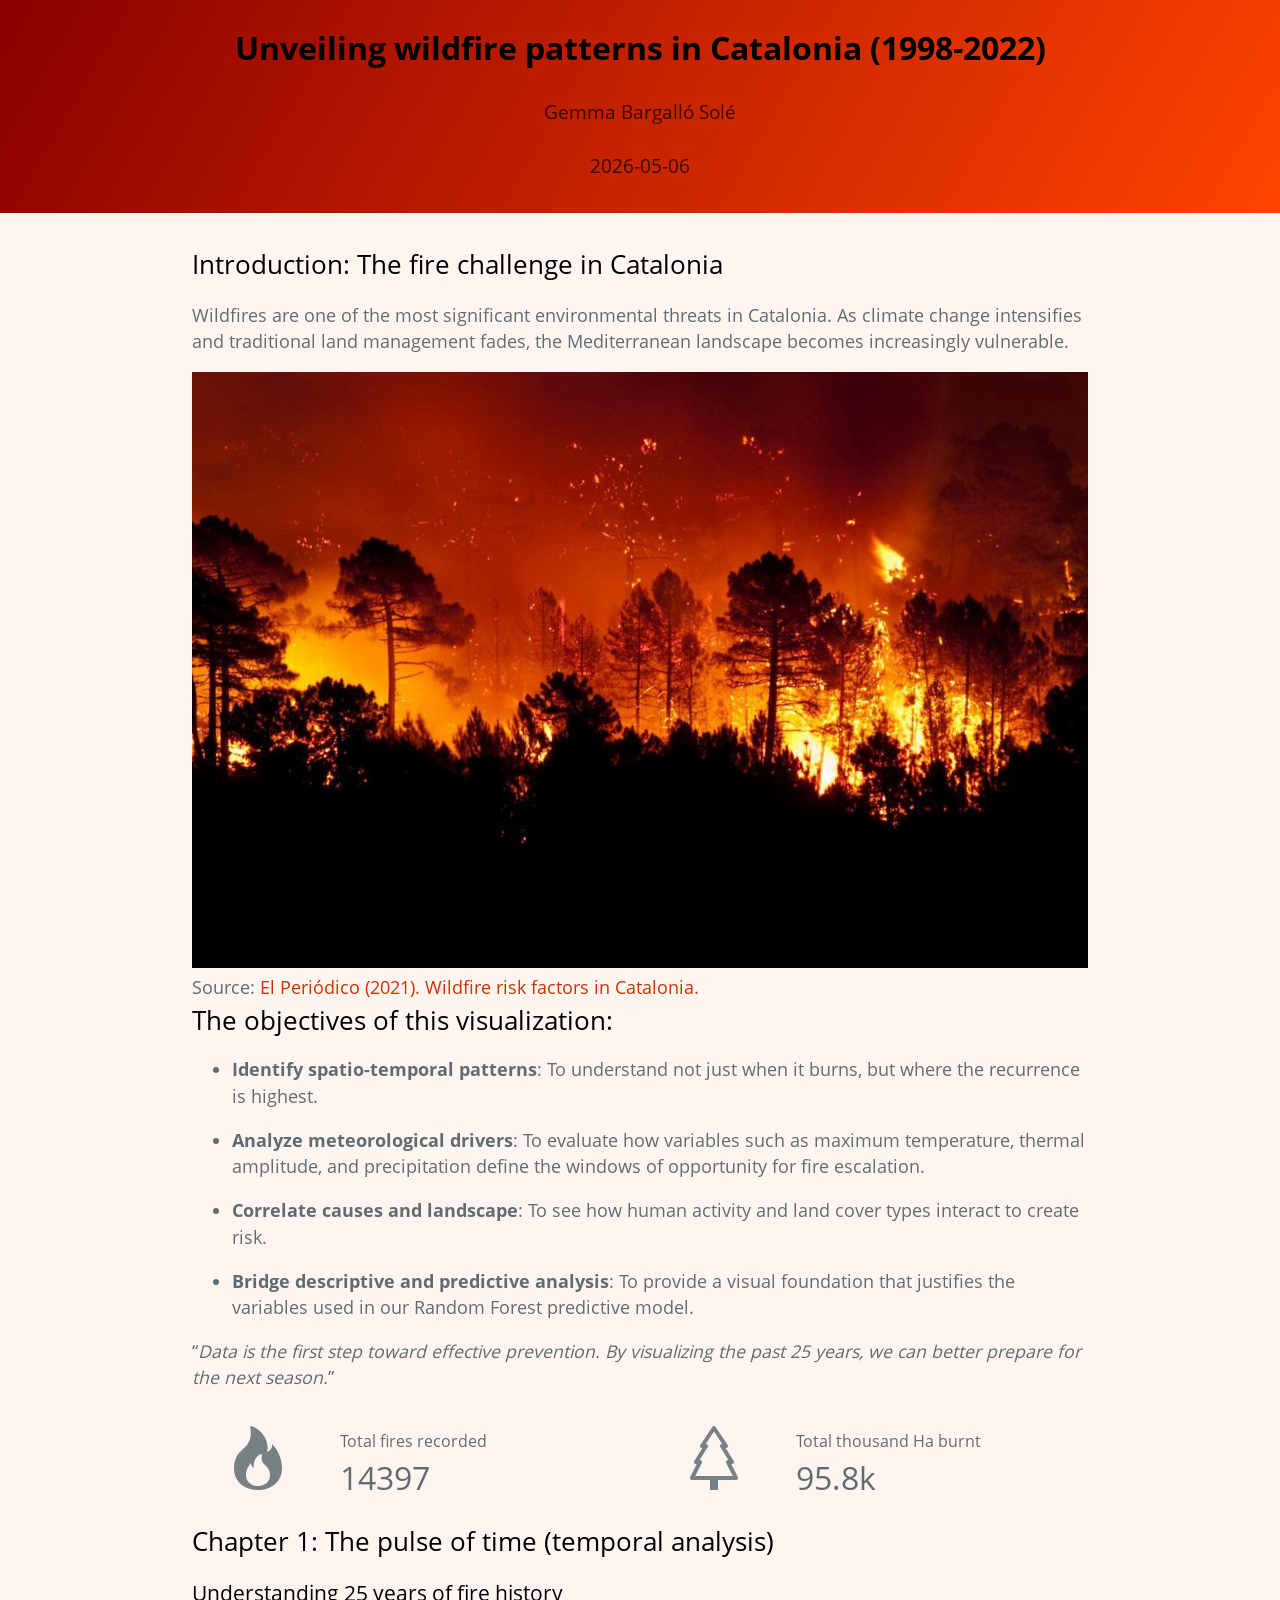
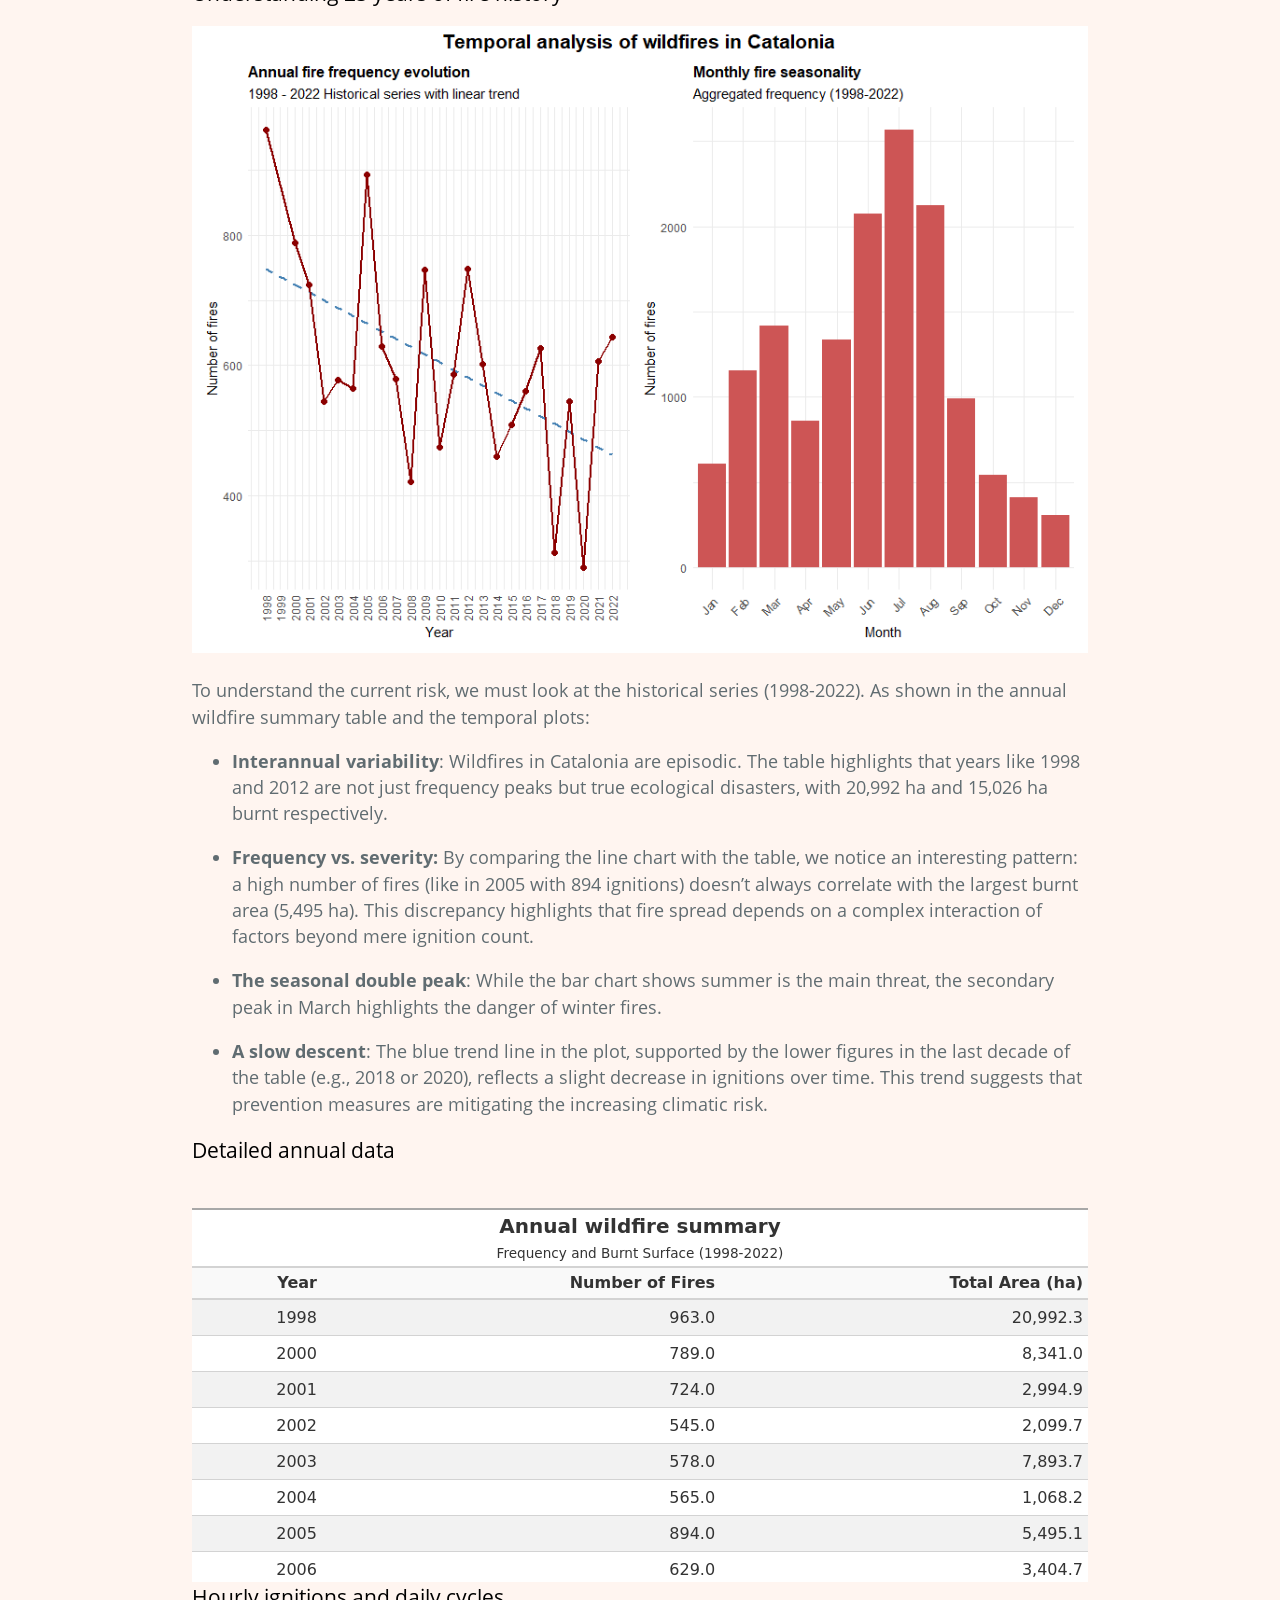
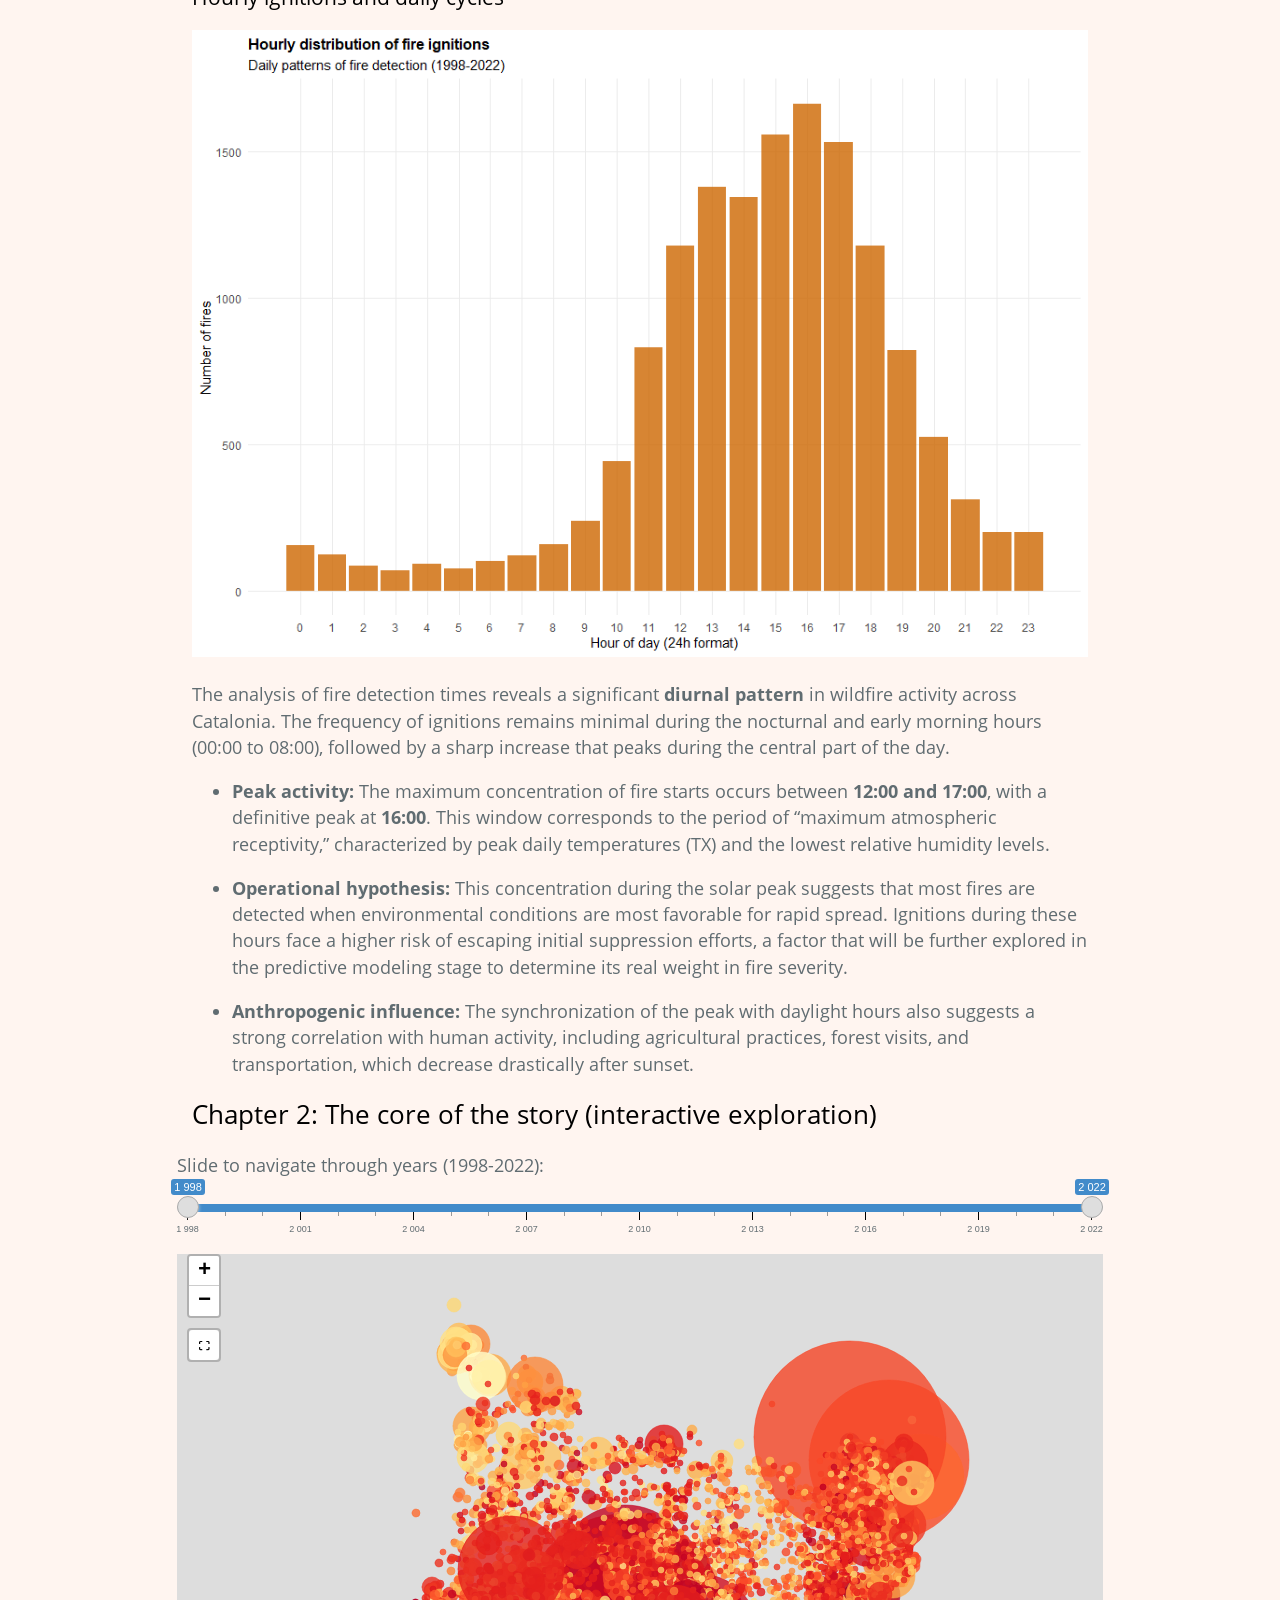
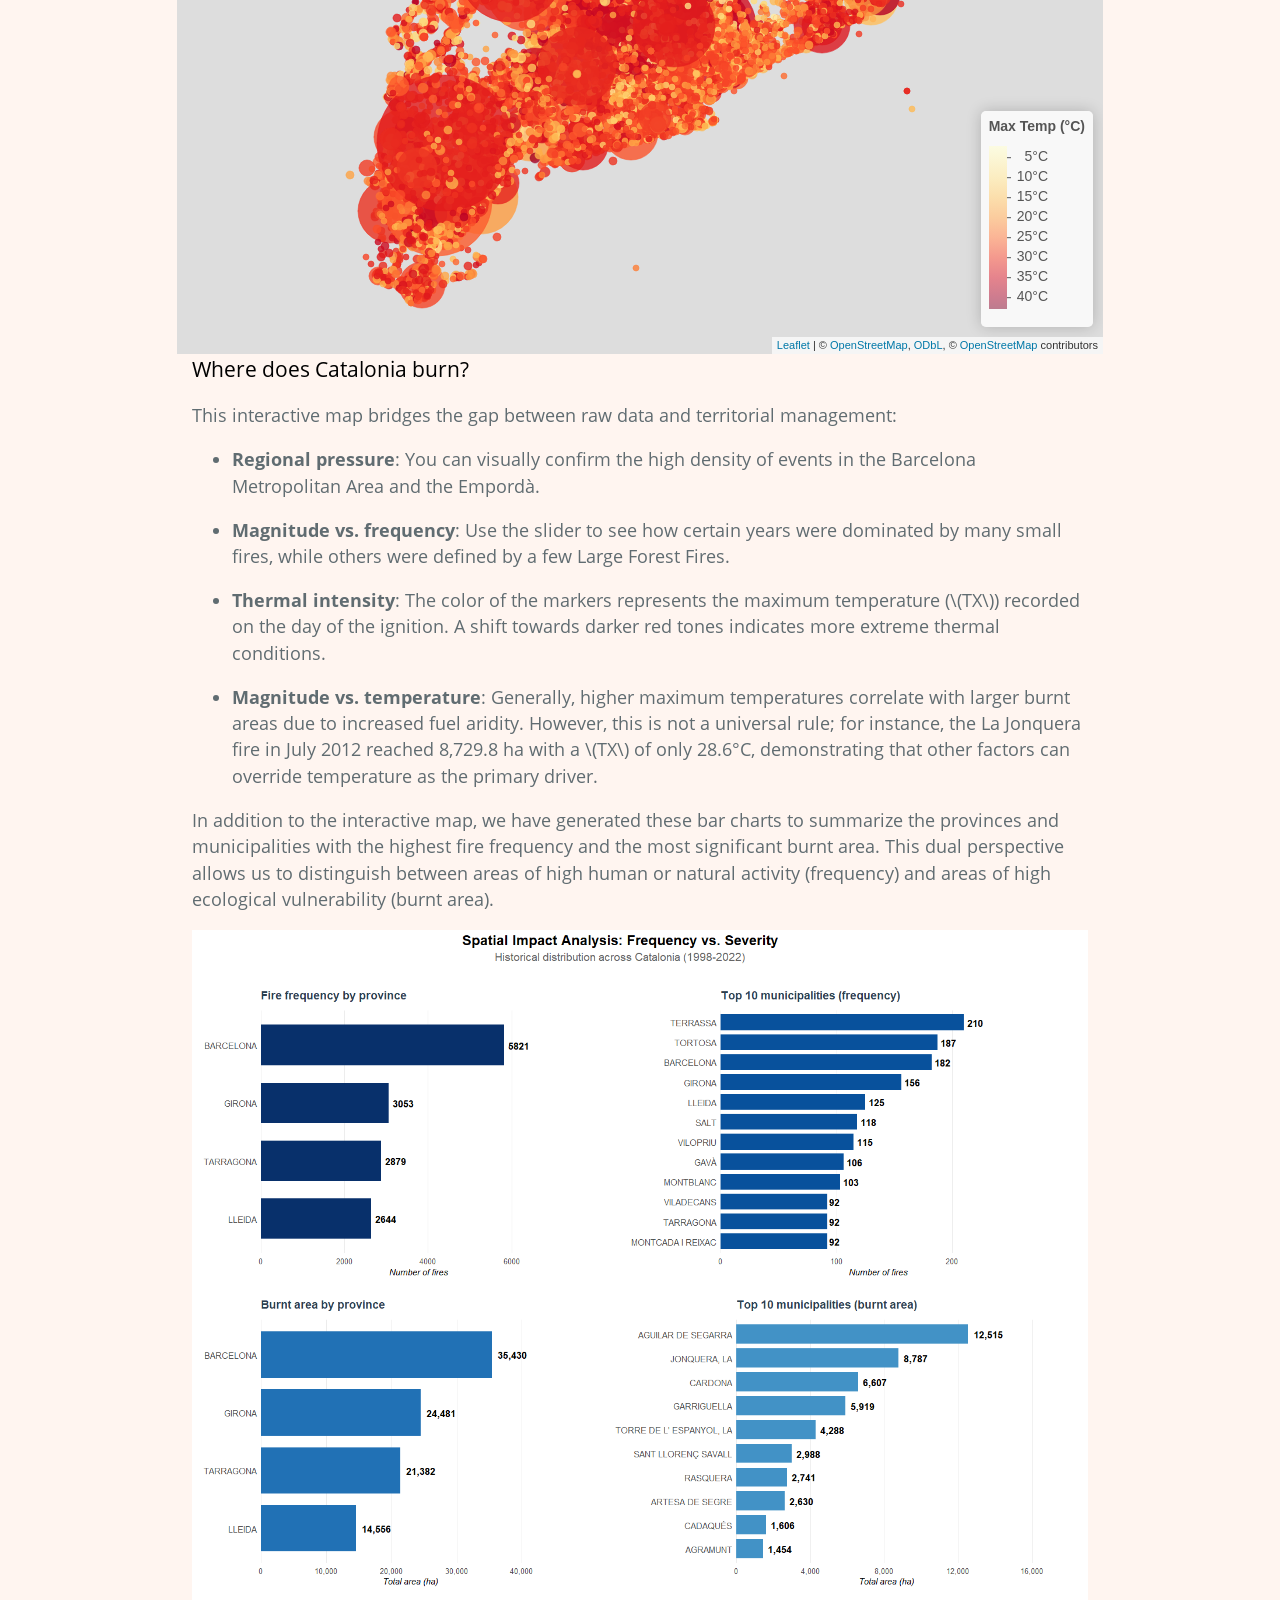
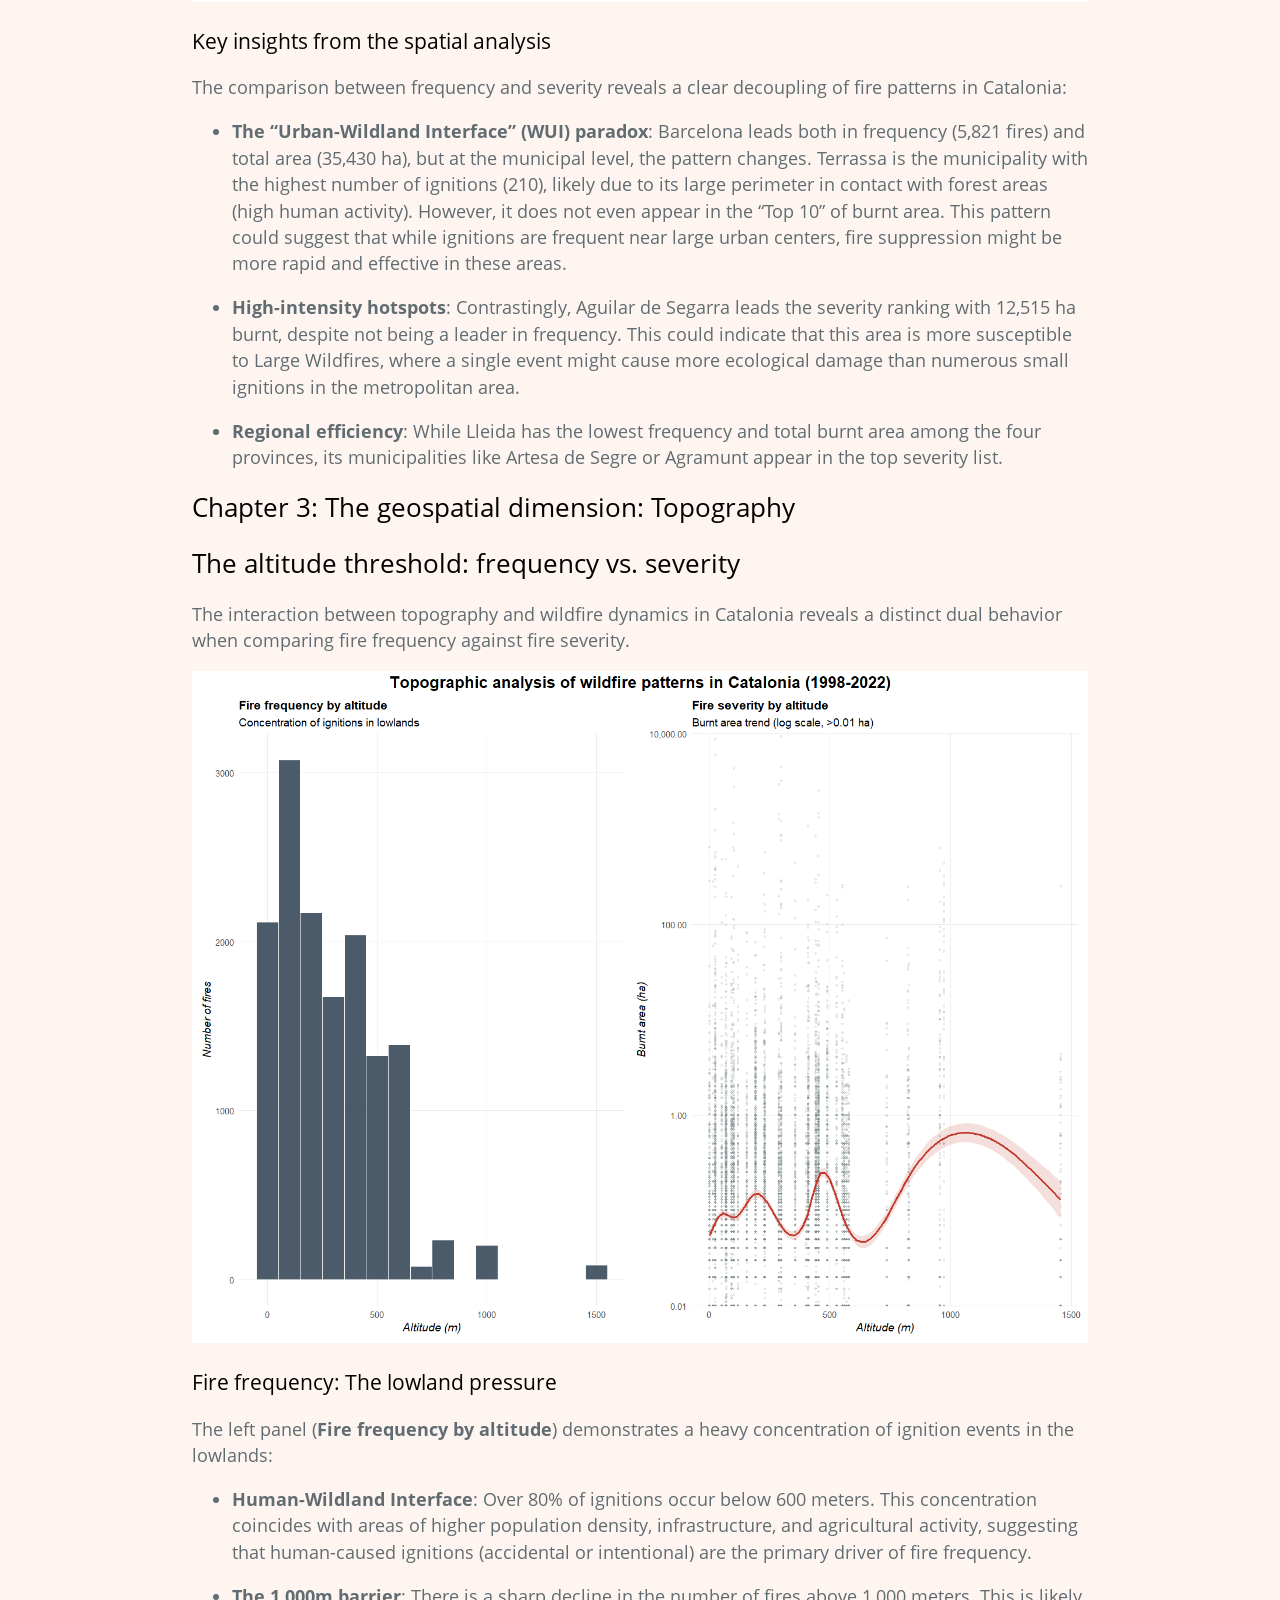
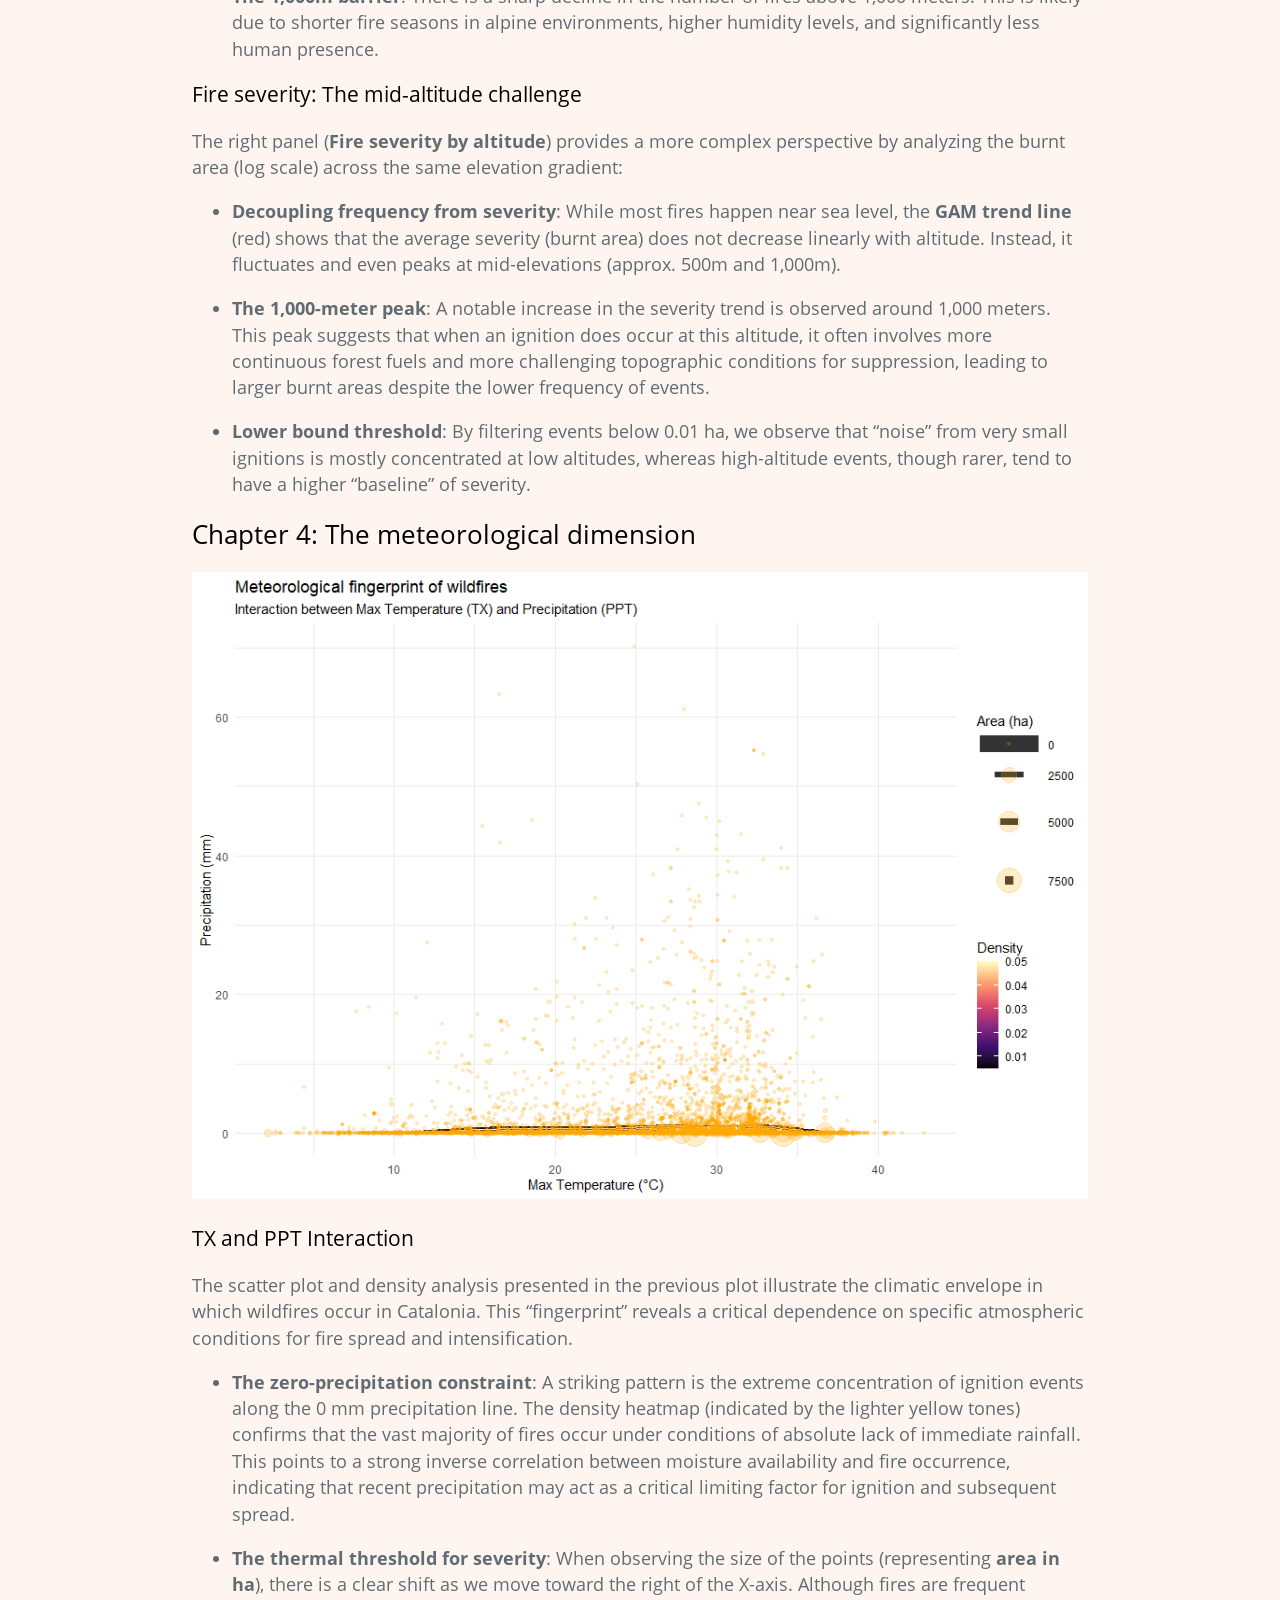
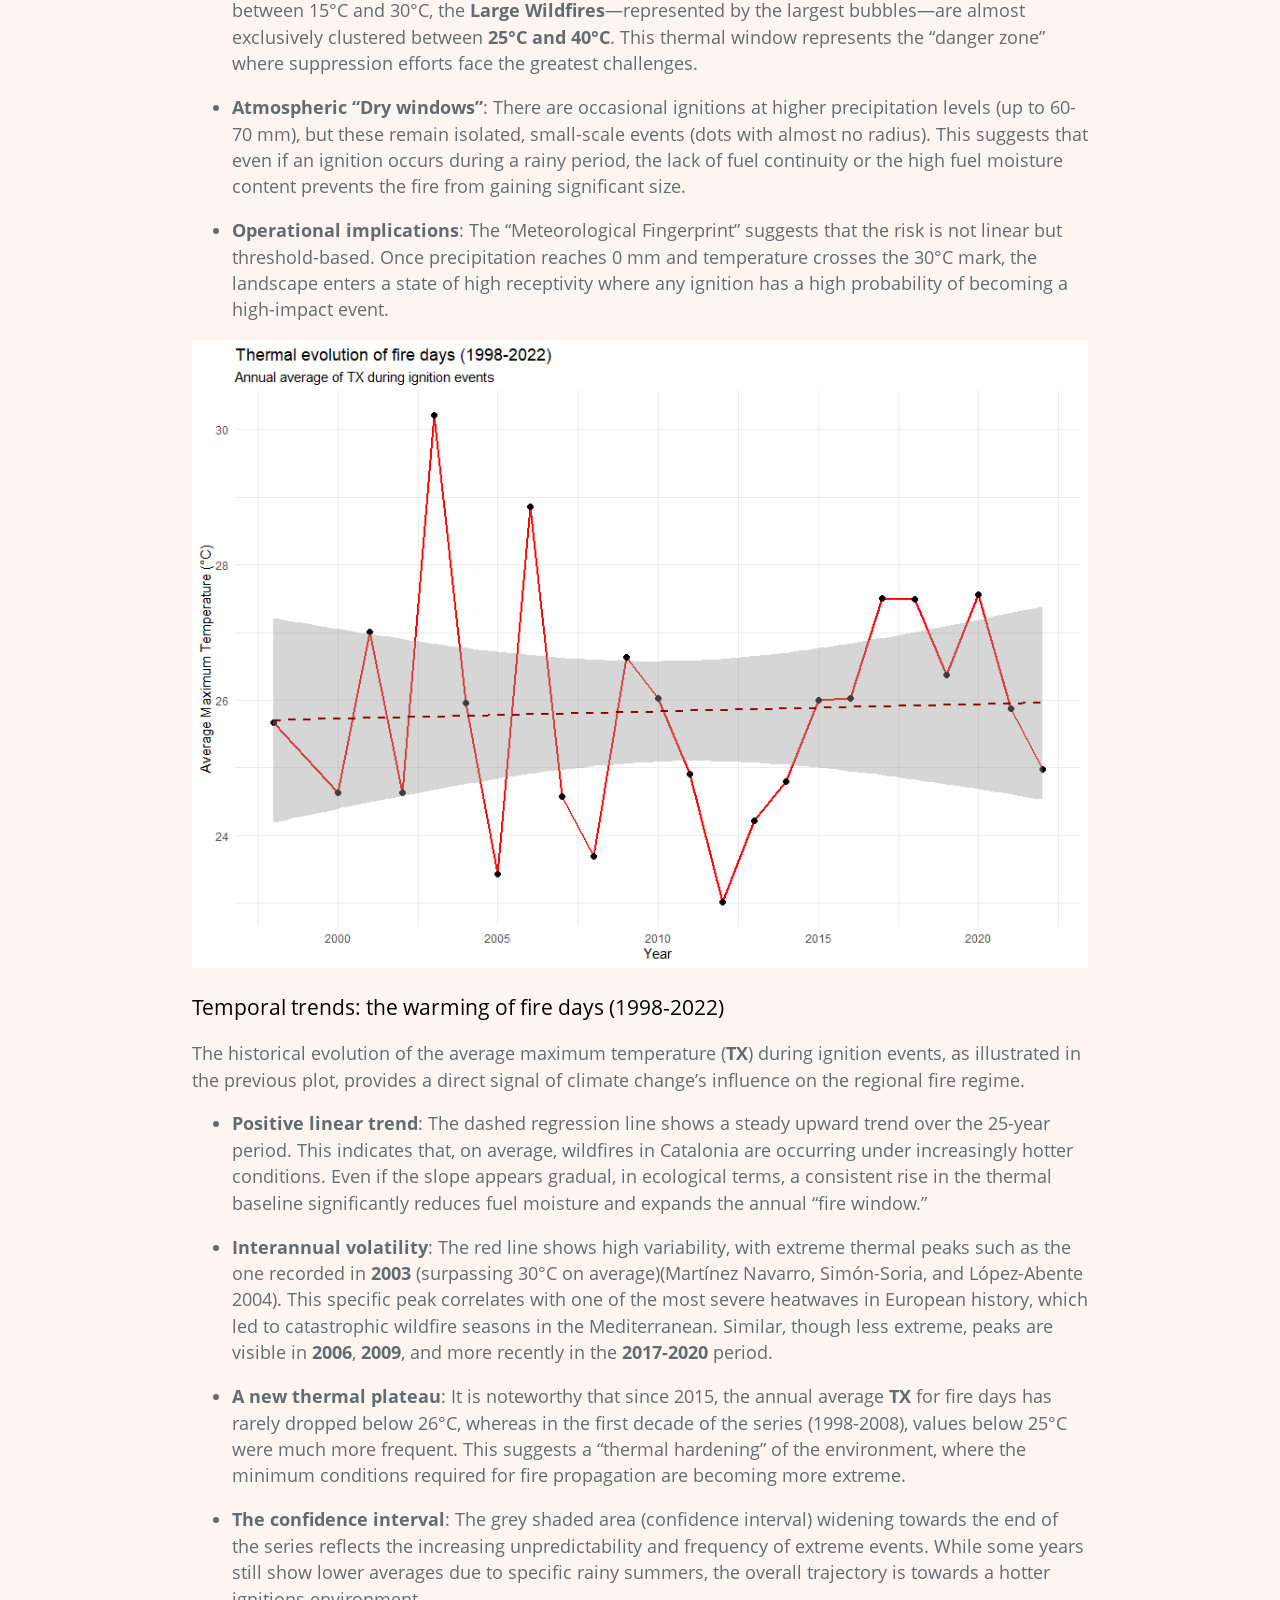
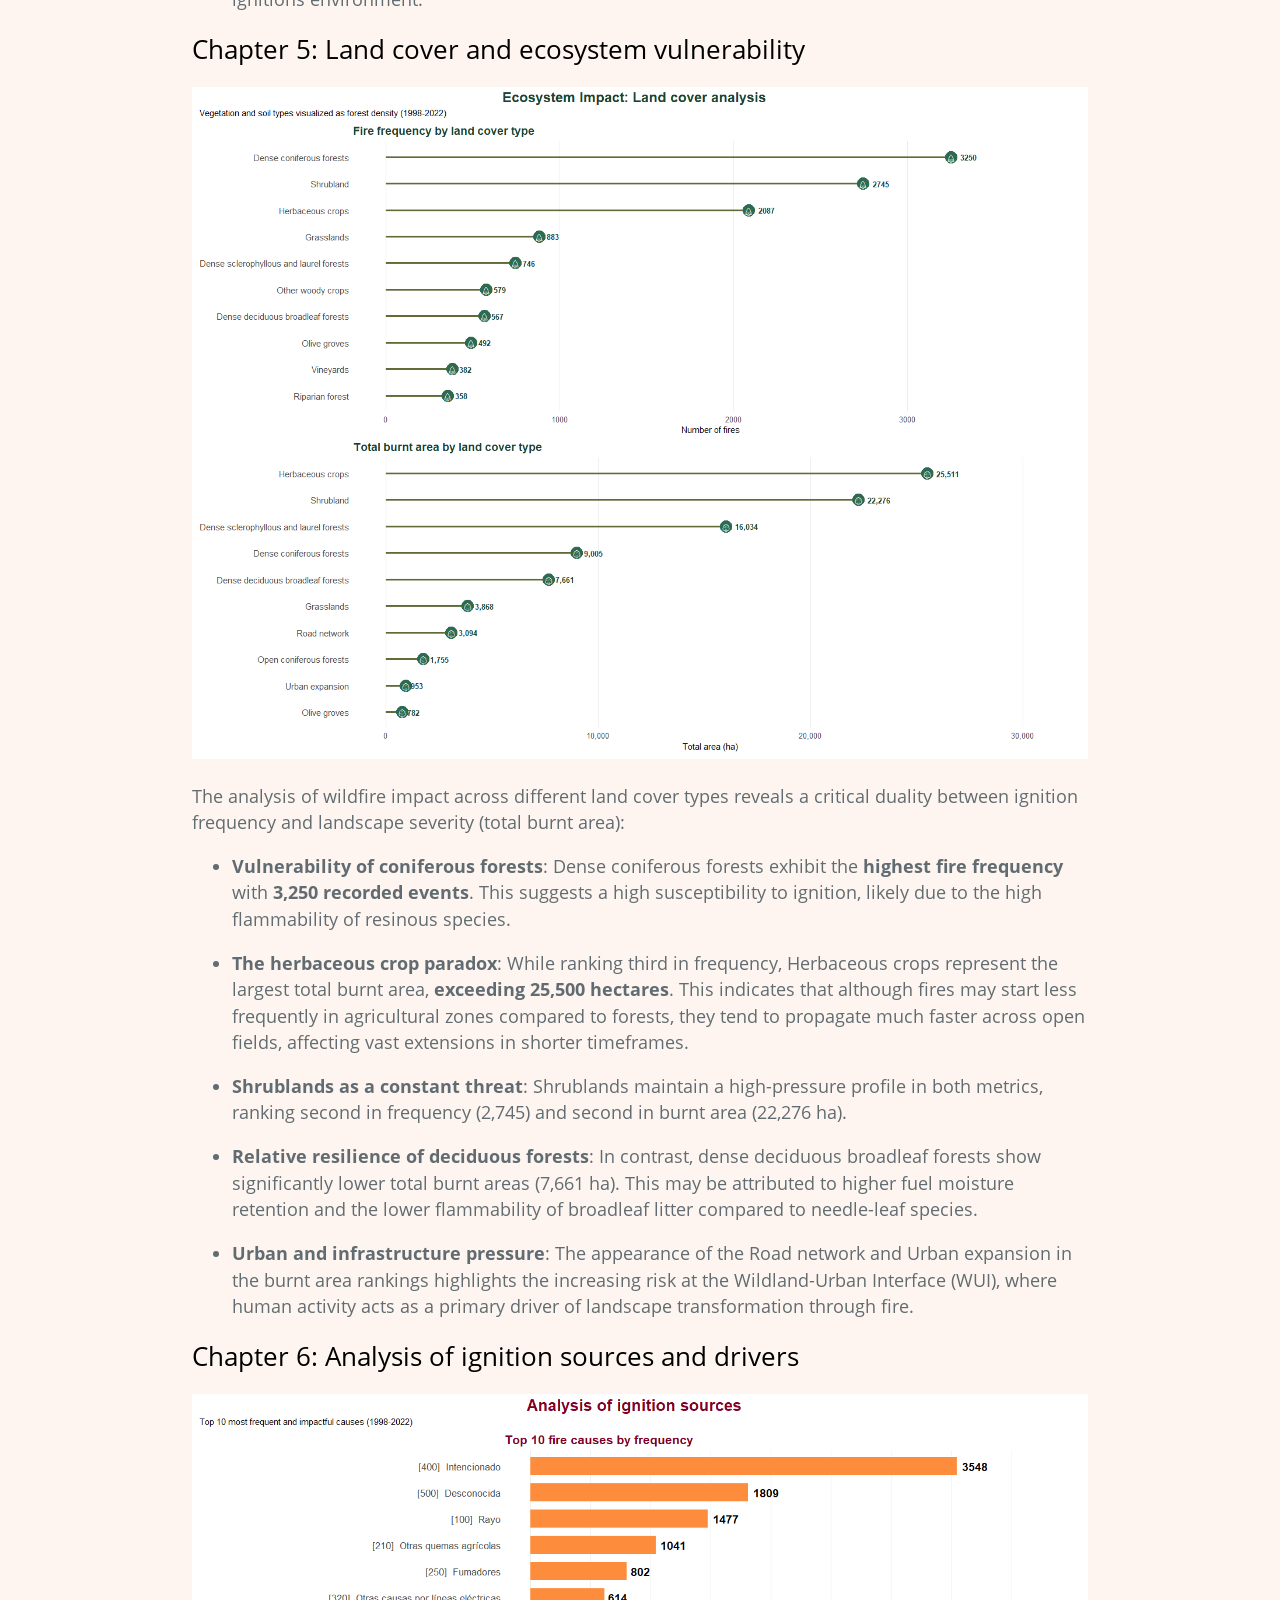
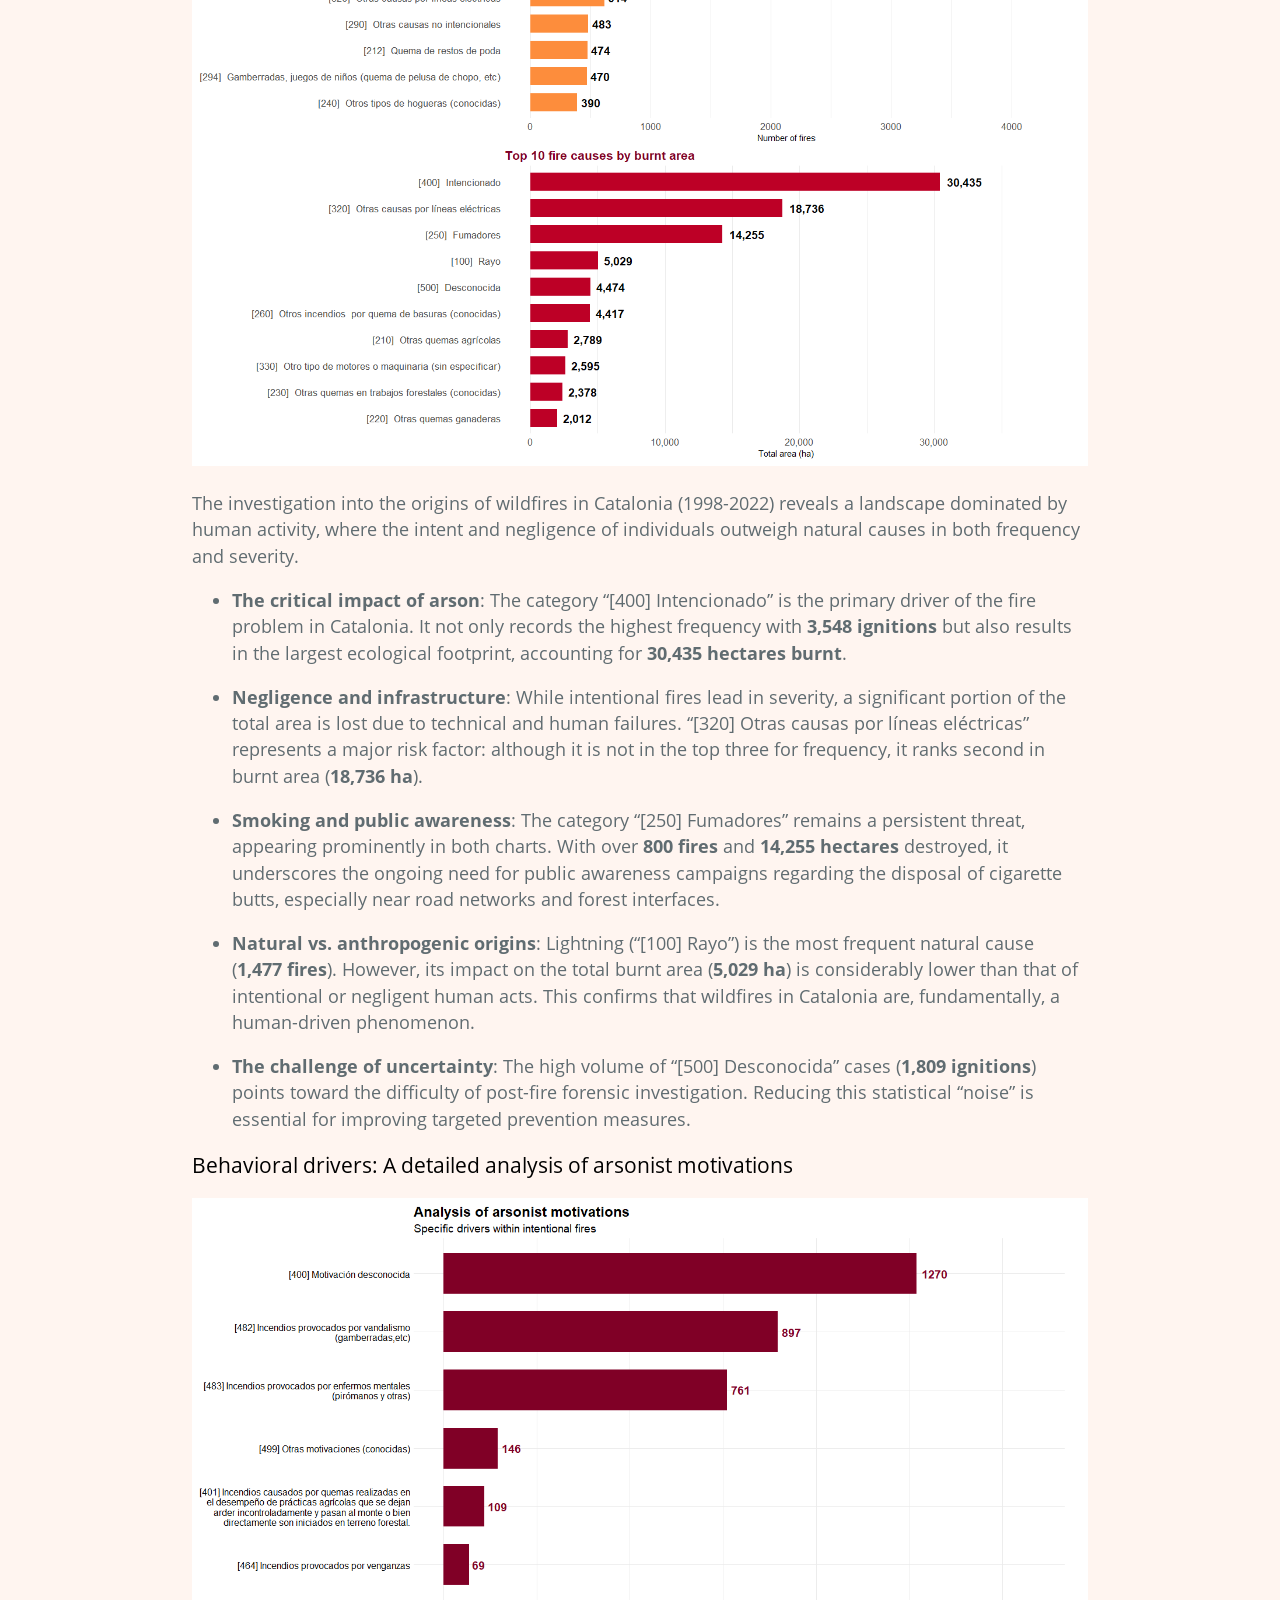
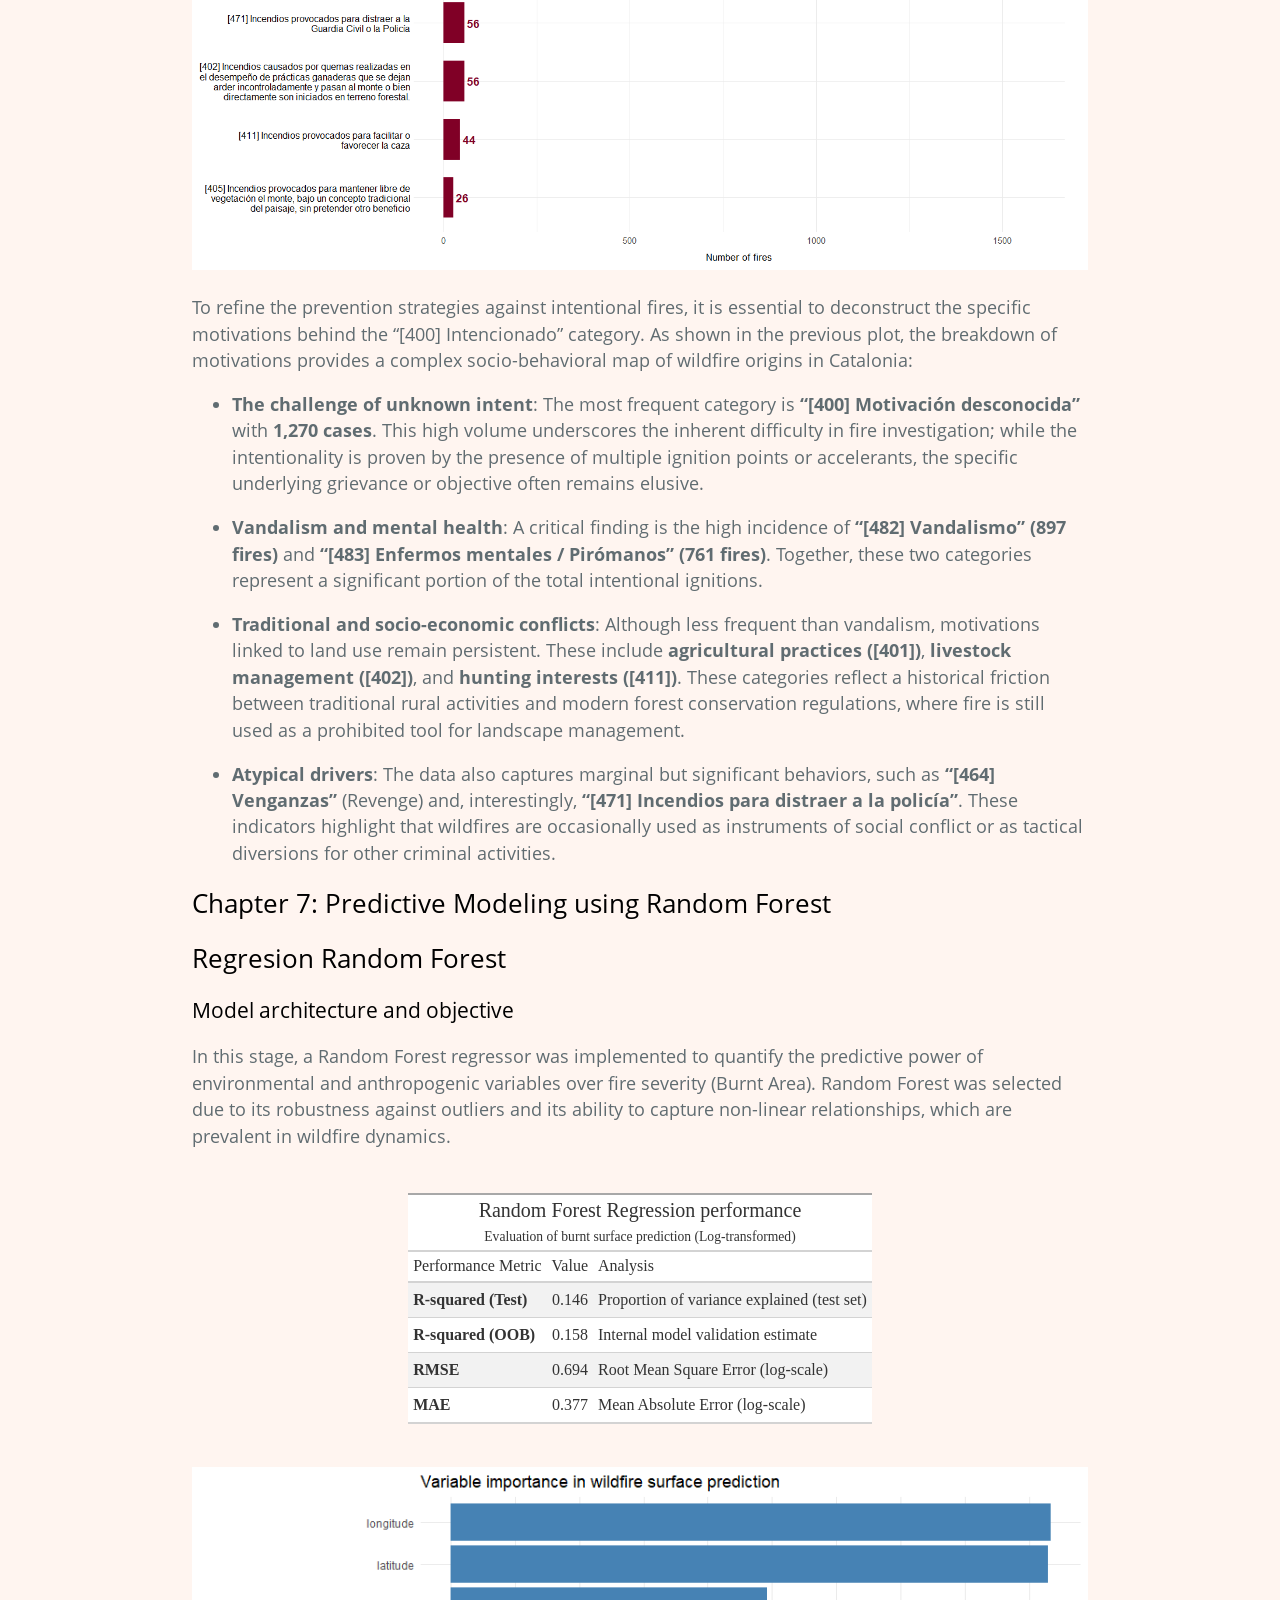
==== Data_story_telling.html @ 95da9f0a "Provisional data storytelling" ====
<!DOCTYPE html>

<html>

<head>

<meta charset="utf-8" />
<meta name="generator" content="pandoc" />
<meta http-equiv="X-UA-Compatible" content="IE=EDGE" />

<meta name="viewport" content="width=device-width, initial-scale=1" />

<meta name="author" content="Gemma Bargalló Solé" />

<meta name="date" content="2026-05-06" />

<title>Unveiling wildfire patterns in Catalonia (1998-2022)</title>

<script>// Pandoc 2.9 adds attributes on both header and div. We remove the former (to
// be compatible with the behavior of Pandoc < 2.8).
document.addEventListener('DOMContentLoaded', function(e) {
  var hs = document.querySelectorAll("div.section[class*='level'] > :first-child");
  var i, h, a;
  for (i = 0; i < hs.length; i++) {
    h = hs[i];
    if (!/^h[1-6]$/i.test(h.tagName)) continue;  // it should be a header h1-h6
    a = h.attributes;
    while (a.length > 0) h.removeAttribute(a[0].name);
  }
});
</script>
<style type="text/css">@layer htmltools {
.html-fill-container {
display: flex;
flex-direction: column;

min-height: 0;
min-width: 0;
}
.html-fill-container > .html-fill-item {

flex: 1 1 auto;
min-height: 0;
min-width: 0;
}
.html-fill-container > :not(.html-fill-item) {

flex: 0 0 auto;
}
}
</style>
<script>/*! bslib 0.10.0 | (c) 2012-2026 RStudio, PBC. | License: MIT + file LICENSE */
"use strict";(()=>{var p=(s,e)=>()=>(s&&(e=s(s=0)),e);var pe=(s,e)=>()=>(e||s((e={exports:{}}).exports,e),e.exports);var Q=(s,e,t)=>{if(!e.has(s))throw TypeError("Cannot "+t)};var M=(s,e,t)=>(Q(s,e,"read from private field"),t?t.call(s):e.get(s)),x=(s,e,t)=>{if(e.has(s))throw TypeError("Cannot add the same private member more than once");e instanceof WeakSet?e.add(s):e.set(s,t)};var D=(s,e,t)=>(Q(s,e,"access private method"),t);var h=(s,e,t)=>new Promise((i,n)=>{var r=a=>{try{d(t.next(a))}catch(u){n(u)}},o=a=>{try{d(t.throw(a))}catch(u){n(u)}},d=a=>a.done?i(a.value):Promise.resolve(a.value).then(r,o);d((t=t.apply(s,e)).next())});function g(s,e){b&&b.inputBindings.register(new s,"bslib."+e)}function k(s,e){window.bslib=window.bslib||{},window.bslib[s]?console.error(`[bslib] Global window.bslib.${s} was already defined, using previous definition.`):window.bslib[s]=e}function N({headline:s="",message:e,status:t="warning"}){document.dispatchEvent(new CustomEvent("shiny:client-message",{detail:{headline:s,message:e,status:t}}))}function I(s,e){return Object.prototype.hasOwnProperty.call(s,e)&&s[e]!==void 0}function ee(s){let e=["a[href]","area[href]","button","details summary","input","iframe","select","textarea",'[contentEditable=""]','[contentEditable="true"]','[contentEditable="TRUE"]',"[tabindex]"],t=[':not([tabindex="-1"])',":not([disabled])"],i=e.map(r=>r+t.join("")),n=s.querySelectorAll(i.join(", "));return Array.from(n)}function v(...s){return h(this,null,function*(){if(!b)throw new Error("This function must be called in a Shiny app.");return b.renderContentAsync?yield b.renderContentAsync.apply(null,s):yield b.renderContent.apply(null,s)})}function te(s,e){return h(this,null,function*(){if(typeof s!="undefined"){if(e.length!==1)throw new Error("labelNode must be of length 1");typeof s=="string"&&(s={html:s,deps:[]}),s.html===""?e.addClass("shiny-label-null"):(yield v(e,s),e.removeClass("shiny-label-null"))}})}var b,m,E=p(()=>{"use strict";b=window.Shiny,m=b?b.InputBinding:class{}});var W,ie=p(()=>{"use strict";E();W=class extends m{find(e){return $(e).find(".accordion.bslib-accordion-input")}getValue(e){let i=this._getItemInfo(e).filter(n=>n.isOpen()).map(n=>n.value);return i.length===0?null:i}subscribe(e,t){$(e).on("shown.bs.collapse.accordionInputBinding hidden.bs.collapse.accordionInputBinding",function(i){t(!0)})}unsubscribe(e){$(e).off(".accordionInputBinding")}receiveMessage(e,t){return h(this,null,function*(){let i=t.method;if(i==="set")this._setItems(e,t);else if(i==="open")this._openItems(e,t);else if(i==="close")this._closeItems(e,t);else if(i==="remove")this._removeItem(e,t);else if(i==="insert")yield this._insertItem(e,t);else if(i==="update")yield this._updateItem(e,t);else throw new Error(`Method not yet implemented: ${i}`)})}_setItems(e,t){let i=this._getItemInfo(e),n=this._getValues(e,i,t.values);i.forEach(r=>{n.indexOf(r.value)>-1?r.show():r.hide()})}_openItems(e,t){let i=this._getItemInfo(e),n=this._getValues(e,i,t.values);i.forEach(r=>{n.indexOf(r.value)>-1&&r.show()})}_closeItems(e,t){let i=this._getItemInfo(e),n=this._getValues(e,i,t.values);i.forEach(r=>{n.indexOf(r.value)>-1&&r.hide()})}_insertItem(e,t){return h(this,null,function*(){let i=this._findItem(e,t.target);i||(i=t.position==="before"?e.firstElementChild:e.lastElementChild);let n=t.panel;if(i?yield v(i,n,t.position==="before"?"beforeBegin":"afterEnd"):yield v(e,n),this._isAutoClosing(e)){let r=$(n.html).attr("data-value");$(e).find(`[data-value="${r}"] .accordion-collapse`).attr("data-bs-parent","#"+e.id)}})}_removeItem(e,t){var r;let i=this._getItemInfo(e).filter(o=>t.target.indexOf(o.value)>-1),n=(r=window.Shiny)==null?void 0:r.unbindAll;i.forEach(o=>{n&&n(o.item),o.item.remove()})}_updateItem(e,t){return h(this,null,function*(){let i=this._findItem(e,t.target);if(!i)throw new Error(`Unable to find an accordion_panel() with a value of ${t.target}`);if(I(t,"value")&&(i.dataset.value=t.value),I(t,"body")){let r=i.querySelector(".accordion-body");yield v(r,t.body)}let n=i.querySelector(".accordion-header");if(I(t,"title")){let r=n.querySelector(".accordion-title");yield v(r,t.title)}if(I(t,"icon")){let r=n.querySelector(".accordion-button > .accordion-icon");yield v(r,t.icon)}})}_getItemInfo(e){return Array.from(e.querySelectorAll(":scope > .accordion-item")).map(i=>this._getSingleItemInfo(i))}_getSingleItemInfo(e){let t=e.querySelector(".accordion-collapse"),i=()=>$(t).hasClass("show");return{item:e,value:e.dataset.value,isOpen:i,show:()=>{i()||$(t).collapse("show")},hide:()=>{i()&&$(t).collapse("hide")}}}_getValues(e,t,i){let n=i!==!0?i:t.map(o=>o.value);return this._isAutoClosing(e)&&(n=n.slice(n.length-1,n.length)),n}_findItem(e,t){return e.querySelector(`[data-value="${t}"]`)}_isAutoClosing(e){return e.classList.contains("autoclose")}};g(W,"accordion")});var H,U=p(()=>{"use strict";H=class{constructor(){this.resizeObserverEntries=[],this.resizeObserver=new ResizeObserver(e=>{let t=new Event("resize");if(window.dispatchEvent(t),!window.Shiny)return;let i=[];for(let n of e)n.target instanceof HTMLElement&&n.target.querySelector(".shiny-bound-output")&&n.target.querySelectorAll(".shiny-bound-output").forEach(r=>{if(i.includes(r))return;let{binding:o,onResize:d}=$(r).data("shinyOutputBinding");if(!o||!o.resize)return;let a=r.shinyResizeObserver;if(a&&a!==this||(a||(r.shinyResizeObserver=this),d(r),i.push(r),!r.classList.contains("shiny-plot-output")))return;let u=r.querySelector('img:not([width="100%"])');u&&u.setAttribute("width","100%")})})}observe(e){this.resizeObserver.observe(e),this.resizeObserverEntries.push(e)}unobserve(e){let t=this.resizeObserverEntries.indexOf(e);t<0||(this.resizeObserver.unobserve(e),this.resizeObserverEntries.splice(t,1))}flush(){this.resizeObserverEntries.forEach(e=>{document.body.contains(e)||this.unobserve(e)})}}});var F,se=p(()=>{"use strict";F=class{constructor(e,t){this.watching=new Set,this.observer=new MutationObserver(i=>{let n=new Set;for(let{type:r,removedNodes:o}of i)if(r==="childList"&&o.length!==0)for(let d of o)d instanceof HTMLElement&&(d.matches(e)&&n.add(d),d.querySelector(e)&&d.querySelectorAll(e).forEach(a=>n.add(a)));if(n.size!==0)for(let r of n)try{t(r)}catch(o){console.error(o)}})}observe(e){let t=this._flush();if(this.watching.has(e)){if(!t)return}else this.watching.add(e);t?this._restartObserver():this.observer.observe(e,{childList:!0,subtree:!0})}unobserve(e){this.watching.has(e)&&(this.watching.delete(e),this._flush(),this._restartObserver())}_restartObserver(){this.observer.disconnect();for(let e of this.watching)this.observer.observe(e,{childList:!0,subtree:!0})}_flush(){let e=!1,t=Array.from(this.watching);for(let i of t)document.body.contains(i)||(this.watching.delete(i),e=!0);return e}}});var l,y,ne=p(()=>{"use strict";E();U();se();l=class{constructor(e){var t;e.removeAttribute(l.attr.ATTR_INIT),(t=e.querySelector(`script[${l.attr.ATTR_INIT}]`))==null||t.remove(),this.card=e,l.instanceMap.set(e,this),l.shinyResizeObserver.observe(this.card),l.cardRemovedObserver.observe(document.body),this._addEventListeners(),this.overlay=this._createOverlay(),this._setShinyInput(),this._exitFullScreenOnEscape=this._exitFullScreenOnEscape.bind(this),this._trapFocusExit=this._trapFocusExit.bind(this)}enterFullScreen(e){var t;e&&e.preventDefault(),this.card.id&&this.overlay.anchor.setAttribute("aria-controls",this.card.id),document.addEventListener("keydown",this._exitFullScreenOnEscape,!1),document.addEventListener("keydown",this._trapFocusExit,!0),this.card.setAttribute(l.attr.ATTR_FULL_SCREEN,"true"),document.body.classList.add(l.attr.CLASS_HAS_FULL_SCREEN),this.card.insertAdjacentElement("beforebegin",this.overlay.container),(!this.card.contains(document.activeElement)||(t=document.activeElement)!=null&&t.classList.contains(l.attr.CLASS_FULL_SCREEN_ENTER))&&(this.card.setAttribute("tabindex","-1"),this.card.focus()),this._emitFullScreenEvent(!0),this._setShinyInput()}exitFullScreen(){document.removeEventListener("keydown",this._exitFullScreenOnEscape,!1),document.removeEventListener("keydown",this._trapFocusExit,!0),this.overlay.container.remove(),this.card.setAttribute(l.attr.ATTR_FULL_SCREEN,"false"),this.card.removeAttribute("tabindex"),document.body.classList.remove(l.attr.CLASS_HAS_FULL_SCREEN),this._emitFullScreenEvent(!1),this._setShinyInput()}_setShinyInput(){if(!this.card.classList.contains(l.attr.CLASS_SHINY_INPUT)||!b)return;if(!b.setInputValue){setTimeout(()=>this._setShinyInput(),0);return}let e=this.card.getAttribute(l.attr.ATTR_FULL_SCREEN);b.setInputValue(this.card.id+"_full_screen",e==="true")}_emitFullScreenEvent(e){let t=new CustomEvent("bslib.card",{bubbles:!0,detail:{fullScreen:e}});this.card.dispatchEvent(t)}_addEventListeners(){let e=this.card.querySelector(`:scope > * > .${l.attr.CLASS_FULL_SCREEN_ENTER}`);e&&e.addEventListener("click",t=>this.enterFullScreen(t))}_exitFullScreenOnEscape(e){if(!(e.target instanceof HTMLElement))return;let t=["select[open]","input[aria-expanded='true']"];e.target.matches(t.join(", "))||e.key==="Escape"&&this.exitFullScreen()}_trapFocusExit(e){if(!(e instanceof KeyboardEvent)||e.key!=="Tab")return;let t=e.target===this.card,i=e.target===this.overlay.anchor,n=this.card.contains(e.target),r=()=>{e.preventDefault(),e.stopImmediatePropagation()};if(!(n||t||i)){r(),this.card.focus();return}let o=ee(this.card).filter(w=>!w.classList.contains(l.attr.CLASS_FULL_SCREEN_ENTER));if(!(o.length>0)){r(),this.overlay.anchor.focus();return}if(t)return;let a=o[o.length-1],u=e.target===a;if(i&&e.shiftKey){r(),a.focus();return}if(u&&!e.shiftKey){r(),this.overlay.anchor.focus();return}}_createOverlay(){let e=document.createElement("div");e.id=l.attr.ID_FULL_SCREEN_OVERLAY,e.onclick=this.exitFullScreen.bind(this);let t=this._createOverlayCloseAnchor();return e.appendChild(t),{container:e,anchor:t}}_createOverlayCloseAnchor(){let e=document.createElement("a");return e.classList.add(l.attr.CLASS_FULL_SCREEN_EXIT),e.tabIndex=0,e.setAttribute("aria-expanded","true"),e.setAttribute("aria-label","Close card"),e.setAttribute("role","button"),e.onclick=t=>{this.exitFullScreen(),t.stopPropagation()},e.onkeydown=t=>{(t.key==="Enter"||t.key===" ")&&this.exitFullScreen()},e.innerHTML=this._overlayCloseHtml(),e}_overlayCloseHtml(){return"Close <svg width='20' height='20' fill='currentColor' class='bi bi-x-lg' viewBox='0 0 16 16'><path d='M2.146 2.854a.5.5 0 1 1 .708-.708L8 7.293l5.146-5.147a.5.5 0 0 1 .708.708L8.707 8l5.147 5.146a.5.5 0 0 1-.708.708L8 8.707l-5.146 5.147a.5.5 0 0 1-.708-.708L7.293 8 2.146 2.854Z'/></svg>"}static getInstance(e){return l.instanceMap.get(e)}static initializeAllCards(e=!0){if(document.readyState==="loading"){l.onReadyScheduled||(l.onReadyScheduled=!0,document.addEventListener("DOMContentLoaded",()=>{l.initializeAllCards(!1)}));return}e&&l.shinyResizeObserver.flush();let t=`.${l.attr.CLASS_CARD}[${l.attr.ATTR_INIT}]`;if(!document.querySelector(t))return;document.querySelectorAll(t).forEach(n=>new l(n))}},y=l;y.attr={ATTR_INIT:"data-bslib-card-init",CLASS_CARD:"bslib-card",ATTR_FULL_SCREEN:"data-full-screen",CLASS_HAS_FULL_SCREEN:"bslib-has-full-screen",CLASS_FULL_SCREEN_ENTER:"bslib-full-screen-enter",CLASS_FULL_SCREEN_EXIT:"bslib-full-screen-exit",ID_FULL_SCREEN_OVERLAY:"bslib-full-screen-overlay",CLASS_SHINY_INPUT:"bslib-card-input"},y.shinyResizeObserver=new H,y.cardRemovedObserver=new F(`.${l.attr.CLASS_CARD}`,e=>{let t=l.getInstance(e);t&&t.card.getAttribute(l.attr.ATTR_FULL_SCREEN)==="true"&&t.exitFullScreen()}),y.instanceMap=new WeakMap,y.onReadyScheduled=!1;k("Card",y)});function re(s,e){let t=s();return()=>{let i=s();i!==t&&e(),t=i}}var c,f,q,oe=p(()=>{"use strict";E();U();c=class{constructor(e){this.resizeState={isResizing:!1,startX:0,startWidth:0,minWidth:150,maxWidth:()=>window.innerWidth-50,constrainedWidth:e=>Math.max(this.resizeState.minWidth,Math.min(this.resizeState.maxWidth(),e))};this.windowSize="";var n;c.instanceMap.set(e,this),this.layout={container:e,main:e.querySelector(":scope > .main"),sidebar:e.querySelector(":scope > .sidebar"),toggle:e.querySelector(":scope > .collapse-toggle")};let t=this.layout.sidebar.querySelector(":scope > .sidebar-content > .accordion");t&&((n=t==null?void 0:t.parentElement)==null||n.classList.add("has-accordion"),t.classList.add("accordion-flush")),this._initSidebarCounters(),this._initSidebarState(),(this._isCollapsible("desktop")||this._isCollapsible("mobile"))&&this._initEventListeners(),this._initResizeHandle(),c.shinyResizeObserver.observe(this.layout.main),e.removeAttribute("data-bslib-sidebar-init");let i=e.querySelector(":scope > script[data-bslib-sidebar-init]");i&&e.removeChild(i)}get isClosed(){return this.layout.container.classList.contains(c.classes.COLLAPSE)}static getInstance(e){return c.instanceMap.get(e)}_isCollapsible(e="desktop"){let{container:t}=this.layout,i=e==="desktop"?"collapsibleDesktop":"collapsibleMobile",n=t.dataset[i];return n===void 0?!0:n.trim().toLowerCase()!=="false"}static initCollapsibleAll(e=!0){if(document.readyState==="loading"){c.onReadyScheduled||(c.onReadyScheduled=!0,document.addEventListener("DOMContentLoaded",()=>{c.initCollapsibleAll(!1)}));return}let t=`.${c.classes.LAYOUT}[data-bslib-sidebar-init]`;if(!document.querySelector(t))return;e&&c.shinyResizeObserver.flush(),document.querySelectorAll(t).forEach(n=>new c(n))}_initResizeHandle(){if(!this.layout.resizeHandle){let e=this._createResizeHandle();this.layout.container.appendChild(e),this.layout.resizeHandle=e,this._attachResizeEventListeners(e)}this._updateResizeAvailability()}_createResizeHandle(){let e=document.createElement("div");e.className=c.classes.RESIZE_HANDLE,e.setAttribute("role","separator"),e.setAttribute("aria-orientation","vertical"),e.setAttribute("aria-label","Resize sidebar"),e.setAttribute("tabindex","0"),e.setAttribute("aria-keyshortcuts","ArrowLeft ArrowRight Home End"),e.title="Drag to resize sidebar";let t=document.createElement("div");t.className="resize-indicator",e.appendChild(t);let i=document.createElement("div");return i.className="visually-hidden",i.textContent="Use arrow keys to resize the sidebar, Shift for larger steps, Home/End for min/max width.",e.appendChild(i),e}_attachResizeEventListeners(e){e.addEventListener("mousedown",this._onResizeStart.bind(this)),document.addEventListener("mousemove",this._onResizeMove.bind(this)),document.addEventListener("mouseup",this._onResizeEnd.bind(this)),e.addEventListener("touchstart",this._onResizeStart.bind(this),{passive:!1}),document.addEventListener("touchmove",this._onResizeMove.bind(this),{passive:!1}),document.addEventListener("touchend",this._onResizeEnd.bind(this)),e.addEventListener("keydown",this._onResizeKeyDown.bind(this)),window.addEventListener("resize",re(()=>this._getWindowSize(),()=>this._updateResizeAvailability()))}_shouldEnableResize(){let e=this._getWindowSize()==="desktop",t=!this.layout.container.classList.contains(c.classes.TRANSITIONING),i=!this.isClosed;return e&&t&&i}_onResizeStart(e){if(!this._shouldEnableResize())return;e.preventDefault();let t="touches"in e?e.touches[0].clientX:e.clientX;this.resizeState.isResizing=!0,this.resizeState.startX=t,this.resizeState.startWidth=this._getCurrentSidebarWidth(),this.layout.container.style.setProperty("--_transition-duration","0ms"),this.layout.container.classList.add(c.classes.RESIZING),document.documentElement.setAttribute(`data-bslib-${c.classes.RESIZING}`,"true"),this._dispatchResizeEvent("start",this.resizeState.startWidth)}_onResizeMove(e){if(!this.resizeState.isResizing)return;e.preventDefault();let i=("touches"in e?e.touches[0].clientX:e.clientX)-this.resizeState.startX,r=this._isRightSidebar()?this.resizeState.startWidth-i:this.resizeState.startWidth+i,o=this.resizeState.constrainedWidth(r);this._updateSidebarWidth(o),this._dispatchResizeEvent("move",o)}_onResizeEnd(){this.resizeState.isResizing&&(this.resizeState.isResizing=!1,this.layout.container.style.removeProperty("--_transition-duration"),this.layout.container.classList.remove(c.classes.RESIZING),document.documentElement.removeAttribute(`data-bslib-${c.classes.RESIZING}`),c.shinyResizeObserver.flush(),this._dispatchResizeEvent("end",this._getCurrentSidebarWidth()))}_onResizeKeyDown(e){if(!this._shouldEnableResize())return;let t=e.shiftKey?50:10,i=this._getCurrentSidebarWidth();switch(e.key){case"ArrowLeft":i=this._isRightSidebar()?i+t:i-t;break;case"ArrowRight":i=this._isRightSidebar()?i-t:i+t;break;case"Home":i=this.resizeState.minWidth;break;case"End":i=this.resizeState.maxWidth();break;default:return}e.preventDefault(),i=this.resizeState.constrainedWidth(i),this._updateSidebarWidth(i),c.shinyResizeObserver.flush(),this._dispatchResizeEvent("keyboard",i)}_getCurrentSidebarWidth(){return this.layout.sidebar.getBoundingClientRect().width||250}_updateSidebarWidth(e){let{container:t,resizeHandle:i}=this.layout;t.style.setProperty("--_sidebar-width",`${e}px`),i&&(i.setAttribute("aria-valuenow",e.toString()),i.setAttribute("aria-valuemin",this.resizeState.minWidth.toString()),i.setAttribute("aria-valuemax",this.resizeState.maxWidth().toString()))}_isRightSidebar(){return this.layout.container.classList.contains("sidebar-right")}_updateResizeAvailability(){if(!this.layout.resizeHandle)return;let e=this._shouldEnableResize();this.layout.resizeHandle.style.display=e?"":"none",this.layout.resizeHandle.setAttribute("aria-hidden",e?"false":"true"),e?this.layout.resizeHandle.setAttribute("tabindex","0"):this.layout.resizeHandle.removeAttribute("tabindex")}_dispatchResizeEvent(e,t){let i=new CustomEvent("bslib.sidebar.resize",{bubbles:!0,detail:{phase:e,width:t,sidebar:this}});this.layout.sidebar.dispatchEvent(i)}_initEventListeners(){var t;let{toggle:e}=this.layout;e.addEventListener("click",i=>{i.preventDefault(),this.toggle("toggle")}),(t=e.querySelector(".collapse-icon"))==null||t.addEventListener("transitionend",()=>{this._finalizeState()}),!(this._isCollapsible("desktop")&&this._isCollapsible("mobile"))&&window.addEventListener("resize",re(()=>this._getWindowSize(),()=>this._initSidebarState()))}_initSidebarCounters(){let{container:e}=this.layout,t=`.${c.classes.LAYOUT}> .main > .${c.classes.LAYOUT}:not([data-bslib-sidebar-open="always"])`;if(!(e.querySelector(t)===null))return;function n(a){return a=a?a.parentElement:null,a&&a.classList.contains("main")&&(a=a.parentElement),a&&a.classList.contains(c.classes.LAYOUT)?a:null}let r=[e],o=n(e);for(;o;)r.unshift(o),o=n(o);let d={left:0,right:0};r.forEach(function(a){let w=a.classList.contains("sidebar-right")?d.right++:d.left++;a.style.setProperty("--_js-toggle-count-this-side",w.toString()),a.style.setProperty("--_js-toggle-count-max-side",Math.max(d.right,d.left).toString())})}_getWindowSize(){let{container:e}=this.layout;return window.getComputedStyle(e).getPropertyValue("--bslib-sidebar-js-window-size").trim()}_initialToggleState(){var n,r;let{container:e}=this.layout,t=this.windowSize==="desktop"?"openDesktop":"openMobile",i=(r=(n=e.dataset[t])==null?void 0:n.trim())==null?void 0:r.toLowerCase();return i===void 0||["open","always"].includes(i)?"open":["close","closed"].includes(i)?"close":"open"}_initSidebarState(){this.windowSize=this._getWindowSize();let e=this._initialToggleState();this.toggle(e,!0)}toggle(e,t=!1){typeof e=="undefined"?e="toggle":e==="closed"&&(e="close");let{container:i,sidebar:n}=this.layout,r=this.isClosed;if(["open","close","toggle"].indexOf(e)===-1)throw new Error(`Unknown method ${e}`);if(e==="toggle"&&(e=r?"open":"close"),r&&e==="close"||!r&&e==="open"){t&&this._finalizeState();return}e==="open"&&(n.hidden=!1),i.classList.toggle(c.classes.TRANSITIONING,!t),i.classList.toggle(c.classes.COLLAPSE),t&&this._finalizeState()}_finalizeState(){let{container:e,sidebar:t,toggle:i}=this.layout;e.classList.remove(c.classes.TRANSITIONING),t.hidden=this.isClosed,i.setAttribute("aria-expanded",this.isClosed?"false":"true"),this._updateResizeAvailability();let n=new CustomEvent("bslib.sidebar",{bubbles:!0,detail:{open:!this.isClosed}});t.dispatchEvent(n),$(t).trigger("toggleCollapse.sidebarInputBinding"),$(t).trigger(this.isClosed?"hidden":"shown")}},f=c;f.shinyResizeObserver=new H,f.classes={LAYOUT:"bslib-sidebar-layout",COLLAPSE:"sidebar-collapsed",TRANSITIONING:"transitioning",RESIZE_HANDLE:"bslib-sidebar-resize-handle",RESIZING:"sidebar-resizing"},f.onReadyScheduled=!1,f.instanceMap=new WeakMap;q=class extends m{find(e){return $(e).find(`.${f.classes.LAYOUT} > .bslib-sidebar-input`)}getValue(e){let t=f.getInstance(e.parentElement);return t?!t.isClosed:!1}setValue(e,t){let i=t?"open":"close";this.receiveMessage(e,{method:i})}subscribe(e,t){$(e).on("toggleCollapse.sidebarInputBinding",function(i){t(!0)})}unsubscribe(e){$(e).off(".sidebarInputBinding")}receiveMessage(e,t){let i=f.getInstance(e.parentElement);i&&i.toggle(t.method)}};g(q,"sidebar");k("Sidebar",f)});var _,C,R,K,V,ae=p(()=>{"use strict";E();V=class extends m{constructor(){super(...arguments);x(this,R);x(this,_,new WeakMap);x(this,C,new WeakMap)}find(t){return $(t).find(".bslib-task-button")}getValue(t){var i;return{value:(i=M(this,_).get(t))!=null?i:0,autoReset:t.hasAttribute("data-auto-reset")}}getType(){return"bslib.taskbutton"}subscribe(t,i){M(this,C).has(t)&&this.unsubscribe(t);let n=()=>{var r;M(this,_).set(t,((r=M(this,_).get(t))!=null?r:0)+1),i(!0),D(this,R,K).call(this,t,"busy")};M(this,C).set(t,n),t.addEventListener("click",n)}unsubscribe(t){let i=M(this,C).get(t);i&&t.removeEventListener("click",i)}receiveMessage(n,r){return h(this,arguments,function*(t,{state:i}){D(this,R,K).call(this,t,i)})}};_=new WeakMap,C=new WeakMap,R=new WeakSet,K=function(t,i){t.disabled=i==="busy";let n=t.querySelector("bslib-switch-inline");n&&(n.case=i)};g(V,"task-button")});function de(s){let e=P(s),t=!s.value;e.classList.toggle("disabled",t),e.setAttribute("aria-disabled",t.toString()),t?e.setAttribute("tabindex","-1"):e.removeAttribute("tabindex")}function G(s){s.scrollHeight!==0&&(s.style.height="auto",s.style.height=s.scrollHeight+"px")}function me(s){if(!s.hasAttribute("data-needs-modifier"))return;let e=P(s);if(!e.querySelector(`.${L.submitKey}`))return;let t=navigator.userAgent.indexOf("Mac")!==-1;e.querySelectorAll(`.${L.submitKey}`).forEach(r=>{let o=t?"\u2318":"Ctrl";r.textContent=`${o} \u23CE`});let i=t?"Command":"Ctrl";e.title=e.title.replace("Press Enter",`Press ${i}+Enter`);let n=e.getAttribute("aria-label");n&&e.setAttribute("aria-label",n.replace("Press Enter",`Press ${i}+Enter`))}function P(s){var t;let e=(t=s.parentElement)==null?void 0:t.querySelector(`.${L.button}`);if(e instanceof HTMLButtonElement)return e;throw new Error("Expected input_submit_textarea()'s container to have a button with class of 'bslib-submit-textarea-btn'")}function fe(s){let e=s.selectionStart,t=s.selectionEnd;s.value=s.value.substring(0,e)+`
`+s.value.substring(t),s.selectionStart=s.selectionEnd=e+1,s.dispatchEvent(new Event("input",{bubbles:!0}))}var S,L,le,X,ce=p(()=>{"use strict";E();S="textSubmitInputBinding",L={input:"bslib-input-submit-textarea",container:"bslib-submit-textarea-container",button:"bslib-submit-textarea-btn",submitKey:"bslib-submit-key"},le=new IntersectionObserver(s=>{s.forEach(e=>{e.isIntersecting&&G(e.target)})}),X=class extends m{find(e){return $(e).find(`.${L.input} textarea`)}initialize(e){de(e),G(e),me(e)}getValue(e){return $(e).data("val")}setValue(e,t){e.value=t}subscribe(e,t){function i(){$(e).data("val",e.value),e.value="",e.dispatchEvent(new Event("input",{bubbles:!0})),t("event")}let n=P(e);n.classList.contains("shiny-bound-input")?$(n).on(`shiny:inputchanged.${S}`,i):$(n).on(`click.${S}`,i),$(e).on(`input.${S}`,function(){de(e),G(e)}),$(e).on(`keydown.${S}`,function(o){if(o.key!=="Enter")return;if(!e.value){o.preventDefault();return}if(o.shiftKey)return;if(o.altKey){o.preventDefault(),fe(e);return}let d=e.hasAttribute("data-needs-modifier");if(!d){o.preventDefault(),n.click();return}let a=o.ctrlKey||o.metaKey;if(d&&a){o.preventDefault(),n.click();return}});let r=e.closest(`.${L.container}`);$(r).on(`click.${S}`,o=>{o.target.classList.contains(L.container)&&e.focus()}),le.observe(e)}unsubscribe(e){$(e).off(`.${S}`);let t=e.nextElementSibling;$(t).off(`.${S}`);let i=e.closest(`.${L.container}`);$(i).off(`.${S}`),le.unobserve(e)}receiveMessage(e,t){return h(this,null,function*(){let i=e.value;if(t.value!==void 0&&(e.value=t.value,e.dispatchEvent(new Event("input",{bubbles:!0}))),t.placeholder!==void 0&&(e.placeholder=t.placeholder),t.label!==void 0){let n=$(e).closest(`.${L.input}`).find("label");yield te(t.label,n)}t.submit&&(P(e).click(),e.value=i),t.focus&&e.focus()})}};g(X,"submit-text-area")});function B(s){if(window.Shiny)for(let[e,t]of Object.entries(s))window.Shiny.addCustomMessageHandler(e,t)}var j=p(()=>{"use strict"});function Ee(s){return h(this,null,function*(){var O,Z;let{html:e,deps:t,autohide:i,duration:n,position:r,id:o}=s;if(!window.bootstrap||!window.bootstrap.Toast){N({headline:"Bootstrap 5 Required",message:"Toast notifications require Bootstrap 5.",status:"error"});return}let d=document.getElementById(o);if(d){let T=z.get(d);T&&(T.hide(),z.delete(d)),(Z=(O=window==null?void 0:window.Shiny)==null?void 0:O.unbindAll)==null||Z.call(O,d),d.remove()}let a=ge.getOrCreateToaster(r);yield v(a,{html:e,deps:t},"beforeEnd");let u=document.getElementById(o);if(!u){N({headline:"Toast Creation Failed",message:`Failed to create toast with id "${o}".`,status:"error"});return}let w=new Y(u,{autohide:i,duration:n});z.set(u,w),w.show(),u.addEventListener("hidden.bs.toast",()=>{var T,J;(J=(T=window==null?void 0:window.Shiny)==null?void 0:T.unbindAll)==null||J.call(T,u),u.remove(),z.delete(u),a.children.length===0&&a.remove()})})}function ye(s){let{id:e}=s,t=document.getElementById(e);if(!t){N({headline:"Toast Not Found",message:`No toast with id "${e}" was found.`,status:"warning"});return}let i=z.get(t);i&&i.hide()}var ve,A,ge,Y,z,ue=p(()=>{"use strict";j();E();ve=window.bootstrap?window.bootstrap.Toast:class{},A=class{constructor(){this.containers=new Map}getOrCreateToaster(e){let t=this.containers.get(e);return(!t||!document.body.contains(t))&&(t=A._createToaster(e),document.body.appendChild(t),this.containers.set(e,t)),t}static _createToaster(e){let t=document.createElement("div");return t.className="toast-container position-fixed p-1 p-md-2",t.setAttribute("data-bslib-toast-container",e),t.classList.add(...A._positionClasses(e)),t}static _positionClasses(e){return{"top-left":["top-0","start-0"],"top-center":["top-0","start-50","translate-middle-x"],"top-right":["top-0","end-0"],"middle-left":["top-50","start-0","translate-middle-y"],"middle-center":["top-50","start-50","translate-middle"],"middle-right":["top-50","end-0","translate-middle-y"],"bottom-left":["bottom-0","start-0"],"bottom-center":["bottom-0","start-50","translate-middle-x"],"bottom-right":["bottom-0","end-0"]}[e]}},ge=new A,Y=class{constructor(e,t){this.progressBar=null;this.timeStart=0;this.timeRemaining=0;this.hideTimeoutId=null;this.isPaused=!1;this.isPointerOver=!1;this.hasFocus=!1;this.element=e,this.timeRemaining=t.duration||5e3;let i={animation:!0,autohide:!1};this.bsToast=new ve(e,i),t.autohide&&(this._addProgressBar(),this._setupInteractionPause())}show(){this.bsToast.show()}hide(){this.hideTimeoutId!==null&&(clearTimeout(this.hideTimeoutId),this.hideTimeoutId=null),this.bsToast.hide()}_addProgressBar(){this.progressBar=document.createElement("div"),this.progressBar.className="bslib-toast-progress-bar",this.progressBar.style.cssText=`
      animation: bslib-toast-progress ${this.timeRemaining}ms linear forwards;
      animation-play-state: running;
    `;let e=this.element.querySelector(".toast-header");e?e.insertBefore(this.progressBar,e.firstChild):this.element.insertBefore(this.progressBar,this.element.firstChild)}_setupInteractionPause(){this.timeStart=Date.now(),this._startHideTimeout(this.timeRemaining),this.element.addEventListener("pointerenter",()=>this._handlePointerEnter()),this.element.addEventListener("pointerleave",()=>this._handlePointerLeave()),this.element.addEventListener("focusin",()=>this._handleFocusIn()),this.element.addEventListener("focusout",()=>this._handleFocusOut())}_handlePointerEnter(){this.isPointerOver=!0,this._pause()}_handlePointerLeave(){this.isPointerOver=!1,this.hasFocus||this._resume()}_handleFocusIn(){this.hasFocus=!0,this._pause()}_handleFocusOut(){this.hasFocus=!1,this.isPointerOver||this._resume()}_pause(){if(this.isPaused)return;this.isPaused=!0;let e=Date.now()-this.timeStart;this.timeRemaining=Math.max(100,this.timeRemaining-e),this.hideTimeoutId!==null&&clearTimeout(this.hideTimeoutId),this.progressBar&&(this.progressBar.style.animationPlayState="paused")}_resume(){this.isPaused&&(this.isPaused=!1,this.timeStart=Date.now(),this._startHideTimeout(this.timeRemaining),this.progressBar&&(this.progressBar.style.animationPlayState="running"))}_startHideTimeout(e){this.hideTimeoutId!==null&&clearTimeout(this.hideTimeoutId),this.hideTimeoutId=window.setTimeout(()=>{this.bsToast.hide()},e)}},z=new WeakMap;B({"bslib.show-toast":Ee,"bslib.hide-toast":ye})});var Le=pe(be=>{ie();ne();oe();ae();ce();ue();E();j();var Se={"bslib.toggle-input-binary":s=>h(be,null,function*(){let e=document.getElementById(s.id);e||console.warn("[bslib.toggle-input-binary] No element found",s);let t=$(e).data("shiny-input-binding");if(!(t instanceof m)){console.warn("[bslib.toggle-input-binary] No input binding found",s);return}let i=s.value;typeof i=="undefined"&&(i=!t.getValue(e)),yield t.receiveMessage(e,{value:i})})};window.Shiny&&B(Se);function he(){let s=document.createElement("div");s.innerHTML=`
  <svg aria-hidden="true" focusable="false" style="width:0;height:0;position:absolute;">
    <!-- ref: https://fvsch.com/svg-gradient-fill -->
    <linearGradient id='bslib---icon-gradient' x1='0' y1='0' x2='1.6' y2='2.4'>
      <stop offset='0%' stop-color='var(--bslib-icon-gradient-0, #007bc2)' />
      <stop offset='14.29%' stop-color='var(--bslib-icon-gradient-1, #0770c9)' />
      <stop offset='28.57%' stop-color='var(--bslib-icon-gradient-2, #0d63da)' />
      <stop offset='42.86%' stop-color='var(--bslib-icon-gradient-3, #2b4af9)' />
      <stop offset='57.14%' stop-color='var(--bslib-icon-gradient-4, #5e29f7)' />
      <stop offset='71.43%' stop-color='var(--bslib-icon-gradient-5, #7217d7)' />
      <stop offset='100%' stop-color='var(--bslib-icon-gradient-6, #74149c)' />
    </linearGradient>
  </svg>`,document.body.appendChild(s.children[0])}document.readyState==="complete"?he():document.addEventListener("DOMContentLoaded",he)});Le();})();
//# sourceMappingURL=components.min.js.map
</script>
<script type="module">/*! bslib 0.10.0 | (c) 2012-2026 RStudio, PBC. | License: MIT + file LICENSE */
"use strict";(()=>{var He=Object.defineProperty,Ze=Object.defineProperties,et=Object.getOwnPropertyDescriptor,tt=Object.getOwnPropertyDescriptors;var xe=Object.getOwnPropertySymbols;var it=Object.prototype.hasOwnProperty,st=Object.prototype.propertyIsEnumerable;var Me=(n,t,e)=>t in n?He(n,t,{enumerable:!0,configurable:!0,writable:!0,value:e}):n[t]=e,k=(n,t)=>{for(var e in t||(t={}))it.call(t,e)&&Me(n,e,t[e]);if(xe)for(var e of xe(t))st.call(t,e)&&Me(n,e,t[e]);return n},Q=(n,t)=>Ze(n,tt(t));var y=(n,t,e,i)=>{for(var s=i>1?void 0:i?et(t,e):t,r=n.length-1,o;r>=0;r--)(o=n[r])&&(s=(i?o(t,e,s):o(s))||s);return i&&s&&He(t,e,s),s};var oe=(n,t,e)=>new Promise((i,s)=>{var r=a=>{try{c(e.next(a))}catch(l){s(l)}},o=a=>{try{c(e.throw(a))}catch(l){s(l)}},c=a=>a.done?i(a.value):Promise.resolve(a.value).then(r,o);c((e=e.apply(n,t)).next())});var nt=(n,t)=>t.kind==="method"&&t.descriptor&&!("value"in t.descriptor)?Q(k({},t),{finisher(e){e.createProperty(t.key,n)}}):{kind:"field",key:Symbol(),placement:"own",descriptor:{},originalKey:t.key,initializer(){typeof t.initializer=="function"&&(this[t.key]=t.initializer.call(this))},finisher(e){e.createProperty(t.key,n)}},rt=(n,t,e)=>{t.constructor.createProperty(e,n)};function g(n){return(t,e)=>e!==void 0?rt(n,t,e):nt(n,t)}var ae,Nt=((ae=window.HTMLSlotElement)===null||ae===void 0?void 0:ae.prototype.assignedElements)!=null?(n,t)=>n.assignedElements(t):(n,t)=>n.assignedNodes(t).filter(e=>e.nodeType===Node.ELEMENT_NODE);var X=window,Y=X.ShadowRoot&&(X.ShadyCSS===void 0||X.ShadyCSS.nativeShadow)&&"adoptedStyleSheets"in Document.prototype&&"replace"in CSSStyleSheet.prototype,le=Symbol(),Le=new WeakMap,j=class{constructor(t,e,i){if(this._$cssResult$=!0,i!==le)throw Error("CSSResult is not constructable. Use `unsafeCSS` or `css` instead.");this.cssText=t,this.t=e}get styleSheet(){let t=this.o,e=this.t;if(Y&&t===void 0){let i=e!==void 0&&e.length===1;i&&(t=Le.get(e)),t===void 0&&((this.o=t=new CSSStyleSheet).replaceSync(this.cssText),i&&Le.set(e,t))}return t}toString(){return this.cssText}},Oe=n=>new j(typeof n=="string"?n:n+"",void 0,le),b=(n,...t)=>{let e=n.length===1?n[0]:t.reduce((i,s,r)=>i+(o=>{if(o._$cssResult$===!0)return o.cssText;if(typeof o=="number")return o;throw Error("Value passed to 'css' function must be a 'css' function result: "+o+". Use 'unsafeCSS' to pass non-literal values, but take care to ensure page security.")})(s)+n[r+1],n[0]);return new j(e,n,le)},he=(n,t)=>{Y?n.adoptedStyleSheets=t.map(e=>e instanceof CSSStyleSheet?e:e.styleSheet):t.forEach(e=>{let i=document.createElement("style"),s=X.litNonce;s!==void 0&&i.setAttribute("nonce",s),i.textContent=e.cssText,n.appendChild(i)})},Z=Y?n=>n:n=>n instanceof CSSStyleSheet?(t=>{let e="";for(let i of t.cssRules)e+=i.cssText;return Oe(e)})(n):n;var de,ee=window,Pe=ee.trustedTypes,ot=Pe?Pe.emptyScript:"",Ne=ee.reactiveElementPolyfillSupport,pe={toAttribute(n,t){switch(t){case Boolean:n=n?ot:null;break;case Object:case Array:n=n==null?n:JSON.stringify(n)}return n},fromAttribute(n,t){let e=n;switch(t){case Boolean:e=n!==null;break;case Number:e=n===null?null:Number(n);break;case Object:case Array:try{e=JSON.parse(n)}catch(i){e=null}}return e}},ze=(n,t)=>t!==n&&(t==t||n==n),ce={attribute:!0,type:String,converter:pe,reflect:!1,hasChanged:ze},ue="finalized",E=class extends HTMLElement{constructor(){super(),this._$Ei=new Map,this.isUpdatePending=!1,this.hasUpdated=!1,this._$El=null,this.u()}static addInitializer(t){var e;this.finalize(),((e=this.h)!==null&&e!==void 0?e:this.h=[]).push(t)}static get observedAttributes(){this.finalize();let t=[];return this.elementProperties.forEach((e,i)=>{let s=this._$Ep(i,e);s!==void 0&&(this._$Ev.set(s,i),t.push(s))}),t}static createProperty(t,e=ce){if(e.state&&(e.attribute=!1),this.finalize(),this.elementProperties.set(t,e),!e.noAccessor&&!this.prototype.hasOwnProperty(t)){let i=typeof t=="symbol"?Symbol():"__"+t,s=this.getPropertyDescriptor(t,i,e);s!==void 0&&Object.defineProperty(this.prototype,t,s)}}static getPropertyDescriptor(t,e,i){return{get(){return this[e]},set(s){let r=this[t];this[e]=s,this.requestUpdate(t,r,i)},configurable:!0,enumerable:!0}}static getPropertyOptions(t){return this.elementProperties.get(t)||ce}static finalize(){if(this.hasOwnProperty(ue))return!1;this[ue]=!0;let t=Object.getPrototypeOf(this);if(t.finalize(),t.h!==void 0&&(this.h=[...t.h]),this.elementProperties=new Map(t.elementProperties),this._$Ev=new Map,this.hasOwnProperty("properties")){let e=this.properties,i=[...Object.getOwnPropertyNames(e),...Object.getOwnPropertySymbols(e)];for(let s of i)this.createProperty(s,e[s])}return this.elementStyles=this.finalizeStyles(this.styles),!0}static finalizeStyles(t){let e=[];if(Array.isArray(t)){let i=new Set(t.flat(1/0).reverse());for(let s of i)e.unshift(Z(s))}else t!==void 0&&e.push(Z(t));return e}static _$Ep(t,e){let i=e.attribute;return i===!1?void 0:typeof i=="string"?i:typeof t=="string"?t.toLowerCase():void 0}u(){var t;this._$E_=new Promise(e=>this.enableUpdating=e),this._$AL=new Map,this._$Eg(),this.requestUpdate(),(t=this.constructor.h)===null||t===void 0||t.forEach(e=>e(this))}addController(t){var e,i;((e=this._$ES)!==null&&e!==void 0?e:this._$ES=[]).push(t),this.renderRoot!==void 0&&this.isConnected&&((i=t.hostConnected)===null||i===void 0||i.call(t))}removeController(t){var e;(e=this._$ES)===null||e===void 0||e.splice(this._$ES.indexOf(t)>>>0,1)}_$Eg(){this.constructor.elementProperties.forEach((t,e)=>{this.hasOwnProperty(e)&&(this._$Ei.set(e,this[e]),delete this[e])})}createRenderRoot(){var t;let e=(t=this.shadowRoot)!==null&&t!==void 0?t:this.attachShadow(this.constructor.shadowRootOptions);return he(e,this.constructor.elementStyles),e}connectedCallback(){var t;this.renderRoot===void 0&&(this.renderRoot=this.createRenderRoot()),this.enableUpdating(!0),(t=this._$ES)===null||t===void 0||t.forEach(e=>{var i;return(i=e.hostConnected)===null||i===void 0?void 0:i.call(e)})}enableUpdating(t){}disconnectedCallback(){var t;(t=this._$ES)===null||t===void 0||t.forEach(e=>{var i;return(i=e.hostDisconnected)===null||i===void 0?void 0:i.call(e)})}attributeChangedCallback(t,e,i){this._$AK(t,i)}_$EO(t,e,i=ce){var s;let r=this.constructor._$Ep(t,i);if(r!==void 0&&i.reflect===!0){let o=(((s=i.converter)===null||s===void 0?void 0:s.toAttribute)!==void 0?i.converter:pe).toAttribute(e,i.type);this._$El=t,o==null?this.removeAttribute(r):this.setAttribute(r,o),this._$El=null}}_$AK(t,e){var i;let s=this.constructor,r=s._$Ev.get(t);if(r!==void 0&&this._$El!==r){let o=s.getPropertyOptions(r),c=typeof o.converter=="function"?{fromAttribute:o.converter}:((i=o.converter)===null||i===void 0?void 0:i.fromAttribute)!==void 0?o.converter:pe;this._$El=r,this[r]=c.fromAttribute(e,o.type),this._$El=null}}requestUpdate(t,e,i){let s=!0;t!==void 0&&(((i=i||this.constructor.getPropertyOptions(t)).hasChanged||ze)(this[t],e)?(this._$AL.has(t)||this._$AL.set(t,e),i.reflect===!0&&this._$El!==t&&(this._$EC===void 0&&(this._$EC=new Map),this._$EC.set(t,i))):s=!1),!this.isUpdatePending&&s&&(this._$E_=this._$Ej())}_$Ej(){return oe(this,null,function*(){this.isUpdatePending=!0;try{yield this._$E_}catch(e){Promise.reject(e)}let t=this.scheduleUpdate();return t!=null&&(yield t),!this.isUpdatePending})}scheduleUpdate(){return this.performUpdate()}performUpdate(){var t;if(!this.isUpdatePending)return;this.hasUpdated,this._$Ei&&(this._$Ei.forEach((s,r)=>this[r]=s),this._$Ei=void 0);let e=!1,i=this._$AL;try{e=this.shouldUpdate(i),e?(this.willUpdate(i),(t=this._$ES)===null||t===void 0||t.forEach(s=>{var r;return(r=s.hostUpdate)===null||r===void 0?void 0:r.call(s)}),this.update(i)):this._$Ek()}catch(s){throw e=!1,this._$Ek(),s}e&&this._$AE(i)}willUpdate(t){}_$AE(t){var e;(e=this._$ES)===null||e===void 0||e.forEach(i=>{var s;return(s=i.hostUpdated)===null||s===void 0?void 0:s.call(i)}),this.hasUpdated||(this.hasUpdated=!0,this.firstUpdated(t)),this.updated(t)}_$Ek(){this._$AL=new Map,this.isUpdatePending=!1}get updateComplete(){return this.getUpdateComplete()}getUpdateComplete(){return this._$E_}shouldUpdate(t){return!0}update(t){this._$EC!==void 0&&(this._$EC.forEach((e,i)=>this._$EO(i,this[i],e)),this._$EC=void 0),this._$Ek()}updated(t){}firstUpdated(t){}};E[ue]=!0,E.elementProperties=new Map,E.elementStyles=[],E.shadowRootOptions={mode:"open"},Ne==null||Ne({ReactiveElement:E}),((de=ee.reactiveElementVersions)!==null&&de!==void 0?de:ee.reactiveElementVersions=[]).push("1.6.2");var me,te=window,U=te.trustedTypes,Re=U?U.createPolicy("lit-html",{createHTML:n=>n}):void 0,fe="$lit$",x=`lit$${(Math.random()+"").slice(9)}$`,qe="?"+x,at=`<${qe}>`,O=document,F=()=>O.createComment(""),G=n=>n===null||typeof n!="object"&&typeof n!="function",je=Array.isArray,lt=n=>je(n)||typeof(n==null?void 0:n[Symbol.iterator])=="function",ve=`[ 	
\f\r]`,K=/<(?:(!--|\/[^a-zA-Z])|(\/?[a-zA-Z][^>\s]*)|(\/?$))/g,Ue=/-->/g,Ie=/>/g,H=RegExp(`>|${ve}(?:([^\\s"'>=/]+)(${ve}*=${ve}*(?:[^ 	
\f\r"'\`<>=]|("|')|))|$)`,"g"),Be=/'/g,De=/"/g,Ke=/^(?:script|style|textarea|title)$/i,Fe=n=>(t,...e)=>({_$litType$:n,strings:t,values:e}),_=Fe(1),ii=Fe(2),P=Symbol.for("lit-noChange"),m=Symbol.for("lit-nothing"),We=new WeakMap,L=O.createTreeWalker(O,129,null,!1);function Ge(n,t){if(!Array.isArray(n)||!n.hasOwnProperty("raw"))throw Error("invalid template strings array");return Re!==void 0?Re.createHTML(t):t}var ht=(n,t)=>{let e=n.length-1,i=[],s,r=t===2?"<svg>":"",o=K;for(let c=0;c<e;c++){let a=n[c],l,h,p=-1,d=0;for(;d<a.length&&(o.lastIndex=d,h=o.exec(a),h!==null);)d=o.lastIndex,o===K?h[1]==="!--"?o=Ue:h[1]!==void 0?o=Ie:h[2]!==void 0?(Ke.test(h[2])&&(s=RegExp("</"+h[2],"g")),o=H):h[3]!==void 0&&(o=H):o===H?h[0]===">"?(o=s!=null?s:K,p=-1):h[1]===void 0?p=-2:(p=o.lastIndex-h[2].length,l=h[1],o=h[3]===void 0?H:h[3]==='"'?De:Be):o===De||o===Be?o=H:o===Ue||o===Ie?o=K:(o=H,s=void 0);let u=o===H&&n[c+1].startsWith("/>")?" ":"";r+=o===K?a+at:p>=0?(i.push(l),a.slice(0,p)+fe+a.slice(p)+x+u):a+x+(p===-2?(i.push(void 0),c):u)}return[Ge(n,r+(n[e]||"<?>")+(t===2?"</svg>":"")),i]},N=class{constructor({strings:t,_$litType$:e},i){let s;this.parts=[];let r=0,o=0,c=t.length-1,a=this.parts,[l,h]=ht(t,e);if(this.el=N.createElement(l,i),L.currentNode=this.el.content,e===2){let p=this.el.content,d=p.firstChild;d.remove(),p.append(...d.childNodes)}for(;(s=L.nextNode())!==null&&a.length<c;){if(s.nodeType===1){if(s.hasAttributes()){let p=[];for(let d of s.getAttributeNames())if(d.endsWith(fe)||d.startsWith(x)){let u=h[o++];if(p.push(d),u!==void 0){let f=s.getAttribute(u.toLowerCase()+fe).split(x),T=/([.?@])?(.*)/.exec(u);a.push({type:1,index:r,name:T[2],strings:f,ctor:T[1]==="."?be:T[1]==="?"?ye:T[1]==="@"?Ee:B})}else a.push({type:6,index:r})}for(let d of p)s.removeAttribute(d)}if(Ke.test(s.tagName)){let p=s.textContent.split(x),d=p.length-1;if(d>0){s.textContent=U?U.emptyScript:"";for(let u=0;u<d;u++)s.append(p[u],F()),L.nextNode(),a.push({type:2,index:++r});s.append(p[d],F())}}}else if(s.nodeType===8)if(s.data===qe)a.push({type:2,index:r});else{let p=-1;for(;(p=s.data.indexOf(x,p+1))!==-1;)a.push({type:7,index:r}),p+=x.length-1}r++}}static createElement(t,e){let i=O.createElement("template");return i.innerHTML=t,i}};function I(n,t,e=n,i){var s,r,o,c;if(t===P)return t;let a=i!==void 0?(s=e._$Co)===null||s===void 0?void 0:s[i]:e._$Cl,l=G(t)?void 0:t._$litDirective$;return(a==null?void 0:a.constructor)!==l&&((r=a==null?void 0:a._$AO)===null||r===void 0||r.call(a,!1),l===void 0?a=void 0:(a=new l(n),a._$AT(n,e,i)),i!==void 0?((o=(c=e)._$Co)!==null&&o!==void 0?o:c._$Co=[])[i]=a:e._$Cl=a),a!==void 0&&(t=I(n,a._$AS(n,t.values),a,i)),t}var ge=class{constructor(t,e){this._$AV=[],this._$AN=void 0,this._$AD=t,this._$AM=e}get parentNode(){return this._$AM.parentNode}get _$AU(){return this._$AM._$AU}u(t){var e;let{el:{content:i},parts:s}=this._$AD,r=((e=t==null?void 0:t.creationScope)!==null&&e!==void 0?e:O).importNode(i,!0);L.currentNode=r;let o=L.nextNode(),c=0,a=0,l=s[0];for(;l!==void 0;){if(c===l.index){let h;l.type===2?h=new z(o,o.nextSibling,this,t):l.type===1?h=new l.ctor(o,l.name,l.strings,this,t):l.type===6&&(h=new _e(o,this,t)),this._$AV.push(h),l=s[++a]}c!==(l==null?void 0:l.index)&&(o=L.nextNode(),c++)}return L.currentNode=O,r}v(t){let e=0;for(let i of this._$AV)i!==void 0&&(i.strings!==void 0?(i._$AI(t,i,e),e+=i.strings.length-2):i._$AI(t[e])),e++}},z=class{constructor(t,e,i,s){var r;this.type=2,this._$AH=m,this._$AN=void 0,this._$AA=t,this._$AB=e,this._$AM=i,this.options=s,this._$Cp=(r=s==null?void 0:s.isConnected)===null||r===void 0||r}get _$AU(){var t,e;return(e=(t=this._$AM)===null||t===void 0?void 0:t._$AU)!==null&&e!==void 0?e:this._$Cp}get parentNode(){let t=this._$AA.parentNode,e=this._$AM;return e!==void 0&&(t==null?void 0:t.nodeType)===11&&(t=e.parentNode),t}get startNode(){return this._$AA}get endNode(){return this._$AB}_$AI(t,e=this){t=I(this,t,e),G(t)?t===m||t==null||t===""?(this._$AH!==m&&this._$AR(),this._$AH=m):t!==this._$AH&&t!==P&&this._(t):t._$litType$!==void 0?this.g(t):t.nodeType!==void 0?this.$(t):lt(t)?this.T(t):this._(t)}k(t){return this._$AA.parentNode.insertBefore(t,this._$AB)}$(t){this._$AH!==t&&(this._$AR(),this._$AH=this.k(t))}_(t){this._$AH!==m&&G(this._$AH)?this._$AA.nextSibling.data=t:this.$(O.createTextNode(t)),this._$AH=t}g(t){var e;let{values:i,_$litType$:s}=t,r=typeof s=="number"?this._$AC(t):(s.el===void 0&&(s.el=N.createElement(Ge(s.h,s.h[0]),this.options)),s);if(((e=this._$AH)===null||e===void 0?void 0:e._$AD)===r)this._$AH.v(i);else{let o=new ge(r,this),c=o.u(this.options);o.v(i),this.$(c),this._$AH=o}}_$AC(t){let e=We.get(t.strings);return e===void 0&&We.set(t.strings,e=new N(t)),e}T(t){je(this._$AH)||(this._$AH=[],this._$AR());let e=this._$AH,i,s=0;for(let r of t)s===e.length?e.push(i=new z(this.k(F()),this.k(F()),this,this.options)):i=e[s],i._$AI(r),s++;s<e.length&&(this._$AR(i&&i._$AB.nextSibling,s),e.length=s)}_$AR(t=this._$AA.nextSibling,e){var i;for((i=this._$AP)===null||i===void 0||i.call(this,!1,!0,e);t&&t!==this._$AB;){let s=t.nextSibling;t.remove(),t=s}}setConnected(t){var e;this._$AM===void 0&&(this._$Cp=t,(e=this._$AP)===null||e===void 0||e.call(this,t))}},B=class{constructor(t,e,i,s,r){this.type=1,this._$AH=m,this._$AN=void 0,this.element=t,this.name=e,this._$AM=s,this.options=r,i.length>2||i[0]!==""||i[1]!==""?(this._$AH=Array(i.length-1).fill(new String),this.strings=i):this._$AH=m}get tagName(){return this.element.tagName}get _$AU(){return this._$AM._$AU}_$AI(t,e=this,i,s){let r=this.strings,o=!1;if(r===void 0)t=I(this,t,e,0),o=!G(t)||t!==this._$AH&&t!==P,o&&(this._$AH=t);else{let c=t,a,l;for(t=r[0],a=0;a<r.length-1;a++)l=I(this,c[i+a],e,a),l===P&&(l=this._$AH[a]),o||(o=!G(l)||l!==this._$AH[a]),l===m?t=m:t!==m&&(t+=(l!=null?l:"")+r[a+1]),this._$AH[a]=l}o&&!s&&this.j(t)}j(t){t===m?this.element.removeAttribute(this.name):this.element.setAttribute(this.name,t!=null?t:"")}},be=class extends B{constructor(){super(...arguments),this.type=3}j(t){this.element[this.name]=t===m?void 0:t}},dt=U?U.emptyScript:"",ye=class extends B{constructor(){super(...arguments),this.type=4}j(t){t&&t!==m?this.element.setAttribute(this.name,dt):this.element.removeAttribute(this.name)}},Ee=class extends B{constructor(t,e,i,s,r){super(t,e,i,s,r),this.type=5}_$AI(t,e=this){var i;if((t=(i=I(this,t,e,0))!==null&&i!==void 0?i:m)===P)return;let s=this._$AH,r=t===m&&s!==m||t.capture!==s.capture||t.once!==s.once||t.passive!==s.passive,o=t!==m&&(s===m||r);r&&this.element.removeEventListener(this.name,this,s),o&&this.element.addEventListener(this.name,this,t),this._$AH=t}handleEvent(t){var e,i;typeof this._$AH=="function"?this._$AH.call((i=(e=this.options)===null||e===void 0?void 0:e.host)!==null&&i!==void 0?i:this.element,t):this._$AH.handleEvent(t)}},_e=class{constructor(t,e,i){this.element=t,this.type=6,this._$AN=void 0,this._$AM=e,this.options=i}get _$AU(){return this._$AM._$AU}_$AI(t){I(this,t)}};var Ve=te.litHtmlPolyfillSupport;Ve==null||Ve(N,z),((me=te.litHtmlVersions)!==null&&me!==void 0?me:te.litHtmlVersions=[]).push("2.7.5");var J=(n,t,e)=>{var i,s;let r=(i=e==null?void 0:e.renderBefore)!==null&&i!==void 0?i:t,o=r._$litPart$;if(o===void 0){let c=(s=e==null?void 0:e.renderBefore)!==null&&s!==void 0?s:null;r._$litPart$=o=new z(t.insertBefore(F(),c),c,void 0,e!=null?e:{})}return o._$AI(n),o};var $e,we;var v=class extends E{constructor(){super(...arguments),this.renderOptions={host:this},this._$Do=void 0}createRenderRoot(){var t,e;let i=super.createRenderRoot();return(t=(e=this.renderOptions).renderBefore)!==null&&t!==void 0||(e.renderBefore=i.firstChild),i}update(t){let e=this.render();this.hasUpdated||(this.renderOptions.isConnected=this.isConnected),super.update(t),this._$Do=J(e,this.renderRoot,this.renderOptions)}connectedCallback(){var t;super.connectedCallback(),(t=this._$Do)===null||t===void 0||t.setConnected(!0)}disconnectedCallback(){var t;super.disconnectedCallback(),(t=this._$Do)===null||t===void 0||t.setConnected(!1)}render(){return P}};v.finalized=!0,v._$litElement$=!0,($e=globalThis.litElementHydrateSupport)===null||$e===void 0||$e.call(globalThis,{LitElement:v});var Je=globalThis.litElementPolyfillSupport;Je==null||Je({LitElement:v});((we=globalThis.litElementVersions)!==null&&we!==void 0?we:globalThis.litElementVersions=[]).push("3.3.2");var M=class extends v{connectedCallback(){this.maybeCarryFill(),super.connectedCallback()}render(){return _`<slot></slot>`}maybeCarryFill(){this.isFillCarrier?(this.classList.add("html-fill-container"),this.classList.add("html-fill-item")):(this.classList.remove("html-fill-container"),this.classList.remove("html-fill-item"))}get isFillCarrier(){if(!this.parentElement)return!1;let t=this.parentElement.classList.contains("html-fill-container"),e=Array.from(this.children).some(i=>i.classList.contains("html-fill-item"));return t&&e}};M.isShinyInput=!1,M.styles=b`
    :host {
      display: contents;
    }
  `;function ie(n){let t=n.querySelector(":scope > [data-bs-toggle='tooltip']");if(t)return t;let e=n.querySelector(":scope > [data-bs-toggle='popover']");if(e)return e;if(n.children.length>1)return n.children[n.children.length-1];if(n.childNodes.length>1){let i=document.createElement("span");return i.append(n.childNodes[n.childNodes.length-1]),n.appendChild(i),i}return n}function se(n){var c;let{instance:t,trigger:e,content:i,type:s}=n,{tip:r}=t;if(!(r&&r.offsetParent!==null)){t.setContent(i);return}for(let[a,l]of Object.entries(i)){let h=r.querySelector(a);if(!h&&a===".popover-header"){let p=document.createElement("div");p.classList.add("popover-header"),(c=r.querySelector(".popover-body"))==null||c.before(p),h=p}if(!h){console.warn(`Could not find ${a} in ${s} content`);continue}h!==l&&(h instanceof HTMLElement?h.replaceChildren(l):h.innerHTML=l)}t.update(),e.addEventListener(`hidden.bs.${s}`,()=>t.setContent(i),{once:!0})}function D(n,t){let e=document.createElement("div");return e.style.display=t,n instanceof DocumentFragment?e.append(n):e.innerHTML=n,e}var W=class{constructor(){this.resizeObserverEntries=[],this.resizeObserver=new ResizeObserver(t=>{let e=new Event("resize");if(window.dispatchEvent(e),!window.Shiny)return;let i=[];for(let s of t)s.target instanceof HTMLElement&&s.target.querySelector(".shiny-bound-output")&&s.target.querySelectorAll(".shiny-bound-output").forEach(r=>{if(i.includes(r))return;let{binding:o,onResize:c}=$(r).data("shinyOutputBinding");if(!o||!o.resize)return;let a=r.shinyResizeObserver;if(a&&a!==this||(a||(r.shinyResizeObserver=this),c(r),i.push(r),!r.classList.contains("shiny-plot-output")))return;let l=r.querySelector('img:not([width="100%"])');l&&l.setAttribute("width","100%")})})}observe(t){this.resizeObserver.observe(t),this.resizeObserverEntries.push(t)}unobserve(t){let e=this.resizeObserverEntries.indexOf(t);e<0||(this.resizeObserver.unobserve(t),this.resizeObserverEntries.splice(e,1))}flush(){this.resizeObserverEntries.forEach(t=>{document.body.contains(t)||this.unobserve(t)})}};var ct=window.bootstrap?window.bootstrap.Tooltip:class{},ne=class extends M{constructor(){super();this.placement="auto";this.bsOptions="{}";this.visible=!1;this.onChangeCallback=e=>{};this._onShown=this._onShown.bind(this),this._onInsert=this._onInsert.bind(this),this._onHidden=this._onHidden.bind(this)}get options(){let e=JSON.parse(this.bsOptions);return k({title:this.content,placement:this.placement,html:!0,sanitize:!1},e)}get content(){return this.children[0]}get triggerElement(){return ie(this)}get visibleTrigger(){let e=this.triggerElement;return e&&e.offsetParent!==null}connectedCallback(){super.connectedCallback();let e=this.querySelector("template");e&&(this.prepend(D(e.content,"none")),e.remove());let i=this.triggerElement;i.setAttribute("data-bs-toggle","tooltip"),i.setAttribute("tabindex","0"),this.bsTooltip=new ct(i,this.options),i.addEventListener("shown.bs.tooltip",this._onShown),i.addEventListener("hidden.bs.tooltip",this._onHidden),i.addEventListener("inserted.bs.tooltip",this._onInsert),this.visibilityObserver=this._createVisibilityObserver()}disconnectedCallback(){let e=this.triggerElement;e.removeEventListener("shown.bs.tooltip",this._onShown),e.removeEventListener("hidden.bs.tooltip",this._onHidden),e.removeEventListener("inserted.bs.tooltip",this._onInsert),this.visibilityObserver.disconnect(),this.bsTooltip.dispose(),super.disconnectedCallback()}getValue(){return this.visible}_onShown(){this.visible=!0,this.onChangeCallback(!0),this.visibilityObserver.observe(this.triggerElement)}_onHidden(){this.visible=!1,this.onChangeCallback(!0),this._restoreContent(),this.visibilityObserver.unobserve(this.triggerElement),ne.shinyResizeObserver.flush()}_onInsert(){var s;let{tip:e}=this.bsTooltip;if(!e)throw new Error("Failed to find the tooltip's DOM element. Please report this bug.");ne.shinyResizeObserver.observe(e);let i=(s=e.querySelector(".tooltip-inner"))==null?void 0:s.firstChild;i instanceof HTMLElement&&(i.style.display="contents"),this.bsTooltipEl=e}_restoreContent(){var s;let e=this.bsTooltipEl;if(!e)return;let i=(s=e.querySelector(".tooltip-inner"))==null?void 0:s.firstChild;i instanceof HTMLElement&&(i.style.display="none",this.prepend(i)),this.bsTooltipEl=void 0}receiveMessage(e,i){let s=i.method;if(s==="toggle")this._toggle(i.value);else if(s==="update")this._updateTitle(i.title);else throw new Error(`Unknown method ${s}`)}_toggle(e){(e==="toggle"||e===void 0)&&(e=this.visible?"hide":"show"),e==="hide"&&this.bsTooltip.hide(),e==="show"&&this._show()}_show(){!this.visible&&this.visibleTrigger&&this.bsTooltip.show()}_updateTitle(e){e&&(window.Shiny.renderDependencies(e.deps),se({instance:this.bsTooltip,trigger:this.triggerElement,content:{".tooltip-inner":e.html},type:"tooltip"}))}_createVisibilityObserver(){let e=i=>{this.visible&&i.forEach(s=>{s.isIntersecting||this.bsTooltip.hide()})};return new IntersectionObserver(e)}},w=ne;w.tagName="bslib-tooltip",w.shinyResizeObserver=new W,w.isShinyInput=!0,y([g({type:String})],w.prototype,"placement",2),y([g({type:String})],w.prototype,"bsOptions",2);var pt=window.bootstrap?window.bootstrap.Popover:class{},re=class extends M{constructor(){super();this.placement="auto";this.bsOptions="{}";this.visible=!1;this.onChangeCallback=e=>{};this._onShown=this._onShown.bind(this),this._onInsert=this._onInsert.bind(this),this._onHidden=this._onHidden.bind(this),this._handleTabKey=this._handleTabKey.bind(this),this._handleEscapeKey=this._handleEscapeKey.bind(this),this._closeButton=this._closeButton.bind(this)}get options(){let e=JSON.parse(this.bsOptions);return k({content:this.content,title:Ce(this.header)?this.header:"",placement:this.placement,html:!0,sanitize:!1,trigger:this.isHyperLink?"focus hover":"click"},e)}get content(){return this.contentContainer.children[0]}get header(){return this.contentContainer.children[1]}get contentContainer(){return this.children[0]}get triggerElement(){return ie(this)}get visibleTrigger(){let e=this.triggerElement;return e&&e.offsetParent!==null}get isButtonLike(){return this.options.trigger==="click"&&this.triggerElement.tagName!=="BUTTON"}get focusablePopover(){return!this.options.trigger.includes("focus")}get isHyperLink(){let e=this.triggerElement;return e.tagName==="A"&&e.hasAttribute("href")&&e.getAttribute("href")!=="#"&&e.getAttribute("href")!==""&&e.getAttribute("href")!=="javascript:void(0)"}connectedCallback(){super.connectedCallback();let e=this.querySelector("template");e&&(this.prepend(D(e.content,"none")),e.remove()),this.content&&J(this._closeButton(this.header),this.content);let i=this.triggerElement;i.setAttribute("data-bs-toggle","popover"),this.isButtonLike&&(i.setAttribute("role","button"),i.setAttribute("tabindex","0"),i.setAttribute("aria-pressed","false"),this.triggerElement.tagName!=="A"&&(i.onkeydown=s=>{(s.key==="Enter"||s.key===" ")&&this._toggle()}),i.style.cursor="pointer"),this.bsPopover=new pt(i,this.options),i.addEventListener("shown.bs.popover",this._onShown),i.addEventListener("hidden.bs.popover",this._onHidden),i.addEventListener("inserted.bs.popover",this._onInsert),this.visibilityObserver=this._createVisibilityObserver()}disconnectedCallback(){let e=this.triggerElement;e.removeEventListener("shown.bs.popover",this._onShown),e.removeEventListener("hidden.bs.popover",this._onHidden),e.removeEventListener("inserted.bs.popover",this._onInsert),this.visibilityObserver.disconnect(),this.bsPopover.dispose(),super.disconnectedCallback()}getValue(){return this.visible}_onShown(){this.visible=!0,this.onChangeCallback(!0),this.visibilityObserver.observe(this.triggerElement),this.focusablePopover&&(document.addEventListener("keydown",this._handleTabKey),document.addEventListener("keydown",this._handleEscapeKey)),this.isButtonLike&&this.triggerElement.setAttribute("aria-pressed","true")}_onHidden(){this.visible=!1,this.onChangeCallback(!0),this._restoreContent(),this.visibilityObserver.unobserve(this.triggerElement),re.shinyResizeObserver.flush(),this.focusablePopover&&(document.removeEventListener("keydown",this._handleTabKey),document.removeEventListener("keydown",this._handleEscapeKey)),this.isButtonLike&&this.triggerElement.setAttribute("aria-pressed","false")}_onInsert(){let{tip:e}=this.bsPopover;if(!e)throw new Error("Failed to find the popover's DOM element. Please report this bug.");re.shinyResizeObserver.observe(e),this.focusablePopover&&e.setAttribute("tabindex","0"),this.bsPopoverEl=e}_handleTabKey(e){if(e.key!=="Tab")return;let{tip:i}=this.bsPopover;if(!i)return;let s=()=>{e.preventDefault(),e.stopImmediatePropagation()},r=document.activeElement;r===this.triggerElement&&!e.shiftKey&&(s(),i.focus()),r===i&&e.shiftKey&&(s(),this.triggerElement.focus())}_handleEscapeKey(e){if(e.key!=="Escape")return;let{tip:i}=this.bsPopover;if(!i)return;let s=document.activeElement;(s===this.triggerElement||i.contains(s))&&(e.preventDefault(),e.stopImmediatePropagation(),this._hide(),this.triggerElement.focus())}_restoreContent(){let e=this.bsPopoverEl;if(!e)return;this.contentContainer.innerHTML="";let i=e.querySelector(".popover-body");i&&this.contentContainer.append(i==null?void 0:i.firstChild);let s=e.querySelector(".popover-header");s&&this.contentContainer.append(s==null?void 0:s.firstChild),this.bsPopoverEl=void 0}receiveMessage(e,i){let s=i.method;if(s==="toggle")this._toggle(i.value);else if(s==="update")this._updatePopover(i);else throw new Error(`Unknown method ${s}`)}_toggle(e){(e==="toggle"||e===void 0)&&(e=this.visible?"hide":"show"),e==="hide"&&this._hide(),e==="show"&&this._show()}_hide(){this.bsPopover.hide()}_show(){!this.visible&&this.visibleTrigger&&this.bsPopover.show()}_updatePopover(e){var d,u;let{content:i,header:s}=e,r=[];i&&r.push(...i.deps),s&&r.push(...s.deps),window.Shiny.renderDependencies(r);let{tip:o}=this.bsPopover,c=this.visible?(d=o==null?void 0:o.querySelector(".popover-header"))==null?void 0:d.children[0]:this.header,a=this.visible?(u=o==null?void 0:o.querySelector(".popover-body"))==null?void 0:u.children[0]:this.content,l=s?D(s.html,"contents"):c,h=i?D(i.html,"contents"):a;i&&J(this._closeButton(l),h);let p=Ce(l)?l:"";se({instance:this.bsPopover,trigger:this.triggerElement,content:{".popover-header":p,".popover-body":h},type:"popover"})}_closeButton(e){if(!this.focusablePopover)return m;let i=()=>{this._hide(),this.focusablePopover&&this.triggerElement.focus()},s=Ce(e)?"0.6rem":"0.25rem";return _`<button
      type="button"
      aria-label="Close"
      class="btn-close"
      @click=${i}
      style="position:absolute; top:${s}; right:0.25rem; width:0.55rem; height:0.55rem; background-size:0.55rem;"
    ></button>`}_createVisibilityObserver(){let e=i=>{this.visible&&i.forEach(s=>{s.isIntersecting||this._hide()})};return new IntersectionObserver(e)}},C=re;C.tagName="bslib-popover",C.shinyResizeObserver=new W,C.isShinyInput=!0,y([g({type:String})],C.prototype,"placement",2),y([g({type:String})],C.prototype,"bsOptions",2);function Ce(n){return!!n&&n.childNodes.length>0}var A=class extends v{constructor(){super(...arguments);this.attribute="data-shinytheme";this.onChangeCallback=e=>{}}connectedCallback(){if(super.connectedCallback(),this.attribute=this.getAttribute("attribute")||this.attribute,typeof this.mode=="undefined"){let e=document.documentElement.getAttribute(this.attribute);e==="dark"?this.mode="dark":e==="light"?this.mode=="light":this.mode=window.matchMedia("(prefers-color-scheme: dark)").matches?"dark":"light"}this.reflectPreference(),window.matchMedia("(prefers-color-scheme: dark)").addEventListener("change",({matches:e})=>{this.mode=e?"dark":"light",this.reflectPreference()}),this._observeDocumentThemeAttribute()}disconnectedCallback(){this.observer.disconnect(),super.disconnectedCallback()}_observeDocumentThemeAttribute(){this.observer=new MutationObserver(i=>{i.forEach(s=>{if(s.target!==document.documentElement||s.attributeName!==this.attribute)return;let r=document.documentElement.getAttribute(this.attribute);!r||r===this.mode||(this.mode=r)})});let e={attributes:!0,childList:!1,subtree:!1};this.observer.observe(document.documentElement,e)}getValue(){return this.mode}render(){let e=this.mode==="light"?"dark":"light",i=`Switch from ${this.mode} to ${e} mode`;return _`
      <button
        title="${i}"
        aria-label="${i}"
        aria-live="polite"
        data-theme="${this.mode}"
        @click="${this.onClick}"
      >
        <svg class="sun-and-moon" aria-hidden="true" viewBox="0 0 24 24">
          <mask class="moon" id="moon-mask">
            <rect x="0" y="0" width="100%" height="100%" fill="white" />
            <circle cx="25" cy="10" r="6" fill="black" />
          </mask>
          <circle
            class="sun"
            cx="12"
            cy="12"
            r="6"
            mask="url(#moon-mask)"
            fill="currentColor"
          />
          <g class="sun-beams" stroke="currentColor">
            <line x1="12" y1="1" x2="12" y2="3" />
            <line x1="12" y1="21" x2="12" y2="23" />
            <line x1="4.22" y1="4.22" x2="5.64" y2="5.64" />
            <line x1="18.36" y1="18.36" x2="19.78" y2="19.78" />
            <line x1="1" y1="12" x2="3" y2="12" />
            <line x1="21" y1="12" x2="23" y2="12" />
            <line x1="4.22" y1="19.78" x2="5.64" y2="18.36" />
            <line x1="18.36" y1="5.64" x2="19.78" y2="4.22" />
          </g>
        </svg>
      </button>
    `}onClick(e){e.stopPropagation(),this.mode=this.mode==="light"?"dark":"light"}updated(e){e.has("mode")&&(this.reflectPreference(),this.onChangeCallback(!0))}reflectPreference(){document.documentElement.setAttribute(this.attribute,this.mode),window.dispatchEvent(new Event("resize"))}};A.isShinyInput=!0,A.tagName="bslib-input-dark-mode",A.shinyCustomMessageHandlers={"bslib.toggle-dark-mode":({method:e,value:i})=>{e==="toggle"&&((typeof i=="undefined"||i===null)&&(i=(document.documentElement.dataset.bsTheme||"light")==="light"?"dark":"light"),document.documentElement.dataset.bsTheme=i)}},A.styles=[b`
      :host {
        /* open-props.style via shinycomponent */
        --text-1: var(--text-1-light, var(--gray-8, #343a40));
        --text-2: var(--text-2-light, var(--gray-7, #495057));
        --size-xxs: var(--size-1, 0.25rem);
        --ease-in-out-1: cubic-bezier(0.1, 0, 0.9, 1);
        --ease-in-out-2: cubic-bezier(0.3, 0, 0.7, 1);
        --ease-out-1: cubic-bezier(0, 0, 0.75, 1);
        --ease-out-3: cubic-bezier(0, 0, 0.3, 1);
        --ease-out-4: cubic-bezier(0, 0, 0.1, 1);

        /* shinycomponent */
        --speed-fast: 0.15s;
        --speed-normal: 0.3s;

        /* Size of the icon, uses em units so it scales to font-size */
        --size: 1.3em;

        /* Because we are (most likely) bigger than one em we will need to move
        the button up or down to keep it looking right inline */
        --vertical-correction: calc((var(--size) - 1em) / 2);
      }
    `,b`
      .sun-and-moon > :is(.moon, .sun, .sun-beams) {
        transform-origin: center center;
      }

      .sun-and-moon > .sun {
        fill: none;
        stroke: var(--text-1);
        stroke-width: var(--stroke-w);
      }

      button:is(:hover, :focus-visible)
        > :is(.sun-and-moon > :is(.moon, .sun)) {
        fill: var(--text-2);
      }

      .sun-and-moon > .sun-beams {
        stroke: var(--text-1);
        stroke-width: var(--stroke-w);
      }

      button:is(:hover, :focus-visible) :is(.sun-and-moon > .sun-beams) {
        background-color: var(--text-2);
      }

      [data-theme="dark"] .sun-and-moon > .sun {
        fill: var(--text-1);
        stroke: none;
        stroke-width: 0;
        transform: scale(1.6);
      }

      [data-theme="dark"] .sun-and-moon > .sun-beams {
        opacity: 0;
      }

      [data-theme="dark"] .sun-and-moon > .moon > circle {
        transform: translateX(-10px);
      }

      @supports (cx: 1) {
        [data-theme="dark"] .sun-and-moon > .moon > circle {
          transform: translateX(0);
          cx: 15;
        }
      }
    `,b`
      .sun-and-moon > .sun {
        transition: transform var(--speed-fast) var(--ease-in-out-2)
            var(--speed-fast),
          fill var(--speed-fast) var(--ease-in-out-2) var(--speed-fast),
          stroke-width var(--speed-normal) var(--ease-in-out-2);
      }

      .sun-and-moon > .sun-beams {
        transition: transform var(--speed-fast) var(--ease-out-3),
          opacity var(--speed-fast) var(--ease-out-4);
        transition-delay: var(--speed-normal);
      }

      .sun-and-moon .moon > circle {
        transition: transform var(--speed-fast) var(--ease-in-out-2),
          fill var(--speed-fast) var(--ease-in-out-2);
        transition-delay: 0s;
      }

      @supports (cx: 1) {
        .sun-and-moon .moon > circle {
          transition: cx var(--speed-normal) var(--ease-in-out-2);
        }

        [data-theme="dark"] .sun-and-moon .moon > circle {
          transition: cx var(--speed-fast) var(--ease-in-out-2);
          transition-delay: var(--speed-fast);
        }
      }

      [data-theme="dark"] .sun-and-moon > .sun {
        transition-delay: 0s;
        transition-duration: var(--speed-normal);
        transition-timing-function: var(--ease-in-out-2);
      }

      [data-theme="dark"] .sun-and-moon > .sun-beams {
        transform: scale(0.3);
        transition: transform var(--speed-normal) var(--ease-in-out-2),
          opacity var(--speed-fast) var(--ease-out-1);
        transition-delay: 0s;
      }
    `,b`
      :host {
        display: inline-block;

        /* We control the stroke size manually here. We don't want it getting so
        small its not visible but also not so big it looks cartoonish */
        --stroke-w: clamp(1px, 0.1em, 6px);
      }

      button {
        /* This is needed to let the svg use the em sizes */
        font-size: inherit;

        /* Make sure the button is fully centered */
        display: grid;
        place-content: center;

        /* A little bit of padding to make it easier to press */
        padding: var(--size-xxs);
        background: none;
        border: none;
        aspect-ratio: 1;
        border-radius: 50%;
        cursor: pointer;
        touch-action: manipulation;
        -webkit-tap-highlight-color: transparent;
        outline-offset: var(--size-xxs);

        /* Move down to adjust for being larger than 1em */
        transform: translateY(var(--vertical-correction));
        margin-block-end: var(--vertical-correction);
      }

      /*
      button:is(:hover, :focus-visible) {
        background: var(--surface-4);
      }
      */

      button > svg {
        height: var(--size);
        width: var(--size);
        stroke-linecap: round;
        overflow: visible;
      }

      svg line,
      svg circle {
        vector-effect: non-scaling-stroke;
      }
    `],y([g({type:String,reflect:!0})],A.prototype,"mode",2);function Qe(n,{type:t=null}={}){if(!window.Shiny)return;class e extends window.Shiny.InputBinding{constructor(){super()}find(s){return $(s).find(n)}getValue(s){return"getValue"in s?s.getValue():s.value}getType(s){return t}subscribe(s,r){s.onChangeCallback=r}unsubscribe(s){s.onChangeCallback=r=>{}}receiveMessage(s,r){s.receiveMessage(s,r)}}window.Shiny.inputBindings.register(new e,`${n}-Binding`)}function Xe(n){if(window.Shiny)for(let[t,e]of Object.entries(n))window.Shiny.addCustomMessageHandler(t,e)}var Te=class extends HTMLElement{constructor(){super(...arguments);this._colUnits=12}static defaultColWidths(){return new Map(Object.entries({sm:null,lg:null}))}get colUnits(){return this._colUnits}set colUnits(e){this.style.setProperty("--bs-columns",`${e}`),this._colUnits=e}setFallbackItemSpan(e){this.style.setProperty("--_item-column-span",`${e}`)}connectedCallback(){this.classList.add("grid"),this.colWidths=this._readColWidths(),setTimeout(()=>{this._applyColWidthsSpec(),this.removeAttribute("hidden-until-init")})}_readColWidths(){let e=vt(this,"col-widths-");if(!e.size)return Te.defaultColWidths();let i=new Map,s=["sm","md","lg","xl","xxl"],r=o=>["null","true",""].includes(o)?null:Array.from(o.split(",").map(Number));return s.forEach(o=>{let c=`col-widths-${o}`,a=e.get(c);typeof a!="undefined"&&(i.set(o,r(a)),e.delete(c))}),e.forEach((o,c)=>{i.set(c.replace("col-widths-",""),r(o))}),i}_resolveColWidthsSpec(){let e=Array.from(this.colWidths.values()).map(Se),i=l=>l.every(h=>h===!0);if(!(l=>l.some(h=>h===!0))(e))return Ye(this.colWidths);let r=new Map,o=i(e),c=o?null:12,a=this.children.length;for(let[l,h]of this.colWidths)if(h===null){let p=["sm","md"].includes(l),d=ut(a,p,c);o&&(this.colUnits=d.units,d.units!==12&&this.setFallbackItemSpan(d.units>a?a:1)),r.set(l,d.widths)}else r.set(l,h);return Ye(r)}_applyColWidthsSpec(){if(this.colWidthsSpec||(this.colWidthsSpec=this._resolveColWidthsSpec()),!this.colWidthsSpec)throw new Error("Column widths must be specified.");let e=this.children;mt(this.colWidthsSpec,e,this.colUnits)}},V=Te;V.tagName="bslib-layout-columns",V.isShinyInput=!1;function ut(n,t=!1,e=null){let i={units:e,widths:[0]};if(Se(i.units)){if(i.units=n>7?12:n>3?n*2:n,n<4)return i.widths=[1],i;if(n<=7)return i.widths=[t?n:2],i}if(i.units===12){if(n<=3)return i.widths=[[12,6,4][n-1]],i;if(n===5||n===7)return i.widths=[t?4:3],i;if(n===6)return i.widths=[t?4:2],i}let s=t?[6,4,3]:[2,3,4],r=s.map(l=>l*n),a=r.map(l=>Math.ceil(l/12)).map(l=>l*12).map((l,h)=>l-r[h]);return i.widths=[s[a.indexOf(Math.min(...a))]],i}function Ye(n){if(!(n instanceof Map))throw new Error("Column widths must be specified as a Map or an object.");let t=new Map;for(let[e,i]of n){if(i.some(d=>d===0))throw new Error("Column values must be greater than 0 to indicate width, or negative to indicate a column offset.");if(i.length>1&&i.some(d=>isNaN(d)))throw new Error("Cannot mix widths and missing values. All column widths must be specified, or choose auto widths using a single `null` value.");if(i.every(d=>Se(d))||i.every(d=>d>0)){t.set(e,{width:i,before:Array(i.length).fill(0),after:Array(i.length).fill(0)});continue}if(!i.some(d=>d>0))throw new Error("Column values must include at least one positive integer width.");let s=i.map((d,u)=>d>0?u:-1).filter(d=>d!==-1),r=Math.max(...s),o=s.length,c=s.map(d=>i[d]),a=Array(o).fill(0),l=Array(o).fill(0),h=0,p=0;for(;h<i.length;)i[h]>0?p++:h>r?l[l.length-1]+=Math.abs(i[h]):a[p]+=Math.abs(i[h]),h++;t.set(e,{width:c,before:a,after:l})}return t}function mt(n,t,e=12){let i=t.length;function s(r,o){t[r].classList.add(o)}for(let[r,o]of n){if(o.width.length>i){let d=`Truncating number of widths at '${r}' breakpoint to match number of elements.`;console.warn(d,{widths:o.width.length,elements:i})}let c=Ae(o.width,i),a=Ae(o.before,i),l=Ae(o.after,i),h=0,p=(d,u=!1)=>{h=Math.abs(h);let f=h+d;f==e&&(f=0),f>e&&(f=u?-1*(f%e):d),h=f};for(let d=0;d<i;d++){let u=!1,f=a[d]+(d>0?l[d-1]:0),T=Math.min(c[d],e),ke=e-h;f>0&&(p(f,!0),h<0&&(h=Math.abs(h),c[d]>e-h&&(h=0),ke=0),u=ke>=c[d]||h>0),h>0&&h+c[d]>e&&(u=!0,h=0),u&&s(d,r==="xs"?`g-start-${h+1}`:`g-start-${r}-${h+1}`),s(d,r==="xs"?`g-col-${T}`:`g-col-${r}-${T}`),p(T,!1)}}}function vt(n,t){let e=new Map,i=n.getAttributeNames().filter(s=>s.startsWith(t));for(let s of i)e.set(s,n.getAttribute(s));return e}function Ae(n,t){let e=Array(t).fill(0);for(let i=0;i<t;i++)e[i]=n[i%n.length];return e}function Se(n){return!!(n===null||Array.isArray(n)&&n.length===1&&n[0]===null)}var S=class extends v{constructor(){super(...arguments);this.case=""}render(){return this.case?_`<slot name="${this.case}"></slot>`:_``}};S.tagName="bslib-switch",S.isShinyInput=!1,S.styles=b`
    :host {
      display: block;
    }
  `,y([g({type:String,reflect:!0})],S.prototype,"case",2);var R=class extends S{};R.tagName="bslib-switch-inline",R.isShinyInput=!1,R.styles=b`
    :host {
      display: inline;
    }
  `;[w,C,A,V,S,R].forEach(n=>{customElements.get(n.tagName)?console.error(`[bslib] Custom element ${n.tagName} was already defined, using previous definition.`):customElements.define(n.tagName,n),window.Shiny&&(n.isShinyInput&&Qe(n.tagName),"shinyCustomMessageHandlers"in n&&Xe(n.shinyCustomMessageHandlers))});})();
/*! Bundled license information:

@lit/reactive-element/decorators/custom-element.js:
  (**
   * @license
   * Copyright 2017 Google LLC
   * SPDX-License-Identifier: BSD-3-Clause
   *)

@lit/reactive-element/decorators/property.js:
  (**
   * @license
   * Copyright 2017 Google LLC
   * SPDX-License-Identifier: BSD-3-Clause
   *)

@lit/reactive-element/decorators/state.js:
  (**
   * @license
   * Copyright 2017 Google LLC
   * SPDX-License-Identifier: BSD-3-Clause
   *)

@lit/reactive-element/decorators/base.js:
  (**
   * @license
   * Copyright 2017 Google LLC
   * SPDX-License-Identifier: BSD-3-Clause
   *)

@lit/reactive-element/decorators/event-options.js:
  (**
   * @license
   * Copyright 2017 Google LLC
   * SPDX-License-Identifier: BSD-3-Clause
   *)

@lit/reactive-element/decorators/query.js:
  (**
   * @license
   * Copyright 2017 Google LLC
   * SPDX-License-Identifier: BSD-3-Clause
   *)

@lit/reactive-element/decorators/query-all.js:
  (**
   * @license
   * Copyright 2017 Google LLC
   * SPDX-License-Identifier: BSD-3-Clause
   *)

@lit/reactive-element/decorators/query-async.js:
  (**
   * @license
   * Copyright 2017 Google LLC
   * SPDX-License-Identifier: BSD-3-Clause
   *)

@lit/reactive-element/decorators/query-assigned-elements.js:
  (**
   * @license
   * Copyright 2021 Google LLC
   * SPDX-License-Identifier: BSD-3-Clause
   *)

@lit/reactive-element/decorators/query-assigned-nodes.js:
  (**
   * @license
   * Copyright 2017 Google LLC
   * SPDX-License-Identifier: BSD-3-Clause
   *)

@lit/reactive-element/css-tag.js:
  (**
   * @license
   * Copyright 2019 Google LLC
   * SPDX-License-Identifier: BSD-3-Clause
   *)

@lit/reactive-element/reactive-element.js:
  (**
   * @license
   * Copyright 2017 Google LLC
   * SPDX-License-Identifier: BSD-3-Clause
   *)

lit-html/lit-html.js:
  (**
   * @license
   * Copyright 2017 Google LLC
   * SPDX-License-Identifier: BSD-3-Clause
   *)

lit-element/lit-element.js:
  (**
   * @license
   * Copyright 2017 Google LLC
   * SPDX-License-Identifier: BSD-3-Clause
   *)

lit-html/is-server.js:
  (**
   * @license
   * Copyright 2022 Google LLC
   * SPDX-License-Identifier: BSD-3-Clause
   *)
*/
//# sourceMappingURL=web-components.min.js.map
</script>
<style type="text/css">.accordion .accordion-header{font-size:calc(1.325rem + .9vw);margin-top:0;margin-bottom:.5rem;font-weight:400;line-height:1.2;color:var(--bs-heading-color);margin-bottom:0}@media (min-width: 1200px){.accordion .accordion-header{font-size:2rem}}.accordion .accordion-icon:not(:empty){margin-right:0.75rem;display:flex}.accordion .accordion-button:not(.collapsed){box-shadow:none}.accordion .accordion-button:not(.collapsed):focus{box-shadow:var(--bs-accordion-btn-focus-box-shadow)}.bslib-card{overflow:auto}.bslib-card .card-body+.card-body{padding-top:0}.bslib-card .card-body{overflow:auto}.bslib-card .card-body p{margin-top:0}.bslib-card .card-body p:last-child{margin-bottom:0}.bslib-card .card-body{max-height:var(--bslib-card-body-max-height, none)}.bslib-card[data-full-screen="true"]>.card-body{max-height:var(--bslib-card-body-max-height-full-screen, none)}.bslib-card .card-header{display:flex;flex-direction:row;align-items:center;align-self:stretch;gap:0.25rem}.bslib-card .card-header>.nav{flex:1;min-width:0}.bslib-card .card-header>.bslib-nav-spacer{margin-left:auto}.bslib-card .card-header .form-group{margin-bottom:0}.bslib-card .card-header .selectize-control{margin-bottom:0}.bslib-card .card-header .selectize-control .item{margin-right:1.15rem}.bslib-card .card-footer{margin-top:auto}.bslib-card .bslib-navs-card-title{display:flex;flex-wrap:wrap;justify-content:space-between;align-items:center}.bslib-card .bslib-navs-card-title .nav{margin-left:auto}.bslib-card .bslib-sidebar-layout:not([data-bslib-sidebar-border="true"]){border:none}.bslib-card .bslib-sidebar-layout:not([data-bslib-sidebar-border-radius="true"]){border-top-left-radius:0;border-top-right-radius:0}.bslib-card[data-full-screen="true"]{position:fixed;inset:3.5rem 1rem 1rem;height:auto !important;max-height:none !important;width:auto !important;z-index:1070}.bslib-full-screen-enter{position:absolute;bottom:var(--bslib-full-screen-enter-bottom, 0.2rem);right:var(--bslib-full-screen-enter-right, 0);top:var(--bslib-full-screen-enter-top);left:var(--bslib-full-screen-enter-left);color:var(--bslib-color-fg, var(--bs-card-color));background-color:var(--bslib-color-bg, var(--bs-card-bg, var(--bs-body-bg)));border:var(--bs-card-border-width) solid var(--bslib-color-fg, var(--bs-card-border-color));box-shadow:0 2px 4px rgba(0,0,0,0.15);margin:0.2rem 0.4rem;padding:0.55rem !important;font-size:.8rem;cursor:pointer;opacity:0;z-index:1070}.card:hover>*>.bslib-full-screen-enter,.card:focus-within>*>.bslib-full-screen-enter{opacity:0.6}.card:hover>*>.bslib-full-screen-enter:hover,.card:hover>*>.bslib-full-screen-enter:focus,.card:focus-within>*>.bslib-full-screen-enter:hover,.card:focus-within>*>.bslib-full-screen-enter:focus{opacity:1}.card[data-full-screen="false"]:hover>*>.bslib-full-screen-enter{display:block}.bslib-has-full-screen .bslib-full-screen-enter{display:none !important}.bslib-full-screen-exit{position:relative;top:1.35rem;font-size:0.9rem;cursor:pointer;text-decoration:none;display:flex;float:right;margin-right:2.15rem;align-items:center;color:rgba(var(--bs-body-bg-rgb), 0.8)}.bslib-full-screen-exit:hover{color:rgba(var(--bs-body-bg-rgb), 1)}.bslib-full-screen-exit svg{margin-left:0.5rem;font-size:1.5rem}#bslib-full-screen-overlay{position:fixed;inset:0;background-color:rgba(var(--bs-body-color-rgb), 0.6);backdrop-filter:blur(2px);-webkit-backdrop-filter:blur(2px);z-index:1069;animation:bslib-full-screen-overlay-enter 400ms cubic-bezier(0.6, 0.02, 0.65, 1) forwards}@keyframes bslib-full-screen-overlay-enter{0%{opacity:0}100%{opacity:1}}@media (max-width: 575.98px){.bslib-card[data-full-screen="true"]{inset:2.5rem 0.5rem 0.5rem}.bslib-full-screen-exit{top:0.75rem;margin-right:1.25rem}}.bslib-grid{--_item-column-span: 1;display:grid !important;gap:var(--bslib-spacer, 1rem);height:var(--bslib-grid-height)}.bslib-grid>*{grid-column:auto/span var(--_item-column-span, 1)}.bslib-grid.grid{grid-template-columns:repeat(var(--bs-columns, 12), minmax(0, 1fr));grid-template-rows:unset;grid-auto-rows:var(--bslib-grid--row-heights);--bslib-grid--row-heights--xs: unset;--bslib-grid--row-heights--sm: unset;--bslib-grid--row-heights--md: unset;--bslib-grid--row-heights--lg: unset;--bslib-grid--row-heights--xl: unset;--bslib-grid--row-heights--xxl: unset}.bslib-grid.grid.bslib-grid--row-heights--xs{--bslib-grid--row-heights: var(--bslib-grid--row-heights--xs)}@media (min-width: 576px){.bslib-grid.grid.bslib-grid--row-heights--sm{--bslib-grid--row-heights: var(--bslib-grid--row-heights--sm)}}@media (min-width: 768px){.bslib-grid.grid.bslib-grid--row-heights--md{--bslib-grid--row-heights: var(--bslib-grid--row-heights--md)}}@media (min-width: 992px){.bslib-grid.grid.bslib-grid--row-heights--lg{--bslib-grid--row-heights: var(--bslib-grid--row-heights--lg)}}@media (min-width: 1200px){.bslib-grid.grid.bslib-grid--row-heights--xl{--bslib-grid--row-heights: var(--bslib-grid--row-heights--xl)}}@media (min-width: 1400px){.bslib-grid.grid.bslib-grid--row-heights--xxl{--bslib-grid--row-heights: var(--bslib-grid--row-heights--xxl)}}.bslib-grid>*>.shiny-input-container{width:100%}bslib-layout-columns.bslib-grid{--_item-column-span: 6}bslib-layout-columns[hidden-until-init]>*{display:none}@media (max-width: 767.98px){bslib-layout-columns:where(.bslib-grid)>*{grid-column:1 / -1}}@media (max-width: 575.98px){.bslib-grid{grid-template-columns:1fr !important;height:var(--bslib-grid-height-mobile)}.bslib-grid.grid{height:unset !important}}.bslib-input-submit-textarea{margin:0 auto}.bslib-submit-textarea-container{display:flex;flex-direction:column;gap:0.5rem;padding:0.5rem;border:var(--bs-border-width, 1px) solid var(--bs-gray-500, #ced4da);border-radius:var(--bs-border-radius-sm, 4px);background-color:var(--bs-body-bg, white);transition:border-color 0.2s, box-shadow 0.2s}.bslib-submit-textarea-container:focus-within{border-color:var(--bs-primary, #007bff);box-shadow:0 0 0 var(--bs-focus-ring-width, 0.25rem) var(--bs-focus-ring-color, rgba(13,110,253,0.25))}.bslib-submit-textarea-container>textarea{border:none;resize:none;min-height:1rem;max-height:10rem;background-color:transparent;padding:0;color:var(--bs-body-color, #212529)}.bslib-submit-textarea-container>textarea:focus{outline:none;box-shadow:none}.bslib-submit-textarea-container>footer{display:flex;flex-wrap:wrap;justify-content:space-between;align-items:center;gap:0.5rem}.bslib-submit-textarea-container .bslib-submit-textarea-btn{margin-left:auto}.bslib-toolbar{display:flex;align-items:center;gap:0.25rem}.bslib-submit-key{border-radius:var(--bs-border-radius-sm, 4px);padding:0.25em 0.5em;font-weight:300;font-size:0.7em;vertical-align:0.15em}:not(.disabled) .bslib-submit-key{background-color:rgba(var(--bs-body-color-rgb, 0, 0, 0), 0.2)}@media (min-width: 576px){.nav:not(.nav-hidden){display:flex !important;display:-webkit-flex !important}.nav:not(.nav-hidden):not(.nav-stacked):not(.flex-column){float:none !important}.nav:not(.nav-hidden):not(.nav-stacked):not(.flex-column)>.bslib-nav-spacer{margin-left:auto !important}.nav:not(.nav-hidden):not(.nav-stacked):not(.flex-column)>.form-inline{margin-top:auto;margin-bottom:auto}.nav:not(.nav-hidden).nav-stacked{flex-direction:column;-webkit-flex-direction:column;height:100%}.nav:not(.nav-hidden).nav-stacked>.bslib-nav-spacer{margin-top:auto !important}}.bslib-page-fill{width:100%;height:100%;margin:0;padding:var(--bslib-spacer, 1rem);gap:var(--bslib-spacer, 1rem)}@media (max-width: 575.98px){.bslib-flow-mobile>.html-fill-item{flex:0 0 auto}.bslib-flow-mobile.bslib-page-sidebar>.html-fill-item,.bslib-flow-mobile.bslib-page-navbar.has-page-sidebar>.html-fill-item{flex:1 1 auto}.bslib-flow-mobile.bslib-page-sidebar>.bslib-sidebar-layout>.main>.html-fill-item,.bslib-flow-mobile.bslib-page-navbar.has-page-sidebar>.html-fill-container>.bslib-sidebar-layout>.main>.html-fill-item{flex:0 0 auto}}.navbar+.container-fluid:has(>.tab-content>.tab-pane.active.html-fill-container){padding-left:0;padding-right:0}.navbar+.container-fluid>.tab-content>.tab-pane.active.html-fill-container{padding:var(--bslib-spacer, 1rem);gap:var(--bslib-spacer, 1rem)}.navbar+.container-fluid>.tab-content>.tab-pane.active.html-fill-container:has(>.bslib-sidebar-layout:only-child){padding:0}.navbar+.container-fluid>.tab-content>.tab-pane.active.html-fill-container>.bslib-sidebar-layout:only-child:not([data-bslib-sidebar-border="true"]){border-left:none;border-right:none;border-bottom:none}.navbar+.container-fluid>.tab-content>.tab-pane.active.html-fill-container>.bslib-sidebar-layout:only-child:not([data-bslib-sidebar-border-radius="true"]){border-radius:0}.navbar+div>.bslib-sidebar-layout{border-top:var(--bslib-sidebar-border)}:root{--bslib-page-sidebar-title-bg: #202020;--bslib-page-sidebar-title-color: #fff}.bslib-page-sidebar>.navbar{--bs-navbar-brand-color: var(--bslib-page-sidebar-title-color);border-bottom:var(--bs-border-width) solid var(--bs-border-color-translucent);background-color:var(--bslib-page-sidebar-title-bg);color:var(--bslib-page-sidebar-title-color)}.bslib-page-sidebar .bslib-page-title{margin-bottom:0;line-height:var(--bs-body-line-height)}@media (max-width: 991.98px){.bslib-page-sidebar>.bslib-sidebar-layout.sidebar-collapsed:not(.sidebar-right)>.main,.bslib-page-navbar>div>.bslib-sidebar-layout.sidebar-collapsed:not(.sidebar-right)>.main{padding-right:var(--_padding)}.bslib-page-sidebar>.bslib-sidebar-layout.sidebar-collapsed.sidebar-right>.main,.bslib-page-navbar>div>.bslib-sidebar-layout.sidebar-collapsed.sidebar-right>.main{padding-left:var(--_padding)}}@media (min-width: 576px){.bslib-sidebar-layout .bslib-page-main.html-fill-container{min-height:var(--bslib-page-main-min-height, 576px)}.bslib-sidebar-layout:not(.sidebar-collapsed) .bslib-page-main.html-fill-container,.bslib-sidebar-layout.transitioning .bslib-page-main.html-fill-container{min-width:var(--bslib-page-main-min-width, 576px)}}.bslib-sidebar-layout{container-type:style;--_transition-duration: 0;--_transition-easing-x: var(--bslib-sidebar-transition-easing-x, cubic-bezier(0.8, 0.78, 0.22, 1.07));--_border: var(--bslib-sidebar-border, var(--bs-card-border-width, var(--bs-border-width)) solid var(--bs-card-border-color, var(--bs-border-color-translucent)));--_border-radius: var(--bslib-sidebar-border-radius, var(--bs-border-radius));--_vert-border: var(--bslib-sidebar-vert-border, var(--_border));--_sidebar-width: var(--bslib-sidebar-width, 250px);--_sidebar-bg: var(--bslib-sidebar-bg, RGBA(var(--bs-body-bg-rgb), 0.05));--_sidebar-fg: var(--bslib-sidebar-fg, var(--_main-fg));--_main-fg: var(--bslib-sidebar-main-fg, var(--bs-body-color));--_main-bg: var(--bslib-sidebar-main-bg, transparent);--_toggle-bg: var(--bslib-sidebar-toggle-bg, rgba(var(--bs-emphasis-color-rgb, 0, 0, 0), 0.1));--_padding: var(--bslib-sidebar-padding, var(--bslib-spacer, 1.5rem));--_icon-size: var(--bslib-sidebar-icon-size, 1rem);--_icon-button-size: var(--bslib-sidebar-icon-button-size, calc(var(--_icon-size, 1rem) * 2));--_padding-icon: calc(var(--_icon-button-size, 2rem) * 1.5);--_toggle-border-radius: var(--bslib-collapse-toggle-border-radius, var(--bs-border-radius, 3px));--_toggle-transform: var(--bslib-collapse-toggle-transform, 0deg);--_toggle-transition-easing: var(--bslib-sidebar-toggle-transition-easing, cubic-bezier(1, 0, 0, 1));--_toggle-right-transform: var(--bslib-collapse-toggle-right-transform, 180deg);--_toggle-position-y: calc(var(--_js-toggle-count-this-side, 0) * calc(var(--_icon-size) + var(--_padding)) + var(--_icon-size, 1rem) / 2);--_toggle-position-x: calc(-2.5 * var(--_icon-size) - var(--bs-card-border-width, 1px));--_mobile-max-height: var(--bslib-sidebar-mobile-max-height, var(--bslib-sidebar-max-height-mobile));--_sidebar-mobile-opacity: var(--bslib-sidebar-mobile-opacity);--_main-mobile-expanded-opacity: var(--bslib-sidebar-main-mobile-expanded-opacity, 0);--_sidebar-mobile-max-width: var(--bslib-sidebar-mobile-max-width);--_sidebar-mobile-box-shadow: var(--bslib-sidebar-mobile-box-shadow);--_column-main: minmax(0, 1fr);--_toggle-collective-height: calc(calc(var(--_icon-button-size) + 0.5em) * var(--_js-toggle-count-max-side, 1));--_resize-handle-width: var(--bslib-sidebar-resize-handle-width, 12px);--_resize-indicator-color: var(--_sidebar-fg, var(--bs-emphasis-color, black));--_resize-indicator-color-active: var(--bslib-sidebar-resize-indicator-color-active, var(--bs-primary, #0d6efd));display:grid !important;grid-template-columns:Min(calc(100% - var(--_padding-icon)), var(--_sidebar-width)) var(--_column-main);position:relative;transition:grid-template-columns ease-in-out var(--_transition-duration),background-color linear var(--_transition-duration);border:var(--_border);border-radius:var(--_border-radius)}@container style(--bs-card-color: not " "){.bslib-sidebar-layout{--_main-fg: var(--bslib-sidebar-main-fg, var(--bs-card-color, var(--bs-body-color)))}}.bslib-sidebar-layout.transitioning{--_transition-duration: max(var(--bslib-sidebar-transition-duration, 300ms), 5ms)}@media (prefers-reduced-motion: reduce){.bslib-sidebar-layout{transition:none}}.bslib-sidebar-layout,.html-fill-container>.bslib-sidebar-layout.html-fill-item{min-height:var(--_toggle-collective-height)}.bslib-sidebar-layout[data-bslib-sidebar-border="false"]{border:none}.bslib-sidebar-layout[data-bslib-sidebar-border-radius="false"]{border-radius:initial}.bslib-sidebar-layout>.main,.bslib-sidebar-layout>.sidebar{grid-row:1 / 2;border-radius:inherit;overflow:auto}.bslib-sidebar-layout>.main{grid-column:2 / 3;border-top-left-radius:0;border-bottom-left-radius:0;padding:var(--_padding);transition:padding var(--_transition-easing-x) var(--_transition-duration);color:var(--_main-fg);background-color:var(--_main-bg)}.bslib-sidebar-layout>.sidebar{grid-column:1 / 2;width:100%;border-right:var(--_vert-border);border-top-right-radius:0;border-bottom-right-radius:0;color:var(--_sidebar-fg);background-color:var(--_sidebar-bg);position:relative}.bslib-sidebar-layout>.sidebar>.sidebar-content{display:flex;flex-direction:column;gap:var(--bslib-spacer, 1rem);padding:var(--_padding);padding-top:var(--_padding-icon)}.bslib-sidebar-layout>.sidebar>.sidebar-content>:last-child:not(.sidebar-title){margin-bottom:0}.bslib-sidebar-layout>.sidebar>.sidebar-content>.accordion{margin-left:calc(-1 * var(--_padding));margin-right:calc(-1 * var(--_padding))}.bslib-sidebar-layout>.sidebar>.sidebar-content>.accordion:last-child{margin-bottom:calc(-1 * var(--_padding))}.bslib-sidebar-layout>.sidebar>.sidebar-content>.accordion:not(:last-child){margin-bottom:1rem}.bslib-sidebar-layout>.sidebar>.sidebar-content>.accordion .accordion-body{display:flex;flex-direction:column}.bslib-sidebar-layout>.sidebar>.sidebar-content>.accordion:not(:first-child) .accordion-item:first-child{border-top:var(--bs-accordion-border-width) solid var(--bs-accordion-border-color)}.bslib-sidebar-layout>.sidebar>.sidebar-content>.accordion:not(:last-child) .accordion-item:last-child{border-bottom:var(--bs-accordion-border-width) solid var(--bs-accordion-border-color)}.bslib-sidebar-layout>.sidebar>.sidebar-content.has-accordion>.sidebar-title{border-bottom:none;padding-bottom:0}.bslib-sidebar-layout>.sidebar .shiny-input-container{width:100%}.bslib-sidebar-layout>.collapse-toggle{grid-row:1 / 2;grid-column:1 / 2;z-index:1000;display:inline-flex;align-items:center;position:absolute;right:calc(var(--_icon-size));top:calc(var(--_icon-size, 1rem) / 2);border:none;border-radius:var(--_toggle-border-radius);height:var(--_icon-button-size, 2rem);width:var(--_icon-button-size, 2rem);display:flex;align-items:center;justify-content:center;padding:0;color:var(--_sidebar-fg);background-color:unset;transition:color var(--_transition-easing-x) var(--_transition-duration),top var(--_transition-easing-x) var(--_transition-duration),right var(--_transition-easing-x) var(--_transition-duration),left var(--_transition-easing-x) var(--_transition-duration)}.bslib-sidebar-layout>.collapse-toggle:hover{background-color:var(--_toggle-bg)}.bslib-sidebar-layout>.collapse-toggle>.collapse-icon{opacity:0.8;width:var(--_icon-size);height:var(--_icon-size);transform:rotateY(var(--_toggle-transform));transition:transform var(--_toggle-transition-easing) var(--_transition-duration)}.bslib-sidebar-layout>.collapse-toggle:hover>.collapse-icon{opacity:1}.bslib-sidebar-layout .sidebar-title{font-size:1.25rem;line-height:1.25;margin-top:0;margin-bottom:1rem;padding-bottom:1rem;border-bottom:var(--_border)}.bslib-sidebar-layout.sidebar-right{grid-template-columns:var(--_column-main) Min(calc(100% - var(--_padding-icon)), var(--_sidebar-width))}.bslib-sidebar-layout.sidebar-right>.main{grid-column:1 / 2;border-top-right-radius:0;border-bottom-right-radius:0;border-top-left-radius:inherit;border-bottom-left-radius:inherit}.bslib-sidebar-layout.sidebar-right>.sidebar{grid-column:2 / 3;border-right:none;border-left:var(--_vert-border);border-top-left-radius:0;border-bottom-left-radius:0}.bslib-sidebar-layout.sidebar-right>.collapse-toggle{grid-column:2 / 3;left:var(--_icon-size);right:unset;border:var(--bslib-collapse-toggle-border)}.bslib-sidebar-layout.sidebar-right>.collapse-toggle>.collapse-icon{transform:rotateY(var(--_toggle-right-transform))}.bslib-sidebar-layout.transitioning>.sidebar>.sidebar-content{display:none}.bslib-sidebar-layout.sidebar-collapsed{--_toggle-transform: 180deg;--_toggle-right-transform: 0deg;--_vert-border: none;grid-template-columns:0 minmax(0, 1fr)}.bslib-sidebar-layout.sidebar-collapsed.sidebar-right{grid-template-columns:minmax(0, 1fr) 0}.bslib-sidebar-layout.sidebar-collapsed:not(.transitioning)>.sidebar>*{display:none}.bslib-sidebar-layout.sidebar-collapsed>.main{border-radius:inherit;padding-left:var(--_padding-icon);padding-right:var(--_padding-icon)}.bslib-sidebar-layout.sidebar-collapsed>.collapse-toggle{color:var(--_main-fg);top:var(--_toggle-position-y);right:var(--_toggle-position-x)}.bslib-sidebar-layout.sidebar-collapsed.sidebar-right>.collapse-toggle{left:var(--_toggle-position-x);right:unset}.bslib-sidebar-layout .bslib-sidebar-resize-handle{position:absolute;top:0;bottom:0;width:var(--_resize-handle-width);left:calc(calc(-1 * var(--_resize-handle-width)) - 2px);grid-column:2;cursor:ew-resize;user-select:none;z-index:calc(1000 + 1)}.bslib-sidebar-layout .bslib-sidebar-resize-handle::before{content:"";position:absolute;top:0;bottom:0;left:0;right:calc(-1 * var(--_resize-handle-width) - 2px);z-index:calc(1000 + 1)}.bslib-sidebar-layout .bslib-sidebar-resize-handle .resize-indicator{position:absolute;top:50%;right:2px;width:2px;height:30px;transform:translate(-50%, -50%);background-color:var(--_resize-indicator-color);opacity:0.1;border-radius:1px;transition:all 0.15s ease}.bslib-sidebar-layout .bslib-sidebar-resize-handle:hover .resize-indicator,.bslib-sidebar-layout .bslib-sidebar-resize-handle:focus .resize-indicator,.bslib-sidebar-layout .bslib-sidebar-resize-handle:active .resize-indicator,.bslib-sidebar-layout .bslib-sidebar-resize-handle:focus .resize-indicator{opacity:1}.bslib-sidebar-layout .bslib-sidebar-resize-handle:hover .resize-indicator,.bslib-sidebar-layout .bslib-sidebar-resize-handle:focus .resize-indicator{width:3px;height:40px}.bslib-sidebar-layout .bslib-sidebar-resize-handle:active .resize-indicator{background-color:var(--_resize-indicator-color-active);width:4px;height:50px}.bslib-sidebar-layout .bslib-sidebar-resize-handle:focus{outline:none}.bslib-sidebar-layout .bslib-sidebar-resize-handle:focus .resize-indicator{outline:2px solid var(--bs-focus-ring-color, rgba(13,110,253,0.25));outline-offset:2px}.bslib-sidebar-layout.sidebar-right>.bslib-sidebar-resize-handle{left:2px}.bslib-sidebar-layout.transitioning>.bslib-sidebar-resize-handle,.bslib-sidebar-layout.sidebar-collapsed>.bslib-sidebar-resize-handle{display:none}.bslib-sidebar-layout.sidebar-resizing{user-select:none}.bslib-sidebar-layout.sidebar-resizing>.bslib-sidebar-resize-handle .resize-indicator{background-color:var(--_resize-indicator-color-active);width:4px;height:50px}.bslib-sidebar-layout{--bslib-sidebar-js-window-size: desktop}@media (max-width: 575.98px){.bslib-sidebar-layout{--bslib-sidebar-js-window-size: mobile}.bslib-sidebar-layout .bslib-sidebar-resize-handle{display:none !important}}@media (min-width: 576px){.bslib-sidebar-layout[data-collapsible-desktop="false"]{--_padding-icon: var(--_padding)}.bslib-sidebar-layout[data-collapsible-desktop="false"]>.collapse-toggle{display:none}.bslib-sidebar-layout[data-collapsible-desktop="false"]>.sidebar[hidden]{display:block !important}.bslib-sidebar-layout[data-collapsible-desktop="false"]>.sidebar[hidden]>.sidebar-content{display:flex !important}}@media (max-width: 575.98px){.bslib-sidebar-layout>.sidebar,.bslib-sidebar-layout.sidebar-right>.sidebar{border:none}.bslib-sidebar-layout>.main,.bslib-sidebar-layout.sidebar-right>.main{grid-column:1 / 3}.bslib-sidebar-layout[data-collapsible-mobile="true"]{grid-template-rows:calc(var(--_icon-button-size) + var(--_padding)) 1fr;grid-template-columns:100% 0}.bslib-sidebar-layout[data-collapsible-mobile="true"]>.collapse-toggle{grid-row:1 / 2}.bslib-sidebar-layout[data-collapsible-mobile="true"]>.main{grid-row:2 / 3}.bslib-sidebar-layout[data-collapsible-mobile="true"]>.sidebar{grid-row:1 / 3}.bslib-sidebar-layout[data-collapsible-mobile="true"]:not(.sidebar-collapsed)>.sidebar,.bslib-sidebar-layout[data-collapsible-mobile="true"].transitioning>.sidebar{z-index:1045}.bslib-sidebar-layout[data-collapsible-mobile="true"]:not(.sidebar-collapsed)>.collapse-toggle,.bslib-sidebar-layout[data-collapsible-mobile="true"].transitioning>.collapse-toggle{z-index:1045}.bslib-sidebar-layout[data-collapsible-mobile="true"]>.collapse-toggle{top:unset;position:relative;align-self:center}.bslib-sidebar-layout[data-collapsible-mobile="true"]:not(.sidebar-right)>.collapse-toggle{left:var(--_icon-size);right:unset;justify-self:left}.bslib-sidebar-layout[data-collapsible-mobile="true"].sidebar-right>.collapse-toggle{right:var(--_icon-size);left:unset;justify-self:right}.bslib-sidebar-layout[data-collapsible-mobile="true"]>.sidebar{opacity:var(--_sidebar-mobile-opacity, 1);max-width:var(--_sidebar-mobile-max-width, 100%);box-shadow:var(--_sidebar-mobile-box-shadow)}.bslib-sidebar-layout[data-collapsible-mobile="true"]>.sidebar{margin:0;padding-top:var(--_padding-icon)}.bslib-sidebar-layout[data-collapsible-mobile="true"]>.sidebar>.sidebar-content{padding-top:0;height:100%;overflow-y:auto}.bslib-sidebar-layout[data-collapsible-mobile="true"]:not(.sidebar-right)>.sidebar{margin-right:auto}.bslib-sidebar-layout[data-collapsible-mobile="true"].sidebar-right>.sidebar{margin-left:auto}.bslib-sidebar-layout[data-collapsible-mobile="true"].sidebar-right{grid-template-columns:0 100%}.bslib-sidebar-layout[data-collapsible-mobile="true"].sidebar-collapsed{grid-template-columns:0 100%}.bslib-sidebar-layout[data-collapsible-mobile="true"].sidebar-collapsed.sidebar-right{grid-template-columns:100% 0}.bslib-sidebar-layout[data-collapsible-mobile="true"]>.main{padding-top:1px;padding-left:var(--_padding);padding-right:var(--_padding)}.bslib-sidebar-layout[data-collapsible-mobile="true"]>.main{opacity:var(--_main-mobile-expanded-opacity);transition:opacity var(--_transition-easing-x) var(--_transition-duration)}.bslib-sidebar-layout[data-collapsible-mobile="true"].sidebar-collapsed>.main{opacity:1}.bslib-sidebar-layout[data-collapsible-mobile="true"]>.main{background-color:none}.bslib-sidebar-layout[data-collapsible-mobile="true"],.bslib-sidebar-layout[data-collapsible-mobile="true"].sidebar-collapsed{background-color:var(--_main-bg)}}@media (max-width: 575.98px){.bslib-sidebar-layout[data-collapsible-mobile="false"]{display:block !important;--_padding-icon: var(--_padding);--_vert-border: var(--_border)}.bslib-sidebar-layout[data-collapsible-mobile="false"]>.sidebar[hidden]{display:block !important}.bslib-sidebar-layout[data-collapsible-mobile="false"]>.sidebar[hidden]>.sidebar-content{display:flex !important}.bslib-sidebar-layout[data-collapsible-mobile="false"]>.sidebar{max-height:var(--_mobile-max-height);overflow-y:auto}.bslib-sidebar-layout[data-collapsible-mobile="false"][data-open-mobile="always"]>.sidebar{border-top:var(--_vert-border)}.bslib-sidebar-layout[data-collapsible-mobile="false"][data-open-mobile="always-above"]>.sidebar{border-bottom:var(--_vert-border)}.bslib-sidebar-layout[data-collapsible-mobile="false"]>.collapse-toggle{display:none}}html[data-bslib-sidebar-resizing="true"]{cursor:ew-resize !important;user-select:none !important}.toast{--bslib-toast-shadow: var(--bs-box-shadow);box-shadow:var(--bslib-toast-shadow);position:relative;overflow:hidden}.toast-body:empty{display:none}.text-bg-primary.toast .toast-body .btn-close,.text-bg-secondary.toast .toast-body .btn-close,.text-bg-success.toast .toast-body .btn-close,.text-bg-info.toast .toast-body .btn-close,.text-bg-warning.toast .toast-body .btn-close,.text-bg-danger.toast .toast-body .btn-close,.text-bg-dark.toast .toast-body .btn-close,.text-white.toast .toast-body .btn-close,.text-light.toast .toast-body .btn-close{filter:var(--bs-btn-close-white-filter)}@keyframes bslib-toast-progress{from{transform:scaleX(0)}to{transform:scaleX(1)}}.bslib-toast-progress-bar{position:absolute;top:0;left:0;height:2px;width:100%;pointer-events:none;z-index:1;transform-origin:left;border-radius:inherit;pointer-events:none;background-color:currentColor}.bslib-value-box{container-name:bslib-value-box;container-type:inline-size}.bslib-value-box.default{--bslib-value-box-bg-default: var(--bs-card-bg, #fff);--bslib-value-box-border-color-default: var(--bs-card-border-color, var(--bs-border-color-translucent));color:var(--bslib-value-box-color, var(--bs-body-color));background-color:var(--bslib-value-box-bg, var(--bslib-value-box-bg-default));border-color:var(--bslib-value-box-border-color, var(--bslib-value-box-border-color-default))}.bslib-value-box .value-box-grid{display:grid;grid-template-areas:"left right";align-items:center;overflow:hidden}.bslib-value-box .value-box-showcase{height:100%;max-height:var(---bslib-value-box-showcase-max-h, 100%)}.bslib-value-box .value-box-showcase,.bslib-value-box .value-box-showcase>.html-fill-item{width:100%}.bslib-value-box[data-full-screen="true"] .value-box-showcase{max-height:var(---bslib-value-box-showcase-max-h-fs, 100%)}@media screen and (min-width: 575.98px){@container bslib-value-box (max-width: 300px){.bslib-value-box:not(.showcase-bottom) .value-box-grid{grid-template-columns:1fr !important;grid-template-rows:auto auto;grid-template-areas:"top" "bottom"}.bslib-value-box:not(.showcase-bottom) .value-box-grid .value-box-showcase{grid-area:top !important}.bslib-value-box:not(.showcase-bottom) .value-box-grid .value-box-area{grid-area:bottom !important;justify-content:end}}}.bslib-value-box .value-box-area{justify-content:center;padding:1.5rem 1rem;font-size:.9rem;font-weight:500}.bslib-value-box .value-box-area *{margin-bottom:0;margin-top:0}.bslib-value-box .value-box-title{font-size:1rem;margin-top:0;margin-bottom:.5rem;font-weight:400;line-height:1.2}.bslib-value-box .value-box-title:empty::after{content:'\00a0 '}.bslib-value-box .value-box-value{font-size:calc(1.325rem + .9vw);margin-top:0;margin-bottom:.5rem;font-weight:400;line-height:1.2}@media (min-width: 1200px){.bslib-value-box .value-box-value{font-size:2rem}}.bslib-value-box .value-box-value:empty::after{content:'\00a0 '}.bslib-value-box .value-box-showcase{align-items:center;justify-content:center;margin-top:auto;margin-bottom:auto;padding:1rem}.bslib-value-box .value-box-showcase .bi,.bslib-value-box .value-box-showcase .fa,.bslib-value-box .value-box-showcase .fab,.bslib-value-box .value-box-showcase .fas,.bslib-value-box .value-box-showcase .far{opacity:.85;min-width:50px;max-width:125%}.bslib-value-box .value-box-showcase .bi,.bslib-value-box .value-box-showcase .fa,.bslib-value-box .value-box-showcase .fab,.bslib-value-box .value-box-showcase .fas,.bslib-value-box .value-box-showcase .far{font-size:4rem}.bslib-value-box.showcase-top-right .value-box-grid{grid-template-columns:1fr var(---bslib-value-box-showcase-w, 50%)}.bslib-value-box.showcase-top-right .value-box-grid .value-box-showcase{grid-area:right;margin-left:auto;align-self:start;align-items:end;padding-left:0;padding-bottom:0}.bslib-value-box.showcase-top-right .value-box-grid .value-box-area{grid-area:left;align-self:end}.bslib-value-box.showcase-top-right[data-full-screen="true"] .value-box-grid{grid-template-columns:auto var(---bslib-value-box-showcase-w-fs, 1fr)}.bslib-value-box.showcase-top-right[data-full-screen="true"] .value-box-grid>div{align-self:center}.bslib-value-box.showcase-top-right:not([data-full-screen="true"]) .value-box-showcase{margin-top:0}@container bslib-value-box (max-width: 300px){.bslib-value-box.showcase-top-right:not([data-full-screen="true"]) .value-box-grid .value-box-showcase{padding-left:1rem}}.bslib-value-box.showcase-left-center .value-box-grid{grid-template-columns:var(---bslib-value-box-showcase-w, 30%) auto}.bslib-value-box.showcase-left-center[data-full-screen="true"] .value-box-grid{grid-template-columns:var(---bslib-value-box-showcase-w-fs, 1fr) auto}.bslib-value-box.showcase-left-center:not([data-fill-screen="true"]) .value-box-grid .value-box-showcase{grid-area:left}.bslib-value-box.showcase-left-center:not([data-fill-screen="true"]) .value-box-grid .value-box-area{grid-area:right}.bslib-value-box.showcase-bottom .value-box-grid{grid-template-columns:1fr;grid-template-rows:1fr var(---bslib-value-box-showcase-h, auto);grid-template-areas:"top" "bottom";overflow:hidden}.bslib-value-box.showcase-bottom .value-box-grid .value-box-showcase{grid-area:bottom;padding:0;margin:0}.bslib-value-box.showcase-bottom .value-box-grid .value-box-area{grid-area:top}.bslib-value-box.showcase-bottom[data-full-screen="true"] .value-box-grid{grid-template-rows:1fr var(---bslib-value-box-showcase-h-fs, 2fr)}.bslib-value-box.showcase-bottom[data-full-screen="true"] .value-box-grid .value-box-showcase{padding:1rem}
</style>
<script>window.addEventListener('DOMContentLoaded', function(e) {
  const nodes = document.querySelectorAll('[data-require-bs-version]');
  if (!nodes) {
    return;
  }
  const VERSION = window.bootstrap ? parseInt(window.bootstrap.Tab.VERSION) : 3;
  for (let i = 0; i < nodes.length; i++) {
    const version = nodes[i].getAttribute('data-require-bs-version');
    const caller = nodes[i].getAttribute('data-require-bs-caller');
    if (version > VERSION) {
      console.error(`${caller} requires Bootstrap version ${version} but this page is using version ${VERSION}`);
    }
  }
});
</script>
<script>/*! jQuery v3.6.0 | (c) OpenJS Foundation and other contributors | jquery.org/license */
!function(e,t){"use strict";"object"==typeof module&&"object"==typeof module.exports?module.exports=e.document?t(e,!0):function(e){if(!e.document)throw new Error("jQuery requires a window with a document");return t(e)}:t(e)}("undefined"!=typeof window?window:this,function(C,e){"use strict";var t=[],r=Object.getPrototypeOf,s=t.slice,g=t.flat?function(e){return t.flat.call(e)}:function(e){return t.concat.apply([],e)},u=t.push,i=t.indexOf,n={},o=n.toString,v=n.hasOwnProperty,a=v.toString,l=a.call(Object),y={},m=function(e){return"function"==typeof e&&"number"!=typeof e.nodeType&&"function"!=typeof e.item},x=function(e){return null!=e&&e===e.window},E=C.document,c={type:!0,src:!0,nonce:!0,noModule:!0};function b(e,t,n){var r,i,o=(n=n||E).createElement("script");if(o.text=e,t)for(r in c)(i=t[r]||t.getAttribute&&t.getAttribute(r))&&o.setAttribute(r,i);n.head.appendChild(o).parentNode.removeChild(o)}function w(e){return null==e?e+"":"object"==typeof e||"function"==typeof e?n[o.call(e)]||"object":typeof e}var f="3.6.0",S=function(e,t){return new S.fn.init(e,t)};function p(e){var t=!!e&&"length"in e&&e.length,n=w(e);return!m(e)&&!x(e)&&("array"===n||0===t||"number"==typeof t&&0<t&&t-1 in e)}S.fn=S.prototype={jquery:f,constructor:S,length:0,toArray:function(){return s.call(this)},get:function(e){return null==e?s.call(this):e<0?this[e+this.length]:this[e]},pushStack:function(e){var t=S.merge(this.constructor(),e);return t.prevObject=this,t},each:function(e){return S.each(this,e)},map:function(n){return this.pushStack(S.map(this,function(e,t){return n.call(e,t,e)}))},slice:function(){return this.pushStack(s.apply(this,arguments))},first:function(){return this.eq(0)},last:function(){return this.eq(-1)},even:function(){return this.pushStack(S.grep(this,function(e,t){return(t+1)%2}))},odd:function(){return this.pushStack(S.grep(this,function(e,t){return t%2}))},eq:function(e){var t=this.length,n=+e+(e<0?t:0);return this.pushStack(0<=n&&n<t?[this[n]]:[])},end:function(){return this.prevObject||this.constructor()},push:u,sort:t.sort,splice:t.splice},S.extend=S.fn.extend=function(){var e,t,n,r,i,o,a=arguments[0]||{},s=1,u=arguments.length,l=!1;for("boolean"==typeof a&&(l=a,a=arguments[s]||{},s++),"object"==typeof a||m(a)||(a={}),s===u&&(a=this,s--);s<u;s++)if(null!=(e=arguments[s]))for(t in e)r=e[t],"__proto__"!==t&&a!==r&&(l&&r&&(S.isPlainObject(r)||(i=Array.isArray(r)))?(n=a[t],o=i&&!Array.isArray(n)?[]:i||S.isPlainObject(n)?n:{},i=!1,a[t]=S.extend(l,o,r)):void 0!==r&&(a[t]=r));return a},S.extend({expando:"jQuery"+(f+Math.random()).replace(/\D/g,""),isReady:!0,error:function(e){throw new Error(e)},noop:function(){},isPlainObject:function(e){var t,n;return!(!e||"[object Object]"!==o.call(e))&&(!(t=r(e))||"function"==typeof(n=v.call(t,"constructor")&&t.constructor)&&a.call(n)===l)},isEmptyObject:function(e){var t;for(t in e)return!1;return!0},globalEval:function(e,t,n){b(e,{nonce:t&&t.nonce},n)},each:function(e,t){var n,r=0;if(p(e)){for(n=e.length;r<n;r++)if(!1===t.call(e[r],r,e[r]))break}else for(r in e)if(!1===t.call(e[r],r,e[r]))break;return e},makeArray:function(e,t){var n=t||[];return null!=e&&(p(Object(e))?S.merge(n,"string"==typeof e?[e]:e):u.call(n,e)),n},inArray:function(e,t,n){return null==t?-1:i.call(t,e,n)},merge:function(e,t){for(var n=+t.length,r=0,i=e.length;r<n;r++)e[i++]=t[r];return e.length=i,e},grep:function(e,t,n){for(var r=[],i=0,o=e.length,a=!n;i<o;i++)!t(e[i],i)!==a&&r.push(e[i]);return r},map:function(e,t,n){var r,i,o=0,a=[];if(p(e))for(r=e.length;o<r;o++)null!=(i=t(e[o],o,n))&&a.push(i);else for(o in e)null!=(i=t(e[o],o,n))&&a.push(i);return g(a)},guid:1,support:y}),"function"==typeof Symbol&&(S.fn[Symbol.iterator]=t[Symbol.iterator]),S.each("Boolean Number String Function Array Date RegExp Object Error Symbol".split(" "),function(e,t){n["[object "+t+"]"]=t.toLowerCase()});var d=function(n){var e,d,b,o,i,h,f,g,w,u,l,T,C,a,E,v,s,c,y,S="sizzle"+1*new Date,p=n.document,k=0,r=0,m=ue(),x=ue(),A=ue(),N=ue(),j=function(e,t){return e===t&&(l=!0),0},D={}.hasOwnProperty,t=[],q=t.pop,L=t.push,H=t.push,O=t.slice,P=function(e,t){for(var n=0,r=e.length;n<r;n++)if(e[n]===t)return n;return-1},R="checked|selected|async|autofocus|autoplay|controls|defer|disabled|hidden|ismap|loop|multiple|open|readonly|required|scoped",M="[\\x20\\t\\r\\n\\f]",I="(?:\\\\[\\da-fA-F]{1,6}"+M+"?|\\\\[^\\r\\n\\f]|[\\w-]|[^\0-\\x7f])+",W="\\["+M+"*("+I+")(?:"+M+"*([*^$|!~]?=)"+M+"*(?:'((?:\\\\.|[^\\\\'])*)'|\"((?:\\\\.|[^\\\\\"])*)\"|("+I+"))|)"+M+"*\\]",F=":("+I+")(?:\\((('((?:\\\\.|[^\\\\'])*)'|\"((?:\\\\.|[^\\\\\"])*)\")|((?:\\\\.|[^\\\\()[\\]]|"+W+")*)|.*)\\)|)",B=new RegExp(M+"+","g"),$=new RegExp("^"+M+"+|((?:^|[^\\\\])(?:\\\\.)*)"+M+"+$","g"),_=new RegExp("^"+M+"*,"+M+"*"),z=new RegExp("^"+M+"*([>+~]|"+M+")"+M+"*"),U=new RegExp(M+"|>"),X=new RegExp(F),V=new RegExp("^"+I+"$"),G={ID:new RegExp("^#("+I+")"),CLASS:new RegExp("^\\.("+I+")"),TAG:new RegExp("^("+I+"|[*])"),ATTR:new RegExp("^"+W),PSEUDO:new RegExp("^"+F),CHILD:new RegExp("^:(only|first|last|nth|nth-last)-(child|of-type)(?:\\("+M+"*(even|odd|(([+-]|)(\\d*)n|)"+M+"*(?:([+-]|)"+M+"*(\\d+)|))"+M+"*\\)|)","i"),bool:new RegExp("^(?:"+R+")$","i"),needsContext:new RegExp("^"+M+"*[>+~]|:(even|odd|eq|gt|lt|nth|first|last)(?:\\("+M+"*((?:-\\d)?\\d*)"+M+"*\\)|)(?=[^-]|$)","i")},Y=/HTML$/i,Q=/^(?:input|select|textarea|button)$/i,J=/^h\d$/i,K=/^[^{]+\{\s*\[native \w/,Z=/^(?:#([\w-]+)|(\w+)|\.([\w-]+))$/,ee=/[+~]/,te=new RegExp("\\\\[\\da-fA-F]{1,6}"+M+"?|\\\\([^\\r\\n\\f])","g"),ne=function(e,t){var n="0x"+e.slice(1)-65536;return t||(n<0?String.fromCharCode(n+65536):String.fromCharCode(n>>10|55296,1023&n|56320))},re=/([\0-\x1f\x7f]|^-?\d)|^-$|[^\0-\x1f\x7f-\uFFFF\w-]/g,ie=function(e,t){return t?"\0"===e?"\ufffd":e.slice(0,-1)+"\\"+e.charCodeAt(e.length-1).toString(16)+" ":"\\"+e},oe=function(){T()},ae=be(function(e){return!0===e.disabled&&"fieldset"===e.nodeName.toLowerCase()},{dir:"parentNode",next:"legend"});try{H.apply(t=O.call(p.childNodes),p.childNodes),t[p.childNodes.length].nodeType}catch(e){H={apply:t.length?function(e,t){L.apply(e,O.call(t))}:function(e,t){var n=e.length,r=0;while(e[n++]=t[r++]);e.length=n-1}}}function se(t,e,n,r){var i,o,a,s,u,l,c,f=e&&e.ownerDocument,p=e?e.nodeType:9;if(n=n||[],"string"!=typeof t||!t||1!==p&&9!==p&&11!==p)return n;if(!r&&(T(e),e=e||C,E)){if(11!==p&&(u=Z.exec(t)))if(i=u[1]){if(9===p){if(!(a=e.getElementById(i)))return n;if(a.id===i)return n.push(a),n}else if(f&&(a=f.getElementById(i))&&y(e,a)&&a.id===i)return n.push(a),n}else{if(u[2])return H.apply(n,e.getElementsByTagName(t)),n;if((i=u[3])&&d.getElementsByClassName&&e.getElementsByClassName)return H.apply(n,e.getElementsByClassName(i)),n}if(d.qsa&&!N[t+" "]&&(!v||!v.test(t))&&(1!==p||"object"!==e.nodeName.toLowerCase())){if(c=t,f=e,1===p&&(U.test(t)||z.test(t))){(f=ee.test(t)&&ye(e.parentNode)||e)===e&&d.scope||((s=e.getAttribute("id"))?s=s.replace(re,ie):e.setAttribute("id",s=S)),o=(l=h(t)).length;while(o--)l[o]=(s?"#"+s:":scope")+" "+xe(l[o]);c=l.join(",")}try{return H.apply(n,f.querySelectorAll(c)),n}catch(e){N(t,!0)}finally{s===S&&e.removeAttribute("id")}}}return g(t.replace($,"$1"),e,n,r)}function ue(){var r=[];return function e(t,n){return r.push(t+" ")>b.cacheLength&&delete e[r.shift()],e[t+" "]=n}}function le(e){return e[S]=!0,e}function ce(e){var t=C.createElement("fieldset");try{return!!e(t)}catch(e){return!1}finally{t.parentNode&&t.parentNode.removeChild(t),t=null}}function fe(e,t){var n=e.split("|"),r=n.length;while(r--)b.attrHandle[n[r]]=t}function pe(e,t){var n=t&&e,r=n&&1===e.nodeType&&1===t.nodeType&&e.sourceIndex-t.sourceIndex;if(r)return r;if(n)while(n=n.nextSibling)if(n===t)return-1;return e?1:-1}function de(t){return function(e){return"input"===e.nodeName.toLowerCase()&&e.type===t}}function he(n){return function(e){var t=e.nodeName.toLowerCase();return("input"===t||"button"===t)&&e.type===n}}function ge(t){return function(e){return"form"in e?e.parentNode&&!1===e.disabled?"label"in e?"label"in e.parentNode?e.parentNode.disabled===t:e.disabled===t:e.isDisabled===t||e.isDisabled!==!t&&ae(e)===t:e.disabled===t:"label"in e&&e.disabled===t}}function ve(a){return le(function(o){return o=+o,le(function(e,t){var n,r=a([],e.length,o),i=r.length;while(i--)e[n=r[i]]&&(e[n]=!(t[n]=e[n]))})})}function ye(e){return e&&"undefined"!=typeof e.getElementsByTagName&&e}for(e in d=se.support={},i=se.isXML=function(e){var t=e&&e.namespaceURI,n=e&&(e.ownerDocument||e).documentElement;return!Y.test(t||n&&n.nodeName||"HTML")},T=se.setDocument=function(e){var t,n,r=e?e.ownerDocument||e:p;return r!=C&&9===r.nodeType&&r.documentElement&&(a=(C=r).documentElement,E=!i(C),p!=C&&(n=C.defaultView)&&n.top!==n&&(n.addEventListener?n.addEventListener("unload",oe,!1):n.attachEvent&&n.attachEvent("onunload",oe)),d.scope=ce(function(e){return a.appendChild(e).appendChild(C.createElement("div")),"undefined"!=typeof e.querySelectorAll&&!e.querySelectorAll(":scope fieldset div").length}),d.attributes=ce(function(e){return e.className="i",!e.getAttribute("className")}),d.getElementsByTagName=ce(function(e){return e.appendChild(C.createComment("")),!e.getElementsByTagName("*").length}),d.getElementsByClassName=K.test(C.getElementsByClassName),d.getById=ce(function(e){return a.appendChild(e).id=S,!C.getElementsByName||!C.getElementsByName(S).length}),d.getById?(b.filter.ID=function(e){var t=e.replace(te,ne);return function(e){return e.getAttribute("id")===t}},b.find.ID=function(e,t){if("undefined"!=typeof t.getElementById&&E){var n=t.getElementById(e);return n?[n]:[]}}):(b.filter.ID=function(e){var n=e.replace(te,ne);return function(e){var t="undefined"!=typeof e.getAttributeNode&&e.getAttributeNode("id");return t&&t.value===n}},b.find.ID=function(e,t){if("undefined"!=typeof t.getElementById&&E){var n,r,i,o=t.getElementById(e);if(o){if((n=o.getAttributeNode("id"))&&n.value===e)return[o];i=t.getElementsByName(e),r=0;while(o=i[r++])if((n=o.getAttributeNode("id"))&&n.value===e)return[o]}return[]}}),b.find.TAG=d.getElementsByTagName?function(e,t){return"undefined"!=typeof t.getElementsByTagName?t.getElementsByTagName(e):d.qsa?t.querySelectorAll(e):void 0}:function(e,t){var n,r=[],i=0,o=t.getElementsByTagName(e);if("*"===e){while(n=o[i++])1===n.nodeType&&r.push(n);return r}return o},b.find.CLASS=d.getElementsByClassName&&function(e,t){if("undefined"!=typeof t.getElementsByClassName&&E)return t.getElementsByClassName(e)},s=[],v=[],(d.qsa=K.test(C.querySelectorAll))&&(ce(function(e){var t;a.appendChild(e).innerHTML="<a id='"+S+"'></a><select id='"+S+"-\r\\' msallowcapture=''><option selected=''></option></select>",e.querySelectorAll("[msallowcapture^='']").length&&v.push("[*^$]="+M+"*(?:''|\"\")"),e.querySelectorAll("[selected]").length||v.push("\\["+M+"*(?:value|"+R+")"),e.querySelectorAll("[id~="+S+"-]").length||v.push("~="),(t=C.createElement("input")).setAttribute("name",""),e.appendChild(t),e.querySelectorAll("[name='']").length||v.push("\\["+M+"*name"+M+"*="+M+"*(?:''|\"\")"),e.querySelectorAll(":checked").length||v.push(":checked"),e.querySelectorAll("a#"+S+"+*").length||v.push(".#.+[+~]"),e.querySelectorAll("\\\f"),v.push("[\\r\\n\\f]")}),ce(function(e){e.innerHTML="<a href='' disabled='disabled'></a><select disabled='disabled'><option/></select>";var t=C.createElement("input");t.setAttribute("type","hidden"),e.appendChild(t).setAttribute("name","D"),e.querySelectorAll("[name=d]").length&&v.push("name"+M+"*[*^$|!~]?="),2!==e.querySelectorAll(":enabled").length&&v.push(":enabled",":disabled"),a.appendChild(e).disabled=!0,2!==e.querySelectorAll(":disabled").length&&v.push(":enabled",":disabled"),e.querySelectorAll("*,:x"),v.push(",.*:")})),(d.matchesSelector=K.test(c=a.matches||a.webkitMatchesSelector||a.mozMatchesSelector||a.oMatchesSelector||a.msMatchesSelector))&&ce(function(e){d.disconnectedMatch=c.call(e,"*"),c.call(e,"[s!='']:x"),s.push("!=",F)}),v=v.length&&new RegExp(v.join("|")),s=s.length&&new RegExp(s.join("|")),t=K.test(a.compareDocumentPosition),y=t||K.test(a.contains)?function(e,t){var n=9===e.nodeType?e.documentElement:e,r=t&&t.parentNode;return e===r||!(!r||1!==r.nodeType||!(n.contains?n.contains(r):e.compareDocumentPosition&&16&e.compareDocumentPosition(r)))}:function(e,t){if(t)while(t=t.parentNode)if(t===e)return!0;return!1},j=t?function(e,t){if(e===t)return l=!0,0;var n=!e.compareDocumentPosition-!t.compareDocumentPosition;return n||(1&(n=(e.ownerDocument||e)==(t.ownerDocument||t)?e.compareDocumentPosition(t):1)||!d.sortDetached&&t.compareDocumentPosition(e)===n?e==C||e.ownerDocument==p&&y(p,e)?-1:t==C||t.ownerDocument==p&&y(p,t)?1:u?P(u,e)-P(u,t):0:4&n?-1:1)}:function(e,t){if(e===t)return l=!0,0;var n,r=0,i=e.parentNode,o=t.parentNode,a=[e],s=[t];if(!i||!o)return e==C?-1:t==C?1:i?-1:o?1:u?P(u,e)-P(u,t):0;if(i===o)return pe(e,t);n=e;while(n=n.parentNode)a.unshift(n);n=t;while(n=n.parentNode)s.unshift(n);while(a[r]===s[r])r++;return r?pe(a[r],s[r]):a[r]==p?-1:s[r]==p?1:0}),C},se.matches=function(e,t){return se(e,null,null,t)},se.matchesSelector=function(e,t){if(T(e),d.matchesSelector&&E&&!N[t+" "]&&(!s||!s.test(t))&&(!v||!v.test(t)))try{var n=c.call(e,t);if(n||d.disconnectedMatch||e.document&&11!==e.document.nodeType)return n}catch(e){N(t,!0)}return 0<se(t,C,null,[e]).length},se.contains=function(e,t){return(e.ownerDocument||e)!=C&&T(e),y(e,t)},se.attr=function(e,t){(e.ownerDocument||e)!=C&&T(e);var n=b.attrHandle[t.toLowerCase()],r=n&&D.call(b.attrHandle,t.toLowerCase())?n(e,t,!E):void 0;return void 0!==r?r:d.attributes||!E?e.getAttribute(t):(r=e.getAttributeNode(t))&&r.specified?r.value:null},se.escape=function(e){return(e+"").replace(re,ie)},se.error=function(e){throw new Error("Syntax error, unrecognized expression: "+e)},se.uniqueSort=function(e){var t,n=[],r=0,i=0;if(l=!d.detectDuplicates,u=!d.sortStable&&e.slice(0),e.sort(j),l){while(t=e[i++])t===e[i]&&(r=n.push(i));while(r--)e.splice(n[r],1)}return u=null,e},o=se.getText=function(e){var t,n="",r=0,i=e.nodeType;if(i){if(1===i||9===i||11===i){if("string"==typeof e.textContent)return e.textContent;for(e=e.firstChild;e;e=e.nextSibling)n+=o(e)}else if(3===i||4===i)return e.nodeValue}else while(t=e[r++])n+=o(t);return n},(b=se.selectors={cacheLength:50,createPseudo:le,match:G,attrHandle:{},find:{},relative:{">":{dir:"parentNode",first:!0}," ":{dir:"parentNode"},"+":{dir:"previousSibling",first:!0},"~":{dir:"previousSibling"}},preFilter:{ATTR:function(e){return e[1]=e[1].replace(te,ne),e[3]=(e[3]||e[4]||e[5]||"").replace(te,ne),"~="===e[2]&&(e[3]=" "+e[3]+" "),e.slice(0,4)},CHILD:function(e){return e[1]=e[1].toLowerCase(),"nth"===e[1].slice(0,3)?(e[3]||se.error(e[0]),e[4]=+(e[4]?e[5]+(e[6]||1):2*("even"===e[3]||"odd"===e[3])),e[5]=+(e[7]+e[8]||"odd"===e[3])):e[3]&&se.error(e[0]),e},PSEUDO:function(e){var t,n=!e[6]&&e[2];return G.CHILD.test(e[0])?null:(e[3]?e[2]=e[4]||e[5]||"":n&&X.test(n)&&(t=h(n,!0))&&(t=n.indexOf(")",n.length-t)-n.length)&&(e[0]=e[0].slice(0,t),e[2]=n.slice(0,t)),e.slice(0,3))}},filter:{TAG:function(e){var t=e.replace(te,ne).toLowerCase();return"*"===e?function(){return!0}:function(e){return e.nodeName&&e.nodeName.toLowerCase()===t}},CLASS:function(e){var t=m[e+" "];return t||(t=new RegExp("(^|"+M+")"+e+"("+M+"|$)"))&&m(e,function(e){return t.test("string"==typeof e.className&&e.className||"undefined"!=typeof e.getAttribute&&e.getAttribute("class")||"")})},ATTR:function(n,r,i){return function(e){var t=se.attr(e,n);return null==t?"!="===r:!r||(t+="","="===r?t===i:"!="===r?t!==i:"^="===r?i&&0===t.indexOf(i):"*="===r?i&&-1<t.indexOf(i):"$="===r?i&&t.slice(-i.length)===i:"~="===r?-1<(" "+t.replace(B," ")+" ").indexOf(i):"|="===r&&(t===i||t.slice(0,i.length+1)===i+"-"))}},CHILD:function(h,e,t,g,v){var y="nth"!==h.slice(0,3),m="last"!==h.slice(-4),x="of-type"===e;return 1===g&&0===v?function(e){return!!e.parentNode}:function(e,t,n){var r,i,o,a,s,u,l=y!==m?"nextSibling":"previousSibling",c=e.parentNode,f=x&&e.nodeName.toLowerCase(),p=!n&&!x,d=!1;if(c){if(y){while(l){a=e;while(a=a[l])if(x?a.nodeName.toLowerCase()===f:1===a.nodeType)return!1;u=l="only"===h&&!u&&"nextSibling"}return!0}if(u=[m?c.firstChild:c.lastChild],m&&p){d=(s=(r=(i=(o=(a=c)[S]||(a[S]={}))[a.uniqueID]||(o[a.uniqueID]={}))[h]||[])[0]===k&&r[1])&&r[2],a=s&&c.childNodes[s];while(a=++s&&a&&a[l]||(d=s=0)||u.pop())if(1===a.nodeType&&++d&&a===e){i[h]=[k,s,d];break}}else if(p&&(d=s=(r=(i=(o=(a=e)[S]||(a[S]={}))[a.uniqueID]||(o[a.uniqueID]={}))[h]||[])[0]===k&&r[1]),!1===d)while(a=++s&&a&&a[l]||(d=s=0)||u.pop())if((x?a.nodeName.toLowerCase()===f:1===a.nodeType)&&++d&&(p&&((i=(o=a[S]||(a[S]={}))[a.uniqueID]||(o[a.uniqueID]={}))[h]=[k,d]),a===e))break;return(d-=v)===g||d%g==0&&0<=d/g}}},PSEUDO:function(e,o){var t,a=b.pseudos[e]||b.setFilters[e.toLowerCase()]||se.error("unsupported pseudo: "+e);return a[S]?a(o):1<a.length?(t=[e,e,"",o],b.setFilters.hasOwnProperty(e.toLowerCase())?le(function(e,t){var n,r=a(e,o),i=r.length;while(i--)e[n=P(e,r[i])]=!(t[n]=r[i])}):function(e){return a(e,0,t)}):a}},pseudos:{not:le(function(e){var r=[],i=[],s=f(e.replace($,"$1"));return s[S]?le(function(e,t,n,r){var i,o=s(e,null,r,[]),a=e.length;while(a--)(i=o[a])&&(e[a]=!(t[a]=i))}):function(e,t,n){return r[0]=e,s(r,null,n,i),r[0]=null,!i.pop()}}),has:le(function(t){return function(e){return 0<se(t,e).length}}),contains:le(function(t){return t=t.replace(te,ne),function(e){return-1<(e.textContent||o(e)).indexOf(t)}}),lang:le(function(n){return V.test(n||"")||se.error("unsupported lang: "+n),n=n.replace(te,ne).toLowerCase(),function(e){var t;do{if(t=E?e.lang:e.getAttribute("xml:lang")||e.getAttribute("lang"))return(t=t.toLowerCase())===n||0===t.indexOf(n+"-")}while((e=e.parentNode)&&1===e.nodeType);return!1}}),target:function(e){var t=n.location&&n.location.hash;return t&&t.slice(1)===e.id},root:function(e){return e===a},focus:function(e){return e===C.activeElement&&(!C.hasFocus||C.hasFocus())&&!!(e.type||e.href||~e.tabIndex)},enabled:ge(!1),disabled:ge(!0),checked:function(e){var t=e.nodeName.toLowerCase();return"input"===t&&!!e.checked||"option"===t&&!!e.selected},selected:function(e){return e.parentNode&&e.parentNode.selectedIndex,!0===e.selected},empty:function(e){for(e=e.firstChild;e;e=e.nextSibling)if(e.nodeType<6)return!1;return!0},parent:function(e){return!b.pseudos.empty(e)},header:function(e){return J.test(e.nodeName)},input:function(e){return Q.test(e.nodeName)},button:function(e){var t=e.nodeName.toLowerCase();return"input"===t&&"button"===e.type||"button"===t},text:function(e){var t;return"input"===e.nodeName.toLowerCase()&&"text"===e.type&&(null==(t=e.getAttribute("type"))||"text"===t.toLowerCase())},first:ve(function(){return[0]}),last:ve(function(e,t){return[t-1]}),eq:ve(function(e,t,n){return[n<0?n+t:n]}),even:ve(function(e,t){for(var n=0;n<t;n+=2)e.push(n);return e}),odd:ve(function(e,t){for(var n=1;n<t;n+=2)e.push(n);return e}),lt:ve(function(e,t,n){for(var r=n<0?n+t:t<n?t:n;0<=--r;)e.push(r);return e}),gt:ve(function(e,t,n){for(var r=n<0?n+t:n;++r<t;)e.push(r);return e})}}).pseudos.nth=b.pseudos.eq,{radio:!0,checkbox:!0,file:!0,password:!0,image:!0})b.pseudos[e]=de(e);for(e in{submit:!0,reset:!0})b.pseudos[e]=he(e);function me(){}function xe(e){for(var t=0,n=e.length,r="";t<n;t++)r+=e[t].value;return r}function be(s,e,t){var u=e.dir,l=e.next,c=l||u,f=t&&"parentNode"===c,p=r++;return e.first?function(e,t,n){while(e=e[u])if(1===e.nodeType||f)return s(e,t,n);return!1}:function(e,t,n){var r,i,o,a=[k,p];if(n){while(e=e[u])if((1===e.nodeType||f)&&s(e,t,n))return!0}else while(e=e[u])if(1===e.nodeType||f)if(i=(o=e[S]||(e[S]={}))[e.uniqueID]||(o[e.uniqueID]={}),l&&l===e.nodeName.toLowerCase())e=e[u]||e;else{if((r=i[c])&&r[0]===k&&r[1]===p)return a[2]=r[2];if((i[c]=a)[2]=s(e,t,n))return!0}return!1}}function we(i){return 1<i.length?function(e,t,n){var r=i.length;while(r--)if(!i[r](e,t,n))return!1;return!0}:i[0]}function Te(e,t,n,r,i){for(var o,a=[],s=0,u=e.length,l=null!=t;s<u;s++)(o=e[s])&&(n&&!n(o,r,i)||(a.push(o),l&&t.push(s)));return a}function Ce(d,h,g,v,y,e){return v&&!v[S]&&(v=Ce(v)),y&&!y[S]&&(y=Ce(y,e)),le(function(e,t,n,r){var i,o,a,s=[],u=[],l=t.length,c=e||function(e,t,n){for(var r=0,i=t.length;r<i;r++)se(e,t[r],n);return n}(h||"*",n.nodeType?[n]:n,[]),f=!d||!e&&h?c:Te(c,s,d,n,r),p=g?y||(e?d:l||v)?[]:t:f;if(g&&g(f,p,n,r),v){i=Te(p,u),v(i,[],n,r),o=i.length;while(o--)(a=i[o])&&(p[u[o]]=!(f[u[o]]=a))}if(e){if(y||d){if(y){i=[],o=p.length;while(o--)(a=p[o])&&i.push(f[o]=a);y(null,p=[],i,r)}o=p.length;while(o--)(a=p[o])&&-1<(i=y?P(e,a):s[o])&&(e[i]=!(t[i]=a))}}else p=Te(p===t?p.splice(l,p.length):p),y?y(null,t,p,r):H.apply(t,p)})}function Ee(e){for(var i,t,n,r=e.length,o=b.relative[e[0].type],a=o||b.relative[" "],s=o?1:0,u=be(function(e){return e===i},a,!0),l=be(function(e){return-1<P(i,e)},a,!0),c=[function(e,t,n){var r=!o&&(n||t!==w)||((i=t).nodeType?u(e,t,n):l(e,t,n));return i=null,r}];s<r;s++)if(t=b.relative[e[s].type])c=[be(we(c),t)];else{if((t=b.filter[e[s].type].apply(null,e[s].matches))[S]){for(n=++s;n<r;n++)if(b.relative[e[n].type])break;return Ce(1<s&&we(c),1<s&&xe(e.slice(0,s-1).concat({value:" "===e[s-2].type?"*":""})).replace($,"$1"),t,s<n&&Ee(e.slice(s,n)),n<r&&Ee(e=e.slice(n)),n<r&&xe(e))}c.push(t)}return we(c)}return me.prototype=b.filters=b.pseudos,b.setFilters=new me,h=se.tokenize=function(e,t){var n,r,i,o,a,s,u,l=x[e+" "];if(l)return t?0:l.slice(0);a=e,s=[],u=b.preFilter;while(a){for(o in n&&!(r=_.exec(a))||(r&&(a=a.slice(r[0].length)||a),s.push(i=[])),n=!1,(r=z.exec(a))&&(n=r.shift(),i.push({value:n,type:r[0].replace($," ")}),a=a.slice(n.length)),b.filter)!(r=G[o].exec(a))||u[o]&&!(r=u[o](r))||(n=r.shift(),i.push({value:n,type:o,matches:r}),a=a.slice(n.length));if(!n)break}return t?a.length:a?se.error(e):x(e,s).slice(0)},f=se.compile=function(e,t){var n,v,y,m,x,r,i=[],o=[],a=A[e+" "];if(!a){t||(t=h(e)),n=t.length;while(n--)(a=Ee(t[n]))[S]?i.push(a):o.push(a);(a=A(e,(v=o,m=0<(y=i).length,x=0<v.length,r=function(e,t,n,r,i){var o,a,s,u=0,l="0",c=e&&[],f=[],p=w,d=e||x&&b.find.TAG("*",i),h=k+=null==p?1:Math.random()||.1,g=d.length;for(i&&(w=t==C||t||i);l!==g&&null!=(o=d[l]);l++){if(x&&o){a=0,t||o.ownerDocument==C||(T(o),n=!E);while(s=v[a++])if(s(o,t||C,n)){r.push(o);break}i&&(k=h)}m&&((o=!s&&o)&&u--,e&&c.push(o))}if(u+=l,m&&l!==u){a=0;while(s=y[a++])s(c,f,t,n);if(e){if(0<u)while(l--)c[l]||f[l]||(f[l]=q.call(r));f=Te(f)}H.apply(r,f),i&&!e&&0<f.length&&1<u+y.length&&se.uniqueSort(r)}return i&&(k=h,w=p),c},m?le(r):r))).selector=e}return a},g=se.select=function(e,t,n,r){var i,o,a,s,u,l="function"==typeof e&&e,c=!r&&h(e=l.selector||e);if(n=n||[],1===c.length){if(2<(o=c[0]=c[0].slice(0)).length&&"ID"===(a=o[0]).type&&9===t.nodeType&&E&&b.relative[o[1].type]){if(!(t=(b.find.ID(a.matches[0].replace(te,ne),t)||[])[0]))return n;l&&(t=t.parentNode),e=e.slice(o.shift().value.length)}i=G.needsContext.test(e)?0:o.length;while(i--){if(a=o[i],b.relative[s=a.type])break;if((u=b.find[s])&&(r=u(a.matches[0].replace(te,ne),ee.test(o[0].type)&&ye(t.parentNode)||t))){if(o.splice(i,1),!(e=r.length&&xe(o)))return H.apply(n,r),n;break}}}return(l||f(e,c))(r,t,!E,n,!t||ee.test(e)&&ye(t.parentNode)||t),n},d.sortStable=S.split("").sort(j).join("")===S,d.detectDuplicates=!!l,T(),d.sortDetached=ce(function(e){return 1&e.compareDocumentPosition(C.createElement("fieldset"))}),ce(function(e){return e.innerHTML="<a href='#'></a>","#"===e.firstChild.getAttribute("href")})||fe("type|href|height|width",function(e,t,n){if(!n)return e.getAttribute(t,"type"===t.toLowerCase()?1:2)}),d.attributes&&ce(function(e){return e.innerHTML="<input/>",e.firstChild.setAttribute("value",""),""===e.firstChild.getAttribute("value")})||fe("value",function(e,t,n){if(!n&&"input"===e.nodeName.toLowerCase())return e.defaultValue}),ce(function(e){return null==e.getAttribute("disabled")})||fe(R,function(e,t,n){var r;if(!n)return!0===e[t]?t.toLowerCase():(r=e.getAttributeNode(t))&&r.specified?r.value:null}),se}(C);S.find=d,S.expr=d.selectors,S.expr[":"]=S.expr.pseudos,S.uniqueSort=S.unique=d.uniqueSort,S.text=d.getText,S.isXMLDoc=d.isXML,S.contains=d.contains,S.escapeSelector=d.escape;var h=function(e,t,n){var r=[],i=void 0!==n;while((e=e[t])&&9!==e.nodeType)if(1===e.nodeType){if(i&&S(e).is(n))break;r.push(e)}return r},T=function(e,t){for(var n=[];e;e=e.nextSibling)1===e.nodeType&&e!==t&&n.push(e);return n},k=S.expr.match.needsContext;function A(e,t){return e.nodeName&&e.nodeName.toLowerCase()===t.toLowerCase()}var N=/^<([a-z][^\/\0>:\x20\t\r\n\f]*)[\x20\t\r\n\f]*\/?>(?:<\/\1>|)$/i;function j(e,n,r){return m(n)?S.grep(e,function(e,t){return!!n.call(e,t,e)!==r}):n.nodeType?S.grep(e,function(e){return e===n!==r}):"string"!=typeof n?S.grep(e,function(e){return-1<i.call(n,e)!==r}):S.filter(n,e,r)}S.filter=function(e,t,n){var r=t[0];return n&&(e=":not("+e+")"),1===t.length&&1===r.nodeType?S.find.matchesSelector(r,e)?[r]:[]:S.find.matches(e,S.grep(t,function(e){return 1===e.nodeType}))},S.fn.extend({find:function(e){var t,n,r=this.length,i=this;if("string"!=typeof e)return this.pushStack(S(e).filter(function(){for(t=0;t<r;t++)if(S.contains(i[t],this))return!0}));for(n=this.pushStack([]),t=0;t<r;t++)S.find(e,i[t],n);return 1<r?S.uniqueSort(n):n},filter:function(e){return this.pushStack(j(this,e||[],!1))},not:function(e){return this.pushStack(j(this,e||[],!0))},is:function(e){return!!j(this,"string"==typeof e&&k.test(e)?S(e):e||[],!1).length}});var D,q=/^(?:\s*(<[\w\W]+>)[^>]*|#([\w-]+))$/;(S.fn.init=function(e,t,n){var r,i;if(!e)return this;if(n=n||D,"string"==typeof e){if(!(r="<"===e[0]&&">"===e[e.length-1]&&3<=e.length?[null,e,null]:q.exec(e))||!r[1]&&t)return!t||t.jquery?(t||n).find(e):this.constructor(t).find(e);if(r[1]){if(t=t instanceof S?t[0]:t,S.merge(this,S.parseHTML(r[1],t&&t.nodeType?t.ownerDocument||t:E,!0)),N.test(r[1])&&S.isPlainObject(t))for(r in t)m(this[r])?this[r](t[r]):this.attr(r,t[r]);return this}return(i=E.getElementById(r[2]))&&(this[0]=i,this.length=1),this}return e.nodeType?(this[0]=e,this.length=1,this):m(e)?void 0!==n.ready?n.ready(e):e(S):S.makeArray(e,this)}).prototype=S.fn,D=S(E);var L=/^(?:parents|prev(?:Until|All))/,H={children:!0,contents:!0,next:!0,prev:!0};function O(e,t){while((e=e[t])&&1!==e.nodeType);return e}S.fn.extend({has:function(e){var t=S(e,this),n=t.length;return this.filter(function(){for(var e=0;e<n;e++)if(S.contains(this,t[e]))return!0})},closest:function(e,t){var n,r=0,i=this.length,o=[],a="string"!=typeof e&&S(e);if(!k.test(e))for(;r<i;r++)for(n=this[r];n&&n!==t;n=n.parentNode)if(n.nodeType<11&&(a?-1<a.index(n):1===n.nodeType&&S.find.matchesSelector(n,e))){o.push(n);break}return this.pushStack(1<o.length?S.uniqueSort(o):o)},index:function(e){return e?"string"==typeof e?i.call(S(e),this[0]):i.call(this,e.jquery?e[0]:e):this[0]&&this[0].parentNode?this.first().prevAll().length:-1},add:function(e,t){return this.pushStack(S.uniqueSort(S.merge(this.get(),S(e,t))))},addBack:function(e){return this.add(null==e?this.prevObject:this.prevObject.filter(e))}}),S.each({parent:function(e){var t=e.parentNode;return t&&11!==t.nodeType?t:null},parents:function(e){return h(e,"parentNode")},parentsUntil:function(e,t,n){return h(e,"parentNode",n)},next:function(e){return O(e,"nextSibling")},prev:function(e){return O(e,"previousSibling")},nextAll:function(e){return h(e,"nextSibling")},prevAll:function(e){return h(e,"previousSibling")},nextUntil:function(e,t,n){return h(e,"nextSibling",n)},prevUntil:function(e,t,n){return h(e,"previousSibling",n)},siblings:function(e){return T((e.parentNode||{}).firstChild,e)},children:function(e){return T(e.firstChild)},contents:function(e){return null!=e.contentDocument&&r(e.contentDocument)?e.contentDocument:(A(e,"template")&&(e=e.content||e),S.merge([],e.childNodes))}},function(r,i){S.fn[r]=function(e,t){var n=S.map(this,i,e);return"Until"!==r.slice(-5)&&(t=e),t&&"string"==typeof t&&(n=S.filter(t,n)),1<this.length&&(H[r]||S.uniqueSort(n),L.test(r)&&n.reverse()),this.pushStack(n)}});var P=/[^\x20\t\r\n\f]+/g;function R(e){return e}function M(e){throw e}function I(e,t,n,r){var i;try{e&&m(i=e.promise)?i.call(e).done(t).fail(n):e&&m(i=e.then)?i.call(e,t,n):t.apply(void 0,[e].slice(r))}catch(e){n.apply(void 0,[e])}}S.Callbacks=function(r){var e,n;r="string"==typeof r?(e=r,n={},S.each(e.match(P)||[],function(e,t){n[t]=!0}),n):S.extend({},r);var i,t,o,a,s=[],u=[],l=-1,c=function(){for(a=a||r.once,o=i=!0;u.length;l=-1){t=u.shift();while(++l<s.length)!1===s[l].apply(t[0],t[1])&&r.stopOnFalse&&(l=s.length,t=!1)}r.memory||(t=!1),i=!1,a&&(s=t?[]:"")},f={add:function(){return s&&(t&&!i&&(l=s.length-1,u.push(t)),function n(e){S.each(e,function(e,t){m(t)?r.unique&&f.has(t)||s.push(t):t&&t.length&&"string"!==w(t)&&n(t)})}(arguments),t&&!i&&c()),this},remove:function(){return S.each(arguments,function(e,t){var n;while(-1<(n=S.inArray(t,s,n)))s.splice(n,1),n<=l&&l--}),this},has:function(e){return e?-1<S.inArray(e,s):0<s.length},empty:function(){return s&&(s=[]),this},disable:function(){return a=u=[],s=t="",this},disabled:function(){return!s},lock:function(){return a=u=[],t||i||(s=t=""),this},locked:function(){return!!a},fireWith:function(e,t){return a||(t=[e,(t=t||[]).slice?t.slice():t],u.push(t),i||c()),this},fire:function(){return f.fireWith(this,arguments),this},fired:function(){return!!o}};return f},S.extend({Deferred:function(e){var o=[["notify","progress",S.Callbacks("memory"),S.Callbacks("memory"),2],["resolve","done",S.Callbacks("once memory"),S.Callbacks("once memory"),0,"resolved"],["reject","fail",S.Callbacks("once memory"),S.Callbacks("once memory"),1,"rejected"]],i="pending",a={state:function(){return i},always:function(){return s.done(arguments).fail(arguments),this},"catch":function(e){return a.then(null,e)},pipe:function(){var i=arguments;return S.Deferred(function(r){S.each(o,function(e,t){var n=m(i[t[4]])&&i[t[4]];s[t[1]](function(){var e=n&&n.apply(this,arguments);e&&m(e.promise)?e.promise().progress(r.notify).done(r.resolve).fail(r.reject):r[t[0]+"With"](this,n?[e]:arguments)})}),i=null}).promise()},then:function(t,n,r){var u=0;function l(i,o,a,s){return function(){var n=this,r=arguments,e=function(){var e,t;if(!(i<u)){if((e=a.apply(n,r))===o.promise())throw new TypeError("Thenable self-resolution");t=e&&("object"==typeof e||"function"==typeof e)&&e.then,m(t)?s?t.call(e,l(u,o,R,s),l(u,o,M,s)):(u++,t.call(e,l(u,o,R,s),l(u,o,M,s),l(u,o,R,o.notifyWith))):(a!==R&&(n=void 0,r=[e]),(s||o.resolveWith)(n,r))}},t=s?e:function(){try{e()}catch(e){S.Deferred.exceptionHook&&S.Deferred.exceptionHook(e,t.stackTrace),u<=i+1&&(a!==M&&(n=void 0,r=[e]),o.rejectWith(n,r))}};i?t():(S.Deferred.getStackHook&&(t.stackTrace=S.Deferred.getStackHook()),C.setTimeout(t))}}return S.Deferred(function(e){o[0][3].add(l(0,e,m(r)?r:R,e.notifyWith)),o[1][3].add(l(0,e,m(t)?t:R)),o[2][3].add(l(0,e,m(n)?n:M))}).promise()},promise:function(e){return null!=e?S.extend(e,a):a}},s={};return S.each(o,function(e,t){var n=t[2],r=t[5];a[t[1]]=n.add,r&&n.add(function(){i=r},o[3-e][2].disable,o[3-e][3].disable,o[0][2].lock,o[0][3].lock),n.add(t[3].fire),s[t[0]]=function(){return s[t[0]+"With"](this===s?void 0:this,arguments),this},s[t[0]+"With"]=n.fireWith}),a.promise(s),e&&e.call(s,s),s},when:function(e){var n=arguments.length,t=n,r=Array(t),i=s.call(arguments),o=S.Deferred(),a=function(t){return function(e){r[t]=this,i[t]=1<arguments.length?s.call(arguments):e,--n||o.resolveWith(r,i)}};if(n<=1&&(I(e,o.done(a(t)).resolve,o.reject,!n),"pending"===o.state()||m(i[t]&&i[t].then)))return o.then();while(t--)I(i[t],a(t),o.reject);return o.promise()}});var W=/^(Eval|Internal|Range|Reference|Syntax|Type|URI)Error$/;S.Deferred.exceptionHook=function(e,t){C.console&&C.console.warn&&e&&W.test(e.name)&&C.console.warn("jQuery.Deferred exception: "+e.message,e.stack,t)},S.readyException=function(e){C.setTimeout(function(){throw e})};var F=S.Deferred();function B(){E.removeEventListener("DOMContentLoaded",B),C.removeEventListener("load",B),S.ready()}S.fn.ready=function(e){return F.then(e)["catch"](function(e){S.readyException(e)}),this},S.extend({isReady:!1,readyWait:1,ready:function(e){(!0===e?--S.readyWait:S.isReady)||(S.isReady=!0)!==e&&0<--S.readyWait||F.resolveWith(E,[S])}}),S.ready.then=F.then,"complete"===E.readyState||"loading"!==E.readyState&&!E.documentElement.doScroll?C.setTimeout(S.ready):(E.addEventListener("DOMContentLoaded",B),C.addEventListener("load",B));var $=function(e,t,n,r,i,o,a){var s=0,u=e.length,l=null==n;if("object"===w(n))for(s in i=!0,n)$(e,t,s,n[s],!0,o,a);else if(void 0!==r&&(i=!0,m(r)||(a=!0),l&&(a?(t.call(e,r),t=null):(l=t,t=function(e,t,n){return l.call(S(e),n)})),t))for(;s<u;s++)t(e[s],n,a?r:r.call(e[s],s,t(e[s],n)));return i?e:l?t.call(e):u?t(e[0],n):o},_=/^-ms-/,z=/-([a-z])/g;function U(e,t){return t.toUpperCase()}function X(e){return e.replace(_,"ms-").replace(z,U)}var V=function(e){return 1===e.nodeType||9===e.nodeType||!+e.nodeType};function G(){this.expando=S.expando+G.uid++}G.uid=1,G.prototype={cache:function(e){var t=e[this.expando];return t||(t={},V(e)&&(e.nodeType?e[this.expando]=t:Object.defineProperty(e,this.expando,{value:t,configurable:!0}))),t},set:function(e,t,n){var r,i=this.cache(e);if("string"==typeof t)i[X(t)]=n;else for(r in t)i[X(r)]=t[r];return i},get:function(e,t){return void 0===t?this.cache(e):e[this.expando]&&e[this.expando][X(t)]},access:function(e,t,n){return void 0===t||t&&"string"==typeof t&&void 0===n?this.get(e,t):(this.set(e,t,n),void 0!==n?n:t)},remove:function(e,t){var n,r=e[this.expando];if(void 0!==r){if(void 0!==t){n=(t=Array.isArray(t)?t.map(X):(t=X(t))in r?[t]:t.match(P)||[]).length;while(n--)delete r[t[n]]}(void 0===t||S.isEmptyObject(r))&&(e.nodeType?e[this.expando]=void 0:delete e[this.expando])}},hasData:function(e){var t=e[this.expando];return void 0!==t&&!S.isEmptyObject(t)}};var Y=new G,Q=new G,J=/^(?:\{[\w\W]*\}|\[[\w\W]*\])$/,K=/[A-Z]/g;function Z(e,t,n){var r,i;if(void 0===n&&1===e.nodeType)if(r="data-"+t.replace(K,"-$&").toLowerCase(),"string"==typeof(n=e.getAttribute(r))){try{n="true"===(i=n)||"false"!==i&&("null"===i?null:i===+i+""?+i:J.test(i)?JSON.parse(i):i)}catch(e){}Q.set(e,t,n)}else n=void 0;return n}S.extend({hasData:function(e){return Q.hasData(e)||Y.hasData(e)},data:function(e,t,n){return Q.access(e,t,n)},removeData:function(e,t){Q.remove(e,t)},_data:function(e,t,n){return Y.access(e,t,n)},_removeData:function(e,t){Y.remove(e,t)}}),S.fn.extend({data:function(n,e){var t,r,i,o=this[0],a=o&&o.attributes;if(void 0===n){if(this.length&&(i=Q.get(o),1===o.nodeType&&!Y.get(o,"hasDataAttrs"))){t=a.length;while(t--)a[t]&&0===(r=a[t].name).indexOf("data-")&&(r=X(r.slice(5)),Z(o,r,i[r]));Y.set(o,"hasDataAttrs",!0)}return i}return"object"==typeof n?this.each(function(){Q.set(this,n)}):$(this,function(e){var t;if(o&&void 0===e)return void 0!==(t=Q.get(o,n))?t:void 0!==(t=Z(o,n))?t:void 0;this.each(function(){Q.set(this,n,e)})},null,e,1<arguments.length,null,!0)},removeData:function(e){return this.each(function(){Q.remove(this,e)})}}),S.extend({queue:function(e,t,n){var r;if(e)return t=(t||"fx")+"queue",r=Y.get(e,t),n&&(!r||Array.isArray(n)?r=Y.access(e,t,S.makeArray(n)):r.push(n)),r||[]},dequeue:function(e,t){t=t||"fx";var n=S.queue(e,t),r=n.length,i=n.shift(),o=S._queueHooks(e,t);"inprogress"===i&&(i=n.shift(),r--),i&&("fx"===t&&n.unshift("inprogress"),delete o.stop,i.call(e,function(){S.dequeue(e,t)},o)),!r&&o&&o.empty.fire()},_queueHooks:function(e,t){var n=t+"queueHooks";return Y.get(e,n)||Y.access(e,n,{empty:S.Callbacks("once memory").add(function(){Y.remove(e,[t+"queue",n])})})}}),S.fn.extend({queue:function(t,n){var e=2;return"string"!=typeof t&&(n=t,t="fx",e--),arguments.length<e?S.queue(this[0],t):void 0===n?this:this.each(function(){var e=S.queue(this,t,n);S._queueHooks(this,t),"fx"===t&&"inprogress"!==e[0]&&S.dequeue(this,t)})},dequeue:function(e){return this.each(function(){S.dequeue(this,e)})},clearQueue:function(e){return this.queue(e||"fx",[])},promise:function(e,t){var n,r=1,i=S.Deferred(),o=this,a=this.length,s=function(){--r||i.resolveWith(o,[o])};"string"!=typeof e&&(t=e,e=void 0),e=e||"fx";while(a--)(n=Y.get(o[a],e+"queueHooks"))&&n.empty&&(r++,n.empty.add(s));return s(),i.promise(t)}});var ee=/[+-]?(?:\d*\.|)\d+(?:[eE][+-]?\d+|)/.source,te=new RegExp("^(?:([+-])=|)("+ee+")([a-z%]*)$","i"),ne=["Top","Right","Bottom","Left"],re=E.documentElement,ie=function(e){return S.contains(e.ownerDocument,e)},oe={composed:!0};re.getRootNode&&(ie=function(e){return S.contains(e.ownerDocument,e)||e.getRootNode(oe)===e.ownerDocument});var ae=function(e,t){return"none"===(e=t||e).style.display||""===e.style.display&&ie(e)&&"none"===S.css(e,"display")};function se(e,t,n,r){var i,o,a=20,s=r?function(){return r.cur()}:function(){return S.css(e,t,"")},u=s(),l=n&&n[3]||(S.cssNumber[t]?"":"px"),c=e.nodeType&&(S.cssNumber[t]||"px"!==l&&+u)&&te.exec(S.css(e,t));if(c&&c[3]!==l){u/=2,l=l||c[3],c=+u||1;while(a--)S.style(e,t,c+l),(1-o)*(1-(o=s()/u||.5))<=0&&(a=0),c/=o;c*=2,S.style(e,t,c+l),n=n||[]}return n&&(c=+c||+u||0,i=n[1]?c+(n[1]+1)*n[2]:+n[2],r&&(r.unit=l,r.start=c,r.end=i)),i}var ue={};function le(e,t){for(var n,r,i,o,a,s,u,l=[],c=0,f=e.length;c<f;c++)(r=e[c]).style&&(n=r.style.display,t?("none"===n&&(l[c]=Y.get(r,"display")||null,l[c]||(r.style.display="")),""===r.style.display&&ae(r)&&(l[c]=(u=a=o=void 0,a=(i=r).ownerDocument,s=i.nodeName,(u=ue[s])||(o=a.body.appendChild(a.createElement(s)),u=S.css(o,"display"),o.parentNode.removeChild(o),"none"===u&&(u="block"),ue[s]=u)))):"none"!==n&&(l[c]="none",Y.set(r,"display",n)));for(c=0;c<f;c++)null!=l[c]&&(e[c].style.display=l[c]);return e}S.fn.extend({show:function(){return le(this,!0)},hide:function(){return le(this)},toggle:function(e){return"boolean"==typeof e?e?this.show():this.hide():this.each(function(){ae(this)?S(this).show():S(this).hide()})}});var ce,fe,pe=/^(?:checkbox|radio)$/i,de=/<([a-z][^\/\0>\x20\t\r\n\f]*)/i,he=/^$|^module$|\/(?:java|ecma)script/i;ce=E.createDocumentFragment().appendChild(E.createElement("div")),(fe=E.createElement("input")).setAttribute("type","radio"),fe.setAttribute("checked","checked"),fe.setAttribute("name","t"),ce.appendChild(fe),y.checkClone=ce.cloneNode(!0).cloneNode(!0).lastChild.checked,ce.innerHTML="<textarea>x</textarea>",y.noCloneChecked=!!ce.cloneNode(!0).lastChild.defaultValue,ce.innerHTML="<option></option>",y.option=!!ce.lastChild;var ge={thead:[1,"<table>","</table>"],col:[2,"<table><colgroup>","</colgroup></table>"],tr:[2,"<table><tbody>","</tbody></table>"],td:[3,"<table><tbody><tr>","</tr></tbody></table>"],_default:[0,"",""]};function ve(e,t){var n;return n="undefined"!=typeof e.getElementsByTagName?e.getElementsByTagName(t||"*"):"undefined"!=typeof e.querySelectorAll?e.querySelectorAll(t||"*"):[],void 0===t||t&&A(e,t)?S.merge([e],n):n}function ye(e,t){for(var n=0,r=e.length;n<r;n++)Y.set(e[n],"globalEval",!t||Y.get(t[n],"globalEval"))}ge.tbody=ge.tfoot=ge.colgroup=ge.caption=ge.thead,ge.th=ge.td,y.option||(ge.optgroup=ge.option=[1,"<select multiple='multiple'>","</select>"]);var me=/<|&#?\w+;/;function xe(e,t,n,r,i){for(var o,a,s,u,l,c,f=t.createDocumentFragment(),p=[],d=0,h=e.length;d<h;d++)if((o=e[d])||0===o)if("object"===w(o))S.merge(p,o.nodeType?[o]:o);else if(me.test(o)){a=a||f.appendChild(t.createElement("div")),s=(de.exec(o)||["",""])[1].toLowerCase(),u=ge[s]||ge._default,a.innerHTML=u[1]+S.htmlPrefilter(o)+u[2],c=u[0];while(c--)a=a.lastChild;S.merge(p,a.childNodes),(a=f.firstChild).textContent=""}else p.push(t.createTextNode(o));f.textContent="",d=0;while(o=p[d++])if(r&&-1<S.inArray(o,r))i&&i.push(o);else if(l=ie(o),a=ve(f.appendChild(o),"script"),l&&ye(a),n){c=0;while(o=a[c++])he.test(o.type||"")&&n.push(o)}return f}var be=/^([^.]*)(?:\.(.+)|)/;function we(){return!0}function Te(){return!1}function Ce(e,t){return e===function(){try{return E.activeElement}catch(e){}}()==("focus"===t)}function Ee(e,t,n,r,i,o){var a,s;if("object"==typeof t){for(s in"string"!=typeof n&&(r=r||n,n=void 0),t)Ee(e,s,n,r,t[s],o);return e}if(null==r&&null==i?(i=n,r=n=void 0):null==i&&("string"==typeof n?(i=r,r=void 0):(i=r,r=n,n=void 0)),!1===i)i=Te;else if(!i)return e;return 1===o&&(a=i,(i=function(e){return S().off(e),a.apply(this,arguments)}).guid=a.guid||(a.guid=S.guid++)),e.each(function(){S.event.add(this,t,i,r,n)})}function Se(e,i,o){o?(Y.set(e,i,!1),S.event.add(e,i,{namespace:!1,handler:function(e){var t,n,r=Y.get(this,i);if(1&e.isTrigger&&this[i]){if(r.length)(S.event.special[i]||{}).delegateType&&e.stopPropagation();else if(r=s.call(arguments),Y.set(this,i,r),t=o(this,i),this[i](),r!==(n=Y.get(this,i))||t?Y.set(this,i,!1):n={},r!==n)return e.stopImmediatePropagation(),e.preventDefault(),n&&n.value}else r.length&&(Y.set(this,i,{value:S.event.trigger(S.extend(r[0],S.Event.prototype),r.slice(1),this)}),e.stopImmediatePropagation())}})):void 0===Y.get(e,i)&&S.event.add(e,i,we)}S.event={global:{},add:function(t,e,n,r,i){var o,a,s,u,l,c,f,p,d,h,g,v=Y.get(t);if(V(t)){n.handler&&(n=(o=n).handler,i=o.selector),i&&S.find.matchesSelector(re,i),n.guid||(n.guid=S.guid++),(u=v.events)||(u=v.events=Object.create(null)),(a=v.handle)||(a=v.handle=function(e){return"undefined"!=typeof S&&S.event.triggered!==e.type?S.event.dispatch.apply(t,arguments):void 0}),l=(e=(e||"").match(P)||[""]).length;while(l--)d=g=(s=be.exec(e[l])||[])[1],h=(s[2]||"").split(".").sort(),d&&(f=S.event.special[d]||{},d=(i?f.delegateType:f.bindType)||d,f=S.event.special[d]||{},c=S.extend({type:d,origType:g,data:r,handler:n,guid:n.guid,selector:i,needsContext:i&&S.expr.match.needsContext.test(i),namespace:h.join(".")},o),(p=u[d])||((p=u[d]=[]).delegateCount=0,f.setup&&!1!==f.setup.call(t,r,h,a)||t.addEventListener&&t.addEventListener(d,a)),f.add&&(f.add.call(t,c),c.handler.guid||(c.handler.guid=n.guid)),i?p.splice(p.delegateCount++,0,c):p.push(c),S.event.global[d]=!0)}},remove:function(e,t,n,r,i){var o,a,s,u,l,c,f,p,d,h,g,v=Y.hasData(e)&&Y.get(e);if(v&&(u=v.events)){l=(t=(t||"").match(P)||[""]).length;while(l--)if(d=g=(s=be.exec(t[l])||[])[1],h=(s[2]||"").split(".").sort(),d){f=S.event.special[d]||{},p=u[d=(r?f.delegateType:f.bindType)||d]||[],s=s[2]&&new RegExp("(^|\\.)"+h.join("\\.(?:.*\\.|)")+"(\\.|$)"),a=o=p.length;while(o--)c=p[o],!i&&g!==c.origType||n&&n.guid!==c.guid||s&&!s.test(c.namespace)||r&&r!==c.selector&&("**"!==r||!c.selector)||(p.splice(o,1),c.selector&&p.delegateCount--,f.remove&&f.remove.call(e,c));a&&!p.length&&(f.teardown&&!1!==f.teardown.call(e,h,v.handle)||S.removeEvent(e,d,v.handle),delete u[d])}else for(d in u)S.event.remove(e,d+t[l],n,r,!0);S.isEmptyObject(u)&&Y.remove(e,"handle events")}},dispatch:function(e){var t,n,r,i,o,a,s=new Array(arguments.length),u=S.event.fix(e),l=(Y.get(this,"events")||Object.create(null))[u.type]||[],c=S.event.special[u.type]||{};for(s[0]=u,t=1;t<arguments.length;t++)s[t]=arguments[t];if(u.delegateTarget=this,!c.preDispatch||!1!==c.preDispatch.call(this,u)){a=S.event.handlers.call(this,u,l),t=0;while((i=a[t++])&&!u.isPropagationStopped()){u.currentTarget=i.elem,n=0;while((o=i.handlers[n++])&&!u.isImmediatePropagationStopped())u.rnamespace&&!1!==o.namespace&&!u.rnamespace.test(o.namespace)||(u.handleObj=o,u.data=o.data,void 0!==(r=((S.event.special[o.origType]||{}).handle||o.handler).apply(i.elem,s))&&!1===(u.result=r)&&(u.preventDefault(),u.stopPropagation()))}return c.postDispatch&&c.postDispatch.call(this,u),u.result}},handlers:function(e,t){var n,r,i,o,a,s=[],u=t.delegateCount,l=e.target;if(u&&l.nodeType&&!("click"===e.type&&1<=e.button))for(;l!==this;l=l.parentNode||this)if(1===l.nodeType&&("click"!==e.type||!0!==l.disabled)){for(o=[],a={},n=0;n<u;n++)void 0===a[i=(r=t[n]).selector+" "]&&(a[i]=r.needsContext?-1<S(i,this).index(l):S.find(i,this,null,[l]).length),a[i]&&o.push(r);o.length&&s.push({elem:l,handlers:o})}return l=this,u<t.length&&s.push({elem:l,handlers:t.slice(u)}),s},addProp:function(t,e){Object.defineProperty(S.Event.prototype,t,{enumerable:!0,configurable:!0,get:m(e)?function(){if(this.originalEvent)return e(this.originalEvent)}:function(){if(this.originalEvent)return this.originalEvent[t]},set:function(e){Object.defineProperty(this,t,{enumerable:!0,configurable:!0,writable:!0,value:e})}})},fix:function(e){return e[S.expando]?e:new S.Event(e)},special:{load:{noBubble:!0},click:{setup:function(e){var t=this||e;return pe.test(t.type)&&t.click&&A(t,"input")&&Se(t,"click",we),!1},trigger:function(e){var t=this||e;return pe.test(t.type)&&t.click&&A(t,"input")&&Se(t,"click"),!0},_default:function(e){var t=e.target;return pe.test(t.type)&&t.click&&A(t,"input")&&Y.get(t,"click")||A(t,"a")}},beforeunload:{postDispatch:function(e){void 0!==e.result&&e.originalEvent&&(e.originalEvent.returnValue=e.result)}}}},S.removeEvent=function(e,t,n){e.removeEventListener&&e.removeEventListener(t,n)},S.Event=function(e,t){if(!(this instanceof S.Event))return new S.Event(e,t);e&&e.type?(this.originalEvent=e,this.type=e.type,this.isDefaultPrevented=e.defaultPrevented||void 0===e.defaultPrevented&&!1===e.returnValue?we:Te,this.target=e.target&&3===e.target.nodeType?e.target.parentNode:e.target,this.currentTarget=e.currentTarget,this.relatedTarget=e.relatedTarget):this.type=e,t&&S.extend(this,t),this.timeStamp=e&&e.timeStamp||Date.now(),this[S.expando]=!0},S.Event.prototype={constructor:S.Event,isDefaultPrevented:Te,isPropagationStopped:Te,isImmediatePropagationStopped:Te,isSimulated:!1,preventDefault:function(){var e=this.originalEvent;this.isDefaultPrevented=we,e&&!this.isSimulated&&e.preventDefault()},stopPropagation:function(){var e=this.originalEvent;this.isPropagationStopped=we,e&&!this.isSimulated&&e.stopPropagation()},stopImmediatePropagation:function(){var e=this.originalEvent;this.isImmediatePropagationStopped=we,e&&!this.isSimulated&&e.stopImmediatePropagation(),this.stopPropagation()}},S.each({altKey:!0,bubbles:!0,cancelable:!0,changedTouches:!0,ctrlKey:!0,detail:!0,eventPhase:!0,metaKey:!0,pageX:!0,pageY:!0,shiftKey:!0,view:!0,"char":!0,code:!0,charCode:!0,key:!0,keyCode:!0,button:!0,buttons:!0,clientX:!0,clientY:!0,offsetX:!0,offsetY:!0,pointerId:!0,pointerType:!0,screenX:!0,screenY:!0,targetTouches:!0,toElement:!0,touches:!0,which:!0},S.event.addProp),S.each({focus:"focusin",blur:"focusout"},function(e,t){S.event.special[e]={setup:function(){return Se(this,e,Ce),!1},trigger:function(){return Se(this,e),!0},_default:function(){return!0},delegateType:t}}),S.each({mouseenter:"mouseover",mouseleave:"mouseout",pointerenter:"pointerover",pointerleave:"pointerout"},function(e,i){S.event.special[e]={delegateType:i,bindType:i,handle:function(e){var t,n=e.relatedTarget,r=e.handleObj;return n&&(n===this||S.contains(this,n))||(e.type=r.origType,t=r.handler.apply(this,arguments),e.type=i),t}}}),S.fn.extend({on:function(e,t,n,r){return Ee(this,e,t,n,r)},one:function(e,t,n,r){return Ee(this,e,t,n,r,1)},off:function(e,t,n){var r,i;if(e&&e.preventDefault&&e.handleObj)return r=e.handleObj,S(e.delegateTarget).off(r.namespace?r.origType+"."+r.namespace:r.origType,r.selector,r.handler),this;if("object"==typeof e){for(i in e)this.off(i,t,e[i]);return this}return!1!==t&&"function"!=typeof t||(n=t,t=void 0),!1===n&&(n=Te),this.each(function(){S.event.remove(this,e,n,t)})}});var ke=/<script|<style|<link/i,Ae=/checked\s*(?:[^=]|=\s*.checked.)/i,Ne=/^\s*<!(?:\[CDATA\[|--)|(?:\]\]|--)>\s*$/g;function je(e,t){return A(e,"table")&&A(11!==t.nodeType?t:t.firstChild,"tr")&&S(e).children("tbody")[0]||e}function De(e){return e.type=(null!==e.getAttribute("type"))+"/"+e.type,e}function qe(e){return"true/"===(e.type||"").slice(0,5)?e.type=e.type.slice(5):e.removeAttribute("type"),e}function Le(e,t){var n,r,i,o,a,s;if(1===t.nodeType){if(Y.hasData(e)&&(s=Y.get(e).events))for(i in Y.remove(t,"handle events"),s)for(n=0,r=s[i].length;n<r;n++)S.event.add(t,i,s[i][n]);Q.hasData(e)&&(o=Q.access(e),a=S.extend({},o),Q.set(t,a))}}function He(n,r,i,o){r=g(r);var e,t,a,s,u,l,c=0,f=n.length,p=f-1,d=r[0],h=m(d);if(h||1<f&&"string"==typeof d&&!y.checkClone&&Ae.test(d))return n.each(function(e){var t=n.eq(e);h&&(r[0]=d.call(this,e,t.html())),He(t,r,i,o)});if(f&&(t=(e=xe(r,n[0].ownerDocument,!1,n,o)).firstChild,1===e.childNodes.length&&(e=t),t||o)){for(s=(a=S.map(ve(e,"script"),De)).length;c<f;c++)u=e,c!==p&&(u=S.clone(u,!0,!0),s&&S.merge(a,ve(u,"script"))),i.call(n[c],u,c);if(s)for(l=a[a.length-1].ownerDocument,S.map(a,qe),c=0;c<s;c++)u=a[c],he.test(u.type||"")&&!Y.access(u,"globalEval")&&S.contains(l,u)&&(u.src&&"module"!==(u.type||"").toLowerCase()?S._evalUrl&&!u.noModule&&S._evalUrl(u.src,{nonce:u.nonce||u.getAttribute("nonce")},l):b(u.textContent.replace(Ne,""),u,l))}return n}function Oe(e,t,n){for(var r,i=t?S.filter(t,e):e,o=0;null!=(r=i[o]);o++)n||1!==r.nodeType||S.cleanData(ve(r)),r.parentNode&&(n&&ie(r)&&ye(ve(r,"script")),r.parentNode.removeChild(r));return e}S.extend({htmlPrefilter:function(e){return e},clone:function(e,t,n){var r,i,o,a,s,u,l,c=e.cloneNode(!0),f=ie(e);if(!(y.noCloneChecked||1!==e.nodeType&&11!==e.nodeType||S.isXMLDoc(e)))for(a=ve(c),r=0,i=(o=ve(e)).length;r<i;r++)s=o[r],u=a[r],void 0,"input"===(l=u.nodeName.toLowerCase())&&pe.test(s.type)?u.checked=s.checked:"input"!==l&&"textarea"!==l||(u.defaultValue=s.defaultValue);if(t)if(n)for(o=o||ve(e),a=a||ve(c),r=0,i=o.length;r<i;r++)Le(o[r],a[r]);else Le(e,c);return 0<(a=ve(c,"script")).length&&ye(a,!f&&ve(e,"script")),c},cleanData:function(e){for(var t,n,r,i=S.event.special,o=0;void 0!==(n=e[o]);o++)if(V(n)){if(t=n[Y.expando]){if(t.events)for(r in t.events)i[r]?S.event.remove(n,r):S.removeEvent(n,r,t.handle);n[Y.expando]=void 0}n[Q.expando]&&(n[Q.expando]=void 0)}}}),S.fn.extend({detach:function(e){return Oe(this,e,!0)},remove:function(e){return Oe(this,e)},text:function(e){return $(this,function(e){return void 0===e?S.text(this):this.empty().each(function(){1!==this.nodeType&&11!==this.nodeType&&9!==this.nodeType||(this.textContent=e)})},null,e,arguments.length)},append:function(){return He(this,arguments,function(e){1!==this.nodeType&&11!==this.nodeType&&9!==this.nodeType||je(this,e).appendChild(e)})},prepend:function(){return He(this,arguments,function(e){if(1===this.nodeType||11===this.nodeType||9===this.nodeType){var t=je(this,e);t.insertBefore(e,t.firstChild)}})},before:function(){return He(this,arguments,function(e){this.parentNode&&this.parentNode.insertBefore(e,this)})},after:function(){return He(this,arguments,function(e){this.parentNode&&this.parentNode.insertBefore(e,this.nextSibling)})},empty:function(){for(var e,t=0;null!=(e=this[t]);t++)1===e.nodeType&&(S.cleanData(ve(e,!1)),e.textContent="");return this},clone:function(e,t){return e=null!=e&&e,t=null==t?e:t,this.map(function(){return S.clone(this,e,t)})},html:function(e){return $(this,function(e){var t=this[0]||{},n=0,r=this.length;if(void 0===e&&1===t.nodeType)return t.innerHTML;if("string"==typeof e&&!ke.test(e)&&!ge[(de.exec(e)||["",""])[1].toLowerCase()]){e=S.htmlPrefilter(e);try{for(;n<r;n++)1===(t=this[n]||{}).nodeType&&(S.cleanData(ve(t,!1)),t.innerHTML=e);t=0}catch(e){}}t&&this.empty().append(e)},null,e,arguments.length)},replaceWith:function(){var n=[];return He(this,arguments,function(e){var t=this.parentNode;S.inArray(this,n)<0&&(S.cleanData(ve(this)),t&&t.replaceChild(e,this))},n)}}),S.each({appendTo:"append",prependTo:"prepend",insertBefore:"before",insertAfter:"after",replaceAll:"replaceWith"},function(e,a){S.fn[e]=function(e){for(var t,n=[],r=S(e),i=r.length-1,o=0;o<=i;o++)t=o===i?this:this.clone(!0),S(r[o])[a](t),u.apply(n,t.get());return this.pushStack(n)}});var Pe=new RegExp("^("+ee+")(?!px)[a-z%]+$","i"),Re=function(e){var t=e.ownerDocument.defaultView;return t&&t.opener||(t=C),t.getComputedStyle(e)},Me=function(e,t,n){var r,i,o={};for(i in t)o[i]=e.style[i],e.style[i]=t[i];for(i in r=n.call(e),t)e.style[i]=o[i];return r},Ie=new RegExp(ne.join("|"),"i");function We(e,t,n){var r,i,o,a,s=e.style;return(n=n||Re(e))&&(""!==(a=n.getPropertyValue(t)||n[t])||ie(e)||(a=S.style(e,t)),!y.pixelBoxStyles()&&Pe.test(a)&&Ie.test(t)&&(r=s.width,i=s.minWidth,o=s.maxWidth,s.minWidth=s.maxWidth=s.width=a,a=n.width,s.width=r,s.minWidth=i,s.maxWidth=o)),void 0!==a?a+"":a}function Fe(e,t){return{get:function(){if(!e())return(this.get=t).apply(this,arguments);delete this.get}}}!function(){function e(){if(l){u.style.cssText="position:absolute;left:-11111px;width:60px;margin-top:1px;padding:0;border:0",l.style.cssText="position:relative;display:block;box-sizing:border-box;overflow:scroll;margin:auto;border:1px;padding:1px;width:60%;top:1%",re.appendChild(u).appendChild(l);var e=C.getComputedStyle(l);n="1%"!==e.top,s=12===t(e.marginLeft),l.style.right="60%",o=36===t(e.right),r=36===t(e.width),l.style.position="absolute",i=12===t(l.offsetWidth/3),re.removeChild(u),l=null}}function t(e){return Math.round(parseFloat(e))}var n,r,i,o,a,s,u=E.createElement("div"),l=E.createElement("div");l.style&&(l.style.backgroundClip="content-box",l.cloneNode(!0).style.backgroundClip="",y.clearCloneStyle="content-box"===l.style.backgroundClip,S.extend(y,{boxSizingReliable:function(){return e(),r},pixelBoxStyles:function(){return e(),o},pixelPosition:function(){return e(),n},reliableMarginLeft:function(){return e(),s},scrollboxSize:function(){return e(),i},reliableTrDimensions:function(){var e,t,n,r;return null==a&&(e=E.createElement("table"),t=E.createElement("tr"),n=E.createElement("div"),e.style.cssText="position:absolute;left:-11111px;border-collapse:separate",t.style.cssText="border:1px solid",t.style.height="1px",n.style.height="9px",n.style.display="block",re.appendChild(e).appendChild(t).appendChild(n),r=C.getComputedStyle(t),a=parseInt(r.height,10)+parseInt(r.borderTopWidth,10)+parseInt(r.borderBottomWidth,10)===t.offsetHeight,re.removeChild(e)),a}}))}();var Be=["Webkit","Moz","ms"],$e=E.createElement("div").style,_e={};function ze(e){var t=S.cssProps[e]||_e[e];return t||(e in $e?e:_e[e]=function(e){var t=e[0].toUpperCase()+e.slice(1),n=Be.length;while(n--)if((e=Be[n]+t)in $e)return e}(e)||e)}var Ue=/^(none|table(?!-c[ea]).+)/,Xe=/^--/,Ve={position:"absolute",visibility:"hidden",display:"block"},Ge={letterSpacing:"0",fontWeight:"400"};function Ye(e,t,n){var r=te.exec(t);return r?Math.max(0,r[2]-(n||0))+(r[3]||"px"):t}function Qe(e,t,n,r,i,o){var a="width"===t?1:0,s=0,u=0;if(n===(r?"border":"content"))return 0;for(;a<4;a+=2)"margin"===n&&(u+=S.css(e,n+ne[a],!0,i)),r?("content"===n&&(u-=S.css(e,"padding"+ne[a],!0,i)),"margin"!==n&&(u-=S.css(e,"border"+ne[a]+"Width",!0,i))):(u+=S.css(e,"padding"+ne[a],!0,i),"padding"!==n?u+=S.css(e,"border"+ne[a]+"Width",!0,i):s+=S.css(e,"border"+ne[a]+"Width",!0,i));return!r&&0<=o&&(u+=Math.max(0,Math.ceil(e["offset"+t[0].toUpperCase()+t.slice(1)]-o-u-s-.5))||0),u}function Je(e,t,n){var r=Re(e),i=(!y.boxSizingReliable()||n)&&"border-box"===S.css(e,"boxSizing",!1,r),o=i,a=We(e,t,r),s="offset"+t[0].toUpperCase()+t.slice(1);if(Pe.test(a)){if(!n)return a;a="auto"}return(!y.boxSizingReliable()&&i||!y.reliableTrDimensions()&&A(e,"tr")||"auto"===a||!parseFloat(a)&&"inline"===S.css(e,"display",!1,r))&&e.getClientRects().length&&(i="border-box"===S.css(e,"boxSizing",!1,r),(o=s in e)&&(a=e[s])),(a=parseFloat(a)||0)+Qe(e,t,n||(i?"border":"content"),o,r,a)+"px"}function Ke(e,t,n,r,i){return new Ke.prototype.init(e,t,n,r,i)}S.extend({cssHooks:{opacity:{get:function(e,t){if(t){var n=We(e,"opacity");return""===n?"1":n}}}},cssNumber:{animationIterationCount:!0,columnCount:!0,fillOpacity:!0,flexGrow:!0,flexShrink:!0,fontWeight:!0,gridArea:!0,gridColumn:!0,gridColumnEnd:!0,gridColumnStart:!0,gridRow:!0,gridRowEnd:!0,gridRowStart:!0,lineHeight:!0,opacity:!0,order:!0,orphans:!0,widows:!0,zIndex:!0,zoom:!0},cssProps:{},style:function(e,t,n,r){if(e&&3!==e.nodeType&&8!==e.nodeType&&e.style){var i,o,a,s=X(t),u=Xe.test(t),l=e.style;if(u||(t=ze(s)),a=S.cssHooks[t]||S.cssHooks[s],void 0===n)return a&&"get"in a&&void 0!==(i=a.get(e,!1,r))?i:l[t];"string"===(o=typeof n)&&(i=te.exec(n))&&i[1]&&(n=se(e,t,i),o="number"),null!=n&&n==n&&("number"!==o||u||(n+=i&&i[3]||(S.cssNumber[s]?"":"px")),y.clearCloneStyle||""!==n||0!==t.indexOf("background")||(l[t]="inherit"),a&&"set"in a&&void 0===(n=a.set(e,n,r))||(u?l.setProperty(t,n):l[t]=n))}},css:function(e,t,n,r){var i,o,a,s=X(t);return Xe.test(t)||(t=ze(s)),(a=S.cssHooks[t]||S.cssHooks[s])&&"get"in a&&(i=a.get(e,!0,n)),void 0===i&&(i=We(e,t,r)),"normal"===i&&t in Ge&&(i=Ge[t]),""===n||n?(o=parseFloat(i),!0===n||isFinite(o)?o||0:i):i}}),S.each(["height","width"],function(e,u){S.cssHooks[u]={get:function(e,t,n){if(t)return!Ue.test(S.css(e,"display"))||e.getClientRects().length&&e.getBoundingClientRect().width?Je(e,u,n):Me(e,Ve,function(){return Je(e,u,n)})},set:function(e,t,n){var r,i=Re(e),o=!y.scrollboxSize()&&"absolute"===i.position,a=(o||n)&&"border-box"===S.css(e,"boxSizing",!1,i),s=n?Qe(e,u,n,a,i):0;return a&&o&&(s-=Math.ceil(e["offset"+u[0].toUpperCase()+u.slice(1)]-parseFloat(i[u])-Qe(e,u,"border",!1,i)-.5)),s&&(r=te.exec(t))&&"px"!==(r[3]||"px")&&(e.style[u]=t,t=S.css(e,u)),Ye(0,t,s)}}}),S.cssHooks.marginLeft=Fe(y.reliableMarginLeft,function(e,t){if(t)return(parseFloat(We(e,"marginLeft"))||e.getBoundingClientRect().left-Me(e,{marginLeft:0},function(){return e.getBoundingClientRect().left}))+"px"}),S.each({margin:"",padding:"",border:"Width"},function(i,o){S.cssHooks[i+o]={expand:function(e){for(var t=0,n={},r="string"==typeof e?e.split(" "):[e];t<4;t++)n[i+ne[t]+o]=r[t]||r[t-2]||r[0];return n}},"margin"!==i&&(S.cssHooks[i+o].set=Ye)}),S.fn.extend({css:function(e,t){return $(this,function(e,t,n){var r,i,o={},a=0;if(Array.isArray(t)){for(r=Re(e),i=t.length;a<i;a++)o[t[a]]=S.css(e,t[a],!1,r);return o}return void 0!==n?S.style(e,t,n):S.css(e,t)},e,t,1<arguments.length)}}),((S.Tween=Ke).prototype={constructor:Ke,init:function(e,t,n,r,i,o){this.elem=e,this.prop=n,this.easing=i||S.easing._default,this.options=t,this.start=this.now=this.cur(),this.end=r,this.unit=o||(S.cssNumber[n]?"":"px")},cur:function(){var e=Ke.propHooks[this.prop];return e&&e.get?e.get(this):Ke.propHooks._default.get(this)},run:function(e){var t,n=Ke.propHooks[this.prop];return this.options.duration?this.pos=t=S.easing[this.easing](e,this.options.duration*e,0,1,this.options.duration):this.pos=t=e,this.now=(this.end-this.start)*t+this.start,this.options.step&&this.options.step.call(this.elem,this.now,this),n&&n.set?n.set(this):Ke.propHooks._default.set(this),this}}).init.prototype=Ke.prototype,(Ke.propHooks={_default:{get:function(e){var t;return 1!==e.elem.nodeType||null!=e.elem[e.prop]&&null==e.elem.style[e.prop]?e.elem[e.prop]:(t=S.css(e.elem,e.prop,""))&&"auto"!==t?t:0},set:function(e){S.fx.step[e.prop]?S.fx.step[e.prop](e):1!==e.elem.nodeType||!S.cssHooks[e.prop]&&null==e.elem.style[ze(e.prop)]?e.elem[e.prop]=e.now:S.style(e.elem,e.prop,e.now+e.unit)}}}).scrollTop=Ke.propHooks.scrollLeft={set:function(e){e.elem.nodeType&&e.elem.parentNode&&(e.elem[e.prop]=e.now)}},S.easing={linear:function(e){return e},swing:function(e){return.5-Math.cos(e*Math.PI)/2},_default:"swing"},S.fx=Ke.prototype.init,S.fx.step={};var Ze,et,tt,nt,rt=/^(?:toggle|show|hide)$/,it=/queueHooks$/;function ot(){et&&(!1===E.hidden&&C.requestAnimationFrame?C.requestAnimationFrame(ot):C.setTimeout(ot,S.fx.interval),S.fx.tick())}function at(){return C.setTimeout(function(){Ze=void 0}),Ze=Date.now()}function st(e,t){var n,r=0,i={height:e};for(t=t?1:0;r<4;r+=2-t)i["margin"+(n=ne[r])]=i["padding"+n]=e;return t&&(i.opacity=i.width=e),i}function ut(e,t,n){for(var r,i=(lt.tweeners[t]||[]).concat(lt.tweeners["*"]),o=0,a=i.length;o<a;o++)if(r=i[o].call(n,t,e))return r}function lt(o,e,t){var n,a,r=0,i=lt.prefilters.length,s=S.Deferred().always(function(){delete u.elem}),u=function(){if(a)return!1;for(var e=Ze||at(),t=Math.max(0,l.startTime+l.duration-e),n=1-(t/l.duration||0),r=0,i=l.tweens.length;r<i;r++)l.tweens[r].run(n);return s.notifyWith(o,[l,n,t]),n<1&&i?t:(i||s.notifyWith(o,[l,1,0]),s.resolveWith(o,[l]),!1)},l=s.promise({elem:o,props:S.extend({},e),opts:S.extend(!0,{specialEasing:{},easing:S.easing._default},t),originalProperties:e,originalOptions:t,startTime:Ze||at(),duration:t.duration,tweens:[],createTween:function(e,t){var n=S.Tween(o,l.opts,e,t,l.opts.specialEasing[e]||l.opts.easing);return l.tweens.push(n),n},stop:function(e){var t=0,n=e?l.tweens.length:0;if(a)return this;for(a=!0;t<n;t++)l.tweens[t].run(1);return e?(s.notifyWith(o,[l,1,0]),s.resolveWith(o,[l,e])):s.rejectWith(o,[l,e]),this}}),c=l.props;for(!function(e,t){var n,r,i,o,a;for(n in e)if(i=t[r=X(n)],o=e[n],Array.isArray(o)&&(i=o[1],o=e[n]=o[0]),n!==r&&(e[r]=o,delete e[n]),(a=S.cssHooks[r])&&"expand"in a)for(n in o=a.expand(o),delete e[r],o)n in e||(e[n]=o[n],t[n]=i);else t[r]=i}(c,l.opts.specialEasing);r<i;r++)if(n=lt.prefilters[r].call(l,o,c,l.opts))return m(n.stop)&&(S._queueHooks(l.elem,l.opts.queue).stop=n.stop.bind(n)),n;return S.map(c,ut,l),m(l.opts.start)&&l.opts.start.call(o,l),l.progress(l.opts.progress).done(l.opts.done,l.opts.complete).fail(l.opts.fail).always(l.opts.always),S.fx.timer(S.extend(u,{elem:o,anim:l,queue:l.opts.queue})),l}S.Animation=S.extend(lt,{tweeners:{"*":[function(e,t){var n=this.createTween(e,t);return se(n.elem,e,te.exec(t),n),n}]},tweener:function(e,t){m(e)?(t=e,e=["*"]):e=e.match(P);for(var n,r=0,i=e.length;r<i;r++)n=e[r],lt.tweeners[n]=lt.tweeners[n]||[],lt.tweeners[n].unshift(t)},prefilters:[function(e,t,n){var r,i,o,a,s,u,l,c,f="width"in t||"height"in t,p=this,d={},h=e.style,g=e.nodeType&&ae(e),v=Y.get(e,"fxshow");for(r in n.queue||(null==(a=S._queueHooks(e,"fx")).unqueued&&(a.unqueued=0,s=a.empty.fire,a.empty.fire=function(){a.unqueued||s()}),a.unqueued++,p.always(function(){p.always(function(){a.unqueued--,S.queue(e,"fx").length||a.empty.fire()})})),t)if(i=t[r],rt.test(i)){if(delete t[r],o=o||"toggle"===i,i===(g?"hide":"show")){if("show"!==i||!v||void 0===v[r])continue;g=!0}d[r]=v&&v[r]||S.style(e,r)}if((u=!S.isEmptyObject(t))||!S.isEmptyObject(d))for(r in f&&1===e.nodeType&&(n.overflow=[h.overflow,h.overflowX,h.overflowY],null==(l=v&&v.display)&&(l=Y.get(e,"display")),"none"===(c=S.css(e,"display"))&&(l?c=l:(le([e],!0),l=e.style.display||l,c=S.css(e,"display"),le([e]))),("inline"===c||"inline-block"===c&&null!=l)&&"none"===S.css(e,"float")&&(u||(p.done(function(){h.display=l}),null==l&&(c=h.display,l="none"===c?"":c)),h.display="inline-block")),n.overflow&&(h.overflow="hidden",p.always(function(){h.overflow=n.overflow[0],h.overflowX=n.overflow[1],h.overflowY=n.overflow[2]})),u=!1,d)u||(v?"hidden"in v&&(g=v.hidden):v=Y.access(e,"fxshow",{display:l}),o&&(v.hidden=!g),g&&le([e],!0),p.done(function(){for(r in g||le([e]),Y.remove(e,"fxshow"),d)S.style(e,r,d[r])})),u=ut(g?v[r]:0,r,p),r in v||(v[r]=u.start,g&&(u.end=u.start,u.start=0))}],prefilter:function(e,t){t?lt.prefilters.unshift(e):lt.prefilters.push(e)}}),S.speed=function(e,t,n){var r=e&&"object"==typeof e?S.extend({},e):{complete:n||!n&&t||m(e)&&e,duration:e,easing:n&&t||t&&!m(t)&&t};return S.fx.off?r.duration=0:"number"!=typeof r.duration&&(r.duration in S.fx.speeds?r.duration=S.fx.speeds[r.duration]:r.duration=S.fx.speeds._default),null!=r.queue&&!0!==r.queue||(r.queue="fx"),r.old=r.complete,r.complete=function(){m(r.old)&&r.old.call(this),r.queue&&S.dequeue(this,r.queue)},r},S.fn.extend({fadeTo:function(e,t,n,r){return this.filter(ae).css("opacity",0).show().end().animate({opacity:t},e,n,r)},animate:function(t,e,n,r){var i=S.isEmptyObject(t),o=S.speed(e,n,r),a=function(){var e=lt(this,S.extend({},t),o);(i||Y.get(this,"finish"))&&e.stop(!0)};return a.finish=a,i||!1===o.queue?this.each(a):this.queue(o.queue,a)},stop:function(i,e,o){var a=function(e){var t=e.stop;delete e.stop,t(o)};return"string"!=typeof i&&(o=e,e=i,i=void 0),e&&this.queue(i||"fx",[]),this.each(function(){var e=!0,t=null!=i&&i+"queueHooks",n=S.timers,r=Y.get(this);if(t)r[t]&&r[t].stop&&a(r[t]);else for(t in r)r[t]&&r[t].stop&&it.test(t)&&a(r[t]);for(t=n.length;t--;)n[t].elem!==this||null!=i&&n[t].queue!==i||(n[t].anim.stop(o),e=!1,n.splice(t,1));!e&&o||S.dequeue(this,i)})},finish:function(a){return!1!==a&&(a=a||"fx"),this.each(function(){var e,t=Y.get(this),n=t[a+"queue"],r=t[a+"queueHooks"],i=S.timers,o=n?n.length:0;for(t.finish=!0,S.queue(this,a,[]),r&&r.stop&&r.stop.call(this,!0),e=i.length;e--;)i[e].elem===this&&i[e].queue===a&&(i[e].anim.stop(!0),i.splice(e,1));for(e=0;e<o;e++)n[e]&&n[e].finish&&n[e].finish.call(this);delete t.finish})}}),S.each(["toggle","show","hide"],function(e,r){var i=S.fn[r];S.fn[r]=function(e,t,n){return null==e||"boolean"==typeof e?i.apply(this,arguments):this.animate(st(r,!0),e,t,n)}}),S.each({slideDown:st("show"),slideUp:st("hide"),slideToggle:st("toggle"),fadeIn:{opacity:"show"},fadeOut:{opacity:"hide"},fadeToggle:{opacity:"toggle"}},function(e,r){S.fn[e]=function(e,t,n){return this.animate(r,e,t,n)}}),S.timers=[],S.fx.tick=function(){var e,t=0,n=S.timers;for(Ze=Date.now();t<n.length;t++)(e=n[t])()||n[t]!==e||n.splice(t--,1);n.length||S.fx.stop(),Ze=void 0},S.fx.timer=function(e){S.timers.push(e),S.fx.start()},S.fx.interval=13,S.fx.start=function(){et||(et=!0,ot())},S.fx.stop=function(){et=null},S.fx.speeds={slow:600,fast:200,_default:400},S.fn.delay=function(r,e){return r=S.fx&&S.fx.speeds[r]||r,e=e||"fx",this.queue(e,function(e,t){var n=C.setTimeout(e,r);t.stop=function(){C.clearTimeout(n)}})},tt=E.createElement("input"),nt=E.createElement("select").appendChild(E.createElement("option")),tt.type="checkbox",y.checkOn=""!==tt.value,y.optSelected=nt.selected,(tt=E.createElement("input")).value="t",tt.type="radio",y.radioValue="t"===tt.value;var ct,ft=S.expr.attrHandle;S.fn.extend({attr:function(e,t){return $(this,S.attr,e,t,1<arguments.length)},removeAttr:function(e){return this.each(function(){S.removeAttr(this,e)})}}),S.extend({attr:function(e,t,n){var r,i,o=e.nodeType;if(3!==o&&8!==o&&2!==o)return"undefined"==typeof e.getAttribute?S.prop(e,t,n):(1===o&&S.isXMLDoc(e)||(i=S.attrHooks[t.toLowerCase()]||(S.expr.match.bool.test(t)?ct:void 0)),void 0!==n?null===n?void S.removeAttr(e,t):i&&"set"in i&&void 0!==(r=i.set(e,n,t))?r:(e.setAttribute(t,n+""),n):i&&"get"in i&&null!==(r=i.get(e,t))?r:null==(r=S.find.attr(e,t))?void 0:r)},attrHooks:{type:{set:function(e,t){if(!y.radioValue&&"radio"===t&&A(e,"input")){var n=e.value;return e.setAttribute("type",t),n&&(e.value=n),t}}}},removeAttr:function(e,t){var n,r=0,i=t&&t.match(P);if(i&&1===e.nodeType)while(n=i[r++])e.removeAttribute(n)}}),ct={set:function(e,t,n){return!1===t?S.removeAttr(e,n):e.setAttribute(n,n),n}},S.each(S.expr.match.bool.source.match(/\w+/g),function(e,t){var a=ft[t]||S.find.attr;ft[t]=function(e,t,n){var r,i,o=t.toLowerCase();return n||(i=ft[o],ft[o]=r,r=null!=a(e,t,n)?o:null,ft[o]=i),r}});var pt=/^(?:input|select|textarea|button)$/i,dt=/^(?:a|area)$/i;function ht(e){return(e.match(P)||[]).join(" ")}function gt(e){return e.getAttribute&&e.getAttribute("class")||""}function vt(e){return Array.isArray(e)?e:"string"==typeof e&&e.match(P)||[]}S.fn.extend({prop:function(e,t){return $(this,S.prop,e,t,1<arguments.length)},removeProp:function(e){return this.each(function(){delete this[S.propFix[e]||e]})}}),S.extend({prop:function(e,t,n){var r,i,o=e.nodeType;if(3!==o&&8!==o&&2!==o)return 1===o&&S.isXMLDoc(e)||(t=S.propFix[t]||t,i=S.propHooks[t]),void 0!==n?i&&"set"in i&&void 0!==(r=i.set(e,n,t))?r:e[t]=n:i&&"get"in i&&null!==(r=i.get(e,t))?r:e[t]},propHooks:{tabIndex:{get:function(e){var t=S.find.attr(e,"tabindex");return t?parseInt(t,10):pt.test(e.nodeName)||dt.test(e.nodeName)&&e.href?0:-1}}},propFix:{"for":"htmlFor","class":"className"}}),y.optSelected||(S.propHooks.selected={get:function(e){var t=e.parentNode;return t&&t.parentNode&&t.parentNode.selectedIndex,null},set:function(e){var t=e.parentNode;t&&(t.selectedIndex,t.parentNode&&t.parentNode.selectedIndex)}}),S.each(["tabIndex","readOnly","maxLength","cellSpacing","cellPadding","rowSpan","colSpan","useMap","frameBorder","contentEditable"],function(){S.propFix[this.toLowerCase()]=this}),S.fn.extend({addClass:function(t){var e,n,r,i,o,a,s,u=0;if(m(t))return this.each(function(e){S(this).addClass(t.call(this,e,gt(this)))});if((e=vt(t)).length)while(n=this[u++])if(i=gt(n),r=1===n.nodeType&&" "+ht(i)+" "){a=0;while(o=e[a++])r.indexOf(" "+o+" ")<0&&(r+=o+" ");i!==(s=ht(r))&&n.setAttribute("class",s)}return this},removeClass:function(t){var e,n,r,i,o,a,s,u=0;if(m(t))return this.each(function(e){S(this).removeClass(t.call(this,e,gt(this)))});if(!arguments.length)return this.attr("class","");if((e=vt(t)).length)while(n=this[u++])if(i=gt(n),r=1===n.nodeType&&" "+ht(i)+" "){a=0;while(o=e[a++])while(-1<r.indexOf(" "+o+" "))r=r.replace(" "+o+" "," ");i!==(s=ht(r))&&n.setAttribute("class",s)}return this},toggleClass:function(i,t){var o=typeof i,a="string"===o||Array.isArray(i);return"boolean"==typeof t&&a?t?this.addClass(i):this.removeClass(i):m(i)?this.each(function(e){S(this).toggleClass(i.call(this,e,gt(this),t),t)}):this.each(function(){var e,t,n,r;if(a){t=0,n=S(this),r=vt(i);while(e=r[t++])n.hasClass(e)?n.removeClass(e):n.addClass(e)}else void 0!==i&&"boolean"!==o||((e=gt(this))&&Y.set(this,"__className__",e),this.setAttribute&&this.setAttribute("class",e||!1===i?"":Y.get(this,"__className__")||""))})},hasClass:function(e){var t,n,r=0;t=" "+e+" ";while(n=this[r++])if(1===n.nodeType&&-1<(" "+ht(gt(n))+" ").indexOf(t))return!0;return!1}});var yt=/\r/g;S.fn.extend({val:function(n){var r,e,i,t=this[0];return arguments.length?(i=m(n),this.each(function(e){var t;1===this.nodeType&&(null==(t=i?n.call(this,e,S(this).val()):n)?t="":"number"==typeof t?t+="":Array.isArray(t)&&(t=S.map(t,function(e){return null==e?"":e+""})),(r=S.valHooks[this.type]||S.valHooks[this.nodeName.toLowerCase()])&&"set"in r&&void 0!==r.set(this,t,"value")||(this.value=t))})):t?(r=S.valHooks[t.type]||S.valHooks[t.nodeName.toLowerCase()])&&"get"in r&&void 0!==(e=r.get(t,"value"))?e:"string"==typeof(e=t.value)?e.replace(yt,""):null==e?"":e:void 0}}),S.extend({valHooks:{option:{get:function(e){var t=S.find.attr(e,"value");return null!=t?t:ht(S.text(e))}},select:{get:function(e){var t,n,r,i=e.options,o=e.selectedIndex,a="select-one"===e.type,s=a?null:[],u=a?o+1:i.length;for(r=o<0?u:a?o:0;r<u;r++)if(((n=i[r]).selected||r===o)&&!n.disabled&&(!n.parentNode.disabled||!A(n.parentNode,"optgroup"))){if(t=S(n).val(),a)return t;s.push(t)}return s},set:function(e,t){var n,r,i=e.options,o=S.makeArray(t),a=i.length;while(a--)((r=i[a]).selected=-1<S.inArray(S.valHooks.option.get(r),o))&&(n=!0);return n||(e.selectedIndex=-1),o}}}}),S.each(["radio","checkbox"],function(){S.valHooks[this]={set:function(e,t){if(Array.isArray(t))return e.checked=-1<S.inArray(S(e).val(),t)}},y.checkOn||(S.valHooks[this].get=function(e){return null===e.getAttribute("value")?"on":e.value})}),y.focusin="onfocusin"in C;var mt=/^(?:focusinfocus|focusoutblur)$/,xt=function(e){e.stopPropagation()};S.extend(S.event,{trigger:function(e,t,n,r){var i,o,a,s,u,l,c,f,p=[n||E],d=v.call(e,"type")?e.type:e,h=v.call(e,"namespace")?e.namespace.split("."):[];if(o=f=a=n=n||E,3!==n.nodeType&&8!==n.nodeType&&!mt.test(d+S.event.triggered)&&(-1<d.indexOf(".")&&(d=(h=d.split(".")).shift(),h.sort()),u=d.indexOf(":")<0&&"on"+d,(e=e[S.expando]?e:new S.Event(d,"object"==typeof e&&e)).isTrigger=r?2:3,e.namespace=h.join("."),e.rnamespace=e.namespace?new RegExp("(^|\\.)"+h.join("\\.(?:.*\\.|)")+"(\\.|$)"):null,e.result=void 0,e.target||(e.target=n),t=null==t?[e]:S.makeArray(t,[e]),c=S.event.special[d]||{},r||!c.trigger||!1!==c.trigger.apply(n,t))){if(!r&&!c.noBubble&&!x(n)){for(s=c.delegateType||d,mt.test(s+d)||(o=o.parentNode);o;o=o.parentNode)p.push(o),a=o;a===(n.ownerDocument||E)&&p.push(a.defaultView||a.parentWindow||C)}i=0;while((o=p[i++])&&!e.isPropagationStopped())f=o,e.type=1<i?s:c.bindType||d,(l=(Y.get(o,"events")||Object.create(null))[e.type]&&Y.get(o,"handle"))&&l.apply(o,t),(l=u&&o[u])&&l.apply&&V(o)&&(e.result=l.apply(o,t),!1===e.result&&e.preventDefault());return e.type=d,r||e.isDefaultPrevented()||c._default&&!1!==c._default.apply(p.pop(),t)||!V(n)||u&&m(n[d])&&!x(n)&&((a=n[u])&&(n[u]=null),S.event.triggered=d,e.isPropagationStopped()&&f.addEventListener(d,xt),n[d](),e.isPropagationStopped()&&f.removeEventListener(d,xt),S.event.triggered=void 0,a&&(n[u]=a)),e.result}},simulate:function(e,t,n){var r=S.extend(new S.Event,n,{type:e,isSimulated:!0});S.event.trigger(r,null,t)}}),S.fn.extend({trigger:function(e,t){return this.each(function(){S.event.trigger(e,t,this)})},triggerHandler:function(e,t){var n=this[0];if(n)return S.event.trigger(e,t,n,!0)}}),y.focusin||S.each({focus:"focusin",blur:"focusout"},function(n,r){var i=function(e){S.event.simulate(r,e.target,S.event.fix(e))};S.event.special[r]={setup:function(){var e=this.ownerDocument||this.document||this,t=Y.access(e,r);t||e.addEventListener(n,i,!0),Y.access(e,r,(t||0)+1)},teardown:function(){var e=this.ownerDocument||this.document||this,t=Y.access(e,r)-1;t?Y.access(e,r,t):(e.removeEventListener(n,i,!0),Y.remove(e,r))}}});var bt=C.location,wt={guid:Date.now()},Tt=/\?/;S.parseXML=function(e){var t,n;if(!e||"string"!=typeof e)return null;try{t=(new C.DOMParser).parseFromString(e,"text/xml")}catch(e){}return n=t&&t.getElementsByTagName("parsererror")[0],t&&!n||S.error("Invalid XML: "+(n?S.map(n.childNodes,function(e){return e.textContent}).join("\n"):e)),t};var Ct=/\[\]$/,Et=/\r?\n/g,St=/^(?:submit|button|image|reset|file)$/i,kt=/^(?:input|select|textarea|keygen)/i;function At(n,e,r,i){var t;if(Array.isArray(e))S.each(e,function(e,t){r||Ct.test(n)?i(n,t):At(n+"["+("object"==typeof t&&null!=t?e:"")+"]",t,r,i)});else if(r||"object"!==w(e))i(n,e);else for(t in e)At(n+"["+t+"]",e[t],r,i)}S.param=function(e,t){var n,r=[],i=function(e,t){var n=m(t)?t():t;r[r.length]=encodeURIComponent(e)+"="+encodeURIComponent(null==n?"":n)};if(null==e)return"";if(Array.isArray(e)||e.jquery&&!S.isPlainObject(e))S.each(e,function(){i(this.name,this.value)});else for(n in e)At(n,e[n],t,i);return r.join("&")},S.fn.extend({serialize:function(){return S.param(this.serializeArray())},serializeArray:function(){return this.map(function(){var e=S.prop(this,"elements");return e?S.makeArray(e):this}).filter(function(){var e=this.type;return this.name&&!S(this).is(":disabled")&&kt.test(this.nodeName)&&!St.test(e)&&(this.checked||!pe.test(e))}).map(function(e,t){var n=S(this).val();return null==n?null:Array.isArray(n)?S.map(n,function(e){return{name:t.name,value:e.replace(Et,"\r\n")}}):{name:t.name,value:n.replace(Et,"\r\n")}}).get()}});var Nt=/%20/g,jt=/#.*$/,Dt=/([?&])_=[^&]*/,qt=/^(.*?):[ \t]*([^\r\n]*)$/gm,Lt=/^(?:GET|HEAD)$/,Ht=/^\/\//,Ot={},Pt={},Rt="*/".concat("*"),Mt=E.createElement("a");function It(o){return function(e,t){"string"!=typeof e&&(t=e,e="*");var n,r=0,i=e.toLowerCase().match(P)||[];if(m(t))while(n=i[r++])"+"===n[0]?(n=n.slice(1)||"*",(o[n]=o[n]||[]).unshift(t)):(o[n]=o[n]||[]).push(t)}}function Wt(t,i,o,a){var s={},u=t===Pt;function l(e){var r;return s[e]=!0,S.each(t[e]||[],function(e,t){var n=t(i,o,a);return"string"!=typeof n||u||s[n]?u?!(r=n):void 0:(i.dataTypes.unshift(n),l(n),!1)}),r}return l(i.dataTypes[0])||!s["*"]&&l("*")}function Ft(e,t){var n,r,i=S.ajaxSettings.flatOptions||{};for(n in t)void 0!==t[n]&&((i[n]?e:r||(r={}))[n]=t[n]);return r&&S.extend(!0,e,r),e}Mt.href=bt.href,S.extend({active:0,lastModified:{},etag:{},ajaxSettings:{url:bt.href,type:"GET",isLocal:/^(?:about|app|app-storage|.+-extension|file|res|widget):$/.test(bt.protocol),global:!0,processData:!0,async:!0,contentType:"application/x-www-form-urlencoded; charset=UTF-8",accepts:{"*":Rt,text:"text/plain",html:"text/html",xml:"application/xml, text/xml",json:"application/json, text/javascript"},contents:{xml:/\bxml\b/,html:/\bhtml/,json:/\bjson\b/},responseFields:{xml:"responseXML",text:"responseText",json:"responseJSON"},converters:{"* text":String,"text html":!0,"text json":JSON.parse,"text xml":S.parseXML},flatOptions:{url:!0,context:!0}},ajaxSetup:function(e,t){return t?Ft(Ft(e,S.ajaxSettings),t):Ft(S.ajaxSettings,e)},ajaxPrefilter:It(Ot),ajaxTransport:It(Pt),ajax:function(e,t){"object"==typeof e&&(t=e,e=void 0),t=t||{};var c,f,p,n,d,r,h,g,i,o,v=S.ajaxSetup({},t),y=v.context||v,m=v.context&&(y.nodeType||y.jquery)?S(y):S.event,x=S.Deferred(),b=S.Callbacks("once memory"),w=v.statusCode||{},a={},s={},u="canceled",T={readyState:0,getResponseHeader:function(e){var t;if(h){if(!n){n={};while(t=qt.exec(p))n[t[1].toLowerCase()+" "]=(n[t[1].toLowerCase()+" "]||[]).concat(t[2])}t=n[e.toLowerCase()+" "]}return null==t?null:t.join(", ")},getAllResponseHeaders:function(){return h?p:null},setRequestHeader:function(e,t){return null==h&&(e=s[e.toLowerCase()]=s[e.toLowerCase()]||e,a[e]=t),this},overrideMimeType:function(e){return null==h&&(v.mimeType=e),this},statusCode:function(e){var t;if(e)if(h)T.always(e[T.status]);else for(t in e)w[t]=[w[t],e[t]];return this},abort:function(e){var t=e||u;return c&&c.abort(t),l(0,t),this}};if(x.promise(T),v.url=((e||v.url||bt.href)+"").replace(Ht,bt.protocol+"//"),v.type=t.method||t.type||v.method||v.type,v.dataTypes=(v.dataType||"*").toLowerCase().match(P)||[""],null==v.crossDomain){r=E.createElement("a");try{r.href=v.url,r.href=r.href,v.crossDomain=Mt.protocol+"//"+Mt.host!=r.protocol+"//"+r.host}catch(e){v.crossDomain=!0}}if(v.data&&v.processData&&"string"!=typeof v.data&&(v.data=S.param(v.data,v.traditional)),Wt(Ot,v,t,T),h)return T;for(i in(g=S.event&&v.global)&&0==S.active++&&S.event.trigger("ajaxStart"),v.type=v.type.toUpperCase(),v.hasContent=!Lt.test(v.type),f=v.url.replace(jt,""),v.hasContent?v.data&&v.processData&&0===(v.contentType||"").indexOf("application/x-www-form-urlencoded")&&(v.data=v.data.replace(Nt,"+")):(o=v.url.slice(f.length),v.data&&(v.processData||"string"==typeof v.data)&&(f+=(Tt.test(f)?"&":"?")+v.data,delete v.data),!1===v.cache&&(f=f.replace(Dt,"$1"),o=(Tt.test(f)?"&":"?")+"_="+wt.guid+++o),v.url=f+o),v.ifModified&&(S.lastModified[f]&&T.setRequestHeader("If-Modified-Since",S.lastModified[f]),S.etag[f]&&T.setRequestHeader("If-None-Match",S.etag[f])),(v.data&&v.hasContent&&!1!==v.contentType||t.contentType)&&T.setRequestHeader("Content-Type",v.contentType),T.setRequestHeader("Accept",v.dataTypes[0]&&v.accepts[v.dataTypes[0]]?v.accepts[v.dataTypes[0]]+("*"!==v.dataTypes[0]?", "+Rt+"; q=0.01":""):v.accepts["*"]),v.headers)T.setRequestHeader(i,v.headers[i]);if(v.beforeSend&&(!1===v.beforeSend.call(y,T,v)||h))return T.abort();if(u="abort",b.add(v.complete),T.done(v.success),T.fail(v.error),c=Wt(Pt,v,t,T)){if(T.readyState=1,g&&m.trigger("ajaxSend",[T,v]),h)return T;v.async&&0<v.timeout&&(d=C.setTimeout(function(){T.abort("timeout")},v.timeout));try{h=!1,c.send(a,l)}catch(e){if(h)throw e;l(-1,e)}}else l(-1,"No Transport");function l(e,t,n,r){var i,o,a,s,u,l=t;h||(h=!0,d&&C.clearTimeout(d),c=void 0,p=r||"",T.readyState=0<e?4:0,i=200<=e&&e<300||304===e,n&&(s=function(e,t,n){var r,i,o,a,s=e.contents,u=e.dataTypes;while("*"===u[0])u.shift(),void 0===r&&(r=e.mimeType||t.getResponseHeader("Content-Type"));if(r)for(i in s)if(s[i]&&s[i].test(r)){u.unshift(i);break}if(u[0]in n)o=u[0];else{for(i in n){if(!u[0]||e.converters[i+" "+u[0]]){o=i;break}a||(a=i)}o=o||a}if(o)return o!==u[0]&&u.unshift(o),n[o]}(v,T,n)),!i&&-1<S.inArray("script",v.dataTypes)&&S.inArray("json",v.dataTypes)<0&&(v.converters["text script"]=function(){}),s=function(e,t,n,r){var i,o,a,s,u,l={},c=e.dataTypes.slice();if(c[1])for(a in e.converters)l[a.toLowerCase()]=e.converters[a];o=c.shift();while(o)if(e.responseFields[o]&&(n[e.responseFields[o]]=t),!u&&r&&e.dataFilter&&(t=e.dataFilter(t,e.dataType)),u=o,o=c.shift())if("*"===o)o=u;else if("*"!==u&&u!==o){if(!(a=l[u+" "+o]||l["* "+o]))for(i in l)if((s=i.split(" "))[1]===o&&(a=l[u+" "+s[0]]||l["* "+s[0]])){!0===a?a=l[i]:!0!==l[i]&&(o=s[0],c.unshift(s[1]));break}if(!0!==a)if(a&&e["throws"])t=a(t);else try{t=a(t)}catch(e){return{state:"parsererror",error:a?e:"No conversion from "+u+" to "+o}}}return{state:"success",data:t}}(v,s,T,i),i?(v.ifModified&&((u=T.getResponseHeader("Last-Modified"))&&(S.lastModified[f]=u),(u=T.getResponseHeader("etag"))&&(S.etag[f]=u)),204===e||"HEAD"===v.type?l="nocontent":304===e?l="notmodified":(l=s.state,o=s.data,i=!(a=s.error))):(a=l,!e&&l||(l="error",e<0&&(e=0))),T.status=e,T.statusText=(t||l)+"",i?x.resolveWith(y,[o,l,T]):x.rejectWith(y,[T,l,a]),T.statusCode(w),w=void 0,g&&m.trigger(i?"ajaxSuccess":"ajaxError",[T,v,i?o:a]),b.fireWith(y,[T,l]),g&&(m.trigger("ajaxComplete",[T,v]),--S.active||S.event.trigger("ajaxStop")))}return T},getJSON:function(e,t,n){return S.get(e,t,n,"json")},getScript:function(e,t){return S.get(e,void 0,t,"script")}}),S.each(["get","post"],function(e,i){S[i]=function(e,t,n,r){return m(t)&&(r=r||n,n=t,t=void 0),S.ajax(S.extend({url:e,type:i,dataType:r,data:t,success:n},S.isPlainObject(e)&&e))}}),S.ajaxPrefilter(function(e){var t;for(t in e.headers)"content-type"===t.toLowerCase()&&(e.contentType=e.headers[t]||"")}),S._evalUrl=function(e,t,n){return S.ajax({url:e,type:"GET",dataType:"script",cache:!0,async:!1,global:!1,converters:{"text script":function(){}},dataFilter:function(e){S.globalEval(e,t,n)}})},S.fn.extend({wrapAll:function(e){var t;return this[0]&&(m(e)&&(e=e.call(this[0])),t=S(e,this[0].ownerDocument).eq(0).clone(!0),this[0].parentNode&&t.insertBefore(this[0]),t.map(function(){var e=this;while(e.firstElementChild)e=e.firstElementChild;return e}).append(this)),this},wrapInner:function(n){return m(n)?this.each(function(e){S(this).wrapInner(n.call(this,e))}):this.each(function(){var e=S(this),t=e.contents();t.length?t.wrapAll(n):e.append(n)})},wrap:function(t){var n=m(t);return this.each(function(e){S(this).wrapAll(n?t.call(this,e):t)})},unwrap:function(e){return this.parent(e).not("body").each(function(){S(this).replaceWith(this.childNodes)}),this}}),S.expr.pseudos.hidden=function(e){return!S.expr.pseudos.visible(e)},S.expr.pseudos.visible=function(e){return!!(e.offsetWidth||e.offsetHeight||e.getClientRects().length)},S.ajaxSettings.xhr=function(){try{return new C.XMLHttpRequest}catch(e){}};var Bt={0:200,1223:204},$t=S.ajaxSettings.xhr();y.cors=!!$t&&"withCredentials"in $t,y.ajax=$t=!!$t,S.ajaxTransport(function(i){var o,a;if(y.cors||$t&&!i.crossDomain)return{send:function(e,t){var n,r=i.xhr();if(r.open(i.type,i.url,i.async,i.username,i.password),i.xhrFields)for(n in i.xhrFields)r[n]=i.xhrFields[n];for(n in i.mimeType&&r.overrideMimeType&&r.overrideMimeType(i.mimeType),i.crossDomain||e["X-Requested-With"]||(e["X-Requested-With"]="XMLHttpRequest"),e)r.setRequestHeader(n,e[n]);o=function(e){return function(){o&&(o=a=r.onload=r.onerror=r.onabort=r.ontimeout=r.onreadystatechange=null,"abort"===e?r.abort():"error"===e?"number"!=typeof r.status?t(0,"error"):t(r.status,r.statusText):t(Bt[r.status]||r.status,r.statusText,"text"!==(r.responseType||"text")||"string"!=typeof r.responseText?{binary:r.response}:{text:r.responseText},r.getAllResponseHeaders()))}},r.onload=o(),a=r.onerror=r.ontimeout=o("error"),void 0!==r.onabort?r.onabort=a:r.onreadystatechange=function(){4===r.readyState&&C.setTimeout(function(){o&&a()})},o=o("abort");try{r.send(i.hasContent&&i.data||null)}catch(e){if(o)throw e}},abort:function(){o&&o()}}}),S.ajaxPrefilter(function(e){e.crossDomain&&(e.contents.script=!1)}),S.ajaxSetup({accepts:{script:"text/javascript, application/javascript, application/ecmascript, application/x-ecmascript"},contents:{script:/\b(?:java|ecma)script\b/},converters:{"text script":function(e){return S.globalEval(e),e}}}),S.ajaxPrefilter("script",function(e){void 0===e.cache&&(e.cache=!1),e.crossDomain&&(e.type="GET")}),S.ajaxTransport("script",function(n){var r,i;if(n.crossDomain||n.scriptAttrs)return{send:function(e,t){r=S("<script>").attr(n.scriptAttrs||{}).prop({charset:n.scriptCharset,src:n.url}).on("load error",i=function(e){r.remove(),i=null,e&&t("error"===e.type?404:200,e.type)}),E.head.appendChild(r[0])},abort:function(){i&&i()}}});var _t,zt=[],Ut=/(=)\?(?=&|$)|\?\?/;S.ajaxSetup({jsonp:"callback",jsonpCallback:function(){var e=zt.pop()||S.expando+"_"+wt.guid++;return this[e]=!0,e}}),S.ajaxPrefilter("json jsonp",function(e,t,n){var r,i,o,a=!1!==e.jsonp&&(Ut.test(e.url)?"url":"string"==typeof e.data&&0===(e.contentType||"").indexOf("application/x-www-form-urlencoded")&&Ut.test(e.data)&&"data");if(a||"jsonp"===e.dataTypes[0])return r=e.jsonpCallback=m(e.jsonpCallback)?e.jsonpCallback():e.jsonpCallback,a?e[a]=e[a].replace(Ut,"$1"+r):!1!==e.jsonp&&(e.url+=(Tt.test(e.url)?"&":"?")+e.jsonp+"="+r),e.converters["script json"]=function(){return o||S.error(r+" was not called"),o[0]},e.dataTypes[0]="json",i=C[r],C[r]=function(){o=arguments},n.always(function(){void 0===i?S(C).removeProp(r):C[r]=i,e[r]&&(e.jsonpCallback=t.jsonpCallback,zt.push(r)),o&&m(i)&&i(o[0]),o=i=void 0}),"script"}),y.createHTMLDocument=((_t=E.implementation.createHTMLDocument("").body).innerHTML="<form></form><form></form>",2===_t.childNodes.length),S.parseHTML=function(e,t,n){return"string"!=typeof e?[]:("boolean"==typeof t&&(n=t,t=!1),t||(y.createHTMLDocument?((r=(t=E.implementation.createHTMLDocument("")).createElement("base")).href=E.location.href,t.head.appendChild(r)):t=E),o=!n&&[],(i=N.exec(e))?[t.createElement(i[1])]:(i=xe([e],t,o),o&&o.length&&S(o).remove(),S.merge([],i.childNodes)));var r,i,o},S.fn.load=function(e,t,n){var r,i,o,a=this,s=e.indexOf(" ");return-1<s&&(r=ht(e.slice(s)),e=e.slice(0,s)),m(t)?(n=t,t=void 0):t&&"object"==typeof t&&(i="POST"),0<a.length&&S.ajax({url:e,type:i||"GET",dataType:"html",data:t}).done(function(e){o=arguments,a.html(r?S("<div>").append(S.parseHTML(e)).find(r):e)}).always(n&&function(e,t){a.each(function(){n.apply(this,o||[e.responseText,t,e])})}),this},S.expr.pseudos.animated=function(t){return S.grep(S.timers,function(e){return t===e.elem}).length},S.offset={setOffset:function(e,t,n){var r,i,o,a,s,u,l=S.css(e,"position"),c=S(e),f={};"static"===l&&(e.style.position="relative"),s=c.offset(),o=S.css(e,"top"),u=S.css(e,"left"),("absolute"===l||"fixed"===l)&&-1<(o+u).indexOf("auto")?(a=(r=c.position()).top,i=r.left):(a=parseFloat(o)||0,i=parseFloat(u)||0),m(t)&&(t=t.call(e,n,S.extend({},s))),null!=t.top&&(f.top=t.top-s.top+a),null!=t.left&&(f.left=t.left-s.left+i),"using"in t?t.using.call(e,f):c.css(f)}},S.fn.extend({offset:function(t){if(arguments.length)return void 0===t?this:this.each(function(e){S.offset.setOffset(this,t,e)});var e,n,r=this[0];return r?r.getClientRects().length?(e=r.getBoundingClientRect(),n=r.ownerDocument.defaultView,{top:e.top+n.pageYOffset,left:e.left+n.pageXOffset}):{top:0,left:0}:void 0},position:function(){if(this[0]){var e,t,n,r=this[0],i={top:0,left:0};if("fixed"===S.css(r,"position"))t=r.getBoundingClientRect();else{t=this.offset(),n=r.ownerDocument,e=r.offsetParent||n.documentElement;while(e&&(e===n.body||e===n.documentElement)&&"static"===S.css(e,"position"))e=e.parentNode;e&&e!==r&&1===e.nodeType&&((i=S(e).offset()).top+=S.css(e,"borderTopWidth",!0),i.left+=S.css(e,"borderLeftWidth",!0))}return{top:t.top-i.top-S.css(r,"marginTop",!0),left:t.left-i.left-S.css(r,"marginLeft",!0)}}},offsetParent:function(){return this.map(function(){var e=this.offsetParent;while(e&&"static"===S.css(e,"position"))e=e.offsetParent;return e||re})}}),S.each({scrollLeft:"pageXOffset",scrollTop:"pageYOffset"},function(t,i){var o="pageYOffset"===i;S.fn[t]=function(e){return $(this,function(e,t,n){var r;if(x(e)?r=e:9===e.nodeType&&(r=e.defaultView),void 0===n)return r?r[i]:e[t];r?r.scrollTo(o?r.pageXOffset:n,o?n:r.pageYOffset):e[t]=n},t,e,arguments.length)}}),S.each(["top","left"],function(e,n){S.cssHooks[n]=Fe(y.pixelPosition,function(e,t){if(t)return t=We(e,n),Pe.test(t)?S(e).position()[n]+"px":t})}),S.each({Height:"height",Width:"width"},function(a,s){S.each({padding:"inner"+a,content:s,"":"outer"+a},function(r,o){S.fn[o]=function(e,t){var n=arguments.length&&(r||"boolean"!=typeof e),i=r||(!0===e||!0===t?"margin":"border");return $(this,function(e,t,n){var r;return x(e)?0===o.indexOf("outer")?e["inner"+a]:e.document.documentElement["client"+a]:9===e.nodeType?(r=e.documentElement,Math.max(e.body["scroll"+a],r["scroll"+a],e.body["offset"+a],r["offset"+a],r["client"+a])):void 0===n?S.css(e,t,i):S.style(e,t,n,i)},s,n?e:void 0,n)}})}),S.each(["ajaxStart","ajaxStop","ajaxComplete","ajaxError","ajaxSuccess","ajaxSend"],function(e,t){S.fn[t]=function(e){return this.on(t,e)}}),S.fn.extend({bind:function(e,t,n){return this.on(e,null,t,n)},unbind:function(e,t){return this.off(e,null,t)},delegate:function(e,t,n,r){return this.on(t,e,n,r)},undelegate:function(e,t,n){return 1===arguments.length?this.off(e,"**"):this.off(t,e||"**",n)},hover:function(e,t){return this.mouseenter(e).mouseleave(t||e)}}),S.each("blur focus focusin focusout resize scroll click dblclick mousedown mouseup mousemove mouseover mouseout mouseenter mouseleave change select submit keydown keypress keyup contextmenu".split(" "),function(e,n){S.fn[n]=function(e,t){return 0<arguments.length?this.on(n,null,e,t):this.trigger(n)}});var Xt=/^[\s\uFEFF\xA0]+|[\s\uFEFF\xA0]+$/g;S.proxy=function(e,t){var n,r,i;if("string"==typeof t&&(n=e[t],t=e,e=n),m(e))return r=s.call(arguments,2),(i=function(){return e.apply(t||this,r.concat(s.call(arguments)))}).guid=e.guid=e.guid||S.guid++,i},S.holdReady=function(e){e?S.readyWait++:S.ready(!0)},S.isArray=Array.isArray,S.parseJSON=JSON.parse,S.nodeName=A,S.isFunction=m,S.isWindow=x,S.camelCase=X,S.type=w,S.now=Date.now,S.isNumeric=function(e){var t=S.type(e);return("number"===t||"string"===t)&&!isNaN(e-parseFloat(e))},S.trim=function(e){return null==e?"":(e+"").replace(Xt,"")},"function"==typeof define&&define.amd&&define("jquery",[],function(){return S});var Vt=C.jQuery,Gt=C.$;return S.noConflict=function(e){return C.$===S&&(C.$=Gt),e&&C.jQuery===S&&(C.jQuery=Vt),S},"undefined"==typeof e&&(C.jQuery=C.$=S),S});
</script>
<script>(function(_){(typeof jQuery=="undefined"||!jQuery)&&typeof define=="function"&&define.amd?define(["jquery"],function(m){return _(m,document,window,navigator)}):(typeof jQuery=="undefined"||!jQuery)&&typeof exports=="object"?_(require("jquery"),document,window,navigator):_(jQuery,document,window,navigator)})(function(_,m,f,v,g){"use strict";var x=0,d=function(){var t=v.userAgent,i=/msie\s\d+/i,e;return t.search(i)>0&&(e=i.exec(t).toString(),e=e.split(" ")[1],e<9)?(_("html").addClass("lt-ie9"),!0):!1}();Function.prototype.bind||(Function.prototype.bind=function(i){var e=this,s=[].slice;if(typeof e!="function")throw new TypeError;var o=s.call(arguments,1),r=function(){if(this instanceof r){var h=function(){};h.prototype=e.prototype;var a=new h,n=e.apply(a,o.concat(s.call(arguments)));return Object(n)===n?n:a}else return e.apply(i,o.concat(s.call(arguments)))};return r}),Array.prototype.indexOf||(Array.prototype.indexOf=function(t,i){var e;if(this==null)throw new TypeError('"this" is null or not defined');var s=Object(this),o=s.length>>>0;if(o===0)return-1;var r=+i||0;if(Math.abs(r)===Infinity&&(r=0),r>=o)return-1;for(e=Math.max(r>=0?r:o-Math.abs(r),0);e<o;){if(e in s&&s[e]===t)return e;e++}return-1});var y='<span class="irs"><span class="irs-line" tabindex="0"></span><span class="irs-min">0</span><span class="irs-max">1</span><span class="irs-from">0</span><span class="irs-to">0</span><span class="irs-single">0</span></span><span class="irs-grid"></span>',$='<span class="irs-bar irs-bar--single"></span><span class="irs-shadow shadow-single"></span><span class="irs-handle single"><i></i><i></i><i></i></span>',k='<span class="irs-bar"></span><span class="irs-shadow shadow-from"></span><span class="irs-shadow shadow-to"></span><span class="irs-handle from"><i></i><i></i><i></i></span><span class="irs-handle to"><i></i><i></i><i></i></span>',w='<span class="irs-disable-mask"></span>',b=function(t,i,e){this.VERSION="2.3.1",this.input=t,this.plugin_count=e,this.current_plugin=0,this.calc_count=0,this.update_tm=0,this.old_from=0,this.old_to=0,this.old_min_interval=null,this.raf_id=null,this.dragging=!1,this.force_redraw=!1,this.no_diapason=!1,this.has_tab_index=!0,this.is_key=!1,this.is_update=!1,this.is_start=!0,this.is_finish=!1,this.is_active=!1,this.is_resize=!1,this.is_click=!1,i=i||{},this.$cache={win:_(f),body:_(m.body),input:_(t),cont:null,rs:null,min:null,max:null,from:null,to:null,single:null,bar:null,line:null,s_single:null,s_from:null,s_to:null,shad_single:null,shad_from:null,shad_to:null,edge:null,grid:null,grid_labels:[]},this.coords={x_gap:0,x_pointer:0,w_rs:0,w_rs_old:0,w_handle:0,p_gap:0,p_gap_left:0,p_gap_right:0,p_step:0,p_pointer:0,p_handle:0,p_single_fake:0,p_single_real:0,p_from_fake:0,p_from_real:0,p_to_fake:0,p_to_real:0,p_bar_x:0,p_bar_w:0,grid_gap:0,big_num:0,big:[],big_w:[],big_p:[],big_x:[]},this.labels={w_min:0,w_max:0,w_from:0,w_to:0,w_single:0,p_min:0,p_max:0,p_from_fake:0,p_from_left:0,p_to_fake:0,p_to_left:0,p_single_fake:0,p_single_left:0};var s=this.$cache.input,o=s.prop("value"),r,h,a;r={skin:"flat",type:"single",min:10,max:100,from:null,to:null,step:1,min_interval:0,max_interval:0,drag_interval:!1,values:[],p_values:[],from_fixed:!1,from_min:null,from_max:null,from_shadow:!1,to_fixed:!1,to_min:null,to_max:null,to_shadow:!1,prettify_enabled:!0,prettify_separator:" ",prettify:null,force_edges:!1,keyboard:!0,grid:!1,grid_margin:!0,grid_num:4,grid_snap:!1,hide_min_max:!1,hide_from_to:!1,prefix:"",postfix:"",max_postfix:"",decorate_both:!0,values_separator:" \u2014 ",input_values_separator:";",disable:!1,block:!1,extra_classes:"",scope:null,onStart:null,onChange:null,onFinish:null,onUpdate:null},s[0].nodeName!=="INPUT"&&console&&console.warn&&console.warn("Base element should be <input>!",s[0]),h={skin:s.data("skin"),type:s.data("type"),min:s.data("min"),max:s.data("max"),from:s.data("from"),to:s.data("to"),step:s.data("step"),min_interval:s.data("minInterval"),max_interval:s.data("maxInterval"),drag_interval:s.data("dragInterval"),values:s.data("values"),from_fixed:s.data("fromFixed"),from_min:s.data("fromMin"),from_max:s.data("fromMax"),from_shadow:s.data("fromShadow"),to_fixed:s.data("toFixed"),to_min:s.data("toMin"),to_max:s.data("toMax"),to_shadow:s.data("toShadow"),prettify_enabled:s.data("prettifyEnabled"),prettify_separator:s.data("prettifySeparator"),force_edges:s.data("forceEdges"),keyboard:s.data("keyboard"),grid:s.data("grid"),grid_margin:s.data("gridMargin"),grid_num:s.data("gridNum"),grid_snap:s.data("gridSnap"),hide_min_max:s.data("hideMinMax"),hide_from_to:s.data("hideFromTo"),prefix:s.data("prefix"),postfix:s.data("postfix"),max_postfix:s.data("maxPostfix"),decorate_both:s.data("decorateBoth"),values_separator:s.data("valuesSeparator"),input_values_separator:s.data("inputValuesSeparator"),disable:s.data("disable"),block:s.data("block"),extra_classes:s.data("extraClasses")},h.values=h.values&&h.values.split(",");for(a in h)h.hasOwnProperty(a)&&(h[a]===g||h[a]==="")&&delete h[a];o!==g&&o!==""&&(o=o.split(h.input_values_separator||i.input_values_separator||";"),o[0]&&o[0]==+o[0]&&(o[0]=+o[0]),o[1]&&o[1]==+o[1]&&(o[1]=+o[1]),i&&i.values&&i.values.length?(r.from=o[0]&&i.values.indexOf(o[0]),r.to=o[1]&&i.values.indexOf(o[1])):(r.from=o[0]&&+o[0],r.to=o[1]&&+o[1])),_.extend(r,i),_.extend(r,h),this.options=r,this.update_check={},this.validate(),this.result={input:this.$cache.input,slider:null,min:this.options.min,max:this.options.max,from:this.options.from,from_percent:0,from_value:null,to:this.options.to,to_percent:0,to_value:null},this.init()};b.prototype={init:function(t){this.no_diapason=!1,this.coords.p_step=this.convertToPercent(this.options.step,!0),this.target="base",this.toggleInput(),this.append(),this.setMinMax(),t?(this.force_redraw=!0,this.calc(!0),this.callOnUpdate()):(this.force_redraw=!0,this.calc(!0),this.callOnStart()),this.updateScene()},append:function(){var t='<span class="irs irs--'+this.options.skin+" js-irs-"+this.plugin_count+" "+this.options.extra_classes+'"></span>';this.$cache.input.before(t),this.$cache.input.prop("readonly",!0),this.$cache.cont=this.$cache.input.prev(),this.result.slider=this.$cache.cont,this.$cache.cont.html(y),this.$cache.rs=this.$cache.cont.find(".irs"),this.$cache.min=this.$cache.cont.find(".irs-min"),this.$cache.max=this.$cache.cont.find(".irs-max"),this.$cache.from=this.$cache.cont.find(".irs-from"),this.$cache.to=this.$cache.cont.find(".irs-to"),this.$cache.single=this.$cache.cont.find(".irs-single"),this.$cache.line=this.$cache.cont.find(".irs-line"),this.$cache.grid=this.$cache.cont.find(".irs-grid"),this.options.type==="single"?(this.$cache.cont.append($),this.$cache.bar=this.$cache.cont.find(".irs-bar"),this.$cache.edge=this.$cache.cont.find(".irs-bar-edge"),this.$cache.s_single=this.$cache.cont.find(".single"),this.$cache.from[0].style.visibility="hidden",this.$cache.to[0].style.visibility="hidden",this.$cache.shad_single=this.$cache.cont.find(".shadow-single")):(this.$cache.cont.append(k),this.$cache.bar=this.$cache.cont.find(".irs-bar"),this.$cache.s_from=this.$cache.cont.find(".from"),this.$cache.s_to=this.$cache.cont.find(".to"),this.$cache.shad_from=this.$cache.cont.find(".shadow-from"),this.$cache.shad_to=this.$cache.cont.find(".shadow-to"),this.setTopHandler()),this.options.hide_from_to&&(this.$cache.from[0].style.display="none",this.$cache.to[0].style.display="none",this.$cache.single[0].style.display="none"),this.appendGrid(),this.options.disable?(this.appendDisableMask(),this.$cache.input[0].disabled=!0):(this.$cache.input[0].disabled=!1,this.removeDisableMask(),this.bindEvents()),this.options.disable||(this.options.block?this.appendDisableMask():this.removeDisableMask()),this.options.drag_interval&&(this.$cache.bar[0].style.cursor="ew-resize")},setTopHandler:function(){var t=this.options.min,i=this.options.max,e=this.options.from,s=this.options.to;e>t&&s===i?this.$cache.s_from.addClass("type_last"):s<i&&this.$cache.s_to.addClass("type_last")},changeLevel:function(t){switch(t){case"single":this.coords.p_gap=this.toFixed(this.coords.p_pointer-this.coords.p_single_fake),this.$cache.s_single.addClass("state_hover");break;case"from":this.coords.p_gap=this.toFixed(this.coords.p_pointer-this.coords.p_from_fake),this.$cache.s_from.addClass("state_hover"),this.$cache.s_from.addClass("type_last"),this.$cache.s_to.removeClass("type_last");break;case"to":this.coords.p_gap=this.toFixed(this.coords.p_pointer-this.coords.p_to_fake),this.$cache.s_to.addClass("state_hover"),this.$cache.s_to.addClass("type_last"),this.$cache.s_from.removeClass("type_last");break;case"both":this.coords.p_gap_left=this.toFixed(this.coords.p_pointer-this.coords.p_from_fake),this.coords.p_gap_right=this.toFixed(this.coords.p_to_fake-this.coords.p_pointer),this.$cache.s_to.removeClass("type_last"),this.$cache.s_from.removeClass("type_last");break}},appendDisableMask:function(){this.$cache.cont.append(w),this.$cache.cont.addClass("irs-disabled")},removeDisableMask:function(){this.$cache.cont.remove(".irs-disable-mask"),this.$cache.cont.removeClass("irs-disabled")},remove:function(){this.$cache.cont.remove(),this.$cache.cont=null,this.$cache.line.off("keydown.irs_"+this.plugin_count),this.$cache.body.off("touchmove.irs_"+this.plugin_count),this.$cache.body.off("mousemove.irs_"+this.plugin_count),this.$cache.win.off("touchend.irs_"+this.plugin_count),this.$cache.win.off("mouseup.irs_"+this.plugin_count),d&&(this.$cache.body.off("mouseup.irs_"+this.plugin_count),this.$cache.body.off("mouseleave.irs_"+this.plugin_count)),this.$cache.grid_labels=[],this.coords.big=[],this.coords.big_w=[],this.coords.big_p=[],this.coords.big_x=[],cancelAnimationFrame(this.raf_id)},bindEvents:function(){this.no_diapason||(this.$cache.body.on("touchmove.irs_"+this.plugin_count,this.pointerMove.bind(this)),this.$cache.body.on("mousemove.irs_"+this.plugin_count,this.pointerMove.bind(this)),this.$cache.win.on("touchend.irs_"+this.plugin_count,this.pointerUp.bind(this)),this.$cache.win.on("mouseup.irs_"+this.plugin_count,this.pointerUp.bind(this)),this.$cache.line.on("touchstart.irs_"+this.plugin_count,this.pointerClick.bind(this,"click")),this.$cache.line.on("mousedown.irs_"+this.plugin_count,this.pointerClick.bind(this,"click")),this.$cache.line.on("focus.irs_"+this.plugin_count,this.pointerFocus.bind(this)),this.options.drag_interval&&this.options.type==="double"?(this.$cache.bar.on("touchstart.irs_"+this.plugin_count,this.pointerDown.bind(this,"both")),this.$cache.bar.on("mousedown.irs_"+this.plugin_count,this.pointerDown.bind(this,"both"))):(this.$cache.bar.on("touchstart.irs_"+this.plugin_count,this.pointerClick.bind(this,"click")),this.$cache.bar.on("mousedown.irs_"+this.plugin_count,this.pointerClick.bind(this,"click"))),this.options.type==="single"?(this.$cache.single.on("touchstart.irs_"+this.plugin_count,this.pointerDown.bind(this,"single")),this.$cache.s_single.on("touchstart.irs_"+this.plugin_count,this.pointerDown.bind(this,"single")),this.$cache.shad_single.on("touchstart.irs_"+this.plugin_count,this.pointerClick.bind(this,"click")),this.$cache.single.on("mousedown.irs_"+this.plugin_count,this.pointerDown.bind(this,"single")),this.$cache.s_single.on("mousedown.irs_"+this.plugin_count,this.pointerDown.bind(this,"single")),this.$cache.edge.on("mousedown.irs_"+this.plugin_count,this.pointerClick.bind(this,"click")),this.$cache.shad_single.on("mousedown.irs_"+this.plugin_count,this.pointerClick.bind(this,"click"))):(this.$cache.single.on("touchstart.irs_"+this.plugin_count,this.pointerDown.bind(this,null)),this.$cache.single.on("mousedown.irs_"+this.plugin_count,this.pointerDown.bind(this,null)),this.$cache.from.on("touchstart.irs_"+this.plugin_count,this.pointerDown.bind(this,"from")),this.$cache.s_from.on("touchstart.irs_"+this.plugin_count,this.pointerDown.bind(this,"from")),this.$cache.to.on("touchstart.irs_"+this.plugin_count,this.pointerDown.bind(this,"to")),this.$cache.s_to.on("touchstart.irs_"+this.plugin_count,this.pointerDown.bind(this,"to")),this.$cache.shad_from.on("touchstart.irs_"+this.plugin_count,this.pointerClick.bind(this,"click")),this.$cache.shad_to.on("touchstart.irs_"+this.plugin_count,this.pointerClick.bind(this,"click")),this.$cache.from.on("mousedown.irs_"+this.plugin_count,this.pointerDown.bind(this,"from")),this.$cache.s_from.on("mousedown.irs_"+this.plugin_count,this.pointerDown.bind(this,"from")),this.$cache.to.on("mousedown.irs_"+this.plugin_count,this.pointerDown.bind(this,"to")),this.$cache.s_to.on("mousedown.irs_"+this.plugin_count,this.pointerDown.bind(this,"to")),this.$cache.shad_from.on("mousedown.irs_"+this.plugin_count,this.pointerClick.bind(this,"click")),this.$cache.shad_to.on("mousedown.irs_"+this.plugin_count,this.pointerClick.bind(this,"click"))),this.options.keyboard&&this.$cache.line.on("keydown.irs_"+this.plugin_count,this.key.bind(this,"keyboard")),d&&(this.$cache.body.on("mouseup.irs_"+this.plugin_count,this.pointerUp.bind(this)),this.$cache.body.on("mouseleave.irs_"+this.plugin_count,this.pointerUp.bind(this))))},pointerFocus:function(t){if(!this.target){var i,e;this.options.type==="single"?e=this.$cache.single:e=this.$cache.from,i=e.offset().left,i+=e.width()/2-1,this.pointerClick("single",{preventDefault:function(){},pageX:i})}},pointerMove:function(t){if(!!this.dragging){var i=t.pageX||t.originalEvent.touches&&t.originalEvent.touches[0].pageX;this.coords.x_pointer=i-this.coords.x_gap,this.calc()}},pointerUp:function(t){if(this.current_plugin===this.plugin_count){if(this.is_active)this.is_active=!1;else return;this.$cache.cont.find(".state_hover").removeClass("state_hover"),this.force_redraw=!0,d&&_("*").prop("unselectable",!1),this.updateScene(),this.restoreOriginalMinInterval(),(_.contains(this.$cache.cont[0],t.target)||this.dragging)&&this.callOnFinish(),this.dragging=!1}},pointerDown:function(t,i){i.preventDefault(),i.stopPropagation();var e=i.pageX||i.originalEvent.touches&&i.originalEvent.touches[0].pageX;i.button!==2&&(t==="both"&&this.setTempMinInterval(),t||(t=this.target||"from"),this.current_plugin=this.plugin_count,this.target=t,this.is_active=!0,this.dragging=!0,this.coords.x_gap=this.$cache.rs.offset().left,this.coords.x_pointer=e-this.coords.x_gap,this.calcPointerPercent(),this.changeLevel(t),d&&_("*").prop("unselectable",!0),this.$cache.line.trigger("focus"),this.updateScene())},pointerClick:function(t,i){i.preventDefault(),i.stopPropagation();var e=i.pageX||i.originalEvent.touches&&i.originalEvent.touches[0].pageX;i.button!==2&&(this.current_plugin=this.plugin_count,this.target=t,this.is_click=!0,this.coords.x_gap=this.$cache.rs.offset().left,this.coords.x_pointer=+(e-this.coords.x_gap).toFixed(),this.force_redraw=!0,this.calc(),this.$cache.line.trigger("focus"))},key:function(t,i){if(!(this.current_plugin!==this.plugin_count||i.altKey||i.ctrlKey||i.shiftKey||i.metaKey)){switch(i.which){case 83:case 65:case 40:case 37:i.preventDefault(),this.moveByKey(!1);break;case 87:case 68:case 38:case 39:i.preventDefault(),this.moveByKey(!0);break}return!0}},moveByKey:function(t){var i=this.coords.p_pointer,e=(this.options.max-this.options.min)/100;e=this.options.step/e,t?i+=e:i-=e,this.coords.x_pointer=this.toFixed(this.coords.w_rs/100*i),this.is_key=!0,this.calc()},setMinMax:function(){if(!!this.options){if(this.options.hide_min_max){this.$cache.min[0].style.display="none",this.$cache.max[0].style.display="none";return}if(this.options.values.length)this.$cache.min.html(this.decorate(this.options.p_values[this.options.min])),this.$cache.max.html(this.decorate(this.options.p_values[this.options.max]));else{var t=this._prettify(this.options.min),i=this._prettify(this.options.max);this.result.min_pretty=t,this.result.max_pretty=i,this.$cache.min.html(this.decorate(t,this.options.min)),this.$cache.max.html(this.decorate(i,this.options.max))}this.labels.w_min=this.$cache.min.outerWidth(!1),this.labels.w_max=this.$cache.max.outerWidth(!1)}},setTempMinInterval:function(){var t=this.result.to-this.result.from;this.old_min_interval===null&&(this.old_min_interval=this.options.min_interval),this.options.min_interval=t},restoreOriginalMinInterval:function(){this.old_min_interval!==null&&(this.options.min_interval=this.old_min_interval,this.old_min_interval=null)},calc:function(t){if(!!this.options&&(this.calc_count++,(this.calc_count===10||t)&&(this.calc_count=0,this.coords.w_rs=this.$cache.rs.outerWidth(!1),this.calcHandlePercent()),!!this.coords.w_rs)){this.calcPointerPercent();var i=this.getHandleX();switch(this.target==="both"&&(this.coords.p_gap=0,i=this.getHandleX()),this.target==="click"&&(this.coords.p_gap=this.coords.p_handle/2,i=this.getHandleX(),this.options.drag_interval?this.target="both_one":this.target=this.chooseHandle(i)),this.target){case"base":var e=(this.options.max-this.options.min)/100,s=(this.result.from-this.options.min)/e,o=(this.result.to-this.options.min)/e;this.coords.p_single_real=this.toFixed(s),this.coords.p_from_real=this.toFixed(s),this.coords.p_to_real=this.toFixed(o),this.coords.p_single_real=this.checkDiapason(this.coords.p_single_real,this.options.from_min,this.options.from_max),this.coords.p_from_real=this.checkDiapason(this.coords.p_from_real,this.options.from_min,this.options.from_max),this.coords.p_to_real=this.checkDiapason(this.coords.p_to_real,this.options.to_min,this.options.to_max),this.coords.p_single_fake=this.convertToFakePercent(this.coords.p_single_real),this.coords.p_from_fake=this.convertToFakePercent(this.coords.p_from_real),this.coords.p_to_fake=this.convertToFakePercent(this.coords.p_to_real),this.target=null;break;case"single":if(this.options.from_fixed)break;this.coords.p_single_real=this.convertToRealPercent(i),this.coords.p_single_real=this.calcWithStep(this.coords.p_single_real),this.coords.p_single_real=this.checkDiapason(this.coords.p_single_real,this.options.from_min,this.options.from_max),this.coords.p_single_fake=this.convertToFakePercent(this.coords.p_single_real);break;case"from":if(this.options.from_fixed)break;this.coords.p_from_real=this.convertToRealPercent(i),this.coords.p_from_real=this.calcWithStep(this.coords.p_from_real),this.coords.p_from_real>this.coords.p_to_real&&(this.coords.p_from_real=this.coords.p_to_real),this.coords.p_from_real=this.checkDiapason(this.coords.p_from_real,this.options.from_min,this.options.from_max),this.coords.p_from_real=this.checkMinInterval(this.coords.p_from_real,this.coords.p_to_real,"from"),this.coords.p_from_real=this.checkMaxInterval(this.coords.p_from_real,this.coords.p_to_real,"from"),this.coords.p_from_fake=this.convertToFakePercent(this.coords.p_from_real);break;case"to":if(this.options.to_fixed)break;this.coords.p_to_real=this.convertToRealPercent(i),this.coords.p_to_real=this.calcWithStep(this.coords.p_to_real),this.coords.p_to_real<this.coords.p_from_real&&(this.coords.p_to_real=this.coords.p_from_real),this.coords.p_to_real=this.checkDiapason(this.coords.p_to_real,this.options.to_min,this.options.to_max),this.coords.p_to_real=this.checkMinInterval(this.coords.p_to_real,this.coords.p_from_real,"to"),this.coords.p_to_real=this.checkMaxInterval(this.coords.p_to_real,this.coords.p_from_real,"to"),this.coords.p_to_fake=this.convertToFakePercent(this.coords.p_to_real);break;case"both":if(this.options.from_fixed||this.options.to_fixed)break;i=this.toFixed(i+this.coords.p_handle*.001),this.coords.p_from_real=this.convertToRealPercent(i)-this.coords.p_gap_left,this.coords.p_from_real=this.calcWithStep(this.coords.p_from_real),this.coords.p_from_real=this.checkDiapason(this.coords.p_from_real,this.options.from_min,this.options.from_max),this.coords.p_from_real=this.checkMinInterval(this.coords.p_from_real,this.coords.p_to_real,"from"),this.coords.p_from_fake=this.convertToFakePercent(this.coords.p_from_real),this.coords.p_to_real=this.convertToRealPercent(i)+this.coords.p_gap_right,this.coords.p_to_real=this.calcWithStep(this.coords.p_to_real),this.coords.p_to_real=this.checkDiapason(this.coords.p_to_real,this.options.to_min,this.options.to_max),this.coords.p_to_real=this.checkMinInterval(this.coords.p_to_real,this.coords.p_from_real,"to"),this.coords.p_to_fake=this.convertToFakePercent(this.coords.p_to_real);break;case"both_one":if(this.options.from_fixed||this.options.to_fixed)break;var r=this.convertToRealPercent(i),h=this.result.from_percent,a=this.result.to_percent,n=a-h,l=n/2,p=r-l,c=r+l;p<0&&(p=0,c=p+n),c>100&&(c=100,p=c-n),this.coords.p_from_real=this.calcWithStep(p),this.coords.p_from_real=this.checkDiapason(this.coords.p_from_real,this.options.from_min,this.options.from_max),this.coords.p_from_fake=this.convertToFakePercent(this.coords.p_from_real),this.coords.p_to_real=this.calcWithStep(c),this.coords.p_to_real=this.checkDiapason(this.coords.p_to_real,this.options.to_min,this.options.to_max),this.coords.p_to_fake=this.convertToFakePercent(this.coords.p_to_real);break}this.options.type==="single"?(this.coords.p_bar_x=this.coords.p_handle/2,this.coords.p_bar_w=this.coords.p_single_fake,this.result.from_percent=this.coords.p_single_real,this.result.from=this.convertToValue(this.coords.p_single_real),this.result.from_pretty=this._prettify(this.result.from),this.options.values.length&&(this.result.from_value=this.options.values[this.result.from])):(this.coords.p_bar_x=this.toFixed(this.coords.p_from_fake+this.coords.p_handle/2),this.coords.p_bar_w=this.toFixed(this.coords.p_to_fake-this.coords.p_from_fake),this.result.from_percent=this.coords.p_from_real,this.result.from=this.convertToValue(this.coords.p_from_real),this.result.from_pretty=this._prettify(this.result.from),this.result.to_percent=this.coords.p_to_real,this.result.to=this.convertToValue(this.coords.p_to_real),this.result.to_pretty=this._prettify(this.result.to),this.options.values.length&&(this.result.from_value=this.options.values[this.result.from],this.result.to_value=this.options.values[this.result.to])),this.calcMinMax(),this.calcLabels()}},calcPointerPercent:function(){if(!this.coords.w_rs){this.coords.p_pointer=0;return}this.coords.x_pointer<0||isNaN(this.coords.x_pointer)?this.coords.x_pointer=0:this.coords.x_pointer>this.coords.w_rs&&(this.coords.x_pointer=this.coords.w_rs),this.coords.p_pointer=this.toFixed(this.coords.x_pointer/this.coords.w_rs*100)},convertToRealPercent:function(t){var i=100-this.coords.p_handle;return t/i*100},convertToFakePercent:function(t){var i=100-this.coords.p_handle;return t/100*i},getHandleX:function(){var t=100-this.coords.p_handle,i=this.toFixed(this.coords.p_pointer-this.coords.p_gap);return i<0?i=0:i>t&&(i=t),i},calcHandlePercent:function(){this.options.type==="single"?this.coords.w_handle=this.$cache.s_single.outerWidth(!1):this.coords.w_handle=this.$cache.s_from.outerWidth(!1),this.coords.p_handle=this.toFixed(this.coords.w_handle/this.coords.w_rs*100)},chooseHandle:function(t){if(this.options.type==="single")return"single";var i=this.coords.p_from_real+(this.coords.p_to_real-this.coords.p_from_real)/2;return t>=i?this.options.to_fixed?"from":"to":this.options.from_fixed?"to":"from"},calcMinMax:function(){!this.coords.w_rs||(this.labels.p_min=this.labels.w_min/this.coords.w_rs*100,this.labels.p_max=this.labels.w_max/this.coords.w_rs*100)},calcLabels:function(){!this.coords.w_rs||this.options.hide_from_to||(this.options.type==="single"?(this.labels.w_single=this.$cache.single.outerWidth(!1),this.labels.p_single_fake=this.labels.w_single/this.coords.w_rs*100,this.labels.p_single_left=this.coords.p_single_fake+this.coords.p_handle/2-this.labels.p_single_fake/2,this.labels.p_single_left=this.checkEdges(this.labels.p_single_left,this.labels.p_single_fake)):(this.labels.w_from=this.$cache.from.outerWidth(!1),this.labels.p_from_fake=this.labels.w_from/this.coords.w_rs*100,this.labels.p_from_left=this.coords.p_from_fake+this.coords.p_handle/2-this.labels.p_from_fake/2,this.labels.p_from_left=this.toFixed(this.labels.p_from_left),this.labels.p_from_left=this.checkEdges(this.labels.p_from_left,this.labels.p_from_fake),this.labels.w_to=this.$cache.to.outerWidth(!1),this.labels.p_to_fake=this.labels.w_to/this.coords.w_rs*100,this.labels.p_to_left=this.coords.p_to_fake+this.coords.p_handle/2-this.labels.p_to_fake/2,this.labels.p_to_left=this.toFixed(this.labels.p_to_left),this.labels.p_to_left=this.checkEdges(this.labels.p_to_left,this.labels.p_to_fake),this.labels.w_single=this.$cache.single.outerWidth(!1),this.labels.p_single_fake=this.labels.w_single/this.coords.w_rs*100,this.labels.p_single_left=(this.labels.p_from_left+this.labels.p_to_left+this.labels.p_to_fake)/2-this.labels.p_single_fake/2,this.labels.p_single_left=this.toFixed(this.labels.p_single_left),this.labels.p_single_left=this.checkEdges(this.labels.p_single_left,this.labels.p_single_fake)))},updateScene:function(){this.raf_id&&(cancelAnimationFrame(this.raf_id),this.raf_id=null),clearTimeout(this.update_tm),this.update_tm=null,!!this.options&&(this.drawHandles(),this.is_active?this.raf_id=requestAnimationFrame(this.updateScene.bind(this)):this.update_tm=setTimeout(this.updateScene.bind(this),300))},drawHandles:function(){this.coords.w_rs=this.$cache.rs.outerWidth(!1),!!this.coords.w_rs&&(this.coords.w_rs!==this.coords.w_rs_old&&(this.target="base",this.is_resize=!0),(this.coords.w_rs!==this.coords.w_rs_old||this.force_redraw)&&(this.setMinMax(),this.calc(!0),this.drawLabels(),this.options.grid&&(this.calcGridMargin(),this.calcGridLabels()),this.force_redraw=!0,this.coords.w_rs_old=this.coords.w_rs,this.drawShadow()),!!this.coords.w_rs&&(!this.dragging&&!this.force_redraw&&!this.is_key||((this.old_from!==this.result.from||this.old_to!==this.result.to||this.force_redraw||this.is_key)&&(this.drawLabels(),this.$cache.bar[0].style.left=this.coords.p_bar_x+"%",this.$cache.bar[0].style.width=this.coords.p_bar_w+"%",this.options.type==="single"?(this.$cache.bar[0].style.left=0,this.$cache.bar[0].style.width=this.coords.p_bar_w+this.coords.p_bar_x+"%",this.$cache.s_single[0].style.left=this.coords.p_single_fake+"%",this.$cache.single[0].style.left=this.labels.p_single_left+"%"):(this.$cache.s_from[0].style.left=this.coords.p_from_fake+"%",this.$cache.s_to[0].style.left=this.coords.p_to_fake+"%",(this.old_from!==this.result.from||this.force_redraw)&&(this.$cache.from[0].style.left=this.labels.p_from_left+"%"),(this.old_to!==this.result.to||this.force_redraw)&&(this.$cache.to[0].style.left=this.labels.p_to_left+"%"),this.$cache.single[0].style.left=this.labels.p_single_left+"%"),this.writeToInput(),(this.old_from!==this.result.from||this.old_to!==this.result.to)&&!this.is_start&&(this.$cache.input.trigger("change"),this.$cache.input.trigger("input")),this.old_from=this.result.from,this.old_to=this.result.to,!this.is_resize&&!this.is_update&&!this.is_start&&!this.is_finish&&this.callOnChange(),(this.is_key||this.is_click)&&(this.is_key=!1,this.is_click=!1,this.callOnFinish()),this.is_update=!1,this.is_resize=!1,this.is_finish=!1),this.is_start=!1,this.is_key=!1,this.is_click=!1,this.force_redraw=!1)))},drawLabels:function(){if(!!this.options){var t=this.options.values.length,i=this.options.p_values,e,s,o,r,h;if(!this.options.hide_from_to)if(this.options.type==="single")t?(e=this.decorate(i[this.result.from]),this.$cache.single.html(e)):(r=this._prettify(this.result.from),e=this.decorate(r,this.result.from),this.$cache.single.html(e)),this.calcLabels(),this.labels.p_single_left<this.labels.p_min+1?this.$cache.min[0].style.visibility="hidden":this.$cache.min[0].style.visibility="visible",this.labels.p_single_left+this.labels.p_single_fake>100-this.labels.p_max-1?this.$cache.max[0].style.visibility="hidden":this.$cache.max[0].style.visibility="visible";else{t?(this.options.decorate_both?(e=this.decorate(i[this.result.from]),e+=this.options.values_separator,e+=this.decorate(i[this.result.to])):e=this.decorate(i[this.result.from]+this.options.values_separator+i[this.result.to]),s=this.decorate(i[this.result.from]),o=this.decorate(i[this.result.to]),this.$cache.single.html(e),this.$cache.from.html(s),this.$cache.to.html(o)):(r=this._prettify(this.result.from),h=this._prettify(this.result.to),this.options.decorate_both?(e=this.decorate(r,this.result.from),e+=this.options.values_separator,e+=this.decorate(h,this.result.to)):e=this.decorate(r+this.options.values_separator+h,this.result.to),s=this.decorate(r,this.result.from),o=this.decorate(h,this.result.to),this.$cache.single.html(e),this.$cache.from.html(s),this.$cache.to.html(o)),this.calcLabels();var a=Math.min(this.labels.p_single_left,this.labels.p_from_left),n=this.labels.p_single_left+this.labels.p_single_fake,l=this.labels.p_to_left+this.labels.p_to_fake,p=Math.max(n,l);this.labels.p_from_left+this.labels.p_from_fake>=this.labels.p_to_left?(this.$cache.from[0].style.visibility="hidden",this.$cache.to[0].style.visibility="hidden",this.$cache.single[0].style.visibility="visible",this.result.from===this.result.to?(this.target==="from"?this.$cache.from[0].style.visibility="visible":this.target==="to"?this.$cache.to[0].style.visibility="visible":this.target||(this.$cache.from[0].style.visibility="visible"),this.$cache.single[0].style.visibility="hidden",p=l):(this.$cache.from[0].style.visibility="hidden",this.$cache.to[0].style.visibility="hidden",this.$cache.single[0].style.visibility="visible",p=Math.max(n,l))):(this.$cache.from[0].style.visibility="visible",this.$cache.to[0].style.visibility="visible",this.$cache.single[0].style.visibility="hidden"),a<this.labels.p_min+1?this.$cache.min[0].style.visibility="hidden":this.$cache.min[0].style.visibility="visible",p>100-this.labels.p_max-1?this.$cache.max[0].style.visibility="hidden":this.$cache.max[0].style.visibility="visible"}}},drawShadow:function(){var t=this.options,i=this.$cache,e=typeof t.from_min=="number"&&!isNaN(t.from_min),s=typeof t.from_max=="number"&&!isNaN(t.from_max),o=typeof t.to_min=="number"&&!isNaN(t.to_min),r=typeof t.to_max=="number"&&!isNaN(t.to_max),h,a,n,l;t.type==="single"?t.from_shadow&&(e||s)?(h=this.convertToPercent(e?t.from_min:t.min),a=this.convertToPercent(s?t.from_max:t.max)-h,h=this.toFixed(h-this.coords.p_handle/100*h),a=this.toFixed(a-this.coords.p_handle/100*a),h=h+this.coords.p_handle/2,i.shad_single[0].style.display="block",i.shad_single[0].style.left=h+"%",i.shad_single[0].style.width=a+"%"):i.shad_single[0].style.display="none":(t.from_shadow&&(e||s)?(h=this.convertToPercent(e?t.from_min:t.min),a=this.convertToPercent(s?t.from_max:t.max)-h,h=this.toFixed(h-this.coords.p_handle/100*h),a=this.toFixed(a-this.coords.p_handle/100*a),h=h+this.coords.p_handle/2,i.shad_from[0].style.display="block",i.shad_from[0].style.left=h+"%",i.shad_from[0].style.width=a+"%"):i.shad_from[0].style.display="none",t.to_shadow&&(o||r)?(n=this.convertToPercent(o?t.to_min:t.min),l=this.convertToPercent(r?t.to_max:t.max)-n,n=this.toFixed(n-this.coords.p_handle/100*n),l=this.toFixed(l-this.coords.p_handle/100*l),n=n+this.coords.p_handle/2,i.shad_to[0].style.display="block",i.shad_to[0].style.left=n+"%",i.shad_to[0].style.width=l+"%"):i.shad_to[0].style.display="none")},writeToInput:function(){this.options.type==="single"?(this.options.values.length?this.$cache.input.prop("value",this.result.from_value):this.$cache.input.prop("value",this.result.from),this.$cache.input.data("from",this.result.from)):(this.options.values.length?this.$cache.input.prop("value",this.result.from_value+this.options.input_values_separator+this.result.to_value):this.$cache.input.prop("value",this.result.from+this.options.input_values_separator+this.result.to),this.$cache.input.data("from",this.result.from),this.$cache.input.data("to",this.result.to))},callOnStart:function(){this.writeToInput(),this.options.onStart&&typeof this.options.onStart=="function"&&(this.options.scope?this.options.onStart.call(this.options.scope,this.result):this.options.onStart(this.result))},callOnChange:function(){this.writeToInput(),this.options.onChange&&typeof this.options.onChange=="function"&&(this.options.scope?this.options.onChange.call(this.options.scope,this.result):this.options.onChange(this.result))},callOnFinish:function(){this.writeToInput(),this.options.onFinish&&typeof this.options.onFinish=="function"&&(this.options.scope?this.options.onFinish.call(this.options.scope,this.result):this.options.onFinish(this.result))},callOnUpdate:function(){this.writeToInput(),this.options.onUpdate&&typeof this.options.onUpdate=="function"&&(this.options.scope?this.options.onUpdate.call(this.options.scope,this.result):this.options.onUpdate(this.result))},toggleInput:function(){if(this.$cache.input.toggleClass("irs-hidden-input"),this.has_tab_index)this.$cache.input.prop("tabindex",-1);else try{this.$cache.input.removeProp("tabindex")}catch(t){}this.has_tab_index=!this.has_tab_index},convertToPercent:function(t,i){var e=this.options.max-this.options.min,s=e/100,o,r;return e?(i?o=t:o=t-this.options.min,r=o/s,this.toFixed(r)):(this.no_diapason=!0,0)},convertToValue:function(t){var i=this.options.min,e=this.options.max,s=i.toString().split(".")[1],o=e.toString().split(".")[1],r,h,a=0,n=0;if(t===0)return this.options.min;if(t===100)return this.options.max;s&&(r=s.length,a=r),o&&(h=o.length,a=h),r&&h&&(a=r>=h?r:h),i<0&&(n=Math.abs(i),i=+(i+n).toFixed(a),e=+(e+n).toFixed(a));var l=(e-i)/100*t+i,p=this.options.step.toString().split(".")[1],c;return p?l=+l.toFixed(p.length):(l=l/this.options.step,l=l*this.options.step,l=+l.toFixed(0)),n&&(l-=n),p?c=+l.toFixed(p.length):c=this.toFixed(l),c<this.options.min?c=this.options.min:c>this.options.max&&(c=this.options.max),c},calcWithStep:function(t){var i=Math.round(t/this.coords.p_step)*this.coords.p_step;return i>100&&(i=100),t===100&&(i=100),this.toFixed(i)},checkMinInterval:function(t,i,e){var s=this.options,o,r;return s.min_interval?(o=this.convertToValue(t),r=this.convertToValue(i),e==="from"?r-o<s.min_interval&&(o=r-s.min_interval):o-r<s.min_interval&&(o=r+s.min_interval),this.convertToPercent(o)):t},checkMaxInterval:function(t,i,e){var s=this.options,o,r;return s.max_interval?(o=this.convertToValue(t),r=this.convertToValue(i),e==="from"?r-o>s.max_interval&&(o=r-s.max_interval):o-r>s.max_interval&&(o=r+s.max_interval),this.convertToPercent(o)):t},checkDiapason:function(t,i,e){var s=this.convertToValue(t),o=this.options;return typeof i!="number"&&(i=o.min),typeof e!="number"&&(e=o.max),s<i&&(s=i),s>e&&(s=e),this.convertToPercent(s)},toFixed:function(t){return t=t.toFixed(20),+t},_prettify:function(t){return this.options.prettify_enabled?this.options.prettify&&typeof this.options.prettify=="function"?this.options.prettify(t):this.prettify(t):t},prettify:function(t){var i=t.toString();return i.replace(/(\d{1,3}(?=(?:\d\d\d)+(?!\d)))/g,"$1"+this.options.prettify_separator)},checkEdges:function(t,i){return this.options.force_edges?(t<0?t=0:t>100-i&&(t=100-i),this.toFixed(t)):this.toFixed(t)},validate:function(){var t=this.options,i=this.result,e=t.values,s=e.length,o,r;if(typeof t.min=="string"&&(t.min=+t.min),typeof t.max=="string"&&(t.max=+t.max),typeof t.from=="string"&&(t.from=+t.from),typeof t.to=="string"&&(t.to=+t.to),typeof t.step=="string"&&(t.step=+t.step),typeof t.from_min=="string"&&(t.from_min=+t.from_min),typeof t.from_max=="string"&&(t.from_max=+t.from_max),typeof t.to_min=="string"&&(t.to_min=+t.to_min),typeof t.to_max=="string"&&(t.to_max=+t.to_max),typeof t.grid_num=="string"&&(t.grid_num=+t.grid_num),t.max<t.min&&(t.max=t.min),s)for(t.p_values=[],t.min=0,t.max=s-1,t.step=1,t.grid_num=t.max,t.grid_snap=!0,r=0;r<s;r++)o=+e[r],isNaN(o)?o=e[r]:(e[r]=o,o=this._prettify(o)),t.p_values.push(o);(typeof t.from!="number"||isNaN(t.from))&&(t.from=t.min),(typeof t.to!="number"||isNaN(t.to))&&(t.to=t.max),t.type==="single"?(t.from<t.min&&(t.from=t.min),t.from>t.max&&(t.from=t.max)):(t.from<t.min&&(t.from=t.min),t.from>t.max&&(t.from=t.max),t.to<t.min&&(t.to=t.min),t.to>t.max&&(t.to=t.max),this.update_check.from&&(this.update_check.from!==t.from&&t.from>t.to&&(t.from=t.to),this.update_check.to!==t.to&&t.to<t.from&&(t.to=t.from)),t.from>t.to&&(t.from=t.to),t.to<t.from&&(t.to=t.from)),(typeof t.step!="number"||isNaN(t.step)||!t.step||t.step<0)&&(t.step=1),typeof t.from_min=="number"&&t.from<t.from_min&&(t.from=t.from_min),typeof t.from_max=="number"&&t.from>t.from_max&&(t.from=t.from_max),typeof t.to_min=="number"&&t.to<t.to_min&&(t.to=t.to_min),typeof t.to_max=="number"&&t.from>t.to_max&&(t.to=t.to_max),i&&(i.min!==t.min&&(i.min=t.min),i.max!==t.max&&(i.max=t.max),(i.from<i.min||i.from>i.max)&&(i.from=t.from),(i.to<i.min||i.to>i.max)&&(i.to=t.to)),(typeof t.min_interval!="number"||isNaN(t.min_interval)||!t.min_interval||t.min_interval<0)&&(t.min_interval=0),(typeof t.max_interval!="number"||isNaN(t.max_interval)||!t.max_interval||t.max_interval<0)&&(t.max_interval=0),t.min_interval&&t.min_interval>t.max-t.min&&(t.min_interval=t.max-t.min),t.max_interval&&t.max_interval>t.max-t.min&&(t.max_interval=t.max-t.min)},decorate:function(t,i){var e="",s=this.options;return s.prefix&&(e+=s.prefix),e+=t,s.max_postfix&&(s.values.length&&t===s.p_values[s.max]||i===s.max)&&(e+=s.max_postfix,s.postfix&&(e+=" ")),s.postfix&&(e+=s.postfix),e},updateFrom:function(){this.result.from=this.options.from,this.result.from_percent=this.convertToPercent(this.result.from),this.result.from_pretty=this._prettify(this.result.from),this.options.values&&(this.result.from_value=this.options.values[this.result.from])},updateTo:function(){this.result.to=this.options.to,this.result.to_percent=this.convertToPercent(this.result.to),this.result.to_pretty=this._prettify(this.result.to),this.options.values&&(this.result.to_value=this.options.values[this.result.to])},updateResult:function(){this.result.min=this.options.min,this.result.max=this.options.max,this.updateFrom(),this.updateTo()},appendGrid:function(){if(!!this.options.grid){var t=this.options,i,e,s=t.max-t.min,o=t.grid_num,r=0,h=0,a=4,n,l,p=0,c,u="";for(this.calcGridMargin(),t.grid_snap&&(o=s/t.step),o>50&&(o=50),r=this.toFixed(100/o),o>4&&(a=3),o>7&&(a=2),o>14&&(a=1),o>28&&(a=0),i=0;i<o+1;i++){for(n=a,h=this.toFixed(r*i),h>100&&(h=100),this.coords.big[i]=h,l=(h-r*(i-1))/(n+1),e=1;e<=n&&h!==0;e++)p=this.toFixed(h-l*e),u+='<span class="irs-grid-pol small" style="left: '+p+'%"></span>';u+='<span class="irs-grid-pol" style="left: '+h+'%"></span>',c=this.convertToValue(h),t.values.length?c=t.p_values[c]:c=this._prettify(c),u+='<span class="irs-grid-text js-grid-text-'+i+'" style="left: '+h+'%">'+c+"</span>"}this.coords.big_num=Math.ceil(o+1),this.$cache.cont.addClass("irs-with-grid"),this.$cache.grid.html(u),this.cacheGridLabels()}},cacheGridLabels:function(){var t,i,e=this.coords.big_num;for(i=0;i<e;i++)t=this.$cache.grid.find(".js-grid-text-"+i),this.$cache.grid_labels.push(t);this.calcGridLabels()},calcGridLabels:function(){var t,i,e=[],s=[],o=this.coords.big_num;for(t=0;t<o;t++)this.coords.big_w[t]=this.$cache.grid_labels[t].outerWidth(!1),this.coords.big_p[t]=this.toFixed(this.coords.big_w[t]/this.coords.w_rs*100),this.coords.big_x[t]=this.toFixed(this.coords.big_p[t]/2),e[t]=this.toFixed(this.coords.big[t]-this.coords.big_x[t]),s[t]=this.toFixed(e[t]+this.coords.big_p[t]);for(this.options.force_edges&&(e[0]<-this.coords.grid_gap&&(e[0]=-this.coords.grid_gap,s[0]=this.toFixed(e[0]+this.coords.big_p[0]),this.coords.big_x[0]=this.coords.grid_gap),s[o-1]>100+this.coords.grid_gap&&(s[o-1]=100+this.coords.grid_gap,e[o-1]=this.toFixed(s[o-1]-this.coords.big_p[o-1]),this.coords.big_x[o-1]=this.toFixed(this.coords.big_p[o-1]-this.coords.grid_gap))),this.calcGridCollision(2,e,s),this.calcGridCollision(4,e,s),t=0;t<o;t++)i=this.$cache.grid_labels[t][0],this.coords.big_x[t]!==Number.POSITIVE_INFINITY&&(i.style.marginLeft=-this.coords.big_x[t]+"%")},calcGridCollision:function(t,i,e){var s,o,r,h=this.coords.big_num;for(s=0;s<h&&(o=s+t/2,!(o>=h));s+=t)r=this.$cache.grid_labels[o][0],e[s]<=i[o]?r.style.visibility="visible":r.style.visibility="hidden"},calcGridMargin:function(){!this.options.grid_margin||(this.coords.w_rs=this.$cache.rs.outerWidth(!1),!!this.coords.w_rs&&(this.options.type==="single"?this.coords.w_handle=this.$cache.s_single.outerWidth(!1):this.coords.w_handle=this.$cache.s_from.outerWidth(!1),this.coords.p_handle=this.toFixed(this.coords.w_handle/this.coords.w_rs*100),this.coords.grid_gap=this.toFixed(this.coords.p_handle/2-.1),this.$cache.grid[0].style.width=this.toFixed(100-this.coords.p_handle)+"%",this.$cache.grid[0].style.left=this.coords.grid_gap+"%"))},update:function(t){!this.input||(this.is_update=!0,this.options.from=this.result.from,this.options.to=this.result.to,this.update_check.from=this.result.from,this.update_check.to=this.result.to,this.options=_.extend(this.options,t),this.validate(),this.updateResult(t),this.toggleInput(),this.remove(),this.init(!0))},reset:function(){!this.input||(this.updateResult(),this.update())},destroy:function(){!this.input||(this.toggleInput(),this.$cache.input.prop("readonly",!1),_.data(this.input,"ionRangeSlider",null),this.remove(),this.input=null,this.options=null)}},_.fn.ionRangeSlider=function(t){return this.each(function(){_.data(this,"ionRangeSlider")||_.data(this,"ionRangeSlider",new b(this,t,x++))})},function(){for(var t=0,i=["ms","moz","webkit","o"],e=0;e<i.length&&!f.requestAnimationFrame;++e)f.requestAnimationFrame=f[i[e]+"RequestAnimationFrame"],f.cancelAnimationFrame=f[i[e]+"CancelAnimationFrame"]||f[i[e]+"CancelRequestAnimationFrame"];f.requestAnimationFrame||(f.requestAnimationFrame=function(s,o){var r=new Date().getTime(),h=Math.max(0,16-(r-t)),a=f.setTimeout(function(){s(r+h)},h);return t=r+h,a}),f.cancelAnimationFrame||(f.cancelAnimationFrame=function(s){clearTimeout(s)})}()});
</script>
<script>(function(){function k(b,a){s[b]||(typeof console!=="undefined"&&typeof console.warn=="function"&&console.warn("[WARNING] "+b+" is deprecated and will be removed in version 1.0. Instead, use `"+a+"`."),s[b]=!0)}function t(b){b.localize=i.localize.bind(i);b.timezone=i.timezone.bind(i);b.utc=i.utc.bind(i)}function r(b,a,e){a&&a.days&&(e=a,a=void 0);e&&k("`"+g+"(format, [date], [locale])`","var s = "+g+".localize(locale); s(format, [date])");return(e?i.localize(e):i)(b,a)}function u(b,a,e){e?k("`"+g+
".strftime(format, [date], [locale])`","var s = "+g+".localize(locale); s(format, [date])"):k("`"+g+".strftime(format, [date])`",g+"(format, [date])");return(e?i.localize(e):i)(b,a)}function p(b,a,e){function g(b,c,h,a){for(var d="",f=null,e=!1,i=b.length,j=!1,o=0;o<i;o++){var n=b.charCodeAt(o);if(e===!0)if(n===45)f="";else if(n===95)f=" ";else if(n===48)f="0";else if(n===58)j&&typeof console!=="undefined"&&typeof console.warn=="function"&&console.warn("[WARNING] detected use of unsupported %:: or %::: modifiers to strftime"),
j=!0;else{switch(n){case 65:d+=h.days[c.getDay()];break;case 66:d+=h.months[c.getMonth()];break;case 67:d+=l(Math.floor(c.getFullYear()/100),f);break;case 68:d+=g(h.formats.D,c,h,a);break;case 70:d+=g(h.formats.F,c,h,a);break;case 72:d+=l(c.getHours(),f);break;case 73:d+=l(v(c.getHours()),f);break;case 76:d+=Math.floor(a%1E3)>99?Math.floor(a%1E3):Math.floor(a%1E3)>9?"0"+Math.floor(a%1E3):"00"+Math.floor(a%1E3);break;case 77:d+=l(c.getMinutes(),f);break;case 80:d+=c.getHours()<12?h.am:h.pm;break;case 82:d+=
g(h.formats.R,c,h,a);break;case 83:d+=l(c.getSeconds(),f);break;case 84:d+=g(h.formats.T,c,h,a);break;case 85:d+=l(w(c,"sunday"),f);break;case 87:d+=l(w(c,"monday"),f);break;case 88:d+=g(h.formats.X,c,h,a);break;case 89:d+=c.getFullYear();break;case 90:k&&m===0?d+="GMT":(f=c.toString().match(/\(([\w\s]+)\)/),d+=f&&f[1]||"");break;case 97:d+=h.shortDays[c.getDay()];break;case 98:d+=h.shortMonths[c.getMonth()];break;case 99:d+=g(h.formats.c,c,h,a);break;case 100:d+=l(c.getDate(),f);break;case 101:d+=
l(c.getDate(),f==null?" ":f);break;case 104:d+=h.shortMonths[c.getMonth()];break;case 106:f=new Date(c.getFullYear(),0,1);f=Math.ceil((c.getTime()-f.getTime())/864E5);d+=f>99?f:f>9?"0"+f:"00"+f;break;case 107:d+=l(c.getHours(),f==null?" ":f);break;case 108:d+=l(v(c.getHours()),f==null?" ":f);break;case 109:d+=l(c.getMonth()+1,f);break;case 110:d+="\n";break;case 111:d+=String(c.getDate())+A(c.getDate());break;case 112:d+=c.getHours()<12?h.AM:h.PM;break;case 114:d+=g(h.formats.r,c,h,a);break;case 115:d+=
Math.floor(a/1E3);break;case 116:d+="\t";break;case 117:f=c.getDay();d+=f===0?7:f;break;case 118:d+=g(h.formats.v,c,h,a);break;case 119:d+=c.getDay();break;case 120:d+=g(h.formats.x,c,h,a);break;case 121:d+=(""+c.getFullYear()).slice(2);break;case 122:k&&m===0?d+=j?"+00:00":"+0000":(f=m!==0?m/6E4:-c.getTimezoneOffset(),e=j?":":"",n=Math.abs(f%60),d+=(f<0?"-":"+")+l(Math.floor(Math.abs(f/60)))+e+l(n));break;default:d+=b[o]}f=null;e=!1}else n===37?e=!0:d+=b[o]}return d}var i=b||x,m=a||0,k=e||!1,j=0,
q,b=function(b,c){var a;c?(a=c.getTime(),k&&(c=new Date(c.getTime()+(c.getTimezoneOffset()||0)*6E4+m))):(a=Date.now(),a>j?(j=a,q=new Date(j),a=j,k&&(q=new Date(j+(q.getTimezoneOffset()||0)*6E4+m))):a=j,c=q);return g(b,c,i,a)};b.localize=function(a){return new p(a||i,m,k)};b.timezone=function(a){var c=m,b=k,e=typeof a;if(e==="number"||e==="string")b=!0,e==="string"?(c=a[0]==="-"?-1:1,e=parseInt(a.slice(1,3),10),a=parseInt(a.slice(3,5),10),c=c*(60*e+a)*6E4):e==="number"&&(c=a*6E4);return new p(i,c,
b)};b.utc=function(){return new p(i,m,!0)};return b}function l(b,a){if(a===""||b>9)return b;a==null&&(a="0");return a+b}function v(b){if(b===0)return 12;else if(b>12)return b-12;return b}function w(b,a){var a=a||"sunday",e=b.getDay();a==="monday"&&(e===0?e=6:e--);var g=Date.UTC(b.getFullYear(),0,1),i=Date.UTC(b.getFullYear(),b.getMonth(),b.getDate());return Math.floor((Math.floor((i-g)/864E5)+7-e)/7)}function A(b){var a=b%10;b%=100;if(b>=11&&b<=13||a===0||a>=4)return"th";switch(a){case 1:return"st";
case 2:return"nd";case 3:return"rd"}}var x={days:["Sunday","Monday","Tuesday","Wednesday","Thursday","Friday","Saturday"],shortDays:["Sun","Mon","Tue","Wed","Thu","Fri","Sat"],months:["January","February","March","April","May","June","July","August","September","October","November","December"],shortMonths:["Jan","Feb","Mar","Apr","May","Jun","Jul","Aug","Sep","Oct","Nov","Dec"],AM:"AM",PM:"PM",am:"am",pm:"pm",formats:{D:"%m/%d/%y",F:"%Y-%m-%d",R:"%H:%M",T:"%H:%M:%S",X:"%T",c:"%a %b %d %X %Y",r:"%I:%M:%S %p",
v:"%e-%b-%Y",x:"%D"}},i=new p(x,0,!1),y=typeof module!=="undefined",j;y?(j=module.exports=r,j.strftime=u):(j=function(){return this||(0,eval)("this")}(),j.strftime=r);var g=y?"require('strftime')":"strftime",s={};j.strftimeTZ=function(b,a,e,j){if((typeof e=="number"||typeof e=="string")&&j==null)j=e,e=void 0;e?k("`"+g+".strftimeTZ(format, date, locale, tz)`","var s = "+g+".localize(locale).timezone(tz); s(format, [date])` or `var s = "+g+".localize(locale); s.timezone(tz)(format, [date])"):k("`"+
g+".strftimeTZ(format, date, tz)`","var s = "+g+".timezone(tz); s(format, [date])` or `"+g+".timezone(tz)(format, [date])");return(e?i.localize(e):i).timezone(j)(b,a)};j.strftimeUTC=function(b,a,e){e?k("`"+g+".strftimeUTC(format, date, locale)`","var s = "+g+".localize(locale).utc(); s(format, [date])"):k("`"+g+".strftimeUTC(format, [date])`","var s = "+g+".utc(); s(format, [date])");return(e?z.localize(e):z)(b,a)};j.localizedStrftime=function(b){k("`"+g+".localizedStrftime(locale)`",g+".localize(locale)");
return i.localize(b)};t(r);t(u);var z=i.utc();if(typeof Date.now!=="function")Date.now=function(){return+new Date}})();
</script>
<style type="text/css">@charset "UTF-8";

.irs {
position: relative;
display: block;
-webkit-touch-callout: none;
-webkit-user-select: none;
-khtml-user-select: none;
-moz-user-select: none;
-ms-user-select: none;
user-select: none;


box-sizing: border-box;
}
.irs *, .irs *:before, .irs *:after {
box-sizing: inherit;
}
.irs-line {
position: relative;
display: block;
overflow: hidden;
outline: none !important;
}
.irs-bar {
position: absolute;
display: block;
left: 0;
width: 0;
}
.irs-shadow {
position: absolute;
display: none;
left: 0;
width: 0;
}
.irs-handle {
position: absolute;
display: block;
box-sizing: border-box;
cursor: pointer;
z-index: 1;
}
.irs-handle.type_last {
z-index: 2;
}
.irs-min, .irs-max {
position: absolute;
display: block;
cursor: default;
}
.irs-min {
left: 0;
}
.irs-max {
right: 0;
}
.irs-from, .irs-to, .irs-single {
position: absolute;
display: block;
top: 0;
left: 0;
cursor: default;
white-space: nowrap;
}
.irs-grid {
position: absolute;
display: none;
bottom: 0;
left: 0;
width: 100%;
height: 20px;
}
.irs-with-grid .irs-grid {
display: block;
}
.irs-grid-pol {
position: absolute;
top: 0;
left: 0;
width: 1px;
height: 8px;
}
.irs-grid-pol.small {
height: 4px;
}
.irs-grid-text {
position: absolute;
bottom: 0;
left: 0;
white-space: nowrap;
text-align: center;
font-size: 9px;
line-height: 9px;
padding: 0 3px;
}
.irs-disable-mask {
position: absolute;
display: block;
top: 0;
left: -1%;
width: 102%;
height: 100%;
cursor: default;
background: rgba(0, 0, 0, 0);
z-index: 2;
}
.lt-ie9 .irs-disable-mask {
background: #000;
filter: alpha(opacity=0);
cursor: not-allowed;
}
.irs-disabled {
opacity: 0.4;
}
.irs-hidden-input {
position: absolute !important;
display: block !important;
top: 0 !important;
left: 0 !important;
width: 0 !important;
height: 0 !important;
font-size: 0 !important;
line-height: 0 !important;
padding: 0 !important;
margin: 0 !important;
overflow: hidden;
outline: none !important;
z-index: -9999 !important;
background: none !important;
border-style: solid !important;
border-color: transparent !important;
}
.irs {
font-family: "Helvetica Neue", Helvetica, Arial, sans-serif;
}
.irs--shiny {
height: 40px;
}
.irs--shiny.irs-with-grid {
height: 60px;
}
.irs--shiny .irs-line {
top: 25px;
height: 8px;
background: linear-gradient(to bottom, #dedede -50%, #fff 150%);
background-color: #ededed;
border: 1px solid #cccccc;
border-radius: 8px;
}
.irs--shiny .irs-bar {
top: 25px;
height: 8px;
border-top: 1px solid #428bca;
border-bottom: 1px solid #428bca;
background: #428bca;
}
.irs--shiny .irs-bar--single {
border-radius: 8px 0 0 8px;
}
.irs--shiny .irs-shadow {
top: 38px;
height: 2px;
background: rgba(0, 0, 0, 0.3);
border-radius: 5px;
}
.irs--shiny .lt-ie9 .irs-shadow {
filter: alpha(opacity=30);
}
.irs--shiny .irs-handle {
top: 17px;
width: 22px;
height: 22px;
border: 1px solid #ababab;
background-color: #dedede;
box-shadow: 1px 1px 3px rgba(255, 255, 255, 0.3);
border-radius: 22px;
}
.irs--shiny .irs-handle.state_hover, .irs--shiny .irs-handle:hover {
background: #fff;
}
.irs--shiny .irs-min,
.irs--shiny .irs-max {
top: 0;
padding: 1px 3px;
text-shadow: none;
background-color: rgba(0, 0, 0, 0.1);
border-radius: 3px;
font-size: 10px;
line-height: 1.333;
}
.irs--shiny .lt-ie9 .irs-min,
.irs--shiny .lt-ie9 .irs-max {
background: #cccccc;
}
.irs--shiny .irs-from,
.irs--shiny .irs-to,
.irs--shiny .irs-single {
color: #fff;
text-shadow: none;
padding: 1px 3px;
background-color: #428bca;
border-radius: 3px;
font-size: 11px;
line-height: 1.333;
}
.irs--shiny .lt-ie9 .irs-from,
.irs--shiny .lt-ie9 .irs-to,
.irs--shiny .lt-ie9 .irs-single {
background: #999999;
}
.irs--shiny .irs-grid {
height: 27px;
}
.irs--shiny .irs-grid-pol {
background-color: #000;
}
.irs--shiny .irs-grid-text {
bottom: 5px;
}
.irs--shiny .irs-grid-pol.small {
background-color: #999999;
}
</style>
<style type="text/css">.container-fluid.crosstalk-bscols{margin-left:-30px;margin-right:-30px;white-space:normal}body>.container-fluid.crosstalk-bscols{margin-left:auto;margin-right:auto}.crosstalk-input-checkboxgroup .crosstalk-options-group .crosstalk-options-column{display:inline-block;padding-right:12px;vertical-align:top}@media only screen and (max-width: 480px){.crosstalk-input-checkboxgroup .crosstalk-options-group .crosstalk-options-column{display:block;padding-right:inherit}}.crosstalk-input{margin-bottom:15px}.crosstalk-input .control-label{margin-bottom:0;vertical-align:middle}.crosstalk-input input[type="checkbox"]{margin:4px 0 0;margin-top:1px;line-height:normal}.crosstalk-input .checkbox{position:relative;display:block;margin-top:10px;margin-bottom:10px}.crosstalk-input .checkbox>label{padding-left:20px;margin-bottom:0;font-weight:400;cursor:pointer}.crosstalk-input .checkbox input[type="checkbox"],.crosstalk-input .checkbox-inline input[type="checkbox"]{position:absolute;margin-top:2px;margin-left:-20px}.crosstalk-input .checkbox+.checkbox{margin-top:-5px}.crosstalk-input .checkbox-inline{position:relative;display:inline-block;padding-left:20px;margin-bottom:0;font-weight:400;vertical-align:middle;cursor:pointer}.crosstalk-input .checkbox-inline+.checkbox-inline{margin-top:0;margin-left:10px}
</style>
<script>!function o(u,a,l){function s(n,e){if(!a[n]){if(!u[n]){var t="function"==typeof require&&require;if(!e&&t)return t(n,!0);if(f)return f(n,!0);var r=new Error("Cannot find module '"+n+"'");throw r.code="MODULE_NOT_FOUND",r}var i=a[n]={exports:{}};u[n][0].call(i.exports,function(e){var t=u[n][1][e];return s(t||e)},i,i.exports,o,u,a,l)}return a[n].exports}for(var f="function"==typeof require&&require,e=0;e<l.length;e++)s(l[e]);return s}({1:[function(e,t,n){"use strict";Object.defineProperty(n,"__esModule",{value:!0});var r=function(){function r(e,t){for(var n=0;n<t.length;n++){var r=t[n];r.enumerable=r.enumerable||!1,r.configurable=!0,"value"in r&&(r.writable=!0),Object.defineProperty(e,r.key,r)}}return function(e,t,n){return t&&r(e.prototype,t),n&&r(e,n),e}}();var i=function(){function e(){!function(e,t){if(!(e instanceof t))throw new TypeError("Cannot call a class as a function")}(this,e),this._types={},this._seq=0}return r(e,[{key:"on",value:function(e,t){var n=this._types[e];n||(n=this._types[e]={});var r="sub"+this._seq++;return n[r]=t,r}},{key:"off",value:function(e,t){var n=this._types[e];if("function"==typeof t){for(var r in n)if(n.hasOwnProperty(r)&&n[r]===t)return delete n[r],r;return!1}if("string"==typeof t)return!(!n||!n[t])&&(delete n[t],t);throw new Error("Unexpected type for listener")}},{key:"trigger",value:function(e,t,n){var r=this._types[e];for(var i in r)r.hasOwnProperty(i)&&r[i].call(n,t)}}]),e}();n.default=i},{}],2:[function(e,t,n){"use strict";Object.defineProperty(n,"__esModule",{value:!0}),n.FilterHandle=void 0;var r=function(){function r(e,t){for(var n=0;n<t.length;n++){var r=t[n];r.enumerable=r.enumerable||!1,r.configurable=!0,"value"in r&&(r.writable=!0),Object.defineProperty(e,r.key,r)}}return function(e,t,n){return t&&r(e.prototype,t),n&&r(e,n),e}}(),i=l(e("./events")),o=l(e("./filterset")),u=l(e("./group")),a=function(e){{if(e&&e.__esModule)return e;var t={};if(null!=e)for(var n in e)Object.prototype.hasOwnProperty.call(e,n)&&(t[n]=e[n]);return t.default=e,t}}(e("./util"));function l(e){return e&&e.__esModule?e:{default:e}}var s=1;n.FilterHandle=function(){function n(e,t){!function(e,t){if(!(e instanceof t))throw new TypeError("Cannot call a class as a function")}(this,n),this._eventRelay=new i.default,this._emitter=new a.SubscriptionTracker(this._eventRelay),this._group=null,this._filterSet=null,this._filterVar=null,this._varOnChangeSub=null,this._extraInfo=a.extend({sender:this},t),this._id="filter"+s++,this.setGroup(e)}return r(n,[{key:"setGroup",value:function(e){var t,n,r=this;if(this._group!==e&&((this._group||e)&&(this._filterVar&&(this._filterVar.off("change",this._varOnChangeSub),this.clear(),this._varOnChangeSub=null,this._filterVar=null,this._filterSet=null),this._group=e))){e=(0,u.default)(e),this._filterSet=(t=e.var("filterset"),(n=t.get())||(n=new o.default,t.set(n)),n),this._filterVar=(0,u.default)(e).var("filter");var i=this._filterVar.on("change",function(e){r._eventRelay.trigger("change",e,r)});this._varOnChangeSub=i}}},{key:"_mergeExtraInfo",value:function(e){return a.extend({},this._extraInfo?this._extraInfo:null,e||null)}},{key:"close",value:function(){this._emitter.removeAllListeners(),this.clear(),this.setGroup(null)}},{key:"clear",value:function(e){this._filterSet&&(this._filterSet.clear(this._id),this._onChange(e))}},{key:"set",value:function(e,t){this._filterSet&&(this._filterSet.update(this._id,e),this._onChange(t))}},{key:"on",value:function(e,t){return this._emitter.on(e,t)}},{key:"off",value:function(e,t){return this._emitter.off(e,t)}},{key:"_onChange",value:function(e){this._filterSet&&this._filterVar.set(this._filterSet.value,this._mergeExtraInfo(e))}},{key:"filteredKeys",get:function(){return this._filterSet?this._filterSet.value:null}}]),n}()},{"./events":1,"./filterset":3,"./group":4,"./util":11}],3:[function(e,t,n){"use strict";Object.defineProperty(n,"__esModule",{value:!0});var r=function(){function r(e,t){for(var n=0;n<t.length;n++){var r=t[n];r.enumerable=r.enumerable||!1,r.configurable=!0,"value"in r&&(r.writable=!0),Object.defineProperty(e,r.key,r)}}return function(e,t,n){return t&&r(e.prototype,t),n&&r(e,n),e}}(),a=e("./util");function l(e,t){return e===t?0:e<t?-1:t<e?1:void 0}var i=function(){function e(){!function(e,t){if(!(e instanceof t))throw new TypeError("Cannot call a class as a function")}(this,e),this.reset()}return r(e,[{key:"reset",value:function(){this._handles={},this._keys={},this._value=null,this._activeHandles=0}},{key:"update",value:function(e,t){null!==t&&(t=t.slice(0)).sort(l);var n=(0,a.diffSortedLists)(this._handles[e],t),r=n.added,i=n.removed;this._handles[e]=t;for(var o=0;o<r.length;o++)this._keys[r[o]]=(this._keys[r[o]]||0)+1;for(var u=0;u<i.length;u++)this._keys[i[u]]--;this._updateValue(t)}},{key:"_updateValue",value:function(){var e=0<arguments.length&&void 0!==arguments[0]?arguments[0]:this._allKeys,t=Object.keys(this._handles).length;if(0===t)this._value=null;else{this._value=[];for(var n=0;n<e.length;n++){this._keys[e[n]]===t&&this._value.push(e[n])}}}},{key:"clear",value:function(e){if(void 0!==this._handles[e]){var t=this._handles[e];t||(t=[]);for(var n=0;n<t.length;n++)this._keys[t[n]]--;delete this._handles[e],this._updateValue()}}},{key:"value",get:function(){return this._value}},{key:"_allKeys",get:function(){var e=Object.keys(this._keys);return e.sort(l),e}}]),e}();n.default=i},{"./util":11}],4:[function(l,e,s){(function(e){"use strict";Object.defineProperty(s,"__esModule",{value:!0});var n=function(){function r(e,t){for(var n=0;n<t.length;n++){var r=t[n];r.enumerable=r.enumerable||!1,r.configurable=!0,"value"in r&&(r.writable=!0),Object.defineProperty(e,r.key,r)}}return function(e,t,n){return t&&r(e.prototype,t),n&&r(e,n),e}}(),r="function"==typeof Symbol&&"symbol"==typeof Symbol.iterator?function(e){return typeof e}:function(e){return e&&"function"==typeof Symbol&&e.constructor===Symbol&&e!==Symbol.prototype?"symbol":typeof e};s.default=function e(t){{if(t&&"string"==typeof t)return u.hasOwnProperty(t)||(u[t]=new a(t)),u[t];if("object"===(void 0===t?"undefined":r(t))&&t._vars&&t.var)return t;if(Array.isArray(t)&&1==t.length&&"string"==typeof t[0])return e(t[0]);throw new Error("Invalid groupName argument")}};var t,i=l("./var"),o=(t=i)&&t.__esModule?t:{default:t};e.__crosstalk_groups=e.__crosstalk_groups||{};var u=e.__crosstalk_groups;var a=function(){function t(e){!function(e,t){if(!(e instanceof t))throw new TypeError("Cannot call a class as a function")}(this,t),this.name=e,this._vars={}}return n(t,[{key:"var",value:function(e){if(!e||"string"!=typeof e)throw new Error("Invalid var name");return this._vars.hasOwnProperty(e)||(this._vars[e]=new o.default(this,e)),this._vars[e]}},{key:"has",value:function(e){if(!e||"string"!=typeof e)throw new Error("Invalid var name");return this._vars.hasOwnProperty(e)}}]),t}()}).call(this,"undefined"!=typeof global?global:"undefined"!=typeof self?self:"undefined"!=typeof window?window:{})},{"./var":12}],5:[function(f,e,c){(function(e){"use strict";Object.defineProperty(c,"__esModule",{value:!0});var t,n=f("./group"),r=(t=n)&&t.__esModule?t:{default:t},i=f("./selection"),o=f("./filter"),u=f("./input");f("./input_selectize"),f("./input_checkboxgroup"),f("./input_slider");var a=(0,r.default)("default");function l(e){return a.var(e)}e.Shiny&&e.Shiny.addCustomMessageHandler("update-client-value",function(e){"string"==typeof e.group?(0,r.default)(e.group).var(e.name).set(e.value):l(e.name).set(e.value)});var s={group:r.default,var:l,has:function(e){return a.has(e)},SelectionHandle:i.SelectionHandle,FilterHandle:o.FilterHandle,bind:u.bind};c.default=s,e.crosstalk=s}).call(this,"undefined"!=typeof global?global:"undefined"!=typeof self?self:"undefined"!=typeof window?window:{})},{"./filter":2,"./group":4,"./input":6,"./input_checkboxgroup":7,"./input_selectize":8,"./input_slider":9,"./selection":10}],6:[function(e,t,a){(function(t){"use strict";Object.defineProperty(a,"__esModule",{value:!0}),a.register=function(e){r[e.className]=e,t.document&&"complete"!==t.document.readyState?o(function(){n()}):t.document&&setTimeout(n,100)},a.bind=n;var o=t.jQuery,r={};function n(){Object.keys(r).forEach(function(e){var n=r[e];o("."+n.className).not(".crosstalk-input-bound").each(function(e,t){i(n,t)})})}function i(e,t){var n=o(t).find("script[type='application/json'][data-for='"+t.id.replace(/([!"#$%&'()*+,./:;<=>?@[\\\]^`{|}~])/g,"\\$1")+"']"),r=JSON.parse(n[0].innerText),i=e.factory(t,r);o(t).data("crosstalk-instance",i),o(t).addClass("crosstalk-input-bound")}if(t.Shiny){var e=new t.Shiny.InputBinding,u=t.jQuery;u.extend(e,{find:function(e){return u(e).find(".crosstalk-input")},initialize:function(e){var t,n;u(e).hasClass("crosstalk-input-bound")||(n=o(t=e),Object.keys(r).forEach(function(e){n.hasClass(e)&&!n.hasClass("crosstalk-input-bound")&&i(r[e],t)}))},getId:function(e){return e.id},getValue:function(e){},setValue:function(e,t){},receiveMessage:function(e,t){},subscribe:function(e,t){u(e).data("crosstalk-instance").resume()},unsubscribe:function(e){u(e).data("crosstalk-instance").suspend()}}),t.Shiny.inputBindings.register(e,"crosstalk.inputBinding")}}).call(this,"undefined"!=typeof global?global:"undefined"!=typeof self?self:"undefined"!=typeof window?window:{})},{}],7:[function(r,e,t){(function(e){"use strict";var t=function(e){{if(e&&e.__esModule)return e;var t={};if(null!=e)for(var n in e)Object.prototype.hasOwnProperty.call(e,n)&&(t[n]=e[n]);return t.default=e,t}}(r("./input")),n=r("./filter");var a=e.jQuery;t.register({className:"crosstalk-input-checkboxgroup",factory:function(e,r){var i=new n.FilterHandle(r.group),o=void 0,u=a(e);return u.on("change","input[type='checkbox']",function(){var e=u.find("input[type='checkbox']:checked");if(0===e.length)o=null,i.clear();else{var t={};e.each(function(){r.map[this.value].forEach(function(e){t[e]=!0})});var n=Object.keys(t);n.sort(),o=n,i.set(n)}}),{suspend:function(){i.clear()},resume:function(){o&&i.set(o)}}}})}).call(this,"undefined"!=typeof global?global:"undefined"!=typeof self?self:"undefined"!=typeof window?window:{})},{"./filter":2,"./input":6}],8:[function(r,e,t){(function(e){"use strict";var t=n(r("./input")),l=n(r("./util")),s=r("./filter");function n(e){if(e&&e.__esModule)return e;var t={};if(null!=e)for(var n in e)Object.prototype.hasOwnProperty.call(e,n)&&(t[n]=e[n]);return t.default=e,t}var f=e.jQuery;t.register({className:"crosstalk-input-select",factory:function(e,n){var t=l.dataframeToD3(n.items),r={options:[{value:"",label:"(All)"}].concat(t),valueField:"value",labelField:"label",searchField:"label"},i=f(e).find("select")[0],o=f(i).selectize(r)[0].selectize,u=new s.FilterHandle(n.group),a=void 0;return o.on("change",function(){if(0===o.items.length)a=null,u.clear();else{var t={};o.items.forEach(function(e){n.map[e].forEach(function(e){t[e]=!0})});var e=Object.keys(t);e.sort(),a=e,u.set(e)}}),{suspend:function(){u.clear()},resume:function(){a&&u.set(a)}}}})}).call(this,"undefined"!=typeof global?global:"undefined"!=typeof self?self:"undefined"!=typeof window?window:{})},{"./filter":2,"./input":6,"./util":11}],9:[function(n,e,t){(function(e){"use strict";var d=function(e,t){if(Array.isArray(e))return e;if(Symbol.iterator in Object(e))return function(e,t){var n=[],r=!0,i=!1,o=void 0;try{for(var u,a=e[Symbol.iterator]();!(r=(u=a.next()).done)&&(n.push(u.value),!t||n.length!==t);r=!0);}catch(e){i=!0,o=e}finally{try{!r&&a.return&&a.return()}finally{if(i)throw o}}return n}(e,t);throw new TypeError("Invalid attempt to destructure non-iterable instance")},t=function(e){{if(e&&e.__esModule)return e;var t={};if(null!=e)for(var n in e)Object.prototype.hasOwnProperty.call(e,n)&&(t[n]=e[n]);return t.default=e,t}}(n("./input")),a=n("./filter");var v=e.jQuery,p=e.strftime;function y(e,t){for(var n=e.toString();n.length<t;)n="0"+n;return n}t.register({className:"crosstalk-input-slider",factory:function(e,l){var s=new a.FilterHandle(l.group),t={},f=v(e).find("input"),n=f.data("data-type"),r=f.data("time-format"),i=f.data("round"),o=void 0;if("date"===n)o=p.utc(),t.prettify=function(e){return o(r,new Date(e))};else if("datetime"===n){var u=f.data("timezone");o=u?p.timezone(u):p,t.prettify=function(e){return o(r,new Date(e))}}else"number"===n&&void 0!==i&&(t.prettify=function(e){var t=Math.pow(10,i);return Math.round(e*t)/t});function c(){var e=f.data("ionRangeSlider").result,t=void 0,n=f.data("data-type");return t="date"===n?function(e){return(t=new Date(+e))instanceof Date?t.getUTCFullYear()+"-"+y(t.getUTCMonth()+1,2)+"-"+y(t.getUTCDate(),2):null;var t}:"datetime"===n?function(e){return+e/1e3}:function(e){return+e},"double"===f.data("ionRangeSlider").options.type?[t(e.from),t(e.to)]:t(e.from)}f.ionRangeSlider(t);var h=null;return f.on("change.crosstalkSliderInput",function(e){if(!f.data("updating")&&!f.data("animating")){for(var t=c(),n=d(t,2),r=n[0],i=n[1],o=[],u=0;u<l.values.length;u++){var a=l.values[u];r<=a&&a<=i&&o.push(l.keys[u])}o.sort(),s.set(o),h=o}}),{suspend:function(){s.clear()},resume:function(){h&&s.set(h)}}}})}).call(this,"undefined"!=typeof global?global:"undefined"!=typeof self?self:"undefined"!=typeof window?window:{})},{"./filter":2,"./input":6}],10:[function(e,t,n){"use strict";Object.defineProperty(n,"__esModule",{value:!0}),n.SelectionHandle=void 0;var r=function(){function r(e,t){for(var n=0;n<t.length;n++){var r=t[n];r.enumerable=r.enumerable||!1,r.configurable=!0,"value"in r&&(r.writable=!0),Object.defineProperty(e,r.key,r)}}return function(e,t,n){return t&&r(e.prototype,t),n&&r(e,n),e}}(),i=a(e("./events")),o=a(e("./group")),u=function(e){{if(e&&e.__esModule)return e;var t={};if(null!=e)for(var n in e)Object.prototype.hasOwnProperty.call(e,n)&&(t[n]=e[n]);return t.default=e,t}}(e("./util"));function a(e){return e&&e.__esModule?e:{default:e}}n.SelectionHandle=function(){function n(){var e=0<arguments.length&&void 0!==arguments[0]?arguments[0]:null,t=1<arguments.length&&void 0!==arguments[1]?arguments[1]:null;!function(e,t){if(!(e instanceof t))throw new TypeError("Cannot call a class as a function")}(this,n),this._eventRelay=new i.default,this._emitter=new u.SubscriptionTracker(this._eventRelay),this._group=null,this._var=null,this._varOnChangeSub=null,this._extraInfo=u.extend({sender:this},t),this.setGroup(e)}return r(n,[{key:"setGroup",value:function(e){var t=this;if(this._group!==e&&(this._group||e)&&(this._var&&(this._var.off("change",this._varOnChangeSub),this._var=null,this._varOnChangeSub=null),this._group=e)){this._var=(0,o.default)(e).var("selection");var n=this._var.on("change",function(e){t._eventRelay.trigger("change",e,t)});this._varOnChangeSub=n}}},{key:"_mergeExtraInfo",value:function(e){return u.extend({},this._extraInfo?this._extraInfo:null,e||null)}},{key:"set",value:function(e,t){this._var&&this._var.set(e,this._mergeExtraInfo(t))}},{key:"clear",value:function(e){this._var&&this.set(void 0,this._mergeExtraInfo(e))}},{key:"on",value:function(e,t){return this._emitter.on(e,t)}},{key:"off",value:function(e,t){return this._emitter.off(e,t)}},{key:"close",value:function(){this._emitter.removeAllListeners(),this.setGroup(null)}},{key:"value",get:function(){return this._var?this._var.get():null}}]),n}()},{"./events":1,"./group":4,"./util":11}],11:[function(e,t,n){"use strict";Object.defineProperty(n,"__esModule",{value:!0});var r=function(){function r(e,t){for(var n=0;n<t.length;n++){var r=t[n];r.enumerable=r.enumerable||!1,r.configurable=!0,"value"in r&&(r.writable=!0),Object.defineProperty(e,r.key,r)}}return function(e,t,n){return t&&r(e.prototype,t),n&&r(e,n),e}}(),l="function"==typeof Symbol&&"symbol"==typeof Symbol.iterator?function(e){return typeof e}:function(e){return e&&"function"==typeof Symbol&&e.constructor===Symbol&&e!==Symbol.prototype?"symbol":typeof e};function u(e){for(var t=1;t<e.length;t++)if(e[t]<=e[t-1])throw new Error("List is not sorted or contains duplicate")}n.extend=function(e){for(var t=arguments.length,n=Array(1<t?t-1:0),r=1;r<t;r++)n[r-1]=arguments[r];for(var i=0;i<n.length;i++){var o=n[i];if(null!=o)for(var u in o)o.hasOwnProperty(u)&&(e[u]=o[u])}return e},n.checkSorted=u,n.diffSortedLists=function(e,t){var n=0,r=0;e||(e=[]);t||(t=[]);var i=[],o=[];u(e),u(t);for(;n<e.length&&r<t.length;)e[n]===t[r]?(n++,r++):e[n]<t[r]?i.push(e[n++]):o.push(t[r++]);n<e.length&&(i=i.concat(e.slice(n)));r<t.length&&(o=o.concat(t.slice(r)));return{removed:i,added:o}},n.dataframeToD3=function(e){var t=[],n=void 0;for(var r in e){if(e.hasOwnProperty(r)&&t.push(r),"object"!==l(e[r])||void 0===e[r].length)throw new Error("All fields must be arrays");if(void 0!==n&&n!==e[r].length)throw new Error("All fields must be arrays of the same length");n=e[r].length}for(var i=[],o=void 0,u=0;u<n;u++){o={};for(var a=0;a<t.length;a++)o[t[a]]=e[t[a]][u];i.push(o)}return i};n.SubscriptionTracker=function(){function t(e){!function(e,t){if(!(e instanceof t))throw new TypeError("Cannot call a class as a function")}(this,t),this._emitter=e,this._subs={}}return r(t,[{key:"on",value:function(e,t){var n=this._emitter.on(e,t);return this._subs[n]=e,n}},{key:"off",value:function(e,t){var n=this._emitter.off(e,t);return n&&delete this._subs[n],n}},{key:"removeAllListeners",value:function(){var t=this,n=this._subs;this._subs={},Object.keys(n).forEach(function(e){t._emitter.off(n[e],e)})}}]),t}()},{}],12:[function(a,e,l){(function(o){"use strict";Object.defineProperty(l,"__esModule",{value:!0});var e,u="function"==typeof Symbol&&"symbol"==typeof Symbol.iterator?function(e){return typeof e}:function(e){return e&&"function"==typeof Symbol&&e.constructor===Symbol&&e!==Symbol.prototype?"symbol":typeof e},t=function(){function r(e,t){for(var n=0;n<t.length;n++){var r=t[n];r.enumerable=r.enumerable||!1,r.configurable=!0,"value"in r&&(r.writable=!0),Object.defineProperty(e,r.key,r)}}return function(e,t,n){return t&&r(e.prototype,t),n&&r(e,n),e}}(),n=a("./events"),i=(e=n)&&e.__esModule?e:{default:e};var r=function(){function r(e,t,n){!function(e,t){if(!(e instanceof t))throw new TypeError("Cannot call a class as a function")}(this,r),this._group=e,this._name=t,this._value=n,this._events=new i.default}return t(r,[{key:"get",value:function(){return this._value}},{key:"set",value:function(e,t){if(this._value!==e){var n=this._value;this._value=e;var r={};if(t&&"object"===(void 0===t?"undefined":u(t)))for(var i in t)t.hasOwnProperty(i)&&(r[i]=t[i]);r.oldValue=n,r.value=e,this._events.trigger("change",r,this),o.Shiny&&o.Shiny.onInputChange&&o.Shiny.onInputChange(".clientValue-"+(null!==this._group.name?this._group.name+"-":"")+this._name,void 0===e?null:e)}}},{key:"on",value:function(e,t){return this._events.on(e,t)}},{key:"off",value:function(e,t){return this._events.off(e,t)}}]),r}();l.default=r}).call(this,"undefined"!=typeof global?global:"undefined"!=typeof self?self:"undefined"!=typeof window?window:{})},{"./events":1}]},{},[5]);
//# sourceMappingURL=crosstalk.min.js.map</script>
<script>(function() {
  // If window.HTMLWidgets is already defined, then use it; otherwise create a
  // new object. This allows preceding code to set options that affect the
  // initialization process (though none currently exist).
  window.HTMLWidgets = window.HTMLWidgets || {};

  // See if we're running in a viewer pane. If not, we're in a web browser.
  var viewerMode = window.HTMLWidgets.viewerMode =
      /\bviewer_pane=1\b/.test(window.location);

  // See if we're running in Shiny mode. If not, it's a static document.
  // Note that static widgets can appear in both Shiny and static modes, but
  // obviously, Shiny widgets can only appear in Shiny apps/documents.
  var shinyMode = window.HTMLWidgets.shinyMode =
      typeof(window.Shiny) !== "undefined" && !!window.Shiny.outputBindings;

  // We can't count on jQuery being available, so we implement our own
  // version if necessary.
  function querySelectorAll(scope, selector) {
    if (typeof(jQuery) !== "undefined" && scope instanceof jQuery) {
      return scope.find(selector);
    }
    if (scope.querySelectorAll) {
      return scope.querySelectorAll(selector);
    }
  }

  function asArray(value) {
    if (value === null)
      return [];
    if ($.isArray(value))
      return value;
    return [value];
  }

  // Implement jQuery's extend
  function extend(target /*, ... */) {
    if (arguments.length == 1) {
      return target;
    }
    for (var i = 1; i < arguments.length; i++) {
      var source = arguments[i];
      for (var prop in source) {
        if (source.hasOwnProperty(prop)) {
          target[prop] = source[prop];
        }
      }
    }
    return target;
  }

  // IE8 doesn't support Array.forEach.
  function forEach(values, callback, thisArg) {
    if (values.forEach) {
      values.forEach(callback, thisArg);
    } else {
      for (var i = 0; i < values.length; i++) {
        callback.call(thisArg, values[i], i, values);
      }
    }
  }

  // Replaces the specified method with the return value of funcSource.
  //
  // Note that funcSource should not BE the new method, it should be a function
  // that RETURNS the new method. funcSource receives a single argument that is
  // the overridden method, it can be called from the new method. The overridden
  // method can be called like a regular function, it has the target permanently
  // bound to it so "this" will work correctly.
  function overrideMethod(target, methodName, funcSource) {
    var superFunc = target[methodName] || function() {};
    var superFuncBound = function() {
      return superFunc.apply(target, arguments);
    };
    target[methodName] = funcSource(superFuncBound);
  }

  // Add a method to delegator that, when invoked, calls
  // delegatee.methodName. If there is no such method on
  // the delegatee, but there was one on delegator before
  // delegateMethod was called, then the original version
  // is invoked instead.
  // For example:
  //
  // var a = {
  //   method1: function() { console.log('a1'); }
  //   method2: function() { console.log('a2'); }
  // };
  // var b = {
  //   method1: function() { console.log('b1'); }
  // };
  // delegateMethod(a, b, "method1");
  // delegateMethod(a, b, "method2");
  // a.method1();
  // a.method2();
  //
  // The output would be "b1", "a2".
  function delegateMethod(delegator, delegatee, methodName) {
    var inherited = delegator[methodName];
    delegator[methodName] = function() {
      var target = delegatee;
      var method = delegatee[methodName];

      // The method doesn't exist on the delegatee. Instead,
      // call the method on the delegator, if it exists.
      if (!method) {
        target = delegator;
        method = inherited;
      }

      if (method) {
        return method.apply(target, arguments);
      }
    };
  }

  // Implement a vague facsimilie of jQuery's data method
  function elementData(el, name, value) {
    if (arguments.length == 2) {
      return el["htmlwidget_data_" + name];
    } else if (arguments.length == 3) {
      el["htmlwidget_data_" + name] = value;
      return el;
    } else {
      throw new Error("Wrong number of arguments for elementData: " +
        arguments.length);
    }
  }

  // http://stackoverflow.com/questions/3446170/escape-string-for-use-in-javascript-regex
  function escapeRegExp(str) {
    return str.replace(/[\-\[\]\/\{\}\(\)\*\+\?\.\\\^\$\|]/g, "\\$&");
  }

  function hasClass(el, className) {
    var re = new RegExp("\\b" + escapeRegExp(className) + "\\b");
    return re.test(el.className);
  }

  // elements - array (or array-like object) of HTML elements
  // className - class name to test for
  // include - if true, only return elements with given className;
  //   if false, only return elements *without* given className
  function filterByClass(elements, className, include) {
    var results = [];
    for (var i = 0; i < elements.length; i++) {
      if (hasClass(elements[i], className) == include)
        results.push(elements[i]);
    }
    return results;
  }

  function on(obj, eventName, func) {
    if (obj.addEventListener) {
      obj.addEventListener(eventName, func, false);
    } else if (obj.attachEvent) {
      obj.attachEvent(eventName, func);
    }
  }

  function off(obj, eventName, func) {
    if (obj.removeEventListener)
      obj.removeEventListener(eventName, func, false);
    else if (obj.detachEvent) {
      obj.detachEvent(eventName, func);
    }
  }

  // Translate array of values to top/right/bottom/left, as usual with
  // the "padding" CSS property
  // https://developer.mozilla.org/en-US/docs/Web/CSS/padding
  function unpackPadding(value) {
    if (typeof(value) === "number")
      value = [value];
    if (value.length === 1) {
      return {top: value[0], right: value[0], bottom: value[0], left: value[0]};
    }
    if (value.length === 2) {
      return {top: value[0], right: value[1], bottom: value[0], left: value[1]};
    }
    if (value.length === 3) {
      return {top: value[0], right: value[1], bottom: value[2], left: value[1]};
    }
    if (value.length === 4) {
      return {top: value[0], right: value[1], bottom: value[2], left: value[3]};
    }
  }

  // Convert an unpacked padding object to a CSS value
  function paddingToCss(paddingObj) {
    return paddingObj.top + "px " + paddingObj.right + "px " + paddingObj.bottom + "px " + paddingObj.left + "px";
  }

  // Makes a number suitable for CSS
  function px(x) {
    if (typeof(x) === "number")
      return x + "px";
    else
      return x;
  }

  // Retrieves runtime widget sizing information for an element.
  // The return value is either null, or an object with fill, padding,
  // defaultWidth, defaultHeight fields.
  function sizingPolicy(el) {
    var sizingEl = document.querySelector("script[data-for='" + el.id + "'][type='application/htmlwidget-sizing']");
    if (!sizingEl)
      return null;
    var sp = JSON.parse(sizingEl.textContent || sizingEl.text || "{}");
    if (viewerMode) {
      return sp.viewer;
    } else {
      return sp.browser;
    }
  }

  // @param tasks Array of strings (or falsy value, in which case no-op).
  //   Each element must be a valid JavaScript expression that yields a
  //   function. Or, can be an array of objects with "code" and "data"
  //   properties; in this case, the "code" property should be a string
  //   of JS that's an expr that yields a function, and "data" should be
  //   an object that will be added as an additional argument when that
  //   function is called.
  // @param target The object that will be "this" for each function
  //   execution.
  // @param args Array of arguments to be passed to the functions. (The
  //   same arguments will be passed to all functions.)
  function evalAndRun(tasks, target, args) {
    if (tasks) {
      forEach(tasks, function(task) {
        var theseArgs = args;
        if (typeof(task) === "object") {
          theseArgs = theseArgs.concat([task.data]);
          task = task.code;
        }
        var taskFunc = tryEval(task);
        if (typeof(taskFunc) !== "function") {
          throw new Error("Task must be a function! Source:\n" + task);
        }
        taskFunc.apply(target, theseArgs);
      });
    }
  }

  // Attempt eval() both with and without enclosing in parentheses.
  // Note that enclosing coerces a function declaration into
  // an expression that eval() can parse
  // (otherwise, a SyntaxError is thrown)
  function tryEval(code) {
    var result = null;
    try {
      result = eval("(" + code + ")");
    } catch(error) {
      if (!(error instanceof SyntaxError)) {
        throw error;
      }
      try {
        result = eval(code);
      } catch(e) {
        if (e instanceof SyntaxError) {
          throw error;
        } else {
          throw e;
        }
      }
    }
    return result;
  }

  function initSizing(el) {
    var sizing = sizingPolicy(el);
    if (!sizing)
      return;

    var cel = document.getElementById("htmlwidget_container");
    if (!cel)
      return;

    if (typeof(sizing.padding) !== "undefined") {
      document.body.style.margin = "0";
      document.body.style.padding = paddingToCss(unpackPadding(sizing.padding));
    }

    if (sizing.fill) {
      document.body.style.overflow = "hidden";
      document.body.style.width = "100%";
      document.body.style.height = "100%";
      document.documentElement.style.width = "100%";
      document.documentElement.style.height = "100%";
      cel.style.position = "absolute";
      var pad = unpackPadding(sizing.padding);
      cel.style.top = pad.top + "px";
      cel.style.right = pad.right + "px";
      cel.style.bottom = pad.bottom + "px";
      cel.style.left = pad.left + "px";
      el.style.width = "100%";
      el.style.height = "100%";

      return {
        getWidth: function() { return cel.getBoundingClientRect().width; },
        getHeight: function() { return cel.getBoundingClientRect().height; }
      };

    } else {
      el.style.width = px(sizing.width);
      el.style.height = px(sizing.height);

      return {
        getWidth: function() { return cel.getBoundingClientRect().width; },
        getHeight: function() { return cel.getBoundingClientRect().height; }
      };
    }
  }

  // Default implementations for methods
  var defaults = {
    find: function(scope) {
      return querySelectorAll(scope, "." + this.name);
    },
    renderError: function(el, err) {
      var $el = $(el);

      this.clearError(el);

      // Add all these error classes, as Shiny does
      var errClass = "shiny-output-error";
      if (err.type !== null) {
        // use the classes of the error condition as CSS class names
        errClass = errClass + " " + $.map(asArray(err.type), function(type) {
          return errClass + "-" + type;
        }).join(" ");
      }
      errClass = errClass + " htmlwidgets-error";

      // Is el inline or block? If inline or inline-block, just display:none it
      // and add an inline error.
      var display = $el.css("display");
      $el.data("restore-display-mode", display);

      if (display === "inline" || display === "inline-block") {
        $el.hide();
        if (err.message !== "") {
          var errorSpan = $("<span>").addClass(errClass);
          errorSpan.text(err.message);
          $el.after(errorSpan);
        }
      } else if (display === "block") {
        // If block, add an error just after the el, set visibility:none on the
        // el, and position the error to be on top of the el.
        // Mark it with a unique ID and CSS class so we can remove it later.
        $el.css("visibility", "hidden");
        if (err.message !== "") {
          var errorDiv = $("<div>").addClass(errClass).css("position", "absolute")
            .css("top", el.offsetTop)
            .css("left", el.offsetLeft)
            // setting width can push out the page size, forcing otherwise
            // unnecessary scrollbars to appear and making it impossible for
            // the element to shrink; so use max-width instead
            .css("maxWidth", el.offsetWidth)
            .css("height", el.offsetHeight);
          errorDiv.text(err.message);
          $el.after(errorDiv);

          // Really dumb way to keep the size/position of the error in sync with
          // the parent element as the window is resized or whatever.
          var intId = setInterval(function() {
            if (!errorDiv[0].parentElement) {
              clearInterval(intId);
              return;
            }
            errorDiv
              .css("top", el.offsetTop)
              .css("left", el.offsetLeft)
              .css("maxWidth", el.offsetWidth)
              .css("height", el.offsetHeight);
          }, 500);
        }
      }
    },
    clearError: function(el) {
      var $el = $(el);
      var display = $el.data("restore-display-mode");
      $el.data("restore-display-mode", null);

      if (display === "inline" || display === "inline-block") {
        if (display)
          $el.css("display", display);
        $(el.nextSibling).filter(".htmlwidgets-error").remove();
      } else if (display === "block"){
        $el.css("visibility", "inherit");
        $(el.nextSibling).filter(".htmlwidgets-error").remove();
      }
    },
    sizing: {}
  };

  // Called by widget bindings to register a new type of widget. The definition
  // object can contain the following properties:
  // - name (required) - A string indicating the binding name, which will be
  //   used by default as the CSS classname to look for.
  // - initialize (optional) - A function(el) that will be called once per
  //   widget element; if a value is returned, it will be passed as the third
  //   value to renderValue.
  // - renderValue (required) - A function(el, data, initValue) that will be
  //   called with data. Static contexts will cause this to be called once per
  //   element; Shiny apps will cause this to be called multiple times per
  //   element, as the data changes.
  window.HTMLWidgets.widget = function(definition) {
    if (!definition.name) {
      throw new Error("Widget must have a name");
    }
    if (!definition.type) {
      throw new Error("Widget must have a type");
    }
    // Currently we only support output widgets
    if (definition.type !== "output") {
      throw new Error("Unrecognized widget type '" + definition.type + "'");
    }
    // TODO: Verify that .name is a valid CSS classname

    // Support new-style instance-bound definitions. Old-style class-bound
    // definitions have one widget "object" per widget per type/class of
    // widget; the renderValue and resize methods on such widget objects
    // take el and instance arguments, because the widget object can't
    // store them. New-style instance-bound definitions have one widget
    // object per widget instance; the definition that's passed in doesn't
    // provide renderValue or resize methods at all, just the single method
    //   factory(el, width, height)
    // which returns an object that has renderValue(x) and resize(w, h).
    // This enables a far more natural programming style for the widget
    // author, who can store per-instance state using either OO-style
    // instance fields or functional-style closure variables (I guess this
    // is in contrast to what can only be called C-style pseudo-OO which is
    // what we required before).
    if (definition.factory) {
      definition = createLegacyDefinitionAdapter(definition);
    }

    if (!definition.renderValue) {
      throw new Error("Widget must have a renderValue function");
    }

    // For static rendering (non-Shiny), use a simple widget registration
    // scheme. We also use this scheme for Shiny apps/documents that also
    // contain static widgets.
    window.HTMLWidgets.widgets = window.HTMLWidgets.widgets || [];
    // Merge defaults into the definition; don't mutate the original definition.
    var staticBinding = extend({}, defaults, definition);
    overrideMethod(staticBinding, "find", function(superfunc) {
      return function(scope) {
        var results = superfunc(scope);
        // Filter out Shiny outputs, we only want the static kind
        return filterByClass(results, "html-widget-output", false);
      };
    });
    window.HTMLWidgets.widgets.push(staticBinding);

    if (shinyMode) {
      // Shiny is running. Register the definition with an output binding.
      // The definition itself will not be the output binding, instead
      // we will make an output binding object that delegates to the
      // definition. This is because we foolishly used the same method
      // name (renderValue) for htmlwidgets definition and Shiny bindings
      // but they actually have quite different semantics (the Shiny
      // bindings receive data that includes lots of metadata that it
      // strips off before calling htmlwidgets renderValue). We can't
      // just ignore the difference because in some widgets it's helpful
      // to call this.renderValue() from inside of resize(), and if
      // we're not delegating, then that call will go to the Shiny
      // version instead of the htmlwidgets version.

      // Merge defaults with definition, without mutating either.
      var bindingDef = extend({}, defaults, definition);

      // This object will be our actual Shiny binding.
      var shinyBinding = new Shiny.OutputBinding();

      // With a few exceptions, we'll want to simply use the bindingDef's
      // version of methods if they are available, otherwise fall back to
      // Shiny's defaults. NOTE: If Shiny's output bindings gain additional
      // methods in the future, and we want them to be overrideable by
      // HTMLWidget binding definitions, then we'll need to add them to this
      // list.
      delegateMethod(shinyBinding, bindingDef, "getId");
      delegateMethod(shinyBinding, bindingDef, "onValueChange");
      delegateMethod(shinyBinding, bindingDef, "onValueError");
      delegateMethod(shinyBinding, bindingDef, "renderError");
      delegateMethod(shinyBinding, bindingDef, "clearError");
      delegateMethod(shinyBinding, bindingDef, "showProgress");

      // The find, renderValue, and resize are handled differently, because we
      // want to actually decorate the behavior of the bindingDef methods.

      shinyBinding.find = function(scope) {
        var results = bindingDef.find(scope);

        // Only return elements that are Shiny outputs, not static ones
        var dynamicResults = results.filter(".html-widget-output");

        // It's possible that whatever caused Shiny to think there might be
        // new dynamic outputs, also caused there to be new static outputs.
        // Since there might be lots of different htmlwidgets bindings, we
        // schedule execution for later--no need to staticRender multiple
        // times.
        if (results.length !== dynamicResults.length)
          scheduleStaticRender();

        return dynamicResults;
      };

      // Wrap renderValue to handle initialization, which unfortunately isn't
      // supported natively by Shiny at the time of this writing.

      shinyBinding.renderValue = function(el, data) {
        Shiny.renderDependencies(data.deps);
        // Resolve strings marked as javascript literals to objects
        if (!(data.evals instanceof Array)) data.evals = [data.evals];
        for (var i = 0; data.evals && i < data.evals.length; i++) {
          window.HTMLWidgets.evaluateStringMember(data.x, data.evals[i]);
        }
        if (!bindingDef.renderOnNullValue) {
          if (data.x === null) {
            el.style.visibility = "hidden";
            return;
          } else {
            el.style.visibility = "inherit";
          }
        }
        if (!elementData(el, "initialized")) {
          initSizing(el);

          elementData(el, "initialized", true);
          if (bindingDef.initialize) {
            var rect = el.getBoundingClientRect();
            var result = bindingDef.initialize(el, rect.width, rect.height);
            elementData(el, "init_result", result);
          }
        }
        bindingDef.renderValue(el, data.x, elementData(el, "init_result"));
        evalAndRun(data.jsHooks.render, elementData(el, "init_result"), [el, data.x]);
      };

      // Only override resize if bindingDef implements it
      if (bindingDef.resize) {
        shinyBinding.resize = function(el, width, height) {
          // Shiny can call resize before initialize/renderValue have been
          // called, which doesn't make sense for widgets.
          if (elementData(el, "initialized")) {
            bindingDef.resize(el, width, height, elementData(el, "init_result"));
          }
        };
      }

      Shiny.outputBindings.register(shinyBinding, bindingDef.name);
    }
  };

  var scheduleStaticRenderTimerId = null;
  function scheduleStaticRender() {
    if (!scheduleStaticRenderTimerId) {
      scheduleStaticRenderTimerId = setTimeout(function() {
        scheduleStaticRenderTimerId = null;
        window.HTMLWidgets.staticRender();
      }, 1);
    }
  }

  // Render static widgets after the document finishes loading
  // Statically render all elements that are of this widget's class
  window.HTMLWidgets.staticRender = function() {
    var bindings = window.HTMLWidgets.widgets || [];
    forEach(bindings, function(binding) {
      var matches = binding.find(document.documentElement);
      forEach(matches, function(el) {
        var sizeObj = initSizing(el, binding);

        var getSize = function(el) {
          if (sizeObj) {
            return {w: sizeObj.getWidth(), h: sizeObj.getHeight()}
          } else {
            var rect = el.getBoundingClientRect();
            return {w: rect.width, h: rect.height}
          }
        };

        if (hasClass(el, "html-widget-static-bound"))
          return;
        el.className = el.className + " html-widget-static-bound";

        var initResult;
        if (binding.initialize) {
          var size = getSize(el);
          initResult = binding.initialize(el, size.w, size.h);
          elementData(el, "init_result", initResult);
        }

        if (binding.resize) {
          var lastSize = getSize(el);
          var resizeHandler = function(e) {
            var size = getSize(el);
            if (size.w === 0 && size.h === 0)
              return;
            if (size.w === lastSize.w && size.h === lastSize.h)
              return;
            lastSize = size;
            binding.resize(el, size.w, size.h, initResult);
          };

          on(window, "resize", resizeHandler);

          // This is needed for cases where we're running in a Shiny
          // app, but the widget itself is not a Shiny output, but
          // rather a simple static widget. One example of this is
          // an rmarkdown document that has runtime:shiny and widget
          // that isn't in a render function. Shiny only knows to
          // call resize handlers for Shiny outputs, not for static
          // widgets, so we do it ourselves.
          if (window.jQuery) {
            window.jQuery(document).on(
              "shown.htmlwidgets shown.bs.tab.htmlwidgets shown.bs.collapse.htmlwidgets",
              resizeHandler
            );
            window.jQuery(document).on(
              "hidden.htmlwidgets hidden.bs.tab.htmlwidgets hidden.bs.collapse.htmlwidgets",
              resizeHandler
            );
          }

          // This is needed for the specific case of ioslides, which
          // flips slides between display:none and display:block.
          // Ideally we would not have to have ioslide-specific code
          // here, but rather have ioslides raise a generic event,
          // but the rmarkdown package just went to CRAN so the
          // window to getting that fixed may be long.
          if (window.addEventListener) {
            // It's OK to limit this to window.addEventListener
            // browsers because ioslides itself only supports
            // such browsers.
            on(document, "slideenter", resizeHandler);
            on(document, "slideleave", resizeHandler);
          }
        }

        var scriptData = document.querySelector("script[data-for='" + el.id + "'][type='application/json']");
        if (scriptData) {
          var data = JSON.parse(scriptData.textContent || scriptData.text);
          // Resolve strings marked as javascript literals to objects
          if (!(data.evals instanceof Array)) data.evals = [data.evals];
          for (var k = 0; data.evals && k < data.evals.length; k++) {
            window.HTMLWidgets.evaluateStringMember(data.x, data.evals[k]);
          }
          binding.renderValue(el, data.x, initResult);
          evalAndRun(data.jsHooks.render, initResult, [el, data.x]);
        }
      });
    });

    invokePostRenderHandlers();
  }


  function has_jQuery3() {
    if (!window.jQuery) {
      return false;
    }
    var $version = window.jQuery.fn.jquery;
    var $major_version = parseInt($version.split(".")[0]);
    return $major_version >= 3;
  }

  /*
  / Shiny 1.4 bumped jQuery from 1.x to 3.x which means jQuery's
  / on-ready handler (i.e., $(fn)) is now asyncronous (i.e., it now
  / really means $(setTimeout(fn)).
  / https://jquery.com/upgrade-guide/3.0/#breaking-change-document-ready-handlers-are-now-asynchronous
  /
  / Since Shiny uses $() to schedule initShiny, shiny>=1.4 calls initShiny
  / one tick later than it did before, which means staticRender() is
  / called renderValue() earlier than (advanced) widget authors might be expecting.
  / https://github.com/rstudio/shiny/issues/2630
  /
  / For a concrete example, leaflet has some methods (e.g., updateBounds)
  / which reference Shiny methods registered in initShiny (e.g., setInputValue).
  / Since leaflet is privy to this life-cycle, it knows to use setTimeout() to
  / delay execution of those methods (until Shiny methods are ready)
  / https://github.com/rstudio/leaflet/blob/18ec981/javascript/src/index.js#L266-L268
  /
  / Ideally widget authors wouldn't need to use this setTimeout() hack that
  / leaflet uses to call Shiny methods on a staticRender(). In the long run,
  / the logic initShiny should be broken up so that method registration happens
  / right away, but binding happens later.
  */
  function maybeStaticRenderLater() {
    if (shinyMode && has_jQuery3()) {
      window.jQuery(window.HTMLWidgets.staticRender);
    } else {
      window.HTMLWidgets.staticRender();
    }
  }

  if (document.addEventListener) {
    document.addEventListener("DOMContentLoaded", function() {
      document.removeEventListener("DOMContentLoaded", arguments.callee, false);
      maybeStaticRenderLater();
    }, false);
  } else if (document.attachEvent) {
    document.attachEvent("onreadystatechange", function() {
      if (document.readyState === "complete") {
        document.detachEvent("onreadystatechange", arguments.callee);
        maybeStaticRenderLater();
      }
    });
  }


  window.HTMLWidgets.getAttachmentUrl = function(depname, key) {
    // If no key, default to the first item
    if (typeof(key) === "undefined")
      key = 1;

    var link = document.getElementById(depname + "-" + key + "-attachment");
    if (!link) {
      throw new Error("Attachment " + depname + "/" + key + " not found in document");
    }
    return link.getAttribute("href");
  };

  window.HTMLWidgets.dataframeToD3 = function(df) {
    var names = [];
    var length;
    for (var name in df) {
        if (df.hasOwnProperty(name))
            names.push(name);
        if (typeof(df[name]) !== "object" || typeof(df[name].length) === "undefined") {
            throw new Error("All fields must be arrays");
        } else if (typeof(length) !== "undefined" && length !== df[name].length) {
            throw new Error("All fields must be arrays of the same length");
        }
        length = df[name].length;
    }
    var results = [];
    var item;
    for (var row = 0; row < length; row++) {
        item = {};
        for (var col = 0; col < names.length; col++) {
            item[names[col]] = df[names[col]][row];
        }
        results.push(item);
    }
    return results;
  };

  window.HTMLWidgets.transposeArray2D = function(array) {
      if (array.length === 0) return array;
      var newArray = array[0].map(function(col, i) {
          return array.map(function(row) {
              return row[i]
          })
      });
      return newArray;
  };
  // Split value at splitChar, but allow splitChar to be escaped
  // using escapeChar. Any other characters escaped by escapeChar
  // will be included as usual (including escapeChar itself).
  function splitWithEscape(value, splitChar, escapeChar) {
    var results = [];
    var escapeMode = false;
    var currentResult = "";
    for (var pos = 0; pos < value.length; pos++) {
      if (!escapeMode) {
        if (value[pos] === splitChar) {
          results.push(currentResult);
          currentResult = "";
        } else if (value[pos] === escapeChar) {
          escapeMode = true;
        } else {
          currentResult += value[pos];
        }
      } else {
        currentResult += value[pos];
        escapeMode = false;
      }
    }
    if (currentResult !== "") {
      results.push(currentResult);
    }
    return results;
  }
  // Function authored by Yihui/JJ Allaire
  window.HTMLWidgets.evaluateStringMember = function(o, member) {
    var parts = splitWithEscape(member, '.', '\\');
    for (var i = 0, l = parts.length; i < l; i++) {
      var part = parts[i];
      // part may be a character or 'numeric' member name
      if (o !== null && typeof o === "object" && part in o) {
        if (i == (l - 1)) { // if we are at the end of the line then evalulate
          if (typeof o[part] === "string")
            o[part] = tryEval(o[part]);
        } else { // otherwise continue to next embedded object
          o = o[part];
        }
      }
    }
  };

  // Retrieve the HTMLWidget instance (i.e. the return value of an
  // HTMLWidget binding's initialize() or factory() function)
  // associated with an element, or null if none.
  window.HTMLWidgets.getInstance = function(el) {
    return elementData(el, "init_result");
  };

  // Finds the first element in the scope that matches the selector,
  // and returns the HTMLWidget instance (i.e. the return value of
  // an HTMLWidget binding's initialize() or factory() function)
  // associated with that element, if any. If no element matches the
  // selector, or the first matching element has no HTMLWidget
  // instance associated with it, then null is returned.
  //
  // The scope argument is optional, and defaults to window.document.
  window.HTMLWidgets.find = function(scope, selector) {
    if (arguments.length == 1) {
      selector = scope;
      scope = document;
    }

    var el = scope.querySelector(selector);
    if (el === null) {
      return null;
    } else {
      return window.HTMLWidgets.getInstance(el);
    }
  };

  // Finds all elements in the scope that match the selector, and
  // returns the HTMLWidget instances (i.e. the return values of
  // an HTMLWidget binding's initialize() or factory() function)
  // associated with the elements, in an array. If elements that
  // match the selector don't have an associated HTMLWidget
  // instance, the returned array will contain nulls.
  //
  // The scope argument is optional, and defaults to window.document.
  window.HTMLWidgets.findAll = function(scope, selector) {
    if (arguments.length == 1) {
      selector = scope;
      scope = document;
    }

    var nodes = scope.querySelectorAll(selector);
    var results = [];
    for (var i = 0; i < nodes.length; i++) {
      results.push(window.HTMLWidgets.getInstance(nodes[i]));
    }
    return results;
  };

  var postRenderHandlers = [];
  function invokePostRenderHandlers() {
    while (postRenderHandlers.length) {
      var handler = postRenderHandlers.shift();
      if (handler) {
        handler();
      }
    }
  }

  // Register the given callback function to be invoked after the
  // next time static widgets are rendered.
  window.HTMLWidgets.addPostRenderHandler = function(callback) {
    postRenderHandlers.push(callback);
  };

  // Takes a new-style instance-bound definition, and returns an
  // old-style class-bound definition. This saves us from having
  // to rewrite all the logic in this file to accomodate both
  // types of definitions.
  function createLegacyDefinitionAdapter(defn) {
    var result = {
      name: defn.name,
      type: defn.type,
      initialize: function(el, width, height) {
        return defn.factory(el, width, height);
      },
      renderValue: function(el, x, instance) {
        return instance.renderValue(x);
      },
      resize: function(el, width, height, instance) {
        return instance.resize(width, height);
      }
    };

    if (defn.find)
      result.find = defn.find;
    if (defn.renderError)
      result.renderError = defn.renderError;
    if (defn.clearError)
      result.clearError = defn.clearError;

    return result;
  }
})();
</script>
<style type="text/css">.leaflet-pane,.leaflet-tile,.leaflet-marker-icon,.leaflet-marker-shadow,.leaflet-tile-container,.leaflet-pane > svg,.leaflet-pane > canvas,.leaflet-zoom-box,.leaflet-image-layer,.leaflet-layer {position: absolute;left: 0;top: 0;}.leaflet-container {overflow: hidden;}.leaflet-tile,.leaflet-marker-icon,.leaflet-marker-shadow {-webkit-user-select: none;-moz-user-select: none;user-select: none;-webkit-user-drag: none;}.leaflet-safari .leaflet-tile {image-rendering: -webkit-optimize-contrast;}.leaflet-safari .leaflet-tile-container {width: 1600px;height: 1600px;-webkit-transform-origin: 0 0;}.leaflet-marker-icon,.leaflet-marker-shadow {display: block;}.leaflet-container .leaflet-overlay-pane svg,.leaflet-container .leaflet-marker-pane img,.leaflet-container .leaflet-shadow-pane img,.leaflet-container .leaflet-tile-pane img,.leaflet-container img.leaflet-image-layer {max-width: none !important;max-height: none !important;}.leaflet-container.leaflet-touch-zoom {-ms-touch-action: pan-x pan-y;touch-action: pan-x pan-y;}.leaflet-container.leaflet-touch-drag {-ms-touch-action: pinch-zoom;touch-action: none;touch-action: pinch-zoom;}.leaflet-container.leaflet-touch-drag.leaflet-touch-zoom {-ms-touch-action: none;touch-action: none;}.leaflet-container {-webkit-tap-highlight-color: transparent;}.leaflet-container a {-webkit-tap-highlight-color: rgba(51, 181, 229, 0.4);}.leaflet-tile {filter: inherit;visibility: hidden;}.leaflet-tile-loaded {visibility: inherit;}.leaflet-zoom-box {width: 0;height: 0;-moz-box-sizing: border-box;box-sizing: border-box;z-index: 800;}.leaflet-overlay-pane svg {-moz-user-select: none;}.leaflet-pane { z-index: 400; }.leaflet-tile-pane { z-index: 200; }.leaflet-overlay-pane { z-index: 400; }.leaflet-shadow-pane { z-index: 500; }.leaflet-marker-pane { z-index: 600; }.leaflet-tooltip-pane { z-index: 650; }.leaflet-popup-pane { z-index: 700; }.leaflet-map-pane canvas { z-index: 100; }.leaflet-map-pane svg { z-index: 200; }.leaflet-vml-shape {width: 1px;height: 1px;}.lvml {behavior: url(#default#VML);display: inline-block;position: absolute;}.leaflet-control {position: relative;z-index: 800;pointer-events: visiblePainted; pointer-events: auto;}.leaflet-top,.leaflet-bottom {position: absolute;z-index: 1000;pointer-events: none;}.leaflet-top {top: 0;}.leaflet-right {right: 0;}.leaflet-bottom {bottom: 0;}.leaflet-left {left: 0;}.leaflet-control {float: left;clear: both;}.leaflet-right .leaflet-control {float: right;}.leaflet-top .leaflet-control {margin-top: 10px;}.leaflet-bottom .leaflet-control {margin-bottom: 10px;}.leaflet-left .leaflet-control {margin-left: 10px;}.leaflet-right .leaflet-control {margin-right: 10px;}.leaflet-fade-anim .leaflet-tile {will-change: opacity;}.leaflet-fade-anim .leaflet-popup {opacity: 0;-webkit-transition: opacity 0.2s linear;-moz-transition: opacity 0.2s linear;-o-transition: opacity 0.2s linear;transition: opacity 0.2s linear;}.leaflet-fade-anim .leaflet-map-pane .leaflet-popup {opacity: 1;}.leaflet-zoom-animated {-webkit-transform-origin: 0 0;-ms-transform-origin: 0 0;transform-origin: 0 0;}.leaflet-zoom-anim .leaflet-zoom-animated {will-change: transform;}.leaflet-zoom-anim .leaflet-zoom-animated {-webkit-transition: -webkit-transform 0.25s cubic-bezier(0,0,0.25,1);-moz-transition: -moz-transform 0.25s cubic-bezier(0,0,0.25,1);-o-transition: -o-transform 0.25s cubic-bezier(0,0,0.25,1);transition: transform 0.25s cubic-bezier(0,0,0.25,1);}.leaflet-zoom-anim .leaflet-tile,.leaflet-pan-anim .leaflet-tile {-webkit-transition: none;-moz-transition: none;-o-transition: none;transition: none;}.leaflet-zoom-anim .leaflet-zoom-hide {visibility: hidden;}.leaflet-interactive {cursor: pointer;}.leaflet-grab {cursor: -webkit-grab;cursor: -moz-grab;}.leaflet-crosshair,.leaflet-crosshair .leaflet-interactive {cursor: crosshair;}.leaflet-popup-pane,.leaflet-control {cursor: auto;}.leaflet-dragging .leaflet-grab,.leaflet-dragging .leaflet-grab .leaflet-interactive,.leaflet-dragging .leaflet-marker-draggable {cursor: move;cursor: -webkit-grabbing;cursor: -moz-grabbing;}.leaflet-marker-icon,.leaflet-marker-shadow,.leaflet-image-layer,.leaflet-pane > svg path,.leaflet-tile-container {pointer-events: none;}.leaflet-marker-icon.leaflet-interactive,.leaflet-image-layer.leaflet-interactive,.leaflet-pane > svg path.leaflet-interactive {pointer-events: visiblePainted; pointer-events: auto;}.leaflet-container {background: #ddd;outline: 0;}.leaflet-container a {color: #0078A8;}.leaflet-container a.leaflet-active {outline: 2px solid orange;}.leaflet-zoom-box {border: 2px dotted #38f;background: rgba(255,255,255,0.5);}.leaflet-container {font: 12px/1.5 "Helvetica Neue", Arial, Helvetica, sans-serif;}.leaflet-bar {box-shadow: 0 1px 5px rgba(0,0,0,0.65);border-radius: 4px;}.leaflet-bar a,.leaflet-bar a:hover {background-color: #fff;border-bottom: 1px solid #ccc;width: 26px;height: 26px;line-height: 26px;display: block;text-align: center;text-decoration: none;color: black;}.leaflet-bar a,.leaflet-control-layers-toggle {background-position: 50% 50%;background-repeat: no-repeat;display: block;}.leaflet-bar a:hover {background-color: #f4f4f4;}.leaflet-bar a:first-child {border-top-left-radius: 4px;border-top-right-radius: 4px;}.leaflet-bar a:last-child {border-bottom-left-radius: 4px;border-bottom-right-radius: 4px;border-bottom: none;}.leaflet-bar a.leaflet-disabled {cursor: default;background-color: #f4f4f4;color: #bbb;}.leaflet-touch .leaflet-bar a {width: 30px;height: 30px;line-height: 30px;}.leaflet-touch .leaflet-bar a:first-child {border-top-left-radius: 2px;border-top-right-radius: 2px;}.leaflet-touch .leaflet-bar a:last-child {border-bottom-left-radius: 2px;border-bottom-right-radius: 2px;}.leaflet-control-zoom-in,.leaflet-control-zoom-out {font: bold 18px 'Lucida Console', Monaco, monospace;text-indent: 1px;}.leaflet-touch .leaflet-control-zoom-in, .leaflet-touch .leaflet-control-zoom-out {font-size: 22px;}.leaflet-control-layers {box-shadow: 0 1px 5px rgba(0,0,0,0.4);background: #fff;border-radius: 5px;}.leaflet-control-layers-toggle {background-image: url([data-uri]);width: 36px;height: 36px;}.leaflet-retina .leaflet-control-layers-toggle {background-image: url([data-uri]);background-size: 26px 26px;}.leaflet-touch .leaflet-control-layers-toggle {width: 44px;height: 44px;}.leaflet-control-layers .leaflet-control-layers-list,.leaflet-control-layers-expanded .leaflet-control-layers-toggle {display: none;}.leaflet-control-layers-expanded .leaflet-control-layers-list {display: block;position: relative;}.leaflet-control-layers-expanded {padding: 6px 10px 6px 6px;color: #333;background: #fff;}.leaflet-control-layers-scrollbar {overflow-y: scroll;overflow-x: hidden;padding-right: 5px;}.leaflet-control-layers-selector {margin-top: 2px;position: relative;top: 1px;}.leaflet-control-layers label {display: block;}.leaflet-control-layers-separator {height: 0;border-top: 1px solid #ddd;margin: 5px -10px 5px -6px;}.leaflet-default-icon-path {background-image: url([data-uri]);}.leaflet-container .leaflet-control-attribution {background: #fff;background: rgba(255, 255, 255, 0.7);margin: 0;}.leaflet-control-attribution,.leaflet-control-scale-line {padding: 0 5px;color: #333;}.leaflet-control-attribution a {text-decoration: none;}.leaflet-control-attribution a:hover {text-decoration: underline;}.leaflet-container .leaflet-control-attribution,.leaflet-container .leaflet-control-scale {font-size: 11px;}.leaflet-left .leaflet-control-scale {margin-left: 5px;}.leaflet-bottom .leaflet-control-scale {margin-bottom: 5px;}.leaflet-control-scale-line {border: 2px solid #777;border-top: none;line-height: 1.1;padding: 2px 5px 1px;font-size: 11px;white-space: nowrap;overflow: hidden;-moz-box-sizing: border-box;box-sizing: border-box;background: #fff;background: rgba(255, 255, 255, 0.5);}.leaflet-control-scale-line:not(:first-child) {border-top: 2px solid #777;border-bottom: none;margin-top: -2px;}.leaflet-control-scale-line:not(:first-child):not(:last-child) {border-bottom: 2px solid #777;}.leaflet-touch .leaflet-control-attribution,.leaflet-touch .leaflet-control-layers,.leaflet-touch .leaflet-bar {box-shadow: none;}.leaflet-touch .leaflet-control-layers,.leaflet-touch .leaflet-bar {border: 2px solid rgba(0,0,0,0.2);background-clip: padding-box;}.leaflet-popup {position: absolute;text-align: center;margin-bottom: 20px;}.leaflet-popup-content-wrapper {padding: 1px;text-align: left;border-radius: 12px;}.leaflet-popup-content {margin: 13px 19px;line-height: 1.4;}.leaflet-popup-content p {margin: 18px 0;}.leaflet-popup-tip-container {width: 40px;height: 20px;position: absolute;left: 50%;margin-left: -20px;overflow: hidden;pointer-events: none;}.leaflet-popup-tip {width: 17px;height: 17px;padding: 1px;margin: -10px auto 0;-webkit-transform: rotate(45deg);-moz-transform: rotate(45deg);-ms-transform: rotate(45deg);-o-transform: rotate(45deg);transform: rotate(45deg);}.leaflet-popup-content-wrapper,.leaflet-popup-tip {background: white;color: #333;box-shadow: 0 3px 14px rgba(0,0,0,0.4);}.leaflet-container a.leaflet-popup-close-button {position: absolute;top: 0;right: 0;padding: 4px 4px 0 0;border: none;text-align: center;width: 18px;height: 14px;font: 16px/14px Tahoma, Verdana, sans-serif;color: #c3c3c3;text-decoration: none;font-weight: bold;background: transparent;}.leaflet-container a.leaflet-popup-close-button:hover {color: #999;}.leaflet-popup-scrolled {overflow: auto;border-bottom: 1px solid #ddd;border-top: 1px solid #ddd;}.leaflet-oldie .leaflet-popup-content-wrapper {zoom: 1;}.leaflet-oldie .leaflet-popup-tip {width: 24px;margin: 0 auto;-ms-filter: "progid:DXImageTransform.Microsoft.Matrix(M11=0.70710678, M12=0.70710678, M21=-0.70710678, M22=0.70710678)";filter: progid:DXImageTransform.Microsoft.Matrix(M11=0.70710678, M12=0.70710678, M21=-0.70710678, M22=0.70710678);}.leaflet-oldie .leaflet-popup-tip-container {margin-top: -1px;}.leaflet-oldie .leaflet-control-zoom,.leaflet-oldie .leaflet-control-layers,.leaflet-oldie .leaflet-popup-content-wrapper,.leaflet-oldie .leaflet-popup-tip {border: 1px solid #999;}.leaflet-div-icon {background: #fff;border: 1px solid #666;}.leaflet-tooltip {position: absolute;padding: 6px;background-color: #fff;border: 1px solid #fff;border-radius: 3px;color: #222;white-space: nowrap;-webkit-user-select: none;-moz-user-select: none;-ms-user-select: none;user-select: none;pointer-events: none;box-shadow: 0 1px 3px rgba(0,0,0,0.4);}.leaflet-tooltip.leaflet-clickable {cursor: pointer;pointer-events: auto;}.leaflet-tooltip-top:before,.leaflet-tooltip-bottom:before,.leaflet-tooltip-left:before,.leaflet-tooltip-right:before {position: absolute;pointer-events: none;border: 6px solid transparent;background: transparent;content: "";}.leaflet-tooltip-bottom {margin-top: 6px;}.leaflet-tooltip-top {margin-top: -6px;}.leaflet-tooltip-bottom:before,.leaflet-tooltip-top:before {left: 50%;margin-left: -6px;}.leaflet-tooltip-top:before {bottom: 0;margin-bottom: -12px;border-top-color: #fff;}.leaflet-tooltip-bottom:before {top: 0;margin-top: -12px;margin-left: -6px;border-bottom-color: #fff;}.leaflet-tooltip-left {margin-left: -6px;}.leaflet-tooltip-right {margin-left: 6px;}.leaflet-tooltip-left:before,.leaflet-tooltip-right:before {top: 50%;margin-top: -6px;}.leaflet-tooltip-left:before {right: 0;margin-right: -12px;border-left-color: #fff;}.leaflet-tooltip-right:before {left: 0;margin-left: -12px;border-right-color: #fff;}</style>
<script>/* @preserve
 * Leaflet 1.3.1+Detached: ba6f97fff8647e724e4dfe66d2ed7da11f908989.ba6f97f, a JS library for interactive maps. https://leafletjs.com
 * (c) 2010-2017 Vladimir Agafonkin, (c) 2010-2011 CloudMade
 */
!function(t,i){"object"==typeof exports&&"undefined"!=typeof module?i(exports):"function"==typeof define&&define.amd?define(["exports"],i):i(t.L={})}(this,function(t){"use strict";function i(t){var i,e,n,o;for(e=1,n=arguments.length;e<n;e++){o=arguments[e];for(i in o)t[i]=o[i]}return t}function e(t,i){var e=Array.prototype.slice;if(t.bind)return t.bind.apply(t,e.call(arguments,1));var n=e.call(arguments,2);return function(){return t.apply(i,n.length?n.concat(e.call(arguments)):arguments)}}function n(t){return t._leaflet_id=t._leaflet_id||++ti,t._leaflet_id}function o(t,i,e){var n,o,s,r;return r=function(){n=!1,o&&(s.apply(e,o),o=!1)},s=function(){n?o=arguments:(t.apply(e,arguments),setTimeout(r,i),n=!0)}}function s(t,i,e){var n=i[1],o=i[0],s=n-o;return t===n&&e?t:((t-o)%s+s)%s+o}function r(){return!1}function a(t,i){var e=Math.pow(10,void 0===i?6:i);return Math.round(t*e)/e}function h(t){return t.trim?t.trim():t.replace(/^\s+|\s+$/g,"")}function u(t){return h(t).split(/\s+/)}function l(t,i){t.hasOwnProperty("options")||(t.options=t.options?Qt(t.options):{});for(var e in i)t.options[e]=i[e];return t.options}function c(t,i,e){var n=[];for(var o in t)n.push(encodeURIComponent(e?o.toUpperCase():o)+"="+encodeURIComponent(t[o]));return(i&&-1!==i.indexOf("?")?"&":"?")+n.join("&")}function _(t,i){return t.replace(ii,function(t,e){var n=i[e];if(void 0===n)throw new Error("No value provided for variable "+t);return"function"==typeof n&&(n=n(i)),n})}function d(t,i){for(var e=0;e<t.length;e++)if(t[e]===i)return e;return-1}function p(t){return window["webkit"+t]||window["moz"+t]||window["ms"+t]}function m(t){var i=+new Date,e=Math.max(0,16-(i-oi));return oi=i+e,window.setTimeout(t,e)}function f(t,i,n){if(!n||si!==m)return si.call(window,e(t,i));t.call(i)}function g(t){t&&ri.call(window,t)}function v(){}function y(t){if("undefined"!=typeof L&&L&&L.Mixin){t=ei(t)?t:[t];for(var i=0;i<t.length;i++)t[i]===L.Mixin.Events&&console.warn("Deprecated include of L.Mixin.Events: this property will be removed in future releases, please inherit from L.Evented instead.",(new Error).stack)}}function x(t,i,e){this.x=e?Math.round(t):t,this.y=e?Math.round(i):i}function w(t,i,e){return t instanceof x?t:ei(t)?new x(t[0],t[1]):void 0===t||null===t?t:"object"==typeof t&&"x"in t&&"y"in t?new x(t.x,t.y):new x(t,i,e)}function P(t,i){if(t)for(var e=i?[t,i]:t,n=0,o=e.length;n<o;n++)this.extend(e[n])}function b(t,i){return!t||t instanceof P?t:new P(t,i)}function T(t,i){if(t)for(var e=i?[t,i]:t,n=0,o=e.length;n<o;n++)this.extend(e[n])}function z(t,i){return t instanceof T?t:new T(t,i)}function M(t,i,e){if(isNaN(t)||isNaN(i))throw new Error("Invalid LatLng object: ("+t+", "+i+")");this.lat=+t,this.lng=+i,void 0!==e&&(this.alt=+e)}function C(t,i,e){return t instanceof M?t:ei(t)&&"object"!=typeof t[0]?3===t.length?new M(t[0],t[1],t[2]):2===t.length?new M(t[0],t[1]):null:void 0===t||null===t?t:"object"==typeof t&&"lat"in t?new M(t.lat,"lng"in t?t.lng:t.lon,t.alt):void 0===i?null:new M(t,i,e)}function Z(t,i,e,n){if(ei(t))return this._a=t[0],this._b=t[1],this._c=t[2],void(this._d=t[3]);this._a=t,this._b=i,this._c=e,this._d=n}function S(t,i,e,n){return new Z(t,i,e,n)}function E(t){return document.createElementNS("http://www.w3.org/2000/svg",t)}function k(t,i){var e,n,o,s,r,a,h="";for(e=0,o=t.length;e<o;e++){for(n=0,s=(r=t[e]).length;n<s;n++)a=r[n],h+=(n?"L":"M")+a.x+" "+a.y;h+=i?Xi?"z":"x":""}return h||"M0 0"}function A(t){return navigator.userAgent.toLowerCase().indexOf(t)>=0}function I(t,i,e,n){return"touchstart"===i?O(t,e,n):"touchmove"===i?W(t,e,n):"touchend"===i&&H(t,e,n),this}function B(t,i,e){var n=t["_leaflet_"+i+e];return"touchstart"===i?t.removeEventListener(Qi,n,!1):"touchmove"===i?t.removeEventListener(te,n,!1):"touchend"===i&&(t.removeEventListener(ie,n,!1),t.removeEventListener(ee,n,!1)),this}function O(t,i,n){var o=e(function(t){if("mouse"!==t.pointerType&&t.MSPOINTER_TYPE_MOUSE&&t.pointerType!==t.MSPOINTER_TYPE_MOUSE){if(!(ne.indexOf(t.target.tagName)<0))return;$(t)}j(t,i)});t["_leaflet_touchstart"+n]=o,t.addEventListener(Qi,o,!1),se||(document.documentElement.addEventListener(Qi,R,!0),document.documentElement.addEventListener(te,D,!0),document.documentElement.addEventListener(ie,N,!0),document.documentElement.addEventListener(ee,N,!0),se=!0)}function R(t){oe[t.pointerId]=t,re++}function D(t){oe[t.pointerId]&&(oe[t.pointerId]=t)}function N(t){delete oe[t.pointerId],re--}function j(t,i){t.touches=[];for(var e in oe)t.touches.push(oe[e]);t.changedTouches=[t],i(t)}function W(t,i,e){var n=function(t){(t.pointerType!==t.MSPOINTER_TYPE_MOUSE&&"mouse"!==t.pointerType||0!==t.buttons)&&j(t,i)};t["_leaflet_touchmove"+e]=n,t.addEventListener(te,n,!1)}function H(t,i,e){var n=function(t){j(t,i)};t["_leaflet_touchend"+e]=n,t.addEventListener(ie,n,!1),t.addEventListener(ee,n,!1)}function F(t,i,e){function n(t){var i;if(Ui){if(!Pi||"mouse"===t.pointerType)return;i=re}else i=t.touches.length;if(!(i>1)){var e=Date.now(),n=e-(s||e);r=t.touches?t.touches[0]:t,a=n>0&&n<=h,s=e}}function o(t){if(a&&!r.cancelBubble){if(Ui){if(!Pi||"mouse"===t.pointerType)return;var e,n,o={};for(n in r)e=r[n],o[n]=e&&e.bind?e.bind(r):e;r=o}r.type="dblclick",i(r),s=null}}var s,r,a=!1,h=250;return t[ue+ae+e]=n,t[ue+he+e]=o,t[ue+"dblclick"+e]=i,t.addEventListener(ae,n,!1),t.addEventListener(he,o,!1),t.addEventListener("dblclick",i,!1),this}function U(t,i){var e=t[ue+ae+i],n=t[ue+he+i],o=t[ue+"dblclick"+i];return t.removeEventListener(ae,e,!1),t.removeEventListener(he,n,!1),Pi||t.removeEventListener("dblclick",o,!1),this}function V(t,i,e,n){if("object"==typeof i)for(var o in i)G(t,o,i[o],e);else for(var s=0,r=(i=u(i)).length;s<r;s++)G(t,i[s],e,n);return this}function q(t,i,e,n){if("object"==typeof i)for(var o in i)K(t,o,i[o],e);else if(i)for(var s=0,r=(i=u(i)).length;s<r;s++)K(t,i[s],e,n);else{for(var a in t[le])K(t,a,t[le][a]);delete t[le]}return this}function G(t,i,e,o){var s=i+n(e)+(o?"_"+n(o):"");if(t[le]&&t[le][s])return this;var r=function(i){return e.call(o||t,i||window.event)},a=r;Ui&&0===i.indexOf("touch")?I(t,i,r,s):!Vi||"dblclick"!==i||!F||Ui&&Si?"addEventListener"in t?"mousewheel"===i?t.addEventListener("onwheel"in t?"wheel":"mousewheel",r,!1):"mouseenter"===i||"mouseleave"===i?(r=function(i){i=i||window.event,ot(t,i)&&a(i)},t.addEventListener("mouseenter"===i?"mouseover":"mouseout",r,!1)):("click"===i&&Ti&&(r=function(t){st(t,a)}),t.addEventListener(i,r,!1)):"attachEvent"in t&&t.attachEvent("on"+i,r):F(t,r,s),t[le]=t[le]||{},t[le][s]=r}function K(t,i,e,o){var s=i+n(e)+(o?"_"+n(o):""),r=t[le]&&t[le][s];if(!r)return this;Ui&&0===i.indexOf("touch")?B(t,i,s):!Vi||"dblclick"!==i||!U||Ui&&Si?"removeEventListener"in t?"mousewheel"===i?t.removeEventListener("onwheel"in t?"wheel":"mousewheel",r,!1):t.removeEventListener("mouseenter"===i?"mouseover":"mouseleave"===i?"mouseout":i,r,!1):"detachEvent"in t&&t.detachEvent("on"+i,r):U(t,s),t[le][s]=null}function Y(t){return t.stopPropagation?t.stopPropagation():t.originalEvent?t.originalEvent._stopped=!0:t.cancelBubble=!0,nt(t),this}function X(t){return G(t,"mousewheel",Y),this}function J(t){return V(t,"mousedown touchstart dblclick",Y),G(t,"click",et),this}function $(t){return t.preventDefault?t.preventDefault():t.returnValue=!1,this}function Q(t){return $(t),Y(t),this}function tt(t,i){if(!i)return new x(t.clientX,t.clientY);var e=i.getBoundingClientRect(),n=e.width/i.offsetWidth||1,o=e.height/i.offsetHeight||1;return new x(t.clientX/n-e.left-i.clientLeft,t.clientY/o-e.top-i.clientTop)}function it(t){return Pi?t.wheelDeltaY/2:t.deltaY&&0===t.deltaMode?-t.deltaY/ce:t.deltaY&&1===t.deltaMode?20*-t.deltaY:t.deltaY&&2===t.deltaMode?60*-t.deltaY:t.deltaX||t.deltaZ?0:t.wheelDelta?(t.wheelDeltaY||t.wheelDelta)/2:t.detail&&Math.abs(t.detail)<32765?20*-t.detail:t.detail?t.detail/-32765*60:0}function et(t){_e[t.type]=!0}function nt(t){var i=_e[t.type];return _e[t.type]=!1,i}function ot(t,i){var e=i.relatedTarget;if(!e)return!0;try{for(;e&&e!==t;)e=e.parentNode}catch(t){return!1}return e!==t}function st(t,i){var e=t.timeStamp||t.originalEvent&&t.originalEvent.timeStamp,n=pi&&e-pi;n&&n>100&&n<500||t.target._simulatedClick&&!t._simulated?Q(t):(pi=e,i(t))}function rt(t){return"string"==typeof t?document.getElementById(t):t}function at(t,i){var e=t.style[i]||t.currentStyle&&t.currentStyle[i];if((!e||"auto"===e)&&document.defaultView){var n=document.defaultView.getComputedStyle(t,null);e=n?n[i]:null}return"auto"===e?null:e}function ht(t,i,e){var n=document.createElement(t);return n.className=i||"",e&&e.appendChild(n),n}function ut(t){var i=t.parentNode;i&&i.removeChild(t)}function lt(t){for(;t.firstChild;)t.removeChild(t.firstChild)}function ct(t){var i=t.parentNode;i.lastChild!==t&&i.appendChild(t)}function _t(t){var i=t.parentNode;i.firstChild!==t&&i.insertBefore(t,i.firstChild)}function dt(t,i){if(void 0!==t.classList)return t.classList.contains(i);var e=gt(t);return e.length>0&&new RegExp("(^|\\s)"+i+"(\\s|$)").test(e)}function pt(t,i){if(void 0!==t.classList)for(var e=u(i),n=0,o=e.length;n<o;n++)t.classList.add(e[n]);else if(!dt(t,i)){var s=gt(t);ft(t,(s?s+" ":"")+i)}}function mt(t,i){void 0!==t.classList?t.classList.remove(i):ft(t,h((" "+gt(t)+" ").replace(" "+i+" "," ")))}function ft(t,i){void 0===t.className.baseVal?t.className=i:t.className.baseVal=i}function gt(t){return void 0===t.className.baseVal?t.className:t.className.baseVal}function vt(t,i){"opacity"in t.style?t.style.opacity=i:"filter"in t.style&&yt(t,i)}function yt(t,i){var e=!1,n="DXImageTransform.Microsoft.Alpha";try{e=t.filters.item(n)}catch(t){if(1===i)return}i=Math.round(100*i),e?(e.Enabled=100!==i,e.Opacity=i):t.style.filter+=" progid:"+n+"(opacity="+i+")"}function xt(t){for(var i=document.documentElement.style,e=0;e<t.length;e++)if(t[e]in i)return t[e];return!1}function wt(t,i,e){var n=i||new x(0,0);t.style[pe]=(Oi?"translate("+n.x+"px,"+n.y+"px)":"translate3d("+n.x+"px,"+n.y+"px,0)")+(e?" scale("+e+")":"")}function Lt(t,i){t._leaflet_pos=i,Ni?wt(t,i):(t.style.left=i.x+"px",t.style.top=i.y+"px")}function Pt(t){return t._leaflet_pos||new x(0,0)}function bt(){V(window,"dragstart",$)}function Tt(){q(window,"dragstart",$)}function zt(t){for(;-1===t.tabIndex;)t=t.parentNode;t.style&&(Mt(),ve=t,ye=t.style.outline,t.style.outline="none",V(window,"keydown",Mt))}function Mt(){ve&&(ve.style.outline=ye,ve=void 0,ye=void 0,q(window,"keydown",Mt))}function Ct(t,i){if(!i||!t.length)return t.slice();var e=i*i;return t=kt(t,e),t=St(t,e)}function Zt(t,i,e){return Math.sqrt(Rt(t,i,e,!0))}function St(t,i){var e=t.length,n=new(typeof Uint8Array!=void 0+""?Uint8Array:Array)(e);n[0]=n[e-1]=1,Et(t,n,i,0,e-1);var o,s=[];for(o=0;o<e;o++)n[o]&&s.push(t[o]);return s}function Et(t,i,e,n,o){var s,r,a,h=0;for(r=n+1;r<=o-1;r++)(a=Rt(t[r],t[n],t[o],!0))>h&&(s=r,h=a);h>e&&(i[s]=1,Et(t,i,e,n,s),Et(t,i,e,s,o))}function kt(t,i){for(var e=[t[0]],n=1,o=0,s=t.length;n<s;n++)Ot(t[n],t[o])>i&&(e.push(t[n]),o=n);return o<s-1&&e.push(t[s-1]),e}function At(t,i,e,n,o){var s,r,a,h=n?Se:Bt(t,e),u=Bt(i,e);for(Se=u;;){if(!(h|u))return[t,i];if(h&u)return!1;a=Bt(r=It(t,i,s=h||u,e,o),e),s===h?(t=r,h=a):(i=r,u=a)}}function It(t,i,e,n,o){var s,r,a=i.x-t.x,h=i.y-t.y,u=n.min,l=n.max;return 8&e?(s=t.x+a*(l.y-t.y)/h,r=l.y):4&e?(s=t.x+a*(u.y-t.y)/h,r=u.y):2&e?(s=l.x,r=t.y+h*(l.x-t.x)/a):1&e&&(s=u.x,r=t.y+h*(u.x-t.x)/a),new x(s,r,o)}function Bt(t,i){var e=0;return t.x<i.min.x?e|=1:t.x>i.max.x&&(e|=2),t.y<i.min.y?e|=4:t.y>i.max.y&&(e|=8),e}function Ot(t,i){var e=i.x-t.x,n=i.y-t.y;return e*e+n*n}function Rt(t,i,e,n){var o,s=i.x,r=i.y,a=e.x-s,h=e.y-r,u=a*a+h*h;return u>0&&((o=((t.x-s)*a+(t.y-r)*h)/u)>1?(s=e.x,r=e.y):o>0&&(s+=a*o,r+=h*o)),a=t.x-s,h=t.y-r,n?a*a+h*h:new x(s,r)}function Dt(t){return!ei(t[0])||"object"!=typeof t[0][0]&&void 0!==t[0][0]}function Nt(t){return console.warn("Deprecated use of _flat, please use L.LineUtil.isFlat instead."),Dt(t)}function jt(t,i,e){var n,o,s,r,a,h,u,l,c,_=[1,4,2,8];for(o=0,u=t.length;o<u;o++)t[o]._code=Bt(t[o],i);for(r=0;r<4;r++){for(l=_[r],n=[],o=0,s=(u=t.length)-1;o<u;s=o++)a=t[o],h=t[s],a._code&l?h._code&l||((c=It(h,a,l,i,e))._code=Bt(c,i),n.push(c)):(h._code&l&&((c=It(h,a,l,i,e))._code=Bt(c,i),n.push(c)),n.push(a));t=n}return t}function Wt(t,i){var e,n,o,s,r="Feature"===t.type?t.geometry:t,a=r?r.coordinates:null,h=[],u=i&&i.pointToLayer,l=i&&i.coordsToLatLng||Ht;if(!a&&!r)return null;switch(r.type){case"Point":return e=l(a),u?u(t,e):new Xe(e);case"MultiPoint":for(o=0,s=a.length;o<s;o++)e=l(a[o]),h.push(u?u(t,e):new Xe(e));return new qe(h);case"LineString":case"MultiLineString":return n=Ft(a,"LineString"===r.type?0:1,l),new tn(n,i);case"Polygon":case"MultiPolygon":return n=Ft(a,"Polygon"===r.type?1:2,l),new en(n,i);case"GeometryCollection":for(o=0,s=r.geometries.length;o<s;o++){var c=Wt({geometry:r.geometries[o],type:"Feature",properties:t.properties},i);c&&h.push(c)}return new qe(h);default:throw new Error("Invalid GeoJSON object.")}}function Ht(t){return new M(t[1],t[0],t[2])}function Ft(t,i,e){for(var n,o=[],s=0,r=t.length;s<r;s++)n=i?Ft(t[s],i-1,e):(e||Ht)(t[s]),o.push(n);return o}function Ut(t,i){return i="number"==typeof i?i:6,void 0!==t.alt?[a(t.lng,i),a(t.lat,i),a(t.alt,i)]:[a(t.lng,i),a(t.lat,i)]}function Vt(t,i,e,n){for(var o=[],s=0,r=t.length;s<r;s++)o.push(i?Vt(t[s],i-1,e,n):Ut(t[s],n));return!i&&e&&o.push(o[0]),o}function qt(t,e){return t.feature?i({},t.feature,{geometry:e}):Gt(e)}function Gt(t){return"Feature"===t.type||"FeatureCollection"===t.type?t:{type:"Feature",properties:{},geometry:t}}function Kt(t,i){return new nn(t,i)}function Yt(t,i){return new dn(t,i)}function Xt(t){return Yi?new fn(t):null}function Jt(t){return Xi||Ji?new xn(t):null}var $t=Object.freeze;Object.freeze=function(t){return t};var Qt=Object.create||function(){function t(){}return function(i){return t.prototype=i,new t}}(),ti=0,ii=/\{ *([\w_-]+) *\}/g,ei=Array.isArray||function(t){return"[object Array]"===Object.prototype.toString.call(t)},ni="[data-uri]",oi=0,si=window.requestAnimationFrame||p("RequestAnimationFrame")||m,ri=window.cancelAnimationFrame||p("CancelAnimationFrame")||p("CancelRequestAnimationFrame")||function(t){window.clearTimeout(t)},ai=(Object.freeze||Object)({freeze:$t,extend:i,create:Qt,bind:e,lastId:ti,stamp:n,throttle:o,wrapNum:s,falseFn:r,formatNum:a,trim:h,splitWords:u,setOptions:l,getParamString:c,template:_,isArray:ei,indexOf:d,emptyImageUrl:ni,requestFn:si,cancelFn:ri,requestAnimFrame:f,cancelAnimFrame:g});v.extend=function(t){var e=function(){this.initialize&&this.initialize.apply(this,arguments),this.callInitHooks()},n=e.__super__=this.prototype,o=Qt(n);o.constructor=e,e.prototype=o;for(var s in this)this.hasOwnProperty(s)&&"prototype"!==s&&"__super__"!==s&&(e[s]=this[s]);return t.statics&&(i(e,t.statics),delete t.statics),t.includes&&(y(t.includes),i.apply(null,[o].concat(t.includes)),delete t.includes),o.options&&(t.options=i(Qt(o.options),t.options)),i(o,t),o._initHooks=[],o.callInitHooks=function(){if(!this._initHooksCalled){n.callInitHooks&&n.callInitHooks.call(this),this._initHooksCalled=!0;for(var t=0,i=o._initHooks.length;t<i;t++)o._initHooks[t].call(this)}},e},v.include=function(t){return i(this.prototype,t),this},v.mergeOptions=function(t){return i(this.prototype.options,t),this},v.addInitHook=function(t){var i=Array.prototype.slice.call(arguments,1),e="function"==typeof t?t:function(){this[t].apply(this,i)};return this.prototype._initHooks=this.prototype._initHooks||[],this.prototype._initHooks.push(e),this};var hi={on:function(t,i,e){if("object"==typeof t)for(var n in t)this._on(n,t[n],i);else for(var o=0,s=(t=u(t)).length;o<s;o++)this._on(t[o],i,e);return this},off:function(t,i,e){if(t)if("object"==typeof t)for(var n in t)this._off(n,t[n],i);else for(var o=0,s=(t=u(t)).length;o<s;o++)this._off(t[o],i,e);else delete this._events;return this},_on:function(t,i,e){this._events=this._events||{};var n=this._events[t];n||(n=[],this._events[t]=n),e===this&&(e=void 0);for(var o={fn:i,ctx:e},s=n,r=0,a=s.length;r<a;r++)if(s[r].fn===i&&s[r].ctx===e)return;s.push(o)},_off:function(t,i,e){var n,o,s;if(this._events&&(n=this._events[t]))if(i){if(e===this&&(e=void 0),n)for(o=0,s=n.length;o<s;o++){var a=n[o];if(a.ctx===e&&a.fn===i)return a.fn=r,this._firingCount&&(this._events[t]=n=n.slice()),void n.splice(o,1)}}else{for(o=0,s=n.length;o<s;o++)n[o].fn=r;delete this._events[t]}},fire:function(t,e,n){if(!this.listens(t,n))return this;var o=i({},e,{type:t,target:this,sourceTarget:e&&e.sourceTarget||this});if(this._events){var s=this._events[t];if(s){this._firingCount=this._firingCount+1||1;for(var r=0,a=s.length;r<a;r++){var h=s[r];h.fn.call(h.ctx||this,o)}this._firingCount--}}return n&&this._propagateEvent(o),this},listens:function(t,i){var e=this._events&&this._events[t];if(e&&e.length)return!0;if(i)for(var n in this._eventParents)if(this._eventParents[n].listens(t,i))return!0;return!1},once:function(t,i,n){if("object"==typeof t){for(var o in t)this.once(o,t[o],i);return this}var s=e(function(){this.off(t,i,n).off(t,s,n)},this);return this.on(t,i,n).on(t,s,n)},addEventParent:function(t){return this._eventParents=this._eventParents||{},this._eventParents[n(t)]=t,this},removeEventParent:function(t){return this._eventParents&&delete this._eventParents[n(t)],this},_propagateEvent:function(t){for(var e in this._eventParents)this._eventParents[e].fire(t.type,i({layer:t.target,propagatedFrom:t.target},t),!0)}};hi.addEventListener=hi.on,hi.removeEventListener=hi.clearAllEventListeners=hi.off,hi.addOneTimeEventListener=hi.once,hi.fireEvent=hi.fire,hi.hasEventListeners=hi.listens;var ui=v.extend(hi),li=Math.trunc||function(t){return t>0?Math.floor(t):Math.ceil(t)};x.prototype={clone:function(){return new x(this.x,this.y)},add:function(t){return this.clone()._add(w(t))},_add:function(t){return this.x+=t.x,this.y+=t.y,this},subtract:function(t){return this.clone()._subtract(w(t))},_subtract:function(t){return this.x-=t.x,this.y-=t.y,this},divideBy:function(t){return this.clone()._divideBy(t)},_divideBy:function(t){return this.x/=t,this.y/=t,this},multiplyBy:function(t){return this.clone()._multiplyBy(t)},_multiplyBy:function(t){return this.x*=t,this.y*=t,this},scaleBy:function(t){return new x(this.x*t.x,this.y*t.y)},unscaleBy:function(t){return new x(this.x/t.x,this.y/t.y)},round:function(){return this.clone()._round()},_round:function(){return this.x=Math.round(this.x),this.y=Math.round(this.y),this},floor:function(){return this.clone()._floor()},_floor:function(){return this.x=Math.floor(this.x),this.y=Math.floor(this.y),this},ceil:function(){return this.clone()._ceil()},_ceil:function(){return this.x=Math.ceil(this.x),this.y=Math.ceil(this.y),this},trunc:function(){return this.clone()._trunc()},_trunc:function(){return this.x=li(this.x),this.y=li(this.y),this},distanceTo:function(t){var i=(t=w(t)).x-this.x,e=t.y-this.y;return Math.sqrt(i*i+e*e)},equals:function(t){return(t=w(t)).x===this.x&&t.y===this.y},contains:function(t){return t=w(t),Math.abs(t.x)<=Math.abs(this.x)&&Math.abs(t.y)<=Math.abs(this.y)},toString:function(){return"Point("+a(this.x)+", "+a(this.y)+")"}},P.prototype={extend:function(t){return t=w(t),this.min||this.max?(this.min.x=Math.min(t.x,this.min.x),this.max.x=Math.max(t.x,this.max.x),this.min.y=Math.min(t.y,this.min.y),this.max.y=Math.max(t.y,this.max.y)):(this.min=t.clone(),this.max=t.clone()),this},getCenter:function(t){return new x((this.min.x+this.max.x)/2,(this.min.y+this.max.y)/2,t)},getBottomLeft:function(){return new x(this.min.x,this.max.y)},getTopRight:function(){return new x(this.max.x,this.min.y)},getTopLeft:function(){return this.min},getBottomRight:function(){return this.max},getSize:function(){return this.max.subtract(this.min)},contains:function(t){var i,e;return(t="number"==typeof t[0]||t instanceof x?w(t):b(t))instanceof P?(i=t.min,e=t.max):i=e=t,i.x>=this.min.x&&e.x<=this.max.x&&i.y>=this.min.y&&e.y<=this.max.y},intersects:function(t){t=b(t);var i=this.min,e=this.max,n=t.min,o=t.max,s=o.x>=i.x&&n.x<=e.x,r=o.y>=i.y&&n.y<=e.y;return s&&r},overlaps:function(t){t=b(t);var i=this.min,e=this.max,n=t.min,o=t.max,s=o.x>i.x&&n.x<e.x,r=o.y>i.y&&n.y<e.y;return s&&r},isValid:function(){return!(!this.min||!this.max)}},T.prototype={extend:function(t){var i,e,n=this._southWest,o=this._northEast;if(t instanceof M)i=t,e=t;else{if(!(t instanceof T))return t?this.extend(C(t)||z(t)):this;if(i=t._southWest,e=t._northEast,!i||!e)return this}return n||o?(n.lat=Math.min(i.lat,n.lat),n.lng=Math.min(i.lng,n.lng),o.lat=Math.max(e.lat,o.lat),o.lng=Math.max(e.lng,o.lng)):(this._southWest=new M(i.lat,i.lng),this._northEast=new M(e.lat,e.lng)),this},pad:function(t){var i=this._southWest,e=this._northEast,n=Math.abs(i.lat-e.lat)*t,o=Math.abs(i.lng-e.lng)*t;return new T(new M(i.lat-n,i.lng-o),new M(e.lat+n,e.lng+o))},getCenter:function(){return new M((this._southWest.lat+this._northEast.lat)/2,(this._southWest.lng+this._northEast.lng)/2)},getSouthWest:function(){return this._southWest},getNorthEast:function(){return this._northEast},getNorthWest:function(){return new M(this.getNorth(),this.getWest())},getSouthEast:function(){return new M(this.getSouth(),this.getEast())},getWest:function(){return this._southWest.lng},getSouth:function(){return this._southWest.lat},getEast:function(){return this._northEast.lng},getNorth:function(){return this._northEast.lat},contains:function(t){t="number"==typeof t[0]||t instanceof M||"lat"in t?C(t):z(t);var i,e,n=this._southWest,o=this._northEast;return t instanceof T?(i=t.getSouthWest(),e=t.getNorthEast()):i=e=t,i.lat>=n.lat&&e.lat<=o.lat&&i.lng>=n.lng&&e.lng<=o.lng},intersects:function(t){t=z(t);var i=this._southWest,e=this._northEast,n=t.getSouthWest(),o=t.getNorthEast(),s=o.lat>=i.lat&&n.lat<=e.lat,r=o.lng>=i.lng&&n.lng<=e.lng;return s&&r},overlaps:function(t){t=z(t);var i=this._southWest,e=this._northEast,n=t.getSouthWest(),o=t.getNorthEast(),s=o.lat>i.lat&&n.lat<e.lat,r=o.lng>i.lng&&n.lng<e.lng;return s&&r},toBBoxString:function(){return[this.getWest(),this.getSouth(),this.getEast(),this.getNorth()].join(",")},equals:function(t,i){return!!t&&(t=z(t),this._southWest.equals(t.getSouthWest(),i)&&this._northEast.equals(t.getNorthEast(),i))},isValid:function(){return!(!this._southWest||!this._northEast)}},M.prototype={equals:function(t,i){return!!t&&(t=C(t),Math.max(Math.abs(this.lat-t.lat),Math.abs(this.lng-t.lng))<=(void 0===i?1e-9:i))},toString:function(t){return"LatLng("+a(this.lat,t)+", "+a(this.lng,t)+")"},distanceTo:function(t){return _i.distance(this,C(t))},wrap:function(){return _i.wrapLatLng(this)},toBounds:function(t){var i=180*t/40075017,e=i/Math.cos(Math.PI/180*this.lat);return z([this.lat-i,this.lng-e],[this.lat+i,this.lng+e])},clone:function(){return new M(this.lat,this.lng,this.alt)}};var ci={latLngToPoint:function(t,i){var e=this.projection.project(t),n=this.scale(i);return this.transformation._transform(e,n)},pointToLatLng:function(t,i){var e=this.scale(i),n=this.transformation.untransform(t,e);return this.projection.unproject(n)},project:function(t){return this.projection.project(t)},unproject:function(t){return this.projection.unproject(t)},scale:function(t){return 256*Math.pow(2,t)},zoom:function(t){return Math.log(t/256)/Math.LN2},getProjectedBounds:function(t){if(this.infinite)return null;var i=this.projection.bounds,e=this.scale(t);return new P(this.transformation.transform(i.min,e),this.transformation.transform(i.max,e))},infinite:!1,wrapLatLng:function(t){var i=this.wrapLng?s(t.lng,this.wrapLng,!0):t.lng;return new M(this.wrapLat?s(t.lat,this.wrapLat,!0):t.lat,i,t.alt)},wrapLatLngBounds:function(t){var i=t.getCenter(),e=this.wrapLatLng(i),n=i.lat-e.lat,o=i.lng-e.lng;if(0===n&&0===o)return t;var s=t.getSouthWest(),r=t.getNorthEast();return new T(new M(s.lat-n,s.lng-o),new M(r.lat-n,r.lng-o))}},_i=i({},ci,{wrapLng:[-180,180],R:6371e3,distance:function(t,i){var e=Math.PI/180,n=t.lat*e,o=i.lat*e,s=Math.sin((i.lat-t.lat)*e/2),r=Math.sin((i.lng-t.lng)*e/2),a=s*s+Math.cos(n)*Math.cos(o)*r*r,h=2*Math.atan2(Math.sqrt(a),Math.sqrt(1-a));return this.R*h}}),di={R:6378137,MAX_LATITUDE:85.0511287798,project:function(t){var i=Math.PI/180,e=this.MAX_LATITUDE,n=Math.max(Math.min(e,t.lat),-e),o=Math.sin(n*i);return new x(this.R*t.lng*i,this.R*Math.log((1+o)/(1-o))/2)},unproject:function(t){var i=180/Math.PI;return new M((2*Math.atan(Math.exp(t.y/this.R))-Math.PI/2)*i,t.x*i/this.R)},bounds:function(){var t=6378137*Math.PI;return new P([-t,-t],[t,t])}()};Z.prototype={transform:function(t,i){return this._transform(t.clone(),i)},_transform:function(t,i){return i=i||1,t.x=i*(this._a*t.x+this._b),t.y=i*(this._c*t.y+this._d),t},untransform:function(t,i){return i=i||1,new x((t.x/i-this._b)/this._a,(t.y/i-this._d)/this._c)}};var pi,mi,fi,gi,vi=i({},_i,{code:"EPSG:3857",projection:di,transformation:function(){var t=.5/(Math.PI*di.R);return S(t,.5,-t,.5)}()}),yi=i({},vi,{code:"EPSG:900913"}),xi=document.documentElement.style,wi="ActiveXObject"in window,Li=wi&&!document.addEventListener,Pi="msLaunchUri"in navigator&&!("documentMode"in document),bi=A("webkit"),Ti=A("android"),zi=A("android 2")||A("android 3"),Mi=parseInt(/WebKit\/([0-9]+)|$/.exec(navigator.userAgent)[1],10),Ci=Ti&&A("Google")&&Mi<537&&!("AudioNode"in window),Zi=!!window.opera,Si=A("chrome"),Ei=A("gecko")&&!bi&&!Zi&&!wi,ki=!Si&&A("safari"),Ai=A("phantom"),Ii="OTransition"in xi,Bi=0===navigator.platform.indexOf("Win"),Oi=wi&&"transition"in xi,Ri="WebKitCSSMatrix"in window&&"m11"in new window.WebKitCSSMatrix&&!zi,Di="MozPerspective"in xi,Ni=!window.L_DISABLE_3D&&(Oi||Ri||Di)&&!Ii&&!Ai,ji="undefined"!=typeof orientation||A("mobile"),Wi=ji&&bi,Hi=ji&&Ri,Fi=!window.PointerEvent&&window.MSPointerEvent,Ui=!(!window.PointerEvent&&!Fi),Vi=!window.L_NO_TOUCH&&(Ui||"ontouchstart"in window||window.DocumentTouch&&document instanceof window.DocumentTouch),qi=ji&&Zi,Gi=ji&&Ei,Ki=(window.devicePixelRatio||window.screen.deviceXDPI/window.screen.logicalXDPI)>1,Yi=!!document.createElement("canvas").getContext,Xi=!(!document.createElementNS||!E("svg").createSVGRect),Ji=!Xi&&function(){try{var t=document.createElement("div");t.innerHTML='<v:shape adj="1"/>';var i=t.firstChild;return i.style.behavior="url(#default#VML)",i&&"object"==typeof i.adj}catch(t){return!1}}(),$i=(Object.freeze||Object)({ie:wi,ielt9:Li,edge:Pi,webkit:bi,android:Ti,android23:zi,androidStock:Ci,opera:Zi,chrome:Si,gecko:Ei,safari:ki,phantom:Ai,opera12:Ii,win:Bi,ie3d:Oi,webkit3d:Ri,gecko3d:Di,any3d:Ni,mobile:ji,mobileWebkit:Wi,mobileWebkit3d:Hi,msPointer:Fi,pointer:Ui,touch:Vi,mobileOpera:qi,mobileGecko:Gi,retina:Ki,canvas:Yi,svg:Xi,vml:Ji}),Qi=Fi?"MSPointerDown":"pointerdown",te=Fi?"MSPointerMove":"pointermove",ie=Fi?"MSPointerUp":"pointerup",ee=Fi?"MSPointerCancel":"pointercancel",ne=["INPUT","SELECT","OPTION"],oe={},se=!1,re=0,ae=Fi?"MSPointerDown":Ui?"pointerdown":"touchstart",he=Fi?"MSPointerUp":Ui?"pointerup":"touchend",ue="_leaflet_",le="_leaflet_events",ce=Bi&&Si?2*window.devicePixelRatio:Ei?window.devicePixelRatio:1,_e={},de=(Object.freeze||Object)({on:V,off:q,stopPropagation:Y,disableScrollPropagation:X,disableClickPropagation:J,preventDefault:$,stop:Q,getMousePosition:tt,getWheelDelta:it,fakeStop:et,skipped:nt,isExternalTarget:ot,addListener:V,removeListener:q}),pe=xt(["transform","WebkitTransform","OTransform","MozTransform","msTransform"]),me=xt(["webkitTransition","transition","OTransition","MozTransition","msTransition"]),fe="webkitTransition"===me||"OTransition"===me?me+"End":"transitionend";if("onselectstart"in document)mi=function(){V(window,"selectstart",$)},fi=function(){q(window,"selectstart",$)};else{var ge=xt(["userSelect","WebkitUserSelect","OUserSelect","MozUserSelect","msUserSelect"]);mi=function(){if(ge){var t=document.documentElement.style;gi=t[ge],t[ge]="none"}},fi=function(){ge&&(document.documentElement.style[ge]=gi,gi=void 0)}}var ve,ye,xe=(Object.freeze||Object)({TRANSFORM:pe,TRANSITION:me,TRANSITION_END:fe,get:rt,getStyle:at,create:ht,remove:ut,empty:lt,toFront:ct,toBack:_t,hasClass:dt,addClass:pt,removeClass:mt,setClass:ft,getClass:gt,setOpacity:vt,testProp:xt,setTransform:wt,setPosition:Lt,getPosition:Pt,disableTextSelection:mi,enableTextSelection:fi,disableImageDrag:bt,enableImageDrag:Tt,preventOutline:zt,restoreOutline:Mt}),we=ui.extend({run:function(t,i,e,n){this.stop(),this._el=t,this._inProgress=!0,this._duration=e||.25,this._easeOutPower=1/Math.max(n||.5,.2),this._startPos=Pt(t),this._offset=i.subtract(this._startPos),this._startTime=+new Date,this.fire("start"),this._animate()},stop:function(){this._inProgress&&(this._step(!0),this._complete())},_animate:function(){this._animId=f(this._animate,this),this._step()},_step:function(t){var i=+new Date-this._startTime,e=1e3*this._duration;i<e?this._runFrame(this._easeOut(i/e),t):(this._runFrame(1),this._complete())},_runFrame:function(t,i){var e=this._startPos.add(this._offset.multiplyBy(t));i&&e._round(),Lt(this._el,e),this.fire("step")},_complete:function(){g(this._animId),this._inProgress=!1,this.fire("end")},_easeOut:function(t){return 1-Math.pow(1-t,this._easeOutPower)}}),Le=ui.extend({options:{crs:vi,center:void 0,zoom:void 0,minZoom:void 0,maxZoom:void 0,layers:[],maxBounds:void 0,renderer:void 0,zoomAnimation:!0,zoomAnimationThreshold:4,fadeAnimation:!0,markerZoomAnimation:!0,transform3DLimit:8388608,zoomSnap:1,zoomDelta:1,trackResize:!0},initialize:function(t,i){i=l(this,i),this._initContainer(t),this._initLayout(),this._onResize=e(this._onResize,this),this._initEvents(),i.maxBounds&&this.setMaxBounds(i.maxBounds),void 0!==i.zoom&&(this._zoom=this._limitZoom(i.zoom)),i.center&&void 0!==i.zoom&&this.setView(C(i.center),i.zoom,{reset:!0}),this._handlers=[],this._layers={},this._zoomBoundLayers={},this._sizeChanged=!0,this.callInitHooks(),this._zoomAnimated=me&&Ni&&!qi&&this.options.zoomAnimation,this._zoomAnimated&&(this._createAnimProxy(),V(this._proxy,fe,this._catchTransitionEnd,this)),this._addLayers(this.options.layers)},setView:function(t,e,n){return e=void 0===e?this._zoom:this._limitZoom(e),t=this._limitCenter(C(t),e,this.options.maxBounds),n=n||{},this._stop(),this._loaded&&!n.reset&&!0!==n&&(void 0!==n.animate&&(n.zoom=i({animate:n.animate},n.zoom),n.pan=i({animate:n.animate,duration:n.duration},n.pan)),this._zoom!==e?this._tryAnimatedZoom&&this._tryAnimatedZoom(t,e,n.zoom):this._tryAnimatedPan(t,n.pan))?(clearTimeout(this._sizeTimer),this):(this._resetView(t,e),this)},setZoom:function(t,i){return this._loaded?this.setView(this.getCenter(),t,{zoom:i}):(this._zoom=t,this)},zoomIn:function(t,i){return t=t||(Ni?this.options.zoomDelta:1),this.setZoom(this._zoom+t,i)},zoomOut:function(t,i){return t=t||(Ni?this.options.zoomDelta:1),this.setZoom(this._zoom-t,i)},setZoomAround:function(t,i,e){var n=this.getZoomScale(i),o=this.getSize().divideBy(2),s=(t instanceof x?t:this.latLngToContainerPoint(t)).subtract(o).multiplyBy(1-1/n),r=this.containerPointToLatLng(o.add(s));return this.setView(r,i,{zoom:e})},_getBoundsCenterZoom:function(t,i){i=i||{},t=t.getBounds?t.getBounds():z(t);var e=w(i.paddingTopLeft||i.padding||[0,0]),n=w(i.paddingBottomRight||i.padding||[0,0]),o=this.getBoundsZoom(t,!1,e.add(n));if((o="number"==typeof i.maxZoom?Math.min(i.maxZoom,o):o)===1/0)return{center:t.getCenter(),zoom:o};var s=n.subtract(e).divideBy(2),r=this.project(t.getSouthWest(),o),a=this.project(t.getNorthEast(),o);return{center:this.unproject(r.add(a).divideBy(2).add(s),o),zoom:o}},fitBounds:function(t,i){if(!(t=z(t)).isValid())throw new Error("Bounds are not valid.");var e=this._getBoundsCenterZoom(t,i);return this.setView(e.center,e.zoom,i)},fitWorld:function(t){return this.fitBounds([[-90,-180],[90,180]],t)},panTo:function(t,i){return this.setView(t,this._zoom,{pan:i})},panBy:function(t,i){if(t=w(t).round(),i=i||{},!t.x&&!t.y)return this.fire("moveend");if(!0!==i.animate&&!this.getSize().contains(t))return this._resetView(this.unproject(this.project(this.getCenter()).add(t)),this.getZoom()),this;if(this._panAnim||(this._panAnim=new we,this._panAnim.on({step:this._onPanTransitionStep,end:this._onPanTransitionEnd},this)),i.noMoveStart||this.fire("movestart"),!1!==i.animate){pt(this._mapPane,"leaflet-pan-anim");var e=this._getMapPanePos().subtract(t).round();this._panAnim.run(this._mapPane,e,i.duration||.25,i.easeLinearity)}else this._rawPanBy(t),this.fire("move").fire("moveend");return this},flyTo:function(t,i,e){function n(t){var i=(g*g-m*m+(t?-1:1)*x*x*v*v)/(2*(t?g:m)*x*v),e=Math.sqrt(i*i+1)-i;return e<1e-9?-18:Math.log(e)}function o(t){return(Math.exp(t)-Math.exp(-t))/2}function s(t){return(Math.exp(t)+Math.exp(-t))/2}function r(t){return o(t)/s(t)}function a(t){return m*(s(w)/s(w+y*t))}function h(t){return m*(s(w)*r(w+y*t)-o(w))/x}function u(t){return 1-Math.pow(1-t,1.5)}function l(){var e=(Date.now()-L)/b,n=u(e)*P;e<=1?(this._flyToFrame=f(l,this),this._move(this.unproject(c.add(_.subtract(c).multiplyBy(h(n)/v)),p),this.getScaleZoom(m/a(n),p),{flyTo:!0})):this._move(t,i)._moveEnd(!0)}if(!1===(e=e||{}).animate||!Ni)return this.setView(t,i,e);this._stop();var c=this.project(this.getCenter()),_=this.project(t),d=this.getSize(),p=this._zoom;t=C(t),i=void 0===i?p:i;var m=Math.max(d.x,d.y),g=m*this.getZoomScale(p,i),v=_.distanceTo(c)||1,y=1.42,x=y*y,w=n(0),L=Date.now(),P=(n(1)-w)/y,b=e.duration?1e3*e.duration:1e3*P*.8;return this._moveStart(!0,e.noMoveStart),l.call(this),this},flyToBounds:function(t,i){var e=this._getBoundsCenterZoom(t,i);return this.flyTo(e.center,e.zoom,i)},setMaxBounds:function(t){return(t=z(t)).isValid()?(this.options.maxBounds&&this.off("moveend",this._panInsideMaxBounds),this.options.maxBounds=t,this._loaded&&this._panInsideMaxBounds(),this.on("moveend",this._panInsideMaxBounds)):(this.options.maxBounds=null,this.off("moveend",this._panInsideMaxBounds))},setMinZoom:function(t){var i=this.options.minZoom;return this.options.minZoom=t,this._loaded&&i!==t&&(this.fire("zoomlevelschange"),this.getZoom()<this.options.minZoom)?this.setZoom(t):this},setMaxZoom:function(t){var i=this.options.maxZoom;return this.options.maxZoom=t,this._loaded&&i!==t&&(this.fire("zoomlevelschange"),this.getZoom()>this.options.maxZoom)?this.setZoom(t):this},panInsideBounds:function(t,i){this._enforcingBounds=!0;var e=this.getCenter(),n=this._limitCenter(e,this._zoom,z(t));return e.equals(n)||this.panTo(n,i),this._enforcingBounds=!1,this},invalidateSize:function(t){if(!this._loaded)return this;t=i({animate:!1,pan:!0},!0===t?{animate:!0}:t);var n=this.getSize();this._sizeChanged=!0,this._lastCenter=null;var o=this.getSize(),s=n.divideBy(2).round(),r=o.divideBy(2).round(),a=s.subtract(r);return a.x||a.y?(t.animate&&t.pan?this.panBy(a):(t.pan&&this._rawPanBy(a),this.fire("move"),t.debounceMoveend?(clearTimeout(this._sizeTimer),this._sizeTimer=setTimeout(e(this.fire,this,"moveend"),200)):this.fire("moveend")),this.fire("resize",{oldSize:n,newSize:o})):this},stop:function(){return this.setZoom(this._limitZoom(this._zoom)),this.options.zoomSnap||this.fire("viewreset"),this._stop()},locate:function(t){if(t=this._locateOptions=i({timeout:1e4,watch:!1},t),!("geolocation"in navigator))return this._handleGeolocationError({code:0,message:"Geolocation not supported."}),this;var n=e(this._handleGeolocationResponse,this),o=e(this._handleGeolocationError,this);return t.watch?this._locationWatchId=navigator.geolocation.watchPosition(n,o,t):navigator.geolocation.getCurrentPosition(n,o,t),this},stopLocate:function(){return navigator.geolocation&&navigator.geolocation.clearWatch&&navigator.geolocation.clearWatch(this._locationWatchId),this._locateOptions&&(this._locateOptions.setView=!1),this},_handleGeolocationError:function(t){var i=t.code,e=t.message||(1===i?"permission denied":2===i?"position unavailable":"timeout");this._locateOptions.setView&&!this._loaded&&this.fitWorld(),this.fire("locationerror",{code:i,message:"Geolocation error: "+e+"."})},_handleGeolocationResponse:function(t){var i=new M(t.coords.latitude,t.coords.longitude),e=i.toBounds(t.coords.accuracy),n=this._locateOptions;if(n.setView){var o=this.getBoundsZoom(e);this.setView(i,n.maxZoom?Math.min(o,n.maxZoom):o)}var s={latlng:i,bounds:e,timestamp:t.timestamp};for(var r in t.coords)"number"==typeof t.coords[r]&&(s[r]=t.coords[r]);this.fire("locationfound",s)},addHandler:function(t,i){if(!i)return this;var e=this[t]=new i(this);return this._handlers.push(e),this.options[t]&&e.enable(),this},remove:function(){if(this._initEvents(!0),this._containerId!==this._container._leaflet_id)throw new Error("Map container is being reused by another instance");try{delete this._container._leaflet_id,delete this._containerId}catch(t){this._container._leaflet_id=void 0,this._containerId=void 0}void 0!==this._locationWatchId&&this.stopLocate(),this._stop(),ut(this._mapPane),this._clearControlPos&&this._clearControlPos(),this._clearHandlers(),this._loaded&&this.fire("unload");var t;for(t in this._layers)this._layers[t].remove();for(t in this._panes)ut(this._panes[t]);return this._layers=[],this._panes=[],delete this._mapPane,delete this._renderer,this},createPane:function(t,i){var e=ht("div","leaflet-pane"+(t?" leaflet-"+t.replace("Pane","")+"-pane":""),i||this._mapPane);return t&&(this._panes[t]=e),e},getCenter:function(){return this._checkIfLoaded(),this._lastCenter&&!this._moved()?this._lastCenter:this.layerPointToLatLng(this._getCenterLayerPoint())},getZoom:function(){return this._zoom},getBounds:function(){var t=this.getPixelBounds();return new T(this.unproject(t.getBottomLeft()),this.unproject(t.getTopRight()))},getMinZoom:function(){return void 0===this.options.minZoom?this._layersMinZoom||0:this.options.minZoom},getMaxZoom:function(){return void 0===this.options.maxZoom?void 0===this._layersMaxZoom?1/0:this._layersMaxZoom:this.options.maxZoom},getBoundsZoom:function(t,i,e){t=z(t),e=w(e||[0,0]);var n=this.getZoom()||0,o=this.getMinZoom(),s=this.getMaxZoom(),r=t.getNorthWest(),a=t.getSouthEast(),h=this.getSize().subtract(e),u=b(this.project(a,n),this.project(r,n)).getSize(),l=Ni?this.options.zoomSnap:1,c=h.x/u.x,_=h.y/u.y,d=i?Math.max(c,_):Math.min(c,_);return n=this.getScaleZoom(d,n),l&&(n=Math.round(n/(l/100))*(l/100),n=i?Math.ceil(n/l)*l:Math.floor(n/l)*l),Math.max(o,Math.min(s,n))},getSize:function(){return this._size&&!this._sizeChanged||(this._size=new x(this._container.clientWidth||0,this._container.clientHeight||0),this._sizeChanged=!1),this._size.clone()},getPixelBounds:function(t,i){var e=this._getTopLeftPoint(t,i);return new P(e,e.add(this.getSize()))},getPixelOrigin:function(){return this._checkIfLoaded(),this._pixelOrigin},getPixelWorldBounds:function(t){return this.options.crs.getProjectedBounds(void 0===t?this.getZoom():t)},getPane:function(t){return"string"==typeof t?this._panes[t]:t},getPanes:function(){return this._panes},getContainer:function(){return this._container},getZoomScale:function(t,i){var e=this.options.crs;return i=void 0===i?this._zoom:i,e.scale(t)/e.scale(i)},getScaleZoom:function(t,i){var e=this.options.crs;i=void 0===i?this._zoom:i;var n=e.zoom(t*e.scale(i));return isNaN(n)?1/0:n},project:function(t,i){return i=void 0===i?this._zoom:i,this.options.crs.latLngToPoint(C(t),i)},unproject:function(t,i){return i=void 0===i?this._zoom:i,this.options.crs.pointToLatLng(w(t),i)},layerPointToLatLng:function(t){var i=w(t).add(this.getPixelOrigin());return this.unproject(i)},latLngToLayerPoint:function(t){return this.project(C(t))._round()._subtract(this.getPixelOrigin())},wrapLatLng:function(t){return this.options.crs.wrapLatLng(C(t))},wrapLatLngBounds:function(t){return this.options.crs.wrapLatLngBounds(z(t))},distance:function(t,i){return this.options.crs.distance(C(t),C(i))},containerPointToLayerPoint:function(t){return w(t).subtract(this._getMapPanePos())},layerPointToContainerPoint:function(t){return w(t).add(this._getMapPanePos())},containerPointToLatLng:function(t){var i=this.containerPointToLayerPoint(w(t));return this.layerPointToLatLng(i)},latLngToContainerPoint:function(t){return this.layerPointToContainerPoint(this.latLngToLayerPoint(C(t)))},mouseEventToContainerPoint:function(t){return tt(t,this._container)},mouseEventToLayerPoint:function(t){return this.containerPointToLayerPoint(this.mouseEventToContainerPoint(t))},mouseEventToLatLng:function(t){return this.layerPointToLatLng(this.mouseEventToLayerPoint(t))},_initContainer:function(t){var i=this._container=rt(t);if(!i)throw new Error("Map container not found.");if(i._leaflet_id)throw new Error("Map container is already initialized.");V(i,"scroll",this._onScroll,this),this._containerId=n(i)},_initLayout:function(){var t=this._container;this._fadeAnimated=this.options.fadeAnimation&&Ni,pt(t,"leaflet-container"+(Vi?" leaflet-touch":"")+(Ki?" leaflet-retina":"")+(Li?" leaflet-oldie":"")+(ki?" leaflet-safari":"")+(this._fadeAnimated?" leaflet-fade-anim":""));var i=at(t,"position");"absolute"!==i&&"relative"!==i&&"fixed"!==i&&(t.style.position="relative"),this._initPanes(),this._initControlPos&&this._initControlPos()},_initPanes:function(){var t=this._panes={};this._paneRenderers={},this._mapPane=this.createPane("mapPane",this._container),Lt(this._mapPane,new x(0,0)),this.createPane("tilePane"),this.createPane("shadowPane"),this.createPane("overlayPane"),this.createPane("markerPane"),this.createPane("tooltipPane"),this.createPane("popupPane"),this.options.markerZoomAnimation||(pt(t.markerPane,"leaflet-zoom-hide"),pt(t.shadowPane,"leaflet-zoom-hide"))},_resetView:function(t,i){Lt(this._mapPane,new x(0,0));var e=!this._loaded;this._loaded=!0,i=this._limitZoom(i),this.fire("viewprereset");var n=this._zoom!==i;this._moveStart(n,!1)._move(t,i)._moveEnd(n),this.fire("viewreset"),e&&this.fire("load")},_moveStart:function(t,i){return t&&this.fire("zoomstart"),i||this.fire("movestart"),this},_move:function(t,i,e){void 0===i&&(i=this._zoom);var n=this._zoom!==i;return this._zoom=i,this._lastCenter=t,this._pixelOrigin=this._getNewPixelOrigin(t),(n||e&&e.pinch)&&this.fire("zoom",e),this.fire("move",e)},_moveEnd:function(t){return t&&this.fire("zoomend"),this.fire("moveend")},_stop:function(){return g(this._flyToFrame),this._panAnim&&this._panAnim.stop(),this},_rawPanBy:function(t){Lt(this._mapPane,this._getMapPanePos().subtract(t))},_getZoomSpan:function(){return this.getMaxZoom()-this.getMinZoom()},_panInsideMaxBounds:function(){this._enforcingBounds||this.panInsideBounds(this.options.maxBounds)},_checkIfLoaded:function(){if(!this._loaded)throw new Error("Set map center and zoom first.")},_initEvents:function(t){this._targets={},this._targets[n(this._container)]=this;var i=t?q:V;i(this._container,"click dblclick mousedown mouseup mouseover mouseout mousemove contextmenu keypress",this._handleDOMEvent,this),this.options.trackResize&&i(window,"resize",this._onResize,this),Ni&&this.options.transform3DLimit&&(t?this.off:this.on).call(this,"moveend",this._onMoveEnd)},_onResize:function(){g(this._resizeRequest),this._resizeRequest=f(function(){this.invalidateSize({debounceMoveend:!0})},this)},_onScroll:function(){this._container.scrollTop=0,this._container.scrollLeft=0},_onMoveEnd:function(){var t=this._getMapPanePos();Math.max(Math.abs(t.x),Math.abs(t.y))>=this.options.transform3DLimit&&this._resetView(this.getCenter(),this.getZoom())},_findEventTargets:function(t,i){for(var e,o=[],s="mouseout"===i||"mouseover"===i,r=t.target||t.srcElement,a=!1;r;){if((e=this._targets[n(r)])&&("click"===i||"preclick"===i)&&!t._simulated&&this._draggableMoved(e)){a=!0;break}if(e&&e.listens(i,!0)){if(s&&!ot(r,t))break;if(o.push(e),s)break}if(r===this._container)break;r=r.parentNode}return o.length||a||s||!ot(r,t)||(o=[this]),o},_handleDOMEvent:function(t){if(this._loaded&&!nt(t)){var i=t.type;"mousedown"!==i&&"keypress"!==i||zt(t.target||t.srcElement),this._fireDOMEvent(t,i)}},_mouseEvents:["click","dblclick","mouseover","mouseout","contextmenu"],_fireDOMEvent:function(t,e,n){if("click"===t.type){var o=i({},t);o.type="preclick",this._fireDOMEvent(o,o.type,n)}if(!t._stopped&&(n=(n||[]).concat(this._findEventTargets(t,e))).length){var s=n[0];"contextmenu"===e&&s.listens(e,!0)&&$(t);var r={originalEvent:t};if("keypress"!==t.type){var a=s.getLatLng&&(!s._radius||s._radius<=10);r.containerPoint=a?this.latLngToContainerPoint(s.getLatLng()):this.mouseEventToContainerPoint(t),r.layerPoint=this.containerPointToLayerPoint(r.containerPoint),r.latlng=a?s.getLatLng():this.layerPointToLatLng(r.layerPoint)}for(var h=0;h<n.length;h++)if(n[h].fire(e,r,!0),r.originalEvent._stopped||!1===n[h].options.bubblingMouseEvents&&-1!==d(this._mouseEvents,e))return}},_draggableMoved:function(t){return(t=t.dragging&&t.dragging.enabled()?t:this).dragging&&t.dragging.moved()||this.boxZoom&&this.boxZoom.moved()},_clearHandlers:function(){for(var t=0,i=this._handlers.length;t<i;t++)this._handlers[t].disable()},whenReady:function(t,i){return this._loaded?t.call(i||this,{target:this}):this.on("load",t,i),this},_getMapPanePos:function(){return Pt(this._mapPane)||new x(0,0)},_moved:function(){var t=this._getMapPanePos();return t&&!t.equals([0,0])},_getTopLeftPoint:function(t,i){return(t&&void 0!==i?this._getNewPixelOrigin(t,i):this.getPixelOrigin()).subtract(this._getMapPanePos())},_getNewPixelOrigin:function(t,i){var e=this.getSize()._divideBy(2);return this.project(t,i)._subtract(e)._add(this._getMapPanePos())._round()},_latLngToNewLayerPoint:function(t,i,e){var n=this._getNewPixelOrigin(e,i);return this.project(t,i)._subtract(n)},_latLngBoundsToNewLayerBounds:function(t,i,e){var n=this._getNewPixelOrigin(e,i);return b([this.project(t.getSouthWest(),i)._subtract(n),this.project(t.getNorthWest(),i)._subtract(n),this.project(t.getSouthEast(),i)._subtract(n),this.project(t.getNorthEast(),i)._subtract(n)])},_getCenterLayerPoint:function(){return this.containerPointToLayerPoint(this.getSize()._divideBy(2))},_getCenterOffset:function(t){return this.latLngToLayerPoint(t).subtract(this._getCenterLayerPoint())},_limitCenter:function(t,i,e){if(!e)return t;var n=this.project(t,i),o=this.getSize().divideBy(2),s=new P(n.subtract(o),n.add(o)),r=this._getBoundsOffset(s,e,i);return r.round().equals([0,0])?t:this.unproject(n.add(r),i)},_limitOffset:function(t,i){if(!i)return t;var e=this.getPixelBounds(),n=new P(e.min.add(t),e.max.add(t));return t.add(this._getBoundsOffset(n,i))},_getBoundsOffset:function(t,i,e){var n=b(this.project(i.getNorthEast(),e),this.project(i.getSouthWest(),e)),o=n.min.subtract(t.min),s=n.max.subtract(t.max);return new x(this._rebound(o.x,-s.x),this._rebound(o.y,-s.y))},_rebound:function(t,i){return t+i>0?Math.round(t-i)/2:Math.max(0,Math.ceil(t))-Math.max(0,Math.floor(i))},_limitZoom:function(t){var i=this.getMinZoom(),e=this.getMaxZoom(),n=Ni?this.options.zoomSnap:1;return n&&(t=Math.round(t/n)*n),Math.max(i,Math.min(e,t))},_onPanTransitionStep:function(){this.fire("move")},_onPanTransitionEnd:function(){mt(this._mapPane,"leaflet-pan-anim"),this.fire("moveend")},_tryAnimatedPan:function(t,i){var e=this._getCenterOffset(t)._trunc();return!(!0!==(i&&i.animate)&&!this.getSize().contains(e))&&(this.panBy(e,i),!0)},_createAnimProxy:function(){var t=this._proxy=ht("div","leaflet-proxy leaflet-zoom-animated");this._panes.mapPane.appendChild(t),this.on("zoomanim",function(t){var i=pe,e=this._proxy.style[i];wt(this._proxy,this.project(t.center,t.zoom),this.getZoomScale(t.zoom,1)),e===this._proxy.style[i]&&this._animatingZoom&&this._onZoomTransitionEnd()},this),this.on("load moveend",function(){var t=this.getCenter(),i=this.getZoom();wt(this._proxy,this.project(t,i),this.getZoomScale(i,1))},this),this._on("unload",this._destroyAnimProxy,this)},_destroyAnimProxy:function(){ut(this._proxy),delete this._proxy},_catchTransitionEnd:function(t){this._animatingZoom&&t.propertyName.indexOf("transform")>=0&&this._onZoomTransitionEnd()},_nothingToAnimate:function(){return!this._container.getElementsByClassName("leaflet-zoom-animated").length},_tryAnimatedZoom:function(t,i,e){if(this._animatingZoom)return!0;if(e=e||{},!this._zoomAnimated||!1===e.animate||this._nothingToAnimate()||Math.abs(i-this._zoom)>this.options.zoomAnimationThreshold)return!1;var n=this.getZoomScale(i),o=this._getCenterOffset(t)._divideBy(1-1/n);return!(!0!==e.animate&&!this.getSize().contains(o))&&(f(function(){this._moveStart(!0,!1)._animateZoom(t,i,!0)},this),!0)},_animateZoom:function(t,i,n,o){this._mapPane&&(n&&(this._animatingZoom=!0,this._animateToCenter=t,this._animateToZoom=i,pt(this._mapPane,"leaflet-zoom-anim")),this.fire("zoomanim",{center:t,zoom:i,noUpdate:o}),setTimeout(e(this._onZoomTransitionEnd,this),250))},_onZoomTransitionEnd:function(){this._animatingZoom&&(this._mapPane&&mt(this._mapPane,"leaflet-zoom-anim"),this._animatingZoom=!1,this._move(this._animateToCenter,this._animateToZoom),f(function(){this._moveEnd(!0)},this))}}),Pe=v.extend({options:{position:"topright"},initialize:function(t){l(this,t)},getPosition:function(){return this.options.position},setPosition:function(t){var i=this._map;return i&&i.removeControl(this),this.options.position=t,i&&i.addControl(this),this},getContainer:function(){return this._container},addTo:function(t){this.remove(),this._map=t;var i=this._container=this.onAdd(t),e=this.getPosition(),n=t._controlCorners[e];return pt(i,"leaflet-control"),-1!==e.indexOf("bottom")?n.insertBefore(i,n.firstChild):n.appendChild(i),this},remove:function(){return this._map?(ut(this._container),this.onRemove&&this.onRemove(this._map),this._map=null,this):this},_refocusOnMap:function(t){this._map&&t&&t.screenX>0&&t.screenY>0&&this._map.getContainer().focus()}}),be=function(t){return new Pe(t)};Le.include({addControl:function(t){return t.addTo(this),this},removeControl:function(t){return t.remove(),this},_initControlPos:function(){function t(t,o){var s=e+t+" "+e+o;i[t+o]=ht("div",s,n)}var i=this._controlCorners={},e="leaflet-",n=this._controlContainer=ht("div",e+"control-container",this._container);t("top","left"),t("top","right"),t("bottom","left"),t("bottom","right")},_clearControlPos:function(){for(var t in this._controlCorners)ut(this._controlCorners[t]);ut(this._controlContainer),delete this._controlCorners,delete this._controlContainer}});var Te=Pe.extend({options:{collapsed:!0,position:"topright",autoZIndex:!0,hideSingleBase:!1,sortLayers:!1,sortFunction:function(t,i,e,n){return e<n?-1:n<e?1:0}},initialize:function(t,i,e){l(this,e),this._layerControlInputs=[],this._layers=[],this._lastZIndex=0,this._handlingClick=!1;for(var n in t)this._addLayer(t[n],n);for(n in i)this._addLayer(i[n],n,!0)},onAdd:function(t){this._initLayout(),this._update(),this._map=t,t.on("zoomend",this._checkDisabledLayers,this);for(var i=0;i<this._layers.length;i++)this._layers[i].layer.on("add remove",this._onLayerChange,this);return this._container},addTo:function(t){return Pe.prototype.addTo.call(this,t),this._expandIfNotCollapsed()},onRemove:function(){this._map.off("zoomend",this._checkDisabledLayers,this);for(var t=0;t<this._layers.length;t++)this._layers[t].layer.off("add remove",this._onLayerChange,this)},addBaseLayer:function(t,i){return this._addLayer(t,i),this._map?this._update():this},addOverlay:function(t,i){return this._addLayer(t,i,!0),this._map?this._update():this},removeLayer:function(t){t.off("add remove",this._onLayerChange,this);var i=this._getLayer(n(t));return i&&this._layers.splice(this._layers.indexOf(i),1),this._map?this._update():this},expand:function(){pt(this._container,"leaflet-control-layers-expanded"),this._form.style.height=null;var t=this._map.getSize().y-(this._container.offsetTop+50);return t<this._form.clientHeight?(pt(this._form,"leaflet-control-layers-scrollbar"),this._form.style.height=t+"px"):mt(this._form,"leaflet-control-layers-scrollbar"),this._checkDisabledLayers(),this},collapse:function(){return mt(this._container,"leaflet-control-layers-expanded"),this},_initLayout:function(){var t="leaflet-control-layers",i=this._container=ht("div",t),e=this.options.collapsed;i.setAttribute("aria-haspopup",!0),J(i),X(i);var n=this._form=ht("form",t+"-list");e&&(this._map.on("click",this.collapse,this),Ti||V(i,{mouseenter:this.expand,mouseleave:this.collapse},this));var o=this._layersLink=ht("a",t+"-toggle",i);o.href="#",o.title="Layers",Vi?(V(o,"click",Q),V(o,"click",this.expand,this)):V(o,"focus",this.expand,this),e||this.expand(),this._baseLayersList=ht("div",t+"-base",n),this._separator=ht("div",t+"-separator",n),this._overlaysList=ht("div",t+"-overlays",n),i.appendChild(n)},_getLayer:function(t){for(var i=0;i<this._layers.length;i++)if(this._layers[i]&&n(this._layers[i].layer)===t)return this._layers[i]},_addLayer:function(t,i,n){this._map&&t.on("add remove",this._onLayerChange,this),this._layers.push({layer:t,name:i,overlay:n}),this.options.sortLayers&&this._layers.sort(e(function(t,i){return this.options.sortFunction(t.layer,i.layer,t.name,i.name)},this)),this.options.autoZIndex&&t.setZIndex&&(this._lastZIndex++,t.setZIndex(this._lastZIndex)),this._expandIfNotCollapsed()},_update:function(){if(!this._container)return this;lt(this._baseLayersList),lt(this._overlaysList),this._layerControlInputs=[];var t,i,e,n,o=0;for(e=0;e<this._layers.length;e++)n=this._layers[e],this._addItem(n),i=i||n.overlay,t=t||!n.overlay,o+=n.overlay?0:1;return this.options.hideSingleBase&&(t=t&&o>1,this._baseLayersList.style.display=t?"":"none"),this._separator.style.display=i&&t?"":"none",this},_onLayerChange:function(t){this._handlingClick||this._update();var i=this._getLayer(n(t.target)),e=i.overlay?"add"===t.type?"overlayadd":"overlayremove":"add"===t.type?"baselayerchange":null;e&&this._map.fire(e,i)},_createRadioElement:function(t,i){var e='<input type="radio" class="leaflet-control-layers-selector" name="'+t+'"'+(i?' checked="checked"':"")+"/>",n=document.createElement("div");return n.innerHTML=e,n.firstChild},_addItem:function(t){var i,e=document.createElement("label"),o=this._map.hasLayer(t.layer);t.overlay?((i=document.createElement("input")).type="checkbox",i.className="leaflet-control-layers-selector",i.defaultChecked=o):i=this._createRadioElement("leaflet-base-layers",o),this._layerControlInputs.push(i),i.layerId=n(t.layer),V(i,"click",this._onInputClick,this);var s=document.createElement("span");s.innerHTML=" "+t.name;var r=document.createElement("div");return e.appendChild(r),r.appendChild(i),r.appendChild(s),(t.overlay?this._overlaysList:this._baseLayersList).appendChild(e),this._checkDisabledLayers(),e},_onInputClick:function(){var t,i,e=this._layerControlInputs,n=[],o=[];this._handlingClick=!0;for(var s=e.length-1;s>=0;s--)t=e[s],i=this._getLayer(t.layerId).layer,t.checked?n.push(i):t.checked||o.push(i);for(s=0;s<o.length;s++)this._map.hasLayer(o[s])&&this._map.removeLayer(o[s]);for(s=0;s<n.length;s++)this._map.hasLayer(n[s])||this._map.addLayer(n[s]);this._handlingClick=!1,this._refocusOnMap()},_checkDisabledLayers:function(){for(var t,i,e=this._layerControlInputs,n=this._map.getZoom(),o=e.length-1;o>=0;o--)t=e[o],i=this._getLayer(t.layerId).layer,t.disabled=void 0!==i.options.minZoom&&n<i.options.minZoom||void 0!==i.options.maxZoom&&n>i.options.maxZoom},_expandIfNotCollapsed:function(){return this._map&&!this.options.collapsed&&this.expand(),this},_expand:function(){return this.expand()},_collapse:function(){return this.collapse()}}),ze=Pe.extend({options:{position:"topleft",zoomInText:"+",zoomInTitle:"Zoom in",zoomOutText:"&#x2212;",zoomOutTitle:"Zoom out"},onAdd:function(t){var i="leaflet-control-zoom",e=ht("div",i+" leaflet-bar"),n=this.options;return this._zoomInButton=this._createButton(n.zoomInText,n.zoomInTitle,i+"-in",e,this._zoomIn),this._zoomOutButton=this._createButton(n.zoomOutText,n.zoomOutTitle,i+"-out",e,this._zoomOut),this._updateDisabled(),t.on("zoomend zoomlevelschange",this._updateDisabled,this),e},onRemove:function(t){t.off("zoomend zoomlevelschange",this._updateDisabled,this)},disable:function(){return this._disabled=!0,this._updateDisabled(),this},enable:function(){return this._disabled=!1,this._updateDisabled(),this},_zoomIn:function(t){!this._disabled&&this._map._zoom<this._map.getMaxZoom()&&this._map.zoomIn(this._map.options.zoomDelta*(t.shiftKey?3:1))},_zoomOut:function(t){!this._disabled&&this._map._zoom>this._map.getMinZoom()&&this._map.zoomOut(this._map.options.zoomDelta*(t.shiftKey?3:1))},_createButton:function(t,i,e,n,o){var s=ht("a",e,n);return s.innerHTML=t,s.href="#",s.title=i,s.setAttribute("role","button"),s.setAttribute("aria-label",i),J(s),V(s,"click",Q),V(s,"click",o,this),V(s,"click",this._refocusOnMap,this),s},_updateDisabled:function(){var t=this._map,i="leaflet-disabled";mt(this._zoomInButton,i),mt(this._zoomOutButton,i),(this._disabled||t._zoom===t.getMinZoom())&&pt(this._zoomOutButton,i),(this._disabled||t._zoom===t.getMaxZoom())&&pt(this._zoomInButton,i)}});Le.mergeOptions({zoomControl:!0}),Le.addInitHook(function(){this.options.zoomControl&&(this.zoomControl=new ze,this.addControl(this.zoomControl))});var Me=Pe.extend({options:{position:"bottomleft",maxWidth:100,metric:!0,imperial:!0},onAdd:function(t){var i=ht("div","leaflet-control-scale"),e=this.options;return this._addScales(e,"leaflet-control-scale-line",i),t.on(e.updateWhenIdle?"moveend":"move",this._update,this),t.whenReady(this._update,this),i},onRemove:function(t){t.off(this.options.updateWhenIdle?"moveend":"move",this._update,this)},_addScales:function(t,i,e){t.metric&&(this._mScale=ht("div",i,e)),t.imperial&&(this._iScale=ht("div",i,e))},_update:function(){var t=this._map,i=t.getSize().y/2,e=t.distance(t.containerPointToLatLng([0,i]),t.containerPointToLatLng([this.options.maxWidth,i]));this._updateScales(e)},_updateScales:function(t){this.options.metric&&t&&this._updateMetric(t),this.options.imperial&&t&&this._updateImperial(t)},_updateMetric:function(t){var i=this._getRoundNum(t),e=i<1e3?i+" m":i/1e3+" km";this._updateScale(this._mScale,e,i/t)},_updateImperial:function(t){var i,e,n,o=3.2808399*t;o>5280?(i=o/5280,e=this._getRoundNum(i),this._updateScale(this._iScale,e+" mi",e/i)):(n=this._getRoundNum(o),this._updateScale(this._iScale,n+" ft",n/o))},_updateScale:function(t,i,e){t.style.width=Math.round(this.options.maxWidth*e)+"px",t.innerHTML=i},_getRoundNum:function(t){var i=Math.pow(10,(Math.floor(t)+"").length-1),e=t/i;return e=e>=10?10:e>=5?5:e>=3?3:e>=2?2:1,i*e}}),Ce=Pe.extend({options:{position:"bottomright",prefix:'<a href="https://leafletjs.com" title="A JS library for interactive maps">Leaflet</a>'},initialize:function(t){l(this,t),this._attributions={}},onAdd:function(t){t.attributionControl=this,this._container=ht("div","leaflet-control-attribution"),J(this._container);for(var i in t._layers)t._layers[i].getAttribution&&this.addAttribution(t._layers[i].getAttribution());return this._update(),this._container},setPrefix:function(t){return this.options.prefix=t,this._update(),this},addAttribution:function(t){return t?(this._attributions[t]||(this._attributions[t]=0),this._attributions[t]++,this._update(),this):this},removeAttribution:function(t){return t?(this._attributions[t]&&(this._attributions[t]--,this._update()),this):this},_update:function(){if(this._map){var t=[];for(var i in this._attributions)this._attributions[i]&&t.push(i);var e=[];this.options.prefix&&e.push(this.options.prefix),t.length&&e.push(t.join(", ")),this._container.innerHTML=e.join(" | ")}}});Le.mergeOptions({attributionControl:!0}),Le.addInitHook(function(){this.options.attributionControl&&(new Ce).addTo(this)});Pe.Layers=Te,Pe.Zoom=ze,Pe.Scale=Me,Pe.Attribution=Ce,be.layers=function(t,i,e){return new Te(t,i,e)},be.zoom=function(t){return new ze(t)},be.scale=function(t){return new Me(t)},be.attribution=function(t){return new Ce(t)};var Ze=v.extend({initialize:function(t){this._map=t},enable:function(){return this._enabled?this:(this._enabled=!0,this.addHooks(),this)},disable:function(){return this._enabled?(this._enabled=!1,this.removeHooks(),this):this},enabled:function(){return!!this._enabled}});Ze.addTo=function(t,i){return t.addHandler(i,this),this};var Se,Ee={Events:hi},ke=Vi?"touchstart mousedown":"mousedown",Ae={mousedown:"mouseup",touchstart:"touchend",pointerdown:"touchend",MSPointerDown:"touchend"},Ie={mousedown:"mousemove",touchstart:"touchmove",pointerdown:"touchmove",MSPointerDown:"touchmove"},Be=ui.extend({options:{clickTolerance:3},initialize:function(t,i,e,n){l(this,n),this._element=t,this._dragStartTarget=i||t,this._preventOutline=e},enable:function(){this._enabled||(V(this._dragStartTarget,ke,this._onDown,this),this._enabled=!0)},disable:function(){this._enabled&&(Be._dragging===this&&this.finishDrag(),q(this._dragStartTarget,ke,this._onDown,this),this._enabled=!1,this._moved=!1)},_onDown:function(t){if(!t._simulated&&this._enabled&&(this._moved=!1,!dt(this._element,"leaflet-zoom-anim")&&!(Be._dragging||t.shiftKey||1!==t.which&&1!==t.button&&!t.touches||(Be._dragging=this,this._preventOutline&&zt(this._element),bt(),mi(),this._moving)))){this.fire("down");var i=t.touches?t.touches[0]:t;this._startPoint=new x(i.clientX,i.clientY),V(document,Ie[t.type],this._onMove,this),V(document,Ae[t.type],this._onUp,this)}},_onMove:function(t){if(!t._simulated&&this._enabled)if(t.touches&&t.touches.length>1)this._moved=!0;else{var i=t.touches&&1===t.touches.length?t.touches[0]:t,e=new x(i.clientX,i.clientY).subtract(this._startPoint);(e.x||e.y)&&(Math.abs(e.x)+Math.abs(e.y)<this.options.clickTolerance||($(t),this._moved||(this.fire("dragstart"),this._moved=!0,this._startPos=Pt(this._element).subtract(e),pt(document.body,"leaflet-dragging"),this._lastTarget=t.target||t.srcElement,window.SVGElementInstance&&this._lastTarget instanceof SVGElementInstance&&(this._lastTarget=this._lastTarget.correspondingUseElement),pt(this._lastTarget,"leaflet-drag-target")),this._newPos=this._startPos.add(e),this._moving=!0,g(this._animRequest),this._lastEvent=t,this._animRequest=f(this._updatePosition,this,!0)))}},_updatePosition:function(){var t={originalEvent:this._lastEvent};this.fire("predrag",t),Lt(this._element,this._newPos),this.fire("drag",t)},_onUp:function(t){!t._simulated&&this._enabled&&this.finishDrag()},finishDrag:function(){mt(document.body,"leaflet-dragging"),this._lastTarget&&(mt(this._lastTarget,"leaflet-drag-target"),this._lastTarget=null);for(var t in Ie)q(document,Ie[t],this._onMove,this),q(document,Ae[t],this._onUp,this);Tt(),fi(),this._moved&&this._moving&&(g(this._animRequest),this.fire("dragend",{distance:this._newPos.distanceTo(this._startPos)})),this._moving=!1,Be._dragging=!1}}),Oe=(Object.freeze||Object)({simplify:Ct,pointToSegmentDistance:Zt,closestPointOnSegment:function(t,i,e){return Rt(t,i,e)},clipSegment:At,_getEdgeIntersection:It,_getBitCode:Bt,_sqClosestPointOnSegment:Rt,isFlat:Dt,_flat:Nt}),Re=(Object.freeze||Object)({clipPolygon:jt}),De={project:function(t){return new x(t.lng,t.lat)},unproject:function(t){return new M(t.y,t.x)},bounds:new P([-180,-90],[180,90])},Ne={R:6378137,R_MINOR:6356752.314245179,bounds:new P([-20037508.34279,-15496570.73972],[20037508.34279,18764656.23138]),project:function(t){var i=Math.PI/180,e=this.R,n=t.lat*i,o=this.R_MINOR/e,s=Math.sqrt(1-o*o),r=s*Math.sin(n),a=Math.tan(Math.PI/4-n/2)/Math.pow((1-r)/(1+r),s/2);return n=-e*Math.log(Math.max(a,1e-10)),new x(t.lng*i*e,n)},unproject:function(t){for(var i,e=180/Math.PI,n=this.R,o=this.R_MINOR/n,s=Math.sqrt(1-o*o),r=Math.exp(-t.y/n),a=Math.PI/2-2*Math.atan(r),h=0,u=.1;h<15&&Math.abs(u)>1e-7;h++)i=s*Math.sin(a),i=Math.pow((1-i)/(1+i),s/2),a+=u=Math.PI/2-2*Math.atan(r*i)-a;return new M(a*e,t.x*e/n)}},je=(Object.freeze||Object)({LonLat:De,Mercator:Ne,SphericalMercator:di}),We=i({},_i,{code:"EPSG:3395",projection:Ne,transformation:function(){var t=.5/(Math.PI*Ne.R);return S(t,.5,-t,.5)}()}),He=i({},_i,{code:"EPSG:4326",projection:De,transformation:S(1/180,1,-1/180,.5)}),Fe=i({},ci,{projection:De,transformation:S(1,0,-1,0),scale:function(t){return Math.pow(2,t)},zoom:function(t){return Math.log(t)/Math.LN2},distance:function(t,i){var e=i.lng-t.lng,n=i.lat-t.lat;return Math.sqrt(e*e+n*n)},infinite:!0});ci.Earth=_i,ci.EPSG3395=We,ci.EPSG3857=vi,ci.EPSG900913=yi,ci.EPSG4326=He,ci.Simple=Fe;var Ue=ui.extend({options:{pane:"overlayPane",attribution:null,bubblingMouseEvents:!0},addTo:function(t){return t.addLayer(this),this},remove:function(){return this.removeFrom(this._map||this._mapToAdd)},removeFrom:function(t){return t&&t.removeLayer(this),this},getPane:function(t){return this._map.getPane(t?this.options[t]||t:this.options.pane)},addInteractiveTarget:function(t){return this._map._targets[n(t)]=this,this},removeInteractiveTarget:function(t){return delete this._map._targets[n(t)],this},getAttribution:function(){return this.options.attribution},_layerAdd:function(t){var i=t.target;if(i.hasLayer(this)){if(this._map=i,this._zoomAnimated=i._zoomAnimated,this.getEvents){var e=this.getEvents();i.on(e,this),this.once("remove",function(){i.off(e,this)},this)}this.onAdd(i),this.getAttribution&&i.attributionControl&&i.attributionControl.addAttribution(this.getAttribution()),this.fire("add"),i.fire("layeradd",{layer:this})}}});Le.include({addLayer:function(t){if(!t._layerAdd)throw new Error("The provided object is not a Layer.");var i=n(t);return this._layers[i]?this:(this._layers[i]=t,t._mapToAdd=this,t.beforeAdd&&t.beforeAdd(this),this.whenReady(t._layerAdd,t),this)},removeLayer:function(t){var i=n(t);return this._layers[i]?(this._loaded&&t.onRemove(this),t.getAttribution&&this.attributionControl&&this.attributionControl.removeAttribution(t.getAttribution()),delete this._layers[i],this._loaded&&(this.fire("layerremove",{layer:t}),t.fire("remove")),t._map=t._mapToAdd=null,this):this},hasLayer:function(t){return!!t&&n(t)in this._layers},eachLayer:function(t,i){for(var e in this._layers)t.call(i,this._layers[e]);return this},_addLayers:function(t){for(var i=0,e=(t=t?ei(t)?t:[t]:[]).length;i<e;i++)this.addLayer(t[i])},_addZoomLimit:function(t){!isNaN(t.options.maxZoom)&&isNaN(t.options.minZoom)||(this._zoomBoundLayers[n(t)]=t,this._updateZoomLevels())},_removeZoomLimit:function(t){var i=n(t);this._zoomBoundLayers[i]&&(delete this._zoomBoundLayers[i],this._updateZoomLevels())},_updateZoomLevels:function(){var t=1/0,i=-1/0,e=this._getZoomSpan();for(var n in this._zoomBoundLayers){var o=this._zoomBoundLayers[n].options;t=void 0===o.minZoom?t:Math.min(t,o.minZoom),i=void 0===o.maxZoom?i:Math.max(i,o.maxZoom)}this._layersMaxZoom=i===-1/0?void 0:i,this._layersMinZoom=t===1/0?void 0:t,e!==this._getZoomSpan()&&this.fire("zoomlevelschange"),void 0===this.options.maxZoom&&this._layersMaxZoom&&this.getZoom()>this._layersMaxZoom&&this.setZoom(this._layersMaxZoom),void 0===this.options.minZoom&&this._layersMinZoom&&this.getZoom()<this._layersMinZoom&&this.setZoom(this._layersMinZoom)}});var Ve=Ue.extend({initialize:function(t,i){l(this,i),this._layers={};var e,n;if(t)for(e=0,n=t.length;e<n;e++)this.addLayer(t[e])},addLayer:function(t){var i=this.getLayerId(t);return this._layers[i]=t,this._map&&this._map.addLayer(t),this},removeLayer:function(t){var i=t in this._layers?t:this.getLayerId(t);return this._map&&this._layers[i]&&this._map.removeLayer(this._layers[i]),delete this._layers[i],this},hasLayer:function(t){return!!t&&(t in this._layers||this.getLayerId(t)in this._layers)},clearLayers:function(){return this.eachLayer(this.removeLayer,this)},invoke:function(t){var i,e,n=Array.prototype.slice.call(arguments,1);for(i in this._layers)(e=this._layers[i])[t]&&e[t].apply(e,n);return this},onAdd:function(t){this.eachLayer(t.addLayer,t)},onRemove:function(t){this.eachLayer(t.removeLayer,t)},eachLayer:function(t,i){for(var e in this._layers)t.call(i,this._layers[e]);return this},getLayer:function(t){return this._layers[t]},getLayers:function(){var t=[];return this.eachLayer(t.push,t),t},setZIndex:function(t){return this.invoke("setZIndex",t)},getLayerId:function(t){return n(t)}}),qe=Ve.extend({addLayer:function(t){return this.hasLayer(t)?this:(t.addEventParent(this),Ve.prototype.addLayer.call(this,t),this.fire("layeradd",{layer:t}))},removeLayer:function(t){return this.hasLayer(t)?(t in this._layers&&(t=this._layers[t]),t.removeEventParent(this),Ve.prototype.removeLayer.call(this,t),this.fire("layerremove",{layer:t})):this},setStyle:function(t){return this.invoke("setStyle",t)},bringToFront:function(){return this.invoke("bringToFront")},bringToBack:function(){return this.invoke("bringToBack")},getBounds:function(){var t=new T;for(var i in this._layers){var e=this._layers[i];t.extend(e.getBounds?e.getBounds():e.getLatLng())}return t}}),Ge=v.extend({options:{popupAnchor:[0,0],tooltipAnchor:[0,0]},initialize:function(t){l(this,t)},createIcon:function(t){return this._createIcon("icon",t)},createShadow:function(t){return this._createIcon("shadow",t)},_createIcon:function(t,i){var e=this._getIconUrl(t);if(!e){if("icon"===t)throw new Error("iconUrl not set in Icon options (see the docs).");return null}var n=this._createImg(e,i&&"IMG"===i.tagName?i:null);return this._setIconStyles(n,t),n},_setIconStyles:function(t,i){var e=this.options,n=e[i+"Size"];"number"==typeof n&&(n=[n,n]);var o=w(n),s=w("shadow"===i&&e.shadowAnchor||e.iconAnchor||o&&o.divideBy(2,!0));t.className="leaflet-marker-"+i+" "+(e.className||""),s&&(t.style.marginLeft=-s.x+"px",t.style.marginTop=-s.y+"px"),o&&(t.style.width=o.x+"px",t.style.height=o.y+"px")},_createImg:function(t,i){return i=i||document.createElement("img"),i.src=t,i},_getIconUrl:function(t){return Ki&&this.options[t+"RetinaUrl"]||this.options[t+"Url"]}}),Ke=Ge.extend({options:{iconUrl:"marker-icon.png",iconRetinaUrl:"marker-icon-2x.png",shadowUrl:"marker-shadow.png",iconSize:[25,41],iconAnchor:[12,41],popupAnchor:[1,-34],tooltipAnchor:[16,-28],shadowSize:[41,41]},_getIconUrl:function(t){return Ke.imagePath||(Ke.imagePath=this._detectIconPath()),(this.options.imagePath||Ke.imagePath)+Ge.prototype._getIconUrl.call(this,t)},_detectIconPath:function(){var t=ht("div","leaflet-default-icon-path",document.body),i=at(t,"background-image")||at(t,"backgroundImage");return document.body.removeChild(t),i=null===i||0!==i.indexOf("url")?"":i.replace(/^url\(["']?/,"").replace(/marker-icon\.png["']?\)$/,"")}}),Ye=Ze.extend({initialize:function(t){this._marker=t},addHooks:function(){var t=this._marker._icon;this._draggable||(this._draggable=new Be(t,t,!0)),this._draggable.on({dragstart:this._onDragStart,predrag:this._onPreDrag,drag:this._onDrag,dragend:this._onDragEnd},this).enable(),pt(t,"leaflet-marker-draggable")},removeHooks:function(){this._draggable.off({dragstart:this._onDragStart,predrag:this._onPreDrag,drag:this._onDrag,dragend:this._onDragEnd},this).disable(),this._marker._icon&&mt(this._marker._icon,"leaflet-marker-draggable")},moved:function(){return this._draggable&&this._draggable._moved},_adjustPan:function(t){var i=this._marker,e=i._map,n=this._marker.options.autoPanSpeed,o=this._marker.options.autoPanPadding,s=L.DomUtil.getPosition(i._icon),r=e.getPixelBounds(),a=e.getPixelOrigin(),h=b(r.min._subtract(a).add(o),r.max._subtract(a).subtract(o));if(!h.contains(s)){var u=w((Math.max(h.max.x,s.x)-h.max.x)/(r.max.x-h.max.x)-(Math.min(h.min.x,s.x)-h.min.x)/(r.min.x-h.min.x),(Math.max(h.max.y,s.y)-h.max.y)/(r.max.y-h.max.y)-(Math.min(h.min.y,s.y)-h.min.y)/(r.min.y-h.min.y)).multiplyBy(n);e.panBy(u,{animate:!1}),this._draggable._newPos._add(u),this._draggable._startPos._add(u),L.DomUtil.setPosition(i._icon,this._draggable._newPos),this._onDrag(t),this._panRequest=f(this._adjustPan.bind(this,t))}},_onDragStart:function(){this._oldLatLng=this._marker.getLatLng(),this._marker.closePopup().fire("movestart").fire("dragstart")},_onPreDrag:function(t){this._marker.options.autoPan&&(g(this._panRequest),this._panRequest=f(this._adjustPan.bind(this,t)))},_onDrag:function(t){var i=this._marker,e=i._shadow,n=Pt(i._icon),o=i._map.layerPointToLatLng(n);e&&Lt(e,n),i._latlng=o,t.latlng=o,t.oldLatLng=this._oldLatLng,i.fire("move",t).fire("drag",t)},_onDragEnd:function(t){g(this._panRequest),delete this._oldLatLng,this._marker.fire("moveend").fire("dragend",t)}}),Xe=Ue.extend({options:{icon:new Ke,interactive:!0,draggable:!1,autoPan:!1,autoPanPadding:[50,50],autoPanSpeed:10,keyboard:!0,title:"",alt:"",zIndexOffset:0,opacity:1,riseOnHover:!1,riseOffset:250,pane:"markerPane",bubblingMouseEvents:!1},initialize:function(t,i){l(this,i),this._latlng=C(t)},onAdd:function(t){this._zoomAnimated=this._zoomAnimated&&t.options.markerZoomAnimation,this._zoomAnimated&&t.on("zoomanim",this._animateZoom,this),this._initIcon(),this.update()},onRemove:function(t){this.dragging&&this.dragging.enabled()&&(this.options.draggable=!0,this.dragging.removeHooks()),delete this.dragging,this._zoomAnimated&&t.off("zoomanim",this._animateZoom,this),this._removeIcon(),this._removeShadow()},getEvents:function(){return{zoom:this.update,viewreset:this.update}},getLatLng:function(){return this._latlng},setLatLng:function(t){var i=this._latlng;return this._latlng=C(t),this.update(),this.fire("move",{oldLatLng:i,latlng:this._latlng})},setZIndexOffset:function(t){return this.options.zIndexOffset=t,this.update()},setIcon:function(t){return this.options.icon=t,this._map&&(this._initIcon(),this.update()),this._popup&&this.bindPopup(this._popup,this._popup.options),this},getElement:function(){return this._icon},update:function(){if(this._icon&&this._map){var t=this._map.latLngToLayerPoint(this._latlng).round();this._setPos(t)}return this},_initIcon:function(){var t=this.options,i="leaflet-zoom-"+(this._zoomAnimated?"animated":"hide"),e=t.icon.createIcon(this._icon),n=!1;e!==this._icon&&(this._icon&&this._removeIcon(),n=!0,t.title&&(e.title=t.title),"IMG"===e.tagName&&(e.alt=t.alt||"")),pt(e,i),t.keyboard&&(e.tabIndex="0"),this._icon=e,t.riseOnHover&&this.on({mouseover:this._bringToFront,mouseout:this._resetZIndex});var o=t.icon.createShadow(this._shadow),s=!1;o!==this._shadow&&(this._removeShadow(),s=!0),o&&(pt(o,i),o.alt=""),this._shadow=o,t.opacity<1&&this._updateOpacity(),n&&this.getPane().appendChild(this._icon),this._initInteraction(),o&&s&&this.getPane("shadowPane").appendChild(this._shadow)},_removeIcon:function(){this.options.riseOnHover&&this.off({mouseover:this._bringToFront,mouseout:this._resetZIndex}),ut(this._icon),this.removeInteractiveTarget(this._icon),this._icon=null},_removeShadow:function(){this._shadow&&ut(this._shadow),this._shadow=null},_setPos:function(t){Lt(this._icon,t),this._shadow&&Lt(this._shadow,t),this._zIndex=t.y+this.options.zIndexOffset,this._resetZIndex()},_updateZIndex:function(t){this._icon.style.zIndex=this._zIndex+t},_animateZoom:function(t){var i=this._map._latLngToNewLayerPoint(this._latlng,t.zoom,t.center).round();this._setPos(i)},_initInteraction:function(){if(this.options.interactive&&(pt(this._icon,"leaflet-interactive"),this.addInteractiveTarget(this._icon),Ye)){var t=this.options.draggable;this.dragging&&(t=this.dragging.enabled(),this.dragging.disable()),this.dragging=new Ye(this),t&&this.dragging.enable()}},setOpacity:function(t){return this.options.opacity=t,this._map&&this._updateOpacity(),this},_updateOpacity:function(){var t=this.options.opacity;vt(this._icon,t),this._shadow&&vt(this._shadow,t)},_bringToFront:function(){this._updateZIndex(this.options.riseOffset)},_resetZIndex:function(){this._updateZIndex(0)},_getPopupAnchor:function(){return this.options.icon.options.popupAnchor},_getTooltipAnchor:function(){return this.options.icon.options.tooltipAnchor}}),Je=Ue.extend({options:{stroke:!0,color:"#3388ff",weight:3,opacity:1,lineCap:"round",lineJoin:"round",dashArray:null,dashOffset:null,fill:!1,fillColor:null,fillOpacity:.2,fillRule:"evenodd",interactive:!0,bubblingMouseEvents:!0},beforeAdd:function(t){this._renderer=t.getRenderer(this)},onAdd:function(){this._renderer._initPath(this),this._reset(),this._renderer._addPath(this)},onRemove:function(){this._renderer._removePath(this)},redraw:function(){return this._map&&this._renderer._updatePath(this),this},setStyle:function(t){return l(this,t),this._renderer&&this._renderer._updateStyle(this),this},bringToFront:function(){return this._renderer&&this._renderer._bringToFront(this),this},bringToBack:function(){return this._renderer&&this._renderer._bringToBack(this),this},getElement:function(){return this._path},_reset:function(){this._project(),this._update()},_clickTolerance:function(){return(this.options.stroke?this.options.weight/2:0)+this._renderer.options.tolerance}}),$e=Je.extend({options:{fill:!0,radius:10},initialize:function(t,i){l(this,i),this._latlng=C(t),this._radius=this.options.radius},setLatLng:function(t){return this._latlng=C(t),this.redraw(),this.fire("move",{latlng:this._latlng})},getLatLng:function(){return this._latlng},setRadius:function(t){return this.options.radius=this._radius=t,this.redraw()},getRadius:function(){return this._radius},setStyle:function(t){var i=t&&t.radius||this._radius;return Je.prototype.setStyle.call(this,t),this.setRadius(i),this},_project:function(){this._point=this._map.latLngToLayerPoint(this._latlng),this._updateBounds()},_updateBounds:function(){var t=this._radius,i=this._radiusY||t,e=this._clickTolerance(),n=[t+e,i+e];this._pxBounds=new P(this._point.subtract(n),this._point.add(n))},_update:function(){this._map&&this._updatePath()},_updatePath:function(){this._renderer._updateCircle(this)},_empty:function(){return this._radius&&!this._renderer._bounds.intersects(this._pxBounds)},_containsPoint:function(t){return t.distanceTo(this._point)<=this._radius+this._clickTolerance()}}),Qe=$e.extend({initialize:function(t,e,n){if("number"==typeof e&&(e=i({},n,{radius:e})),l(this,e),this._latlng=C(t),isNaN(this.options.radius))throw new Error("Circle radius cannot be NaN");this._mRadius=this.options.radius},setRadius:function(t){return this._mRadius=t,this.redraw()},getRadius:function(){return this._mRadius},getBounds:function(){var t=[this._radius,this._radiusY||this._radius];return new T(this._map.layerPointToLatLng(this._point.subtract(t)),this._map.layerPointToLatLng(this._point.add(t)))},setStyle:Je.prototype.setStyle,_project:function(){var t=this._latlng.lng,i=this._latlng.lat,e=this._map,n=e.options.crs;if(n.distance===_i.distance){var o=Math.PI/180,s=this._mRadius/_i.R/o,r=e.project([i+s,t]),a=e.project([i-s,t]),h=r.add(a).divideBy(2),u=e.unproject(h).lat,l=Math.acos((Math.cos(s*o)-Math.sin(i*o)*Math.sin(u*o))/(Math.cos(i*o)*Math.cos(u*o)))/o;(isNaN(l)||0===l)&&(l=s/Math.cos(Math.PI/180*i)),this._point=h.subtract(e.getPixelOrigin()),this._radius=isNaN(l)?0:h.x-e.project([u,t-l]).x,this._radiusY=h.y-r.y}else{var c=n.unproject(n.project(this._latlng).subtract([this._mRadius,0]));this._point=e.latLngToLayerPoint(this._latlng),this._radius=this._point.x-e.latLngToLayerPoint(c).x}this._updateBounds()}}),tn=Je.extend({options:{smoothFactor:1,noClip:!1},initialize:function(t,i){l(this,i),this._setLatLngs(t)},getLatLngs:function(){return this._latlngs},setLatLngs:function(t){return this._setLatLngs(t),this.redraw()},isEmpty:function(){return!this._latlngs.length},closestLayerPoint:function(t){for(var i,e,n=1/0,o=null,s=Rt,r=0,a=this._parts.length;r<a;r++)for(var h=this._parts[r],u=1,l=h.length;u<l;u++){var c=s(t,i=h[u-1],e=h[u],!0);c<n&&(n=c,o=s(t,i,e))}return o&&(o.distance=Math.sqrt(n)),o},getCenter:function(){if(!this._map)throw new Error("Must add layer to map before using getCenter()");var t,i,e,n,o,s,r,a=this._rings[0],h=a.length;if(!h)return null;for(t=0,i=0;t<h-1;t++)i+=a[t].distanceTo(a[t+1])/2;if(0===i)return this._map.layerPointToLatLng(a[0]);for(t=0,n=0;t<h-1;t++)if(o=a[t],s=a[t+1],e=o.distanceTo(s),(n+=e)>i)return r=(n-i)/e,this._map.layerPointToLatLng([s.x-r*(s.x-o.x),s.y-r*(s.y-o.y)])},getBounds:function(){return this._bounds},addLatLng:function(t,i){return i=i||this._defaultShape(),t=C(t),i.push(t),this._bounds.extend(t),this.redraw()},_setLatLngs:function(t){this._bounds=new T,this._latlngs=this._convertLatLngs(t)},_defaultShape:function(){return Dt(this._latlngs)?this._latlngs:this._latlngs[0]},_convertLatLngs:function(t){for(var i=[],e=Dt(t),n=0,o=t.length;n<o;n++)e?(i[n]=C(t[n]),this._bounds.extend(i[n])):i[n]=this._convertLatLngs(t[n]);return i},_project:function(){var t=new P;this._rings=[],this._projectLatlngs(this._latlngs,this._rings,t);var i=this._clickTolerance(),e=new x(i,i);this._bounds.isValid()&&t.isValid()&&(t.min._subtract(e),t.max._add(e),this._pxBounds=t)},_projectLatlngs:function(t,i,e){var n,o,s=t[0]instanceof M,r=t.length;if(s){for(o=[],n=0;n<r;n++)o[n]=this._map.latLngToLayerPoint(t[n]),e.extend(o[n]);i.push(o)}else for(n=0;n<r;n++)this._projectLatlngs(t[n],i,e)},_clipPoints:function(){var t=this._renderer._bounds;if(this._parts=[],this._pxBounds&&this._pxBounds.intersects(t))if(this.options.noClip)this._parts=this._rings;else{var i,e,n,o,s,r,a,h=this._parts;for(i=0,n=0,o=this._rings.length;i<o;i++)for(e=0,s=(a=this._rings[i]).length;e<s-1;e++)(r=At(a[e],a[e+1],t,e,!0))&&(h[n]=h[n]||[],h[n].push(r[0]),r[1]===a[e+1]&&e!==s-2||(h[n].push(r[1]),n++))}},_simplifyPoints:function(){for(var t=this._parts,i=this.options.smoothFactor,e=0,n=t.length;e<n;e++)t[e]=Ct(t[e],i)},_update:function(){this._map&&(this._clipPoints(),this._simplifyPoints(),this._updatePath())},_updatePath:function(){this._renderer._updatePoly(this)},_containsPoint:function(t,i){var e,n,o,s,r,a,h=this._clickTolerance();if(!this._pxBounds||!this._pxBounds.contains(t))return!1;for(e=0,s=this._parts.length;e<s;e++)for(n=0,o=(r=(a=this._parts[e]).length)-1;n<r;o=n++)if((i||0!==n)&&Zt(t,a[o],a[n])<=h)return!0;return!1}});tn._flat=Nt;var en=tn.extend({options:{fill:!0},isEmpty:function(){return!this._latlngs.length||!this._latlngs[0].length},getCenter:function(){if(!this._map)throw new Error("Must add layer to map before using getCenter()");var t,i,e,n,o,s,r,a,h,u=this._rings[0],l=u.length;if(!l)return null;for(s=r=a=0,t=0,i=l-1;t<l;i=t++)e=u[t],n=u[i],o=e.y*n.x-n.y*e.x,r+=(e.x+n.x)*o,a+=(e.y+n.y)*o,s+=3*o;return h=0===s?u[0]:[r/s,a/s],this._map.layerPointToLatLng(h)},_convertLatLngs:function(t){var i=tn.prototype._convertLatLngs.call(this,t),e=i.length;return e>=2&&i[0]instanceof M&&i[0].equals(i[e-1])&&i.pop(),i},_setLatLngs:function(t){tn.prototype._setLatLngs.call(this,t),Dt(this._latlngs)&&(this._latlngs=[this._latlngs])},_defaultShape:function(){return Dt(this._latlngs[0])?this._latlngs[0]:this._latlngs[0][0]},_clipPoints:function(){var t=this._renderer._bounds,i=this.options.weight,e=new x(i,i);if(t=new P(t.min.subtract(e),t.max.add(e)),this._parts=[],this._pxBounds&&this._pxBounds.intersects(t))if(this.options.noClip)this._parts=this._rings;else for(var n,o=0,s=this._rings.length;o<s;o++)(n=jt(this._rings[o],t,!0)).length&&this._parts.push(n)},_updatePath:function(){this._renderer._updatePoly(this,!0)},_containsPoint:function(t){var i,e,n,o,s,r,a,h,u=!1;if(!this._pxBounds.contains(t))return!1;for(o=0,a=this._parts.length;o<a;o++)for(s=0,r=(h=(i=this._parts[o]).length)-1;s<h;r=s++)e=i[s],n=i[r],e.y>t.y!=n.y>t.y&&t.x<(n.x-e.x)*(t.y-e.y)/(n.y-e.y)+e.x&&(u=!u);return u||tn.prototype._containsPoint.call(this,t,!0)}}),nn=qe.extend({initialize:function(t,i){l(this,i),this._layers={},t&&this.addData(t)},addData:function(t){var i,e,n,o=ei(t)?t:t.features;if(o){for(i=0,e=o.length;i<e;i++)((n=o[i]).geometries||n.geometry||n.features||n.coordinates)&&this.addData(n);return this}var s=this.options;if(s.filter&&!s.filter(t))return this;var r=Wt(t,s);return r?(r.feature=Gt(t),r.defaultOptions=r.options,this.resetStyle(r),s.onEachFeature&&s.onEachFeature(t,r),this.addLayer(r)):this},resetStyle:function(t){return t.options=i({},t.defaultOptions),this._setLayerStyle(t,this.options.style),this},setStyle:function(t){return this.eachLayer(function(i){this._setLayerStyle(i,t)},this)},_setLayerStyle:function(t,i){"function"==typeof i&&(i=i(t.feature)),t.setStyle&&t.setStyle(i)}}),on={toGeoJSON:function(t){return qt(this,{type:"Point",coordinates:Ut(this.getLatLng(),t)})}};Xe.include(on),Qe.include(on),$e.include(on),tn.include({toGeoJSON:function(t){var i=!Dt(this._latlngs),e=Vt(this._latlngs,i?1:0,!1,t);return qt(this,{type:(i?"Multi":"")+"LineString",coordinates:e})}}),en.include({toGeoJSON:function(t){var i=!Dt(this._latlngs),e=i&&!Dt(this._latlngs[0]),n=Vt(this._latlngs,e?2:i?1:0,!0,t);return i||(n=[n]),qt(this,{type:(e?"Multi":"")+"Polygon",coordinates:n})}}),Ve.include({toMultiPoint:function(t){var i=[];return this.eachLayer(function(e){i.push(e.toGeoJSON(t).geometry.coordinates)}),qt(this,{type:"MultiPoint",coordinates:i})},toGeoJSON:function(t){var i=this.feature&&this.feature.geometry&&this.feature.geometry.type;if("MultiPoint"===i)return this.toMultiPoint(t);var e="GeometryCollection"===i,n=[];return this.eachLayer(function(i){if(i.toGeoJSON){var o=i.toGeoJSON(t);if(e)n.push(o.geometry);else{var s=Gt(o);"FeatureCollection"===s.type?n.push.apply(n,s.features):n.push(s)}}}),e?qt(this,{geometries:n,type:"GeometryCollection"}):{type:"FeatureCollection",features:n}}});var sn=Kt,rn=Ue.extend({options:{opacity:1,alt:"",interactive:!1,crossOrigin:!1,errorOverlayUrl:"",zIndex:1,className:""},initialize:function(t,i,e){this._url=t,this._bounds=z(i),l(this,e)},onAdd:function(){this._image||(this._initImage(),this.options.opacity<1&&this._updateOpacity()),this.options.interactive&&(pt(this._image,"leaflet-interactive"),this.addInteractiveTarget(this._image)),this.getPane().appendChild(this._image),this._reset()},onRemove:function(){ut(this._image),this.options.interactive&&this.removeInteractiveTarget(this._image)},setOpacity:function(t){return this.options.opacity=t,this._image&&this._updateOpacity(),this},setStyle:function(t){return t.opacity&&this.setOpacity(t.opacity),this},bringToFront:function(){return this._map&&ct(this._image),this},bringToBack:function(){return this._map&&_t(this._image),this},setUrl:function(t){return this._url=t,this._image&&(this._image.src=t),this},setBounds:function(t){return this._bounds=z(t),this._map&&this._reset(),this},getEvents:function(){var t={zoom:this._reset,viewreset:this._reset};return this._zoomAnimated&&(t.zoomanim=this._animateZoom),t},setZIndex:function(t){return this.options.zIndex=t,this._updateZIndex(),this},getBounds:function(){return this._bounds},getElement:function(){return this._image},_initImage:function(){var t="IMG"===this._url.tagName,i=this._image=t?this._url:ht("img");pt(i,"leaflet-image-layer"),this._zoomAnimated&&pt(i,"leaflet-zoom-animated"),this.options.className&&pt(i,this.options.className),i.onselectstart=r,i.onmousemove=r,i.onload=e(this.fire,this,"load"),i.onerror=e(this._overlayOnError,this,"error"),this.options.crossOrigin&&(i.crossOrigin=""),this.options.zIndex&&this._updateZIndex(),t?this._url=i.src:(i.src=this._url,i.alt=this.options.alt)},_animateZoom:function(t){var i=this._map.getZoomScale(t.zoom),e=this._map._latLngBoundsToNewLayerBounds(this._bounds,t.zoom,t.center).min;wt(this._image,e,i)},_reset:function(){var t=this._image,i=new P(this._map.latLngToLayerPoint(this._bounds.getNorthWest()),this._map.latLngToLayerPoint(this._bounds.getSouthEast())),e=i.getSize();Lt(t,i.min),t.style.width=e.x+"px",t.style.height=e.y+"px"},_updateOpacity:function(){vt(this._image,this.options.opacity)},_updateZIndex:function(){this._image&&void 0!==this.options.zIndex&&null!==this.options.zIndex&&(this._image.style.zIndex=this.options.zIndex)},_overlayOnError:function(){this.fire("error");var t=this.options.errorOverlayUrl;t&&this._url!==t&&(this._url=t,this._image.src=t)}}),an=rn.extend({options:{autoplay:!0,loop:!0},_initImage:function(){var t="VIDEO"===this._url.tagName,i=this._image=t?this._url:ht("video");if(pt(i,"leaflet-image-layer"),this._zoomAnimated&&pt(i,"leaflet-zoom-animated"),i.onselectstart=r,i.onmousemove=r,i.onloadeddata=e(this.fire,this,"load"),t){for(var n=i.getElementsByTagName("source"),o=[],s=0;s<n.length;s++)o.push(n[s].src);this._url=n.length>0?o:[i.src]}else{ei(this._url)||(this._url=[this._url]),i.autoplay=!!this.options.autoplay,i.loop=!!this.options.loop;for(var a=0;a<this._url.length;a++){var h=ht("source");h.src=this._url[a],i.appendChild(h)}}}}),hn=Ue.extend({options:{offset:[0,7],className:"",pane:"popupPane"},initialize:function(t,i){l(this,t),this._source=i},onAdd:function(t){this._zoomAnimated=t._zoomAnimated,this._container||this._initLayout(),t._fadeAnimated&&vt(this._container,0),clearTimeout(this._removeTimeout),this.getPane().appendChild(this._container),this.update(),t._fadeAnimated&&vt(this._container,1),this.bringToFront()},onRemove:function(t){t._fadeAnimated?(vt(this._container,0),this._removeTimeout=setTimeout(e(ut,void 0,this._container),200)):ut(this._container)},getLatLng:function(){return this._latlng},setLatLng:function(t){return this._latlng=C(t),this._map&&(this._updatePosition(),this._adjustPan()),this},getContent:function(){return this._content},setContent:function(t){return this._content=t,this.update(),this},getElement:function(){return this._container},update:function(){this._map&&(this._container.style.visibility="hidden",this._updateContent(),this._updateLayout(),this._updatePosition(),this._container.style.visibility="",this._adjustPan())},getEvents:function(){var t={zoom:this._updatePosition,viewreset:this._updatePosition};return this._zoomAnimated&&(t.zoomanim=this._animateZoom),t},isOpen:function(){return!!this._map&&this._map.hasLayer(this)},bringToFront:function(){return this._map&&ct(this._container),this},bringToBack:function(){return this._map&&_t(this._container),this},_updateContent:function(){if(this._content){var t=this._contentNode,i="function"==typeof this._content?this._content(this._source||this):this._content;if("string"==typeof i)t.innerHTML=i;else{for(;t.hasChildNodes();)t.removeChild(t.firstChild);t.appendChild(i)}this.fire("contentupdate")}},_updatePosition:function(){if(this._map){var t=this._map.latLngToLayerPoint(this._latlng),i=w(this.options.offset),e=this._getAnchor();this._zoomAnimated?Lt(this._container,t.add(e)):i=i.add(t).add(e);var n=this._containerBottom=-i.y,o=this._containerLeft=-Math.round(this._containerWidth/2)+i.x;this._container.style.bottom=n+"px",this._container.style.left=o+"px"}},_getAnchor:function(){return[0,0]}}),un=hn.extend({options:{maxWidth:300,minWidth:50,maxHeight:null,autoPan:!0,autoPanPaddingTopLeft:null,autoPanPaddingBottomRight:null,autoPanPadding:[5,5],keepInView:!1,closeButton:!0,autoClose:!0,closeOnEscapeKey:!0,className:""},openOn:function(t){return t.openPopup(this),this},onAdd:function(t){hn.prototype.onAdd.call(this,t),t.fire("popupopen",{popup:this}),this._source&&(this._source.fire("popupopen",{popup:this},!0),this._source instanceof Je||this._source.on("preclick",Y))},onRemove:function(t){hn.prototype.onRemove.call(this,t),t.fire("popupclose",{popup:this}),this._source&&(this._source.fire("popupclose",{popup:this},!0),this._source instanceof Je||this._source.off("preclick",Y))},getEvents:function(){var t=hn.prototype.getEvents.call(this);return(void 0!==this.options.closeOnClick?this.options.closeOnClick:this._map.options.closePopupOnClick)&&(t.preclick=this._close),this.options.keepInView&&(t.moveend=this._adjustPan),t},_close:function(){this._map&&this._map.closePopup(this)},_initLayout:function(){var t="leaflet-popup",i=this._container=ht("div",t+" "+(this.options.className||"")+" leaflet-zoom-animated"),e=this._wrapper=ht("div",t+"-content-wrapper",i);if(this._contentNode=ht("div",t+"-content",e),J(e),X(this._contentNode),V(e,"contextmenu",Y),this._tipContainer=ht("div",t+"-tip-container",i),this._tip=ht("div",t+"-tip",this._tipContainer),this.options.closeButton){var n=this._closeButton=ht("a",t+"-close-button",i);n.href="#close",n.innerHTML="&#215;",V(n,"click",this._onCloseButtonClick,this)}},_updateLayout:function(){var t=this._contentNode,i=t.style;i.width="",i.whiteSpace="nowrap";var e=t.offsetWidth;e=Math.min(e,this.options.maxWidth),e=Math.max(e,this.options.minWidth),i.width=e+1+"px",i.whiteSpace="",i.height="";var n=t.offsetHeight,o=this.options.maxHeight;o&&n>o?(i.height=o+"px",pt(t,"leaflet-popup-scrolled")):mt(t,"leaflet-popup-scrolled"),this._containerWidth=this._container.offsetWidth},_animateZoom:function(t){var i=this._map._latLngToNewLayerPoint(this._latlng,t.zoom,t.center),e=this._getAnchor();Lt(this._container,i.add(e))},_adjustPan:function(){if(!(!this.options.autoPan||this._map._panAnim&&this._map._panAnim._inProgress)){var t=this._map,i=parseInt(at(this._container,"marginBottom"),10)||0,e=this._container.offsetHeight+i,n=this._containerWidth,o=new x(this._containerLeft,-e-this._containerBottom);o._add(Pt(this._container));var s=t.layerPointToContainerPoint(o),r=w(this.options.autoPanPadding),a=w(this.options.autoPanPaddingTopLeft||r),h=w(this.options.autoPanPaddingBottomRight||r),u=t.getSize(),l=0,c=0;s.x+n+h.x>u.x&&(l=s.x+n-u.x+h.x),s.x-l-a.x<0&&(l=s.x-a.x),s.y+e+h.y>u.y&&(c=s.y+e-u.y+h.y),s.y-c-a.y<0&&(c=s.y-a.y),(l||c)&&t.fire("autopanstart").panBy([l,c])}},_onCloseButtonClick:function(t){this._close(),Q(t)},_getAnchor:function(){return w(this._source&&this._source._getPopupAnchor?this._source._getPopupAnchor():[0,0])}});Le.mergeOptions({closePopupOnClick:!0}),Le.include({openPopup:function(t,i,e){return t instanceof un||(t=new un(e).setContent(t)),i&&t.setLatLng(i),this.hasLayer(t)?this:(this._popup&&this._popup.options.autoClose&&this.closePopup(),this._popup=t,this.addLayer(t))},closePopup:function(t){return t&&t!==this._popup||(t=this._popup,this._popup=null),t&&this.removeLayer(t),this}}),Ue.include({bindPopup:function(t,i){return t instanceof un?(l(t,i),this._popup=t,t._source=this):(this._popup&&!i||(this._popup=new un(i,this)),this._popup.setContent(t)),this._popupHandlersAdded||(this.on({click:this._openPopup,keypress:this._onKeyPress,remove:this.closePopup,move:this._movePopup}),this._popupHandlersAdded=!0),this},unbindPopup:function(){return this._popup&&(this.off({click:this._openPopup,keypress:this._onKeyPress,remove:this.closePopup,move:this._movePopup}),this._popupHandlersAdded=!1,this._popup=null),this},openPopup:function(t,i){if(t instanceof Ue||(i=t,t=this),t instanceof qe)for(var e in this._layers){t=this._layers[e];break}return i||(i=t.getCenter?t.getCenter():t.getLatLng()),this._popup&&this._map&&(this._popup._source=t,this._popup.update(),this._map.openPopup(this._popup,i)),this},closePopup:function(){return this._popup&&this._popup._close(),this},togglePopup:function(t){return this._popup&&(this._popup._map?this.closePopup():this.openPopup(t)),this},isPopupOpen:function(){return!!this._popup&&this._popup.isOpen()},setPopupContent:function(t){return this._popup&&this._popup.setContent(t),this},getPopup:function(){return this._popup},_openPopup:function(t){var i=t.layer||t.target;this._popup&&this._map&&(Q(t),i instanceof Je?this.openPopup(t.layer||t.target,t.latlng):this._map.hasLayer(this._popup)&&this._popup._source===i?this.closePopup():this.openPopup(i,t.latlng))},_movePopup:function(t){this._popup.setLatLng(t.latlng)},_onKeyPress:function(t){13===t.originalEvent.keyCode&&this._openPopup(t)}});var ln=hn.extend({options:{pane:"tooltipPane",offset:[0,0],direction:"auto",permanent:!1,sticky:!1,interactive:!1,opacity:.9},onAdd:function(t){hn.prototype.onAdd.call(this,t),this.setOpacity(this.options.opacity),t.fire("tooltipopen",{tooltip:this}),this._source&&this._source.fire("tooltipopen",{tooltip:this},!0)},onRemove:function(t){hn.prototype.onRemove.call(this,t),t.fire("tooltipclose",{tooltip:this}),this._source&&this._source.fire("tooltipclose",{tooltip:this},!0)},getEvents:function(){var t=hn.prototype.getEvents.call(this);return Vi&&!this.options.permanent&&(t.preclick=this._close),t},_close:function(){this._map&&this._map.closeTooltip(this)},_initLayout:function(){var t="leaflet-tooltip "+(this.options.className||"")+" leaflet-zoom-"+(this._zoomAnimated?"animated":"hide");this._contentNode=this._container=ht("div",t)},_updateLayout:function(){},_adjustPan:function(){},_setPosition:function(t){var i=this._map,e=this._container,n=i.latLngToContainerPoint(i.getCenter()),o=i.layerPointToContainerPoint(t),s=this.options.direction,r=e.offsetWidth,a=e.offsetHeight,h=w(this.options.offset),u=this._getAnchor();"top"===s?t=t.add(w(-r/2+h.x,-a+h.y+u.y,!0)):"bottom"===s?t=t.subtract(w(r/2-h.x,-h.y,!0)):"center"===s?t=t.subtract(w(r/2+h.x,a/2-u.y+h.y,!0)):"right"===s||"auto"===s&&o.x<n.x?(s="right",t=t.add(w(h.x+u.x,u.y-a/2+h.y,!0))):(s="left",t=t.subtract(w(r+u.x-h.x,a/2-u.y-h.y,!0))),mt(e,"leaflet-tooltip-right"),mt(e,"leaflet-tooltip-left"),mt(e,"leaflet-tooltip-top"),mt(e,"leaflet-tooltip-bottom"),pt(e,"leaflet-tooltip-"+s),Lt(e,t)},_updatePosition:function(){var t=this._map.latLngToLayerPoint(this._latlng);this._setPosition(t)},setOpacity:function(t){this.options.opacity=t,this._container&&vt(this._container,t)},_animateZoom:function(t){var i=this._map._latLngToNewLayerPoint(this._latlng,t.zoom,t.center);this._setPosition(i)},_getAnchor:function(){return w(this._source&&this._source._getTooltipAnchor&&!this.options.sticky?this._source._getTooltipAnchor():[0,0])}});Le.include({openTooltip:function(t,i,e){return t instanceof ln||(t=new ln(e).setContent(t)),i&&t.setLatLng(i),this.hasLayer(t)?this:this.addLayer(t)},closeTooltip:function(t){return t&&this.removeLayer(t),this}}),Ue.include({bindTooltip:function(t,i){return t instanceof ln?(l(t,i),this._tooltip=t,t._source=this):(this._tooltip&&!i||(this._tooltip=new ln(i,this)),this._tooltip.setContent(t)),this._initTooltipInteractions(),this._tooltip.options.permanent&&this._map&&this._map.hasLayer(this)&&this.openTooltip(),this},unbindTooltip:function(){return this._tooltip&&(this._initTooltipInteractions(!0),this.closeTooltip(),this._tooltip=null),this},_initTooltipInteractions:function(t){if(t||!this._tooltipHandlersAdded){var i=t?"off":"on",e={remove:this.closeTooltip,move:this._moveTooltip};this._tooltip.options.permanent?e.add=this._openTooltip:(e.mouseover=this._openTooltip,e.mouseout=this.closeTooltip,this._tooltip.options.sticky&&(e.mousemove=this._moveTooltip),Vi&&(e.click=this._openTooltip)),this[i](e),this._tooltipHandlersAdded=!t}},openTooltip:function(t,i){if(t instanceof Ue||(i=t,t=this),t instanceof qe)for(var e in this._layers){t=this._layers[e];break}return i||(i=t.getCenter?t.getCenter():t.getLatLng()),this._tooltip&&this._map&&(this._tooltip._source=t,this._tooltip.update(),this._map.openTooltip(this._tooltip,i),this._tooltip.options.interactive&&this._tooltip._container&&(pt(this._tooltip._container,"leaflet-clickable"),this.addInteractiveTarget(this._tooltip._container))),this},closeTooltip:function(){return this._tooltip&&(this._tooltip._close(),this._tooltip.options.interactive&&this._tooltip._container&&(mt(this._tooltip._container,"leaflet-clickable"),this.removeInteractiveTarget(this._tooltip._container))),this},toggleTooltip:function(t){return this._tooltip&&(this._tooltip._map?this.closeTooltip():this.openTooltip(t)),this},isTooltipOpen:function(){return this._tooltip.isOpen()},setTooltipContent:function(t){return this._tooltip&&this._tooltip.setContent(t),this},getTooltip:function(){return this._tooltip},_openTooltip:function(t){var i=t.layer||t.target;this._tooltip&&this._map&&this.openTooltip(i,this._tooltip.options.sticky?t.latlng:void 0)},_moveTooltip:function(t){var i,e,n=t.latlng;this._tooltip.options.sticky&&t.originalEvent&&(i=this._map.mouseEventToContainerPoint(t.originalEvent),e=this._map.containerPointToLayerPoint(i),n=this._map.layerPointToLatLng(e)),this._tooltip.setLatLng(n)}});var cn=Ge.extend({options:{iconSize:[12,12],html:!1,bgPos:null,className:"leaflet-div-icon"},createIcon:function(t){var i=t&&"DIV"===t.tagName?t:document.createElement("div"),e=this.options;if(i.innerHTML=!1!==e.html?e.html:"",e.bgPos){var n=w(e.bgPos);i.style.backgroundPosition=-n.x+"px "+-n.y+"px"}return this._setIconStyles(i,"icon"),i},createShadow:function(){return null}});Ge.Default=Ke;var _n=Ue.extend({options:{tileSize:256,opacity:1,updateWhenIdle:ji,updateWhenZooming:!0,updateInterval:200,zIndex:1,bounds:null,minZoom:0,maxZoom:void 0,maxNativeZoom:void 0,minNativeZoom:void 0,noWrap:!1,pane:"tilePane",className:"",keepBuffer:2},initialize:function(t){l(this,t)},onAdd:function(){this._initContainer(),this._levels={},this._tiles={},this._resetView(),this._update()},beforeAdd:function(t){t._addZoomLimit(this)},onRemove:function(t){this._removeAllTiles(),ut(this._container),t._removeZoomLimit(this),this._container=null,this._tileZoom=void 0},bringToFront:function(){return this._map&&(ct(this._container),this._setAutoZIndex(Math.max)),this},bringToBack:function(){return this._map&&(_t(this._container),this._setAutoZIndex(Math.min)),this},getContainer:function(){return this._container},setOpacity:function(t){return this.options.opacity=t,this._updateOpacity(),this},setZIndex:function(t){return this.options.zIndex=t,this._updateZIndex(),this},isLoading:function(){return this._loading},redraw:function(){return this._map&&(this._removeAllTiles(),this._update()),this},getEvents:function(){var t={viewprereset:this._invalidateAll,viewreset:this._resetView,zoom:this._resetView,moveend:this._onMoveEnd};return this.options.updateWhenIdle||(this._onMove||(this._onMove=o(this._onMoveEnd,this.options.updateInterval,this)),t.move=this._onMove),this._zoomAnimated&&(t.zoomanim=this._animateZoom),t},createTile:function(){return document.createElement("div")},getTileSize:function(){var t=this.options.tileSize;return t instanceof x?t:new x(t,t)},_updateZIndex:function(){this._container&&void 0!==this.options.zIndex&&null!==this.options.zIndex&&(this._container.style.zIndex=this.options.zIndex)},_setAutoZIndex:function(t){for(var i,e=this.getPane().children,n=-t(-1/0,1/0),o=0,s=e.length;o<s;o++)i=e[o].style.zIndex,e[o]!==this._container&&i&&(n=t(n,+i));isFinite(n)&&(this.options.zIndex=n+t(-1,1),this._updateZIndex())},_updateOpacity:function(){if(this._map&&!Li){vt(this._container,this.options.opacity);var t=+new Date,i=!1,e=!1;for(var n in this._tiles){var o=this._tiles[n];if(o.current&&o.loaded){var s=Math.min(1,(t-o.loaded)/200);vt(o.el,s),s<1?i=!0:(o.active?e=!0:this._onOpaqueTile(o),o.active=!0)}}e&&!this._noPrune&&this._pruneTiles(),i&&(g(this._fadeFrame),this._fadeFrame=f(this._updateOpacity,this))}},_onOpaqueTile:r,_initContainer:function(){this._container||(this._container=ht("div","leaflet-layer "+(this.options.className||"")),this._updateZIndex(),this.options.opacity<1&&this._updateOpacity(),this.getPane().appendChild(this._container))},_updateLevels:function(){var t=this._tileZoom,i=this.options.maxZoom;if(void 0!==t){for(var e in this._levels)this._levels[e].el.children.length||e===t?(this._levels[e].el.style.zIndex=i-Math.abs(t-e),this._onUpdateLevel(e)):(ut(this._levels[e].el),this._removeTilesAtZoom(e),this._onRemoveLevel(e),delete this._levels[e]);var n=this._levels[t],o=this._map;return n||((n=this._levels[t]={}).el=ht("div","leaflet-tile-container leaflet-zoom-animated",this._container),n.el.style.zIndex=i,n.origin=o.project(o.unproject(o.getPixelOrigin()),t).round(),n.zoom=t,this._setZoomTransform(n,o.getCenter(),o.getZoom()),n.el.offsetWidth,this._onCreateLevel(n)),this._level=n,n}},_onUpdateLevel:r,_onRemoveLevel:r,_onCreateLevel:r,_pruneTiles:function(){if(this._map){var t,i,e=this._map.getZoom();if(e>this.options.maxZoom||e<this.options.minZoom)this._removeAllTiles();else{for(t in this._tiles)(i=this._tiles[t]).retain=i.current;for(t in this._tiles)if((i=this._tiles[t]).current&&!i.active){var n=i.coords;this._retainParent(n.x,n.y,n.z,n.z-5)||this._retainChildren(n.x,n.y,n.z,n.z+2)}for(t in this._tiles)this._tiles[t].retain||this._removeTile(t)}}},_removeTilesAtZoom:function(t){for(var i in this._tiles)this._tiles[i].coords.z===t&&this._removeTile(i)},_removeAllTiles:function(){for(var t in this._tiles)this._removeTile(t)},_invalidateAll:function(){for(var t in this._levels)ut(this._levels[t].el),this._onRemoveLevel(t),delete this._levels[t];this._removeAllTiles(),this._tileZoom=void 0},_retainParent:function(t,i,e,n){var o=Math.floor(t/2),s=Math.floor(i/2),r=e-1,a=new x(+o,+s);a.z=+r;var h=this._tileCoordsToKey(a),u=this._tiles[h];return u&&u.active?(u.retain=!0,!0):(u&&u.loaded&&(u.retain=!0),r>n&&this._retainParent(o,s,r,n))},_retainChildren:function(t,i,e,n){for(var o=2*t;o<2*t+2;o++)for(var s=2*i;s<2*i+2;s++){var r=new x(o,s);r.z=e+1;var a=this._tileCoordsToKey(r),h=this._tiles[a];h&&h.active?h.retain=!0:(h&&h.loaded&&(h.retain=!0),e+1<n&&this._retainChildren(o,s,e+1,n))}},_resetView:function(t){var i=t&&(t.pinch||t.flyTo);this._setView(this._map.getCenter(),this._map.getZoom(),i,i)},_animateZoom:function(t){this._setView(t.center,t.zoom,!0,t.noUpdate)},_clampZoom:function(t){var i=this.options;return void 0!==i.minNativeZoom&&t<i.minNativeZoom?i.minNativeZoom:void 0!==i.maxNativeZoom&&i.maxNativeZoom<t?i.maxNativeZoom:t},_setView:function(t,i,e,n){var o=this._clampZoom(Math.round(i));(void 0!==this.options.maxZoom&&o>this.options.maxZoom||void 0!==this.options.minZoom&&o<this.options.minZoom)&&(o=void 0);var s=this.options.updateWhenZooming&&o!==this._tileZoom;n&&!s||(this._tileZoom=o,this._abortLoading&&this._abortLoading(),this._updateLevels(),this._resetGrid(),void 0!==o&&this._update(t),e||this._pruneTiles(),this._noPrune=!!e),this._setZoomTransforms(t,i)},_setZoomTransforms:function(t,i){for(var e in this._levels)this._setZoomTransform(this._levels[e],t,i)},_setZoomTransform:function(t,i,e){var n=this._map.getZoomScale(e,t.zoom),o=t.origin.multiplyBy(n).subtract(this._map._getNewPixelOrigin(i,e)).round();Ni?wt(t.el,o,n):Lt(t.el,o)},_resetGrid:function(){var t=this._map,i=t.options.crs,e=this._tileSize=this.getTileSize(),n=this._tileZoom,o=this._map.getPixelWorldBounds(this._tileZoom);o&&(this._globalTileRange=this._pxBoundsToTileRange(o)),this._wrapX=i.wrapLng&&!this.options.noWrap&&[Math.floor(t.project([0,i.wrapLng[0]],n).x/e.x),Math.ceil(t.project([0,i.wrapLng[1]],n).x/e.y)],this._wrapY=i.wrapLat&&!this.options.noWrap&&[Math.floor(t.project([i.wrapLat[0],0],n).y/e.x),Math.ceil(t.project([i.wrapLat[1],0],n).y/e.y)]},_onMoveEnd:function(){this._map&&!this._map._animatingZoom&&this._update()},_getTiledPixelBounds:function(t){var i=this._map,e=i._animatingZoom?Math.max(i._animateToZoom,i.getZoom()):i.getZoom(),n=i.getZoomScale(e,this._tileZoom),o=i.project(t,this._tileZoom).floor(),s=i.getSize().divideBy(2*n);return new P(o.subtract(s),o.add(s))},_update:function(t){var i=this._map;if(i){var e=this._clampZoom(i.getZoom());if(void 0===t&&(t=i.getCenter()),void 0!==this._tileZoom){var n=this._getTiledPixelBounds(t),o=this._pxBoundsToTileRange(n),s=o.getCenter(),r=[],a=this.options.keepBuffer,h=new P(o.getBottomLeft().subtract([a,-a]),o.getTopRight().add([a,-a]));if(!(isFinite(o.min.x)&&isFinite(o.min.y)&&isFinite(o.max.x)&&isFinite(o.max.y)))throw new Error("Attempted to load an infinite number of tiles");for(var u in this._tiles){var l=this._tiles[u].coords;l.z===this._tileZoom&&h.contains(new x(l.x,l.y))||(this._tiles[u].current=!1)}if(Math.abs(e-this._tileZoom)>1)this._setView(t,e);else{for(var c=o.min.y;c<=o.max.y;c++)for(var _=o.min.x;_<=o.max.x;_++){var d=new x(_,c);if(d.z=this._tileZoom,this._isValidTile(d)){var p=this._tiles[this._tileCoordsToKey(d)];p?p.current=!0:r.push(d)}}if(r.sort(function(t,i){return t.distanceTo(s)-i.distanceTo(s)}),0!==r.length){this._loading||(this._loading=!0,this.fire("loading"));var m=document.createDocumentFragment();for(_=0;_<r.length;_++)this._addTile(r[_],m);this._level.el.appendChild(m)}}}}},_isValidTile:function(t){var i=this._map.options.crs;if(!i.infinite){var e=this._globalTileRange;if(!i.wrapLng&&(t.x<e.min.x||t.x>e.max.x)||!i.wrapLat&&(t.y<e.min.y||t.y>e.max.y))return!1}if(!this.options.bounds)return!0;var n=this._tileCoordsToBounds(t);return z(this.options.bounds).overlaps(n)},_keyToBounds:function(t){return this._tileCoordsToBounds(this._keyToTileCoords(t))},_tileCoordsToNwSe:function(t){var i=this._map,e=this.getTileSize(),n=t.scaleBy(e),o=n.add(e);return[i.unproject(n,t.z),i.unproject(o,t.z)]},_tileCoordsToBounds:function(t){var i=this._tileCoordsToNwSe(t),e=new T(i[0],i[1]);return this.options.noWrap||(e=this._map.wrapLatLngBounds(e)),e},_tileCoordsToKey:function(t){return t.x+":"+t.y+":"+t.z},_keyToTileCoords:function(t){var i=t.split(":"),e=new x(+i[0],+i[1]);return e.z=+i[2],e},_removeTile:function(t){var i=this._tiles[t];i&&(Ci||i.el.setAttribute("src",ni),ut(i.el),delete this._tiles[t],this.fire("tileunload",{tile:i.el,coords:this._keyToTileCoords(t)}))},_initTile:function(t){pt(t,"leaflet-tile");var i=this.getTileSize();t.style.width=i.x+"px",t.style.height=i.y+"px",t.onselectstart=r,t.onmousemove=r,Li&&this.options.opacity<1&&vt(t,this.options.opacity),Ti&&!zi&&(t.style.WebkitBackfaceVisibility="hidden")},_addTile:function(t,i){var n=this._getTilePos(t),o=this._tileCoordsToKey(t),s=this.createTile(this._wrapCoords(t),e(this._tileReady,this,t));this._initTile(s),this.createTile.length<2&&f(e(this._tileReady,this,t,null,s)),Lt(s,n),this._tiles[o]={el:s,coords:t,current:!0},i.appendChild(s),this.fire("tileloadstart",{tile:s,coords:t})},_tileReady:function(t,i,n){if(this._map){i&&this.fire("tileerror",{error:i,tile:n,coords:t});var o=this._tileCoordsToKey(t);(n=this._tiles[o])&&(n.loaded=+new Date,this._map._fadeAnimated?(vt(n.el,0),g(this._fadeFrame),this._fadeFrame=f(this._updateOpacity,this)):(n.active=!0,this._pruneTiles()),i||(pt(n.el,"leaflet-tile-loaded"),this.fire("tileload",{tile:n.el,coords:t})),this._noTilesToLoad()&&(this._loading=!1,this.fire("load"),Li||!this._map._fadeAnimated?f(this._pruneTiles,this):setTimeout(e(this._pruneTiles,this),250)))}},_getTilePos:function(t){return t.scaleBy(this.getTileSize()).subtract(this._level.origin)},_wrapCoords:function(t){var i=new x(this._wrapX?s(t.x,this._wrapX):t.x,this._wrapY?s(t.y,this._wrapY):t.y);return i.z=t.z,i},_pxBoundsToTileRange:function(t){var i=this.getTileSize();return new P(t.min.unscaleBy(i).floor(),t.max.unscaleBy(i).ceil().subtract([1,1]))},_noTilesToLoad:function(){for(var t in this._tiles)if(!this._tiles[t].loaded)return!1;return!0}}),dn=_n.extend({options:{minZoom:0,maxZoom:18,subdomains:"abc",errorTileUrl:"",zoomOffset:0,tms:!1,zoomReverse:!1,detectRetina:!1,crossOrigin:!1},initialize:function(t,i){this._url=t,(i=l(this,i)).detectRetina&&Ki&&i.maxZoom>0&&(i.tileSize=Math.floor(i.tileSize/2),i.zoomReverse?(i.zoomOffset--,i.minZoom++):(i.zoomOffset++,i.maxZoom--),i.minZoom=Math.max(0,i.minZoom)),"string"==typeof i.subdomains&&(i.subdomains=i.subdomains.split("")),Ti||this.on("tileunload",this._onTileRemove)},setUrl:function(t,i){return this._url=t,i||this.redraw(),this},createTile:function(t,i){var n=document.createElement("img");return V(n,"load",e(this._tileOnLoad,this,i,n)),V(n,"error",e(this._tileOnError,this,i,n)),this.options.crossOrigin&&(n.crossOrigin=""),n.alt="",n.setAttribute("role","presentation"),n.src=this.getTileUrl(t),n},getTileUrl:function(t){var e={r:Ki?"@2x":"",s:this._getSubdomain(t),x:t.x,y:t.y,z:this._getZoomForUrl()};if(this._map&&!this._map.options.crs.infinite){var n=this._globalTileRange.max.y-t.y;this.options.tms&&(e.y=n),e["-y"]=n}return _(this._url,i(e,this.options))},_tileOnLoad:function(t,i){Li?setTimeout(e(t,this,null,i),0):t(null,i)},_tileOnError:function(t,i,e){var n=this.options.errorTileUrl;n&&i.getAttribute("src")!==n&&(i.src=n),t(e,i)},_onTileRemove:function(t){t.tile.onload=null},_getZoomForUrl:function(){var t=this._tileZoom,i=this.options.maxZoom,e=this.options.zoomReverse,n=this.options.zoomOffset;return e&&(t=i-t),t+n},_getSubdomain:function(t){var i=Math.abs(t.x+t.y)%this.options.subdomains.length;return this.options.subdomains[i]},_abortLoading:function(){var t,i;for(t in this._tiles)this._tiles[t].coords.z!==this._tileZoom&&((i=this._tiles[t].el).onload=r,i.onerror=r,i.complete||(i.src=ni,ut(i),delete this._tiles[t]))}}),pn=dn.extend({defaultWmsParams:{service:"WMS",request:"GetMap",layers:"",styles:"",format:"image/jpeg",transparent:!1,version:"1.1.1"},options:{crs:null,uppercase:!1},initialize:function(t,e){this._url=t;var n=i({},this.defaultWmsParams);for(var o in e)o in this.options||(n[o]=e[o]);var s=(e=l(this,e)).detectRetina&&Ki?2:1,r=this.getTileSize();n.width=r.x*s,n.height=r.y*s,this.wmsParams=n},onAdd:function(t){this._crs=this.options.crs||t.options.crs,this._wmsVersion=parseFloat(this.wmsParams.version);var i=this._wmsVersion>=1.3?"crs":"srs";this.wmsParams[i]=this._crs.code,dn.prototype.onAdd.call(this,t)},getTileUrl:function(t){var i=this._tileCoordsToNwSe(t),e=this._crs,n=b(e.project(i[0]),e.project(i[1])),o=n.min,s=n.max,r=(this._wmsVersion>=1.3&&this._crs===He?[o.y,o.x,s.y,s.x]:[o.x,o.y,s.x,s.y]).join(","),a=L.TileLayer.prototype.getTileUrl.call(this,t);return a+c(this.wmsParams,a,this.options.uppercase)+(this.options.uppercase?"&BBOX=":"&bbox=")+r},setParams:function(t,e){return i(this.wmsParams,t),e||this.redraw(),this}});dn.WMS=pn,Yt.wms=function(t,i){return new pn(t,i)};var mn=Ue.extend({options:{padding:.1,tolerance:0},initialize:function(t){l(this,t),n(this),this._layers=this._layers||{}},onAdd:function(){this._container||(this._initContainer(),this._zoomAnimated&&pt(this._container,"leaflet-zoom-animated")),this.getPane().appendChild(this._container),this._update(),this.on("update",this._updatePaths,this)},onRemove:function(){this.off("update",this._updatePaths,this),this._destroyContainer()},getEvents:function(){var t={viewreset:this._reset,zoom:this._onZoom,moveend:this._update,zoomend:this._onZoomEnd};return this._zoomAnimated&&(t.zoomanim=this._onAnimZoom),t},_onAnimZoom:function(t){this._updateTransform(t.center,t.zoom)},_onZoom:function(){this._updateTransform(this._map.getCenter(),this._map.getZoom())},_updateTransform:function(t,i){var e=this._map.getZoomScale(i,this._zoom),n=Pt(this._container),o=this._map.getSize().multiplyBy(.5+this.options.padding),s=this._map.project(this._center,i),r=this._map.project(t,i).subtract(s),a=o.multiplyBy(-e).add(n).add(o).subtract(r);Ni?wt(this._container,a,e):Lt(this._container,a)},_reset:function(){this._update(),this._updateTransform(this._center,this._zoom);for(var t in this._layers)this._layers[t]._reset()},_onZoomEnd:function(){for(var t in this._layers)this._layers[t]._project()},_updatePaths:function(){for(var t in this._layers)this._layers[t]._update()},_update:function(){var t=this.options.padding,i=this._map.getSize(),e=this._map.containerPointToLayerPoint(i.multiplyBy(-t)).round();this._bounds=new P(e,e.add(i.multiplyBy(1+2*t)).round()),this._center=this._map.getCenter(),this._zoom=this._map.getZoom()}}),fn=mn.extend({getEvents:function(){var t=mn.prototype.getEvents.call(this);return t.viewprereset=this._onViewPreReset,t},_onViewPreReset:function(){this._postponeUpdatePaths=!0},onAdd:function(){mn.prototype.onAdd.call(this),this._draw()},_initContainer:function(){var t=this._container=document.createElement("canvas");V(t,"mousemove",o(this._onMouseMove,32,this),this),V(t,"click dblclick mousedown mouseup contextmenu",this._onClick,this),V(t,"mouseout",this._handleMouseOut,this),this._ctx=t.getContext("2d")},_destroyContainer:function(){delete this._ctx,ut(this._container),q(this._container),delete this._container},_updatePaths:function(){if(!this._postponeUpdatePaths){this._redrawBounds=null;for(var t in this._layers)this._layers[t]._update();this._redraw()}},_update:function(){if(!this._map._animatingZoom||!this._bounds){this._drawnLayers={},mn.prototype._update.call(this);var t=this._bounds,i=this._container,e=t.getSize(),n=Ki?2:1;Lt(i,t.min),i.width=n*e.x,i.height=n*e.y,i.style.width=e.x+"px",i.style.height=e.y+"px",Ki&&this._ctx.scale(2,2),this._ctx.translate(-t.min.x,-t.min.y),this.fire("update")}},_reset:function(){mn.prototype._reset.call(this),this._postponeUpdatePaths&&(this._postponeUpdatePaths=!1,this._updatePaths())},_initPath:function(t){this._updateDashArray(t),this._layers[n(t)]=t;var i=t._order={layer:t,prev:this._drawLast,next:null};this._drawLast&&(this._drawLast.next=i),this._drawLast=i,this._drawFirst=this._drawFirst||this._drawLast},_addPath:function(t){this._requestRedraw(t)},_removePath:function(t){var i=t._order,e=i.next,n=i.prev;e?e.prev=n:this._drawLast=n,n?n.next=e:this._drawFirst=e,delete t._order,delete this._layers[L.stamp(t)],this._requestRedraw(t)},_updatePath:function(t){this._extendRedrawBounds(t),t._project(),t._update(),this._requestRedraw(t)},_updateStyle:function(t){this._updateDashArray(t),this._requestRedraw(t)},_updateDashArray:function(t){if(t.options.dashArray){var i,e=t.options.dashArray.split(","),n=[];for(i=0;i<e.length;i++)n.push(Number(e[i]));t.options._dashArray=n}},_requestRedraw:function(t){this._map&&(this._extendRedrawBounds(t),this._redrawRequest=this._redrawRequest||f(this._redraw,this))},_extendRedrawBounds:function(t){if(t._pxBounds){var i=(t.options.weight||0)+1;this._redrawBounds=this._redrawBounds||new P,this._redrawBounds.extend(t._pxBounds.min.subtract([i,i])),this._redrawBounds.extend(t._pxBounds.max.add([i,i]))}},_redraw:function(){this._redrawRequest=null,this._redrawBounds&&(this._redrawBounds.min._floor(),this._redrawBounds.max._ceil()),this._clear(),this._draw(),this._redrawBounds=null},_clear:function(){var t=this._redrawBounds;if(t){var i=t.getSize();this._ctx.clearRect(t.min.x,t.min.y,i.x,i.y)}else this._ctx.clearRect(0,0,this._container.width,this._container.height)},_draw:function(){var t,i=this._redrawBounds;if(this._ctx.save(),i){var e=i.getSize();this._ctx.beginPath(),this._ctx.rect(i.min.x,i.min.y,e.x,e.y),this._ctx.clip()}this._drawing=!0;for(var n=this._drawFirst;n;n=n.next)t=n.layer,(!i||t._pxBounds&&t._pxBounds.intersects(i))&&t._updatePath();this._drawing=!1,this._ctx.restore()},_updatePoly:function(t,i){if(this._drawing){var e,n,o,s,r=t._parts,a=r.length,h=this._ctx;if(a){for(this._drawnLayers[t._leaflet_id]=t,h.beginPath(),e=0;e<a;e++){for(n=0,o=r[e].length;n<o;n++)s=r[e][n],h[n?"lineTo":"moveTo"](s.x,s.y);i&&h.closePath()}this._fillStroke(h,t)}}},_updateCircle:function(t){if(this._drawing&&!t._empty()){var i=t._point,e=this._ctx,n=Math.max(Math.round(t._radius),1),o=(Math.max(Math.round(t._radiusY),1)||n)/n;this._drawnLayers[t._leaflet_id]=t,1!==o&&(e.save(),e.scale(1,o)),e.beginPath(),e.arc(i.x,i.y/o,n,0,2*Math.PI,!1),1!==o&&e.restore(),this._fillStroke(e,t)}},_fillStroke:function(t,i){var e=i.options;e.fill&&(t.globalAlpha=e.fillOpacity,t.fillStyle=e.fillColor||e.color,t.fill(e.fillRule||"evenodd")),e.stroke&&0!==e.weight&&(t.setLineDash&&t.setLineDash(i.options&&i.options._dashArray||[]),t.globalAlpha=e.opacity,t.lineWidth=e.weight,t.strokeStyle=e.color,t.lineCap=e.lineCap,t.lineJoin=e.lineJoin,t.stroke())},_onClick:function(t){for(var i,e,n=this._map.mouseEventToLayerPoint(t),o=this._drawFirst;o;o=o.next)(i=o.layer).options.interactive&&i._containsPoint(n)&&!this._map._draggableMoved(i)&&(e=i);e&&(et(t),this._fireEvent([e],t))},_onMouseMove:function(t){if(this._map&&!this._map.dragging.moving()&&!this._map._animatingZoom){var i=this._map.mouseEventToLayerPoint(t);this._handleMouseHover(t,i)}},_handleMouseOut:function(t){var i=this._hoveredLayer;i&&(mt(this._container,"leaflet-interactive"),this._fireEvent([i],t,"mouseout"),this._hoveredLayer=null)},_handleMouseHover:function(t,i){for(var e,n,o=this._drawFirst;o;o=o.next)(e=o.layer).options.interactive&&e._containsPoint(i)&&(n=e);n!==this._hoveredLayer&&(this._handleMouseOut(t),n&&(pt(this._container,"leaflet-interactive"),this._fireEvent([n],t,"mouseover"),this._hoveredLayer=n)),this._hoveredLayer&&this._fireEvent([this._hoveredLayer],t)},_fireEvent:function(t,i,e){this._map._fireDOMEvent(i,e||i.type,t)},_bringToFront:function(t){var i=t._order,e=i.next,n=i.prev;e&&(e.prev=n,n?n.next=e:e&&(this._drawFirst=e),i.prev=this._drawLast,this._drawLast.next=i,i.next=null,this._drawLast=i,this._requestRedraw(t))},_bringToBack:function(t){var i=t._order,e=i.next,n=i.prev;n&&(n.next=e,e?e.prev=n:n&&(this._drawLast=n),i.prev=null,i.next=this._drawFirst,this._drawFirst.prev=i,this._drawFirst=i,this._requestRedraw(t))}}),gn=function(){try{return document.namespaces.add("lvml","urn:schemas-microsoft-com:vml"),function(t){return document.createElement("<lvml:"+t+' class="lvml">')}}catch(t){return function(t){return document.createElement("<"+t+' xmlns="urn:schemas-microsoft.com:vml" class="lvml">')}}}(),vn={_initContainer:function(){this._container=ht("div","leaflet-vml-container")},_update:function(){this._map._animatingZoom||(mn.prototype._update.call(this),this.fire("update"))},_initPath:function(t){var i=t._container=gn("shape");pt(i,"leaflet-vml-shape "+(this.options.className||"")),i.coordsize="1 1",t._path=gn("path"),i.appendChild(t._path),this._updateStyle(t),this._layers[n(t)]=t},_addPath:function(t){var i=t._container;this._container.appendChild(i),t.options.interactive&&t.addInteractiveTarget(i)},_removePath:function(t){var i=t._container;ut(i),t.removeInteractiveTarget(i),delete this._layers[n(t)]},_updateStyle:function(t){var i=t._stroke,e=t._fill,n=t.options,o=t._container;o.stroked=!!n.stroke,o.filled=!!n.fill,n.stroke?(i||(i=t._stroke=gn("stroke")),o.appendChild(i),i.weight=n.weight+"px",i.color=n.color,i.opacity=n.opacity,n.dashArray?i.dashStyle=ei(n.dashArray)?n.dashArray.join(" "):n.dashArray.replace(/( *, *)/g," "):i.dashStyle="",i.endcap=n.lineCap.replace("butt","flat"),i.joinstyle=n.lineJoin):i&&(o.removeChild(i),t._stroke=null),n.fill?(e||(e=t._fill=gn("fill")),o.appendChild(e),e.color=n.fillColor||n.color,e.opacity=n.fillOpacity):e&&(o.removeChild(e),t._fill=null)},_updateCircle:function(t){var i=t._point.round(),e=Math.round(t._radius),n=Math.round(t._radiusY||e);this._setPath(t,t._empty()?"M0 0":"AL "+i.x+","+i.y+" "+e+","+n+" 0,23592600")},_setPath:function(t,i){t._path.v=i},_bringToFront:function(t){ct(t._container)},_bringToBack:function(t){_t(t._container)}},yn=Ji?gn:E,xn=mn.extend({getEvents:function(){var t=mn.prototype.getEvents.call(this);return t.zoomstart=this._onZoomStart,t},_initContainer:function(){this._container=yn("svg"),this._container.setAttribute("pointer-events","none"),this._rootGroup=yn("g"),this._container.appendChild(this._rootGroup)},_destroyContainer:function(){ut(this._container),q(this._container),delete this._container,delete this._rootGroup,delete this._svgSize},_onZoomStart:function(){this._update()},_update:function(){if(!this._map._animatingZoom||!this._bounds){mn.prototype._update.call(this);var t=this._bounds,i=t.getSize(),e=this._container;this._svgSize&&this._svgSize.equals(i)||(this._svgSize=i,e.setAttribute("width",i.x),e.setAttribute("height",i.y)),Lt(e,t.min),e.setAttribute("viewBox",[t.min.x,t.min.y,i.x,i.y].join(" ")),this.fire("update")}},_initPath:function(t){var i=t._path=yn("path");t.options.className&&pt(i,t.options.className),t.options.interactive&&pt(i,"leaflet-interactive"),this._updateStyle(t),this._layers[n(t)]=t},_addPath:function(t){this._rootGroup||this._initContainer(),this._rootGroup.appendChild(t._path),t.addInteractiveTarget(t._path)},_removePath:function(t){ut(t._path),t.removeInteractiveTarget(t._path),delete this._layers[n(t)]},_updatePath:function(t){t._project(),t._update()},_updateStyle:function(t){var i=t._path,e=t.options;i&&(e.stroke?(i.setAttribute("stroke",e.color),i.setAttribute("stroke-opacity",e.opacity),i.setAttribute("stroke-width",e.weight),i.setAttribute("stroke-linecap",e.lineCap),i.setAttribute("stroke-linejoin",e.lineJoin),e.dashArray?i.setAttribute("stroke-dasharray",e.dashArray):i.removeAttribute("stroke-dasharray"),e.dashOffset?i.setAttribute("stroke-dashoffset",e.dashOffset):i.removeAttribute("stroke-dashoffset")):i.setAttribute("stroke","none"),e.fill?(i.setAttribute("fill",e.fillColor||e.color),i.setAttribute("fill-opacity",e.fillOpacity),i.setAttribute("fill-rule",e.fillRule||"evenodd")):i.setAttribute("fill","none"))},_updatePoly:function(t,i){this._setPath(t,k(t._parts,i))},_updateCircle:function(t){var i=t._point,e=Math.max(Math.round(t._radius),1),n="a"+e+","+(Math.max(Math.round(t._radiusY),1)||e)+" 0 1,0 ",o=t._empty()?"M0 0":"M"+(i.x-e)+","+i.y+n+2*e+",0 "+n+2*-e+",0 ";this._setPath(t,o)},_setPath:function(t,i){t._path.setAttribute("d",i)},_bringToFront:function(t){ct(t._path)},_bringToBack:function(t){_t(t._path)}});Ji&&xn.include(vn),Le.include({getRenderer:function(t){var i=t.options.renderer||this._getPaneRenderer(t.options.pane)||this.options.renderer||this._renderer;return i||(i=this._renderer=this.options.preferCanvas&&Xt()||Jt()),this.hasLayer(i)||this.addLayer(i),i},_getPaneRenderer:function(t){if("overlayPane"===t||void 0===t)return!1;var i=this._paneRenderers[t];return void 0===i&&(i=xn&&Jt({pane:t})||fn&&Xt({pane:t}),this._paneRenderers[t]=i),i}});var wn=en.extend({initialize:function(t,i){en.prototype.initialize.call(this,this._boundsToLatLngs(t),i)},setBounds:function(t){return this.setLatLngs(this._boundsToLatLngs(t))},_boundsToLatLngs:function(t){return t=z(t),[t.getSouthWest(),t.getNorthWest(),t.getNorthEast(),t.getSouthEast()]}});xn.create=yn,xn.pointsToPath=k,nn.geometryToLayer=Wt,nn.coordsToLatLng=Ht,nn.coordsToLatLngs=Ft,nn.latLngToCoords=Ut,nn.latLngsToCoords=Vt,nn.getFeature=qt,nn.asFeature=Gt,Le.mergeOptions({boxZoom:!0});var Ln=Ze.extend({initialize:function(t){this._map=t,this._container=t._container,this._pane=t._panes.overlayPane,this._resetStateTimeout=0,t.on("unload",this._destroy,this)},addHooks:function(){V(this._container,"mousedown",this._onMouseDown,this)},removeHooks:function(){q(this._container,"mousedown",this._onMouseDown,this)},moved:function(){return this._moved},_destroy:function(){ut(this._pane),delete this._pane},_resetState:function(){this._resetStateTimeout=0,this._moved=!1},_clearDeferredResetState:function(){0!==this._resetStateTimeout&&(clearTimeout(this._resetStateTimeout),this._resetStateTimeout=0)},_onMouseDown:function(t){if(!t.shiftKey||1!==t.which&&1!==t.button)return!1;this._clearDeferredResetState(),this._resetState(),mi(),bt(),this._startPoint=this._map.mouseEventToContainerPoint(t),V(document,{contextmenu:Q,mousemove:this._onMouseMove,mouseup:this._onMouseUp,keydown:this._onKeyDown},this)},_onMouseMove:function(t){this._moved||(this._moved=!0,this._box=ht("div","leaflet-zoom-box",this._container),pt(this._container,"leaflet-crosshair"),this._map.fire("boxzoomstart")),this._point=this._map.mouseEventToContainerPoint(t);var i=new P(this._point,this._startPoint),e=i.getSize();Lt(this._box,i.min),this._box.style.width=e.x+"px",this._box.style.height=e.y+"px"},_finish:function(){this._moved&&(ut(this._box),mt(this._container,"leaflet-crosshair")),fi(),Tt(),q(document,{contextmenu:Q,mousemove:this._onMouseMove,mouseup:this._onMouseUp,keydown:this._onKeyDown},this)},_onMouseUp:function(t){if((1===t.which||1===t.button)&&(this._finish(),this._moved)){this._clearDeferredResetState(),this._resetStateTimeout=setTimeout(e(this._resetState,this),0);var i=new T(this._map.containerPointToLatLng(this._startPoint),this._map.containerPointToLatLng(this._point));this._map.fitBounds(i).fire("boxzoomend",{boxZoomBounds:i})}},_onKeyDown:function(t){27===t.keyCode&&this._finish()}});Le.addInitHook("addHandler","boxZoom",Ln),Le.mergeOptions({doubleClickZoom:!0});var Pn=Ze.extend({addHooks:function(){this._map.on("dblclick",this._onDoubleClick,this)},removeHooks:function(){this._map.off("dblclick",this._onDoubleClick,this)},_onDoubleClick:function(t){var i=this._map,e=i.getZoom(),n=i.options.zoomDelta,o=t.originalEvent.shiftKey?e-n:e+n;"center"===i.options.doubleClickZoom?i.setZoom(o):i.setZoomAround(t.containerPoint,o)}});Le.addInitHook("addHandler","doubleClickZoom",Pn),Le.mergeOptions({dragging:!0,inertia:!zi,inertiaDeceleration:3400,inertiaMaxSpeed:1/0,easeLinearity:.2,worldCopyJump:!1,maxBoundsViscosity:0});var bn=Ze.extend({addHooks:function(){if(!this._draggable){var t=this._map;this._draggable=new Be(t._mapPane,t._container),this._draggable.on({dragstart:this._onDragStart,drag:this._onDrag,dragend:this._onDragEnd},this),this._draggable.on("predrag",this._onPreDragLimit,this),t.options.worldCopyJump&&(this._draggable.on("predrag",this._onPreDragWrap,this),t.on("zoomend",this._onZoomEnd,this),t.whenReady(this._onZoomEnd,this))}pt(this._map._container,"leaflet-grab leaflet-touch-drag"),this._draggable.enable(),this._positions=[],this._times=[]},removeHooks:function(){mt(this._map._container,"leaflet-grab"),mt(this._map._container,"leaflet-touch-drag"),this._draggable.disable()},moved:function(){return this._draggable&&this._draggable._moved},moving:function(){return this._draggable&&this._draggable._moving},_onDragStart:function(){var t=this._map;if(t._stop(),this._map.options.maxBounds&&this._map.options.maxBoundsViscosity){var i=z(this._map.options.maxBounds);this._offsetLimit=b(this._map.latLngToContainerPoint(i.getNorthWest()).multiplyBy(-1),this._map.latLngToContainerPoint(i.getSouthEast()).multiplyBy(-1).add(this._map.getSize())),this._viscosity=Math.min(1,Math.max(0,this._map.options.maxBoundsViscosity))}else this._offsetLimit=null;t.fire("movestart").fire("dragstart"),t.options.inertia&&(this._positions=[],this._times=[])},_onDrag:function(t){if(this._map.options.inertia){var i=this._lastTime=+new Date,e=this._lastPos=this._draggable._absPos||this._draggable._newPos;this._positions.push(e),this._times.push(i),this._prunePositions(i)}this._map.fire("move",t).fire("drag",t)},_prunePositions:function(t){for(;this._positions.length>1&&t-this._times[0]>50;)this._positions.shift(),this._times.shift()},_onZoomEnd:function(){var t=this._map.getSize().divideBy(2),i=this._map.latLngToLayerPoint([0,0]);this._initialWorldOffset=i.subtract(t).x,this._worldWidth=this._map.getPixelWorldBounds().getSize().x},_viscousLimit:function(t,i){return t-(t-i)*this._viscosity},_onPreDragLimit:function(){if(this._viscosity&&this._offsetLimit){var t=this._draggable._newPos.subtract(this._draggable._startPos),i=this._offsetLimit;t.x<i.min.x&&(t.x=this._viscousLimit(t.x,i.min.x)),t.y<i.min.y&&(t.y=this._viscousLimit(t.y,i.min.y)),t.x>i.max.x&&(t.x=this._viscousLimit(t.x,i.max.x)),t.y>i.max.y&&(t.y=this._viscousLimit(t.y,i.max.y)),this._draggable._newPos=this._draggable._startPos.add(t)}},_onPreDragWrap:function(){var t=this._worldWidth,i=Math.round(t/2),e=this._initialWorldOffset,n=this._draggable._newPos.x,o=(n-i+e)%t+i-e,s=(n+i+e)%t-i-e,r=Math.abs(o+e)<Math.abs(s+e)?o:s;this._draggable._absPos=this._draggable._newPos.clone(),this._draggable._newPos.x=r},_onDragEnd:function(t){var i=this._map,e=i.options,n=!e.inertia||this._times.length<2;if(i.fire("dragend",t),n)i.fire("moveend");else{this._prunePositions(+new Date);var o=this._lastPos.subtract(this._positions[0]),s=(this._lastTime-this._times[0])/1e3,r=e.easeLinearity,a=o.multiplyBy(r/s),h=a.distanceTo([0,0]),u=Math.min(e.inertiaMaxSpeed,h),l=a.multiplyBy(u/h),c=u/(e.inertiaDeceleration*r),_=l.multiplyBy(-c/2).round();_.x||_.y?(_=i._limitOffset(_,i.options.maxBounds),f(function(){i.panBy(_,{duration:c,easeLinearity:r,noMoveStart:!0,animate:!0})})):i.fire("moveend")}}});Le.addInitHook("addHandler","dragging",bn),Le.mergeOptions({keyboard:!0,keyboardPanDelta:80});var Tn=Ze.extend({keyCodes:{left:[37],right:[39],down:[40],up:[38],zoomIn:[187,107,61,171],zoomOut:[189,109,54,173]},initialize:function(t){this._map=t,this._setPanDelta(t.options.keyboardPanDelta),this._setZoomDelta(t.options.zoomDelta)},addHooks:function(){var t=this._map._container;t.tabIndex<=0&&(t.tabIndex="0"),V(t,{focus:this._onFocus,blur:this._onBlur,mousedown:this._onMouseDown},this),this._map.on({focus:this._addHooks,blur:this._removeHooks},this)},removeHooks:function(){this._removeHooks(),q(this._map._container,{focus:this._onFocus,blur:this._onBlur,mousedown:this._onMouseDown},this),this._map.off({focus:this._addHooks,blur:this._removeHooks},this)},_onMouseDown:function(){if(!this._focused){var t=document.body,i=document.documentElement,e=t.scrollTop||i.scrollTop,n=t.scrollLeft||i.scrollLeft;this._map._container.focus(),window.scrollTo(n,e)}},_onFocus:function(){this._focused=!0,this._map.fire("focus")},_onBlur:function(){this._focused=!1,this._map.fire("blur")},_setPanDelta:function(t){var i,e,n=this._panKeys={},o=this.keyCodes;for(i=0,e=o.left.length;i<e;i++)n[o.left[i]]=[-1*t,0];for(i=0,e=o.right.length;i<e;i++)n[o.right[i]]=[t,0];for(i=0,e=o.down.length;i<e;i++)n[o.down[i]]=[0,t];for(i=0,e=o.up.length;i<e;i++)n[o.up[i]]=[0,-1*t]},_setZoomDelta:function(t){var i,e,n=this._zoomKeys={},o=this.keyCodes;for(i=0,e=o.zoomIn.length;i<e;i++)n[o.zoomIn[i]]=t;for(i=0,e=o.zoomOut.length;i<e;i++)n[o.zoomOut[i]]=-t},_addHooks:function(){V(document,"keydown",this._onKeyDown,this)},_removeHooks:function(){q(document,"keydown",this._onKeyDown,this)},_onKeyDown:function(t){if(!(t.altKey||t.ctrlKey||t.metaKey)){var i,e=t.keyCode,n=this._map;if(e in this._panKeys){if(n._panAnim&&n._panAnim._inProgress)return;i=this._panKeys[e],t.shiftKey&&(i=w(i).multiplyBy(3)),n.panBy(i),n.options.maxBounds&&n.panInsideBounds(n.options.maxBounds)}else if(e in this._zoomKeys)n.setZoom(n.getZoom()+(t.shiftKey?3:1)*this._zoomKeys[e]);else{if(27!==e||!n._popup||!n._popup.options.closeOnEscapeKey)return;n.closePopup()}Q(t)}}});Le.addInitHook("addHandler","keyboard",Tn),Le.mergeOptions({scrollWheelZoom:!0,wheelDebounceTime:40,wheelPxPerZoomLevel:60});var zn=Ze.extend({addHooks:function(){V(this._map._container,"mousewheel",this._onWheelScroll,this),this._delta=0},removeHooks:function(){q(this._map._container,"mousewheel",this._onWheelScroll,this)},_onWheelScroll:function(t){var i=it(t),n=this._map.options.wheelDebounceTime;this._delta+=i,this._lastMousePos=this._map.mouseEventToContainerPoint(t),this._startTime||(this._startTime=+new Date);var o=Math.max(n-(+new Date-this._startTime),0);clearTimeout(this._timer),this._timer=setTimeout(e(this._performZoom,this),o),Q(t)},_performZoom:function(){var t=this._map,i=t.getZoom(),e=this._map.options.zoomSnap||0;t._stop();var n=this._delta/(4*this._map.options.wheelPxPerZoomLevel),o=4*Math.log(2/(1+Math.exp(-Math.abs(n))))/Math.LN2,s=e?Math.ceil(o/e)*e:o,r=t._limitZoom(i+(this._delta>0?s:-s))-i;this._delta=0,this._startTime=null,r&&("center"===t.options.scrollWheelZoom?t.setZoom(i+r):t.setZoomAround(this._lastMousePos,i+r))}});Le.addInitHook("addHandler","scrollWheelZoom",zn),Le.mergeOptions({tap:!0,tapTolerance:15});var Mn=Ze.extend({addHooks:function(){V(this._map._container,"touchstart",this._onDown,this)},removeHooks:function(){q(this._map._container,"touchstart",this._onDown,this)},_onDown:function(t){if(t.touches){if($(t),this._fireClick=!0,t.touches.length>1)return this._fireClick=!1,void clearTimeout(this._holdTimeout);var i=t.touches[0],n=i.target;this._startPos=this._newPos=new x(i.clientX,i.clientY),n.tagName&&"a"===n.tagName.toLowerCase()&&pt(n,"leaflet-active"),this._holdTimeout=setTimeout(e(function(){this._isTapValid()&&(this._fireClick=!1,this._onUp(),this._simulateEvent("contextmenu",i))},this),1e3),this._simulateEvent("mousedown",i),V(document,{touchmove:this._onMove,touchend:this._onUp},this)}},_onUp:function(t){if(clearTimeout(this._holdTimeout),q(document,{touchmove:this._onMove,touchend:this._onUp},this),this._fireClick&&t&&t.changedTouches){var i=t.changedTouches[0],e=i.target;e&&e.tagName&&"a"===e.tagName.toLowerCase()&&mt(e,"leaflet-active"),this._simulateEvent("mouseup",i),this._isTapValid()&&this._simulateEvent("click",i)}},_isTapValid:function(){return this._newPos.distanceTo(this._startPos)<=this._map.options.tapTolerance},_onMove:function(t){var i=t.touches[0];this._newPos=new x(i.clientX,i.clientY),this._simulateEvent("mousemove",i)},_simulateEvent:function(t,i){var e=document.createEvent("MouseEvents");e._simulated=!0,i.target._simulatedClick=!0,e.initMouseEvent(t,!0,!0,window,1,i.screenX,i.screenY,i.clientX,i.clientY,!1,!1,!1,!1,0,null),i.target.dispatchEvent(e)}});Vi&&!Ui&&Le.addInitHook("addHandler","tap",Mn),Le.mergeOptions({touchZoom:Vi&&!zi,bounceAtZoomLimits:!0});var Cn=Ze.extend({addHooks:function(){pt(this._map._container,"leaflet-touch-zoom"),V(this._map._container,"touchstart",this._onTouchStart,this)},removeHooks:function(){mt(this._map._container,"leaflet-touch-zoom"),q(this._map._container,"touchstart",this._onTouchStart,this)},_onTouchStart:function(t){var i=this._map;if(t.touches&&2===t.touches.length&&!i._animatingZoom&&!this._zooming){var e=i.mouseEventToContainerPoint(t.touches[0]),n=i.mouseEventToContainerPoint(t.touches[1]);this._centerPoint=i.getSize()._divideBy(2),this._startLatLng=i.containerPointToLatLng(this._centerPoint),"center"!==i.options.touchZoom&&(this._pinchStartLatLng=i.containerPointToLatLng(e.add(n)._divideBy(2))),this._startDist=e.distanceTo(n),this._startZoom=i.getZoom(),this._moved=!1,this._zooming=!0,i._stop(),V(document,"touchmove",this._onTouchMove,this),V(document,"touchend",this._onTouchEnd,this),$(t)}},_onTouchMove:function(t){if(t.touches&&2===t.touches.length&&this._zooming){var i=this._map,n=i.mouseEventToContainerPoint(t.touches[0]),o=i.mouseEventToContainerPoint(t.touches[1]),s=n.distanceTo(o)/this._startDist;if(this._zoom=i.getScaleZoom(s,this._startZoom),!i.options.bounceAtZoomLimits&&(this._zoom<i.getMinZoom()&&s<1||this._zoom>i.getMaxZoom()&&s>1)&&(this._zoom=i._limitZoom(this._zoom)),"center"===i.options.touchZoom){if(this._center=this._startLatLng,1===s)return}else{var r=n._add(o)._divideBy(2)._subtract(this._centerPoint);if(1===s&&0===r.x&&0===r.y)return;this._center=i.unproject(i.project(this._pinchStartLatLng,this._zoom).subtract(r),this._zoom)}this._moved||(i._moveStart(!0,!1),this._moved=!0),g(this._animRequest);var a=e(i._move,i,this._center,this._zoom,{pinch:!0,round:!1});this._animRequest=f(a,this,!0),$(t)}},_onTouchEnd:function(){this._moved&&this._zooming?(this._zooming=!1,g(this._animRequest),q(document,"touchmove",this._onTouchMove),q(document,"touchend",this._onTouchEnd),this._map.options.zoomAnimation?this._map._animateZoom(this._center,this._map._limitZoom(this._zoom),!0,this._map.options.zoomSnap):this._map._resetView(this._center,this._map._limitZoom(this._zoom))):this._zooming=!1}});Le.addInitHook("addHandler","touchZoom",Cn),Le.BoxZoom=Ln,Le.DoubleClickZoom=Pn,Le.Drag=bn,Le.Keyboard=Tn,Le.ScrollWheelZoom=zn,Le.Tap=Mn,Le.TouchZoom=Cn;var Zn=window.L;window.L=t,Object.freeze=$t,t.version="1.3.1+HEAD.ba6f97f",t.noConflict=function(){return window.L=Zn,this},t.Control=Pe,t.control=be,t.Browser=$i,t.Evented=ui,t.Mixin=Ee,t.Util=ai,t.Class=v,t.Handler=Ze,t.extend=i,t.bind=e,t.stamp=n,t.setOptions=l,t.DomEvent=de,t.DomUtil=xe,t.PosAnimation=we,t.Draggable=Be,t.LineUtil=Oe,t.PolyUtil=Re,t.Point=x,t.point=w,t.Bounds=P,t.bounds=b,t.Transformation=Z,t.transformation=S,t.Projection=je,t.LatLng=M,t.latLng=C,t.LatLngBounds=T,t.latLngBounds=z,t.CRS=ci,t.GeoJSON=nn,t.geoJSON=Kt,t.geoJson=sn,t.Layer=Ue,t.LayerGroup=Ve,t.layerGroup=function(t,i){return new Ve(t,i)},t.FeatureGroup=qe,t.featureGroup=function(t){return new qe(t)},t.ImageOverlay=rn,t.imageOverlay=function(t,i,e){return new rn(t,i,e)},t.VideoOverlay=an,t.videoOverlay=function(t,i,e){return new an(t,i,e)},t.DivOverlay=hn,t.Popup=un,t.popup=function(t,i){return new un(t,i)},t.Tooltip=ln,t.tooltip=function(t,i){return new ln(t,i)},t.Icon=Ge,t.icon=function(t){return new Ge(t)},t.DivIcon=cn,t.divIcon=function(t){return new cn(t)},t.Marker=Xe,t.marker=function(t,i){return new Xe(t,i)},t.TileLayer=dn,t.tileLayer=Yt,t.GridLayer=_n,t.gridLayer=function(t){return new _n(t)},t.SVG=xn,t.svg=Jt,t.Renderer=mn,t.Canvas=fn,t.canvas=Xt,t.Path=Je,t.CircleMarker=$e,t.circleMarker=function(t,i){return new $e(t,i)},t.Circle=Qe,t.circle=function(t,i,e){return new Qe(t,i,e)},t.Polyline=tn,t.polyline=function(t,i){return new tn(t,i)},t.Polygon=en,t.polygon=function(t,i){return new en(t,i)},t.Rectangle=wn,t.rectangle=function(t,i){return new wn(t,i)},t.Map=Le,t.map=function(t,i){return new Le(t,i)}});</script>
<style type="text/css">
img.leaflet-tile {
padding: 0;
margin: 0;
border-radius: 0;
border: none;
}
.leaflet .info {
padding: 6px 8px;
font: 14px/16px Arial, Helvetica, sans-serif;
background: white;
background: rgba(255,255,255,0.8);
box-shadow: 0 0 15px rgba(0,0,0,0.2);
border-radius: 5px;
}
.leaflet .legend {
line-height: 18px;
color: #555;
}
.leaflet .legend svg text {
fill: #555;
}
.leaflet .legend svg line {
stroke: #555;
}
.leaflet .legend i {
width: 18px;
height: 18px;
margin-right: 4px;
opacity: 0.7;
display: inline-block;
vertical-align: top;

zoom: 1;
*display: inline;
}
</style>
<script>!function(t,s){"object"==typeof exports&&"undefined"!=typeof module?module.exports=s():"function"==typeof define&&define.amd?define(s):t.proj4=s()}(this,function(){"use strict";function k(t,s){if(t[s])return t[s];for(var i,a=Object.keys(t),h=s.toLowerCase().replace(H,""),e=-1;++e<a.length;)if((i=a[e]).toLowerCase().replace(H,"")===h)return t[i]}function e(t){if("string"!=typeof t)throw new Error("not a string");this.text=t.trim(),this.level=0,this.place=0,this.root=null,this.stack=[],this.currentObject=null,this.state=K}function h(t,s,i){Array.isArray(s)&&(i.unshift(s),s=null);var a=s?{}:t,h=i.reduce(function(t,s){return n(s,t),t},a);s&&(t[s]=h)}function n(t,s){if(Array.isArray(t)){var i,a=t.shift();if("PARAMETER"===a&&(a=t.shift()),1===t.length)return Array.isArray(t[0])?(s[a]={},void n(t[0],s[a])):void(s[a]=t[0]);if(t.length)if("TOWGS84"!==a){if("AXIS"===a)return a in s||(s[a]=[]),void s[a].push(t);switch(Array.isArray(a)||(s[a]={}),a){case"UNIT":case"PRIMEM":case"VERT_DATUM":return s[a]={name:t[0].toLowerCase(),convert:t[1]},void(3===t.length&&n(t[2],s[a]));case"SPHEROID":case"ELLIPSOID":return s[a]={name:t[0],a:t[1],rf:t[2]},void(4===t.length&&n(t[3],s[a]));case"PROJECTEDCRS":case"PROJCRS":case"GEOGCS":case"GEOCCS":case"PROJCS":case"LOCAL_CS":case"GEODCRS":case"GEODETICCRS":case"GEODETICDATUM":case"EDATUM":case"ENGINEERINGDATUM":case"VERT_CS":case"VERTCRS":case"VERTICALCRS":case"COMPD_CS":case"COMPOUNDCRS":case"ENGINEERINGCRS":case"ENGCRS":case"FITTED_CS":case"LOCAL_DATUM":case"DATUM":return t[0]=["name",t[0]],void h(s,a,t);default:for(i=-1;++i<t.length;)if(!Array.isArray(t[i]))return n(t,s[a]);return h(s,a,t)}}else s[a]=t;else s[a]=!0}else s[t]=!0}function r(t){return t*it}function o(e){function t(t){return t*(e.to_meter||1)}if("GEOGCS"===e.type?e.projName="longlat":"LOCAL_CS"===e.type?(e.projName="identity",e.local=!0):"object"==typeof e.PROJECTION?e.projName=Object.keys(e.PROJECTION)[0]:e.projName=e.PROJECTION,e.AXIS){for(var s="",i=0,a=e.AXIS.length;i<a;++i){var h=e.AXIS[i][0].toLowerCase();-1!==h.indexOf("north")?s+="n":-1!==h.indexOf("south")?s+="s":-1!==h.indexOf("east")?s+="e":-1!==h.indexOf("west")&&(s+="w")}2===s.length&&(s+="u"),3===s.length&&(e.axis=s)}e.UNIT&&(e.units=e.UNIT.name.toLowerCase(),"metre"===e.units&&(e.units="meter"),e.UNIT.convert&&("GEOGCS"===e.type?e.DATUM&&e.DATUM.SPHEROID&&(e.to_meter=e.UNIT.convert*e.DATUM.SPHEROID.a):e.to_meter=e.UNIT.convert));var n=e.GEOGCS;"GEOGCS"===e.type&&(n=e),n&&(n.DATUM?e.datumCode=n.DATUM.name.toLowerCase():e.datumCode=n.name.toLowerCase(),"d_"===e.datumCode.slice(0,2)&&(e.datumCode=e.datumCode.slice(2)),"new_zealand_geodetic_datum_1949"!==e.datumCode&&"new_zealand_1949"!==e.datumCode||(e.datumCode="nzgd49"),"wgs_1984"!==e.datumCode&&"world_geodetic_system_1984"!==e.datumCode||("Mercator_Auxiliary_Sphere"===e.PROJECTION&&(e.sphere=!0),e.datumCode="wgs84"),"_ferro"===e.datumCode.slice(-6)&&(e.datumCode=e.datumCode.slice(0,-6)),"_jakarta"===e.datumCode.slice(-8)&&(e.datumCode=e.datumCode.slice(0,-8)),~e.datumCode.indexOf("belge")&&(e.datumCode="rnb72"),n.DATUM&&n.DATUM.SPHEROID&&(e.ellps=n.DATUM.SPHEROID.name.replace("_19","").replace(/[Cc]larke\_18/,"clrk"),"international"===e.ellps.toLowerCase().slice(0,13)&&(e.ellps="intl"),e.a=n.DATUM.SPHEROID.a,e.rf=parseFloat(n.DATUM.SPHEROID.rf,10)),n.DATUM&&n.DATUM.TOWGS84&&(e.datum_params=n.DATUM.TOWGS84),~e.datumCode.indexOf("osgb_1936")&&(e.datumCode="osgb36"),~e.datumCode.indexOf("osni_1952")&&(e.datumCode="osni52"),(~e.datumCode.indexOf("tm65")||~e.datumCode.indexOf("geodetic_datum_of_1965"))&&(e.datumCode="ire65"),"ch1903+"===e.datumCode&&(e.datumCode="ch1903"),~e.datumCode.indexOf("israel")&&(e.datumCode="isr93")),e.b&&!isFinite(e.b)&&(e.b=e.a),[["standard_parallel_1","Standard_Parallel_1"],["standard_parallel_2","Standard_Parallel_2"],["false_easting","False_Easting"],["false_northing","False_Northing"],["central_meridian","Central_Meridian"],["latitude_of_origin","Latitude_Of_Origin"],["latitude_of_origin","Central_Parallel"],["scale_factor","Scale_Factor"],["k0","scale_factor"],["latitude_of_center","Latitude_Of_Center"],["latitude_of_center","Latitude_of_center"],["lat0","latitude_of_center",r],["longitude_of_center","Longitude_Of_Center"],["longitude_of_center","Longitude_of_center"],["longc","longitude_of_center",r],["x0","false_easting",t],["y0","false_northing",t],["long0","central_meridian",r],["lat0","latitude_of_origin",r],["lat0","standard_parallel_1",r],["lat1","standard_parallel_1",r],["lat2","standard_parallel_2",r],["azimuth","Azimuth"],["alpha","azimuth",r],["srsCode","name"]].forEach(function(t){return s=e,a=(i=t)[0],h=i[1],void(!(a in s)&&h in s&&(s[a]=s[h],3===i.length&&(s[a]=i[2](s[a]))));var s,i,a,h}),e.long0||!e.longc||"Albers_Conic_Equal_Area"!==e.projName&&"Lambert_Azimuthal_Equal_Area"!==e.projName||(e.long0=e.longc),e.lat_ts||!e.lat1||"Stereographic_South_Pole"!==e.projName&&"Polar Stereographic (variant B)"!==e.projName||(e.lat0=r(0<e.lat1?90:-90),e.lat_ts=e.lat1)}function l(t){var s=this;if(2===arguments.length){var i=arguments[1];"string"==typeof i?"+"===i.charAt(0)?l[t]=J(arguments[1]):l[t]=at(arguments[1]):l[t]=i}else if(1===arguments.length){if(Array.isArray(t))return t.map(function(t){Array.isArray(t)?l.apply(s,t):l(t)});if("string"==typeof t){if(t in l)return l[t]}else"EPSG"in t?l["EPSG:"+t.EPSG]=t:"ESRI"in t?l["ESRI:"+t.ESRI]=t:"IAU2000"in t?l["IAU2000:"+t.IAU2000]=t:console.log(t);return}}function E(t){if("string"!=typeof t)return t;if(t in l)return l[t];if(a=t,lt.some(function(t){return-1<a.indexOf(t)})){var s=at(t);if(function(t){var s=k(t,"authority");if(s){var i=k(s,"epsg");return i&&-1<Mt.indexOf(i)}}(s))return l["EPSG:3857"];var i=function(t){var s=k(t,"extension");if(s)return k(s,"proj4")}(s);return i?J(i):s}var a;return"+"===t[0]?J(t):void 0}function t(t){return t}function s(t,s){var i=mt.length;return t.names?((mt[i]=t).names.forEach(function(t){ft[t.toLowerCase()]=i}),this):(console.log(s),!0)}function q(t,s){if(!(this instanceof q))return new q(t);s=s||function(t){if(t)throw t};var i,a,h,e,n,r,o,l,M,c,u,f,m,p,d,y,_,x,g,b,v,w,C,P,S,N=E(t);"object"==typeof N&&(i=q.projections.get(N.projName))?(!N.datumCode||"none"===N.datumCode||(a=k(_t,N.datumCode))&&(N.datum_params=a.towgs84?a.towgs84.split(","):null,N.ellps=a.ellipse,N.datumName=a.datumName?a.datumName:N.datumCode),N.k0=N.k0||1,N.axis=N.axis||"enu",N.ellps=N.ellps||"wgs84",b=N.a,v=N.b,w=N.rf,C=N.ellps,P=N.sphere,b||(b=(S=(S=k(dt,C))||yt).a,v=S.b,w=S.rf),w&&!v&&(v=(1-1/w)*b),(0===w||Math.abs(b-v)<D)&&(P=!0,v=b),m=(h={a:b,b:v,rf:w,sphere:P}).a,p=h.b,d=N.R_A,x=((y=m*m)-(_=p*p))/y,g=0,d?(y=(m*=1-x*(R+x*(L+x*T)))*m,x=0):g=Math.sqrt(x),e={es:x,e:g,ep2:(y-_)/_},n=N.datum||(r=N.datumCode,o=N.datum_params,l=h.a,M=h.b,c=e.es,u=e.ep2,(f={}).datum_type=void 0===r||"none"===r?G:A,o&&(f.datum_params=o.map(parseFloat),0===f.datum_params[0]&&0===f.datum_params[1]&&0===f.datum_params[2]||(f.datum_type=I),3<f.datum_params.length&&(0===f.datum_params[3]&&0===f.datum_params[4]&&0===f.datum_params[5]&&0===f.datum_params[6]||(f.datum_type=O,f.datum_params[3]*=j,f.datum_params[4]*=j,f.datum_params[5]*=j,f.datum_params[6]=f.datum_params[6]/1e6+1))),f.a=l,f.b=M,f.es=c,f.ep2=u,f),ct(this,N),ct(this,i),this.a=h.a,this.b=h.b,this.rf=h.rf,this.sphere=h.sphere,this.es=e.es,this.e=e.e,this.ep2=e.ep2,this.datum=n,this.init(),s(null,this)):s(t)}function M(t,s,i){var a,h,e,n,r=t.x,o=t.y,l=t.z?t.z:0;if(o<-z&&-1.001*z<o)o=-z;else if(z<o&&o<1.001*z)o=z;else{if(o<-z)return{x:-1/0,y:-1/0,z:t.z};if(z<o)return{x:1/0,y:1/0,z:t.z}}return r>Math.PI&&(r-=2*Math.PI),h=Math.sin(o),n=Math.cos(o),e=h*h,{x:((a=i/Math.sqrt(1-s*e))+l)*n*Math.cos(r),y:(a+l)*n*Math.sin(r),z:(a*(1-s)+l)*h}}function c(t,s,i,a){var h,e,n,r,o,l,M,c,u,f,m,p,d,y=t.x,_=t.y,x=t.z?t.z:0,g=Math.sqrt(y*y+_*_),b=Math.sqrt(y*y+_*_+x*x);if(g/i<1e-12){if(p=0,b/i<1e-12)return d=-a,{x:t.x,y:t.y,z:t.z}}else p=Math.atan2(_,y);for(h=x/b,l=(e=g/b)*(1-s)*(n=1/Math.sqrt(1-s*(2-s)*e*e)),M=h*n,m=0;m++,r=s*(o=i/Math.sqrt(1-s*M*M))/(o+(d=g*l+x*M-o*(1-s*M*M))),f=(u=h*(n=1/Math.sqrt(1-r*(2-r)*e*e)))*l-(c=e*(1-r)*n)*M,l=c,M=u,1e-24<f*f&&m<30;);return{x:p,y:Math.atan(u/Math.abs(c)),z:d}}function u(t){return t===I||t===O}function i(t){if("function"==typeof Number.isFinite){if(Number.isFinite(t))return;throw new TypeError("coordinates must be finite numbers")}if("number"!=typeof t||t!=t||!isFinite(t))throw new TypeError("coordinates must be finite numbers")}function f(t,s,i){var a,h,e;if(Array.isArray(i)&&(i=bt(i)),vt(i),t.datum&&s.datum&&(e=s,((h=t).datum.datum_type===I||h.datum.datum_type===O)&&"WGS84"!==e.datumCode||(e.datum.datum_type===I||e.datum.datum_type===O)&&"WGS84"!==h.datumCode)&&(i=f(t,a=new q("WGS84"),i),t=a),"enu"!==t.axis&&(i=gt(t,!1,i)),"longlat"===t.projName)i={x:i.x*N,y:i.y*N,z:i.z||0};else if(t.to_meter&&(i={x:i.x*t.to_meter,y:i.y*t.to_meter,z:i.z||0}),!(i=t.inverse(i)))return;return t.from_greenwich&&(i.x+=t.from_greenwich),i=xt(t.datum,s.datum,i),s.from_greenwich&&(i={x:i.x-s.from_greenwich,y:i.y,z:i.z||0}),"longlat"===s.projName?i={x:i.x*B,y:i.y*B,z:i.z||0}:(i=s.forward(i),s.to_meter&&(i={x:i.x/s.to_meter,y:i.y/s.to_meter,z:i.z||0})),"enu"!==s.axis?gt(s,!0,i):i}function m(s,i,a){var t,h,e;return Array.isArray(a)?(t=f(s,i,a)||{x:NaN,y:NaN},2<a.length?void 0!==s.name&&"geocent"===s.name||void 0!==i.name&&"geocent"===i.name?"number"==typeof t.z?[t.x,t.y,t.z].concat(a.splice(3)):[t.x,t.y,a[2]].concat(a.splice(3)):[t.x,t.y].concat(a.splice(2)):[t.x,t.y]):(h=f(s,i,a),2===(e=Object.keys(a)).length||e.forEach(function(t){if(void 0!==s.name&&"geocent"===s.name||void 0!==i.name&&"geocent"===i.name){if("x"===t||"y"===t||"z"===t)return}else if("x"===t||"y"===t)return;h[t]=a[t]}),h)}function p(t){return t instanceof q?t:t.oProj?t.oProj:q(t)}function a(s,i,t){s=p(s);var a,h=!1;return void 0===i?(i=s,s=wt,h=!0):void 0===i.x&&!Array.isArray(i)||(t=i,i=s,s=wt,h=!0),i=p(i),t?m(s,i,t):(a={forward:function(t){return m(s,i,t)},inverse:function(t){return m(i,s,t)}},h&&(a.oProj=i),a)}function d(t,s){return s=s||5,i=function(t){var s,i,a,h,e,n,r=t.lat,o=t.lon,l=_(r),M=_(o);n=Math.floor((o+180)/6)+1,180===o&&(n=60),56<=r&&r<64&&3<=o&&o<12&&(n=32),72<=r&&r<84&&(0<=o&&o<9?n=31:9<=o&&o<21?n=33:21<=o&&o<33?n=35:33<=o&&o<42&&(n=37)),e=_(6*(n-1)-180+3),s=6378137/Math.sqrt(1-.00669438*Math.sin(l)*Math.sin(l)),i=Math.tan(l)*Math.tan(l),a=.006739496752268451*Math.cos(l)*Math.cos(l);var c=.9996*s*((h=Math.cos(l)*(M-e))+(1-i+a)*h*h*h/6+(5-18*i+i*i+72*a-.39089081163157013)*h*h*h*h*h/120)+5e5,u=.9996*(6378137*(.9983242984503243*l-.002514607064228144*Math.sin(2*l)+2639046602129982e-21*Math.sin(4*l)-3.418046101696858e-9*Math.sin(6*l))+s*Math.tan(l)*(h*h/2+(5-i+9*a+4*a*a)*h*h*h*h/24+(61-58*i+i*i+600*a-2.2240339282485886)*h*h*h*h*h*h/720));return r<0&&(u+=1e7),{northing:Math.round(u),easting:Math.round(c),zoneNumber:n,zoneLetter:function(t){var s="Z";return t<=84&&72<=t?s="X":t<72&&64<=t?s="W":t<64&&56<=t?s="V":t<56&&48<=t?s="U":t<48&&40<=t?s="T":t<40&&32<=t?s="S":t<32&&24<=t?s="R":t<24&&16<=t?s="Q":t<16&&8<=t?s="P":t<8&&0<=t?s="N":t<0&&-8<=t?s="M":t<-8&&-16<=t?s="L":t<-16&&-24<=t?s="K":t<-24&&-32<=t?s="J":t<-32&&-40<=t?s="H":t<-40&&-48<=t?s="G":t<-48&&-56<=t?s="F":t<-56&&-64<=t?s="E":t<-64&&-72<=t?s="D":t<-72&&-80<=t&&(s="C"),s}(r)}}({lat:t[1],lon:t[0]}),a=s,h="00000"+i.easting,e="00000"+i.northing,i.zoneNumber+i.zoneLetter+function(t,s,i){var a=b(i);return function(t,s,i){var a=i-1,h=Pt.charCodeAt(a),e=St.charCodeAt(a),n=h+t-1,r=e+s,o=!1;return It<n&&(n=n-It+Nt-1,o=!0),(n===kt||h<kt&&kt<n||(kt<n||h<kt)&&o)&&n++,(n===Et||h<Et&&Et<n||(Et<n||h<Et)&&o)&&++n===kt&&n++,It<n&&(n=n-It+Nt-1),o=qt<r&&(r=r-qt+Nt-1,!0),(r===kt||e<kt&&kt<r||(kt<r||e<kt)&&o)&&r++,(r===Et||e<Et&&Et<r||(Et<r||e<Et)&&o)&&++r===kt&&r++,qt<r&&(r=r-qt+Nt-1),String.fromCharCode(n)+String.fromCharCode(r)}(Math.floor(t/1e5),Math.floor(s/1e5)%20,a)}(i.easting,i.northing,i.zoneNumber)+h.substr(h.length-5,a)+e.substr(e.length-5,a);var i,a,h,e}function y(t){var s=g(v(t.toUpperCase()));return s.lat&&s.lon?[s.lon,s.lat]:[(s.left+s.right)/2,(s.top+s.bottom)/2]}function _(t){return t*(Math.PI/180)}function x(t){return t/Math.PI*180}function g(t){var s=t.northing,i=t.easting,a=t.zoneLetter,h=t.zoneNumber;if(h<0||60<h)return null;var e,n,r,o,l,M,c,u,f=(1-Math.sqrt(.99330562))/(1+Math.sqrt(.99330562)),m=i-5e5,p=s;a<"N"&&(p-=1e7),M=6*(h-1)-180+3,u=(c=p/.9996/6367449.145945056)+(3*f/2-27*f*f*f/32)*Math.sin(2*c)+(21*f*f/16-55*f*f*f*f/32)*Math.sin(4*c)+151*f*f*f/96*Math.sin(6*c),e=6378137/Math.sqrt(1-.00669438*Math.sin(u)*Math.sin(u)),n=Math.tan(u)*Math.tan(u),r=.006739496752268451*Math.cos(u)*Math.cos(u),o=6335439.32722994/Math.pow(1-.00669438*Math.sin(u)*Math.sin(u),1.5),l=m/(.9996*e);var d,y=x(y=u-e*Math.tan(u)/o*(l*l/2-(5+3*n+10*r-4*r*r-.06065547077041606)*l*l*l*l/24+(61+90*n+298*r+45*n*n-1.6983531815716497-3*r*r)*l*l*l*l*l*l/720)),_=M+x(_=(l-(1+2*n+r)*l*l*l/6+(5-2*r+28*n-3*r*r+.05391597401814761+24*n*n)*l*l*l*l*l/120)/Math.cos(u));return t.accuracy?{top:(d=g({northing:t.northing+t.accuracy,easting:t.easting+t.accuracy,zoneLetter:t.zoneLetter,zoneNumber:t.zoneNumber})).lat,right:d.lon,bottom:y,left:_}:{lat:y,lon:_}}function b(t){var s=t%Ct;return 0===s&&(s=Ct),s}function v(t){if(t&&0===t.length)throw"MGRSPoint coverting from nothing";for(var s,i=t.length,a=null,h="",e=0;!/[A-Z]/.test(s=t.charAt(e));){if(2<=e)throw"MGRSPoint bad conversion from: "+t;h+=s,e++}var n=parseInt(h,10);if(0===e||i<e+3)throw"MGRSPoint bad conversion from: "+t;var r=t.charAt(e++);if(r<="A"||"B"===r||"Y"===r||"Z"<=r||"I"===r||"O"===r)throw"MGRSPoint zone letter "+r+" not handled: "+t;a=t.substring(e,e+=2);for(var o=b(n),l=function(t,s){for(var i=Pt.charCodeAt(s-1),a=1e5,h=!1;i!==t.charCodeAt(0);){if(++i===kt&&i++,i===Et&&i++,It<i){if(h)throw"Bad character: "+t;i=Nt,h=!0}a+=1e5}return a}(a.charAt(0),o),M=function(t,s){if("V"<t)throw"MGRSPoint given invalid Northing "+t;for(var i=St.charCodeAt(s-1),a=0,h=!1;i!==t.charCodeAt(0);){if(++i===kt&&i++,i===Et&&i++,qt<i){if(h)throw"Bad character: "+t;i=Nt,h=!0}a+=1e5}return a}(a.charAt(1),o);M<w(r);)M+=2e6;var c=i-e;if(c%2!=0)throw"MGRSPoint has to have an even number \nof digits after the zone letter and two 100km letters - front \nhalf for easting meters, second half for \nnorthing meters"+t;var u,f,m,p=c/2,d=0,y=0;return 0<p&&(u=1e5/Math.pow(10,p),f=t.substring(e,e+p),d=parseFloat(f)*u,m=t.substring(e+p),y=parseFloat(m)*u),{easting:d+l,northing:y+M,zoneLetter:r,zoneNumber:n,accuracy:u}}function w(t){var s;switch(t){case"C":s=11e5;break;case"D":s=2e6;break;case"E":s=28e5;break;case"F":s=37e5;break;case"G":s=46e5;break;case"H":s=55e5;break;case"J":s=64e5;break;case"K":s=73e5;break;case"L":s=82e5;break;case"M":s=91e5;break;case"N":s=0;break;case"P":s=8e5;break;case"Q":s=17e5;break;case"R":s=26e5;break;case"S":s=35e5;break;case"T":s=44e5;break;case"U":s=53e5;break;case"V":s=62e5;break;case"W":s=7e6;break;case"X":s=79e5;break;default:s=-1}if(0<=s)return s;throw"Invalid zone letter: "+t}function C(t,s,i){if(!(this instanceof C))return new C(t,s,i);var a;Array.isArray(t)?(this.x=t[0],this.y=t[1],this.z=t[2]||0):"object"==typeof t?(this.x=t.x,this.y=t.y,this.z=t.z||0):"string"==typeof t&&void 0===s?(a=t.split(","),this.x=parseFloat(a[0],10),this.y=parseFloat(a[1],10),this.z=parseFloat(a[2],10)||0):(this.x=t,this.y=s,this.z=i||0),console.warn("proj4.Point will be removed in version 3, use proj4.toPoint")}function P(t,s,i,a){var h;return t<D?(a.value=Os,h=0):(h=Math.atan2(s,i),Math.abs(h)<=U?a.value=Os:U<h&&h<=z+U?(a.value=As,h-=z):z+U<h||h<=-(z+U)?(a.value=Gs,h=0<=h?h-Q:h+Q):(a.value=js,h+=z)),h}function S(t,s){var i=t+s;return i<-Q?i+=F:+Q<i&&(i-=F),i}var I=1,O=2,A=4,G=5,j=484813681109536e-20,z=Math.PI/2,R=.16666666666666666,L=.04722222222222222,T=.022156084656084655,D=1e-10,N=.017453292519943295,B=57.29577951308232,U=Math.PI/4,F=2*Math.PI,Q=3.14159265359,W={greenwich:0,lisbon:-9.131906111111,paris:2.337229166667,bogota:-74.080916666667,madrid:-3.687938888889,rome:12.452333333333,bern:7.439583333333,jakarta:106.807719444444,ferro:-17.666666666667,brussels:4.367975,stockholm:18.058277777778,athens:23.7163375,oslo:10.722916666667},X={ft:{to_meter:.3048},"us-ft":{to_meter:1200/3937}},H=/[\s_\-\/\(\)]/g,J=function(t){var s,i,a,h={},e=t.split("+").map(function(t){return t.trim()}).filter(function(t){return t}).reduce(function(t,s){var i=s.split("=");return i.push(!0),t[i[0].toLowerCase()]=i[1],t},{}),n={proj:"projName",datum:"datumCode",rf:function(t){h.rf=parseFloat(t)},lat_0:function(t){h.lat0=t*N},lat_1:function(t){h.lat1=t*N},lat_2:function(t){h.lat2=t*N},lat_ts:function(t){h.lat_ts=t*N},lon_0:function(t){h.long0=t*N},lon_1:function(t){h.long1=t*N},lon_2:function(t){h.long2=t*N},alpha:function(t){h.alpha=parseFloat(t)*N},lonc:function(t){h.longc=t*N},x_0:function(t){h.x0=parseFloat(t)},y_0:function(t){h.y0=parseFloat(t)},k_0:function(t){h.k0=parseFloat(t)},k:function(t){h.k0=parseFloat(t)},a:function(t){h.a=parseFloat(t)},b:function(t){h.b=parseFloat(t)},r_a:function(){h.R_A=!0},zone:function(t){h.zone=parseInt(t,10)},south:function(){h.utmSouth=!0},towgs84:function(t){h.datum_params=t.split(",").map(function(t){return parseFloat(t)})},to_meter:function(t){h.to_meter=parseFloat(t)},units:function(t){h.units=t;var s=k(X,t);s&&(h.to_meter=s.to_meter)},from_greenwich:function(t){h.from_greenwich=t*N},pm:function(t){var s=k(W,t);h.from_greenwich=(s||parseFloat(t))*N},nadgrids:function(t){"@null"===t?h.datumCode="none":h.nadgrids=t},axis:function(t){3===t.length&&-1!=="ewnsud".indexOf(t.substr(0,1))&&-1!=="ewnsud".indexOf(t.substr(1,1))&&-1!=="ewnsud".indexOf(t.substr(2,1))&&(h.axis=t)}};for(s in e)i=e[s],s in n?"function"==typeof(a=n[s])?a(i):h[a]=i:h[s]=i;return"string"==typeof h.datumCode&&"WGS84"!==h.datumCode&&(h.datumCode=h.datumCode.toLowerCase()),h},K=1,V=/\s/,Z=/[A-Za-z]/,Y=/[A-Za-z84]/,$=/[,\]]/,tt=/[\d\.E\-\+]/;e.prototype.readCharicter=function(){var t=this.text[this.place++];if(4!==this.state)for(;V.test(t);){if(this.place>=this.text.length)return;t=this.text[this.place++]}switch(this.state){case K:return this.neutral(t);case 2:return this.keyword(t);case 4:return this.quoted(t);case 5:return this.afterquote(t);case 3:return this.number(t);case-1:return}},e.prototype.afterquote=function(t){if('"'===t)return this.word+='"',void(this.state=4);if($.test(t))return this.word=this.word.trim(),void this.afterItem(t);throw new Error("havn't handled \""+t+'" in afterquote yet, index '+this.place)},e.prototype.afterItem=function(t){return","===t?(null!==this.word&&this.currentObject.push(this.word),this.word=null,void(this.state=K)):"]"===t?(this.level--,null!==this.word&&(this.currentObject.push(this.word),this.word=null),this.state=K,this.currentObject=this.stack.pop(),void(this.currentObject||(this.state=-1))):void 0},e.prototype.number=function(t){if(!tt.test(t)){if($.test(t))return this.word=parseFloat(this.word),void this.afterItem(t);throw new Error("havn't handled \""+t+'" in number yet, index '+this.place)}this.word+=t},e.prototype.quoted=function(t){'"'!==t?this.word+=t:this.state=5},e.prototype.keyword=function(t){if(Y.test(t))this.word+=t;else{if("["===t){var s=[];return s.push(this.word),this.level++,null===this.root?this.root=s:this.currentObject.push(s),this.stack.push(this.currentObject),this.currentObject=s,void(this.state=K)}if(!$.test(t))throw new Error("havn't handled \""+t+'" in keyword yet, index '+this.place);this.afterItem(t)}},e.prototype.neutral=function(t){if(Z.test(t))return this.word=t,void(this.state=2);if('"'===t)return this.word="",void(this.state=4);if(tt.test(t))return this.word=t,void(this.state=3);if(!$.test(t))throw new Error("havn't handled \""+t+'" in neutral yet, index '+this.place);this.afterItem(t)},e.prototype.output=function(){for(;this.place<this.text.length;)this.readCharicter();if(-1===this.state)return this.root;throw new Error('unable to parse string "'+this.text+'". State is '+this.state)};var st,it=.017453292519943295,at=function(t){var s=new e(t).output(),i=s.shift(),a=s.shift();s.unshift(["name",a]),s.unshift(["type",i]);var h={};return n(s,h),o(h),h};(st=l)("EPSG:4326","+title=WGS 84 (long/lat) +proj=longlat +ellps=WGS84 +datum=WGS84 +units=degrees"),st("EPSG:4269","+title=NAD83 (long/lat) +proj=longlat +a=6378137.0 +b=6356752.31414036 +ellps=GRS80 +datum=NAD83 +units=degrees"),st("EPSG:3857","+title=WGS 84 / Pseudo-Mercator +proj=merc +a=6378137 +b=6378137 +lat_ts=0.0 +lon_0=0.0 +x_0=0.0 +y_0=0 +k=1.0 +units=m +nadgrids=@null +no_defs"),st.WGS84=st["EPSG:4326"],st["EPSG:3785"]=st["EPSG:3857"],st.GOOGLE=st["EPSG:3857"],st["EPSG:900913"]=st["EPSG:3857"],st["EPSG:102113"]=st["EPSG:3857"];function ht(t,s,i){var a=t*s;return i/Math.sqrt(1-a*a)}function et(t){return t<0?-1:1}function nt(t){return Math.abs(t)<=Q?t:t-et(t)*F}function rt(t,s,i){var a=t*i,h=.5*t,a=Math.pow((1-a)/(1+a),h);return Math.tan(.5*(z-s))/a}function ot(t,s){for(var i,a,h=.5*t,e=z-2*Math.atan(s),n=0;n<=15;n++)if(i=t*Math.sin(e),e+=a=z-2*Math.atan(s*Math.pow((1-i)/(1+i),h))-e,Math.abs(a)<=1e-10)return e;return-9999}var lt=["PROJECTEDCRS","PROJCRS","GEOGCS","GEOCCS","PROJCS","LOCAL_CS","GEODCRS","GEODETICCRS","GEODETICDATUM","ENGCRS","ENGINEERINGCRS"],Mt=["3857","900913","3785","102113"],ct=function(t,s){var i,a;if(t=t||{},!s)return t;for(a in s)void 0!==(i=s[a])&&(t[a]=i);return t},ut=[{init:function(){var t=this.b/this.a;this.es=1-t*t,"x0"in this||(this.x0=0),"y0"in this||(this.y0=0),this.e=Math.sqrt(this.es),this.lat_ts?this.sphere?this.k0=Math.cos(this.lat_ts):this.k0=ht(this.e,Math.sin(this.lat_ts),Math.cos(this.lat_ts)):this.k0||(this.k?this.k0=this.k:this.k0=1)},forward:function(t){var s,i,a,h,e=t.x,n=t.y;return 90<n*B&&n*B<-90&&180<e*B&&e*B<-180||Math.abs(Math.abs(n)-z)<=D?null:(h=this.sphere?(a=this.x0+this.a*this.k0*nt(e-this.long0),this.y0+this.a*this.k0*Math.log(Math.tan(U+.5*n))):(s=Math.sin(n),i=rt(this.e,n,s),a=this.x0+this.a*this.k0*nt(e-this.long0),this.y0-this.a*this.k0*Math.log(i)),t.x=a,t.y=h,t)},inverse:function(t){var s,i,a=t.x-this.x0,h=t.y-this.y0;if(this.sphere)i=z-2*Math.atan(Math.exp(-h/(this.a*this.k0)));else{var e=Math.exp(-h/(this.a*this.k0));if(-9999===(i=ot(this.e,e)))return null}return s=nt(this.long0+a/(this.a*this.k0)),t.x=s,t.y=i,t},names:["Mercator","Popular Visualisation Pseudo Mercator","Mercator_1SP","Mercator_Auxiliary_Sphere","merc"]},{init:function(){},forward:t,inverse:t,names:["longlat","identity"]}],ft={},mt=[],pt={start:function(){ut.forEach(s)},add:s,get:function(t){if(!t)return!1;var s=t.toLowerCase();return void 0!==ft[s]&&mt[ft[s]]?mt[ft[s]]:void 0}},dt={MERIT:{a:6378137,rf:298.257,ellipseName:"MERIT 1983"},SGS85:{a:6378136,rf:298.257,ellipseName:"Soviet Geodetic System 85"},GRS80:{a:6378137,rf:298.257222101,ellipseName:"GRS 1980(IUGG, 1980)"},IAU76:{a:6378140,rf:298.257,ellipseName:"IAU 1976"},airy:{a:6377563.396,b:6356256.91,ellipseName:"Airy 1830"},APL4:{a:6378137,rf:298.25,ellipseName:"Appl. Physics. 1965"},NWL9D:{a:6378145,rf:298.25,ellipseName:"Naval Weapons Lab., 1965"},mod_airy:{a:6377340.189,b:6356034.446,ellipseName:"Modified Airy"},andrae:{a:6377104.43,rf:300,ellipseName:"Andrae 1876 (Den., Iclnd.)"},aust_SA:{a:6378160,rf:298.25,ellipseName:"Australian Natl & S. Amer. 1969"},GRS67:{a:6378160,rf:298.247167427,ellipseName:"GRS 67(IUGG 1967)"},bessel:{a:6377397.155,rf:299.1528128,ellipseName:"Bessel 1841"},bess_nam:{a:6377483.865,rf:299.1528128,ellipseName:"Bessel 1841 (Namibia)"},clrk66:{a:6378206.4,b:6356583.8,ellipseName:"Clarke 1866"},clrk80:{a:6378249.145,rf:293.4663,ellipseName:"Clarke 1880 mod."},clrk58:{a:6378293.645208759,rf:294.2606763692654,ellipseName:"Clarke 1858"},CPM:{a:6375738.7,rf:334.29,ellipseName:"Comm. des Poids et Mesures 1799"},delmbr:{a:6376428,rf:311.5,ellipseName:"Delambre 1810 (Belgium)"},engelis:{a:6378136.05,rf:298.2566,ellipseName:"Engelis 1985"},evrst30:{a:6377276.345,rf:300.8017,ellipseName:"Everest 1830"},evrst48:{a:6377304.063,rf:300.8017,ellipseName:"Everest 1948"},evrst56:{a:6377301.243,rf:300.8017,ellipseName:"Everest 1956"},evrst69:{a:6377295.664,rf:300.8017,ellipseName:"Everest 1969"},evrstSS:{a:6377298.556,rf:300.8017,ellipseName:"Everest (Sabah & Sarawak)"},fschr60:{a:6378166,rf:298.3,ellipseName:"Fischer (Mercury Datum) 1960"},fschr60m:{a:6378155,rf:298.3,ellipseName:"Fischer 1960"},fschr68:{a:6378150,rf:298.3,ellipseName:"Fischer 1968"},helmert:{a:6378200,rf:298.3,ellipseName:"Helmert 1906"},hough:{a:6378270,rf:297,ellipseName:"Hough"},intl:{a:6378388,rf:297,ellipseName:"International 1909 (Hayford)"},kaula:{a:6378163,rf:298.24,ellipseName:"Kaula 1961"},lerch:{a:6378139,rf:298.257,ellipseName:"Lerch 1979"},mprts:{a:6397300,rf:191,ellipseName:"Maupertius 1738"},new_intl:{a:6378157.5,b:6356772.2,ellipseName:"New International 1967"},plessis:{a:6376523,rf:6355863,ellipseName:"Plessis 1817 (France)"},krass:{a:6378245,rf:298.3,ellipseName:"Krassovsky, 1942"},SEasia:{a:6378155,b:6356773.3205,ellipseName:"Southeast Asia"},walbeck:{a:6376896,b:6355834.8467,ellipseName:"Walbeck"},WGS60:{a:6378165,rf:298.3,ellipseName:"WGS 60"},WGS66:{a:6378145,rf:298.25,ellipseName:"WGS 66"},WGS7:{a:6378135,rf:298.26,ellipseName:"WGS 72"}},yt=dt.WGS84={a:6378137,rf:298.257223563,ellipseName:"WGS 84"};dt.sphere={a:6370997,b:6370997,ellipseName:"Normal Sphere (r=6370997)"};var _t={wgs84:{towgs84:"0,0,0",ellipse:"WGS84",datumName:"WGS84"},ch1903:{towgs84:"674.374,15.056,405.346",ellipse:"bessel",datumName:"swiss"},ggrs87:{towgs84:"-199.87,74.79,246.62",ellipse:"GRS80",datumName:"Greek_Geodetic_Reference_System_1987"},nad83:{towgs84:"0,0,0",ellipse:"GRS80",datumName:"North_American_Datum_1983"},nad27:{nadgrids:"@conus,@alaska,@ntv2_0.gsb,@ntv1_can.dat",ellipse:"clrk66",datumName:"North_American_Datum_1927"},potsdam:{towgs84:"606.0,23.0,413.0",ellipse:"bessel",datumName:"Potsdam Rauenberg 1950 DHDN"},carthage:{towgs84:"-263.0,6.0,431.0",ellipse:"clark80",datumName:"Carthage 1934 Tunisia"},hermannskogel:{towgs84:"653.0,-212.0,449.0",ellipse:"bessel",datumName:"Hermannskogel"},osni52:{towgs84:"482.530,-130.596,564.557,-1.042,-0.214,-0.631,8.15",ellipse:"airy",datumName:"Irish National"},ire65:{towgs84:"482.530,-130.596,564.557,-1.042,-0.214,-0.631,8.15",ellipse:"mod_airy",datumName:"Ireland 1965"},rassadiran:{towgs84:"-133.63,-157.5,-158.62",ellipse:"intl",datumName:"Rassadiran"},nzgd49:{towgs84:"59.47,-5.04,187.44,0.47,-0.1,1.024,-4.5993",ellipse:"intl",datumName:"New Zealand Geodetic Datum 1949"},osgb36:{towgs84:"446.448,-125.157,542.060,0.1502,0.2470,0.8421,-20.4894",ellipse:"airy",datumName:"Airy 1830"},s_jtsk:{towgs84:"589,76,480",ellipse:"bessel",datumName:"S-JTSK (Ferro)"},beduaram:{towgs84:"-106,-87,188",ellipse:"clrk80",datumName:"Beduaram"},gunung_segara:{towgs84:"-403,684,41",ellipse:"bessel",datumName:"Gunung Segara Jakarta"},rnb72:{towgs84:"106.869,-52.2978,103.724,-0.33657,0.456955,-1.84218,1",ellipse:"intl",datumName:"Reseau National Belge 1972"}};q.projections=pt,q.projections.start();var xt=function(t,s,i){return h=s,((a=t).datum_type!==h.datum_type||a.a!==h.a||5e-11<Math.abs(a.es-h.es)||(a.datum_type===I?a.datum_params[0]!==h.datum_params[0]||a.datum_params[1]!==h.datum_params[1]||a.datum_params[2]!==h.datum_params[2]:a.datum_type===O&&(a.datum_params[0]!==h.datum_params[0]||a.datum_params[1]!==h.datum_params[1]||a.datum_params[2]!==h.datum_params[2]||a.datum_params[3]!==h.datum_params[3]||a.datum_params[4]!==h.datum_params[4]||a.datum_params[5]!==h.datum_params[5]||a.datum_params[6]!==h.datum_params[6])))&&t.datum_type!==G&&s.datum_type!==G&&(t.es!==s.es||t.a!==s.a||u(t.datum_type)||u(s.datum_type))?(i=M(i,t.es,t.a),u(t.datum_type)&&(i=function(t,s,i){if(s===I)return{x:t.x+i[0],y:t.y+i[1],z:t.z+i[2]};if(s===O){var a=i[0],h=i[1],e=i[2],n=i[3],r=i[4],o=i[5],l=i[6];return{x:l*(t.x-o*t.y+r*t.z)+a,y:l*(o*t.x+t.y-n*t.z)+h,z:l*(-r*t.x+n*t.y+t.z)+e}}}(i,t.datum_type,t.datum_params)),u(s.datum_type)&&(i=function(t,s,i){if(s===I)return{x:t.x-i[0],y:t.y-i[1],z:t.z-i[2]};if(s===O){var a=i[0],h=i[1],e=i[2],n=i[3],r=i[4],o=i[5],l=i[6],M=(t.x-a)/l,c=(t.y-h)/l,u=(t.z-e)/l;return{x:M+o*c-r*u,y:-o*M+c+n*u,z:r*M-n*c+u}}}(i,s.datum_type,s.datum_params)),c(i,s.es,s.a,s.b)):i;var a,h},gt=function(t,s,i){for(var a,h,e=i.x,n=i.y,r=i.z||0,o={},l=0;l<3;l++)if(!s||2!==l||void 0!==i.z)switch(h=0===l?(a=e,-1!=="ew".indexOf(t.axis[l])?"x":"y"):1===l?(a=n,-1!=="ns".indexOf(t.axis[l])?"y":"x"):(a=r,"z"),t.axis[l]){case"e":case"w":case"n":case"s":o[h]=a;break;case"u":void 0!==i[h]&&(o.z=a);break;case"d":void 0!==i[h]&&(o.z=-a);break;default:return null}return o},bt=function(t){var s={x:t[0],y:t[1]};return 2<t.length&&(s.z=t[2]),3<t.length&&(s.m=t[3]),s},vt=function(t){i(t.x),i(t.y)},wt=q("WGS84"),Ct=6,Pt="AJSAJS",St="AFAFAF",Nt=65,kt=73,Et=79,qt=86,It=90,Ot={forward:d,inverse:function(t){var s=g(v(t.toUpperCase()));return s.lat&&s.lon?[s.lon,s.lat,s.lon,s.lat]:[s.left,s.bottom,s.right,s.top]},toPoint:y};C.fromMGRS=function(t){return new C(y(t))},C.prototype.toMGRS=function(t){return d([this.x,this.y],t)};function At(t){var s=[];s[0]=1-t*(.25+t*(.046875+t*(.01953125+t*ts))),s[1]=t*(.75-t*(.046875+t*(.01953125+t*ts)));var i=t*t;return s[2]=i*(.46875-t*(.013020833333333334+.007120768229166667*t)),i*=t,s[3]=i*(.3645833333333333-.005696614583333333*t),s[4]=i*t*.3076171875,s}function Gt(t,s,i,a){return i*=s,s*=s,a[0]*t-i*(a[1]+s*(a[2]+s*(a[3]+s*a[4])))}function jt(t,s,i){for(var a=1/(1-s),h=t,e=20;e;--e){var n=Math.sin(h),r=1-s*n*n;if(h-=r=(Gt(h,n,Math.cos(h),i)-t)*(r*Math.sqrt(r))*a,Math.abs(r)<D)return h}return h}function zt(t){var s=Math.exp(t);return(s-1/s)/2}function Rt(t,s){t=Math.abs(t),s=Math.abs(s);var i=Math.max(t,s),a=Math.min(t,s)/(i||1);return i*Math.sqrt(1+Math.pow(a,2))}function Lt(t){var s,i,a,h=Math.abs(t);return s=h*(1+h/(Rt(1,h)+1)),h=0==(a=(i=1+s)-1)?s:s*Math.log(i)/a,t<0?-h:h}function Tt(t,s){for(var i,a=2*Math.cos(2*s),h=t.length-1,e=t[h],n=0;0<=--h;)i=a*e-n+t[h],n=e,e=i;return s+i*Math.sin(2*s)}function Dt(t,s,i){for(var a,h,e,n,r=Math.sin(s),o=Math.cos(s),l=zt(i),M=(e=i,((n=Math.exp(e))+1/n)/2),c=2*o*M,u=-2*r*l,f=t.length-1,m=t[f],p=0,d=0,y=0;0<=--f;)a=d,h=p,m=c*(d=m)-a-u*(p=y)+t[f],y=u*d-h+c*p;return[(c=r*M)*m-(u=o*l)*y,c*y+u*m]}function Bt(t,s){return Math.pow((1-t)/(1+t),s)}function Ut(t,s,i,a,h){return t*h-s*Math.sin(2*h)+i*Math.sin(4*h)-a*Math.sin(6*h)}function Ft(t){return 1-.25*t*(1+t/16*(3+1.25*t))}function Qt(t){return.375*t*(1+.25*t*(1+.46875*t))}function Wt(t){return.05859375*t*t*(1+.75*t)}function Xt(t){return t*t*t*(35/3072)}function Ht(t,s,i){var a=s*i;return t/Math.sqrt(1-a*a)}function Jt(t){return Math.abs(t)<z?t:t-et(t)*Math.PI}function Kt(t,s,i,a,h){for(var e,n=t/s,r=0;r<15;r++)if(n+=e=(t-(s*n-i*Math.sin(2*n)+a*Math.sin(4*n)-h*Math.sin(6*n)))/(s-2*i*Math.cos(2*n)+4*a*Math.cos(4*n)-6*h*Math.cos(6*n)),Math.abs(e)<=1e-10)return n;return NaN}function Vt(t,s){var i;return 1e-7<t?(1-t*t)*(s/(1-(i=t*s)*i)-.5/t*Math.log((1-i)/(1+i))):2*s}function Zt(t){return 1<Math.abs(t)&&(t=1<t?1:-1),Math.asin(t)}function Yt(t,s){return t[0]+s*(t[1]+s*(t[2]+s*t[3]))}var $t,ts=.01068115234375,ss={init:function(){this.x0=void 0!==this.x0?this.x0:0,this.y0=void 0!==this.y0?this.y0:0,this.long0=void 0!==this.long0?this.long0:0,this.lat0=void 0!==this.lat0?this.lat0:0,this.es&&(this.en=At(this.es),this.ml0=Gt(this.lat0,Math.sin(this.lat0),Math.cos(this.lat0),this.en))},forward:function(t){var s=t.x,i=t.y,a=nt(s-this.long0),h=Math.sin(i),e=Math.cos(i);if(this.es){var n=e*a,r=Math.pow(n,2),o=this.ep2*Math.pow(e,2),l=Math.pow(o,2),M=Math.abs(e)>D?Math.tan(i):0,c=Math.pow(M,2),u=Math.pow(c,2),f=1-this.es*Math.pow(h,2);n/=Math.sqrt(f);var m=Gt(i,h,e,this.en),p=this.a*(this.k0*n*(1+r/6*(1-c+o+r/20*(5-18*c+u+14*o-58*c*o+r/42*(61+179*u-u*c-479*c)))))+this.x0,d=this.a*(this.k0*(m-this.ml0+h*a*n/2*(1+r/12*(5-c+9*o+4*l+r/30*(61+u-58*c+270*o-330*c*o+r/56*(1385+543*u-u*c-3111*c))))))+this.y0}else{var y=e*Math.sin(a);if(Math.abs(Math.abs(y)-1)<D)return 93;if(p=.5*this.a*this.k0*Math.log((1+y)/(1-y))+this.x0,d=e*Math.cos(a)/Math.sqrt(1-Math.pow(y,2)),1<=(y=Math.abs(d))){if(D<y-1)return 93;d=0}else d=Math.acos(d);i<0&&(d=-d),d=this.a*this.k0*(d-this.lat0)+this.y0}return t.x=p,t.y=d,t},inverse:function(t){var s,i,a,h,e,n,r,o,l,M,c,u,f,m,p,d,y,_=(t.x-this.x0)*(1/this.a),x=(t.y-this.y0)*(1/this.a);return f=this.es?(l=this.ml0+x/this.k0,s=jt(l,this.es,this.en),Math.abs(s)<z?(i=Math.sin(s),a=Math.cos(s),h=Math.abs(a)>D?Math.tan(s):0,e=this.ep2*Math.pow(a,2),n=Math.pow(e,2),r=Math.pow(h,2),o=Math.pow(r,2),l=1-this.es*Math.pow(i,2),M=_*Math.sqrt(l)/this.k0,u=s-(l*=h)*(c=Math.pow(M,2))/(1-this.es)*.5*(1-c/12*(5+3*r-9*e*r+e-4*n-c/30*(61+90*r-252*e*r+45*o+46*e-c/56*(1385+3633*r+4095*o+1574*o*r)))),nt(this.long0+M*(1-c/6*(1+2*r+e-c/20*(5+28*r+24*o+8*e*r+6*e-c/42*(61+662*r+1320*o+720*o*r))))/a)):(u=z*et(x),0)):(p=.5*((m=Math.exp(_/this.k0))-1/m),d=this.lat0+x/this.k0,y=Math.cos(d),l=Math.sqrt((1-Math.pow(y,2))/(1+Math.pow(p,2))),u=Math.asin(l),x<0&&(u=-u),0==p&&0===y?0:nt(Math.atan2(p,y)+this.long0)),t.x=f,t.y=u,t},names:["Transverse_Mercator","Transverse Mercator","tmerc"]},is={init:function(){if(void 0===this.es||this.es<=0)throw new Error("incorrect elliptical usage");this.x0=void 0!==this.x0?this.x0:0,this.y0=void 0!==this.y0?this.y0:0,this.long0=void 0!==this.long0?this.long0:0,this.lat0=void 0!==this.lat0?this.lat0:0,this.cgb=[],this.cbg=[],this.utg=[],this.gtu=[];var t=this.es/(1+Math.sqrt(1-this.es)),s=t/(2-t),i=s;this.cgb[0]=s*(2+s*(-2/3+s*(s*(116/45+s*(26/45+-2854/675*s))-2))),this.cbg[0]=s*(s*(2/3+s*(4/3+s*(-82/45+s*(32/45+4642/4725*s))))-2),i*=s,this.cgb[1]=i*(7/3+s*(s*(-227/45+s*(2704/315+2323/945*s))-1.6)),this.cbg[1]=i*(5/3+s*(-16/15+s*(-13/9+s*(904/315+-1522/945*s)))),i*=s,this.cgb[2]=i*(56/15+s*(-136/35+s*(-1262/105+73814/2835*s))),this.cbg[2]=i*(-26/15+s*(34/21+s*(1.6+-12686/2835*s))),i*=s,this.cgb[3]=i*(4279/630+s*(-332/35+-399572/14175*s)),this.cbg[3]=i*(1237/630+s*(-24832/14175*s-2.4)),i*=s,this.cgb[4]=i*(4174/315+-144838/6237*s),this.cbg[4]=i*(-734/315+109598/31185*s),i*=s,this.cgb[5]=i*(601676/22275),this.cbg[5]=i*(444337/155925),i=Math.pow(s,2),this.Qn=this.k0/(1+s)*(1+i*(.25+i*(1/64+i/256))),this.utg[0]=s*(s*(2/3+s*(-37/96+s*(1/360+s*(81/512+-96199/604800*s))))-.5),this.gtu[0]=s*(.5+s*(-2/3+s*(5/16+s*(41/180+s*(-127/288+7891/37800*s))))),this.utg[1]=i*(-1/48+s*(-1/15+s*(437/1440+s*(-46/105+1118711/3870720*s)))),this.gtu[1]=i*(13/48+s*(s*(557/1440+s*(281/630+-1983433/1935360*s))-.6)),i*=s,this.utg[2]=i*(-17/480+s*(37/840+s*(209/4480+-5569/90720*s))),this.gtu[2]=i*(61/240+s*(-103/140+s*(15061/26880+167603/181440*s))),i*=s,this.utg[3]=i*(-4397/161280+s*(11/504+830251/7257600*s)),this.gtu[3]=i*(49561/161280+s*(-179/168+6601661/7257600*s)),i*=s,this.utg[4]=i*(-4583/161280+108847/3991680*s),this.gtu[4]=i*(34729/80640+-3418889/1995840*s),i*=s,this.utg[5]=-.03233083094085698*i,this.gtu[5]=.6650675310896665*i;var a=Tt(this.cbg,this.lat0);this.Zb=-this.Qn*(a+function(t,s){for(var i,a=2*Math.cos(s),h=t.length-1,e=t[h],n=0;0<=--h;)i=a*e-n+t[h],n=e,e=i;return Math.sin(s)*i}(this.gtu,2*a))},forward:function(t){var s=nt(t.x-this.long0),i=t.y,i=Tt(this.cbg,i),a=Math.sin(i),h=Math.cos(i),e=Math.sin(s),n=Math.cos(s);i=Math.atan2(a,n*h),s=Math.atan2(e*h,Rt(a,h*n)),s=Lt(Math.tan(s));var r,o,l=Dt(this.gtu,2*i,2*s);return i+=l[0],s+=l[1],o=Math.abs(s)<=2.623395162778?(r=this.a*(this.Qn*s)+this.x0,this.a*(this.Qn*i+this.Zb)+this.y0):r=1/0,t.x=r,t.y=o,t},inverse:function(t){var s,i,a,h,e,n,r,o=(t.x-this.x0)*(1/this.a),l=(t.y-this.y0)*(1/this.a);return l=(l-this.Zb)/this.Qn,o/=this.Qn,r=Math.abs(o)<=2.623395162778?(l+=(s=Dt(this.utg,2*l,2*o))[0],o+=s[1],o=Math.atan(zt(o)),i=Math.sin(l),a=Math.cos(l),h=Math.sin(o),e=Math.cos(o),l=Math.atan2(i*e,Rt(h,e*a)),o=Math.atan2(h,e*a),n=nt(o+this.long0),Tt(this.cgb,l)):n=1/0,t.x=n,t.y=r,t},names:["Extended_Transverse_Mercator","Extended Transverse Mercator","etmerc"]},as={init:function(){var t=function(t,s){if(void 0===t){if((t=Math.floor(30*(nt(s)+Math.PI)/Math.PI)+1)<0)return 0;if(60<t)return 60}return t}(this.zone,this.long0);if(void 0===t)throw new Error("unknown utm zone");this.lat0=0,this.long0=(6*Math.abs(t)-183)*N,this.x0=5e5,this.y0=this.utmSouth?1e7:0,this.k0=.9996,is.init.apply(this),this.forward=is.forward,this.inverse=is.inverse},names:["Universal Transverse Mercator System","utm"],dependsOn:"etmerc"},hs={init:function(){var t=Math.sin(this.lat0),s=Math.cos(this.lat0);s*=s,this.rc=Math.sqrt(1-this.es)/(1-this.es*t*t),this.C=Math.sqrt(1+this.es*s*s/(1-this.es)),this.phic0=Math.asin(t/this.C),this.ratexp=.5*this.C*this.e,this.K=Math.tan(.5*this.phic0+U)/(Math.pow(Math.tan(.5*this.lat0+U),this.C)*Bt(this.e*t,this.ratexp))},forward:function(t){var s=t.x,i=t.y;return t.y=2*Math.atan(this.K*Math.pow(Math.tan(.5*i+U),this.C)*Bt(this.e*Math.sin(i),this.ratexp))-z,t.x=this.C*s,t},inverse:function(t){for(var s=t.x/this.C,i=t.y,a=Math.pow(Math.tan(.5*i+U)/this.K,1/this.C),h=20;0<h&&(i=2*Math.atan(a*Bt(this.e*Math.sin(t.y),-.5*this.e))-z,!(Math.abs(i-t.y)<1e-14));--h)t.y=i;return h?(t.x=s,t.y=i,t):null},names:["gauss"]},es={init:function(){hs.init.apply(this),this.rc&&(this.sinc0=Math.sin(this.phic0),this.cosc0=Math.cos(this.phic0),this.R2=2*this.rc,this.title||(this.title="Oblique Stereographic Alternative"))},forward:function(t){var s,i,a,h;return t.x=nt(t.x-this.long0),hs.forward.apply(this,[t]),s=Math.sin(t.y),i=Math.cos(t.y),a=Math.cos(t.x),h=this.k0*this.R2/(1+this.sinc0*s+this.cosc0*i*a),t.x=h*i*Math.sin(t.x),t.y=h*(this.cosc0*s-this.sinc0*i*a),t.x=this.a*t.x+this.x0,t.y=this.a*t.y+this.y0,t},inverse:function(t){var s,i,a,h,e,n;return t.x=(t.x-this.x0)/this.a,t.y=(t.y-this.y0)/this.a,t.x/=this.k0,t.y/=this.k0,n=(s=Math.sqrt(t.x*t.x+t.y*t.y))?(i=2*Math.atan2(s,this.R2),a=Math.sin(i),h=Math.cos(i),e=Math.asin(h*this.sinc0+t.y*a*this.cosc0/s),Math.atan2(t.x*a,s*this.cosc0*h-t.y*this.sinc0*a)):(e=this.phic0,0),t.x=n,t.y=e,hs.inverse.apply(this,[t]),t.x=nt(t.x+this.long0),t},names:["Stereographic_North_Pole","Oblique_Stereographic","Polar_Stereographic","sterea","Oblique Stereographic Alternative","Double_Stereographic"]},ns={init:function(){this.coslat0=Math.cos(this.lat0),this.sinlat0=Math.sin(this.lat0),this.sphere?1===this.k0&&!isNaN(this.lat_ts)&&Math.abs(this.coslat0)<=D&&(this.k0=.5*(1+et(this.lat0)*Math.sin(this.lat_ts))):(Math.abs(this.coslat0)<=D&&(0<this.lat0?this.con=1:this.con=-1),this.cons=Math.sqrt(Math.pow(1+this.e,1+this.e)*Math.pow(1-this.e,1-this.e)),1===this.k0&&!isNaN(this.lat_ts)&&Math.abs(this.coslat0)<=D&&(this.k0=.5*this.cons*ht(this.e,Math.sin(this.lat_ts),Math.cos(this.lat_ts))/rt(this.e,this.con*this.lat_ts,this.con*Math.sin(this.lat_ts))),this.ms1=ht(this.e,this.sinlat0,this.coslat0),this.X0=2*Math.atan(this.ssfn_(this.lat0,this.sinlat0,this.e))-z,this.cosX0=Math.cos(this.X0),this.sinX0=Math.sin(this.X0))},forward:function(t){var s,i,a,h,e,n,r=t.x,o=t.y,l=Math.sin(o),M=Math.cos(o),c=nt(r-this.long0);return Math.abs(Math.abs(r-this.long0)-Math.PI)<=D&&Math.abs(o+this.lat0)<=D?(t.x=NaN,t.y=NaN):this.sphere?(s=2*this.k0/(1+this.sinlat0*l+this.coslat0*M*Math.cos(c)),t.x=this.a*s*M*Math.sin(c)+this.x0,t.y=this.a*s*(this.coslat0*l-this.sinlat0*M*Math.cos(c))+this.y0):(i=2*Math.atan(this.ssfn_(o,l,this.e))-z,h=Math.cos(i),a=Math.sin(i),Math.abs(this.coslat0)<=D?(e=rt(this.e,o*this.con,this.con*l),n=2*this.a*this.k0*e/this.cons,t.x=this.x0+n*Math.sin(r-this.long0),t.y=this.y0-this.con*n*Math.cos(r-this.long0)):(Math.abs(this.sinlat0)<D?(s=2*this.a*this.k0/(1+h*Math.cos(c)),t.y=s*a):(s=2*this.a*this.k0*this.ms1/(this.cosX0*(1+this.sinX0*a+this.cosX0*h*Math.cos(c))),t.y=s*(this.cosX0*a-this.sinX0*h*Math.cos(c))+this.y0),t.x=s*h*Math.sin(c)+this.x0)),t},inverse:function(t){t.x-=this.x0,t.y-=this.y0;var s,i,a,h=Math.sqrt(t.x*t.x+t.y*t.y);if(this.sphere){var e=2*Math.atan(h/(2*this.a*this.k0)),n=this.long0,r=this.lat0;return h<=D||(r=Math.asin(Math.cos(e)*this.sinlat0+t.y*Math.sin(e)*this.coslat0/h),n=nt(Math.abs(this.coslat0)<D?0<this.lat0?this.long0+Math.atan2(t.x,-1*t.y):this.long0+Math.atan2(t.x,t.y):this.long0+Math.atan2(t.x*Math.sin(e),h*this.coslat0*Math.cos(e)-t.y*this.sinlat0*Math.sin(e)))),t.x=n,t.y=r,t}if(Math.abs(this.coslat0)<=D){if(h<=D)return r=this.lat0,n=this.long0,t.x=n,t.y=r,t;t.x*=this.con,t.y*=this.con,s=h*this.cons/(2*this.a*this.k0),r=this.con*ot(this.e,s),n=this.con*nt(this.con*this.long0+Math.atan2(t.x,-1*t.y))}else i=2*Math.atan(h*this.cosX0/(2*this.a*this.k0*this.ms1)),n=this.long0,h<=D?a=this.X0:(a=Math.asin(Math.cos(i)*this.sinX0+t.y*Math.sin(i)*this.cosX0/h),n=nt(this.long0+Math.atan2(t.x*Math.sin(i),h*this.cosX0*Math.cos(i)-t.y*this.sinX0*Math.sin(i)))),r=-1*ot(this.e,Math.tan(.5*(z+a)));return t.x=n,t.y=r,t},names:["stere","Stereographic_South_Pole","Polar Stereographic (variant B)"],ssfn_:function(t,s,i){return s*=i,Math.tan(.5*(z+t))*Math.pow((1-s)/(1+s),.5*i)}},rs={init:function(){var t=this.lat0;this.lambda0=this.long0;var s=Math.sin(t),i=this.a,a=1/this.rf,h=2*a-Math.pow(a,2),e=this.e=Math.sqrt(h);this.R=this.k0*i*Math.sqrt(1-h)/(1-h*Math.pow(s,2)),this.alpha=Math.sqrt(1+h/(1-h)*Math.pow(Math.cos(t),4)),this.b0=Math.asin(s/this.alpha);var n=Math.log(Math.tan(Math.PI/4+this.b0/2)),r=Math.log(Math.tan(Math.PI/4+t/2)),o=Math.log((1+e*s)/(1-e*s));this.K=n-this.alpha*r+this.alpha*e/2*o},forward:function(t){var s=Math.log(Math.tan(Math.PI/4-t.y/2)),i=this.e/2*Math.log((1+this.e*Math.sin(t.y))/(1-this.e*Math.sin(t.y))),a=-this.alpha*(s+i)+this.K,h=2*(Math.atan(Math.exp(a))-Math.PI/4),e=this.alpha*(t.x-this.lambda0),n=Math.atan(Math.sin(e)/(Math.sin(this.b0)*Math.tan(h)+Math.cos(this.b0)*Math.cos(e))),r=Math.asin(Math.cos(this.b0)*Math.sin(h)-Math.sin(this.b0)*Math.cos(h)*Math.cos(e));return t.y=this.R/2*Math.log((1+Math.sin(r))/(1-Math.sin(r)))+this.y0,t.x=this.R*n+this.x0,t},inverse:function(t){for(var s=t.x-this.x0,i=t.y-this.y0,a=s/this.R,h=2*(Math.atan(Math.exp(i/this.R))-Math.PI/4),e=Math.asin(Math.cos(this.b0)*Math.sin(h)+Math.sin(this.b0)*Math.cos(h)*Math.cos(a)),n=Math.atan(Math.sin(a)/(Math.cos(this.b0)*Math.cos(a)-Math.sin(this.b0)*Math.tan(h))),r=this.lambda0+n/this.alpha,o=0,l=e,M=-1e3,c=0;1e-7<Math.abs(l-M);){if(20<++c)return;o=1/this.alpha*(Math.log(Math.tan(Math.PI/4+e/2))-this.K)+this.e*Math.log(Math.tan(Math.PI/4+Math.asin(this.e*Math.sin(l))/2)),M=l,l=2*Math.atan(Math.exp(o))-Math.PI/2}return t.x=r,t.y=l,t},names:["somerc"]},os={init:function(){this.no_off=this.no_off||!1,this.no_rot=this.no_rot||!1,isNaN(this.k0)&&(this.k0=1);var t=Math.sin(this.lat0),s=Math.cos(this.lat0),i=this.e*t;this.bl=Math.sqrt(1+this.es/(1-this.es)*Math.pow(s,4)),this.al=this.a*this.bl*this.k0*Math.sqrt(1-this.es)/(1-i*i);var a,h,e,n,r,o,l,M,c,u,f=rt(this.e,this.lat0,t),m=this.bl/s*Math.sqrt((1-this.es)/(1-i*i));m*m<1&&(m=1),isNaN(this.longc)?(h=rt(this.e,this.lat1,Math.sin(this.lat1)),e=rt(this.e,this.lat2,Math.sin(this.lat2)),0<=this.lat0?this.el=(m+Math.sqrt(m*m-1))*Math.pow(f,this.bl):this.el=(m-Math.sqrt(m*m-1))*Math.pow(f,this.bl),n=Math.pow(h,this.bl),r=Math.pow(e,this.bl),o=.5*((a=this.el/n)-1/a),l=(this.el*this.el-r*n)/(this.el*this.el+r*n),M=(r-n)/(r+n),c=nt(this.long1-this.long2),this.long0=.5*(this.long1+this.long2)-Math.atan(l*Math.tan(.5*this.bl*c)/M)/this.bl,this.long0=nt(this.long0),u=nt(this.long1-this.long0),this.gamma0=Math.atan(Math.sin(this.bl*u)/o),this.alpha=Math.asin(m*Math.sin(this.gamma0))):(a=0<=this.lat0?m+Math.sqrt(m*m-1):m-Math.sqrt(m*m-1),this.el=a*Math.pow(f,this.bl),o=.5*(a-1/a),this.gamma0=Math.asin(Math.sin(this.alpha)/m),this.long0=this.longc-Math.asin(o*Math.tan(this.gamma0))/this.bl),this.no_off?this.uc=0:0<=this.lat0?this.uc=this.al/this.bl*Math.atan2(Math.sqrt(m*m-1),Math.cos(this.alpha)):this.uc=-1*this.al/this.bl*Math.atan2(Math.sqrt(m*m-1),Math.cos(this.alpha))},forward:function(t){var s,i,a,h,e,n,r,o,l,M=t.x,c=t.y,u=nt(M-this.long0);return l=Math.abs(Math.abs(c)-z)<=D?(s=0<c?-1:1,o=this.al/this.bl*Math.log(Math.tan(U+s*this.gamma0*.5)),-1*s*z*this.al/this.bl):(i=rt(this.e,c,Math.sin(c)),h=.5*((a=this.el/Math.pow(i,this.bl))-1/a),e=.5*(a+1/a),n=Math.sin(this.bl*u),r=(h*Math.sin(this.gamma0)-n*Math.cos(this.gamma0))/e,o=Math.abs(Math.abs(r)-1)<=D?Number.POSITIVE_INFINITY:.5*this.al*Math.log((1-r)/(1+r))/this.bl,Math.abs(Math.cos(this.bl*u))<=D?this.al*this.bl*u:this.al*Math.atan2(h*Math.cos(this.gamma0)+n*Math.sin(this.gamma0),Math.cos(this.bl*u))/this.bl),this.no_rot?(t.x=this.x0+l,t.y=this.y0+o):(l-=this.uc,t.x=this.x0+o*Math.cos(this.alpha)+l*Math.sin(this.alpha),t.y=this.y0+l*Math.cos(this.alpha)-o*Math.sin(this.alpha)),t},inverse:function(t){var s,i;this.no_rot?(i=t.y-this.y0,s=t.x-this.x0):(i=(t.x-this.x0)*Math.cos(this.alpha)-(t.y-this.y0)*Math.sin(this.alpha),s=(t.y-this.y0)*Math.cos(this.alpha)+(t.x-this.x0)*Math.sin(this.alpha),s+=this.uc);var a=Math.exp(-1*this.bl*i/this.al),h=.5*(a-1/a),e=.5*(a+1/a),n=Math.sin(this.bl*s/this.al),r=(n*Math.cos(this.gamma0)+h*Math.sin(this.gamma0))/e,o=Math.pow(this.el/Math.sqrt((1+r)/(1-r)),1/this.bl);return Math.abs(r-1)<D?(t.x=this.long0,t.y=z):Math.abs(1+r)<D?(t.x=this.long0,t.y=-1*z):(t.y=ot(this.e,o),t.x=nt(this.long0-Math.atan2(h*Math.cos(this.gamma0)-n*Math.sin(this.gamma0),Math.cos(this.bl*s/this.al))/this.bl)),t},names:["Hotine_Oblique_Mercator","Hotine Oblique Mercator","Hotine_Oblique_Mercator_Azimuth_Natural_Origin","Hotine_Oblique_Mercator_Azimuth_Center","omerc"]},ls={init:function(){var t,s,i,a,h,e,n,r,o,l;this.lat2||(this.lat2=this.lat1),this.k0||(this.k0=1),this.x0=this.x0||0,this.y0=this.y0||0,Math.abs(this.lat1+this.lat2)<D||(t=this.b/this.a,this.e=Math.sqrt(1-t*t),s=Math.sin(this.lat1),i=Math.cos(this.lat1),a=ht(this.e,s,i),h=rt(this.e,this.lat1,s),e=Math.sin(this.lat2),n=Math.cos(this.lat2),r=ht(this.e,e,n),o=rt(this.e,this.lat2,e),l=rt(this.e,this.lat0,Math.sin(this.lat0)),Math.abs(this.lat1-this.lat2)>D?this.ns=Math.log(a/r)/Math.log(h/o):this.ns=s,isNaN(this.ns)&&(this.ns=s),this.f0=a/(this.ns*Math.pow(h,this.ns)),this.rh=this.a*this.f0*Math.pow(l,this.ns),this.title||(this.title="Lambert Conformal Conic"))},forward:function(t){var s=t.x,i=t.y;Math.abs(2*Math.abs(i)-Math.PI)<=D&&(i=et(i)*(z-2*D));var a,h,e=Math.abs(Math.abs(i)-z);if(D<e)a=rt(this.e,i,Math.sin(i)),h=this.a*this.f0*Math.pow(a,this.ns);else{if((e=i*this.ns)<=0)return null;h=0}var n=this.ns*nt(s-this.long0);return t.x=this.k0*(h*Math.sin(n))+this.x0,t.y=this.k0*(this.rh-h*Math.cos(n))+this.y0,t},inverse:function(t){var s,i,a,h,e=(t.x-this.x0)/this.k0,n=this.rh-(t.y-this.y0)/this.k0,r=0<this.ns?(s=Math.sqrt(e*e+n*n),1):(s=-Math.sqrt(e*e+n*n),-1),o=0;if(0!==s&&(o=Math.atan2(r*e,r*n)),0!==s||0<this.ns){if(r=1/this.ns,i=Math.pow(s/(this.a*this.f0),r),-9999===(a=ot(this.e,i)))return null}else a=-z;return h=nt(o/this.ns+this.long0),t.x=h,t.y=a,t},names:["Lambert Tangential Conformal Conic Projection","Lambert_Conformal_Conic","Lambert_Conformal_Conic_2SP","lcc"]},Ms={init:function(){this.a=6377397.155,this.es=.006674372230614,this.e=Math.sqrt(this.es),this.lat0||(this.lat0=.863937979737193),this.long0||(this.long0=.4334234309119251),this.k0||(this.k0=.9999),this.s45=.785398163397448,this.s90=2*this.s45,this.fi0=this.lat0,this.e2=this.es,this.e=Math.sqrt(this.e2),this.alfa=Math.sqrt(1+this.e2*Math.pow(Math.cos(this.fi0),4)/(1-this.e2)),this.uq=1.04216856380474,this.u0=Math.asin(Math.sin(this.fi0)/this.alfa),this.g=Math.pow((1+this.e*Math.sin(this.fi0))/(1-this.e*Math.sin(this.fi0)),this.alfa*this.e/2),this.k=Math.tan(this.u0/2+this.s45)/Math.pow(Math.tan(this.fi0/2+this.s45),this.alfa)*this.g,this.k1=this.k0,this.n0=this.a*Math.sqrt(1-this.e2)/(1-this.e2*Math.pow(Math.sin(this.fi0),2)),this.s0=1.37008346281555,this.n=Math.sin(this.s0),this.ro0=this.k1*this.n0/Math.tan(this.s0),this.ad=this.s90-this.uq},forward:function(t){var s=t.x,i=t.y,a=nt(s-this.long0),h=Math.pow((1+this.e*Math.sin(i))/(1-this.e*Math.sin(i)),this.alfa*this.e/2),e=2*(Math.atan(this.k*Math.pow(Math.tan(i/2+this.s45),this.alfa)/h)-this.s45),n=-a*this.alfa,r=Math.asin(Math.cos(this.ad)*Math.sin(e)+Math.sin(this.ad)*Math.cos(e)*Math.cos(n)),o=Math.asin(Math.cos(e)*Math.sin(n)/Math.cos(r)),l=this.n*o,M=this.ro0*Math.pow(Math.tan(this.s0/2+this.s45),this.n)/Math.pow(Math.tan(r/2+this.s45),this.n);return t.y=M*Math.cos(l),t.x=M*Math.sin(l),this.czech||(t.y*=-1,t.x*=-1),t},inverse:function(t){var s,i,a,h,e,n,r,o=t.x;t.x=t.y,t.y=o,this.czech||(t.y*=-1,t.x*=-1),e=Math.sqrt(t.x*t.x+t.y*t.y),h=Math.atan2(t.y,t.x)/Math.sin(this.s0),a=2*(Math.atan(Math.pow(this.ro0/e,1/this.n)*Math.tan(this.s0/2+this.s45))-this.s45),s=Math.asin(Math.cos(this.ad)*Math.sin(a)-Math.sin(this.ad)*Math.cos(a)*Math.cos(h)),i=Math.asin(Math.cos(a)*Math.sin(h)/Math.cos(s)),t.x=this.long0-i/this.alfa,n=s;for(var l=r=0;t.y=2*(Math.atan(Math.pow(this.k,-1/this.alfa)*Math.pow(Math.tan(s/2+this.s45),1/this.alfa)*Math.pow((1+this.e*Math.sin(n))/(1-this.e*Math.sin(n)),this.e/2))-this.s45),Math.abs(n-t.y)<1e-10&&(r=1),n=t.y,l+=1,0===r&&l<15;);return 15<=l?null:t},names:["Krovak","krovak"]},cs={init:function(){this.sphere||(this.e0=Ft(this.es),this.e1=Qt(this.es),this.e2=Wt(this.es),this.e3=Xt(this.es),this.ml0=this.a*Ut(this.e0,this.e1,this.e2,this.e3,this.lat0))},forward:function(t){var s,i,a,h,e,n,r,o,l,M=t.x,c=t.y,M=nt(M-this.long0);return l=this.sphere?(o=this.a*Math.asin(Math.cos(c)*Math.sin(M)),this.a*(Math.atan2(Math.tan(c),Math.cos(M))-this.lat0)):(s=Math.sin(c),i=Math.cos(c),a=Ht(this.a,this.e,s),h=Math.tan(c)*Math.tan(c),o=a*(e=M*Math.cos(c))*(1-(n=e*e)*h*(1/6-(8-h+8*(r=this.es*i*i/(1-this.es)))*n/120)),this.a*Ut(this.e0,this.e1,this.e2,this.e3,c)-this.ml0+a*s/i*n*(.5+(5-h+6*r)*n/24)),t.x=o+this.x0,t.y=l+this.y0,t},inverse:function(t){t.x-=this.x0,t.y-=this.y0;var s=t.x/this.a,i=t.y/this.a;if(this.sphere)var a=i+this.lat0,h=Math.asin(Math.sin(a)*Math.cos(s)),e=Math.atan2(Math.tan(s),Math.cos(a));else{var n=this.ml0/this.a+i,r=Kt(n,this.e0,this.e1,this.e2,this.e3);if(Math.abs(Math.abs(r)-z)<=D)return t.x=this.long0,t.y=z,i<0&&(t.y*=-1),t;var o=Ht(this.a,this.e,Math.sin(r)),l=o*o*o/this.a/this.a*(1-this.es),M=Math.pow(Math.tan(r),2),c=s*this.a/o,u=c*c;h=r-o*Math.tan(r)/l*c*c*(.5-(1+3*M)*c*c/24),e=c*(1-u*(M/3+(1+3*M)*M*u/15))/Math.cos(r)}return t.x=nt(e+this.long0),t.y=Jt(h),t},names:["Cassini","Cassini_Soldner","cass"]},us={init:function(){var t,s,i,a,h=Math.abs(this.lat0);if(Math.abs(h-z)<D?this.mode=this.lat0<0?this.S_POLE:this.N_POLE:Math.abs(h)<D?this.mode=this.EQUIT:this.mode=this.OBLIQ,0<this.es)switch(this.qp=Vt(this.e,1),this.mmf=.5/(1-this.es),this.apa=(s=this.es,(a=[])[0]=.3333333333333333*s,i=s*s,a[0]+=.17222222222222222*i,a[1]=.06388888888888888*i,i*=s,a[0]+=.10257936507936508*i,a[1]+=.0664021164021164*i,a[2]=.016415012942191543*i,a),this.mode){case this.N_POLE:case this.S_POLE:this.dd=1;break;case this.EQUIT:this.rq=Math.sqrt(.5*this.qp),this.dd=1/this.rq,this.xmf=1,this.ymf=.5*this.qp;break;case this.OBLIQ:this.rq=Math.sqrt(.5*this.qp),t=Math.sin(this.lat0),this.sinb1=Vt(this.e,t)/this.qp,this.cosb1=Math.sqrt(1-this.sinb1*this.sinb1),this.dd=Math.cos(this.lat0)/(Math.sqrt(1-this.es*t*t)*this.rq*this.cosb1),this.ymf=(this.xmf=this.rq)/this.dd,this.xmf*=this.dd}else this.mode===this.OBLIQ&&(this.sinph0=Math.sin(this.lat0),this.cosph0=Math.cos(this.lat0))},forward:function(t){var s,i,a,h,e,n,r,o,l,M,c=t.x,u=t.y,c=nt(c-this.long0);if(this.sphere){if(e=Math.sin(u),M=Math.cos(u),a=Math.cos(c),this.mode===this.OBLIQ||this.mode===this.EQUIT){if((i=this.mode===this.EQUIT?1+M*a:1+this.sinph0*e+this.cosph0*M*a)<=D)return null;s=(i=Math.sqrt(2/i))*M*Math.sin(c),i*=this.mode===this.EQUIT?e:this.cosph0*e-this.sinph0*M*a}else if(this.mode===this.N_POLE||this.mode===this.S_POLE){if(this.mode===this.N_POLE&&(a=-a),Math.abs(u+this.lat0)<D)return null;i=U-.5*u,s=(i=2*(this.mode===this.S_POLE?Math.cos(i):Math.sin(i)))*Math.sin(c),i*=a}}else{switch(l=o=r=0,a=Math.cos(c),h=Math.sin(c),e=Math.sin(u),n=Vt(this.e,e),this.mode!==this.OBLIQ&&this.mode!==this.EQUIT||(r=n/this.qp,o=Math.sqrt(1-r*r)),this.mode){case this.OBLIQ:l=1+this.sinb1*r+this.cosb1*o*a;break;case this.EQUIT:l=1+o*a;break;case this.N_POLE:l=z+u,n=this.qp-n;break;case this.S_POLE:l=u-z,n=this.qp+n}if(Math.abs(l)<D)return null;switch(this.mode){case this.OBLIQ:case this.EQUIT:l=Math.sqrt(2/l),i=this.mode===this.OBLIQ?this.ymf*l*(this.cosb1*r-this.sinb1*o*a):(l=Math.sqrt(2/(1+o*a)))*r*this.ymf,s=this.xmf*l*o*h;break;case this.N_POLE:case this.S_POLE:0<=n?(s=(l=Math.sqrt(n))*h,i=a*(this.mode===this.S_POLE?l:-l)):s=i=0}}return t.x=this.a*s+this.x0,t.y=this.a*i+this.y0,t},inverse:function(t){t.x-=this.x0,t.y-=this.y0;var s,i,a,h,e,n,r,o,l,M,c=t.x/this.a,u=t.y/this.a;if(this.sphere){var f=0,m=0,p=Math.sqrt(c*c+u*u);if(1<(i=.5*p))return null;switch(i=2*Math.asin(i),this.mode!==this.OBLIQ&&this.mode!==this.EQUIT||(m=Math.sin(i),f=Math.cos(i)),this.mode){case this.EQUIT:i=Math.abs(p)<=D?0:Math.asin(u*m/p),c*=m,u=f*p;break;case this.OBLIQ:i=Math.abs(p)<=D?this.lat0:Math.asin(f*this.sinph0+u*m*this.cosph0/p),c*=m*this.cosph0,u=(f-Math.sin(i)*this.sinph0)*p;break;case this.N_POLE:u=-u,i=z-i;break;case this.S_POLE:i-=z}s=0!==u||this.mode!==this.EQUIT&&this.mode!==this.OBLIQ?Math.atan2(c,u):0}else{if(r=0,this.mode===this.OBLIQ||this.mode===this.EQUIT){if(c/=this.dd,u*=this.dd,(n=Math.sqrt(c*c+u*u))<D)return t.x=this.long0,t.y=this.lat0,t;h=2*Math.asin(.5*n/this.rq),a=Math.cos(h),c*=h=Math.sin(h),u=this.mode===this.OBLIQ?(r=a*this.sinb1+u*h*this.cosb1/n,e=this.qp*r,n*this.cosb1*a-u*this.sinb1*h):(r=u*h/n,e=this.qp*r,n*a)}else if(this.mode===this.N_POLE||this.mode===this.S_POLE){if(this.mode===this.N_POLE&&(u=-u),!(e=c*c+u*u))return t.x=this.long0,t.y=this.lat0,t;r=1-e/this.qp,this.mode===this.S_POLE&&(r=-r)}s=Math.atan2(c,u),o=Math.asin(r),l=this.apa,M=o+o,i=o+l[0]*Math.sin(M)+l[1]*Math.sin(M+M)+l[2]*Math.sin(M+M+M)}return t.x=nt(this.long0+s),t.y=i,t},names:["Lambert Azimuthal Equal Area","Lambert_Azimuthal_Equal_Area","laea"],S_POLE:1,N_POLE:2,EQUIT:3,OBLIQ:4},fs={init:function(){Math.abs(this.lat1+this.lat2)<D||(this.temp=this.b/this.a,this.es=1-Math.pow(this.temp,2),this.e3=Math.sqrt(this.es),this.sin_po=Math.sin(this.lat1),this.cos_po=Math.cos(this.lat1),this.t1=this.sin_po,this.con=this.sin_po,this.ms1=ht(this.e3,this.sin_po,this.cos_po),this.qs1=Vt(this.e3,this.sin_po,this.cos_po),this.sin_po=Math.sin(this.lat2),this.cos_po=Math.cos(this.lat2),this.t2=this.sin_po,this.ms2=ht(this.e3,this.sin_po,this.cos_po),this.qs2=Vt(this.e3,this.sin_po,this.cos_po),this.sin_po=Math.sin(this.lat0),this.cos_po=Math.cos(this.lat0),this.t3=this.sin_po,this.qs0=Vt(this.e3,this.sin_po,this.cos_po),Math.abs(this.lat1-this.lat2)>D?this.ns0=(this.ms1*this.ms1-this.ms2*this.ms2)/(this.qs2-this.qs1):this.ns0=this.con,this.c=this.ms1*this.ms1+this.ns0*this.qs1,this.rh=this.a*Math.sqrt(this.c-this.ns0*this.qs0)/this.ns0)},forward:function(t){var s=t.x,i=t.y;this.sin_phi=Math.sin(i),this.cos_phi=Math.cos(i);var a=Vt(this.e3,this.sin_phi,this.cos_phi),h=this.a*Math.sqrt(this.c-this.ns0*a)/this.ns0,e=this.ns0*nt(s-this.long0),n=h*Math.sin(e)+this.x0,r=this.rh-h*Math.cos(e)+this.y0;return t.x=n,t.y=r,t},inverse:function(t){var s,i,a,h,e,n;return t.x-=this.x0,t.y=this.rh-t.y+this.y0,a=0<=this.ns0?(s=Math.sqrt(t.x*t.x+t.y*t.y),1):(s=-Math.sqrt(t.x*t.x+t.y*t.y),-1),(h=0)!==s&&(h=Math.atan2(a*t.x,a*t.y)),a=s*this.ns0/this.a,n=this.sphere?Math.asin((this.c-a*a)/(2*this.ns0)):(i=(this.c-a*a)/this.ns0,this.phi1z(this.e3,i)),e=nt(h/this.ns0+this.long0),t.x=e,t.y=n,t},names:["Albers_Conic_Equal_Area","Albers","aea"],phi1z:function(t,s){var i,a,h,e,n=Zt(.5*s);if(t<D)return n;for(var r=t*t,o=1;o<=25;o++)if(n+=e=.5*(h=1-(a=t*(i=Math.sin(n)))*a)*h/Math.cos(n)*(s/(1-r)-i/h+.5/t*Math.log((1-a)/(1+a))),Math.abs(e)<=1e-7)return n;return null}},ms={init:function(){this.sin_p14=Math.sin(this.lat0),this.cos_p14=Math.cos(this.lat0),this.infinity_dist=1e3*this.a,this.rc=1},forward:function(t){var s,i,a=t.x,h=t.y,e=nt(a-this.long0),n=Math.sin(h),r=Math.cos(h),o=Math.cos(e),l=0<(s=this.sin_p14*n+this.cos_p14*r*o)||Math.abs(s)<=D?(i=this.x0+this.a*r*Math.sin(e)/s,this.y0+this.a*(this.cos_p14*n-this.sin_p14*r*o)/s):(i=this.x0+this.infinity_dist*r*Math.sin(e),this.y0+this.infinity_dist*(this.cos_p14*n-this.sin_p14*r*o));return t.x=i,t.y=l,t},inverse:function(t){var s,i,a,h,e,n;return t.x=(t.x-this.x0)/this.a,t.y=(t.y-this.y0)/this.a,t.x/=this.k0,t.y/=this.k0,e=(s=Math.sqrt(t.x*t.x+t.y*t.y))?(h=Math.atan2(s,this.rc),i=Math.sin(h),a=Math.cos(h),n=Zt(a*this.sin_p14+t.y*i*this.cos_p14/s),e=Math.atan2(t.x*i,s*this.cos_p14*a-t.y*this.sin_p14*i),nt(this.long0+e)):(n=this.phic0,0),t.x=e,t.y=n,t},names:["gnom"]},ps={init:function(){this.sphere||(this.k0=ht(this.e,Math.sin(this.lat_ts),Math.cos(this.lat_ts)))},forward:function(t){var s,i,a,h=t.x,e=t.y,n=nt(h-this.long0);return a=this.sphere?(i=this.x0+this.a*n*Math.cos(this.lat_ts),this.y0+this.a*Math.sin(e)/Math.cos(this.lat_ts)):(s=Vt(this.e,Math.sin(e)),i=this.x0+this.a*this.k0*n,this.y0+this.a*s*.5/this.k0),t.x=i,t.y=a,t},inverse:function(t){var s,i;return t.x-=this.x0,t.y-=this.y0,this.sphere?(s=nt(this.long0+t.x/this.a/Math.cos(this.lat_ts)),i=Math.asin(t.y/this.a*Math.cos(this.lat_ts))):(i=function(t,s){var i=1-(1-t*t)/(2*t)*Math.log((1-t)/(1+t));if(Math.abs(Math.abs(s)-i)<1e-6)return s<0?-1*z:z;for(var a,h,e,n,r=Math.asin(.5*s),o=0;o<30;o++)if(h=Math.sin(r),e=Math.cos(r),n=t*h,r+=a=Math.pow(1-n*n,2)/(2*e)*(s/(1-t*t)-h/(1-n*n)+.5/t*Math.log((1-n)/(1+n))),Math.abs(a)<=1e-10)return r;return NaN}(this.e,2*t.y*this.k0/this.a),s=nt(this.long0+t.x/(this.a*this.k0))),t.x=s,t.y=i,t},names:["cea"]},ds={init:function(){this.x0=this.x0||0,this.y0=this.y0||0,this.lat0=this.lat0||0,this.long0=this.long0||0,this.lat_ts=this.lat_ts||0,this.title=this.title||"Equidistant Cylindrical (Plate Carre)",this.rc=Math.cos(this.lat_ts)},forward:function(t){var s=t.x,i=t.y,a=nt(s-this.long0),h=Jt(i-this.lat0);return t.x=this.x0+this.a*a*this.rc,t.y=this.y0+this.a*h,t},inverse:function(t){var s=t.x,i=t.y;return t.x=nt(this.long0+(s-this.x0)/(this.a*this.rc)),t.y=Jt(this.lat0+(i-this.y0)/this.a),t},names:["Equirectangular","Equidistant_Cylindrical","eqc"]},ys={init:function(){this.temp=this.b/this.a,this.es=1-Math.pow(this.temp,2),this.e=Math.sqrt(this.es),this.e0=Ft(this.es),this.e1=Qt(this.es),this.e2=Wt(this.es),this.e3=Xt(this.es),this.ml0=this.a*Ut(this.e0,this.e1,this.e2,this.e3,this.lat0)},forward:function(t){var s,i,a,h=t.x,e=t.y,n=nt(h-this.long0),r=n*Math.sin(e);return a=this.sphere?Math.abs(e)<=D?(i=this.a*n,-1*this.a*this.lat0):(i=this.a*Math.sin(r)/Math.tan(e),this.a*(Jt(e-this.lat0)+(1-Math.cos(r))/Math.tan(e))):Math.abs(e)<=D?(i=this.a*n,-1*this.ml0):(i=(s=Ht(this.a,this.e,Math.sin(e))/Math.tan(e))*Math.sin(r),this.a*Ut(this.e0,this.e1,this.e2,this.e3,e)-this.ml0+s*(1-Math.cos(r))),t.x=i+this.x0,t.y=a+this.y0,t},inverse:function(t){var s,i,a,h,e,n,r,o,l=t.x-this.x0,M=t.y-this.y0;if(this.sphere)if(Math.abs(M+this.a*this.lat0)<=D)s=nt(l/this.a+this.long0),i=0;else{for(var c,u=this.lat0+M/this.a,f=l*l/this.a/this.a+u*u,m=u,p=20;p;--p)if(m+=a=-1*(u*(m*(c=Math.tan(m))+1)-m-.5*(m*m+f)*c)/((m-u)/c-1),Math.abs(a)<=D){i=m;break}s=nt(this.long0+Math.asin(l*Math.tan(m)/this.a)/Math.sin(i))}else if(Math.abs(M+this.ml0)<=D)i=0,s=nt(this.long0+l/this.a);else{for(u=(this.ml0+M)/this.a,f=l*l/this.a/this.a+u*u,m=u,p=20;p;--p)if(o=this.e*Math.sin(m),h=Math.sqrt(1-o*o)*Math.tan(m),e=this.a*Ut(this.e0,this.e1,this.e2,this.e3,m),n=this.e0-2*this.e1*Math.cos(2*m)+4*this.e2*Math.cos(4*m)-6*this.e3*Math.cos(6*m),m-=a=(u*(h*(r=e/this.a)+1)-r-.5*h*(r*r+f))/(this.es*Math.sin(2*m)*(r*r+f-2*u*r)/(4*h)+(u-r)*(h*n-2/Math.sin(2*m))-n),Math.abs(a)<=D){i=m;break}h=Math.sqrt(1-this.es*Math.pow(Math.sin(i),2))*Math.tan(i),s=nt(this.long0+Math.asin(l*h/this.a)/Math.sin(i))}return t.x=s,t.y=i,t},names:["Polyconic","poly"]},_s={init:function(){this.A=[],this.A[1]=.6399175073,this.A[2]=-.1358797613,this.A[3]=.063294409,this.A[4]=-.02526853,this.A[5]=.0117879,this.A[6]=-.0055161,this.A[7]=.0026906,this.A[8]=-.001333,this.A[9]=67e-5,this.A[10]=-34e-5,this.B_re=[],this.B_im=[],this.B_re[1]=.7557853228,this.B_im[1]=0,this.B_re[2]=.249204646,this.B_im[2]=.003371507,this.B_re[3]=-.001541739,this.B_im[3]=.04105856,this.B_re[4]=-.10162907,this.B_im[4]=.01727609,this.B_re[5]=-.26623489,this.B_im[5]=-.36249218,this.B_re[6]=-.6870983,this.B_im[6]=-1.1651967,this.C_re=[],this.C_im=[],this.C_re[1]=1.3231270439,this.C_im[1]=0,this.C_re[2]=-.577245789,this.C_im[2]=-.007809598,this.C_re[3]=.508307513,this.C_im[3]=-.112208952,this.C_re[4]=-.15094762,this.C_im[4]=.18200602,this.C_re[5]=1.01418179,this.C_im[5]=1.64497696,this.C_re[6]=1.9660549,this.C_im[6]=2.5127645,this.D=[],this.D[1]=1.5627014243,this.D[2]=.5185406398,this.D[3]=-.03333098,this.D[4]=-.1052906,this.D[5]=-.0368594,this.D[6]=.007317,this.D[7]=.0122,this.D[8]=.00394,this.D[9]=-.0013},forward:function(t){for(var s=t.x,i=t.y-this.lat0,a=s-this.long0,h=i/j*1e-5,e=a,n=1,r=0,o=1;o<=10;o++)n*=h,r+=this.A[o]*n;var l,M=r,c=e,u=1,f=0,m=0,p=0;for(o=1;o<=6;o++)l=f*M+u*c,u=u*M-f*c,f=l,m=m+this.B_re[o]*u-this.B_im[o]*f,p=p+this.B_im[o]*u+this.B_re[o]*f;return t.x=p*this.a+this.x0,t.y=m*this.a+this.y0,t},inverse:function(t){var s,i=t.x,a=t.y,h=i-this.x0,e=(a-this.y0)/this.a,n=h/this.a,r=1,o=0,l=0,M=0;for(y=1;y<=6;y++)s=o*e+r*n,r=r*e-o*n,o=s,l=l+this.C_re[y]*r-this.C_im[y]*o,M=M+this.C_im[y]*r+this.C_re[y]*o;for(var c=0;c<this.iterations;c++){for(var u,f=l,m=M,p=e,d=n,y=2;y<=6;y++)u=m*l+f*M,f=f*l-m*M,m=u,p+=(y-1)*(this.B_re[y]*f-this.B_im[y]*m),d+=(y-1)*(this.B_im[y]*f+this.B_re[y]*m);f=1,m=0;var _=this.B_re[1],x=this.B_im[1];for(y=2;y<=6;y++)u=m*l+f*M,f=f*l-m*M,m=u,_+=y*(this.B_re[y]*f-this.B_im[y]*m),x+=y*(this.B_im[y]*f+this.B_re[y]*m);var g=_*_+x*x,l=(p*_+d*x)/g,M=(d*_-p*x)/g}var b=l,v=M,w=1,C=0;for(y=1;y<=9;y++)w*=b,C+=this.D[y]*w;var P=this.lat0+C*j*1e5,S=this.long0+v;return t.x=S,t.y=P,t},names:["New_Zealand_Map_Grid","nzmg"]},xs={init:function(){},forward:function(t){var s=t.x,i=t.y,a=nt(s-this.long0),h=this.x0+this.a*a,e=this.y0+this.a*Math.log(Math.tan(Math.PI/4+i/2.5))*1.25;return t.x=h,t.y=e,t},inverse:function(t){t.x-=this.x0,t.y-=this.y0;var s=nt(this.long0+t.x/this.a),i=2.5*(Math.atan(Math.exp(.8*t.y/this.a))-Math.PI/4);return t.x=s,t.y=i,t},names:["Miller_Cylindrical","mill"]},gs={init:function(){this.sphere?(this.n=1,this.m=0,this.es=0,this.C_y=Math.sqrt((this.m+1)/this.n),this.C_x=this.C_y/(this.m+1)):this.en=At(this.es)},forward:function(t){var s=t.x,i=t.y,s=nt(s-this.long0);if(this.sphere){if(this.m)for(var a=this.n*Math.sin(i),h=20;h;--h){var e=(this.m*i+Math.sin(i)-a)/(this.m+Math.cos(i));if(i-=e,Math.abs(e)<D)break}else i=1!==this.n?Math.asin(this.n*Math.sin(i)):i;l=this.a*this.C_x*s*(this.m+Math.cos(i)),o=this.a*this.C_y*i}else var n=Math.sin(i),r=Math.cos(i),o=this.a*Gt(i,n,r,this.en),l=this.a*s*r/Math.sqrt(1-this.es*n*n);return t.x=l,t.y=o,t},inverse:function(t){var s,i,a,h;return t.x-=this.x0,a=t.x/this.a,t.y-=this.y0,s=t.y/this.a,this.sphere?(s/=this.C_y,a/=this.C_x*(this.m+Math.cos(s)),this.m?s=Zt((this.m*s+Math.sin(s))/this.n):1!==this.n&&(s=Zt(Math.sin(s)/this.n)),a=nt(a+this.long0),s=Jt(s)):(s=jt(t.y/this.a,this.es,this.en),(h=Math.abs(s))<z?(h=Math.sin(s),i=this.long0+t.x*Math.sqrt(1-this.es*h*h)/(this.a*Math.cos(s)),a=nt(i)):h-D<z&&(a=this.long0)),t.x=a,t.y=s,t},names:["Sinusoidal","sinu"]},bs={init:function(){},forward:function(t){for(var s=t.x,i=t.y,a=nt(s-this.long0),h=i,e=Math.PI*Math.sin(i);;){var n=-(h+Math.sin(h)-e)/(1+Math.cos(h));if(h+=n,Math.abs(n)<D)break}h/=2,Math.PI/2-Math.abs(i)<D&&(a=0);var r=.900316316158*this.a*a*Math.cos(h)+this.x0,o=1.4142135623731*this.a*Math.sin(h)+this.y0;return t.x=r,t.y=o,t},inverse:function(t){var s,i;t.x-=this.x0,t.y-=this.y0,i=t.y/(1.4142135623731*this.a),.999999999999<Math.abs(i)&&(i=.999999999999),s=Math.asin(i);var a=nt(this.long0+t.x/(.900316316158*this.a*Math.cos(s)));a<-Math.PI&&(a=-Math.PI),a>Math.PI&&(a=Math.PI),i=(2*s+Math.sin(2*s))/Math.PI,1<Math.abs(i)&&(i=1);var h=Math.asin(i);return t.x=a,t.y=h,t},names:["Mollweide","moll"]},vs={init:function(){Math.abs(this.lat1+this.lat2)<D||(this.lat2=this.lat2||this.lat1,this.temp=this.b/this.a,this.es=1-Math.pow(this.temp,2),this.e=Math.sqrt(this.es),this.e0=Ft(this.es),this.e1=Qt(this.es),this.e2=Wt(this.es),this.e3=Xt(this.es),this.sinphi=Math.sin(this.lat1),this.cosphi=Math.cos(this.lat1),this.ms1=ht(this.e,this.sinphi,this.cosphi),this.ml1=Ut(this.e0,this.e1,this.e2,this.e3,this.lat1),Math.abs(this.lat1-this.lat2)<D?this.ns=this.sinphi:(this.sinphi=Math.sin(this.lat2),this.cosphi=Math.cos(this.lat2),this.ms2=ht(this.e,this.sinphi,this.cosphi),this.ml2=Ut(this.e0,this.e1,this.e2,this.e3,this.lat2),this.ns=(this.ms1-this.ms2)/(this.ml2-this.ml1)),this.g=this.ml1+this.ms1/this.ns,this.ml0=Ut(this.e0,this.e1,this.e2,this.e3,this.lat0),this.rh=this.a*(this.g-this.ml0))},forward:function(t){var s,i,a=t.x,h=t.y;i=this.sphere?this.a*(this.g-h):(s=Ut(this.e0,this.e1,this.e2,this.e3,h),this.a*(this.g-s));var e=this.ns*nt(a-this.long0),n=this.x0+i*Math.sin(e),r=this.y0+this.rh-i*Math.cos(e);return t.x=n,t.y=r,t},inverse:function(t){var s,i;t.x-=this.x0,t.y=this.rh-t.y+this.y0,s=0<=this.ns?(i=Math.sqrt(t.x*t.x+t.y*t.y),1):(i=-Math.sqrt(t.x*t.x+t.y*t.y),-1);var a=0;if(0!==i&&(a=Math.atan2(s*t.x,s*t.y)),this.sphere)return n=nt(this.long0+a/this.ns),e=Jt(this.g-i/this.a),t.x=n,t.y=e,t;var h=this.g-i/this.a,e=Kt(h,this.e0,this.e1,this.e2,this.e3),n=nt(this.long0+a/this.ns);return t.x=n,t.y=e,t},names:["Equidistant_Conic","eqdc"]},ws={init:function(){this.R=this.a},forward:function(t){var s,i=t.x,a=t.y,h=nt(i-this.long0);Math.abs(a)<=D&&(s=this.x0+this.R*h,d=this.y0);var e=Zt(2*Math.abs(a/Math.PI));(Math.abs(h)<=D||Math.abs(Math.abs(a)-z)<=D)&&(s=this.x0,d=0<=a?this.y0+Math.PI*this.R*Math.tan(.5*e):this.y0+Math.PI*this.R*-Math.tan(.5*e));var n=.5*Math.abs(Math.PI/h-h/Math.PI),r=n*n,o=Math.sin(e),l=Math.cos(e),M=l/(o+l-1),c=M*M,u=M*(2/o-1),f=u*u,m=Math.PI*this.R*(n*(M-f)+Math.sqrt(r*(M-f)*(M-f)-(f+r)*(c-f)))/(f+r);h<0&&(m=-m),s=this.x0+m;var p=r+M,m=Math.PI*this.R*(u*p-n*Math.sqrt((f+r)*(1+r)-p*p))/(f+r),d=0<=a?this.y0+m:this.y0-m;return t.x=s,t.y=d,t},inverse:function(t){var s,i,a,h,e,n,r,o,l,M,c,u;return t.x-=this.x0,t.y-=this.y0,c=Math.PI*this.R,e=(a=t.x/c)*a+(h=t.y/c)*h,c=3*(h*h/(o=-2*(n=-Math.abs(h)*(1+e))+1+2*h*h+e*e)+(2*(r=n-2*h*h+a*a)*r*r/o/o/o-9*n*r/o/o)/27)/(l=(n-r*r/3/o)/o)/(M=2*Math.sqrt(-l/3)),1<Math.abs(c)&&(c=0<=c?1:-1),u=Math.acos(c)/3,i=0<=t.y?(-M*Math.cos(u+Math.PI/3)-r/3/o)*Math.PI:-(-M*Math.cos(u+Math.PI/3)-r/3/o)*Math.PI,s=Math.abs(a)<D?this.long0:nt(this.long0+Math.PI*(e-1+Math.sqrt(1+2*(a*a-h*h)+e*e))/2/a),t.x=s,t.y=i,t},names:["Van_der_Grinten_I","VanDerGrinten","vandg"]},Cs={init:function(){this.sin_p12=Math.sin(this.lat0),this.cos_p12=Math.cos(this.lat0)},forward:function(t){var s,i,a,h,e,n,r,o,l,M,c,u,f,m,p,d,y,_,x,g,b,v,w=t.x,C=t.y,P=Math.sin(t.y),S=Math.cos(t.y),N=nt(w-this.long0);return this.sphere?Math.abs(this.sin_p12-1)<=D?(t.x=this.x0+this.a*(z-C)*Math.sin(N),t.y=this.y0-this.a*(z-C)*Math.cos(N)):Math.abs(this.sin_p12+1)<=D?(t.x=this.x0+this.a*(z+C)*Math.sin(N),t.y=this.y0+this.a*(z+C)*Math.cos(N)):(_=this.sin_p12*P+this.cos_p12*S*Math.cos(N),y=(d=Math.acos(_))?d/Math.sin(d):1,t.x=this.x0+this.a*y*S*Math.sin(N),t.y=this.y0+this.a*y*(this.cos_p12*P-this.sin_p12*S*Math.cos(N))):(s=Ft(this.es),i=Qt(this.es),a=Wt(this.es),h=Xt(this.es),Math.abs(this.sin_p12-1)<=D?(e=this.a*Ut(s,i,a,h,z),n=this.a*Ut(s,i,a,h,C),t.x=this.x0+(e-n)*Math.sin(N),t.y=this.y0-(e-n)*Math.cos(N)):Math.abs(this.sin_p12+1)<=D?(e=this.a*Ut(s,i,a,h,z),n=this.a*Ut(s,i,a,h,C),t.x=this.x0+(e+n)*Math.sin(N),t.y=this.y0+(e+n)*Math.cos(N)):(r=P/S,o=Ht(this.a,this.e,this.sin_p12),l=Ht(this.a,this.e,P),M=Math.atan((1-this.es)*r+this.es*o*this.sin_p12/(l*S)),x=0===(c=Math.atan2(Math.sin(N),this.cos_p12*Math.tan(M)-this.sin_p12*Math.cos(N)))?Math.asin(this.cos_p12*Math.sin(M)-this.sin_p12*Math.cos(M)):Math.abs(Math.abs(c)-Math.PI)<=D?-Math.asin(this.cos_p12*Math.sin(M)-this.sin_p12*Math.cos(M)):Math.asin(Math.sin(N)*Math.cos(M)/Math.sin(c)),u=this.e*this.sin_p12/Math.sqrt(1-this.es),d=o*x*(1-(g=x*x)*(p=(f=this.e*this.cos_p12*Math.cos(c)/Math.sqrt(1-this.es))*f)*(1-p)/6+(b=g*x)/8*(m=u*f)*(1-2*p)+(v=b*x)/120*(p*(4-7*p)-3*u*u*(1-7*p))-v*x/48*m),t.x=this.x0+d*Math.sin(c),t.y=this.y0+d*Math.cos(c))),t},inverse:function(t){var s,i,a,h,e,n,r,o,l,M,c,u,f,m,p,d,y,_,x,g,b,v,w;if(t.x-=this.x0,t.y-=this.y0,this.sphere){if((s=Math.sqrt(t.x*t.x+t.y*t.y))>2*z*this.a)return;return i=s/this.a,a=Math.sin(i),h=Math.cos(i),e=this.long0,Math.abs(s)<=D?n=this.lat0:(n=Zt(h*this.sin_p12+t.y*a*this.cos_p12/s),r=Math.abs(this.lat0)-z,e=nt(Math.abs(r)<=D?0<=this.lat0?this.long0+Math.atan2(t.x,-t.y):this.long0-Math.atan2(-t.x,t.y):this.long0+Math.atan2(t.x*a,s*this.cos_p12*h-t.y*this.sin_p12*a))),t.x=e,t.y=n,t}return o=Ft(this.es),l=Qt(this.es),M=Wt(this.es),c=Xt(this.es),Math.abs(this.sin_p12-1)<=D?(u=this.a*Ut(o,l,M,c,z),s=Math.sqrt(t.x*t.x+t.y*t.y),n=Kt((u-s)/this.a,o,l,M,c),e=nt(this.long0+Math.atan2(t.x,-1*t.y))):Math.abs(this.sin_p12+1)<=D?(u=this.a*Ut(o,l,M,c,z),s=Math.sqrt(t.x*t.x+t.y*t.y),n=Kt((s-u)/this.a,o,l,M,c),e=nt(this.long0+Math.atan2(t.x,t.y))):(s=Math.sqrt(t.x*t.x+t.y*t.y),p=Math.atan2(t.x,t.y),f=Ht(this.a,this.e,this.sin_p12),d=Math.cos(p),_=-(y=this.e*this.cos_p12*d)*y/(1-this.es),x=3*this.es*(1-_)*this.sin_p12*this.cos_p12*d/(1-this.es),v=1-_*(b=(g=s/f)-_*(1+_)*Math.pow(g,3)/6-x*(1+3*_)*Math.pow(g,4)/24)*b/2-g*b*b*b/6,m=Math.asin(this.sin_p12*Math.cos(b)+this.cos_p12*Math.sin(b)*d),e=nt(this.long0+Math.asin(Math.sin(p)*Math.sin(b)/Math.cos(m))),w=Math.sin(m),n=Math.atan2((w-this.es*v*this.sin_p12)*Math.tan(m),w*(1-this.es))),t.x=e,t.y=n,t},names:["Azimuthal_Equidistant","aeqd"]},Ps={init:function(){this.sin_p14=Math.sin(this.lat0),this.cos_p14=Math.cos(this.lat0)},forward:function(t){var s,i,a,h=t.x,e=t.y,n=nt(h-this.long0),r=Math.sin(e),o=Math.cos(e),l=Math.cos(n);return(0<(s=this.sin_p14*r+this.cos_p14*o*l)||Math.abs(s)<=D)&&(i=this.a*o*Math.sin(n),a=this.y0+this.a*(this.cos_p14*r-this.sin_p14*o*l)),t.x=i,t.y=a,t},inverse:function(t){var s,i,a,h,e,n,r;return t.x-=this.x0,t.y-=this.y0,s=Math.sqrt(t.x*t.x+t.y*t.y),i=Zt(s/this.a),a=Math.sin(i),h=Math.cos(i),n=this.long0,Math.abs(s)<=D?r=this.lat0:(r=Zt(h*this.sin_p14+t.y*a*this.cos_p14/s),e=Math.abs(this.lat0)-z,n=Math.abs(e)<=D?nt(0<=this.lat0?this.long0+Math.atan2(t.x,-t.y):this.long0-Math.atan2(-t.x,t.y)):nt(this.long0+Math.atan2(t.x*a,s*this.cos_p14*h-t.y*this.sin_p14*a))),t.x=n,t.y=r,t},names:["ortho"]},Ss=1,Ns=2,ks=3,Es=4,qs=5,Is=6,Os=1,As=2,Gs=3,js=4,zs={init:function(){this.x0=this.x0||0,this.y0=this.y0||0,this.lat0=this.lat0||0,this.long0=this.long0||0,this.lat_ts=this.lat_ts||0,this.title=this.title||"Quadrilateralized Spherical Cube",this.lat0>=z-U/2?this.face=qs:this.lat0<=-(z-U/2)?this.face=Is:Math.abs(this.long0)<=U?this.face=Ss:Math.abs(this.long0)<=z+U?this.face=0<this.long0?Ns:Es:this.face=ks,0!==this.es&&(this.one_minus_f=1-(this.a-this.b)/this.a,this.one_minus_f_squared=this.one_minus_f*this.one_minus_f)},forward:function(t){var s,i,a,h,e,n,r,o,l,M,c,u,f={x:0,y:0},m={value:0};return t.x-=this.long0,s=0!==this.es?Math.atan(this.one_minus_f_squared*Math.tan(t.y)):t.y,i=t.x,this.face===qs?(h=z-s,a=U<=i&&i<=z+U?(m.value=Os,i-z):z+U<i||i<=-(z+U)?(m.value=As,0<i?i-Q:i+Q):-(z+U)<i&&i<=-U?(m.value=Gs,i+z):(m.value=js,i)):this.face===Is?(h=z+s,a=U<=i&&i<=z+U?(m.value=Os,z-i):i<U&&-U<=i?(m.value=As,-i):i<-U&&-(z+U)<=i?(m.value=Gs,-i-z):(m.value=js,0<i?Q-i:-i-Q)):(this.face===Ns?i=S(i,+z):this.face===ks?i=S(i,+Q):this.face===Es&&(i=S(i,-z)),M=Math.sin(s),c=Math.cos(s),u=Math.sin(i),r=c*Math.cos(i),o=c*u,l=M,this.face===Ss?a=P(h=Math.acos(r),l,o,m):this.face===Ns?a=P(h=Math.acos(o),l,-r,m):this.face===ks?a=P(h=Math.acos(-r),l,-o,m):this.face===Es?a=P(h=Math.acos(-o),l,r,m):(h=a=0,m.value=Os)),n=Math.atan(12/Q*(a+Math.acos(Math.sin(a)*Math.cos(U))-z)),e=Math.sqrt((1-Math.cos(h))/(Math.cos(n)*Math.cos(n))/(1-Math.cos(Math.atan(1/Math.cos(a))))),m.value===As?n+=z:m.value===Gs?n+=Q:m.value===js&&(n+=1.5*Q),f.x=e*Math.cos(n),f.y=e*Math.sin(n),f.x=f.x*this.a+this.x0,f.y=f.y*this.a+this.y0,t.x=f.x,t.y=f.y,t},inverse:function(t){var s,i,a,h,e,n,r,o,l,M,c,u,f,m,p,d={lam:0,phi:0},y={value:0};return t.x=(t.x-this.x0)/this.a,t.y=(t.y-this.y0)/this.a,i=Math.atan(Math.sqrt(t.x*t.x+t.y*t.y)),s=Math.atan2(t.y,t.x),0<=t.x&&t.x>=Math.abs(t.y)?y.value=Os:0<=t.y&&t.y>=Math.abs(t.x)?(y.value=As,s-=z):t.x<0&&-t.x>=Math.abs(t.y)?(y.value=Gs,s=s<0?s+Q:s-Q):(y.value=js,s+=z),c=Q/12*Math.tan(s),e=Math.sin(c)/(Math.cos(c)-1/Math.sqrt(2)),n=Math.atan(e),(r=1-(a=Math.cos(s))*a*(h=Math.tan(i))*h*(1-Math.cos(Math.atan(1/Math.cos(n)))))<-1?r=-1:1<r&&(r=1),this.face===qs?(o=Math.acos(r),d.phi=z-o,y.value===Os?d.lam=n+z:y.value===As?d.lam=n<0?n+Q:n-Q:y.value===Gs?d.lam=n-z:d.lam=n):this.face===Is?(o=Math.acos(r),d.phi=o-z,y.value===Os?d.lam=z-n:y.value===As?d.lam=-n:y.value===Gs?d.lam=-n-z:d.lam=n<0?-n-Q:Q-n):(c=(l=r)*l,u=1<=(c+=(M=1<=c?0:Math.sqrt(1-c)*Math.sin(n))*M)?0:Math.sqrt(1-c),y.value===As?(c=u,u=-M,M=c):y.value===Gs?(u=-u,M=-M):y.value===js&&(c=u,u=M,M=-c),this.face===Ns?(c=l,l=-u,u=c):this.face===ks?(l=-l,u=-u):this.face===Es&&(c=l,l=u,u=-c),d.phi=Math.acos(-M)-z,d.lam=Math.atan2(u,l),this.face===Ns?d.lam=S(d.lam,-z):this.face===ks?d.lam=S(d.lam,-Q):this.face===Es&&(d.lam=S(d.lam,+z))),0!==this.es&&(f=d.phi<0?1:0,m=Math.tan(d.phi),p=this.b/Math.sqrt(m*m+this.one_minus_f_squared),d.phi=Math.atan(Math.sqrt(this.a*this.a-p*p)/(this.one_minus_f*p)),f&&(d.phi=-d.phi)),d.lam+=this.long0,t.x=d.lam,t.y=d.phi,t},names:["Quadrilateralized Spherical Cube","Quadrilateralized_Spherical_Cube","qsc"]},Rs=[[1,22199e-21,-715515e-10,31103e-10],[.9986,-482243e-9,-24897e-9,-13309e-10],[.9954,-83103e-8,-448605e-10,-9.86701e-7],[.99,-.00135364,-59661e-9,36777e-10],[.9822,-.00167442,-449547e-11,-572411e-11],[.973,-.00214868,-903571e-10,1.8736e-8],[.96,-.00305085,-900761e-10,164917e-11],[.9427,-.00382792,-653386e-10,-26154e-10],[.9216,-.00467746,-10457e-8,481243e-11],[.8962,-.00536223,-323831e-10,-543432e-11],[.8679,-.00609363,-113898e-9,332484e-11],[.835,-.00698325,-640253e-10,9.34959e-7],[.7986,-.00755338,-500009e-10,9.35324e-7],[.7597,-.00798324,-35971e-9,-227626e-11],[.7186,-.00851367,-701149e-10,-86303e-10],[.6732,-.00986209,-199569e-9,191974e-10],[.6213,-.010418,883923e-10,624051e-11],[.5722,-.00906601,182e-6,624051e-11],[.5322,-.00677797,275608e-9,624051e-11]],Ls=[[-520417e-23,.0124,121431e-23,-845284e-16],[.062,.0124,-1.26793e-9,4.22642e-10],[.124,.0124,5.07171e-9,-1.60604e-9],[.186,.0123999,-1.90189e-8,6.00152e-9],[.248,.0124002,7.10039e-8,-2.24e-8],[.31,.0123992,-2.64997e-7,8.35986e-8],[.372,.0124029,9.88983e-7,-3.11994e-7],[.434,.0123893,-369093e-11,-4.35621e-7],[.4958,.0123198,-102252e-10,-3.45523e-7],[.5571,.0121916,-154081e-10,-5.82288e-7],[.6176,.0119938,-241424e-10,-5.25327e-7],[.6769,.011713,-320223e-10,-5.16405e-7],[.7346,.0113541,-397684e-10,-6.09052e-7],[.7903,.0109107,-489042e-10,-104739e-11],[.8435,.0103431,-64615e-9,-1.40374e-9],[.8936,.00969686,-64636e-9,-8547e-9],[.9394,.00840947,-192841e-9,-42106e-10],[.9761,.00616527,-256e-6,-42106e-10],[1,.00328947,-319159e-9,-42106e-10]],Ts=B/5,Ds=1/Ts,Bs={init:function(){this.x0=this.x0||0,this.y0=this.y0||0,this.long0=this.long0||0,this.es=0,this.title=this.title||"Robinson"},forward:function(t){var s=nt(t.x-this.long0),i=Math.abs(t.y),a=Math.floor(i*Ts);a<0?a=0:18<=a&&(a=17);var h={x:Yt(Rs[a],i=B*(i-Ds*a))*s,y:Yt(Ls[a],i)};return t.y<0&&(h.y=-h.y),h.x=h.x*this.a*.8487+this.x0,h.y=h.y*this.a*1.3523+this.y0,h},inverse:function(t){var a={x:(t.x-this.x0)/(.8487*this.a),y:Math.abs(t.y-this.y0)/(1.3523*this.a)};if(1<=a.y)a.x/=Rs[18][0],a.y=t.y<0?-z:z;else{var s=Math.floor(18*a.y);for(s<0?s=0:18<=s&&(s=17);;)if(Ls[s][0]>a.y)--s;else{if(!(Ls[s+1][0]<=a.y))break;++s}var h=Ls[s],i=function(t,s,i,a){for(var h=s;a;--a){var e=t(h);if(h-=e,Math.abs(e)<i)break}return h}(function(t){return(Yt(h,t)-a.y)/(i=t,(s=h)[1]+i*(2*s[2]+3*i*s[3]));var s,i},i=5*(a.y-h[0])/(Ls[s+1][0]-h[0]),D,100);a.x/=Yt(Rs[s],i),a.y=(5*s+i)*N,t.y<0&&(a.y=-a.y)}return a.x=nt(a.x+this.long0),a},names:["Robinson","robin"]},Us={init:function(){this.name="geocent"},forward:function(t){return M(t,this.es,this.a)},inverse:function(t){return c(t,this.es,this.a,this.b)},names:["Geocentric","geocentric","geocent","Geocent"]};return a.defaultDatum="WGS84",a.Proj=q,a.WGS84=new a.Proj("WGS84"),a.Point=C,a.toPoint=bt,a.defs=l,a.transform=f,a.mgrs=Ot,a.version="2.6.2",($t=a).Proj.projections.add(ss),$t.Proj.projections.add(is),$t.Proj.projections.add(as),$t.Proj.projections.add(es),$t.Proj.projections.add(ns),$t.Proj.projections.add(rs),$t.Proj.projections.add(os),$t.Proj.projections.add(ls),$t.Proj.projections.add(Ms),$t.Proj.projections.add(cs),$t.Proj.projections.add(us),$t.Proj.projections.add(fs),$t.Proj.projections.add(ms),$t.Proj.projections.add(ps),$t.Proj.projections.add(ds),$t.Proj.projections.add(ys),$t.Proj.projections.add(_s),$t.Proj.projections.add(xs),$t.Proj.projections.add(gs),$t.Proj.projections.add(bs),$t.Proj.projections.add(vs),$t.Proj.projections.add(ws),$t.Proj.projections.add(Cs),$t.Proj.projections.add(Ps),$t.Proj.projections.add(zs),$t.Proj.projections.add(Bs),$t.Proj.projections.add(Us),a});</script>
<script>(function (factory) {
	var L, proj4;
	if (typeof define === 'function' && define.amd) {
		// AMD
		define(['leaflet', 'proj4'], factory);
	} else if (typeof module === 'object' && typeof module.exports === "object") {
		// Node/CommonJS
		L = require('leaflet');
		proj4 = require('proj4');
		module.exports = factory(L, proj4);
	} else {
		// Browser globals
		if (typeof window.L === 'undefined' || typeof window.proj4 === 'undefined')
			throw 'Leaflet and proj4 must be loaded first';
		factory(window.L, window.proj4);
	}
}(function (L, proj4) {
	if (proj4.__esModule && proj4.default) {
		// If proj4 was bundled as an ES6 module, unwrap it to get
		// to the actual main proj4 object.
		// See discussion in https://github.com/kartena/Proj4Leaflet/pull/147
		proj4 = proj4.default;
	}
 
	L.Proj = {};

	L.Proj._isProj4Obj = function(a) {
		return (typeof a.inverse !== 'undefined' &&
			typeof a.forward !== 'undefined');
	};

	L.Proj.Projection = L.Class.extend({
		initialize: function(code, def, bounds) {
			var isP4 = L.Proj._isProj4Obj(code);
			this._proj = isP4 ? code : this._projFromCodeDef(code, def);
			this.bounds = isP4 ? def : bounds;
		},

		project: function (latlng) {
			var point = this._proj.forward([latlng.lng, latlng.lat]);
			return new L.Point(point[0], point[1]);
		},

		unproject: function (point, unbounded) {
			var point2 = this._proj.inverse([point.x, point.y]);
			return new L.LatLng(point2[1], point2[0], unbounded);
		},

		_projFromCodeDef: function(code, def) {
			if (def) {
				proj4.defs(code, def);
			} else if (proj4.defs[code] === undefined) {
				var urn = code.split(':');
				if (urn.length > 3) {
					code = urn[urn.length - 3] + ':' + urn[urn.length - 1];
				}
				if (proj4.defs[code] === undefined) {
					throw 'No projection definition for code ' + code;
				}
			}

			return proj4(code);
		}
	});

	L.Proj.CRS = L.Class.extend({
		includes: L.CRS,

		options: {
			transformation: new L.Transformation(1, 0, -1, 0)
		},

		initialize: function(a, b, c) {
			var code,
			    proj,
			    def,
			    options;

			if (L.Proj._isProj4Obj(a)) {
				proj = a;
				code = proj.srsCode;
				options = b || {};

				this.projection = new L.Proj.Projection(proj, options.bounds);
			} else {
				code = a;
				def = b;
				options = c || {};
				this.projection = new L.Proj.Projection(code, def, options.bounds);
			}

			L.Util.setOptions(this, options);
			this.code = code;
			this.transformation = this.options.transformation;

			if (this.options.origin) {
				this.transformation =
					new L.Transformation(1, -this.options.origin[0],
						-1, this.options.origin[1]);
			}

			if (this.options.scales) {
				this._scales = this.options.scales;
			} else if (this.options.resolutions) {
				this._scales = [];
				for (var i = this.options.resolutions.length - 1; i >= 0; i--) {
					if (this.options.resolutions[i]) {
						this._scales[i] = 1 / this.options.resolutions[i];
					}
				}
			}

			this.infinite = !this.options.bounds;

		},

		scale: function(zoom) {
			var iZoom = Math.floor(zoom),
				baseScale,
				nextScale,
				scaleDiff,
				zDiff;
			if (zoom === iZoom) {
				return this._scales[zoom];
			} else {
				// Non-integer zoom, interpolate
				baseScale = this._scales[iZoom];
				nextScale = this._scales[iZoom + 1];
				scaleDiff = nextScale - baseScale;
				zDiff = (zoom - iZoom);
				return baseScale + scaleDiff * zDiff;
			}
		},

		zoom: function(scale) {
			// Find closest number in this._scales, down
			var downScale = this._closestElement(this._scales, scale),
				downZoom = this._scales.indexOf(downScale),
				nextScale,
				nextZoom,
				scaleDiff;
			// Check if scale is downScale => return array index
			if (scale === downScale) {
				return downZoom;
			}
			if (downScale === undefined) {
				return -Infinity;
			}
			// Interpolate
			nextZoom = downZoom + 1;
			nextScale = this._scales[nextZoom];
			if (nextScale === undefined) {
				return Infinity;
			}
			scaleDiff = nextScale - downScale;
			return (scale - downScale) / scaleDiff + downZoom;
		},

		distance: L.CRS.Earth.distance,

		R: L.CRS.Earth.R,

		/* Get the closest lowest element in an array */
		_closestElement: function(array, element) {
			var low;
			for (var i = array.length; i--;) {
				if (array[i] <= element && (low === undefined || low < array[i])) {
					low = array[i];
				}
			}
			return low;
		}
	});

	L.Proj.GeoJSON = L.GeoJSON.extend({
		initialize: function(geojson, options) {
			this._callLevel = 0;
			L.GeoJSON.prototype.initialize.call(this, geojson, options);
		},

		addData: function(geojson) {
			var crs;

			if (geojson) {
				if (geojson.crs && geojson.crs.type === 'name') {
					crs = new L.Proj.CRS(geojson.crs.properties.name);
				} else if (geojson.crs && geojson.crs.type) {
					crs = new L.Proj.CRS(geojson.crs.type + ':' + geojson.crs.properties.code);
				}

				if (crs !== undefined) {
					this.options.coordsToLatLng = function(coords) {
						var point = L.point(coords[0], coords[1]);
						return crs.projection.unproject(point);
					};
				}
			}

			// Base class' addData might call us recursively, but
			// CRS shouldn't be cleared in that case, since CRS applies
			// to the whole GeoJSON, inluding sub-features.
			this._callLevel++;
			try {
				L.GeoJSON.prototype.addData.call(this, geojson);
			} finally {
				this._callLevel--;
				if (this._callLevel === 0) {
					delete this.options.coordsToLatLng;
				}
			}
		}
	});

	L.Proj.geoJson = function(geojson, options) {
		return new L.Proj.GeoJSON(geojson, options);
	};

	L.Proj.ImageOverlay = L.ImageOverlay.extend({
		initialize: function (url, bounds, options) {
			L.ImageOverlay.prototype.initialize.call(this, url, null, options);
			this._projectedBounds = bounds;
		},

		// Danger ahead: Overriding internal methods in Leaflet.
		// Decided to do this rather than making a copy of L.ImageOverlay
		// and doing very tiny modifications to it.
		// Future will tell if this was wise or not.
		_animateZoom: function (event) {
			var scale = this._map.getZoomScale(event.zoom);
			var northWest = L.point(this._projectedBounds.min.x, this._projectedBounds.max.y);
			var offset = this._projectedToNewLayerPoint(northWest, event.zoom, event.center);

			L.DomUtil.setTransform(this._image, offset, scale);
		},

		_reset: function () {
			var zoom = this._map.getZoom();
			var pixelOrigin = this._map.getPixelOrigin();
			var bounds = L.bounds(
				this._transform(this._projectedBounds.min, zoom)._subtract(pixelOrigin),
				this._transform(this._projectedBounds.max, zoom)._subtract(pixelOrigin)
			);
			var size = bounds.getSize();

			L.DomUtil.setPosition(this._image, bounds.min);
			this._image.style.width = size.x + 'px';
			this._image.style.height = size.y + 'px';
		},

		_projectedToNewLayerPoint: function (point, zoom, center) {
			var viewHalf = this._map.getSize()._divideBy(2);
			var newTopLeft = this._map.project(center, zoom)._subtract(viewHalf)._round();
			var topLeft = newTopLeft.add(this._map._getMapPanePos());

			return this._transform(point, zoom)._subtract(topLeft);
		},

		_transform: function (point, zoom) {
			var crs = this._map.options.crs;
			var transformation = crs.transformation;
			var scale = crs.scale(zoom);

			return transformation.transform(point, scale);
		}
	});

	L.Proj.imageOverlay = function (url, bounds, options) {
		return new L.Proj.ImageOverlay(url, bounds, options);
	};

	return L.Proj;
}));
</script>
<style type="text/css">.leaflet-tooltip.leaflet-tooltip-text-only,
.leaflet-tooltip.leaflet-tooltip-text-only:before,
.leaflet-tooltip.leaflet-tooltip-text-only:after {
background: none;
border: none;
box-shadow: none;
}
.leaflet-tooltip.leaflet-tooltip-text-only.leaflet-tooltip-left {
margin-left: 5px;
}
.leaflet-tooltip.leaflet-tooltip-text-only.leaflet-tooltip-right {
margin-left: -5px;
}
.leaflet-tooltip:after {
border-right: 6px solid transparent;

}
.leaflet-popup-pane .leaflet-popup-tip-container {

pointer-events: all;

cursor: pointer;
}

.leaflet-map-pane {
z-index: auto;
}

.leaflet-container .leaflet-right-pane img,
.leaflet-container .leaflet-left-pane img {
max-width: none !important;
max-height: none !important;
}
</style>
<script>(function(){function r(e,n,t){function o(i,f){if(!n[i]){if(!e[i]){var c="function"==typeof require&&require;if(!f&&c)return c(i,!0);if(u)return u(i,!0);var a=new Error("Cannot find module '"+i+"'");throw a.code="MODULE_NOT_FOUND",a}var p=n[i]={exports:{}};e[i][0].call(p.exports,function(r){var n=e[i][1][r];return o(n||r)},p,p.exports,r,e,n,t)}return n[i].exports}for(var u="function"==typeof require&&require,i=0;i<t.length;i++)o(t[i]);return o}return r})()({1:[function(require,module,exports){
"use strict";

Object.defineProperty(exports, "__esModule", {
  value: true
});
exports["default"] = undefined;

var _util = require("./util");

function _classCallCheck(instance, Constructor) { if (!(instance instanceof Constructor)) { throw new TypeError("Cannot call a class as a function"); } }

function _defineProperties(target, props) { for (var i = 0; i < props.length; i++) { var descriptor = props[i]; descriptor.enumerable = descriptor.enumerable || false; descriptor.configurable = true; if ("value" in descriptor) descriptor.writable = true; Object.defineProperty(target, descriptor.key, descriptor); } }

function _createClass(Constructor, protoProps, staticProps) { if (protoProps) _defineProperties(Constructor.prototype, protoProps); if (staticProps) _defineProperties(Constructor, staticProps); return Constructor; }

var ClusterLayerStore = /*#__PURE__*/function () {
  function ClusterLayerStore(group) {
    _classCallCheck(this, ClusterLayerStore);

    this._layers = {};
    this._group = group;
  }

  _createClass(ClusterLayerStore, [{
    key: "add",
    value: function add(layer, id) {
      if (typeof id !== "undefined" && id !== null) {
        if (this._layers[id]) {
          this._group.removeLayer(this._layers[id]);
        }

        this._layers[id] = layer;
      }

      this._group.addLayer(layer);
    }
  }, {
    key: "remove",
    value: function remove(id) {
      if (typeof id === "undefined" || id === null) {
        return;
      }

      id = (0, _util.asArray)(id);

      for (var i = 0; i < id.length; i++) {
        if (this._layers[id[i]]) {
          this._group.removeLayer(this._layers[id[i]]);

          delete this._layers[id[i]];
        }
      }
    }
  }, {
    key: "clear",
    value: function clear() {
      this._layers = {};

      this._group.clearLayers();
    }
  }]);

  return ClusterLayerStore;
}();

exports["default"] = ClusterLayerStore;


},{"./util":17}],2:[function(require,module,exports){
"use strict";

Object.defineProperty(exports, "__esModule", {
  value: true
});

function _classCallCheck(instance, Constructor) { if (!(instance instanceof Constructor)) { throw new TypeError("Cannot call a class as a function"); } }

function _defineProperties(target, props) { for (var i = 0; i < props.length; i++) { var descriptor = props[i]; descriptor.enumerable = descriptor.enumerable || false; descriptor.configurable = true; if ("value" in descriptor) descriptor.writable = true; Object.defineProperty(target, descriptor.key, descriptor); } }

function _createClass(Constructor, protoProps, staticProps) { if (protoProps) _defineProperties(Constructor.prototype, protoProps); if (staticProps) _defineProperties(Constructor, staticProps); return Constructor; }

var ControlStore = /*#__PURE__*/function () {
  function ControlStore(map) {
    _classCallCheck(this, ControlStore);

    this._controlsNoId = [];
    this._controlsById = {};
    this._map = map;
  }

  _createClass(ControlStore, [{
    key: "add",
    value: function add(control, id, html) {
      if (typeof id !== "undefined" && id !== null) {
        if (this._controlsById[id]) {
          this._map.removeControl(this._controlsById[id]);
        }

        this._controlsById[id] = control;
      } else {
        this._controlsNoId.push(control);
      }

      this._map.addControl(control);
    }
  }, {
    key: "get",
    value: function get(id) {
      var control = null;

      if (this._controlsById[id]) {
        control = this._controlsById[id];
      }

      return control;
    }
  }, {
    key: "remove",
    value: function remove(id) {
      if (this._controlsById[id]) {
        var control = this._controlsById[id];

        this._map.removeControl(control);

        delete this._controlsById[id];
      }
    }
  }, {
    key: "clear",
    value: function clear() {
      for (var i = 0; i < this._controlsNoId.length; i++) {
        var control = this._controlsNoId[i];

        this._map.removeControl(control);
      }

      this._controlsNoId = [];

      for (var key in this._controlsById) {
        var _control = this._controlsById[key];

        this._map.removeControl(_control);
      }

      this._controlsById = {};
    }
  }]);

  return ControlStore;
}();

exports["default"] = ControlStore;


},{}],3:[function(require,module,exports){
"use strict";

Object.defineProperty(exports, "__esModule", {
  value: true
});
exports.getCRS = getCRS;

var _leaflet = require("./global/leaflet");

var _leaflet2 = _interopRequireDefault(_leaflet);

var _proj4leaflet = require("./global/proj4leaflet");

var _proj4leaflet2 = _interopRequireDefault(_proj4leaflet);

function _interopRequireDefault(obj) { return obj && obj.__esModule ? obj : { "default": obj }; }

// Helper function to instanciate a ICRS instance.
function getCRS(crsOptions) {
  var crs = _leaflet2["default"].CRS.EPSG3857; // Default Spherical Mercator

  switch (crsOptions.crsClass) {
    case "L.CRS.EPSG3857":
      crs = _leaflet2["default"].CRS.EPSG3857;
      break;

    case "L.CRS.EPSG4326":
      crs = _leaflet2["default"].CRS.EPSG4326;
      break;

    case "L.CRS.EPSG3395":
      crs = _leaflet2["default"].CRS.EPSG3395;
      break;

    case "L.CRS.Simple":
      crs = _leaflet2["default"].CRS.Simple;
      break;

    case "L.Proj.CRS":
      if (crsOptions.options && crsOptions.options.bounds) {
        crsOptions.options.bounds = _leaflet2["default"].bounds(crsOptions.options.bounds);
      }

      if (crsOptions.options && crsOptions.options.transformation) {
        crsOptions.options.transformation = new _leaflet2["default"].Transformation(crsOptions.options.transformation[0], crsOptions.options.transformation[1], crsOptions.options.transformation[2], crsOptions.options.transformation[3]);
      }

      crs = new _proj4leaflet2["default"].CRS(crsOptions.code, crsOptions.proj4def, crsOptions.options);
      break;

    case "L.Proj.CRS.TMS":
      if (crsOptions.options && crsOptions.options.bounds) {
        crsOptions.options.bounds = _leaflet2["default"].bounds(crsOptions.options.bounds);
      }

      if (crsOptions.options && crsOptions.options.transformation) {
        crsOptions.options.transformation = _leaflet2["default"].Transformation(crsOptions.options.transformation[0], crsOptions.options.transformation[1], crsOptions.options.transformation[2], crsOptions.options.transformation[3]);
      } // L.Proj.CRS.TMS is deprecated as of Leaflet 1.x, fall back to L.Proj.CRS
      //crs = new Proj4Leaflet.CRS.TMS(crsOptions.code, crsOptions.proj4def, crsOptions.projectedBounds, crsOptions.options);


      crs = new _proj4leaflet2["default"].CRS(crsOptions.code, crsOptions.proj4def, crsOptions.options);
      break;
  }

  return crs;
}


},{"./global/leaflet":10,"./global/proj4leaflet":11}],4:[function(require,module,exports){
"use strict";

Object.defineProperty(exports, "__esModule", {
  value: true
});
exports["default"] = undefined;

var _util = require("./util");

function _classCallCheck(instance, Constructor) { if (!(instance instanceof Constructor)) { throw new TypeError("Cannot call a class as a function"); } }

function _defineProperties(target, props) { for (var i = 0; i < props.length; i++) { var descriptor = props[i]; descriptor.enumerable = descriptor.enumerable || false; descriptor.configurable = true; if ("value" in descriptor) descriptor.writable = true; Object.defineProperty(target, descriptor.key, descriptor); } }

function _createClass(Constructor, protoProps, staticProps) { if (protoProps) _defineProperties(Constructor.prototype, protoProps); if (staticProps) _defineProperties(Constructor, staticProps); return Constructor; }

var DataFrame = /*#__PURE__*/function () {
  function DataFrame() {
    _classCallCheck(this, DataFrame);

    this.columns = [];
    this.colnames = [];
    this.colstrict = [];
    this.effectiveLength = 0;
    this.colindices = {};
  }

  _createClass(DataFrame, [{
    key: "_updateCachedProperties",
    value: function _updateCachedProperties() {
      var _this = this;

      this.effectiveLength = 0;
      this.colindices = {};
      this.columns.forEach(function (column, i) {
        _this.effectiveLength = Math.max(_this.effectiveLength, column.length);
        _this.colindices[_this.colnames[i]] = i;
      });
    }
  }, {
    key: "_colIndex",
    value: function _colIndex(colname) {
      var index = this.colindices[colname];
      if (typeof index === "undefined") return -1;
      return index;
    }
  }, {
    key: "col",
    value: function col(name, values, strict) {
      if (typeof name !== "string") throw new Error("Invalid column name \"" + name + "\"");

      var index = this._colIndex(name);

      if (arguments.length === 1) {
        if (index < 0) return null;else return (0, _util.recycle)(this.columns[index], this.effectiveLength);
      }

      if (index < 0) {
        index = this.colnames.length;
        this.colnames.push(name);
      }

      this.columns[index] = (0, _util.asArray)(values);
      this.colstrict[index] = !!strict; // TODO: Validate strictness (ensure lengths match up with other stricts)

      this._updateCachedProperties();

      return this;
    }
  }, {
    key: "cbind",
    value: function cbind(obj, strict) {
      var _this2 = this;

      Object.keys(obj).forEach(function (name) {
        var coldata = obj[name];

        _this2.col(name, coldata);
      });
      return this;
    }
  }, {
    key: "get",
    value: function get(row, col, missingOK) {
      var _this3 = this;

      if (row > this.effectiveLength) throw new Error("Row argument was out of bounds: " + row + " > " + this.effectiveLength);
      var colIndex = -1;

      if (typeof col === "undefined") {
        var rowData = {};
        this.colnames.forEach(function (name, i) {
          rowData[name] = _this3.columns[i][row % _this3.columns[i].length];
        });
        return rowData;
      } else if (typeof col === "string") {
        colIndex = this._colIndex(col);
      } else if (typeof col === "number") {
        colIndex = col;
      }

      if (colIndex < 0 || colIndex > this.columns.length) {
        if (missingOK) return void 0;else throw new Error("Unknown column index: " + col);
      }

      return this.columns[colIndex][row % this.columns[colIndex].length];
    }
  }, {
    key: "nrow",
    value: function nrow() {
      return this.effectiveLength;
    }
  }]);

  return DataFrame;
}();

exports["default"] = DataFrame;


},{"./util":17}],5:[function(require,module,exports){
"use strict";

var _leaflet = require("./global/leaflet");

var _leaflet2 = _interopRequireDefault(_leaflet);

function _interopRequireDefault(obj) { return obj && obj.__esModule ? obj : { "default": obj }; }

// In RMarkdown's self-contained mode, we don't have a way to carry around the
// images that Leaflet needs but doesn't load into the page. Instead, we'll use
// the unpkg CDN.
if (typeof _leaflet2["default"].Icon.Default.imagePath === "undefined") {
  _leaflet2["default"].Icon.Default.imagePath = "https://unpkg.com/leaflet@1.3.1/dist/images/";
}


},{"./global/leaflet":10}],6:[function(require,module,exports){
"use strict";

var _leaflet = require("./global/leaflet");

var _leaflet2 = _interopRequireDefault(_leaflet);

function _interopRequireDefault(obj) { return obj && obj.__esModule ? obj : { "default": obj }; }

// add texxtsize, textOnly, and style
_leaflet2["default"].Tooltip.prototype.options.textsize = "10px";
_leaflet2["default"].Tooltip.prototype.options.textOnly = false;
_leaflet2["default"].Tooltip.prototype.options.style = null; // copy original layout to not completely stomp it.

var initLayoutOriginal = _leaflet2["default"].Tooltip.prototype._initLayout;

_leaflet2["default"].Tooltip.prototype._initLayout = function () {
  initLayoutOriginal.call(this);
  this._container.style.fontSize = this.options.textsize;

  if (this.options.textOnly) {
    _leaflet2["default"].DomUtil.addClass(this._container, "leaflet-tooltip-text-only");
  }

  if (this.options.style) {
    for (var property in this.options.style) {
      this._container.style[property] = this.options.style[property];
    }
  }
};


},{"./global/leaflet":10}],7:[function(require,module,exports){
"use strict";

var _leaflet = require("./global/leaflet");

var _leaflet2 = _interopRequireDefault(_leaflet);

function _interopRequireDefault(obj) { return obj && obj.__esModule ? obj : { "default": obj }; }

var protocolRegex = /^\/\//;

var upgrade_protocol = function upgrade_protocol(urlTemplate) {
  if (protocolRegex.test(urlTemplate)) {
    if (window.location.protocol === "file:") {
      // if in a local file, support http
      // http should auto upgrade if necessary
      urlTemplate = "http:" + urlTemplate;
    }
  }

  return urlTemplate;
};

var originalLTileLayerInitialize = _leaflet2["default"].TileLayer.prototype.initialize;

_leaflet2["default"].TileLayer.prototype.initialize = function (urlTemplate, options) {
  urlTemplate = upgrade_protocol(urlTemplate);
  originalLTileLayerInitialize.call(this, urlTemplate, options);
};

var originalLTileLayerWMSInitialize = _leaflet2["default"].TileLayer.WMS.prototype.initialize;

_leaflet2["default"].TileLayer.WMS.prototype.initialize = function (urlTemplate, options) {
  urlTemplate = upgrade_protocol(urlTemplate);
  originalLTileLayerWMSInitialize.call(this, urlTemplate, options);
};


},{"./global/leaflet":10}],8:[function(require,module,exports){
(function (global){(function (){
"use strict";

Object.defineProperty(exports, "__esModule", {
  value: true
});
exports["default"] = global.HTMLWidgets;


}).call(this)}).call(this,typeof global !== "undefined" ? global : typeof self !== "undefined" ? self : typeof window !== "undefined" ? window : {})
},{}],9:[function(require,module,exports){
(function (global){(function (){
"use strict";

Object.defineProperty(exports, "__esModule", {
  value: true
});
exports["default"] = global.jQuery;


}).call(this)}).call(this,typeof global !== "undefined" ? global : typeof self !== "undefined" ? self : typeof window !== "undefined" ? window : {})
},{}],10:[function(require,module,exports){
(function (global){(function (){
"use strict";

Object.defineProperty(exports, "__esModule", {
  value: true
});
exports["default"] = global.L;


}).call(this)}).call(this,typeof global !== "undefined" ? global : typeof self !== "undefined" ? self : typeof window !== "undefined" ? window : {})
},{}],11:[function(require,module,exports){
(function (global){(function (){
"use strict";

Object.defineProperty(exports, "__esModule", {
  value: true
});
exports["default"] = global.L.Proj;


}).call(this)}).call(this,typeof global !== "undefined" ? global : typeof self !== "undefined" ? self : typeof window !== "undefined" ? window : {})
},{}],12:[function(require,module,exports){
(function (global){(function (){
"use strict";

Object.defineProperty(exports, "__esModule", {
  value: true
});
exports["default"] = global.Shiny;


}).call(this)}).call(this,typeof global !== "undefined" ? global : typeof self !== "undefined" ? self : typeof window !== "undefined" ? window : {})
},{}],13:[function(require,module,exports){
"use strict";

var _jquery = require("./global/jquery");

var _jquery2 = _interopRequireDefault(_jquery);

var _leaflet = require("./global/leaflet");

var _leaflet2 = _interopRequireDefault(_leaflet);

var _shiny = require("./global/shiny");

var _shiny2 = _interopRequireDefault(_shiny);

var _htmlwidgets = require("./global/htmlwidgets");

var _htmlwidgets2 = _interopRequireDefault(_htmlwidgets);

var _util = require("./util");

var _crs_utils = require("./crs_utils");

var _controlStore = require("./control-store");

var _controlStore2 = _interopRequireDefault(_controlStore);

var _layerManager = require("./layer-manager");

var _layerManager2 = _interopRequireDefault(_layerManager);

var _methods = require("./methods");

var _methods2 = _interopRequireDefault(_methods);

require("./fixup-default-icon");

require("./fixup-default-tooltip");

require("./fixup-url-protocol");

var _dataframe = require("./dataframe");

var _dataframe2 = _interopRequireDefault(_dataframe);

var _clusterLayerStore = require("./cluster-layer-store");

var _clusterLayerStore2 = _interopRequireDefault(_clusterLayerStore);

function _interopRequireDefault(obj) { return obj && obj.__esModule ? obj : { "default": obj }; }

window.LeafletWidget = {};
window.LeafletWidget.utils = {};

var methods = window.LeafletWidget.methods = _jquery2["default"].extend({}, _methods2["default"]);

window.LeafletWidget.DataFrame = _dataframe2["default"];
window.LeafletWidget.ClusterLayerStore = _clusterLayerStore2["default"];
window.LeafletWidget.utils.getCRS = _crs_utils.getCRS; // Send updated bounds back to app. Takes a leaflet event object as input.

function updateBounds(map) {
  var id = map.getContainer().id;
  var bounds = map.getBounds();

  _shiny2["default"].onInputChange(id + "_bounds", {
    north: bounds.getNorthEast().lat,
    east: bounds.getNorthEast().lng,
    south: bounds.getSouthWest().lat,
    west: bounds.getSouthWest().lng
  });

  _shiny2["default"].onInputChange(id + "_center", {
    lng: map.getCenter().lng,
    lat: map.getCenter().lat
  });

  _shiny2["default"].onInputChange(id + "_zoom", map.getZoom());
}

function preventUnintendedZoomOnScroll(map) {
  // Prevent unwanted scroll capturing. Similar in purpose to
  // https://github.com/CliffCloud/Leaflet.Sleep but with a
  // different set of heuristics.
  // The basic idea is that when a mousewheel/DOMMouseScroll
  // event is seen, we disable scroll wheel zooming until the
  // user moves their mouse cursor or clicks on the map. This
  // is slightly trickier than just listening for mousemove,
  // because mousemove is fired when the page is scrolled,
  // even if the user did not physically move the mouse. We
  // handle this by examining the mousemove event's screenX
  // and screenY properties; if they change, we know it's a
  // "true" move.
  // lastScreen can never be null, but its x and y can.
  var lastScreen = {
    x: null,
    y: null
  };
  (0, _jquery2["default"])(document).on("mousewheel DOMMouseScroll", "*", function (e) {
    // Disable zooming (until the mouse moves or click)
    map.scrollWheelZoom.disable(); // Any mousemove events at this screen position will be ignored.

    lastScreen = {
      x: e.originalEvent.screenX,
      y: e.originalEvent.screenY
    };
  });
  (0, _jquery2["default"])(document).on("mousemove", "*", function (e) {
    // Did the mouse really move?
    if (map.options.scrollWheelZoom) {
      if (lastScreen.x !== null && e.screenX !== lastScreen.x || e.screenY !== lastScreen.y) {
        // It really moved. Enable zooming.
        map.scrollWheelZoom.enable();
        lastScreen = {
          x: null,
          y: null
        };
      }
    }
  });
  (0, _jquery2["default"])(document).on("mousedown", ".leaflet", function (e) {
    // Clicking always enables zooming.
    if (map.options.scrollWheelZoom) {
      map.scrollWheelZoom.enable();
      lastScreen = {
        x: null,
        y: null
      };
    }
  });
}

_htmlwidgets2["default"].widget({
  name: "leaflet",
  type: "output",
  factory: function factory(el, width, height) {
    var map = null;
    return {
      // we need to store our map in our returned object.
      getMap: function getMap() {
        return map;
      },
      renderValue: function renderValue(data) {
        // Create an appropriate CRS Object if specified
        if (data && data.options && data.options.crs) {
          data.options.crs = (0, _crs_utils.getCRS)(data.options.crs);
        } // As per https://github.com/rstudio/leaflet/pull/294#discussion_r79584810


        if (map) {
          map.remove();

          map = function () {
            return;
          }(); // undefine map

        }

        if (data.options.mapFactory && typeof data.options.mapFactory === "function") {
          map = data.options.mapFactory(el, data.options);
        } else {
          map = _leaflet2["default"].map(el, data.options);
        }

        preventUnintendedZoomOnScroll(map); // Store some state in the map object

        map.leafletr = {
          // Has the map ever rendered successfully?
          hasRendered: false,
          // Data to be rendered when resize is called with area != 0
          pendingRenderData: null
        }; // Check if the map is rendered statically (no output binding)

        if (_htmlwidgets2["default"].shinyMode && /\bshiny-bound-output\b/.test(el.className)) {
          map.id = el.id; // Store the map on the element so we can find it later by ID

          (0, _jquery2["default"])(el).data("leaflet-map", map); // When the map is clicked, send the coordinates back to the app

          map.on("click", function (e) {
            _shiny2["default"].onInputChange(map.id + "_click", {
              lat: e.latlng.lat,
              lng: e.latlng.lng,
              ".nonce": Math.random() // Force reactivity if lat/lng hasn't changed

            });
          });
          var groupTimerId = null;
          map.on("moveend", function (e) {
            updateBounds(e.target);
          }).on("layeradd layerremove", function (e) {
            // If the layer that's coming or going is a group we created, tell
            // the server.
            if (map.layerManager.getGroupNameFromLayerGroup(e.layer)) {
              // But to avoid chattiness, coalesce events
              if (groupTimerId) {
                clearTimeout(groupTimerId);
                groupTimerId = null;
              }

              groupTimerId = setTimeout(function () {
                groupTimerId = null;

                _shiny2["default"].onInputChange(map.id + "_groups", map.layerManager.getVisibleGroups());
              }, 100);
            }
          });
        }

        this.doRenderValue(data, map);
      },
      doRenderValue: function doRenderValue(data, map) {
        // Leaflet does not behave well when you set up a bunch of layers when
        // the map is not visible (width/height == 0). Popups get misaligned
        // relative to their owning markers, and the fitBounds calculations
        // are off. Therefore we wait until the map is actually showing to
        // render the value (we rely on the resize() callback being invoked
        // at the appropriate time).
        if (el.offsetWidth === 0 || el.offsetHeight === 0) {
          map.leafletr.pendingRenderData = data;
          return;
        }

        map.leafletr.pendingRenderData = null; // Merge data options into defaults

        var options = _jquery2["default"].extend({
          zoomToLimits: "always"
        }, data.options);

        if (!map.layerManager) {
          map.controls = new _controlStore2["default"](map);
          map.layerManager = new _layerManager2["default"](map);
        } else {
          map.controls.clear();
          map.layerManager.clear();
        }

        var explicitView = false;

        if (data.setView) {
          explicitView = true;
          map.setView.apply(map, data.setView);
        }

        if (data.fitBounds) {
          explicitView = true;
          methods.fitBounds.apply(map, data.fitBounds);
        }

        if (data.flyTo) {
          if (!explicitView && !map.leafletr.hasRendered) {
            // must be done to give a initial starting point
            map.fitWorld();
          }

          explicitView = true;
          map.flyTo.apply(map, data.flyTo);
        }

        if (data.flyToBounds) {
          if (!explicitView && !map.leafletr.hasRendered) {
            // must be done to give a initial starting point
            map.fitWorld();
          }

          explicitView = true;
          methods.flyToBounds.apply(map, data.flyToBounds);
        }

        if (data.options.center) {
          explicitView = true;
        } // Returns true if the zoomToLimits option says that the map should be
        // zoomed to map elements.


        function needsZoom() {
          return options.zoomToLimits === "always" || options.zoomToLimits === "first" && !map.leafletr.hasRendered;
        }

        if (!explicitView && needsZoom() && !map.getZoom()) {
          if (data.limits && !_jquery2["default"].isEmptyObject(data.limits)) {
            // Use the natural limits of what's being drawn on the map
            // If the size of the bounding box is 0, leaflet gets all weird
            var pad = 0.006;

            if (data.limits.lat[0] === data.limits.lat[1]) {
              data.limits.lat[0] = data.limits.lat[0] - pad;
              data.limits.lat[1] = data.limits.lat[1] + pad;
            }

            if (data.limits.lng[0] === data.limits.lng[1]) {
              data.limits.lng[0] = data.limits.lng[0] - pad;
              data.limits.lng[1] = data.limits.lng[1] + pad;
            }

            map.fitBounds([[data.limits.lat[0], data.limits.lng[0]], [data.limits.lat[1], data.limits.lng[1]]]);
          } else {
            map.fitWorld();
          }
        }

        for (var i = 0; data.calls && i < data.calls.length; i++) {
          var call = data.calls[i];
          if (methods[call.method]) methods[call.method].apply(map, call.args);else (0, _util.log)("Unknown method " + call.method);
        }

        map.leafletr.hasRendered = true;

        if (_htmlwidgets2["default"].shinyMode) {
          setTimeout(function () {
            updateBounds(map);
          }, 1);
        }
      },
      resize: function resize(width, height) {
        if (map) {
          map.invalidateSize();

          if (map.leafletr.pendingRenderData) {
            this.doRenderValue(map.leafletr.pendingRenderData, map);
          }
        }
      }
    };
  }
});

if (_htmlwidgets2["default"].shinyMode) {
  _shiny2["default"].addCustomMessageHandler("leaflet-calls", function (data) {
    var id = data.id;
    var el = document.getElementById(id);
    var map = el ? (0, _jquery2["default"])(el).data("leaflet-map") : null;

    if (!map) {
      (0, _util.log)("Couldn't find map with id " + id);
      return;
    } // If the map has not rendered, stash the proposed `leafletProxy()` calls
    // in `pendingRenderData.calls` to be run on display via `doRenderValue()`.
    // This is necessary if the map has not been rendered.
    // If new pendingRenderData is set via a new `leaflet()`, the previous calls will be discarded.


    if (!map.leafletr.hasRendered) {
      map.leafletr.pendingRenderData.calls = map.leafletr.pendingRenderData.calls.concat(data.calls);
      return;
    }

    for (var i = 0; i < data.calls.length; i++) {
      var call = data.calls[i];
      var args = call.args;

      for (var _i = 0; _i < call.evals.length; _i++) {
        window.HTMLWidgets.evaluateStringMember(args, call.evals[_i]);
      }

      if (call.dependencies) {
        _shiny2["default"].renderDependencies(call.dependencies);
      }

      if (methods[call.method]) methods[call.method].apply(map, args);else (0, _util.log)("Unknown method " + call.method);
    }
  });
}


},{"./cluster-layer-store":1,"./control-store":2,"./crs_utils":3,"./dataframe":4,"./fixup-default-icon":5,"./fixup-default-tooltip":6,"./fixup-url-protocol":7,"./global/htmlwidgets":8,"./global/jquery":9,"./global/leaflet":10,"./global/shiny":12,"./layer-manager":14,"./methods":15,"./util":17}],14:[function(require,module,exports){
(function (global){(function (){
"use strict";

Object.defineProperty(exports, "__esModule", {
  value: true
});
exports["default"] = undefined;

var _jquery = require("./global/jquery");

var _jquery2 = _interopRequireDefault(_jquery);

var _leaflet = require("./global/leaflet");

var _leaflet2 = _interopRequireDefault(_leaflet);

var _util = require("./util");

function _interopRequireDefault(obj) { return obj && obj.__esModule ? obj : { "default": obj }; }

function _classCallCheck(instance, Constructor) { if (!(instance instanceof Constructor)) { throw new TypeError("Cannot call a class as a function"); } }

function _defineProperties(target, props) { for (var i = 0; i < props.length; i++) { var descriptor = props[i]; descriptor.enumerable = descriptor.enumerable || false; descriptor.configurable = true; if ("value" in descriptor) descriptor.writable = true; Object.defineProperty(target, descriptor.key, descriptor); } }

function _createClass(Constructor, protoProps, staticProps) { if (protoProps) _defineProperties(Constructor.prototype, protoProps); if (staticProps) _defineProperties(Constructor, staticProps); return Constructor; }

var LayerManager = /*#__PURE__*/function () {
  function LayerManager(map) {
    _classCallCheck(this, LayerManager);

    this._map = map; // BEGIN layer indices
    // {<groupname>: {<stamp>: layer}}

    this._byGroup = {}; // {<categoryName>: {<stamp>: layer}}

    this._byCategory = {}; // {<categoryName_layerId>: layer}

    this._byLayerId = {}; // {<stamp>: {
    //             "group": <groupname>,
    //             "layerId": <layerId>,
    //             "category": <category>,
    //             "container": <container>
    //           }
    // }

    this._byStamp = {}; // {<crosstalkGroupName>: {<key>: [<stamp>, <stamp>, ...], ...}}

    this._byCrosstalkGroup = {}; // END layer indices
    // {<categoryName>: L.layerGroup}

    this._categoryContainers = {}; // {<groupName>: L.layerGroup}

    this._groupContainers = {};
  }

  _createClass(LayerManager, [{
    key: "addLayer",
    value: function addLayer(layer, category, layerId, group, ctGroup, ctKey) {
      var _this = this;

      // Was a group provided?
      var hasId = typeof layerId === "string";
      var grouped = typeof group === "string";
      var stamp = _leaflet2["default"].Util.stamp(layer) + ""; // This will be the default layer group to add the layer to.
      // We may overwrite this let before using it (i.e. if a group is assigned).
      // This one liner creates the _categoryContainers[category] entry if it
      // doesn't already exist.

      var container = this._categoryContainers[category] = this._categoryContainers[category] || _leaflet2["default"].layerGroup().addTo(this._map);

      var oldLayer = null;

      if (hasId) {
        // First, remove any layer with the same category and layerId
        var prefixedLayerId = this._layerIdKey(category, layerId);

        oldLayer = this._byLayerId[prefixedLayerId];

        if (oldLayer) {
          this._removeLayer(oldLayer);
        } // Update layerId index


        this._byLayerId[prefixedLayerId] = layer;
      } // Update group index


      if (grouped) {
        this._byGroup[group] = this._byGroup[group] || {};
        this._byGroup[group][stamp] = layer; // Since a group is assigned, don't add the layer to the category's layer
        // group; instead, use the group's layer group.
        // This one liner creates the _groupContainers[group] entry if it doesn't
        // already exist.

        container = this.getLayerGroup(group, true);
      } // Update category index


      this._byCategory[category] = this._byCategory[category] || {};
      this._byCategory[category][stamp] = layer; // Update stamp index

      var layerInfo = this._byStamp[stamp] = {
        layer: layer,
        group: group,
        ctGroup: ctGroup,
        ctKey: ctKey,
        layerId: layerId,
        category: category,
        container: container,
        hidden: false
      }; // Update crosstalk group index

      if (ctGroup) {
        if (layer.setStyle) {
          // Need to save this info so we know what to set opacity to later
          layer.options.origOpacity = typeof layer.options.opacity !== "undefined" ? layer.options.opacity : 0.5;
          layer.options.origFillOpacity = typeof layer.options.fillOpacity !== "undefined" ? layer.options.fillOpacity : 0.2;
        }

        var ctg = this._byCrosstalkGroup[ctGroup];

        if (!ctg) {
          ctg = this._byCrosstalkGroup[ctGroup] = {};
          var crosstalk = global.crosstalk;

          var handleFilter = function handleFilter(e) {
            if (!e.value) {
              var groupKeys = Object.keys(ctg);

              for (var i = 0; i < groupKeys.length; i++) {
                var key = groupKeys[i];
                var _layerInfo = _this._byStamp[ctg[key]];

                _this._setVisibility(_layerInfo, true);
              }
            } else {
              var selectedKeys = {};

              for (var _i = 0; _i < e.value.length; _i++) {
                selectedKeys[e.value[_i]] = true;
              }

              var _groupKeys = Object.keys(ctg);

              for (var _i2 = 0; _i2 < _groupKeys.length; _i2++) {
                var _key = _groupKeys[_i2];
                var _layerInfo2 = _this._byStamp[ctg[_key]];

                _this._setVisibility(_layerInfo2, selectedKeys[_groupKeys[_i2]]);
              }
            }
          };

          var filterHandle = new crosstalk.FilterHandle(ctGroup);
          filterHandle.on("change", handleFilter);

          var handleSelection = function handleSelection(e) {
            if (!e.value || !e.value.length) {
              var groupKeys = Object.keys(ctg);

              for (var i = 0; i < groupKeys.length; i++) {
                var key = groupKeys[i];
                var _layerInfo3 = _this._byStamp[ctg[key]];

                _this._setOpacity(_layerInfo3, 1.0);
              }
            } else {
              var selectedKeys = {};

              for (var _i3 = 0; _i3 < e.value.length; _i3++) {
                selectedKeys[e.value[_i3]] = true;
              }

              var _groupKeys2 = Object.keys(ctg);

              for (var _i4 = 0; _i4 < _groupKeys2.length; _i4++) {
                var _key2 = _groupKeys2[_i4];
                var _layerInfo4 = _this._byStamp[ctg[_key2]];

                _this._setOpacity(_layerInfo4, selectedKeys[_groupKeys2[_i4]] ? 1.0 : 0.2);
              }
            }
          };

          var selHandle = new crosstalk.SelectionHandle(ctGroup);
          selHandle.on("change", handleSelection);
          setTimeout(function () {
            handleFilter({
              value: filterHandle.filteredKeys
            });
            handleSelection({
              value: selHandle.value
            });
          }, 100);
        }

        if (!ctg[ctKey]) ctg[ctKey] = [];
        ctg[ctKey].push(stamp);
      } // Add to container


      if (!layerInfo.hidden) container.addLayer(layer);
      return oldLayer;
    }
  }, {
    key: "brush",
    value: function brush(bounds, extraInfo) {
      var _this2 = this;

      /* eslint-disable no-console */
      // For each Crosstalk group...
      Object.keys(this._byCrosstalkGroup).forEach(function (ctGroupName) {
        var ctg = _this2._byCrosstalkGroup[ctGroupName];
        var selection = []; // ...iterate over each Crosstalk key (each of which may have multiple
        // layers)...

        Object.keys(ctg).forEach(function (ctKey) {
          // ...and for each layer...
          ctg[ctKey].forEach(function (stamp) {
            var layerInfo = _this2._byStamp[stamp]; // ...if it's something with a point...

            if (layerInfo.layer.getLatLng) {
              // ... and it's inside the selection bounds...
              // TODO: Use pixel containment, not lat/lng containment
              if (bounds.contains(layerInfo.layer.getLatLng())) {
                // ...add the key to the selection.
                selection.push(ctKey);
              }
            }
          });
        });
        new global.crosstalk.SelectionHandle(ctGroupName).set(selection, extraInfo);
      });
    }
  }, {
    key: "unbrush",
    value: function unbrush(extraInfo) {
      Object.keys(this._byCrosstalkGroup).forEach(function (ctGroupName) {
        new global.crosstalk.SelectionHandle(ctGroupName).clear(extraInfo);
      });
    }
  }, {
    key: "_setVisibility",
    value: function _setVisibility(layerInfo, visible) {
      if (layerInfo.hidden ^ visible) {
        return;
      } else if (visible) {
        layerInfo.container.addLayer(layerInfo.layer);
        layerInfo.hidden = false;
      } else {
        layerInfo.container.removeLayer(layerInfo.layer);
        layerInfo.hidden = true;
      }
    }
  }, {
    key: "_setOpacity",
    value: function _setOpacity(layerInfo, opacity) {
      if (layerInfo.layer.setOpacity) {
        layerInfo.layer.setOpacity(opacity);
      } else if (layerInfo.layer.setStyle) {
        layerInfo.layer.setStyle({
          opacity: opacity * layerInfo.layer.options.origOpacity,
          fillOpacity: opacity * layerInfo.layer.options.origFillOpacity
        });
      }
    }
  }, {
    key: "getLayer",
    value: function getLayer(category, layerId) {
      return this._byLayerId[this._layerIdKey(category, layerId)];
    }
  }, {
    key: "removeLayer",
    value: function removeLayer(category, layerIds) {
      var _this3 = this;

      // Find layer info
      _jquery2["default"].each((0, _util.asArray)(layerIds), function (i, layerId) {
        var layer = _this3._byLayerId[_this3._layerIdKey(category, layerId)];

        if (layer) {
          _this3._removeLayer(layer);
        }
      });
    }
  }, {
    key: "clearLayers",
    value: function clearLayers(category) {
      var _this4 = this;

      // Find all layers in _byCategory[category]
      var catTable = this._byCategory[category];

      if (!catTable) {
        return false;
      } // Remove all layers. Make copy of keys to avoid mutating the collection
      // behind the iterator you're accessing.


      var stamps = [];

      _jquery2["default"].each(catTable, function (k, v) {
        stamps.push(k);
      });

      _jquery2["default"].each(stamps, function (i, stamp) {
        _this4._removeLayer(stamp);
      });
    }
  }, {
    key: "getLayerGroup",
    value: function getLayerGroup(group, ensureExists) {
      var g = this._groupContainers[group];

      if (ensureExists && !g) {
        this._byGroup[group] = this._byGroup[group] || {};
        g = this._groupContainers[group] = _leaflet2["default"].featureGroup();
        g.groupname = group;
        g.addTo(this._map);
      }

      return g;
    }
  }, {
    key: "getGroupNameFromLayerGroup",
    value: function getGroupNameFromLayerGroup(layerGroup) {
      return layerGroup.groupname;
    }
  }, {
    key: "getVisibleGroups",
    value: function getVisibleGroups() {
      var _this5 = this;

      var result = [];

      _jquery2["default"].each(this._groupContainers, function (k, v) {
        if (_this5._map.hasLayer(v)) {
          result.push(k);
        }
      });

      return result;
    }
  }, {
    key: "getAllGroupNames",
    value: function getAllGroupNames() {
      var result = [];

      _jquery2["default"].each(this._groupContainers, function (k, v) {
        result.push(k);
      });

      return result;
    }
  }, {
    key: "clearGroup",
    value: function clearGroup(group) {
      var _this6 = this;

      // Find all layers in _byGroup[group]
      var groupTable = this._byGroup[group];

      if (!groupTable) {
        return false;
      } // Remove all layers. Make copy of keys to avoid mutating the collection
      // behind the iterator you're accessing.


      var stamps = [];

      _jquery2["default"].each(groupTable, function (k, v) {
        stamps.push(k);
      });

      _jquery2["default"].each(stamps, function (i, stamp) {
        _this6._removeLayer(stamp);
      });
    }
  }, {
    key: "clear",
    value: function clear() {
      function clearLayerGroup(key, layerGroup) {
        layerGroup.clearLayers();
      } // Clear all indices and layerGroups


      this._byGroup = {};
      this._byCategory = {};
      this._byLayerId = {};
      this._byStamp = {};
      this._byCrosstalkGroup = {};

      _jquery2["default"].each(this._categoryContainers, clearLayerGroup);

      this._categoryContainers = {};

      _jquery2["default"].each(this._groupContainers, clearLayerGroup);

      this._groupContainers = {};
    }
  }, {
    key: "_removeLayer",
    value: function _removeLayer(layer) {
      var stamp;

      if (typeof layer === "string") {
        stamp = layer;
      } else {
        stamp = _leaflet2["default"].Util.stamp(layer);
      }

      var layerInfo = this._byStamp[stamp];

      if (!layerInfo) {
        return false;
      }

      layerInfo.container.removeLayer(stamp);

      if (typeof layerInfo.group === "string") {
        delete this._byGroup[layerInfo.group][stamp];
      }

      if (typeof layerInfo.layerId === "string") {
        delete this._byLayerId[this._layerIdKey(layerInfo.category, layerInfo.layerId)];
      }

      delete this._byCategory[layerInfo.category][stamp];
      delete this._byStamp[stamp];

      if (layerInfo.ctGroup) {
        var ctGroup = this._byCrosstalkGroup[layerInfo.ctGroup];
        var layersForKey = ctGroup[layerInfo.ctKey];
        var idx = layersForKey ? layersForKey.indexOf(stamp) : -1;

        if (idx >= 0) {
          if (layersForKey.length === 1) {
            delete ctGroup[layerInfo.ctKey];
          } else {
            layersForKey.splice(idx, 1);
          }
        }
      }
    }
  }, {
    key: "_layerIdKey",
    value: function _layerIdKey(category, layerId) {
      return category + "\n" + layerId;
    }
  }]);

  return LayerManager;
}();

exports["default"] = LayerManager;


}).call(this)}).call(this,typeof global !== "undefined" ? global : typeof self !== "undefined" ? self : typeof window !== "undefined" ? window : {})
},{"./global/jquery":9,"./global/leaflet":10,"./util":17}],15:[function(require,module,exports){
(function (global){(function (){
"use strict";

Object.defineProperty(exports, "__esModule", {
  value: true
});

var _jquery = require("./global/jquery");

var _jquery2 = _interopRequireDefault(_jquery);

var _leaflet = require("./global/leaflet");

var _leaflet2 = _interopRequireDefault(_leaflet);

var _shiny = require("./global/shiny");

var _shiny2 = _interopRequireDefault(_shiny);

var _htmlwidgets = require("./global/htmlwidgets");

var _htmlwidgets2 = _interopRequireDefault(_htmlwidgets);

var _util = require("./util");

var _crs_utils = require("./crs_utils");

var _dataframe = require("./dataframe");

var _dataframe2 = _interopRequireDefault(_dataframe);

var _clusterLayerStore = require("./cluster-layer-store");

var _clusterLayerStore2 = _interopRequireDefault(_clusterLayerStore);

var _mipmapper = require("./mipmapper");

var _mipmapper2 = _interopRequireDefault(_mipmapper);

function _interopRequireDefault(obj) { return obj && obj.__esModule ? obj : { "default": obj }; }

var methods = {};
exports["default"] = methods;

function mouseHandler(mapId, layerId, group, eventName, extraInfo) {
  return function (e) {
    if (!_htmlwidgets2["default"].shinyMode) return;
    var latLng = e.target.getLatLng ? e.target.getLatLng() : e.latlng;

    if (latLng) {
      // retrieve only lat, lon values to remove prototype
      //   and extra parameters added by 3rd party modules
      // these objects are for json serialization, not javascript
      var latLngVal = _leaflet2["default"].latLng(latLng); // make sure it has consistent shape


      latLng = {
        lat: latLngVal.lat,
        lng: latLngVal.lng
      };
    }

    var eventInfo = _jquery2["default"].extend({
      id: layerId,
      ".nonce": Math.random() // force reactivity

    }, group !== null ? {
      group: group
    } : null, latLng, extraInfo);

    _shiny2["default"].onInputChange(mapId + "_" + eventName, eventInfo);
  };
}

methods.mouseHandler = mouseHandler;

methods.clearGroup = function (group) {
  var _this = this;

  _jquery2["default"].each((0, _util.asArray)(group), function (i, v) {
    _this.layerManager.clearGroup(v);
  });
};

methods.setView = function (center, zoom, options) {
  this.setView(center, zoom, options);
};

methods.fitBounds = function (lat1, lng1, lat2, lng2, options) {
  this.fitBounds([[lat1, lng1], [lat2, lng2]], options);
};

methods.flyTo = function (center, zoom, options) {
  this.flyTo(center, zoom, options);
};

methods.flyToBounds = function (lat1, lng1, lat2, lng2, options) {
  this.flyToBounds([[lat1, lng1], [lat2, lng2]], options);
};

methods.setMaxBounds = function (lat1, lng1, lat2, lng2) {
  this.setMaxBounds([[lat1, lng1], [lat2, lng2]]);
};

methods.addPopups = function (lat, lng, popup, layerId, group, options) {
  var _this2 = this;

  var df = new _dataframe2["default"]().col("lat", lat).col("lng", lng).col("popup", popup).col("layerId", layerId).col("group", group).cbind(options);

  var _loop = function _loop(i) {
    if (_jquery2["default"].isNumeric(df.get(i, "lat")) && _jquery2["default"].isNumeric(df.get(i, "lng"))) {
      (function () {
        var popup = _leaflet2["default"].popup(df.get(i)).setLatLng([df.get(i, "lat"), df.get(i, "lng")]).setContent(df.get(i, "popup"));

        var thisId = df.get(i, "layerId");
        var thisGroup = df.get(i, "group");
        this.layerManager.addLayer(popup, "popup", thisId, thisGroup);
      }).call(_this2);
    }
  };

  for (var i = 0; i < df.nrow(); i++) {
    _loop(i);
  }
};

methods.removePopup = function (layerId) {
  this.layerManager.removeLayer("popup", layerId);
};

methods.clearPopups = function () {
  this.layerManager.clearLayers("popup");
};

methods.addTiles = function (urlTemplate, layerId, group, options) {
  this.layerManager.addLayer(_leaflet2["default"].tileLayer(urlTemplate, options), "tile", layerId, group);
};

methods.removeTiles = function (layerId) {
  this.layerManager.removeLayer("tile", layerId);
};

methods.clearTiles = function () {
  this.layerManager.clearLayers("tile");
};

methods.addWMSTiles = function (baseUrl, layerId, group, options) {
  if (options && options.crs) {
    options.crs = (0, _crs_utils.getCRS)(options.crs);
  }

  this.layerManager.addLayer(_leaflet2["default"].tileLayer.wms(baseUrl, options), "tile", layerId, group);
}; // Given:
//   {data: ["a", "b", "c"], index: [0, 1, 0, 2]}
// returns:
//   ["a", "b", "a", "c"]


function unpackStrings(iconset) {
  if (!iconset) {
    return iconset;
  }

  if (typeof iconset.index === "undefined") {
    return iconset;
  }

  iconset.data = (0, _util.asArray)(iconset.data);
  iconset.index = (0, _util.asArray)(iconset.index);
  return _jquery2["default"].map(iconset.index, function (e, i) {
    return iconset.data[e];
  });
}

function addMarkers(map, df, group, clusterOptions, clusterId, markerFunc) {
  (function () {
    var _this3 = this;

    var clusterGroup = this.layerManager.getLayer("cluster", clusterId),
        cluster = clusterOptions !== null;

    if (cluster && !clusterGroup) {
      clusterGroup = _leaflet2["default"].markerClusterGroup.layerSupport(clusterOptions);

      if (clusterOptions.freezeAtZoom) {
        var freezeAtZoom = clusterOptions.freezeAtZoom;
        delete clusterOptions.freezeAtZoom;
        clusterGroup.freezeAtZoom(freezeAtZoom);
      }

      clusterGroup.clusterLayerStore = new _clusterLayerStore2["default"](clusterGroup);
    }

    var extraInfo = cluster ? {
      clusterId: clusterId
    } : {};

    var _loop2 = function _loop2(i) {
      if (_jquery2["default"].isNumeric(df.get(i, "lat")) && _jquery2["default"].isNumeric(df.get(i, "lng"))) {
        (function () {
          var marker = markerFunc(df, i);
          var thisId = df.get(i, "layerId");
          var thisGroup = cluster ? null : df.get(i, "group");

          if (cluster) {
            clusterGroup.clusterLayerStore.add(marker, thisId);
          } else {
            this.layerManager.addLayer(marker, "marker", thisId, thisGroup, df.get(i, "ctGroup", true), df.get(i, "ctKey", true));
          }

          var popup = df.get(i, "popup");
          var popupOptions = df.get(i, "popupOptions");

          if (popup !== null) {
            if (popupOptions !== null) {
              marker.bindPopup(popup, popupOptions);
            } else {
              marker.bindPopup(popup);
            }
          }

          var label = df.get(i, "label");
          var labelOptions = df.get(i, "labelOptions");

          if (label !== null) {
            if (labelOptions !== null) {
              if (labelOptions.permanent) {
                marker.bindTooltip(label, labelOptions).openTooltip();
              } else {
                marker.bindTooltip(label, labelOptions);
              }
            } else {
              marker.bindTooltip(label);
            }
          }

          marker.on("click", mouseHandler(this.id, thisId, thisGroup, "marker_click", extraInfo), this);
          marker.on("mouseover", mouseHandler(this.id, thisId, thisGroup, "marker_mouseover", extraInfo), this);
          marker.on("mouseout", mouseHandler(this.id, thisId, thisGroup, "marker_mouseout", extraInfo), this);
          marker.on("dragend", mouseHandler(this.id, thisId, thisGroup, "marker_dragend", extraInfo), this);
        }).call(_this3);
      }
    };

    for (var i = 0; i < df.nrow(); i++) {
      _loop2(i);
    }

    if (cluster) {
      this.layerManager.addLayer(clusterGroup, "cluster", clusterId, group);
    }
  }).call(map);
}

methods.addGenericMarkers = addMarkers;

methods.addMarkers = function (lat, lng, icon, layerId, group, options, popup, popupOptions, clusterOptions, clusterId, label, labelOptions, crosstalkOptions) {
  var icondf;
  var getIcon;

  if (icon) {
    // Unpack icons
    icon.iconUrl = unpackStrings(icon.iconUrl);
    icon.iconRetinaUrl = unpackStrings(icon.iconRetinaUrl);
    icon.shadowUrl = unpackStrings(icon.shadowUrl);
    icon.shadowRetinaUrl = unpackStrings(icon.shadowRetinaUrl); // This cbinds the icon URLs and any other icon options; they're all
    // present on the icon object.

    icondf = new _dataframe2["default"]().cbind(icon); // Constructs an icon from a specified row of the icon dataframe.

    getIcon = function getIcon(i) {
      var opts = icondf.get(i);

      if (!opts.iconUrl) {
        return new _leaflet2["default"].Icon.Default();
      } // Composite options (like points or sizes) are passed from R with each
      // individual component as its own option. We need to combine them now
      // into their composite form.


      if (opts.iconWidth) {
        opts.iconSize = [opts.iconWidth, opts.iconHeight];
      }

      if (opts.shadowWidth) {
        opts.shadowSize = [opts.shadowWidth, opts.shadowHeight];
      }

      if (opts.iconAnchorX) {
        opts.iconAnchor = [opts.iconAnchorX, opts.iconAnchorY];
      }

      if (opts.shadowAnchorX) {
        opts.shadowAnchor = [opts.shadowAnchorX, opts.shadowAnchorY];
      }

      if (opts.popupAnchorX) {
        opts.popupAnchor = [opts.popupAnchorX, opts.popupAnchorY];
      }

      return new _leaflet2["default"].Icon(opts);
    };
  }

  if (!(_jquery2["default"].isEmptyObject(lat) || _jquery2["default"].isEmptyObject(lng)) || _jquery2["default"].isNumeric(lat) && _jquery2["default"].isNumeric(lng)) {
    var df = new _dataframe2["default"]().col("lat", lat).col("lng", lng).col("layerId", layerId).col("group", group).col("popup", popup).col("popupOptions", popupOptions).col("label", label).col("labelOptions", labelOptions).cbind(options).cbind(crosstalkOptions || {});
    if (icon) icondf.effectiveLength = df.nrow();
    addMarkers(this, df, group, clusterOptions, clusterId, function (df, i) {
      var options = df.get(i);
      if (icon) options.icon = getIcon(i);
      return _leaflet2["default"].marker([df.get(i, "lat"), df.get(i, "lng")], options);
    });
  }
};

methods.addAwesomeMarkers = function (lat, lng, icon, layerId, group, options, popup, popupOptions, clusterOptions, clusterId, label, labelOptions, crosstalkOptions) {
  var icondf;
  var getIcon;

  if (icon) {
    // This cbinds the icon URLs and any other icon options; they're all
    // present on the icon object.
    icondf = new _dataframe2["default"]().cbind(icon); // Constructs an icon from a specified row of the icon dataframe.

    getIcon = function getIcon(i) {
      var opts = icondf.get(i);

      if (!opts) {
        return new _leaflet2["default"].AwesomeMarkers.icon();
      }

      if (opts.squareMarker) {
        opts.className = "awesome-marker awesome-marker-square";
      }

      return new _leaflet2["default"].AwesomeMarkers.icon(opts);
    };
  }

  if (!(_jquery2["default"].isEmptyObject(lat) || _jquery2["default"].isEmptyObject(lng)) || _jquery2["default"].isNumeric(lat) && _jquery2["default"].isNumeric(lng)) {
    var df = new _dataframe2["default"]().col("lat", lat).col("lng", lng).col("layerId", layerId).col("group", group).col("popup", popup).col("popupOptions", popupOptions).col("label", label).col("labelOptions", labelOptions).cbind(options).cbind(crosstalkOptions || {});
    if (icon) icondf.effectiveLength = df.nrow();
    addMarkers(this, df, group, clusterOptions, clusterId, function (df, i) {
      var options = df.get(i);
      if (icon) options.icon = getIcon(i);
      return _leaflet2["default"].marker([df.get(i, "lat"), df.get(i, "lng")], options);
    });
  }
};

function addLayers(map, category, df, layerFunc) {
  var _loop3 = function _loop3(i) {
    (function () {
      var layer = layerFunc(df, i);

      if (!_jquery2["default"].isEmptyObject(layer)) {
        var thisId = df.get(i, "layerId");
        var thisGroup = df.get(i, "group");
        this.layerManager.addLayer(layer, category, thisId, thisGroup, df.get(i, "ctGroup", true), df.get(i, "ctKey", true));

        if (layer.bindPopup) {
          var popup = df.get(i, "popup");
          var popupOptions = df.get(i, "popupOptions");

          if (popup !== null) {
            if (popupOptions !== null) {
              layer.bindPopup(popup, popupOptions);
            } else {
              layer.bindPopup(popup);
            }
          }
        }

        if (layer.bindTooltip) {
          var label = df.get(i, "label");
          var labelOptions = df.get(i, "labelOptions");

          if (label !== null) {
            if (labelOptions !== null) {
              layer.bindTooltip(label, labelOptions);
            } else {
              layer.bindTooltip(label);
            }
          }
        }

        layer.on("click", mouseHandler(this.id, thisId, thisGroup, category + "_click"), this);
        layer.on("mouseover", mouseHandler(this.id, thisId, thisGroup, category + "_mouseover"), this);
        layer.on("mouseout", mouseHandler(this.id, thisId, thisGroup, category + "_mouseout"), this);
        var highlightStyle = df.get(i, "highlightOptions");

        if (!_jquery2["default"].isEmptyObject(highlightStyle)) {
          var defaultStyle = {};

          _jquery2["default"].each(highlightStyle, function (k, v) {
            if (k != "bringToFront" && k != "sendToBack") {
              if (df.get(i, k)) {
                defaultStyle[k] = df.get(i, k);
              }
            }
          });

          layer.on("mouseover", function (e) {
            this.setStyle(highlightStyle);

            if (highlightStyle.bringToFront) {
              this.bringToFront();
            }
          });
          layer.on("mouseout", function (e) {
            this.setStyle(defaultStyle);

            if (highlightStyle.sendToBack) {
              this.bringToBack();
            }
          });
        }
      }
    }).call(map);
  };

  for (var i = 0; i < df.nrow(); i++) {
    _loop3(i);
  }
}

methods.addGenericLayers = addLayers;

methods.addCircles = function (lat, lng, radius, layerId, group, options, popup, popupOptions, label, labelOptions, highlightOptions, crosstalkOptions) {
  if (!(_jquery2["default"].isEmptyObject(lat) || _jquery2["default"].isEmptyObject(lng)) || _jquery2["default"].isNumeric(lat) && _jquery2["default"].isNumeric(lng)) {
    var df = new _dataframe2["default"]().col("lat", lat).col("lng", lng).col("radius", radius).col("layerId", layerId).col("group", group).col("popup", popup).col("popupOptions", popupOptions).col("label", label).col("labelOptions", labelOptions).col("highlightOptions", highlightOptions).cbind(options).cbind(crosstalkOptions || {});
    addLayers(this, "shape", df, function (df, i) {
      if (_jquery2["default"].isNumeric(df.get(i, "lat")) && _jquery2["default"].isNumeric(df.get(i, "lng")) && _jquery2["default"].isNumeric(df.get(i, "radius"))) {
        return _leaflet2["default"].circle([df.get(i, "lat"), df.get(i, "lng")], df.get(i, "radius"), df.get(i));
      } else {
        return null;
      }
    });
  }
};

methods.addCircleMarkers = function (lat, lng, radius, layerId, group, options, clusterOptions, clusterId, popup, popupOptions, label, labelOptions, crosstalkOptions) {
  if (!(_jquery2["default"].isEmptyObject(lat) || _jquery2["default"].isEmptyObject(lng)) || _jquery2["default"].isNumeric(lat) && _jquery2["default"].isNumeric(lng)) {
    var df = new _dataframe2["default"]().col("lat", lat).col("lng", lng).col("radius", radius).col("layerId", layerId).col("group", group).col("popup", popup).col("popupOptions", popupOptions).col("label", label).col("labelOptions", labelOptions).cbind(crosstalkOptions || {}).cbind(options);
    addMarkers(this, df, group, clusterOptions, clusterId, function (df, i) {
      return _leaflet2["default"].circleMarker([df.get(i, "lat"), df.get(i, "lng")], df.get(i));
    });
  }
};
/*
 * @param lat Array of arrays of latitude coordinates for polylines
 * @param lng Array of arrays of longitude coordinates for polylines
 */


methods.addPolylines = function (polygons, layerId, group, options, popup, popupOptions, label, labelOptions, highlightOptions) {
  if (polygons.length > 0) {
    var df = new _dataframe2["default"]().col("shapes", polygons).col("layerId", layerId).col("group", group).col("popup", popup).col("popupOptions", popupOptions).col("label", label).col("labelOptions", labelOptions).col("highlightOptions", highlightOptions).cbind(options);
    addLayers(this, "shape", df, function (df, i) {
      var shapes = df.get(i, "shapes");
      shapes = shapes.map(function (shape) {
        return _htmlwidgets2["default"].dataframeToD3(shape[0]);
      });

      if (shapes.length > 1) {
        return _leaflet2["default"].polyline(shapes, df.get(i));
      } else {
        return _leaflet2["default"].polyline(shapes[0], df.get(i));
      }
    });
  }
};

methods.removeMarker = function (layerId) {
  this.layerManager.removeLayer("marker", layerId);
};

methods.clearMarkers = function () {
  this.layerManager.clearLayers("marker");
};

methods.removeMarkerCluster = function (layerId) {
  this.layerManager.removeLayer("cluster", layerId);
};

methods.removeMarkerFromCluster = function (layerId, clusterId) {
  var cluster = this.layerManager.getLayer("cluster", clusterId);
  if (!cluster) return;
  cluster.clusterLayerStore.remove(layerId);
};

methods.clearMarkerClusters = function () {
  this.layerManager.clearLayers("cluster");
};

methods.removeShape = function (layerId) {
  this.layerManager.removeLayer("shape", layerId);
};

methods.clearShapes = function () {
  this.layerManager.clearLayers("shape");
};

methods.addRectangles = function (lat1, lng1, lat2, lng2, layerId, group, options, popup, popupOptions, label, labelOptions, highlightOptions) {
  var df = new _dataframe2["default"]().col("lat1", lat1).col("lng1", lng1).col("lat2", lat2).col("lng2", lng2).col("layerId", layerId).col("group", group).col("popup", popup).col("popupOptions", popupOptions).col("label", label).col("labelOptions", labelOptions).col("highlightOptions", highlightOptions).cbind(options);
  addLayers(this, "shape", df, function (df, i) {
    if (_jquery2["default"].isNumeric(df.get(i, "lat1")) && _jquery2["default"].isNumeric(df.get(i, "lng1")) && _jquery2["default"].isNumeric(df.get(i, "lat2")) && _jquery2["default"].isNumeric(df.get(i, "lng2"))) {
      return _leaflet2["default"].rectangle([[df.get(i, "lat1"), df.get(i, "lng1")], [df.get(i, "lat2"), df.get(i, "lng2")]], df.get(i));
    } else {
      return null;
    }
  });
};
/*
 * @param lat Array of arrays of latitude coordinates for polygons
 * @param lng Array of arrays of longitude coordinates for polygons
 */


methods.addPolygons = function (polygons, layerId, group, options, popup, popupOptions, label, labelOptions, highlightOptions) {
  if (polygons.length > 0) {
    var df = new _dataframe2["default"]().col("shapes", polygons).col("layerId", layerId).col("group", group).col("popup", popup).col("popupOptions", popupOptions).col("label", label).col("labelOptions", labelOptions).col("highlightOptions", highlightOptions).cbind(options);
    addLayers(this, "shape", df, function (df, i) {
      // This code used to use L.multiPolygon, but that caused
      // double-click on a multipolygon to fail to zoom in on the
      // map. Surprisingly, putting all the rings in a single
      // polygon seems to still work; complicated multipolygons
      // are still rendered correctly.
      var shapes = df.get(i, "shapes").map(function (polygon) {
        return polygon.map(_htmlwidgets2["default"].dataframeToD3);
      }).reduce(function (acc, val) {
        return acc.concat(val);
      }, []);
      return _leaflet2["default"].polygon(shapes, df.get(i));
    });
  }
};

methods.addGeoJSON = function (data, layerId, group, style) {
  // This time, self is actually needed because the callbacks below need
  // to access both the inner and outer senses of "this"
  var self = this;

  if (typeof data === "string") {
    data = JSON.parse(data);
  }

  var globalStyle = _jquery2["default"].extend({}, style, data.style || {});

  var gjlayer = _leaflet2["default"].geoJson(data, {
    style: function style(feature) {
      if (feature.style || feature.properties.style) {
        return _jquery2["default"].extend({}, globalStyle, feature.style, feature.properties.style);
      } else {
        return globalStyle;
      }
    },
    onEachFeature: function onEachFeature(feature, layer) {
      var extraInfo = {
        featureId: feature.id,
        properties: feature.properties
      };
      var popup = feature.properties ? feature.properties.popup : null;
      if (typeof popup !== "undefined" && popup !== null) layer.bindPopup(popup);
      layer.on("click", mouseHandler(self.id, layerId, group, "geojson_click", extraInfo), this);
      layer.on("mouseover", mouseHandler(self.id, layerId, group, "geojson_mouseover", extraInfo), this);
      layer.on("mouseout", mouseHandler(self.id, layerId, group, "geojson_mouseout", extraInfo), this);
    }
  });

  this.layerManager.addLayer(gjlayer, "geojson", layerId, group);
};

methods.removeGeoJSON = function (layerId) {
  this.layerManager.removeLayer("geojson", layerId);
};

methods.clearGeoJSON = function () {
  this.layerManager.clearLayers("geojson");
};

methods.addTopoJSON = function (data, layerId, group, style) {
  // This time, self is actually needed because the callbacks below need
  // to access both the inner and outer senses of "this"
  var self = this;

  if (typeof data === "string") {
    data = JSON.parse(data);
  }

  var globalStyle = _jquery2["default"].extend({}, style, data.style || {});

  var gjlayer = _leaflet2["default"].geoJson(null, {
    style: function style(feature) {
      if (feature.style || feature.properties.style) {
        return _jquery2["default"].extend({}, globalStyle, feature.style, feature.properties.style);
      } else {
        return globalStyle;
      }
    },
    onEachFeature: function onEachFeature(feature, layer) {
      var extraInfo = {
        featureId: feature.id,
        properties: feature.properties
      };
      var popup = feature.properties.popup;
      if (typeof popup !== "undefined" && popup !== null) layer.bindPopup(popup);
      layer.on("click", mouseHandler(self.id, layerId, group, "topojson_click", extraInfo), this);
      layer.on("mouseover", mouseHandler(self.id, layerId, group, "topojson_mouseover", extraInfo), this);
      layer.on("mouseout", mouseHandler(self.id, layerId, group, "topojson_mouseout", extraInfo), this);
    }
  });

  global.omnivore.topojson.parse(data, null, gjlayer);
  this.layerManager.addLayer(gjlayer, "topojson", layerId, group);
};

methods.removeTopoJSON = function (layerId) {
  this.layerManager.removeLayer("topojson", layerId);
};

methods.clearTopoJSON = function () {
  this.layerManager.clearLayers("topojson");
};

methods.addControl = function (html, position, layerId, classes) {
  function onAdd(map) {
    var div = _leaflet2["default"].DomUtil.create("div", classes);

    if (typeof layerId !== "undefined" && layerId !== null) {
      div.setAttribute("id", layerId);
    }

    this._div = div; // It's possible for window.Shiny to be true but Shiny.initializeInputs to
    // not be, when a static leaflet widget is included as part of the shiny
    // UI directly (not through leafletOutput or uiOutput). In this case we
    // don't do the normal Shiny stuff as that will all happen when Shiny
    // itself loads and binds the entire doc.

    if (window.Shiny && _shiny2["default"].initializeInputs) {
      _shiny2["default"].renderHtml(html, this._div);

      _shiny2["default"].initializeInputs(this._div);

      _shiny2["default"].bindAll(this._div);
    } else {
      this._div.innerHTML = html;
    }

    return this._div;
  }

  function onRemove(map) {
    if (window.Shiny && _shiny2["default"].unbindAll) {
      _shiny2["default"].unbindAll(this._div);
    }
  }

  var Control = _leaflet2["default"].Control.extend({
    options: {
      position: position
    },
    onAdd: onAdd,
    onRemove: onRemove
  });

  this.controls.add(new Control(), layerId, html);
};

methods.addCustomControl = function (control, layerId) {
  this.controls.add(control, layerId);
};

methods.removeControl = function (layerId) {
  this.controls.remove(layerId);
};

methods.getControl = function (layerId) {
  this.controls.get(layerId);
};

methods.clearControls = function () {
  this.controls.clear();
};

methods.addLegend = function (options) {
  var legend = _leaflet2["default"].control({
    position: options.position
  });

  var gradSpan;

  legend.onAdd = function (map) {
    var div = _leaflet2["default"].DomUtil.create("div", options.className),
        colors = options.colors,
        labels = options.labels,
        legendHTML = "";

    if (options.type === "numeric") {
      // # Formatting constants.
      var singleBinHeight = 20; // The distance between tick marks, in px

      var vMargin = 8; // If 1st tick mark starts at top of gradient, how
      // many extra px are needed for the top half of the
      // 1st label? (ditto for last tick mark/label)

      var tickWidth = 4; // How wide should tick marks be, in px?

      var labelPadding = 6; // How much distance to reserve for tick mark?
      // (Must be >= tickWidth)
      // # Derived formatting parameters.
      // What's the height of a single bin, in percentage (of gradient height)?
      // It might not just be 1/(n-1), if the gradient extends past the tick
      // marks (which can be the case for pretty cut points).

      var singleBinPct = (options.extra.p_n - options.extra.p_1) / (labels.length - 1); // Each bin is `singleBinHeight` high. How tall is the gradient?

      var totalHeight = 1 / singleBinPct * singleBinHeight + 1; // How far should the first tick be shifted down, relative to the top
      // of the gradient?

      var tickOffset = singleBinHeight / singleBinPct * options.extra.p_1;
      gradSpan = (0, _jquery2["default"])("<span/>").css({
        "background": "linear-gradient(" + colors + ")",
        "opacity": options.opacity,
        "height": totalHeight + "px",
        "width": "18px",
        "display": "block",
        "margin-top": vMargin + "px"
      });
      var leftDiv = (0, _jquery2["default"])("<div/>").css("float", "left"),
          rightDiv = (0, _jquery2["default"])("<div/>").css("float", "left");
      leftDiv.append(gradSpan);
      (0, _jquery2["default"])(div).append(leftDiv).append(rightDiv).append((0, _jquery2["default"])("<br>")); // Have to attach the div to the body at this early point, so that the
      // svg text getComputedTextLength() actually works, below.

      document.body.appendChild(div);
      var ns = "http://www.w3.org/2000/svg";
      var svg = document.createElementNS(ns, "svg");
      rightDiv.append(svg);
      var g = document.createElementNS(ns, "g");
      (0, _jquery2["default"])(g).attr("transform", "translate(0, " + vMargin + ")");
      svg.appendChild(g); // max label width needed to set width of svg, and right-justify text

      var maxLblWidth = 0; // Create tick marks and labels

      _jquery2["default"].each(labels, function (i, label) {
        var y = tickOffset + i * singleBinHeight + 0.5;
        var thisLabel = document.createElementNS(ns, "text");
        (0, _jquery2["default"])(thisLabel).text(labels[i]).attr("y", y).attr("dx", labelPadding).attr("dy", "0.5ex");
        g.appendChild(thisLabel);
        maxLblWidth = Math.max(maxLblWidth, thisLabel.getComputedTextLength());
        var thisTick = document.createElementNS(ns, "line");
        (0, _jquery2["default"])(thisTick).attr("x1", 0).attr("x2", tickWidth).attr("y1", y).attr("y2", y).attr("stroke-width", 1);
        g.appendChild(thisTick);
      }); // Now that we know the max label width, we can right-justify


      (0, _jquery2["default"])(svg).find("text").attr("dx", labelPadding + maxLblWidth).attr("text-anchor", "end"); // Final size for <svg>

      (0, _jquery2["default"])(svg).css({
        width: maxLblWidth + labelPadding + "px",
        height: totalHeight + vMargin * 2 + "px"
      });

      if (options.na_color && _jquery2["default"].inArray(options.na_label, labels) < 0) {
        (0, _jquery2["default"])(div).append("<div><i style=\"" + "background:" + options.na_color + ";opacity:" + options.opacity + ";margin-right:" + labelPadding + "px" + ";\"></i>" + options.na_label + "</div>");
      }
    } else {
      if (options.na_color && _jquery2["default"].inArray(options.na_label, labels) < 0) {
        colors.push(options.na_color);
        labels.push(options.na_label);
      }

      for (var i = 0; i < colors.length; i++) {
        legendHTML += "<i style=\"background:" + colors[i] + ";opacity:" + options.opacity + "\"></i> " + labels[i] + "<br>";
      }

      div.innerHTML = legendHTML;
    }

    if (options.title) (0, _jquery2["default"])(div).prepend("<div style=\"margin-bottom:3px\"><strong>" + options.title + "</strong></div>");
    return div;
  };

  if (options.group) {
    // Auto generate a layerID if not provided
    if (!options.layerId) {
      options.layerId = _leaflet2["default"].Util.stamp(legend);
    }

    var map = this;
    map.on("overlayadd", function (e) {
      if (e.name === options.group) {
        map.controls.add(legend, options.layerId);
      }
    });
    map.on("overlayremove", function (e) {
      if (e.name === options.group) {
        map.controls.remove(options.layerId);
      }
    });
    map.on("groupadd", function (e) {
      if (e.name === options.group) {
        map.controls.add(legend, options.layerId);
      }
    });
    map.on("groupremove", function (e) {
      if (e.name === options.group) {
        map.controls.remove(options.layerId);
      }
    });
  }

  this.controls.add(legend, options.layerId);
};

methods.addLayersControl = function (baseGroups, overlayGroups, options) {
  var _this4 = this;

  // Only allow one layers control at a time
  methods.removeLayersControl.call(this);
  var firstLayer = true;
  var base = {};

  _jquery2["default"].each((0, _util.asArray)(baseGroups), function (i, g) {
    var layer = _this4.layerManager.getLayerGroup(g, true);

    if (layer) {
      base[g] = layer; // Check if >1 base layers are visible; if so, hide all but the first one

      if (_this4.hasLayer(layer)) {
        if (firstLayer) {
          firstLayer = false;
        } else {
          _this4.removeLayer(layer);
        }
      }
    }
  });

  var overlay = {};

  _jquery2["default"].each((0, _util.asArray)(overlayGroups), function (i, g) {
    var layer = _this4.layerManager.getLayerGroup(g, true);

    if (layer) {
      overlay[g] = layer;
    }
  });

  this.currentLayersControl = _leaflet2["default"].control.layers(base, overlay, options);
  this.addControl(this.currentLayersControl);
};

methods.removeLayersControl = function () {
  if (this.currentLayersControl) {
    this.removeControl(this.currentLayersControl);
    this.currentLayersControl = null;
  }
};

methods.addScaleBar = function (options) {
  // Only allow one scale bar at a time
  methods.removeScaleBar.call(this);

  var scaleBar = _leaflet2["default"].control.scale(options).addTo(this);

  this.currentScaleBar = scaleBar;
};

methods.removeScaleBar = function () {
  if (this.currentScaleBar) {
    this.currentScaleBar.remove();
    this.currentScaleBar = null;
  }
};

methods.hideGroup = function (group) {
  var _this5 = this;

  _jquery2["default"].each((0, _util.asArray)(group), function (i, g) {
    var layer = _this5.layerManager.getLayerGroup(g, true);

    if (layer) {
      _this5.removeLayer(layer);
    }
  });
};

methods.showGroup = function (group) {
  var _this6 = this;

  _jquery2["default"].each((0, _util.asArray)(group), function (i, g) {
    var layer = _this6.layerManager.getLayerGroup(g, true);

    if (layer) {
      _this6.addLayer(layer);
    }
  });
};

function setupShowHideGroupsOnZoom(map) {
  if (map.leafletr._hasInitializedShowHideGroups) {
    return;
  }

  map.leafletr._hasInitializedShowHideGroups = true;

  function setVisibility(layer, visible, group) {
    if (visible !== map.hasLayer(layer)) {
      if (visible) {
        map.addLayer(layer);
        map.fire("groupadd", {
          "name": group,
          "layer": layer
        });
      } else {
        map.removeLayer(layer);
        map.fire("groupremove", {
          "name": group,
          "layer": layer
        });
      }
    }
  }

  function showHideGroupsOnZoom() {
    if (!map.layerManager) return;
    var zoom = map.getZoom();
    map.layerManager.getAllGroupNames().forEach(function (group) {
      var layer = map.layerManager.getLayerGroup(group, false);

      if (layer && typeof layer.zoomLevels !== "undefined") {
        setVisibility(layer, layer.zoomLevels === true || layer.zoomLevels.indexOf(zoom) >= 0, group);
      }
    });
  }

  map.showHideGroupsOnZoom = showHideGroupsOnZoom;
  map.on("zoomend", showHideGroupsOnZoom);
}

methods.setGroupOptions = function (group, options) {
  var _this7 = this;

  _jquery2["default"].each((0, _util.asArray)(group), function (i, g) {
    var layer = _this7.layerManager.getLayerGroup(g, true); // This slightly tortured check is because 0 is a valid value for zoomLevels


    if (typeof options.zoomLevels !== "undefined" && options.zoomLevels !== null) {
      layer.zoomLevels = (0, _util.asArray)(options.zoomLevels);
    }
  });

  setupShowHideGroupsOnZoom(this);
  this.showHideGroupsOnZoom();
};

methods.addRasterImage = function (uri, bounds, layerId, group, options) {
  // uri is a data URI containing an image. We want to paint this image as a
  // layer at (top-left) bounds[0] to (bottom-right) bounds[1].
  // We can't simply use ImageOverlay, as it uses bilinear scaling which looks
  // awful as you zoom in (and sometimes shifts positions or disappears).
  // Instead, we'll use a TileLayer.Canvas to draw pieces of the image.
  // First, some helper functions.
  // degree2tile converts latitude, longitude, and zoom to x and y tile
  // numbers. The tile numbers returned can be non-integral, as there's no
  // reason to expect that the lat/lng inputs are exactly on the border of two
  // tiles.
  //
  // We'll use this to convert the bounds we got from the server, into coords
  // in tile-space at a given zoom level. Note that once we do the conversion,
  // we don't to do any more trigonometry to convert between pixel coordinates
  // and tile coordinates; the source image pixel coords, destination canvas
  // pixel coords, and tile coords all can be scaled linearly.
  function degree2tile(lat, lng, zoom) {
    // See http://wiki.openstreetmap.org/wiki/Slippy_map_tilenames
    var latRad = lat * Math.PI / 180;
    var n = Math.pow(2, zoom);
    var x = (lng + 180) / 360 * n;
    var y = (1 - Math.log(Math.tan(latRad) + 1 / Math.cos(latRad)) / Math.PI) / 2 * n;
    return {
      x: x,
      y: y
    };
  } // Given a range [from,to) and either one or two numbers, returns true if
  // there is any overlap between [x,x1) and the range--or if x1 is omitted,
  // then returns true if x is within [from,to).


  function overlap(from, to, x,
  /* optional */
  x1) {
    if (arguments.length == 3) x1 = x;
    return x < to && x1 >= from;
  }

  function getCanvasSmoothingProperty(ctx) {
    var candidates = ["imageSmoothingEnabled", "mozImageSmoothingEnabled", "webkitImageSmoothingEnabled", "msImageSmoothingEnabled"];

    for (var i = 0; i < candidates.length; i++) {
      if (typeof ctx[candidates[i]] !== "undefined") {
        return candidates[i];
      }
    }

    return null;
  } // Our general strategy is to:
  // 1. Load the data URI in an Image() object, so we can get its pixel
  //    dimensions and the underlying image data. (We could have done this
  //    by not encoding as PNG at all but just send an array of RGBA values
  //    from the server, but that would inflate the JSON too much.)
  // 2. Create a hidden canvas that we use just to extract the image data
  //    from the Image (using Context2D.getImageData()).
  // 3. Create a TileLayer.Canvas and add it to the map.
  // We want to synchronously create and attach the TileLayer.Canvas (so an
  // immediate call to clearRasters() will be respected, for example), but
  // Image loads its data asynchronously. Fortunately we can resolve this
  // by putting TileLayer.Canvas into async mode, which will let us create
  // and attach the layer but have it wait until the image is loaded before
  // it actually draws anything.
  // These are the variables that we will populate once the image is loaded.


  var imgData = null; // 1d row-major array, four [0-255] integers per pixel

  var imgDataMipMapper = null;
  var w = null; // image width in pixels

  var h = null; // image height in pixels
  // We'll use this array to store callbacks that need to be invoked once
  // imgData, w, and h have been resolved.

  var imgDataCallbacks = []; // Consumers of imgData, w, and h can call this to be notified when data
  // is available.

  function getImageData(callback) {
    if (imgData != null) {
      // Must not invoke the callback immediately; it's too confusing and
      // fragile to have a function invoke the callback *either* immediately
      // or in the future. Better to be consistent here.
      setTimeout(function () {
        callback(imgData, w, h, imgDataMipMapper);
      }, 0);
    } else {
      imgDataCallbacks.push(callback);
    }
  }

  var img = new Image();

  img.onload = function () {
    // Save size
    w = img.width;
    h = img.height; // Create a dummy canvas to extract the image data

    var imgDataCanvas = document.createElement("canvas");
    imgDataCanvas.width = w;
    imgDataCanvas.height = h;
    imgDataCanvas.style.display = "none";
    document.body.appendChild(imgDataCanvas);
    var imgDataCtx = imgDataCanvas.getContext("2d");
    imgDataCtx.drawImage(img, 0, 0); // Save the image data.

    imgData = imgDataCtx.getImageData(0, 0, w, h).data;
    imgDataMipMapper = new _mipmapper2["default"](img); // Done with the canvas, remove it from the page so it can be gc'd.

    document.body.removeChild(imgDataCanvas); // Alert any getImageData callers who are waiting.

    for (var i = 0; i < imgDataCallbacks.length; i++) {
      imgDataCallbacks[i](imgData, w, h, imgDataMipMapper);
    }

    imgDataCallbacks = [];
  };

  img.src = uri;

  var canvasTiles = _leaflet2["default"].gridLayer(Object.assign({}, options, {
    detectRetina: true,
    async: true
  })); // NOTE: The done() function MUST NOT be invoked until after the current
  // tick; done() looks in Leaflet's tile cache for the current tile, and
  // since it's still being constructed, it won't be found.


  canvasTiles.createTile = function (tilePoint, done) {
    var zoom = tilePoint.z;

    var canvas = _leaflet2["default"].DomUtil.create("canvas");

    var error; // setup tile width and height according to the options

    var size = this.getTileSize();
    canvas.width = size.x;
    canvas.height = size.y;
    getImageData(function (imgData, w, h, mipmapper) {
      try {
        // The Context2D we'll being drawing onto. It's always 256x256.
        var ctx = canvas.getContext("2d"); // Convert our image data's top-left and bottom-right locations into
        // x/y tile coordinates. This is essentially doing a spherical mercator
        // projection, then multiplying by 2^zoom.

        var topLeft = degree2tile(bounds[0][0], bounds[0][1], zoom);
        var bottomRight = degree2tile(bounds[1][0], bounds[1][1], zoom); // The size of the image in x/y tile coordinates.

        var extent = {
          x: bottomRight.x - topLeft.x,
          y: bottomRight.y - topLeft.y
        }; // Short circuit if tile is totally disjoint from image.

        if (!overlap(tilePoint.x, tilePoint.x + 1, topLeft.x, bottomRight.x)) return;
        if (!overlap(tilePoint.y, tilePoint.y + 1, topLeft.y, bottomRight.y)) return; // The linear resolution of the tile we're drawing is always 256px per tile unit.
        // If the linear resolution (in either direction) of the image is less than 256px
        // per tile unit, then use nearest neighbor; otherwise, use the canvas's built-in
        // scaling.

        var imgRes = {
          x: w / extent.x,
          y: h / extent.y
        }; // We can do the actual drawing in one of three ways:
        // - Call drawImage(). This is easy and fast, and results in smooth
        //   interpolation (bilinear?). This is what we want when we are
        //   reducing the image from its native size.
        // - Call drawImage() with imageSmoothingEnabled=false. This is easy
        //   and fast and gives us nearest-neighbor interpolation, which is what
        //   we want when enlarging the image. However, it's unsupported on many
        //   browsers (including QtWebkit).
        // - Do a manual nearest-neighbor interpolation. This is what we'll fall
        //   back to when enlarging, and imageSmoothingEnabled isn't supported.
        //   In theory it's slower, but still pretty fast on my machine, and the
        //   results look the same AFAICT.
        // Is imageSmoothingEnabled supported? If so, we can let canvas do
        // nearest-neighbor interpolation for us.

        var smoothingProperty = getCanvasSmoothingProperty(ctx);

        if (smoothingProperty || imgRes.x >= 256 && imgRes.y >= 256) {
          // Use built-in scaling
          // Turn off anti-aliasing if necessary
          if (smoothingProperty) {
            ctx[smoothingProperty] = imgRes.x >= 256 && imgRes.y >= 256;
          } // Don't necessarily draw with the full-size image; if we're
          // downscaling, use the mipmapper to get a pre-downscaled image
          // (see comments on Mipmapper class for why this matters).


          mipmapper.getBySize(extent.x * 256, extent.y * 256, function (mip) {
            // It's possible that the image will go off the edge of the canvas--
            // that's OK, the canvas should clip appropriately.
            ctx.drawImage(mip, // Convert abs tile coords to rel tile coords, then *256 to convert
            // to rel pixel coords
            (topLeft.x - tilePoint.x) * 256, (topLeft.y - tilePoint.y) * 256, // Always draw the whole thing and let canvas clip; so we can just
            // convert from size in tile coords straight to pixels
            extent.x * 256, extent.y * 256);
          });
        } else {
          // Use manual nearest-neighbor interpolation
          // Calculate the source image pixel coordinates that correspond with
          // the top-left and bottom-right of this tile. (If the source image
          // only partially overlaps the tile, we use max/min to limit the
          // sourceStart/End to only reflect the overlapping portion.)
          var sourceStart = {
            x: Math.max(0, Math.floor((tilePoint.x - topLeft.x) * imgRes.x)),
            y: Math.max(0, Math.floor((tilePoint.y - topLeft.y) * imgRes.y))
          };
          var sourceEnd = {
            x: Math.min(w, Math.ceil((tilePoint.x + 1 - topLeft.x) * imgRes.x)),
            y: Math.min(h, Math.ceil((tilePoint.y + 1 - topLeft.y) * imgRes.y))
          }; // The size, in dest pixels, that each source pixel should occupy.
          // This might be greater or less than 1 (e.g. if x and y resolution
          // are very different).

          var pixelSize = {
            x: 256 / imgRes.x,
            y: 256 / imgRes.y
          }; // For each pixel in the source image that overlaps the tile...

          for (var row = sourceStart.y; row < sourceEnd.y; row++) {
            for (var col = sourceStart.x; col < sourceEnd.x; col++) {
              // ...extract the pixel data...
              var i = (row * w + col) * 4;
              var r = imgData[i];
              var g = imgData[i + 1];
              var b = imgData[i + 2];
              var a = imgData[i + 3];
              ctx.fillStyle = "rgba(" + [r, g, b, a / 255].join(",") + ")"; // ...calculate the corresponding pixel coord in the dest image
              // where it should be drawn...

              var pixelPos = {
                x: (col / imgRes.x + topLeft.x - tilePoint.x) * 256,
                y: (row / imgRes.y + topLeft.y - tilePoint.y) * 256
              }; // ...and draw a rectangle there.

              ctx.fillRect(Math.round(pixelPos.x), Math.round(pixelPos.y), // Looks crazy, but this is necessary to prevent rounding from
              // causing overlap between this rect and its neighbors. The
              // minuend is the location of the next pixel, while the
              // subtrahend is the position of the current pixel (to turn an
              // absolute coordinate to a width/height). Yes, I had to look
              // up minuend and subtrahend.
              Math.round(pixelPos.x + pixelSize.x) - Math.round(pixelPos.x), Math.round(pixelPos.y + pixelSize.y) - Math.round(pixelPos.y));
            }
          }
        }
      } catch (e) {
        error = e;
      } finally {
        done(error, canvas);
      }
    });
    return canvas;
  };

  this.layerManager.addLayer(canvasTiles, "image", layerId, group);
};

methods.removeImage = function (layerId) {
  this.layerManager.removeLayer("image", layerId);
};

methods.clearImages = function () {
  this.layerManager.clearLayers("image");
};

methods.addMeasure = function (options) {
  // if a measureControl already exists, then remove it and
  //   replace with a new one
  methods.removeMeasure.call(this);
  this.measureControl = _leaflet2["default"].control.measure(options);
  this.addControl(this.measureControl);
};

methods.removeMeasure = function () {
  if (this.measureControl) {
    this.removeControl(this.measureControl);
    this.measureControl = null;
  }
};

methods.addSelect = function (ctGroup) {
  var _this8 = this;

  methods.removeSelect.call(this);
  this._selectButton = _leaflet2["default"].easyButton({
    states: [{
      stateName: "select-inactive",
      icon: "ion-qr-scanner",
      title: "Make a selection",
      onClick: function onClick(btn, map) {
        btn.state("select-active");
        _this8._locationFilter = new _leaflet2["default"].LocationFilter2();

        if (ctGroup) {
          var selectionHandle = new global.crosstalk.SelectionHandle(ctGroup);
          selectionHandle.on("change", function (e) {
            if (e.sender !== selectionHandle) {
              if (_this8._locationFilter) {
                _this8._locationFilter.disable();

                btn.state("select-inactive");
              }
            }
          });

          var handler = function handler(e) {
            _this8.layerManager.brush(_this8._locationFilter.getBounds(), {
              sender: selectionHandle
            });
          };

          _this8._locationFilter.on("enabled", handler);

          _this8._locationFilter.on("change", handler);

          _this8._locationFilter.on("disabled", function () {
            selectionHandle.close();
            _this8._locationFilter = null;
          });
        }

        _this8._locationFilter.addTo(map);
      }
    }, {
      stateName: "select-active",
      icon: "ion-close-round",
      title: "Dismiss selection",
      onClick: function onClick(btn, map) {
        btn.state("select-inactive");

        _this8._locationFilter.disable(); // If explicitly dismissed, clear the crosstalk selections


        _this8.layerManager.unbrush();
      }
    }]
  });

  this._selectButton.addTo(this);
};

methods.removeSelect = function () {
  if (this._locationFilter) {
    this._locationFilter.disable();
  }

  if (this._selectButton) {
    this.removeControl(this._selectButton);
    this._selectButton = null;
  }
};

methods.createMapPane = function (name, zIndex) {
  this.createPane(name);
  this.getPane(name).style.zIndex = zIndex;
};


}).call(this)}).call(this,typeof global !== "undefined" ? global : typeof self !== "undefined" ? self : typeof window !== "undefined" ? window : {})
},{"./cluster-layer-store":1,"./crs_utils":3,"./dataframe":4,"./global/htmlwidgets":8,"./global/jquery":9,"./global/leaflet":10,"./global/shiny":12,"./mipmapper":16,"./util":17}],16:[function(require,module,exports){
"use strict";

Object.defineProperty(exports, "__esModule", {
  value: true
});

function _classCallCheck(instance, Constructor) { if (!(instance instanceof Constructor)) { throw new TypeError("Cannot call a class as a function"); } }

function _defineProperties(target, props) { for (var i = 0; i < props.length; i++) { var descriptor = props[i]; descriptor.enumerable = descriptor.enumerable || false; descriptor.configurable = true; if ("value" in descriptor) descriptor.writable = true; Object.defineProperty(target, descriptor.key, descriptor); } }

function _createClass(Constructor, protoProps, staticProps) { if (protoProps) _defineProperties(Constructor.prototype, protoProps); if (staticProps) _defineProperties(Constructor, staticProps); return Constructor; }

// This class simulates a mipmap, which shrinks images by powers of two. This
// stepwise reduction results in "pixel-perfect downscaling" (where every
// pixel of the original image has some contribution to the downscaled image)
// as opposed to a single-step downscaling which will discard a lot of data
// (and with sparse images at small scales can give very surprising results).
var Mipmapper = /*#__PURE__*/function () {
  function Mipmapper(img) {
    _classCallCheck(this, Mipmapper);

    this._layers = [img];
  } // The various functions on this class take a callback function BUT MAY OR MAY
  // NOT actually behave asynchronously.


  _createClass(Mipmapper, [{
    key: "getBySize",
    value: function getBySize(desiredWidth, desiredHeight, callback) {
      var _this = this;

      var i = 0;
      var lastImg = this._layers[0];

      var testNext = function testNext() {
        _this.getByIndex(i, function (img) {
          // If current image is invalid (i.e. too small to be rendered) or
          // it's smaller than what we wanted, return the last known good image.
          if (!img || img.width < desiredWidth || img.height < desiredHeight) {
            callback(lastImg);
            return;
          } else {
            lastImg = img;
            i++;
            testNext();
            return;
          }
        });
      };

      testNext();
    }
  }, {
    key: "getByIndex",
    value: function getByIndex(i, callback) {
      var _this2 = this;

      if (this._layers[i]) {
        callback(this._layers[i]);
        return;
      }

      this.getByIndex(i - 1, function (prevImg) {
        if (!prevImg) {
          // prevImg could not be calculated (too small, possibly)
          callback(null);
          return;
        }

        if (prevImg.width < 2 || prevImg.height < 2) {
          // Can't reduce this image any further
          callback(null);
          return;
        } // If reduce ever becomes truly asynchronous, we should stuff a promise or
        // something into this._layers[i] before calling this.reduce(), to prevent
        // redundant reduce operations from happening.


        _this2.reduce(prevImg, function (reducedImg) {
          _this2._layers[i] = reducedImg;
          callback(reducedImg);
          return;
        });
      });
    }
  }, {
    key: "reduce",
    value: function reduce(img, callback) {
      var imgDataCanvas = document.createElement("canvas");
      imgDataCanvas.width = Math.ceil(img.width / 2);
      imgDataCanvas.height = Math.ceil(img.height / 2);
      imgDataCanvas.style.display = "none";
      document.body.appendChild(imgDataCanvas);

      try {
        var imgDataCtx = imgDataCanvas.getContext("2d");
        imgDataCtx.drawImage(img, 0, 0, img.width / 2, img.height / 2);
        callback(imgDataCanvas);
      } finally {
        document.body.removeChild(imgDataCanvas);
      }
    }
  }]);

  return Mipmapper;
}();

exports["default"] = Mipmapper;


},{}],17:[function(require,module,exports){
"use strict";

Object.defineProperty(exports, "__esModule", {
  value: true
});
exports.log = log;
exports.recycle = recycle;
exports.asArray = asArray;

function log(message) {
  /* eslint-disable no-console */
  if (console && console.log) console.log(message);
  /* eslint-enable no-console */
}

function recycle(values, length, inPlace) {
  if (length === 0 && !inPlace) return [];

  if (!(values instanceof Array)) {
    if (inPlace) {
      throw new Error("Can't do in-place recycling of a non-Array value");
    }

    values = [values];
  }

  if (typeof length === "undefined") length = values.length;
  var dest = inPlace ? values : [];
  var origLength = values.length;

  while (dest.length < length) {
    dest.push(values[dest.length % origLength]);
  }

  if (dest.length > length) {
    dest.splice(length, dest.length - length);
  }

  return dest;
}

function asArray(value) {
  if (value instanceof Array) return value;else return [value];
}


},{}]},{},[13]);
</script>
<style type="text/css">.leaflet-bar button,
.leaflet-bar button:hover {
background-color: #fff;
border: none;
border-bottom: 1px solid #ccc;
width: 26px;
height: 26px;
line-height: 26px;
display: block;
text-align: center;
text-decoration: none;
color: black;
}
.leaflet-bar button {
background-position: 50% 50%;
background-repeat: no-repeat;
overflow: hidden;
display: block;
}
.leaflet-bar button:hover {
background-color: #f4f4f4;
}
.leaflet-bar button:first-of-type {
border-top-left-radius: 4px;
border-top-right-radius: 4px;
}
.leaflet-bar button:last-of-type {
border-bottom-left-radius: 4px;
border-bottom-right-radius: 4px;
border-bottom: none;
}
.leaflet-bar.disabled,
.leaflet-bar button.disabled {
cursor: default;
pointer-events: none;
opacity: .4;
}
.easy-button-button .button-state{
display: block;
width: 100%;
height: 100%;
position: relative;
}
.leaflet-touch .leaflet-bar button {
width: 30px;
height: 30px;
line-height: 30px;
}
</style>
<script>(function(){

// This is for grouping buttons into a bar
// takes an array of `L.easyButton`s and
// then the usual `.addTo(map)`
L.Control.EasyBar = L.Control.extend({

  options: {
    position:       'topleft',  // part of leaflet's defaults
    id:             null,       // an id to tag the Bar with
    leafletClasses: true        // use leaflet classes?
  },


  initialize: function(buttons, options){

    if(options){
      L.Util.setOptions( this, options );
    }

    this._buildContainer();
    this._buttons = [];

    for(var i = 0; i < buttons.length; i++){
      buttons[i]._bar = this;
      buttons[i]._container = buttons[i].button;
      this._buttons.push(buttons[i]);
      this.container.appendChild(buttons[i].button);
    }

  },


  _buildContainer: function(){
    this._container = this.container = L.DomUtil.create('div', '');
    this.options.leafletClasses && L.DomUtil.addClass(this.container, 'leaflet-bar easy-button-container leaflet-control');
    this.options.id && (this.container.id = this.options.id);
  },


  enable: function(){
    L.DomUtil.addClass(this.container, 'enabled');
    L.DomUtil.removeClass(this.container, 'disabled');
    this.container.setAttribute('aria-hidden', 'false');
    return this;
  },


  disable: function(){
    L.DomUtil.addClass(this.container, 'disabled');
    L.DomUtil.removeClass(this.container, 'enabled');
    this.container.setAttribute('aria-hidden', 'true');
    return this;
  },


  onAdd: function () {
    return this.container;
  },

  addTo: function (map) {
    this._map = map;

    for(var i = 0; i < this._buttons.length; i++){
      this._buttons[i]._map = map;
    }

    var container = this._container = this.onAdd(map),
        pos = this.getPosition(),
        corner = map._controlCorners[pos];

    L.DomUtil.addClass(container, 'leaflet-control');

    if (pos.indexOf('bottom') !== -1) {
      corner.insertBefore(container, corner.firstChild);
    } else {
      corner.appendChild(container);
    }

    return this;
  }

});

L.easyBar = function(){
  var args = [L.Control.EasyBar];
  for(var i = 0; i < arguments.length; i++){
    args.push( arguments[i] );
  }
  return new (Function.prototype.bind.apply(L.Control.EasyBar, args));
};

// L.EasyButton is the actual buttons
// can be called without being grouped into a bar
L.Control.EasyButton = L.Control.extend({

  options: {
    position:  'topleft',       // part of leaflet's defaults

    id:        null,            // an id to tag the button with

    type:      'replace',       // [(replace|animate)]
                                // replace swaps out elements
                                // animate changes classes with all elements inserted

    states:    [],              // state names look like this
                                // {
                                //   stateName: 'untracked',
                                //   onClick: function(){ handle_nav_manually(); };
                                //   title: 'click to make inactive',
                                //   icon: 'fa-circle',    // wrapped with <a>
                                // }

    leafletClasses:   true,     // use leaflet styles for the button
    tagName:          'button',
  },



  initialize: function(icon, onClick, title, id){

    // clear the states manually
    this.options.states = [];

    // add id to options
    if(id != null){
      this.options.id = id;
    }

    // storage between state functions
    this.storage = {};

    // is the last item an object?
    if( typeof arguments[arguments.length-1] === 'object' ){

      // if so, it should be the options
      L.Util.setOptions( this, arguments[arguments.length-1] );
    }

    // if there aren't any states in options
    // use the early params
    if( this.options.states.length === 0 &&
        typeof icon  === 'string' &&
        typeof onClick === 'function'){

      // turn the options object into a state
      this.options.states.push({
        icon: icon,
        onClick: onClick,
        title: typeof title === 'string' ? title : ''
      });
    }

    // curate and move user's states into
    // the _states for internal use
    this._states = [];

    for(var i = 0; i < this.options.states.length; i++){
      this._states.push( new State(this.options.states[i], this) );
    }

    this._buildButton();

    this._activateState(this._states[0]);

  },

  _buildButton: function(){

    this.button = L.DomUtil.create(this.options.tagName, '');

    if (this.options.tagName === 'button') {
        this.button.setAttribute('type', 'button');
    }

    if (this.options.id ){
      this.button.id = this.options.id;
    }

    if (this.options.leafletClasses){
      L.DomUtil.addClass(this.button, 'easy-button-button leaflet-bar-part leaflet-interactive');
    }

    // don't let double clicks and mousedown get to the map
    L.DomEvent.addListener(this.button, 'dblclick', L.DomEvent.stop);
    L.DomEvent.addListener(this.button, 'mousedown', L.DomEvent.stop);

    // take care of normal clicks
    L.DomEvent.addListener(this.button,'click', function(e){
      L.DomEvent.stop(e);
      this._currentState.onClick(this, this._map ? this._map : null );
      this._map && this._map.getContainer().focus();
    }, this);

    // prep the contents of the control
    if(this.options.type == 'replace'){
      this.button.appendChild(this._currentState.icon);
    } else {
      for(var i=0;i<this._states.length;i++){
        this.button.appendChild(this._states[i].icon);
      }
    }
  },


  _currentState: {
    // placeholder content
    stateName: 'unnamed',
    icon: (function(){ return document.createElement('span'); })()
  },



  _states: null, // populated on init



  state: function(newState){

    // activate by name
    if(typeof newState == 'string'){

      this._activateStateNamed(newState);

    // activate by index
    } else if (typeof newState == 'number'){

      this._activateState(this._states[newState]);
    }

    return this;
  },


  _activateStateNamed: function(stateName){
    for(var i = 0; i < this._states.length; i++){
      if( this._states[i].stateName == stateName ){
        this._activateState( this._states[i] );
      }
    }
  },

  _activateState: function(newState){

    if( newState === this._currentState ){

      // don't touch the dom if it'll just be the same after
      return;

    } else {

      // swap out elements... if you're into that kind of thing
      if( this.options.type == 'replace' ){
        this.button.appendChild(newState.icon);
        this.button.removeChild(this._currentState.icon);
      }

      if( newState.title ){
        this.button.title = newState.title;
      } else {
        this.button.removeAttribute('title');
      }

      // update classes for animations
      for(var i=0;i<this._states.length;i++){
        L.DomUtil.removeClass(this._states[i].icon, this._currentState.stateName + '-active');
        L.DomUtil.addClass(this._states[i].icon, newState.stateName + '-active');
      }

      // update classes for animations
      L.DomUtil.removeClass(this.button, this._currentState.stateName + '-active');
      L.DomUtil.addClass(this.button, newState.stateName + '-active');

      // update the record
      this._currentState = newState;

    }
  },

  enable: function(){
    L.DomUtil.addClass(this.button, 'enabled');
    L.DomUtil.removeClass(this.button, 'disabled');
    this.button.setAttribute('aria-hidden', 'false');
    return this;
  },

  disable: function(){
    L.DomUtil.addClass(this.button, 'disabled');
    L.DomUtil.removeClass(this.button, 'enabled');
    this.button.setAttribute('aria-hidden', 'true');
    return this;
  },

  onAdd: function(map){
    var bar = L.easyBar([this], {
      position: this.options.position,
      leafletClasses: this.options.leafletClasses
    });
    this._anonymousBar = bar;
    this._container = bar.container;
    return this._anonymousBar.container;
  },

  removeFrom: function (map) {
    if (this._map === map)
      this.remove();
    return this;
  },

});

L.easyButton = function(/* args will pass automatically */){
  var args = Array.prototype.concat.apply([L.Control.EasyButton],arguments);
  return new (Function.prototype.bind.apply(L.Control.EasyButton, args));
};

/*************************
 *
 * util functions
 *
 *************************/

// constructor for states so only curated
// states end up getting called
function State(template, easyButton){

  this.title = template.title;
  this.stateName = template.stateName ? template.stateName : 'unnamed-state';

  // build the wrapper
  this.icon = L.DomUtil.create('span', '');

  L.DomUtil.addClass(this.icon, 'button-state state-' + this.stateName.replace(/(^\s*|\s*$)/g,''));
  this.icon.innerHTML = buildIcon(template.icon);
  this.onClick = L.Util.bind(template.onClick?template.onClick:function(){}, easyButton);
}

function buildIcon(ambiguousIconString) {

  var tmpIcon;

  // does this look like html? (i.e. not a class)
  if( ambiguousIconString.match(/[&;=<>"']/) ){

    // if so, the user should have put in html
    // so move forward as such
    tmpIcon = ambiguousIconString;

  // then it wasn't html, so
  // it's a class list, figure out what kind
  } else {
      ambiguousIconString = ambiguousIconString.replace(/(^\s*|\s*$)/g,'');
      tmpIcon = L.DomUtil.create('span', '');

      if( ambiguousIconString.indexOf('fa-') === 0 ){
        L.DomUtil.addClass(tmpIcon, 'fa '  + ambiguousIconString)
      } else if ( ambiguousIconString.indexOf('glyphicon-') === 0 ) {
        L.DomUtil.addClass(tmpIcon, 'glyphicon ' + ambiguousIconString)
      } else {
        L.DomUtil.addClass(tmpIcon, /*rollwithit*/ ambiguousIconString)
      }

      // make this a string so that it's easy to set innerHTML below
      tmpIcon = tmpIcon.outerHTML;
  }

  return tmpIcon;
}

})();
</script>
<script>getEasyButton = function(button) {

  var options = {};

  options.position = button.position;

  // only add ID if provided
  if(button.id) {
    options.id = button.id;
  }

  // if custom states provided use that
  // else use provided icon and onClick
  if(button.states) {
    options.states = button.states;
    return L.easyButton(options);
  } else {
    return L.easyButton(button.icon, button.onClick,
      button.title, options );
  }
};

LeafletWidget.methods.addEasyButton = function(button) {
  getEasyButton(button).addTo(this);
};

LeafletWidget.methods.addEasyButtonBar = function(buttons, position, id) {

  var options = {};

  options.position = position;

  // only add ID if provided
  if(id) {
    options.id = id;
  }

  var easyButtons = [];
  for(var i=0; i < buttons.length; i++) {
    easyButtons[i] = getEasyButton(buttons[i]);
  }
  L.easyBar(easyButtons).addTo(this);

};
</script>
<style type="text/css">div.leaflet-marker-icon.location-filter.resize-marker {
background: url([data-uri]) no-repeat;
cursor: move;
}
div.leaflet-marker-icon.location-filter.move-marker {
background: url([data-uri]) no-repeat;
cursor: move;
}
div.location-filter.button-container {
background: #bfbfbf;
background: rgba(0, 0, 0, 0.25);
-moz-border-radius: 7px;
-webkit-border-radius: 7px;
border-radius: 7px;
padding: 5px;
}
.leaflet-container div.location-filter.button-container a {
display: inline-block;
color: #0F2416;
font-size: 11px;
font-weight: normal;
text-shadow: #A1BB9C 0 1px;
padding: 6px 7px;
border: 1px solid #9CC5A4;
-moz-border-radius: 3px;
-webkit-border-radius: 3px;
border-radius: 3px;
-webkit-box-shadow: inset rgba(255,255,255,0.75) 0 1px 1px;
-moz-box-shadow: inset rgba(255,255,255,0.75) 0 1px 1px;
box-shadow: inset rgba(255,255,255,0.75) 0 1px 1px;
background: #c4e3b9;
background: rgba(218, 252, 205, 0.9);
background: -webkit-gradient(linear, left top, left bottom, color-stop(0%, rgba(218, 252, 205, 0.9)), color-stop(100%, rgba(173, 226, 176, 0.9)));
background: -webkit-linear-gradient(top, rgba(218, 252, 205, 0.9) 0%, rgba(173, 226, 176, 0.9) 100%);
background: -moz-linear-gradient(top, rgba(218, 252, 205, 0.9) 0%, rgba(173, 226, 176, 0.9) 100%);
background: -ms-linear-gradient(top, rgba(218, 252, 205, 0.9) 0%, rgba(173, 226, 176, 0.9) 100%);
background: -o-linear-gradient(top, rgba(218, 252, 205, 0.9) 0%, rgba(173, 226, 176, 0.9) 100%);
background: linear-gradient(to bottom, rgba(218, 252, 205, 0.9) 0%, rgba(173, 226, 176, 0.9) 100%);
}
.leaflet-container div.location-filter.button-container a:hover {
color: #263F1C;
background: #dde6d8;
background: rgba(245, 255, 240, 0.9);
background: -webkit-gradient(linear, left top, left bottom, color-stop(0%, rgba(245, 255, 240, 0.9)), color-stop(100%, rgba(203, 228, 205, 0.9)));
background: -webkit-linear-gradient(top, rgba(245, 255, 240, 0.9) 0%, rgba(203, 228, 205, 0.9) 100%);
background: -moz-linear-gradient(top, rgba(245, 255, 240, 0.9) 0%, rgba(203, 228, 205, 0.9) 100%);
background: -ms-linear-gradient(top, rgba(245, 255, 240, 0.9) 0%, rgba(203, 228, 205, 0.9) 100%);
background: -o-linear-gradient(top, rgba(245, 255, 240, 0.9) 0%, rgba(203, 228, 205, 0.9) 100%);
background: linear-gradient(to bottom, rgba(245, 255, 240, 0.9) 0%, rgba(203, 228, 205, 0.9) 100%);
}
.leaflet-container div.location-filter.button-container a.enable-button {
padding: 6px 7px 6px 25px;
background-image: url([data-uri]), -webkit-gradient(linear, left top, left bottom, color-stop(0%, rgba(218, 252, 205, 0.9)), color-stop(100%, rgba(173, 226, 176, 0.9)));
background-image: url([data-uri]), -webkit-linear-gradient(top, rgba(218, 252, 205, 0.9) 0%, rgba(173, 226, 176, 0.9) 100%);
background-image: url([data-uri]), -moz-linear-gradient(top, rgba(218, 252, 205, 0.9) 0%, rgba(173, 226, 176, 0.9) 100%);
background-image: url([data-uri]), -ms-linear-gradient(top, rgba(218, 252, 205, 0.9) 0%, rgba(173, 226, 176, 0.9) 100%);
background-image: url([data-uri]), -o-linear-gradient(top, rgba(218, 252, 205, 0.9) 0%, rgba(173, 226, 176, 0.9) 100%);
background-image: url([data-uri]), linear-gradient(to bottom, rgba(218, 252, 205, 0.9) 0%, rgba(173, 226, 176, 0.9) 100%);
background-repeat: no-repeat;
background-position: left center;
}
.leaflet-container div.location-filter.button-container a.enable-button:hover,
.leaflet-container div.location-filter.button-container.enabled a.enable-button {
background-image: url([data-uri]), -webkit-gradient(linear, left top, left bottom, color-stop(0%, rgba(245, 255, 240, 0.9)), color-stop(100%, rgba(203, 228, 205, 0.9)));
background-image: url([data-uri]), -webkit-linear-gradient(top, rgba(245, 255, 240, 0.9) 0%, rgba(203, 228, 205, 0.9) 100%);
background-image: url([data-uri]), -moz-linear-gradient(top, rgba(245, 255, 240, 0.9) 0%, rgba(203, 228, 205, 0.9) 100%);
background-image: url([data-uri]), -ms-linear-gradient(top, rgba(245, 255, 240, 0.9) 0%, rgba(203, 228, 205, 0.9) 100%);
background-image: url([data-uri]), -o-linear-gradient(top, rgba(245, 255, 240, 0.9) 0%, rgba(203, 228, 205, 0.9) 100%);
background-image: url([data-uri]), linear-gradient(to bottom, rgba(245, 255, 240, 0.9) 0%, rgba(203, 228, 205, 0.9) 100%);
background-repeat: no-repeat;
background-position: left center;
}
.leaflet-container div.location-filter.button-container a.adjust-button {
margin-left: 2px;
}
</style>
<script>/* eslint indent: "off", quotes: "off" */
/* global L */
/*
 * Leaflet.locationfilter - leaflet location filter plugin
 * Copyright (C) 2012, Tripbirds.com
 * http://tripbirds.com
 *
 * Licensed under the MIT License.
 *
 * Date: 2012-09-24
 * Version: 0.1
 */
L.LatLngBounds.prototype.modify = function(map, amount) {
    var sw = this.getSouthWest(),
        ne = this.getNorthEast(),
        swPoint = map.latLngToLayerPoint(sw),
        nePoint = map.latLngToLayerPoint(ne);

    sw = map.layerPointToLatLng(new L.Point(swPoint.x-amount, swPoint.y+amount));
    ne = map.layerPointToLatLng(new L.Point(nePoint.x+amount, nePoint.y-amount));

    return new L.LatLngBounds(sw, ne);
};

L.LocationFilter2 = L.Layer.extend({
    includes: L.Mixin.Events,

    options: {
    },

    initialize: function(options) {
        L.Util.setOptions(this, options);
    },

    addTo: function(map) {
        map.addLayer(this);
        return this;
    },

    onAdd: function(map) {
        this._map = map;
        this.enable();
    },

    onRemove: function(map) {
        this.disable();
    },

    /* Get the current filter bounds */
    getBounds: function() {
        return new L.LatLngBounds(this._sw, this._ne);
    },

    setBounds: function(bounds) {
        this._nw = bounds.getNorthWest();
        this._ne = bounds.getNorthEast();
        this._sw = bounds.getSouthWest();
        this._se = bounds.getSouthEast();
        if (this.isEnabled()) {
            this._draw();
            this.fire("change", {bounds: bounds});
        }
    },

    isEnabled: function() {
        return this._enabled;
    },

    /* Draw a rectangle */
    _drawRectangle: function(bounds, options) {
        options = options || {};
        var defaultOptions = {
            stroke: false,
            fill: true,
            fillColor: "black",
            fillOpacity: 0.3,
            clickable: false
        };
        options = L.Util.extend(defaultOptions, options);
        var rect = new L.Rectangle(bounds, options);
        rect.addTo(this._layer);
        return rect;
    },

    /* Draw a draggable marker */
    _drawImageMarker: function(point, options) {
        var marker = new L.Marker(point, {
            icon: new L.DivIcon({
                iconAnchor: options.anchor,
                iconSize: options.size,
                className: options.className
            }),
            draggable: true
        });
        marker.addTo(this._layer);
        return marker;
    },

    /* Draw a move marker. Sets up drag listener that updates the
       filter corners and redraws the filter when the move marker is
       moved */
    _drawMoveMarker: function(point) {
        var that = this;
        this._moveMarker = this._drawImageMarker(point, {
            "className": "location-filter move-marker",
            "anchor": [-10, -10],
            "size": [13,13]
        });
        function shiftByPixels(map, latlng, xy) {
            var orig = map.latLngToLayerPoint(latlng);
            return map.layerPointToLatLng(L.point(
                orig.x + xy.x,
                orig.y + xy.y
            ));
        }
        function constrainDelta(map, latlng, xy) {
            var orig = map.latLngToLayerPoint(latlng);
            var shifted = shiftByPixels(map, latlng, xy);
            var ending = map.latLngToLayerPoint(shifted);
            return L.point(ending.x - orig.x, ending.y - orig.y);
        }
        this._moveMarker.on('drag', function(e) {
            var markerPos = that._map.latLngToLayerPoint(that._moveMarker.getLatLng()),
                startPos = that._map.latLngToLayerPoint(that._nw),
                delta = L.point(markerPos.x - startPos.x, markerPos.y - startPos.y);

            // Prevent dragging off the map.
            delta = constrainDelta(that._map, that._nw, delta);
            delta = constrainDelta(that._map, that._ne, delta);
            delta = constrainDelta(that._map, that._sw, delta);
            delta = constrainDelta(that._map, that._se, delta);

            // Move all of the points.
            that._nw = shiftByPixels(that._map, that._nw, delta);
            that._ne = shiftByPixels(that._map, that._ne, delta);
            that._sw = shiftByPixels(that._map, that._sw, delta);
            that._se = shiftByPixels(that._map, that._se, delta);

            that._draw();
        });
        this._setupDragendListener(this._moveMarker);
        return this._moveMarker;
    },

    /* Draw a resize marker */
    _drawResizeMarker: function(point, orientation) {
        return this._drawImageMarker(point, {
            "className": "location-filter resize-marker " + orientation,
            "anchor": [7, 6],
            "size": [13, 12]
        });
    },

    /* Track moving of the given resize marker and update the markers
       given in options.moveAlong to match the position of the moved
       marker. Update filter corners and redraw the filter */
    _setupResizeMarkerTracking: function(marker, options) {
        var that = this;
        marker.on('drag', function(e) {
            var curPosition = marker.getLatLng(),
                latMarker = options.moveAlong.lat,
                lngMarker = options.moveAlong.lng;
            // Keep the marker inside the map
            marker.setLatLng(curPosition);
            // Move follower markers when this marker is moved
            latMarker.setLatLng(new L.LatLng(curPosition.lat, latMarker.getLatLng().lng, true));
            lngMarker.setLatLng(new L.LatLng(lngMarker.getLatLng().lat, curPosition.lng, true));
            // Sort marker positions in nw, ne, sw, se order
            var corners = [that._nwMarker.getLatLng(),
                           that._neMarker.getLatLng(),
                           that._swMarker.getLatLng(),
                           that._seMarker.getLatLng()];
            corners.sort(function(a, b) {
                if (a.lat != b.lat)
                    return b.lat-a.lat;
                else
                    return a.lng-b.lng;
            });
            // Update corner points and redraw everything except the resize markers
            that._nw = corners[0];
            that._ne = corners[1];
            that._sw = corners[2];
            that._se = corners[3];
            that._draw({repositionResizeMarkers: false});
        });
        this._setupDragendListener(marker);
    },

    /* Emit a change event whenever dragend is triggered on the
       given marker */
    _setupDragendListener: function(marker) {
        var that = this;
        marker.on('dragend', function(e) {
            that.fire("change", {bounds: that.getBounds()});
        });
    },

    /* Create bounds for the mask rectangles and the location
       filter rectangle */
    _calculateBounds: function() {
        var mapBounds = this._map.getBounds(),
            outerBounds = new L.LatLngBounds(
                new L.LatLng(mapBounds.getSouthWest().lat-0.1,
                             mapBounds.getSouthWest().lng-0.1, true),
                new L.LatLng(mapBounds.getNorthEast().lat+0.1,
                             mapBounds.getNorthEast().lng+0.1, true)
            );

        // The south west and north east points of the mask */
        this._osw = outerBounds.getSouthWest();
        this._one = outerBounds.getNorthEast();

        // Bounds for the mask rectangles
        this._northBounds = new L.LatLngBounds(new L.LatLng(this._ne.lat, this._osw.lng, true), this._one);
        this._westBounds = new L.LatLngBounds(new L.LatLng(this._sw.lat, this._osw.lng, true), this._nw);
        this._eastBounds = new L.LatLngBounds(this._se, new L.LatLng(this._ne.lat, this._one.lng, true));
        this._southBounds = new L.LatLngBounds(this._osw, new L.LatLng(this._sw.lat, this._one.lng, true));
    },

    /* Initializes rectangles and markers */
    _initialDraw: function() {
        if (this._initialDrawCalled) {
            return;
        }

        this._layer = new L.LayerGroup();

        // Calculate filter bounds
        this._calculateBounds();

        // Create rectangles
        this._northRect = this._drawRectangle(this._northBounds);
        this._westRect = this._drawRectangle(this._westBounds);
        this._eastRect = this._drawRectangle(this._eastBounds);
        this._southRect = this._drawRectangle(this._southBounds);
        this._innerRect = this._drawRectangle(this.getBounds(), {
            fillOpacity: 0,
            stroke: true,
            color: "white",
            weight: 1,
            opacity: 0.9
        });

        // Create resize markers
        this._nwMarker = this._drawResizeMarker(this._nw, "nwse");
        this._neMarker = this._drawResizeMarker(this._ne, "nesw");
        this._swMarker = this._drawResizeMarker(this._sw, "nesw");
        this._seMarker = this._drawResizeMarker(this._se, "nwse");

        // Setup tracking of resize markers. Each marker has pair of
        // follower markers that must be moved whenever the marker is
        // moved. For example, whenever the north west resize marker
        // moves, the south west marker must move along on the x-axis
        // and the north east marker must move on the y axis
        this._setupResizeMarkerTracking(this._nwMarker, {moveAlong: {lat: this._neMarker, lng: this._swMarker}});
        this._setupResizeMarkerTracking(this._neMarker, {moveAlong: {lat: this._nwMarker, lng: this._seMarker}});
        this._setupResizeMarkerTracking(this._swMarker, {moveAlong: {lat: this._seMarker, lng: this._nwMarker}});
        this._setupResizeMarkerTracking(this._seMarker, {moveAlong: {lat: this._swMarker, lng: this._neMarker}});

        // Create move marker
        this._moveMarker = this._drawMoveMarker(this._nw);

        this._initialDrawCalled = true;
    },

    /* Reposition all rectangles and markers to the current filter bounds. */
    _draw: function(options) {
        options = L.Util.extend({repositionResizeMarkers: true}, options);

        // Calculate filter bounds
        this._calculateBounds();

        // Reposition rectangles
        this._northRect.setBounds(this._northBounds);
        this._westRect.setBounds(this._westBounds);
        this._eastRect.setBounds(this._eastBounds);
        this._southRect.setBounds(this._southBounds);
        this._innerRect.setBounds(this.getBounds());

        // Reposition resize markers
        if (options.repositionResizeMarkers) {
            this._nwMarker.setLatLng(this._nw);
            this._neMarker.setLatLng(this._ne);
            this._swMarker.setLatLng(this._sw);
            this._seMarker.setLatLng(this._se);
        }

        // Reposition the move marker
        this._moveMarker.setLatLng(this._nw);
    },

    /* Adjust the location filter to the current map bounds */
    _adjustToMap: function() {
        this.setBounds(this._map.getBounds());
        this._map.zoomOut();
    },

    /* Enable the location filter */
    enable: function() {
        if (this._enabled) {
            return;
        }

        // Initialize corners
        var bounds;
        if (this._sw && this._ne) {
            bounds = new L.LatLngBounds(this._sw, this._ne);
        } else if (this.options.bounds) {
            bounds = this.options.bounds;
        } else {
            var mapBounds = this._map.getBounds();
            var mapnw = this._map.latLngToLayerPoint(mapBounds.getNorthWest());
            var mapse = this._map.latLngToLayerPoint(mapBounds.getSouthEast());

            bounds = new L.LatLngBounds(
                this._map.layerPointToLatLng(L.point((mapnw.x*1.5 + mapse.x*0.5)/2, (mapnw.y*1.5 + mapse.y*0.5)/2)),
                this._map.layerPointToLatLng(L.point((mapnw.x*0.5 + mapse.x*1.5)/2, (mapnw.y*0.5 + mapse.y*1.5)/2))
            );
        }
        this._map.invalidateSize();
        this._nw = bounds.getNorthWest();
        this._ne = bounds.getNorthEast();
        this._sw = bounds.getSouthWest();
        this._se = bounds.getSouthEast();

        // Draw filter
        this._initialDraw();
        this._draw();

        // Set up map move event listener
        var that = this;
        this._moveHandler = function() {
            that._draw();
        };
        this._map.on("move", this._moveHandler);

        // Add the filter layer to the map
        this._layer.addTo(this._map);

        // Zoom out the map if necessary
        var mapBounds = this._map.getBounds();
        bounds = new L.LatLngBounds(this._sw, this._ne).modify(this._map, 10);
        if (!mapBounds.contains(bounds.getSouthWest()) || !mapBounds.contains(bounds.getNorthEast())) {
            this._map.fitBounds(bounds);
        }

        this._enabled = true;

        // Fire the enabled event
        this.fire("enabled");
    },

    /* Disable the location filter */
    disable: function() {
        if (!this._enabled) {
            return;
        }

        // Remove event listener
        this._map.off("move", this._moveHandler);

        // Remove rectangle layer from map
        this._map.removeLayer(this._layer);

        this._enabled = false;

        // Fire the disabled event
        this.fire("disabled");
    }
});
</script>
<script>/* global LeafletWidget, L, Shiny, HTMLWidgets, $ */

function getLocationFilterBounds(locationFilter) {
  if(locationFilter && locationFilter.getBounds) {
    var bounds = locationFilter.getBounds();
    var boundsJSON =
      {
        "sw_lat" : bounds.getSouth(),
        "sw_lng" : bounds.getWest(),
        "ne_lat" : bounds.getNorth(),
        "ne_lng" : bounds.getEast()
      };
    return boundsJSON;
  } else {
    return null;
  } 
}

LeafletWidget.methods.addLocationFilter = function(options) {
  (function() {
    var map = this;

    if(map.locationFilter) {
      map.locationFilter.remove();
      map.locationFilter = null;
    }

    if(!$.isEmptyObject(options.bounds)) {
      options.bounds = L.latLngBounds(options.bounds);
    }

    map.locationFilter = new L.LocationFilter(options);

    map.locationFilter.on("change", function(e) {
      if (!HTMLWidgets.shinyMode) return;
      Shiny.onInputChange(map.id+"_location_filter_changed",
        getLocationFilterBounds(map.locationFilter));
    });
    map.locationFilter.on("enabled", function(e) {
      if (!HTMLWidgets.shinyMode) return;
      Shiny.onInputChange(map.id+"_location_filter_enabled",
        getLocationFilterBounds(map.locationFilter));
    });
    map.locationFilter.on("disabled", function(e) {
      if (!HTMLWidgets.shinyMode) return;
      Shiny.onInputChange(map.id+"_location_filter_disabled",
        getLocationFilterBounds(map.locationFilter));
    });

    map.locationFilter.addTo(map);

  }).call(this);
};

LeafletWidget.methods.removeLocationFilter = function() {
  (function() {
    var map = this;

    if(map.locationFilter) {
      map.locationFilter.remove();
      map.locationFilter = null;
    }

  }).call(this);
};

</script>
<style type="text/css">@charset "UTF-8";@font-face{font-family:"Ionicons";src:url([data-uri]);src:url([data-uri]) format("embedded-opentype"),url([data-uri]) format("truetype"),url([data-uri]) format("woff"),url([data-uri]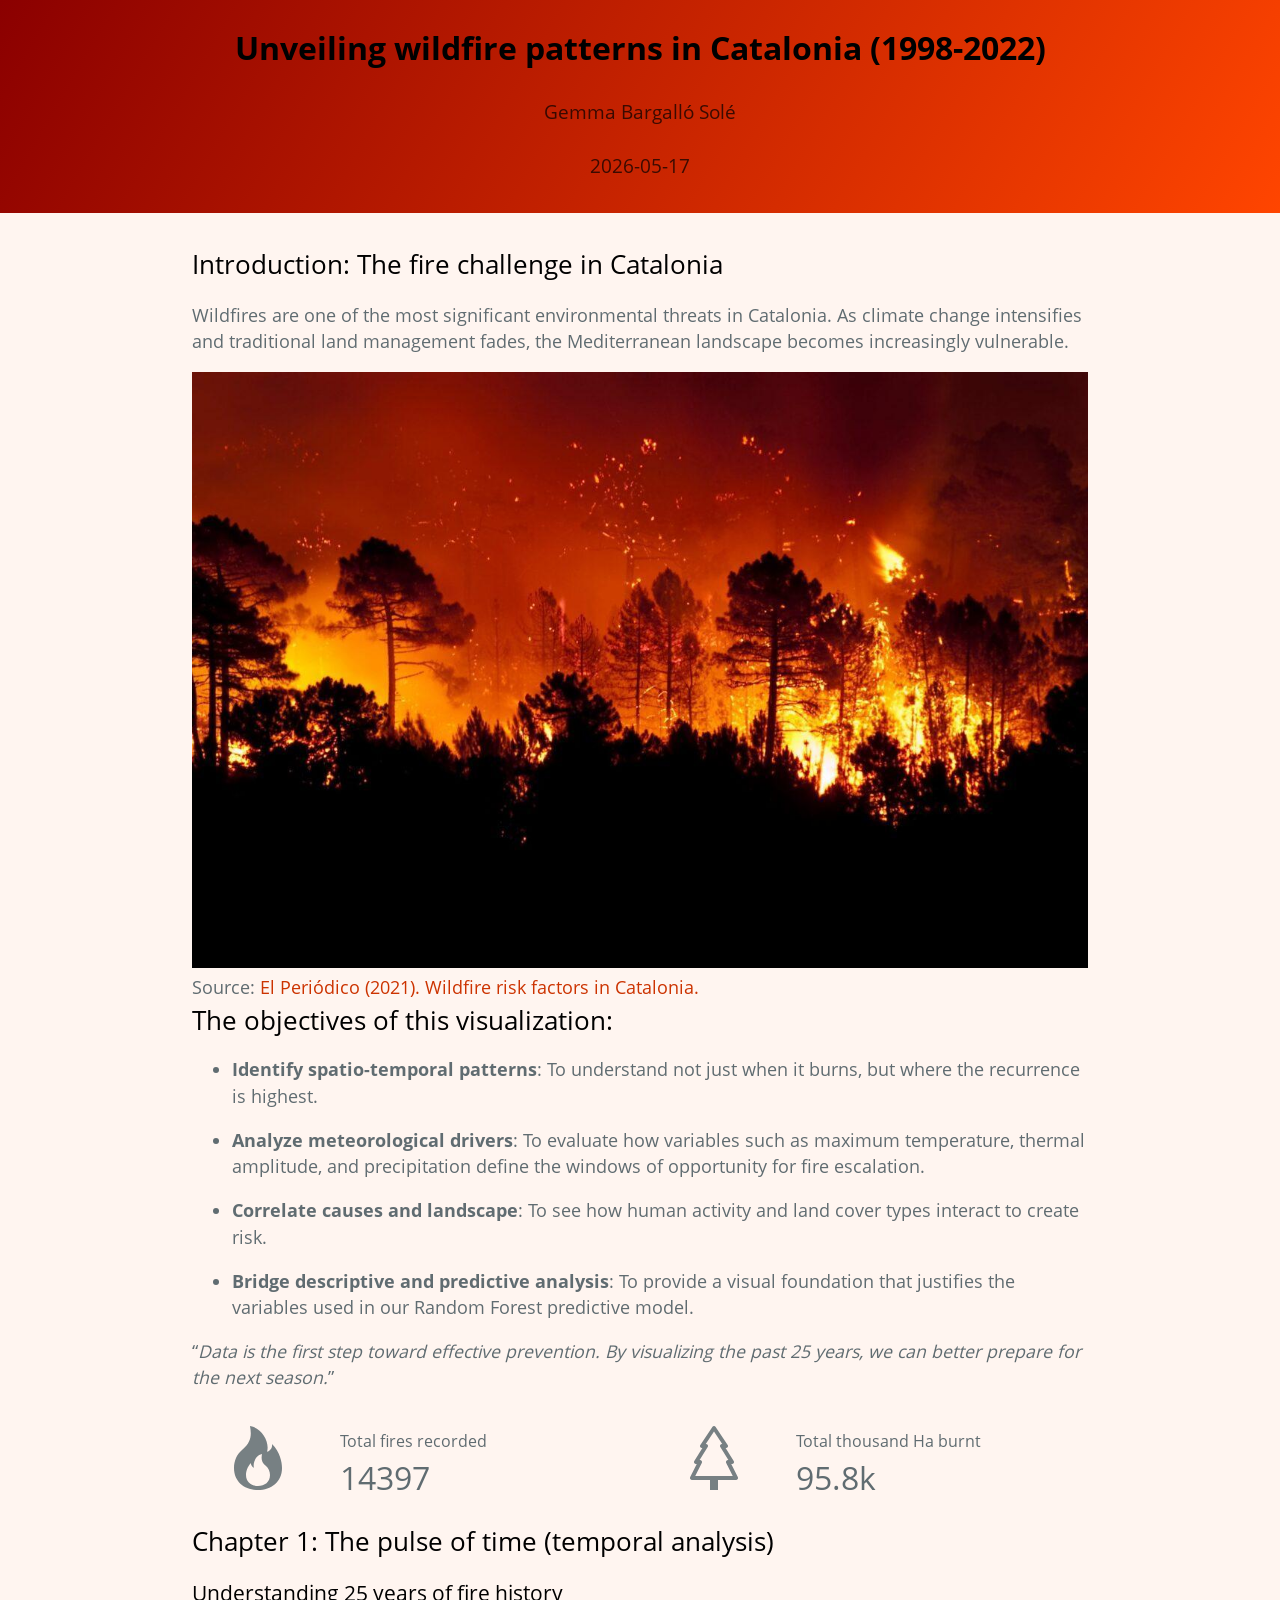
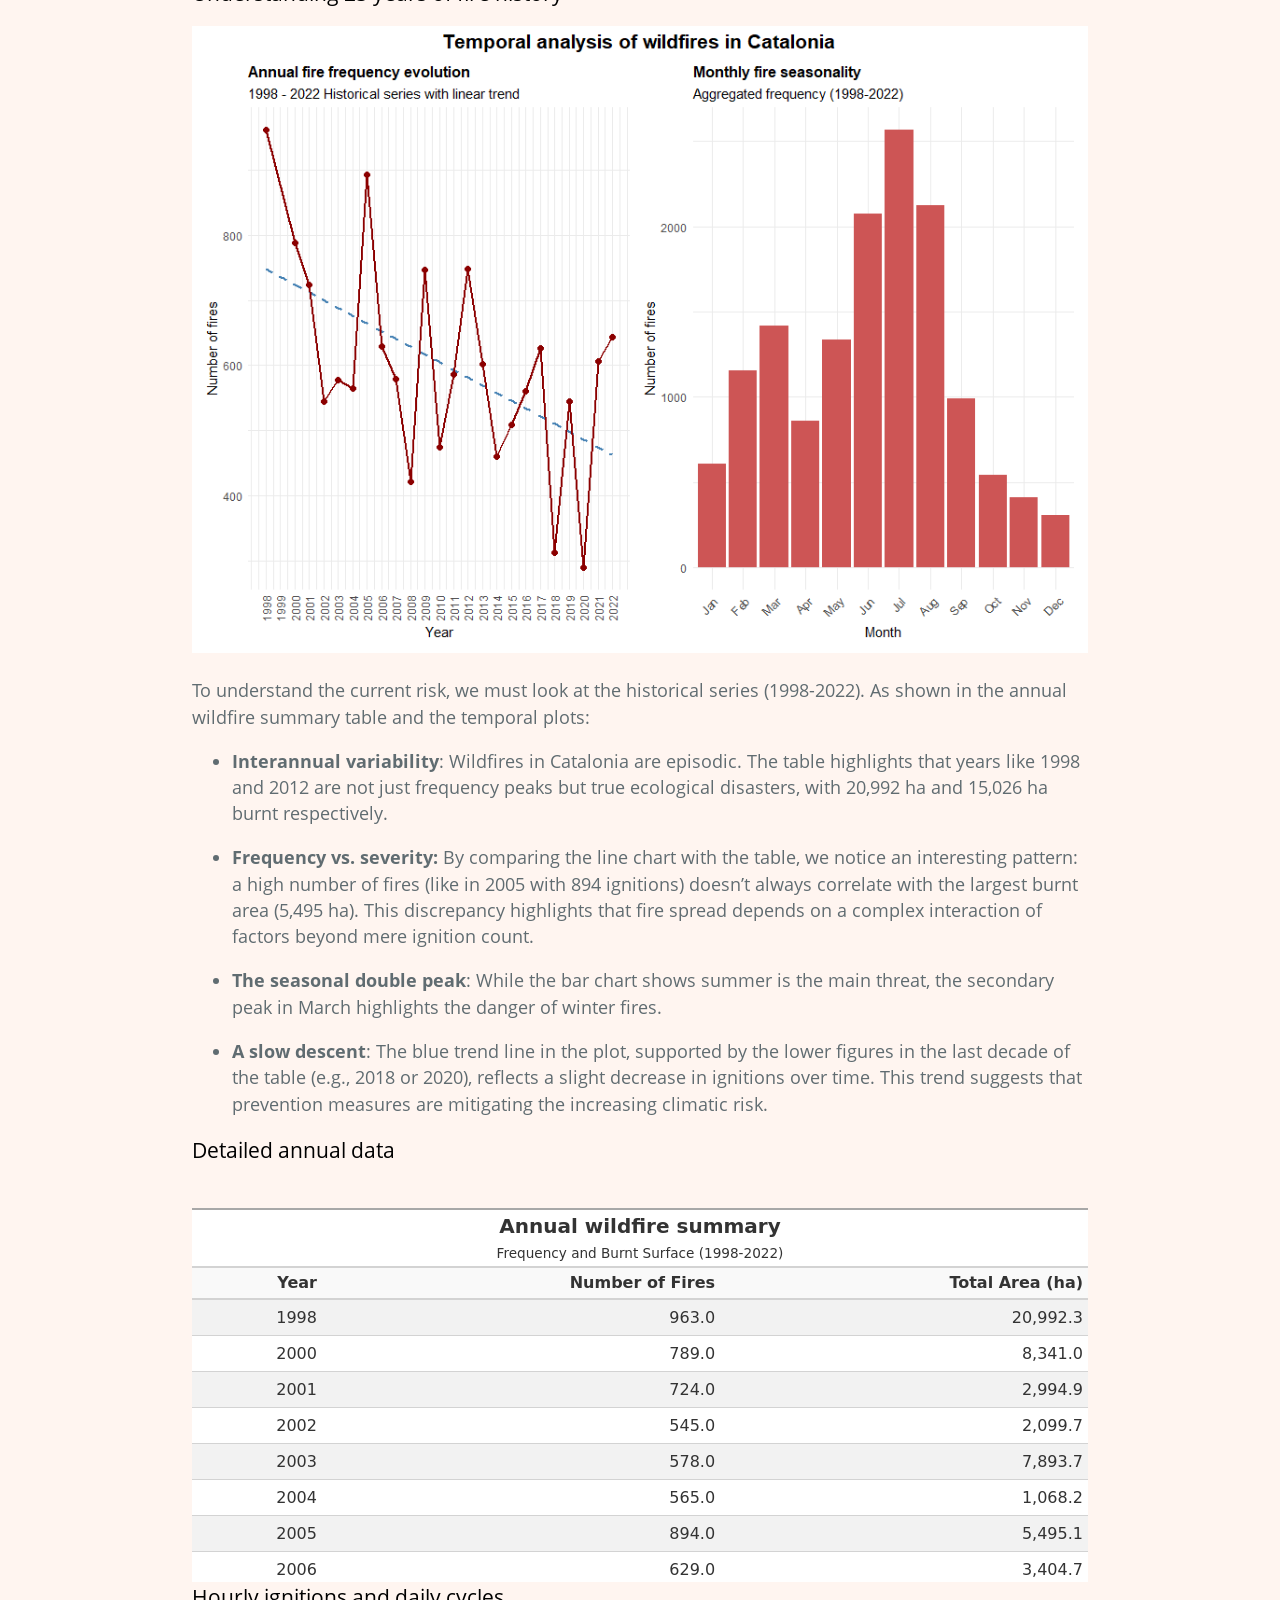
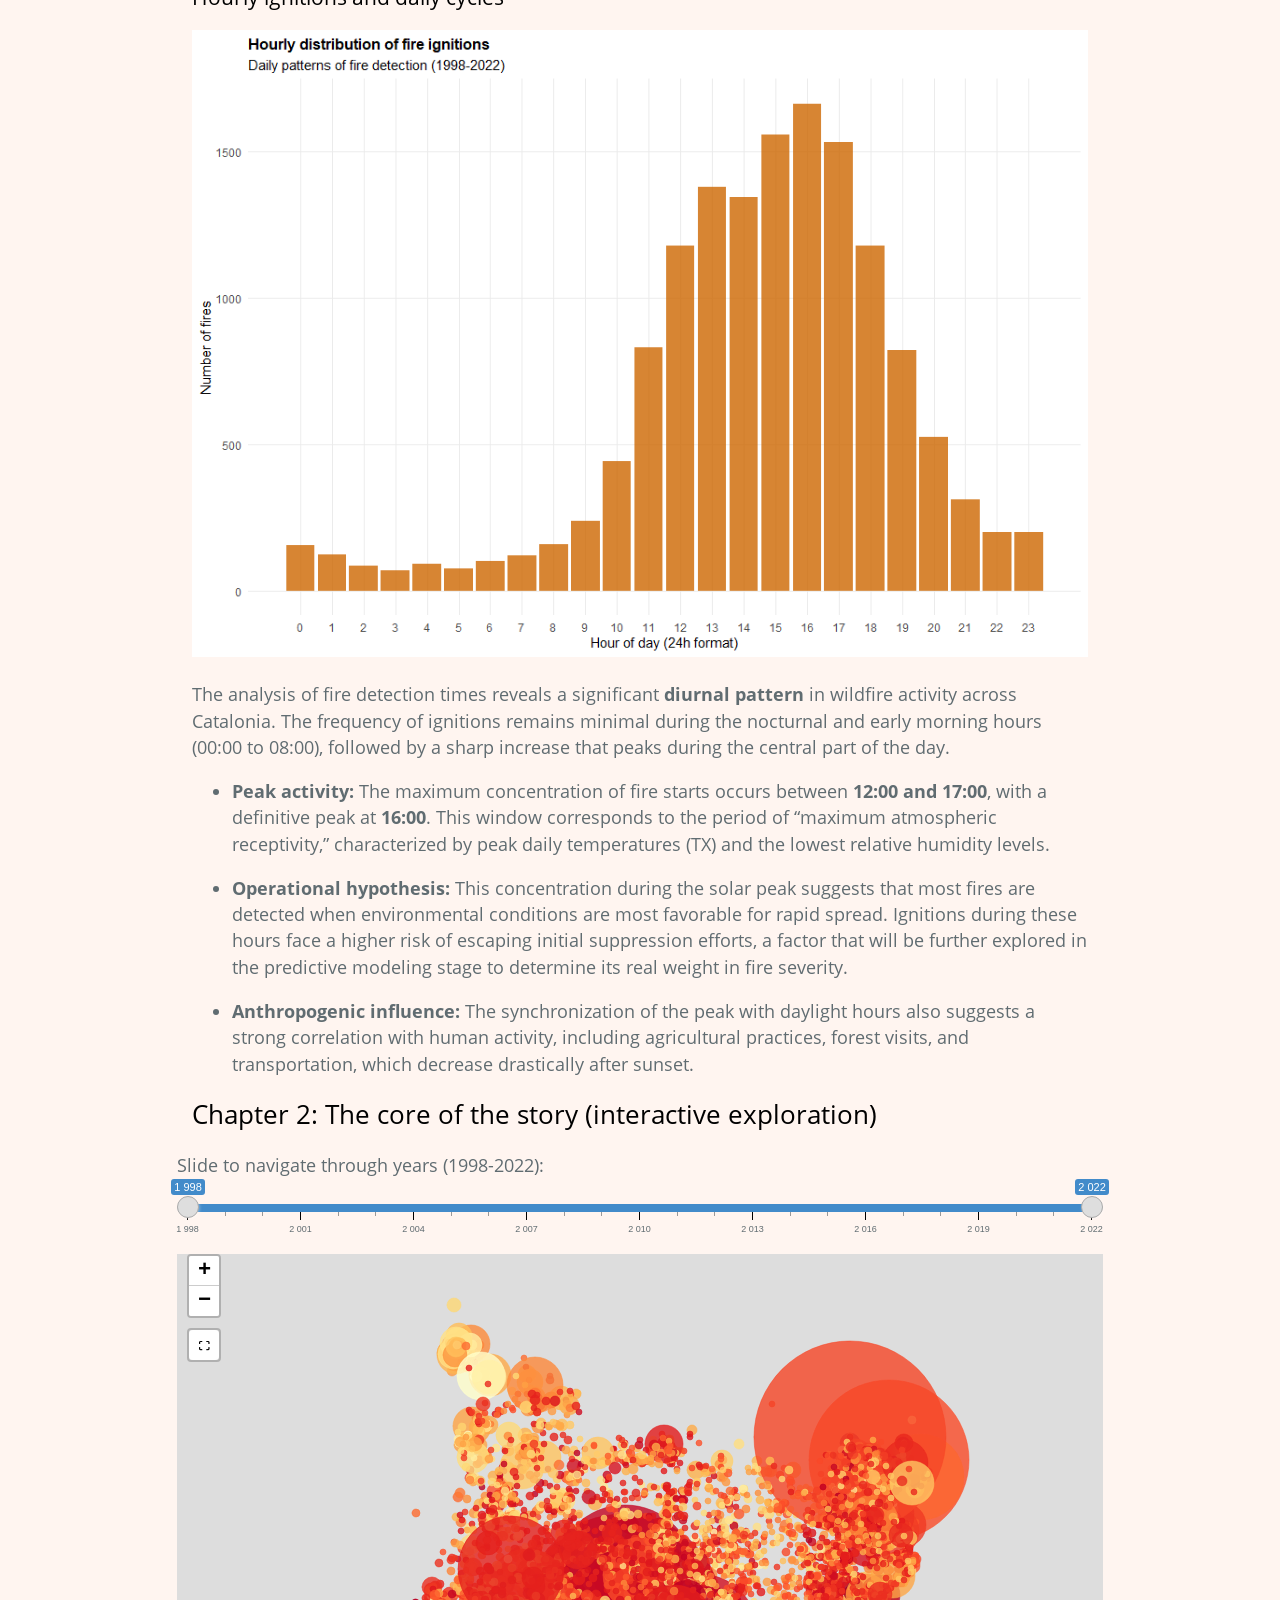
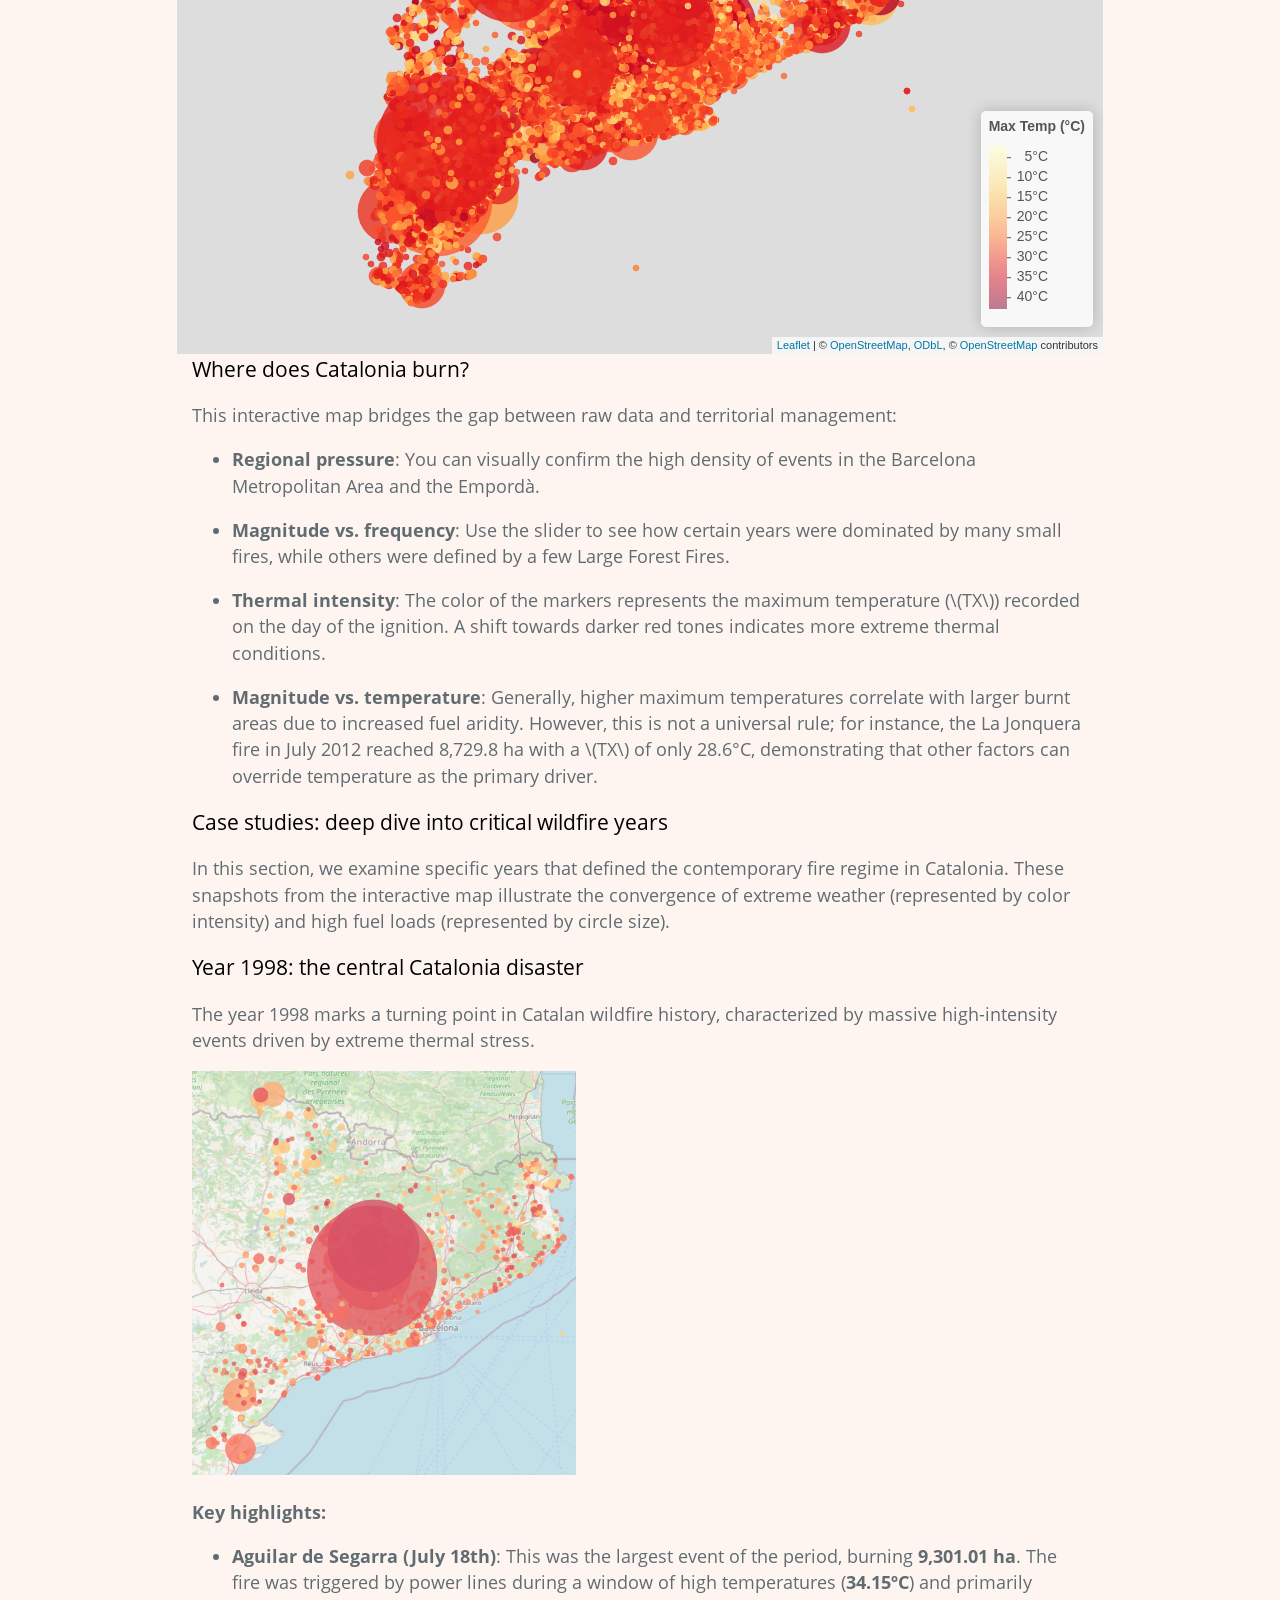
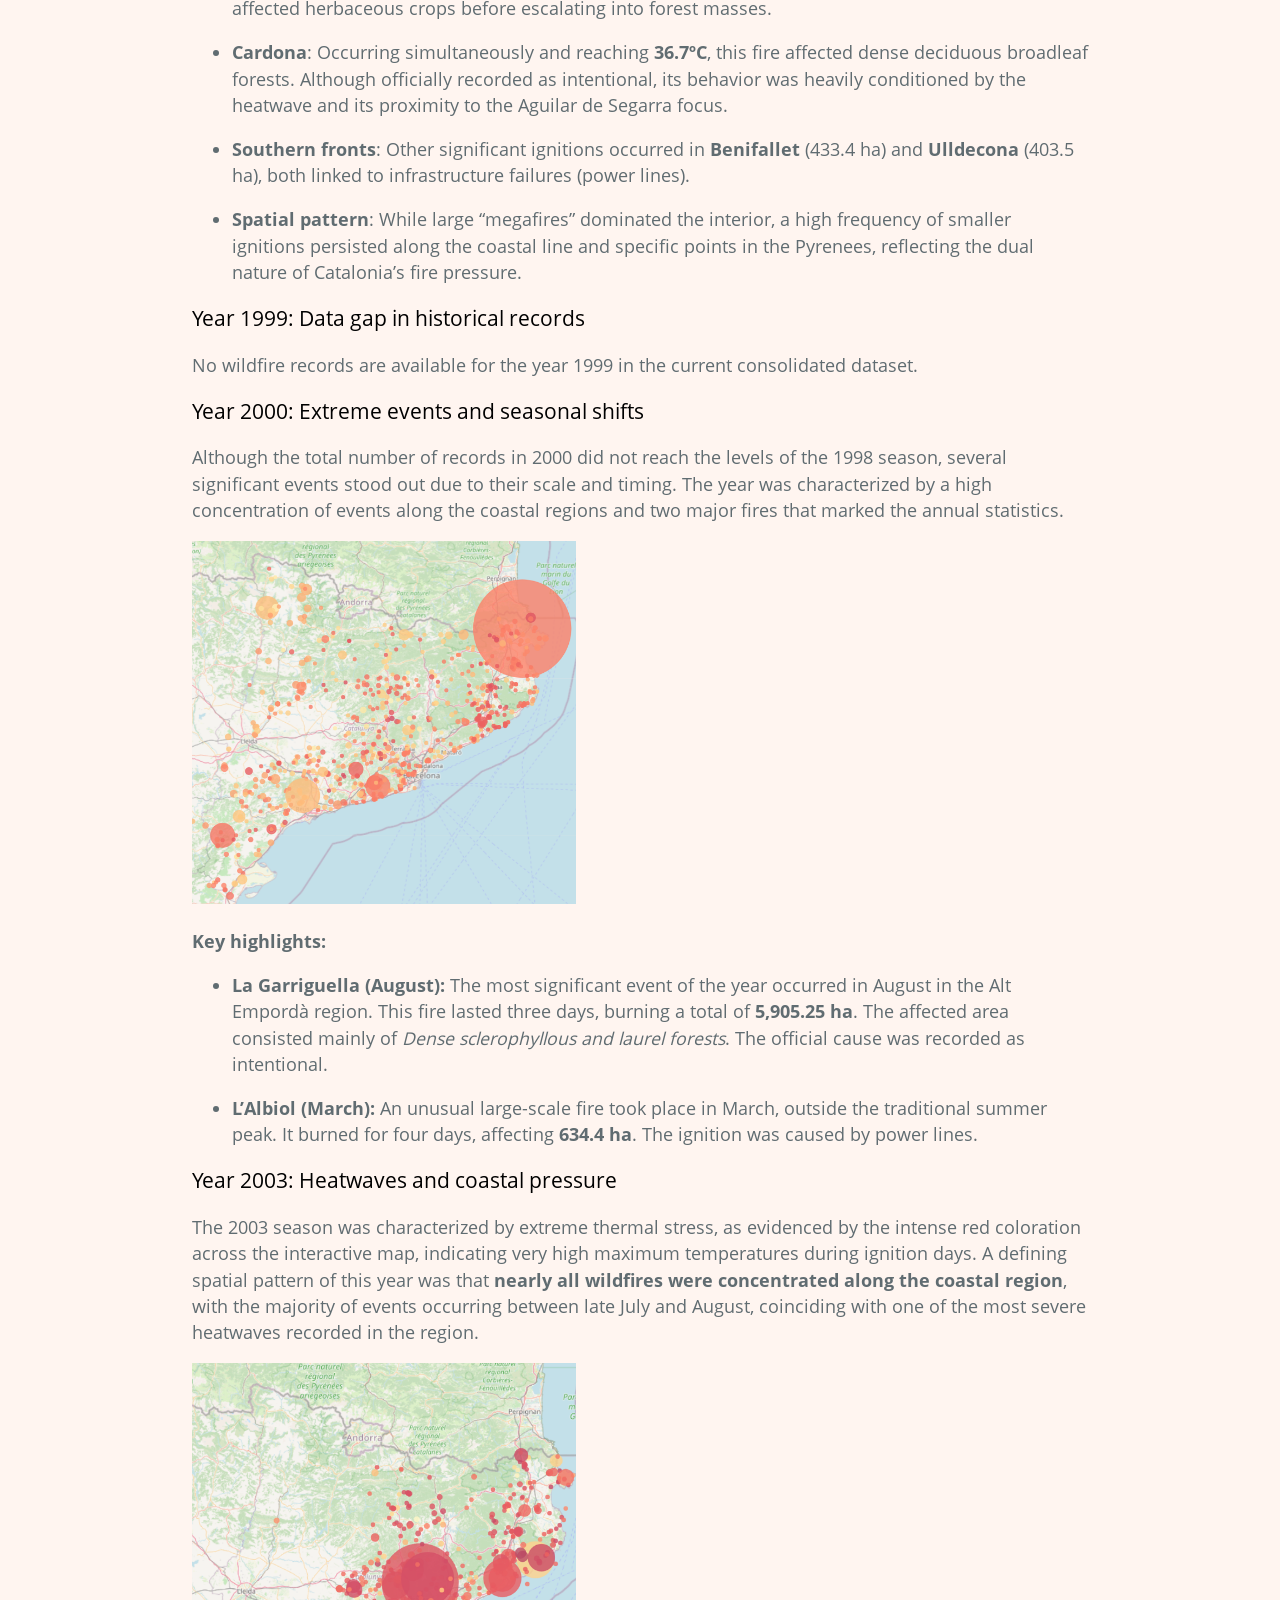
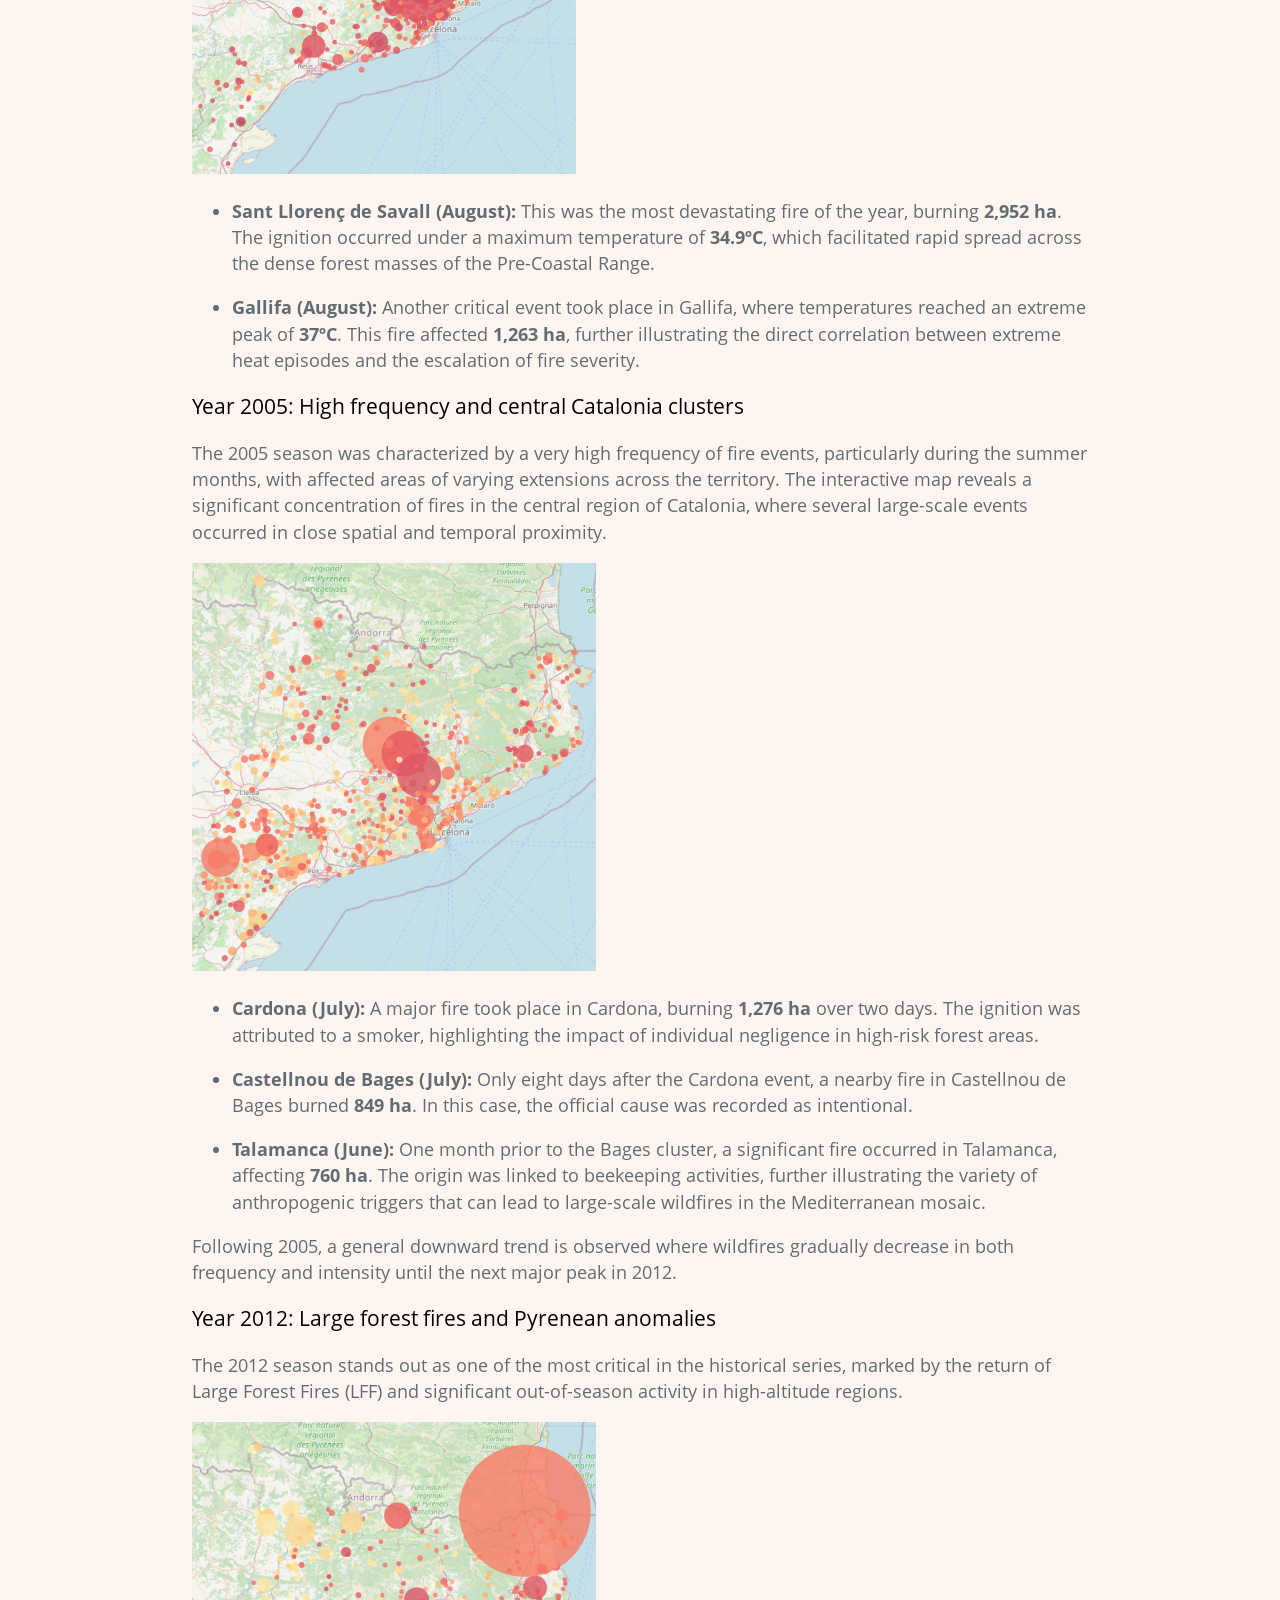
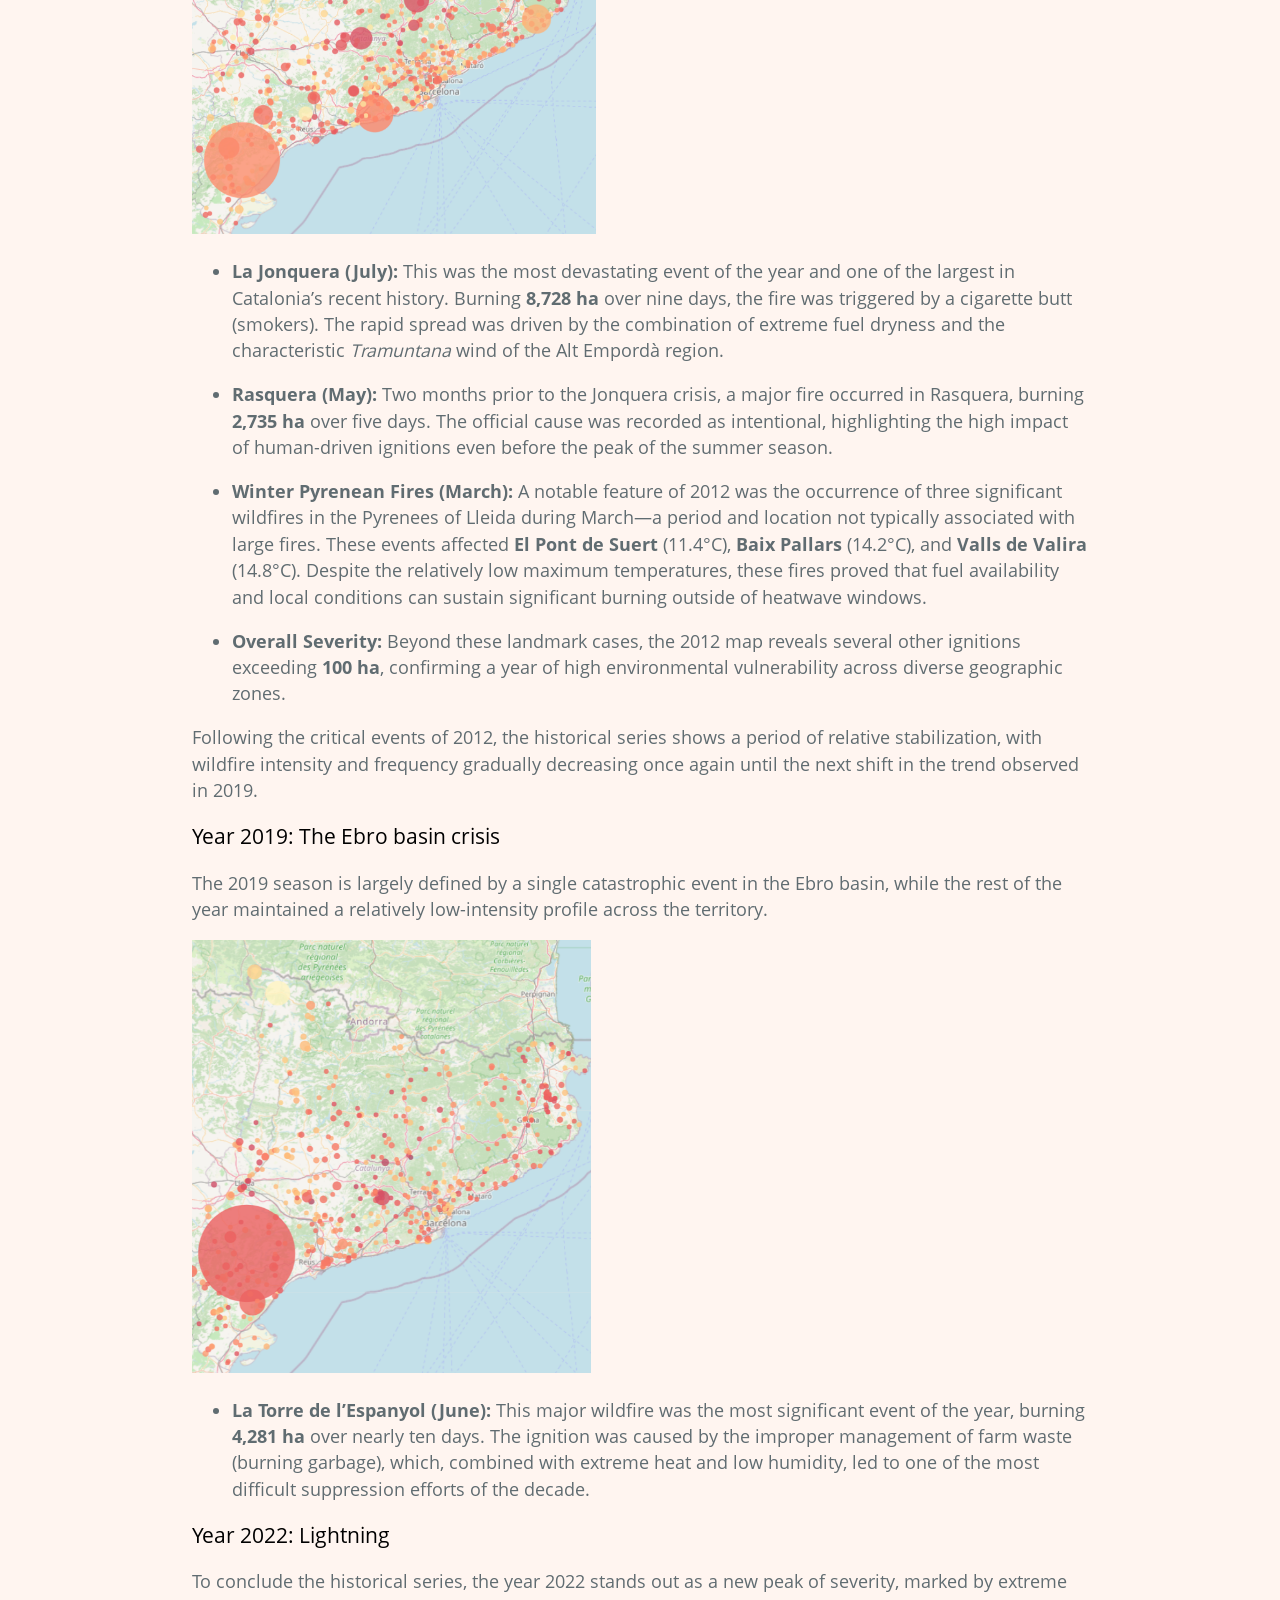
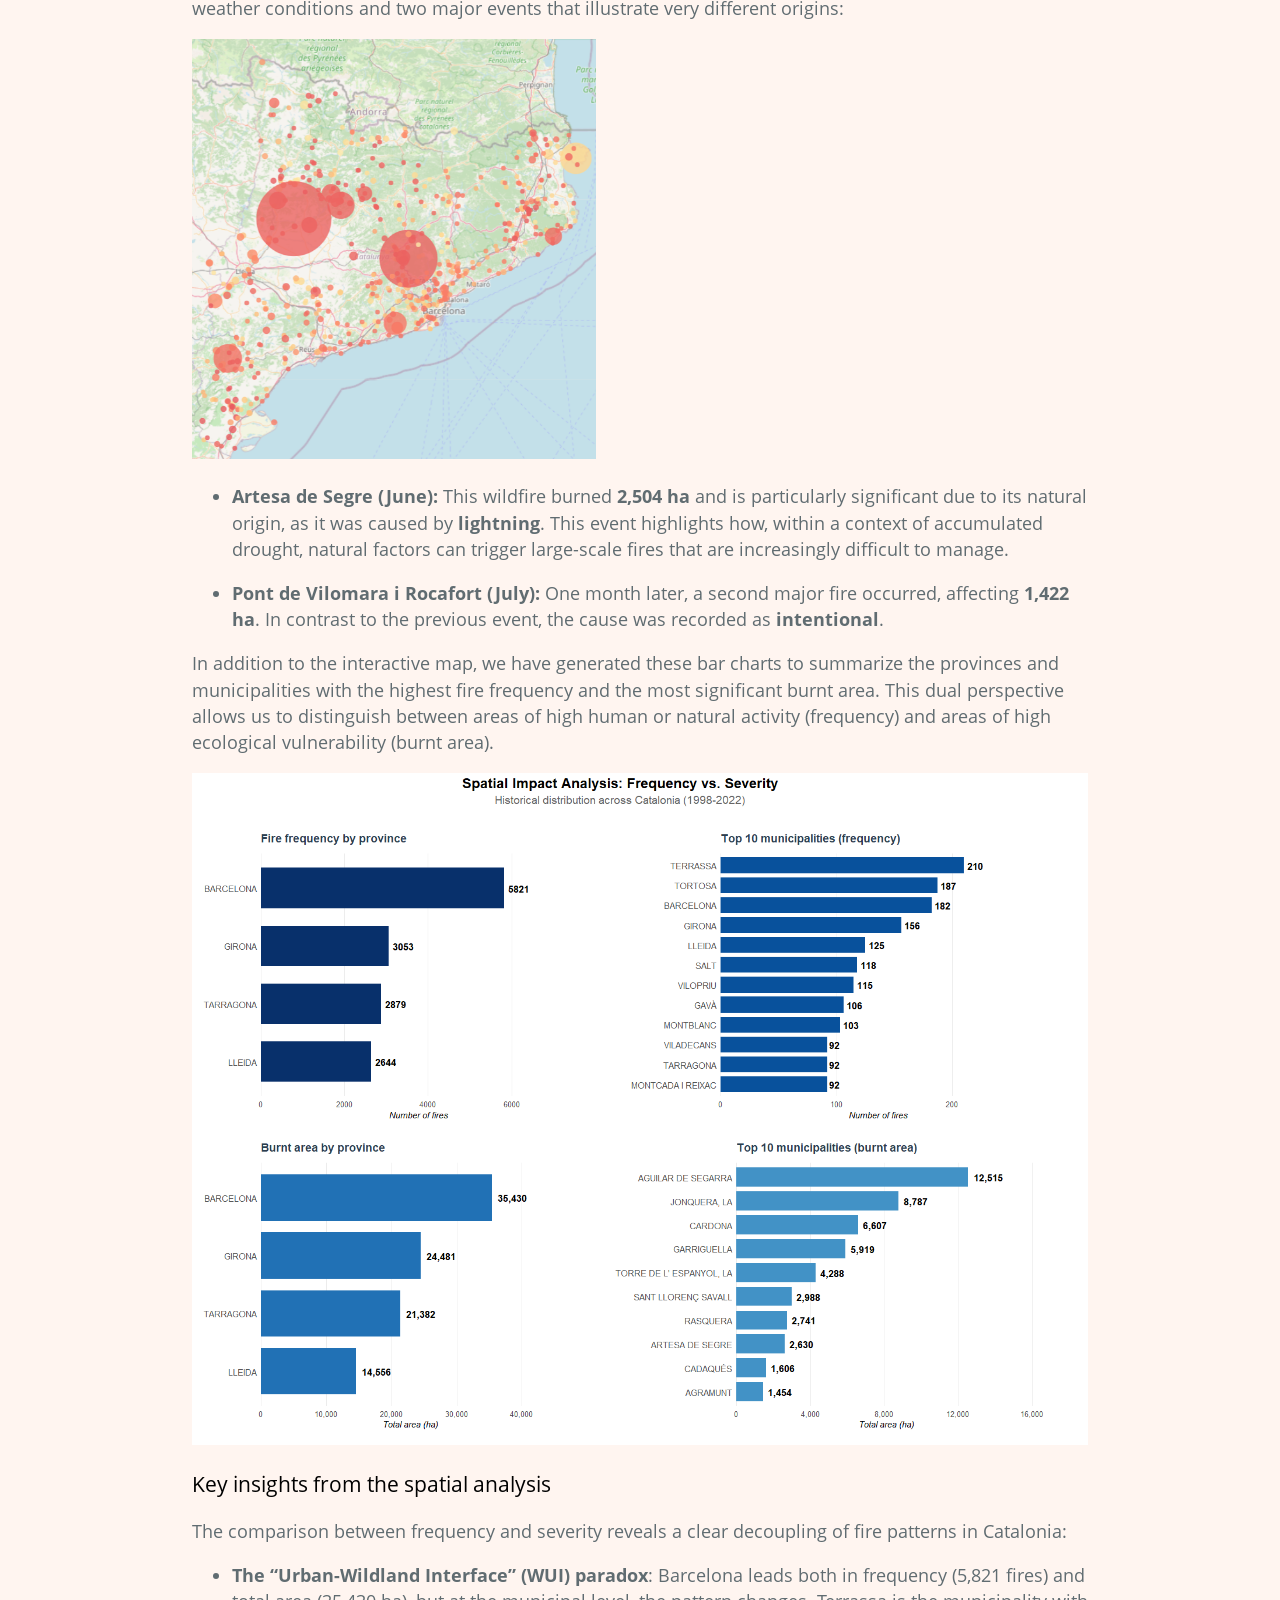
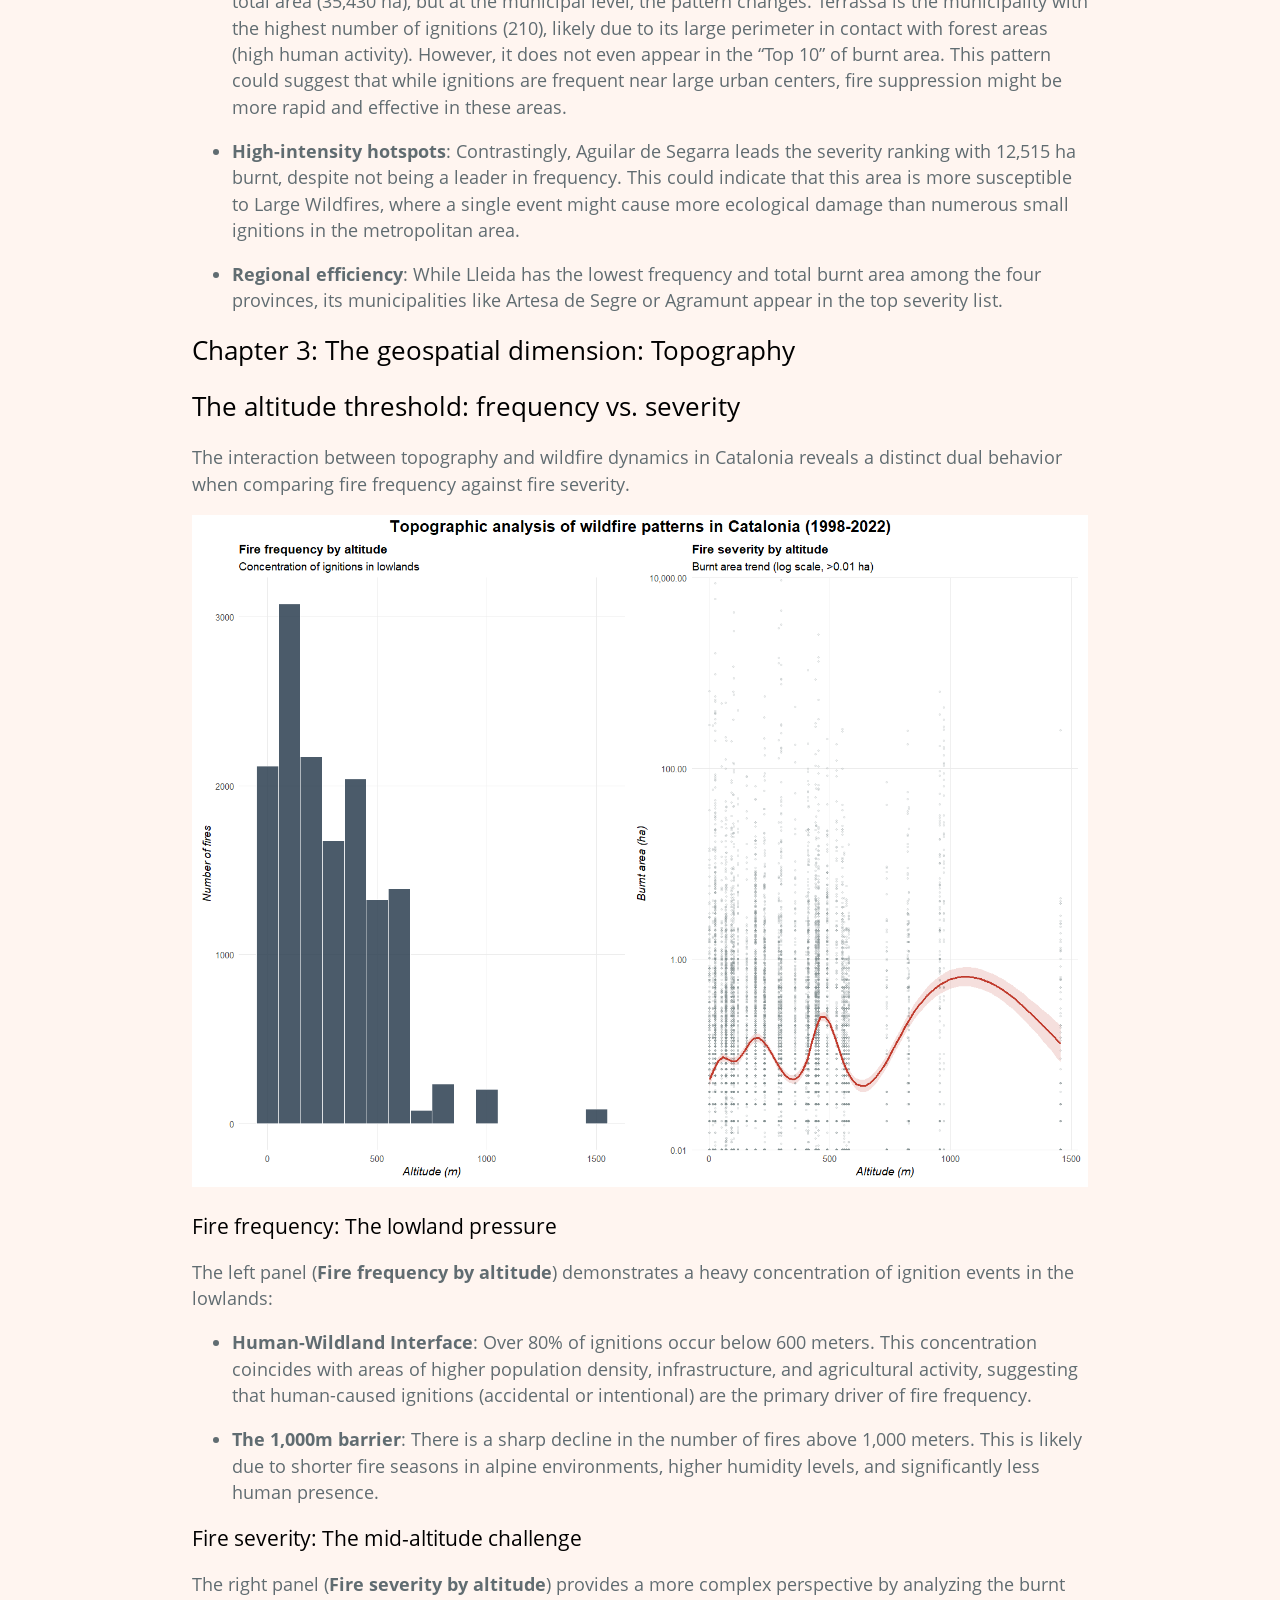
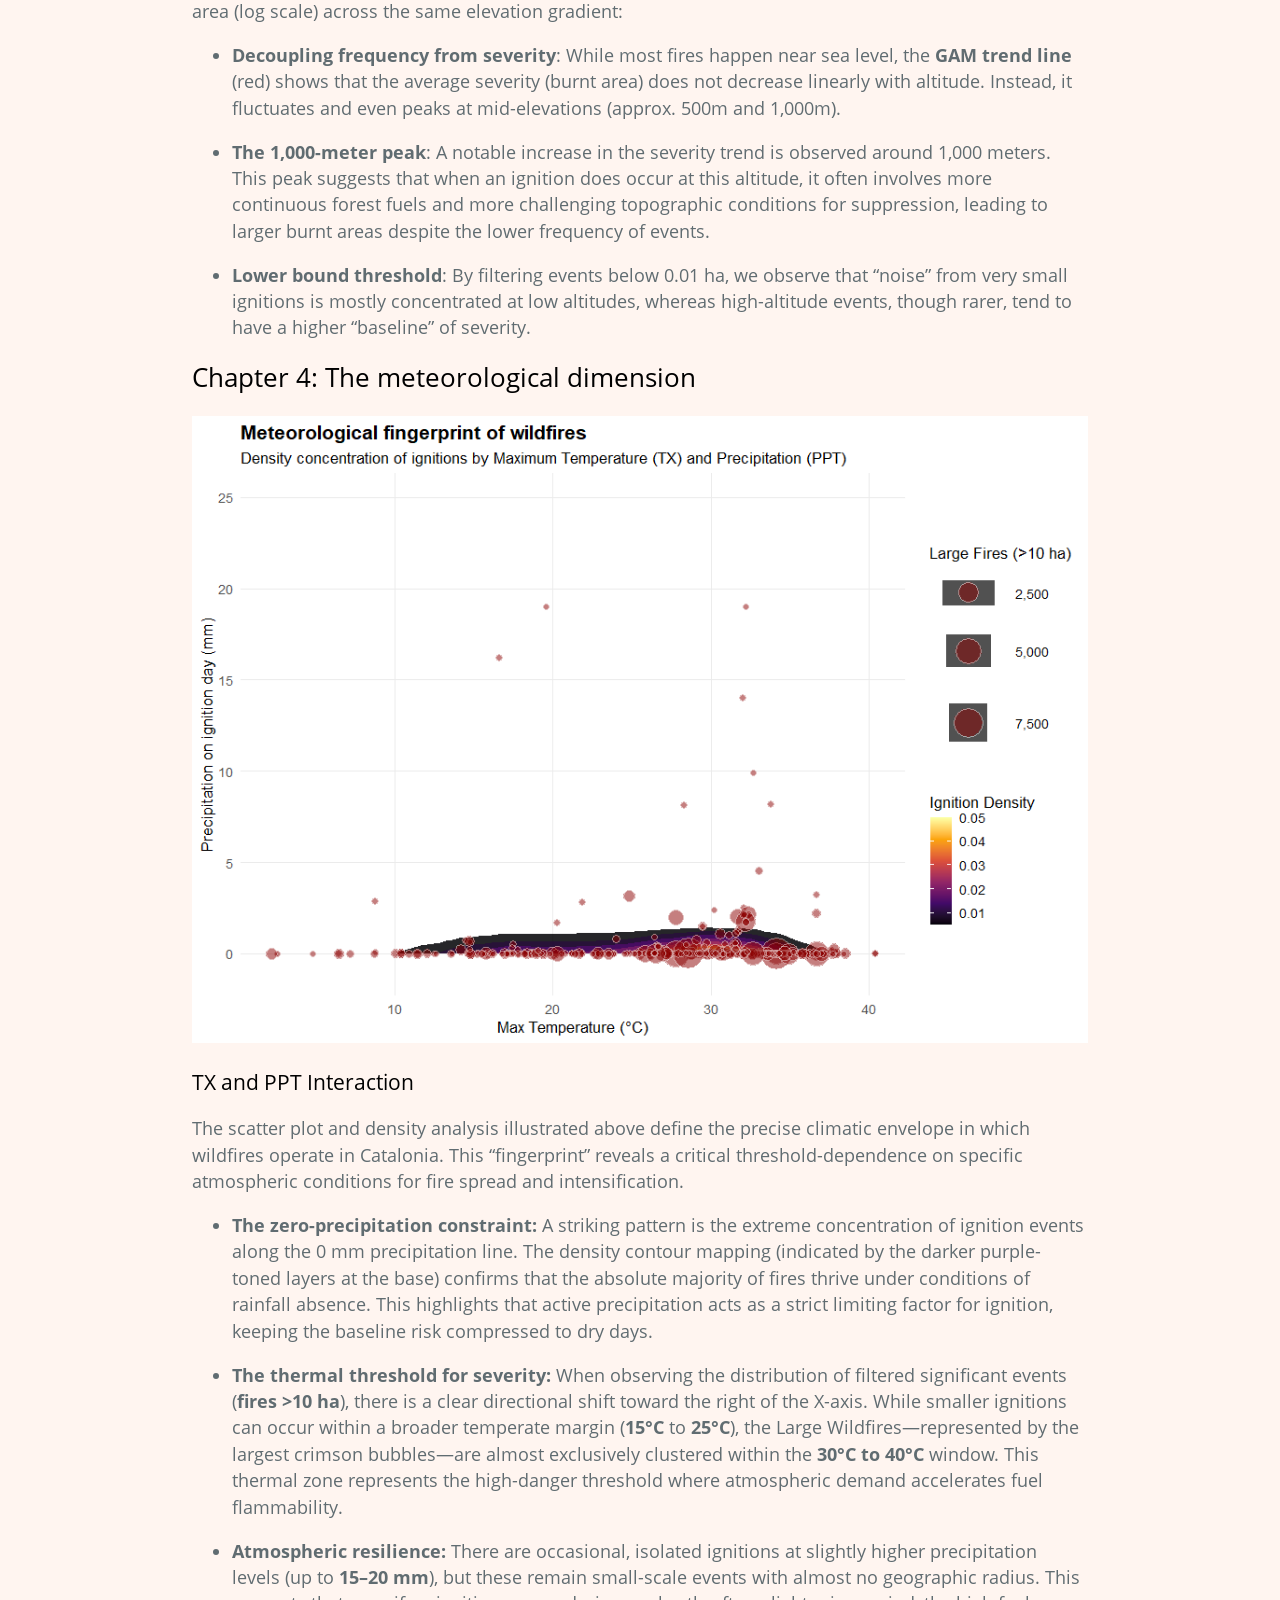
